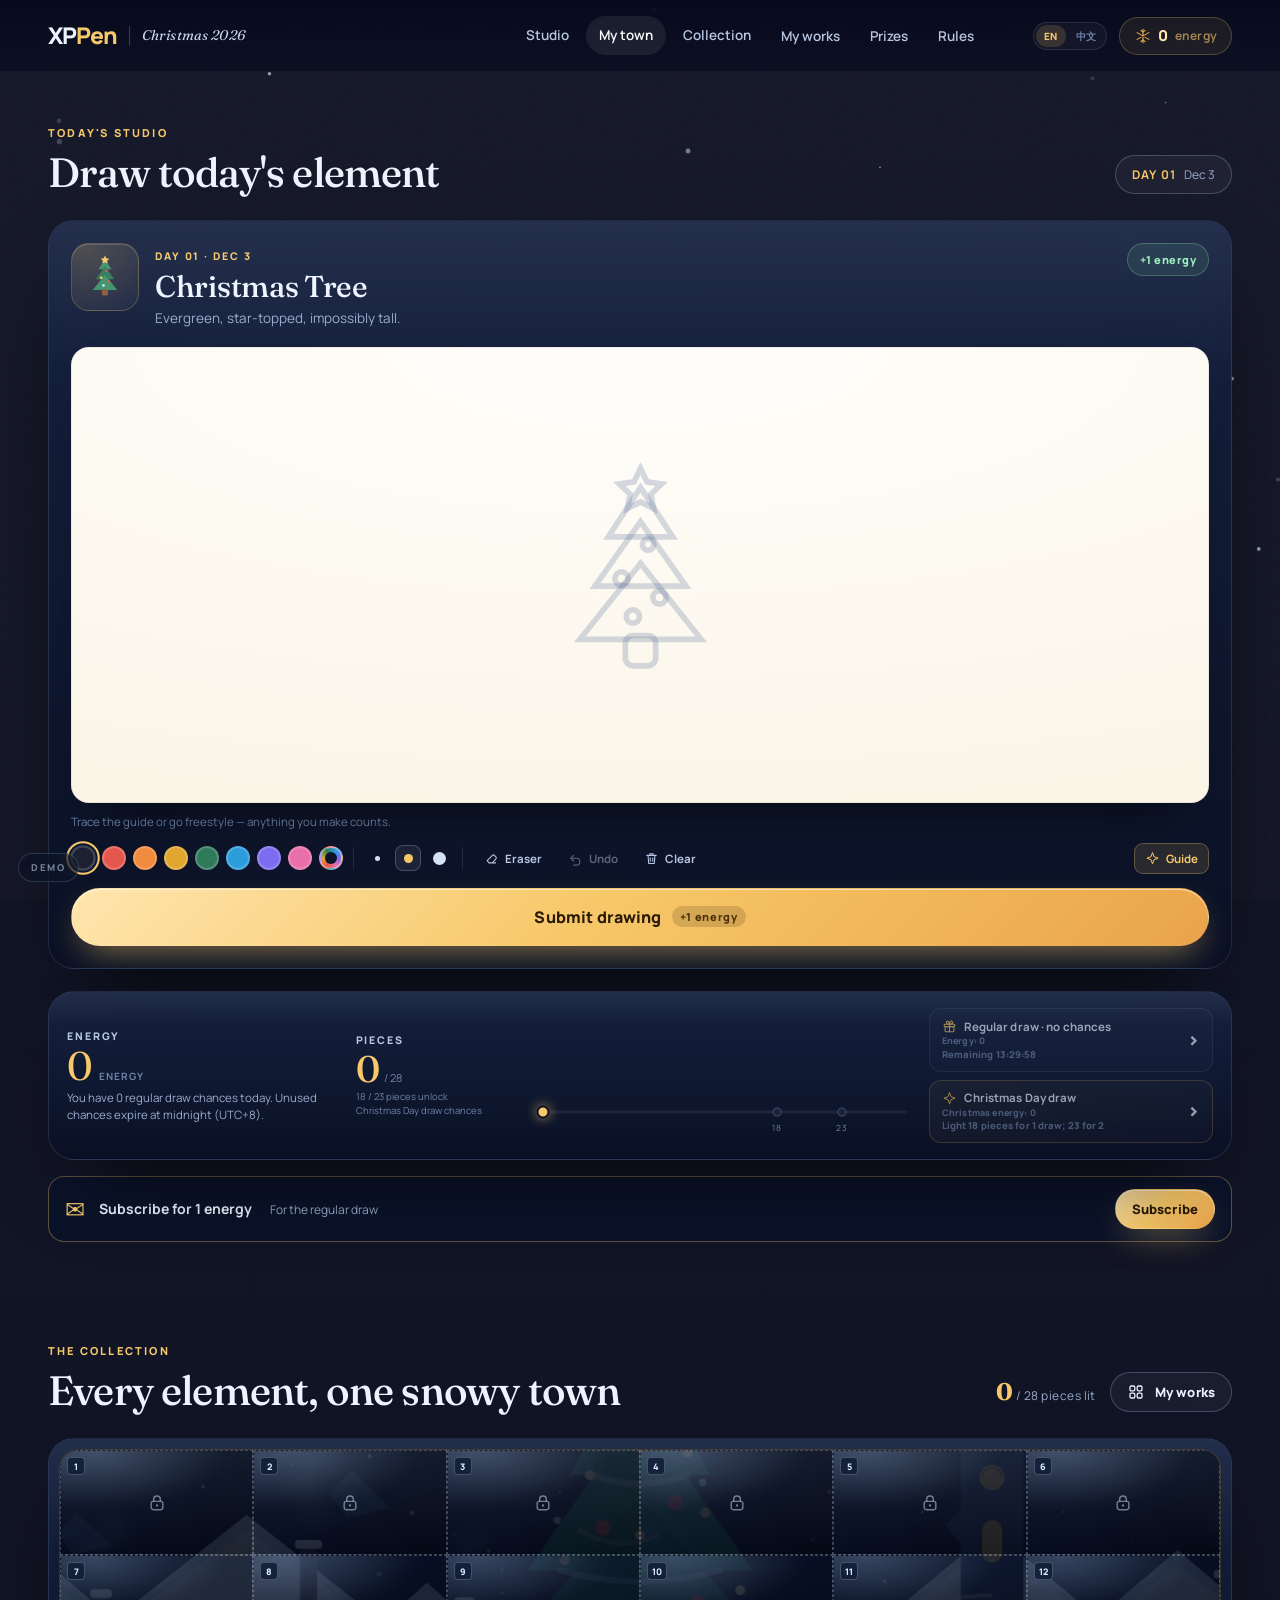
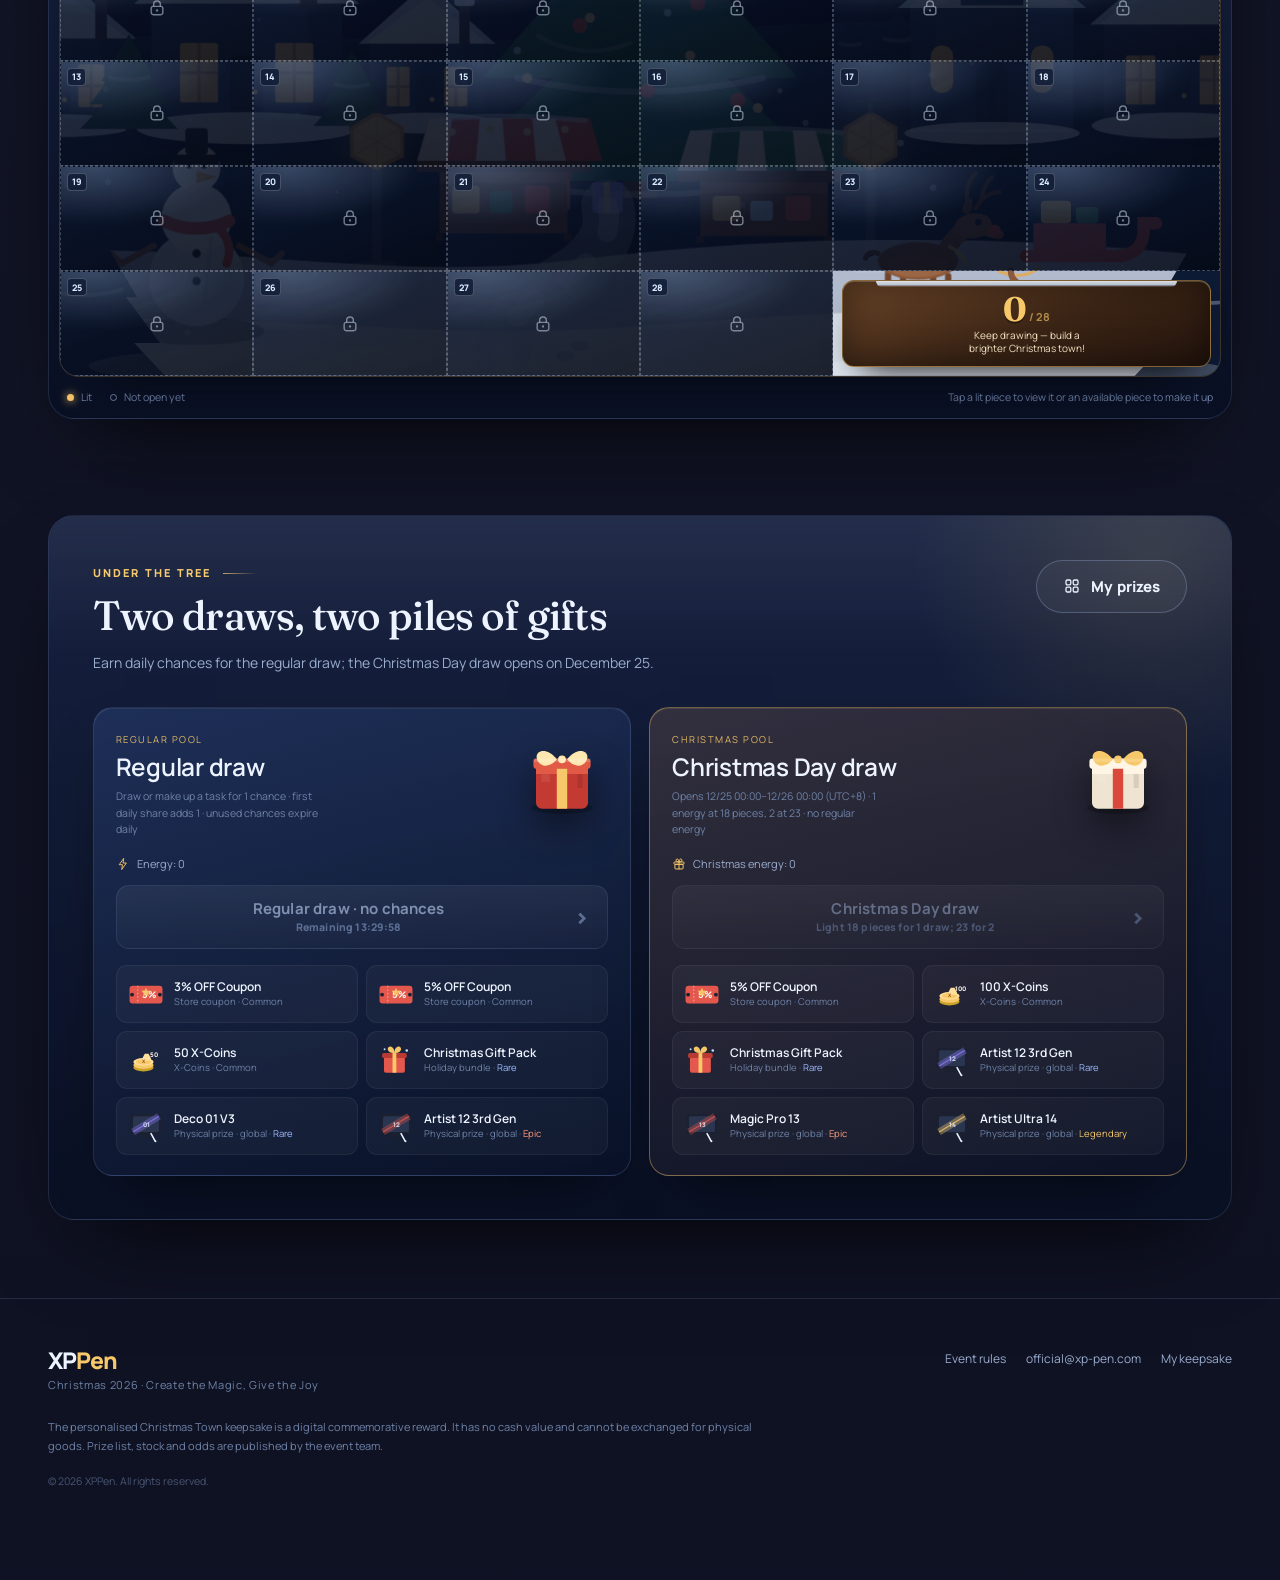
==== xppen-christmas-2026-standalone.html @ 3fe93b1b "新增画室取色器与我的奖品演示场景 - 画室色板末尾新增取色器（彩虹环），调用系统取色，选中后高亮且不影响橡皮/其它色块状态 - DEMO 新增「我的奖品 · 空列表」与「我的奖品 · 实物/优惠券/积" ====
<!DOCTYPE html>
<html lang="en">
<head>
  <meta charset="UTF-8">
  <meta name="viewport" content="width=device-width, initial-scale=1, viewport-fit=cover">
  <meta name="theme-color" content="#05081a">
  <title>XPPen Christmas 2026 · Create the Magic, Give the Joy</title>
  <meta name="description" content="Draw a Christmas element every day, light up a snowbound town piece by piece and unwrap stage prizes — including the Christmas Day draw.">
  <link rel="icon" href="data:image/svg+xml,%3Csvg xmlns='http://www.w3.org/2000/svg' viewBox='0 0 32 32'%3E%3Crect width='32' height='32' rx='8' fill='%230b1228'/%3E%3Cg stroke='%23f7c869' stroke-width='2' stroke-linecap='round'%3E%3Cpath d='M16 5v22M6.5 10.5l19 11M25.5 10.5l-19 11'/%3E%3Cpath d='M12 7l4 3 4-3M12 25l4-3 4 3'/%3E%3C/g%3E%3C/svg%3E">
  <link rel="preconnect" href="https://fonts.googleapis.com">
  <link rel="preconnect" href="https://fonts.gstatic.com" crossorigin>
  <link href="https://fonts.googleapis.com/css2?family=Fraunces:ital,opsz,wght@0,9..144,400..700;1,9..144,400..700&family=Manrope:wght@400;500;600;700;800&display=swap" rel="stylesheet">
  <style>
/* ==========================================================================
   XPPen Christmas 2026 — Create the Magic, Give the Joy
   Design system + layouts for desktop and mobile web
   ========================================================================== */

:root {
  --bg: #05081a;
  --bg-2: #070d22;
  --panel: linear-gradient(180deg, rgba(24, 38, 72, .78), rgba(9, 16, 36, .88));
  --panel-solid: #0d1730;
  --stroke: rgba(178, 205, 255, .13);
  --stroke-2: rgba(178, 205, 255, .26);
  --stroke-3: rgba(178, 205, 255, .4);
  --text: #eef4ff;
  --muted: #9aaccd;
  --muted-2: #6f83a8;
  --gold: #f7c869;
  --gold-2: #e8a94b;
  --gold-3: #ffe7b0;
  --ember: #f0a94b;
  --berry: #e4574c;
  --pine: #3f9169;
  --ice: #bfe3ff;
  --violet: #8b7bf7;
  --teal: #57d2c8;
  --ok: #7be0a3;
  --serif: 'Fraunces', 'Iowan Old Style', Georgia, 'Times New Roman', serif;
  --sans: 'Manrope', -apple-system, BlinkMacSystemFont, 'Segoe UI', Roboto, Arial, sans-serif;
  --radius: 26px;
  --radius-sm: 16px;
  --shadow: 0 40px 90px -40px rgba(0, 0, 0, .9);
  --gutter: clamp(18px, 4vw, 48px);
  --header-h: 72px;
}

* { box-sizing: border-box; }
[hidden] { display: none !important; }

html { scroll-behavior: smooth; }

body {
  margin: 0;
  background: var(--bg);
  color: var(--text);
  font-family: var(--sans);
  font-size: 15px;
  line-height: 1.6;
  -webkit-font-smoothing: antialiased;
  overflow-x: hidden;
  min-height: 100vh;
}

body::before {
  content: "";
  position: fixed;
  inset: 0;
  z-index: 0;
  pointer-events: none;
  opacity: .045;
  background-image: url("data:image/svg+xml,%3Csvg xmlns='http://www.w3.org/2000/svg' width='180' height='180'%3E%3Cfilter id='n'%3E%3CfeTurbulence type='fractalNoise' baseFrequency='0.9' numOctaves='3' stitchTiles='stitch'/%3E%3C/filter%3E%3Crect width='180' height='180' filter='url(%23n)'/%3E%3C/svg%3E");
}

body.modal-open { overflow: hidden; }

.svg-defs { position: absolute; width: 0; height: 0; overflow: hidden; }

.i { width: 18px; height: 18px; display: inline-block; vertical-align: -3px; flex: none; }
.icon { display: block; width: 100%; height: 100%; }

.snowfall { position: fixed; inset: 0; z-index: 1; pointer-events: none; }
#snow-canvas { width: 100%; height: 100%; display: block; }

#main { position: relative; z-index: 2; }
.container { width: 100%; max-width: 1320px; margin: 0 auto; padding-inline: var(--gutter); }

::selection { background: rgba(247, 200, 105, .3); color: #fff; }

:focus-visible {
  outline: 2px solid var(--gold);
  outline-offset: 3px;
  border-radius: 6px;
}

/* ------------------------------------------------------------------ typography */

.kicker {
  display: inline-block;
  font-size: 11px;
  font-weight: 800;
  letter-spacing: .2em;
  text-transform: uppercase;
  color: var(--gold);
  margin-bottom: 12px;
}

.section-title {
  font-family: var(--serif);
  font-weight: 500;
  font-size: clamp(28px, 3.2vw, 44px);
  line-height: 1.08;
  letter-spacing: -.02em;
  margin: 0;
  color: var(--text);
}

.muted { color: var(--muted); }
.muted-small { font-size: 11px; color: var(--muted-2); letter-spacing: .08em; text-transform: uppercase; }

/* ------------------------------------------------------------------- buttons */

.btn {
  display: inline-flex;
  align-items: center;
  justify-content: center;
  gap: 10px;
  border-radius: 999px;
  border: 1px solid transparent;
  font-family: var(--sans);
  font-size: 15px;
  font-weight: 800;
  letter-spacing: .01em;
  padding: 15px 26px;
  cursor: pointer;
  transition: transform .2s ease, box-shadow .2s ease, background .2s ease, border-color .2s ease;
  white-space: nowrap;
  color: var(--text);
  background: transparent;
}

.btn-primary {
  background: linear-gradient(135deg, #ffe5ae 0%, #f7c869 45%, #eaa44b 100%);
  color: #2a1a06;
  box-shadow: 0 14px 34px -12px rgba(247, 200, 105, .6), inset 0 1px 0 rgba(255, 255, 255, .6);
}

.btn-primary:hover { transform: translateY(-2px); box-shadow: 0 20px 40px -14px rgba(247, 200, 105, .75), inset 0 1px 0 rgba(255, 255, 255, .6); }
.btn-primary:active { transform: translateY(0); }

.btn-ghost {
  background: rgba(255, 255, 255, .04);
  border-color: var(--stroke-2);
  color: var(--text);
}

.btn-ghost:hover { background: rgba(255, 255, 255, .09); border-color: var(--stroke-3); }

.btn-block { width: 100%; }
.btn-sm { padding: 10px 16px; font-size: 13px; }
.btn-xs { padding: 7px 12px; font-size: 12px; border-radius: 10px; }
.btn[disabled] { opacity: .5; cursor: not-allowed; transform: none !important; }

.link-btn {
  background: none;
  border: 0;
  color: var(--gold);
  font-family: var(--sans);
  font-size: 13px;
  font-weight: 700;
  cursor: pointer;
  padding: 8px 0;
  text-decoration: underline;
  text-underline-offset: 4px;
  text-decoration-color: rgba(247, 200, 105, .4);
}

.icon-btn {
  display: grid;
  place-items: center;
  width: 34px;
  height: 34px;
  border-radius: 999px;
  border: 1px solid var(--stroke);
  background: rgba(255, 255, 255, .04);
  color: var(--muted);
  cursor: pointer;
  transition: .2s;
}
.icon-btn:hover { color: var(--text); background: rgba(255, 255, 255, .09); }

/* -------------------------------------------------------------------- topbar */

.topbar {
  position: fixed;
  top: 0;
  left: 0;
  right: 0;
  z-index: 100;
  height: var(--header-h);
  display: flex;
  align-items: center;
  gap: clamp(16px, 3vw, 40px);
  padding: 0 var(--gutter);
  background: linear-gradient(180deg, rgba(5, 8, 26, .86), rgba(5, 8, 26, .5));
  backdrop-filter: blur(18px) saturate(1.15);
  border-bottom: 1px solid rgba(178, 205, 255, .07);
  transition: background .3s ease, box-shadow .3s ease;
}

.topbar.is-scrolled {
  background: rgba(5, 8, 26, .92);
  box-shadow: 0 16px 40px -30px #000;
}

.brand { display: flex; align-items: center; gap: 12px; text-decoration: none; color: var(--text); flex: none; }
.brand-mark {
  font-family: var(--sans);
  font-weight: 800;
  font-size: 23px;
  letter-spacing: -.045em;
  line-height: 1;
}
.brand-mark span { color: var(--gold); }
.brand-divider { width: 1px; height: 20px; background: var(--stroke-2); }
.brand-event {
  font-family: var(--serif);
  font-style: italic;
  font-size: 14px;
  color: #c9d7f0;
  letter-spacing: .01em;
}

.topnav { display: flex; align-items: center; gap: 4px; margin-left: auto; }
.topnav a, .topnav button {
  appearance: none;
  background: none;
  border: 0;
  color: #b8c7e2;
  font-family: var(--sans);
  font-size: 13.5px;
  font-weight: 600;
  padding: 9px 13px;
  border-radius: 999px;
  cursor: pointer;
  text-decoration: none;
  transition: color .2s, background .2s;
}
.topnav a:hover, .topnav button:hover, .topnav a.is-active { color: #fff; background: rgba(255, 255, 255, .07); }

.top-actions { display: flex; align-items: center; gap: 12px; margin-left: 8px; }

.energy-chip {
  display: flex;
  align-items: center;
  gap: 6px;
  height: 38px;
  padding: 0 14px;
  border-radius: 999px;
  border: 1px solid rgba(247, 200, 105, .25);
  background: rgba(247, 200, 105, .08);
  color: var(--gold-2);
  font-size: 12px;
  font-weight: 700;
  letter-spacing: .02em;
}
.energy-chip b { color: var(--gold-3); font-size: 15px; font-weight: 800; }
.energy-chip span { color: rgba(247, 200, 105, .6); }

.avatar {
  width: 38px;
  height: 38px;
  border-radius: 999px;
  border: 1px solid rgba(191, 227, 255, .35);
  background: linear-gradient(140deg, #2a3d66, #121c38);
  color: #dbe9ff;
  font-family: var(--sans);
  font-size: 12px;
  font-weight: 800;
  letter-spacing: .04em;
  cursor: pointer;
  transition: .2s;
}
.avatar:hover { border-color: var(--gold); color: #fff; transform: translateY(-1px); }

.popover {
  position: fixed;
  top: calc(var(--header-h) - 4px);
  right: var(--gutter);
  z-index: 150;
  width: 244px;
  padding: 8px;
  border-radius: 18px;
  background: linear-gradient(180deg, #182645, #0b1428);
  border: 1px solid var(--stroke-2);
  box-shadow: 0 30px 70px -20px #000;
  animation: popIn .18s ease;
}
.popover[hidden] { display: none; }
.popover-head { padding: 12px 12px 14px; border-bottom: 1px solid var(--stroke); margin-bottom: 6px; display: flex; flex-direction: column; gap: 2px; }
.popover-head strong { font-size: 14px; }
.popover-head span { font-size: 12px; color: var(--muted); }
.popover button {
  display: block;
  width: 100%;
  text-align: left;
  padding: 10px 12px;
  border: 0;
  border-radius: 10px;
  background: transparent;
  color: #cfdcf3;
  font-family: var(--sans);
  font-size: 13px;
  font-weight: 600;
  cursor: pointer;
}
.popover button:hover { background: rgba(255, 255, 255, .07); color: #fff; }
.popover .popover-danger { color: #ff9c92; }

/* ---------------------------------------------------------------------- hero */

.hero { position: relative; padding: calc(var(--header-h) + 70px) 0 90px; overflow: hidden; }
.hero-aurora {
  position: absolute;
  inset: -20% -10% auto -10%;
  height: 780px;
  pointer-events: none;
  background:
    radial-gradient(560px 380px at 78% 26%, rgba(87, 210, 200, .16), transparent 70%),
    radial-gradient(620px 420px at 22% 10%, rgba(139, 123, 247, .18), transparent 70%),
    radial-gradient(700px 420px at 60% 80%, rgba(240, 169, 75, .09), transparent 70%);
  filter: blur(10px);
}

.hero-grid {
  position: relative;
  display: grid;
  grid-template-columns: 1.02fr .98fr;
  gap: clamp(28px, 5vw, 72px);
  align-items: center;
}

.eyebrow {
  display: flex;
  align-items: center;
  gap: 10px;
  font-size: 11px;
  font-weight: 800;
  letter-spacing: .22em;
  text-transform: uppercase;
  color: #b9c9e5;
  margin-bottom: 22px;
}
.eyebrow-dot { width: 6px; height: 6px; border-radius: 50%; background: var(--gold); box-shadow: 0 0 14px var(--gold); }

.hero-title {
  font-family: var(--serif);
  font-weight: 500;
  font-size: clamp(46px, 5.6vw, 86px);
  line-height: .96;
  letter-spacing: -.028em;
  margin: 0 0 24px;
  color: #f2f7ff;
  text-wrap: balance;
}
.hero-title em {
  font-style: italic;
  background: linear-gradient(100deg, #fff3d2 0%, #f7c869 45%, #e9a24a 100%);
  -webkit-background-clip: text;
  background-clip: text;
  color: transparent;
}

.hero-lede {
  font-size: clamp(15px, 1.25vw, 17px);
  color: var(--muted);
  max-width: 46ch;
  line-height: 1.7;
  margin: 0 0 26px;
}

.hero-meta { display: flex; flex-wrap: wrap; gap: 8px; margin-bottom: 30px; }
.meta-pill {
  display: inline-flex;
  align-items: center;
  gap: 7px;
  padding: 7px 13px;
  border-radius: 999px;
  border: 1px solid var(--stroke);
  background: rgba(255, 255, 255, .035);
  font-size: 12px;
  font-weight: 600;
  color: #c6d5ee;
  letter-spacing: .01em;
}
.meta-pill .i { width: 14px; height: 14px; color: var(--gold); }

.hero-actions { display: flex; flex-wrap: wrap; gap: 12px; margin-bottom: 40px; }
.hero-actions .btn-primary { padding: 16px 28px; font-size: 15.5px; }

.hero-stats {
  display: flex;
  align-items: center;
  gap: clamp(20px, 3.2vw, 48px);
  padding-top: 24px;
  border-top: 1px solid var(--stroke);
  max-width: 480px;
}
.stat { display: flex; flex-direction: column; gap: 2px; }
.stat-num {
  font-family: var(--serif);
  font-size: clamp(28px, 2.6vw, 36px);
  line-height: 1;
  color: var(--gold-3);
}
.stat-label { font-size: 10.5px; letter-spacing: .16em; text-transform: uppercase; color: var(--muted-2); font-weight: 700; }

.hero-visual { position: relative; }
.town-caption {
  display: flex;
  align-items: center;
  gap: 8px;
  justify-content: center;
  margin: 16px 0 0;
  font-size: 12px;
  color: var(--muted-2);
  letter-spacing: .02em;
}
.town-caption .i { width: 13px; height: 13px; color: var(--gold); }

.hero-scroll {
  position: absolute;
  left: 50%;
  bottom: 22px;
  transform: translateX(-50%);
  display: flex;
  flex-direction: column;
  align-items: center;
  gap: 7px;
  text-decoration: none;
  z-index: 3;
}
.hero-scroll-track {
  position: relative;
  width: 1px;
  height: 32px;
  overflow: hidden;
  background: linear-gradient(180deg, transparent, rgba(247, 200, 105, .55));
}
.hero-scroll-dot {
  position: absolute;
  left: 50%;
  top: 0;
  width: 5px;
  height: 5px;
  margin-left: -2px;
  border-radius: 50%;
  background: var(--gold);
  box-shadow: 0 0 10px 2px rgba(247, 200, 105, .55);
  animation: scrollDot 2.2s ease-in-out infinite;
}
.hero-scroll-chevron {
  width: 16px;
  height: 16px;
  color: var(--gold);
  transform: rotate(90deg);
  animation: scrollNudge 2.2s ease-in-out infinite;
}
.hero-scroll-label {
  font-size: 9.5px;
  font-weight: 700;
  letter-spacing: .18em;
  text-transform: uppercase;
  color: rgba(226, 241, 255, .62);
  white-space: nowrap;
  transition: color .25s;
}
.hero-scroll:hover .hero-scroll-label { color: var(--gold); }
.hero-scroll:hover .hero-scroll-chevron { filter: drop-shadow(0 0 6px rgba(247, 200, 105, .7)); }
@keyframes scrollDot {
  0% { transform: translateY(-4px); opacity: 0; }
  30% { opacity: 1; }
  70% { opacity: 1; }
  100% { transform: translateY(30px); opacity: 0; }
}
@keyframes scrollNudge {
  0%, 100% { transform: rotate(90deg) translateX(0); }
  50% { transform: rotate(90deg) translateX(4px); }
}

/* ----------------------------------------------------------------- town card */

.town-card {
  position: relative;
  padding: 10px;
  border-radius: 30px;
  background:
    radial-gradient(120% 90% at 80% 0%, rgba(247, 200, 105, .15), transparent 60%),
    linear-gradient(160deg, #3d2c22 0%, #1a1210 52%, #2b1d16 100%);
  box-shadow:
    0 50px 90px -40px rgba(0, 0, 0, .95),
    0 0 0 1px rgba(247, 200, 105, .22),
    inset 0 1px 0 rgba(255, 255, 255, .14);
}

.town-window {
  position: relative;
  border-radius: 22px;
  overflow: hidden;
  aspect-ratio: 8 / 5;
  background: #05081a;
  box-shadow: inset 0 0 0 1px rgba(0, 0, 0, .6), inset 0 0 60px rgba(0, 0, 0, .55);
}

.scene-mount { position: absolute; inset: 0; }
.scene-mount svg { display: block; width: 100%; height: 100%; }

.mosaic {
  position: absolute;
  inset: 0;
  display: grid;
  grid-template-columns: repeat(7, 1fr);
  grid-template-rows: repeat(4, 1fr);
  gap: 2px;
}

.frag {
  position: relative;
  overflow: hidden;
  background:
    linear-gradient(135deg, rgba(206, 232, 255, .22) 0%, rgba(126, 160, 208, .10) 42%, rgba(20, 36, 70, .40) 100%);
  box-shadow: inset 0 0 0 1px rgba(214, 233, 255, .09), inset 0 0 22px rgba(6, 12, 28, .35);
  backdrop-filter: blur(2px) saturate(.5) brightness(.64);
  -webkit-backdrop-filter: blur(2px) saturate(.5) brightness(.64);
  transition: background .7s ease, box-shadow .5s ease, backdrop-filter .7s ease, transform .7s ease;
}
.frag::after {
  content: "✦";
  position: absolute;
  inset: 0;
  display: grid;
  place-items: center;
  font-size: 9px;
  color: rgba(226, 241, 255, .18);
  transition: opacity .3s;
}
.frag.is-lit {
  background: transparent;
  box-shadow: none;
  backdrop-filter: none;
  -webkit-backdrop-filter: none;
  cursor: pointer;
}
.frag.is-lit::after { content: ""; }
.frag.is-lit:hover { background: rgba(247, 200, 105, .07); box-shadow: inset 0 0 0 1px rgba(247, 200, 105, .4); }
.frag.is-flash { animation: fragFlash 1.3s ease; }
.frag.is-fresh { animation: fragFresh 1.6s ease; }

.town-topbar {
  position: absolute;
  top: 0;
  left: 0;
  right: 0;
  display: flex;
  align-items: center;
  justify-content: space-between;
  padding: 13px 16px;
  font-size: 10px;
  font-weight: 800;
  letter-spacing: .16em;
  text-transform: uppercase;
  color: rgba(226, 238, 255, .82);
  background: linear-gradient(180deg, rgba(4, 8, 20, .6), transparent);
  pointer-events: none;
}
.live { display: flex; align-items: center; gap: 8px; }
.live i { width: 6px; height: 6px; border-radius: 50%; background: var(--ok); box-shadow: 0 0 10px var(--ok); animation: pulse 2.4s infinite; }

.town-flash {
  position: absolute;
  inset: 0;
  pointer-events: none;
  opacity: 0;
  background: radial-gradient(60% 60% at 50% 50%, rgba(255, 226, 165, .55), transparent 70%);
}
.town-flash.is-on { animation: townFlash 1.1s ease; }

.town-plaque {
  display: flex;
  align-items: center;
  justify-content: space-between;
  gap: 16px;
  margin-top: 10px;
  padding: 13px 18px;
  border-radius: 16px;
  background: linear-gradient(180deg, #241a15 0%, #140e0c 100%);
  border: 1px solid rgba(247, 200, 105, .18);
  box-shadow: inset 0 1px 0 rgba(255, 255, 255, .08), inset 0 -8px 20px rgba(0, 0, 0, .5);
}
.plaque-copy { display: flex; flex-direction: column; gap: 1px; }
.plaque-kicker {
  font-family: var(--serif);
  font-size: 18px;
  letter-spacing: .01em;
  color: #efdcb6;
  text-shadow: 0 1px 0 rgba(0, 0, 0, .6);
}
.plaque-date { font-size: 10px; letter-spacing: .14em; text-transform: uppercase; color: rgba(239, 220, 182, .5); font-weight: 700; }
.plaque-progress { display: flex; align-items: baseline; gap: 3px; color: rgba(239, 220, 182, .55); font-size: 13px; }
.plaque-progress b { font-family: var(--serif); font-size: 26px; line-height: 1; color: var(--gold); }

/* ------------------------------------------------------------------- section */

.section { position: relative; padding: 48px 0; }
section[id] { scroll-margin-top: calc(var(--header-h) + 22px); }
.section-head {
  display: flex;
  align-items: flex-end;
  justify-content: space-between;
  gap: 24px;
  margin-bottom: 26px;
}
.section-head .kicker { margin-bottom: 8px; }

.day-chip {
  display: flex;
  align-items: baseline;
  gap: 8px;
  padding: 9px 16px;
  border-radius: 999px;
  border: 1px solid var(--stroke-2);
  background: rgba(255, 255, 255, .04);
  flex: none;
}
.day-chip b { font-size: 12px; letter-spacing: .1em; text-transform: uppercase; color: var(--gold); }
.day-chip span { font-size: 12px; color: var(--muted); }

.panel {
  position: relative;
  background: var(--panel);
  border: 1px solid var(--stroke);
  border-radius: var(--radius);
  box-shadow: var(--shadow);
  backdrop-filter: blur(16px);
}
.panel::after {
  content: "";
  position: absolute;
  inset: 0;
  border-radius: inherit;
  pointer-events: none;
  background: linear-gradient(180deg, rgba(255, 255, 255, .06), transparent 20%);
}

/* -------------------------------------------------------------------- studio */

.studio-grid {
  display: grid;
  grid-template-columns: minmax(0, 1fr);
  gap: 22px;
  align-items: start;
}

.studio-card { padding: 22px; overflow: hidden; }

.task-head {
  display: flex;
  align-items: flex-start;
  gap: 16px;
  margin-bottom: 18px;
}
.task-icon {
  width: 68px;
  height: 68px;
  flex: none;
  border-radius: 18px;
  display: grid;
  place-items: center;
  padding: 10px;
  background: radial-gradient(120% 120% at 20% 0%, rgba(247, 200, 105, .22), rgba(255, 255, 255, .04));
  border: 1px solid rgba(247, 200, 105, .22);
  box-shadow: inset 0 1px 0 rgba(255, 255, 255, .14);
}
.task-copy { flex: 1; min-width: 0; }
.task-day { font-size: 10.5px; font-weight: 800; letter-spacing: .18em; text-transform: uppercase; color: var(--gold); }
.task-copy h3 {
  font-family: var(--serif);
  font-weight: 500;
  font-size: 30px;
  line-height: 1.1;
  margin: 3px 0 5px;
  letter-spacing: -.01em;
}
.task-copy p { margin: 0; font-size: 13.5px; color: var(--muted); }
.reward-badge {
  flex: none;
  padding: 7px 12px;
  border-radius: 999px;
  background: rgba(123, 224, 163, .1);
  border: 1px solid rgba(123, 224, 163, .3);
  color: #9bf0bd;
  font-size: 11px;
  font-weight: 800;
  letter-spacing: .04em;
  white-space: nowrap;
}
.reward-badge.is-makeup {
  background: rgba(191, 227, 255, .08);
  border-color: rgba(191, 227, 255, .25);
  color: var(--ice);
}

.canvas-shell { position: relative; }

.paper {
  position: relative;
  border-radius: 18px;
  overflow: hidden;
  aspect-ratio: 2.5 / 1;
  background: radial-gradient(120% 100% at 50% 0%, #fffefb 0%, #fbf5e8 100%);
  box-shadow: inset 0 0 0 1px rgba(30, 40, 60, .08), 0 24px 50px -30px rgba(0, 0, 0, .85);
  touch-action: none;
}

.paper-guide {
  position: absolute;
  inset: 0;
  display: grid;
  place-items: center;
  pointer-events: none;
  transition: opacity .3s ease;
}
.paper-guide svg { width: 50%; height: 50%; }
.paper-guide svg * { fill: none !important; stroke: #5b7096; stroke-width: 3; opacity: .26; }
.paper-guide.is-hidden { opacity: 0; }

#pad { position: absolute; inset: 0; width: 100%; height: 100%; display: block; cursor: crosshair; touch-action: none; }

.canvas-hint { margin-top: 10px; font-size: 11.5px; color: var(--muted-2); display: flex; align-items: center; gap: 6px; }

.toolbar {
  display: flex;
  align-items: center;
  gap: 10px;
  flex-wrap: wrap;
  margin: 12px 0 14px;
}
.swatches { display: flex; gap: 7px; }
.swatch {
  width: 24px;
  height: 24px;
  border-radius: 50%;
  border: 2px solid rgba(255, 255, 255, .18);
  background: var(--c);
  cursor: pointer;
  padding: 0;
  transition: transform .15s, box-shadow .15s;
  position: relative;
}
.swatch:hover { transform: scale(1.12); }
.swatch.is-active { box-shadow: 0 0 0 2px #101a33, 0 0 0 4px var(--gold); transform: scale(1.05); }

/* Custom colour picker — sits after the fixed palette, opens the OS picker */
.swatch--custom {
  display: inline-grid;
  place-items: center;
  padding: 0;
  overflow: hidden;
  background: conic-gradient(from 210deg, #e4574c, #e0a62f, #2f7a5a, #2d9cdb, #7c6cf0, #e86fa8, #e4574c);
  border-color: rgba(255, 255, 255, .32);
  -webkit-tap-highlight-color: transparent;
}
.swatch--custom.has-color { background: var(--c); }
.swatch--custom input[type="color"] {
  position: absolute;
  inset: 0;
  width: 100%;
  height: 100%;
  padding: 0;
  margin: 0;
  border: 0;
  opacity: 0;
  cursor: pointer;
  -webkit-appearance: none;
  appearance: none;
}
.swatch--custom .swatch-custom-fill {
  position: absolute;
  inset: 4px;
  border-radius: 50%;
  background: #0b1428;
  pointer-events: none;
  transition: opacity .15s;
}
.swatch--custom.has-color .swatch-custom-fill { opacity: 0; }

.tool-divider { width: 1px; height: 22px; background: var(--stroke); }

.sizes { display: flex; gap: 5px; align-items: center; }
.size {
  width: 26px;
  height: 26px;
  border-radius: 8px;
  border: 1px solid transparent;
  background: transparent;
  display: grid;
  place-items: center;
  cursor: pointer;
  padding: 0;
}
.size i { display: block; border-radius: 50%; background: #d6e4fa; }
.size.is-active { background: rgba(255, 255, 255, .07); border-color: var(--stroke-2); }
.size.is-active i { background: var(--gold); }

.tool-group { display: flex; gap: 4px; }
.tool-btn {
  display: inline-flex;
  align-items: center;
  gap: 6px;
  padding: 7px 10px;
  border-radius: 9px;
  border: 1px solid transparent;
  background: transparent;
  color: #b9c8e2;
  font-family: var(--sans);
  font-size: 11.5px;
  font-weight: 700;
  cursor: pointer;
  transition: .18s;
}
.tool-btn .i { width: 15px; height: 15px; }
.tool-btn:hover { background: rgba(255, 255, 255, .07); color: #fff; }
.tool-btn.is-on { background: rgba(247, 200, 105, .13); color: var(--gold); border-color: rgba(247, 200, 105, .3); }
.guide-toggle { margin-left: auto; }

.btn-submit {
  width: 100%;
  position: relative;
  overflow: hidden;
  padding: 17px 24px;
  font-size: 16px;
  justify-content: center;
}
.btn-submit .submit-plus {
  font-size: 11px;
  letter-spacing: .06em;
  padding: 3px 8px;
  border-radius: 999px;
  background: rgba(42, 26, 6, .16);
  color: #4a2f08;
}
.btn-submit::after {
  content: "";
  position: absolute;
  top: 0;
  left: -60%;
  width: 45%;
  height: 100%;
  background: linear-gradient(100deg, transparent, rgba(255, 255, 255, .55), transparent);
  transform: skewX(-20deg);
  animation: sheen 5s infinite;
}
.studio-note { text-align: center; font-size: 11.5px; color: var(--muted-2); margin: 10px 0 0; }

.studio-gate {
  border-radius: 18px;
  border: 1px dashed rgba(247, 200, 105, .4);
  background: radial-gradient(80% 120% at 50% 0%, rgba(247, 200, 105, .12), transparent 70%);
  padding: 34px 24px;
  text-align: center;
}
.gate-icon {
  width: 58px;
  height: 58px;
  margin: 0 auto 14px;
  border-radius: 18px;
  display: grid;
  place-items: center;
  background: rgba(247, 200, 105, .12);
  border: 1px solid rgba(247, 200, 105, .3);
  color: var(--gold);
}
.gate-icon .i { width: 26px; height: 26px; }
.studio-gate h3 { font-family: var(--serif); font-size: 24px; font-weight: 500; margin: 0 0 6px; }
.studio-gate p { font-size: 13.5px; color: var(--muted); margin: 0 auto 18px; max-width: 42ch; }

.studio-done {
  display: flex;
  flex-direction: column;
  align-items: stretch;
  gap: 16px;
  border-radius: 18px;
  padding: 18px;
  background: linear-gradient(135deg, rgba(123, 224, 163, .1), rgba(255, 255, 255, .02));
  border: 1px solid rgba(123, 224, 163, .22);
}
.done-head { display: flex; align-items: center; gap: 14px; }
.done-check {
  width: 46px;
  height: 46px;
  flex: none;
  border-radius: 50%;
  display: grid;
  place-items: center;
  background: rgba(123, 224, 163, .16);
  color: #9bf0bd;
  border: 1px solid rgba(123, 224, 163, .35);
}
.done-check .i { width: 22px; height: 22px; }
.done-copy { flex: 1; min-width: 200px; }
.done-copy h3 { font-family: var(--serif); font-size: 21px; font-weight: 500; margin: 0 0 2px; }
.done-copy p { margin: 0; font-size: 13px; color: var(--muted); }
.done-actions { display: flex; gap: 8px; flex-wrap: wrap; }

.makeup-picker { margin: 0 0 18px; padding-bottom: 14px; border-bottom: 1px solid var(--stroke); }
.makeup-head { display: flex; align-items: baseline; justify-content: space-between; gap: 12px; margin-bottom: 10px; }
.makeup-label { font-size: 10.5px; font-weight: 800; letter-spacing: .16em; text-transform: uppercase; color: var(--ice); }
.makeup-note { font-size: 10.5px; color: var(--muted-2); letter-spacing: .04em; }
.makeup-chips {
  display: flex;
  gap: 6px;
  flex-wrap: nowrap;
  overflow-x: auto;
  padding-bottom: 4px;
  scrollbar-width: none;
  -webkit-overflow-scrolling: touch;
}
.makeup-chips::-webkit-scrollbar { display: none; }
.makeup-chip { flex: 0 0 auto; }
.makeup-chip {
  display: inline-flex;
  align-items: center;
  gap: 6px;
  padding: 6px 10px;
  border-radius: 999px;
  border: 1px solid var(--stroke);
  background: rgba(255, 255, 255, .035);
  color: #c3d2ea;
  font-family: var(--sans);
  font-size: 11.5px;
  font-weight: 600;
  cursor: pointer;
  transition: .18s;
}
.makeup-chip:hover { border-color: var(--stroke-3); color: #fff; }
.makeup-chip.is-active { background: rgba(191, 227, 255, .14); border-color: rgba(191, 227, 255, .45); color: #eaf6ff; }
.makeup-chip .icon { width: 18px; height: 18px; }

/* ----------------------------------------------------------------- side cards */

.studio-side { display: flex; flex-direction: column; gap: 16px; position: sticky; top: calc(var(--header-h) + 18px); }
.chance-card { padding: 22px; }
.card-head { display: flex; align-items: center; justify-content: space-between; gap: 12px; margin-bottom: 8px; }
.card-kicker { font-size: 10.5px; font-weight: 800; letter-spacing: .18em; text-transform: uppercase; color: #b8c9e5; }
.info-btn { background: none; border: 0; padding: 0; color: var(--muted-2); cursor: pointer; display: grid; place-items: center; }
.info-btn:hover { color: var(--gold); }
.info-btn .i { width: 15px; height: 15px; }

.chance-big { display: flex; align-items: baseline; gap: 9px; margin: 2px 0 2px; }
.chance-big span:first-child {
  font-family: var(--serif);
  font-size: 58px;
  line-height: 1;
  color: var(--gold);
  letter-spacing: -.03em;
}
.chance-unit { font-size: 12px; color: var(--muted-2); letter-spacing: .1em; text-transform: uppercase; font-weight: 700; }
.chance-note { font-size: 12.5px; color: var(--muted); margin: 6px 0 18px; line-height: 1.5; }

.next-milestone { margin-bottom: 18px; }
.nm-head { display: flex; justify-content: space-between; gap: 8px; font-size: 11px; color: var(--muted); margin-bottom: 7px; }
.nm-head span:first-child { font-weight: 700; color: #c6d5ee; }
.nm-bar { position: relative; height: 7px; border-radius: 999px; background: rgba(255, 255, 255, .07); overflow: visible; }
.nm-fill { height: 100%; border-radius: 999px; background: linear-gradient(90deg, var(--gold-2), var(--gold)); box-shadow: 0 0 16px rgba(247, 200, 105, .45); transition: width .8s cubic-bezier(.2, .8, .2, 1); }
.nm-ticks { position: absolute; inset: 0; pointer-events: none; }
.nm-tick { position: absolute; top: 50%; width: 2px; height: 13px; background: rgba(255, 255, 255, .22); transform: translate(-50%, -50%); border-radius: 2px; }
.nm-tick.is-past { background: var(--gold); }
.nm-tick-label { position: absolute; top: 12px; transform: translateX(-50%); font-size: 8.5px; color: var(--muted-2); letter-spacing: .04em; }

.share-row {
  width: 100%;
  display: flex;
  align-items: center;
  gap: 12px;
  padding: 12px;
  border-radius: 14px;
  border: 1px solid var(--stroke);
  background: rgba(255, 255, 255, .03);
  color: var(--text);
  text-align: left;
  cursor: pointer;
  font-family: var(--sans);
  transition: .2s;
}
.share-row:hover { background: rgba(255, 255, 255, .07); border-color: var(--stroke-2); }
.share-icon {
  width: 34px;
  height: 34px;
  border-radius: 10px;
  display: grid;
  place-items: center;
  background: rgba(87, 210, 200, .12);
  color: var(--teal);
  flex: none;
}
.share-copy { display: flex; flex-direction: column; gap: 1px; flex: 1; }
.share-copy b { font-size: 12.5px; }
.share-copy small { font-size: 10.5px; color: var(--muted-2); }
.share-arrow { width: 15px; height: 15px; color: var(--muted-2); }

.milestone-card { padding: 20px 22px 8px; }
.milestone-list { display: flex; flex-direction: column; }
.mstone {
  display: flex;
  align-items: center;
  gap: 12px;
  padding: 13px 0;
  border-top: 1px solid var(--stroke);
  width: 100%;
  background: none;
  border-left: 0;
  border-right: 0;
  border-bottom: 0;
  color: var(--text);
  font-family: var(--sans);
  text-align: left;
  cursor: pointer;
}
.mstone:hover .mstone-name { color: #fff; }
.mstone-icon {
  width: 36px;
  height: 36px;
  flex: none;
  border-radius: 11px;
  display: grid;
  place-items: center;
  background: rgba(255, 255, 255, .05);
  border: 1px solid var(--stroke);
  color: var(--muted);
}
.mstone-icon .i { width: 17px; height: 17px; }
.mstone-copy { flex: 1; min-width: 0; display: flex; flex-direction: column; }
.mstone-name { font-size: 12.5px; font-weight: 700; color: #dbe6f8; transition: .2s; }
.mstone-sub { font-size: 10.5px; color: var(--muted-2); }
.mstone-state {
  flex: none;
  font-size: 9.5px;
  font-weight: 800;
  letter-spacing: .08em;
  text-transform: uppercase;
  padding: 4px 8px;
  border-radius: 999px;
  border: 1px solid var(--stroke);
  color: var(--muted-2);
}
.mstone.is-ready { border-top-color: rgba(247, 200, 105, .28); }
.mstone.is-ready .mstone-icon { background: rgba(247, 200, 105, .14); border-color: rgba(247, 200, 105, .4); color: var(--gold); animation: readyPulse 2.4s infinite; }
.mstone.is-ready .mstone-state { color: var(--gold); border-color: rgba(247, 200, 105, .45); background: rgba(247, 200, 105, .08); }
.mstone.is-done .mstone-icon { background: rgba(123, 224, 163, .1); border-color: rgba(123, 224, 163, .28); color: #9bf0bd; }
.mstone.is-done .mstone-state { color: #9bf0bd; border-color: rgba(123, 224, 163, .3); }
.mstone.is-special .mstone-icon { color: var(--berry); }
.mstone.is-special.is-ready .mstone-icon { color: #ffd4ce; background: rgba(228, 87, 76, .16); border-color: rgba(228, 87, 76, .45); animation: none; }
.mstone.is-special.is-ready .mstone-state { color: #ffb4aa; border-color: rgba(228, 87, 76, .45); background: rgba(228, 87, 76, .1); }

/* ---------------------------------------------------------------- collection */

.collection-count { font-size: 12px; color: var(--muted); letter-spacing: .04em; flex: none; }
.collection-count b { font-family: var(--serif); font-size: 24px; color: var(--gold); }

.collection-panel { padding: 22px; }
.collection-filters { display: flex; gap: 8px; flex-wrap: wrap; margin-bottom: 18px; }
.chip {
  padding: 7px 14px;
  border-radius: 999px;
  border: 1px solid var(--stroke);
  background: rgba(255, 255, 255, .03);
  color: var(--muted);
  font-family: var(--sans);
  font-size: 11.5px;
  font-weight: 700;
  cursor: pointer;
  transition: .18s;
}
.chip:hover { color: #fff; border-color: var(--stroke-2); }
.chip.is-active { background: rgba(247, 200, 105, .14); border-color: rgba(247, 200, 105, .45); color: var(--gold); }

.album { display: grid; grid-template-columns: repeat(7, minmax(0, 1fr)); gap: 10px; }
.album-item {
  position: relative;
  aspect-ratio: 1 / 1;
  border-radius: 14px;
  border: 1px solid var(--stroke);
  background: rgba(255, 255, 255, .025);
  padding: 10px 8px 8px;
  display: flex;
  flex-direction: column;
  align-items: center;
  justify-content: center;
  gap: 6px;
  cursor: pointer;
  transition: transform .2s, border-color .2s, background .2s, box-shadow .2s;
  overflow: hidden;
  font-family: var(--sans);
  color: var(--text);
  text-align: center;
}
.album-item:hover { transform: translateY(-3px); border-color: var(--stroke-2); background: rgba(255, 255, 255, .05); }
.album-item .icon { width: 46%; height: 46%; }
.album-day { font-size: 8.5px; letter-spacing: .12em; font-weight: 800; color: var(--muted-2); text-transform: uppercase; }
.album-name { font-size: 10.5px; font-weight: 600; color: #c3d2ea; line-height: 1.25; max-width: 100%; }
.album-state { position: absolute; top: 7px; right: 7px; width: 14px; height: 14px; display: grid; place-items: center; color: var(--muted-2); }
.album-state .i { width: 12px; height: 12px; }

.album-item.is-lit {
  background: radial-gradient(120% 100% at 50% 0%, rgba(247, 200, 105, .17), rgba(255, 255, 255, .02));
  border-color: rgba(247, 200, 105, .35);
  box-shadow: 0 10px 30px -18px rgba(247, 200, 105, .7);
}
.album-item.is-lit .album-name { color: var(--gold-3); }
.album-item.is-lit .album-day { color: rgba(247, 200, 105, .6); }
.album-item.is-today { border-color: rgba(191, 227, 255, .55); box-shadow: 0 0 0 1px rgba(191, 227, 255, .25), 0 12px 30px -20px rgba(191, 227, 255, .8); }
.album-item.is-today::after {
  content: "";
  position: absolute;
  inset: -1px;
  border-radius: inherit;
  border: 1px solid rgba(191, 227, 255, .4);
  animation: todayPulse 2.4s infinite;
  pointer-events: none;
}
.album-item.is-missed { opacity: .62; }
.album-item.is-locked .icon { opacity: .26; filter: grayscale(100%); }
.album-item.is-locked .album-name { color: var(--muted-2); }
.album-item.has-art { padding: 0; justify-content: flex-end; background-size: cover; background-position: center; }
.album-item.has-art .album-icon-mini {
  position: absolute;
  top: 7px;
  left: 7px;
  width: 22px;
  height: 22px;
  padding: 3px;
  border-radius: 6px;
  background: rgba(6, 12, 26, .7);
  backdrop-filter: blur(4px);
}
.album-item.has-art .album-name {
  position: relative;
  width: 100%;
  padding: 16px 6px 7px;
  background: linear-gradient(180deg, transparent, rgba(4, 8, 20, .9));
  font-size: 10px;
  color: #f2f7ff;
}
.album-item.has-art .album-day { display: none; }

.album-legend { display: flex; flex-wrap: wrap; gap: 18px; margin-top: 18px; padding-top: 14px; border-top: 1px solid var(--stroke); }
.album-legend span { display: inline-flex; align-items: center; gap: 7px; font-size: 10.5px; color: var(--muted-2); }
.legend-dot { width: 7px; height: 7px; border-radius: 50%; background: var(--muted-2); }
.legend-dot.lit { background: var(--gold); box-shadow: 0 0 8px var(--gold); }
.legend-dot.open { background: var(--ice); box-shadow: 0 0 8px var(--ice); }
.legend-dot.missed { background: #5d6f92; }
.legend-dot.locked { background: transparent; border: 1px solid var(--muted-2); }

/* -------------------------------------------------------------------- gifts */

.gifts-panel {
  display: block;
  position: relative;
  padding: clamp(24px, 3.4vw, 44px);
  overflow: hidden;
}
.gifts-panel::before {
  content: "";
  position: absolute;
  width: 520px;
  height: 520px;
  right: -180px;
  top: -220px;
  border-radius: 50%;
  background: radial-gradient(circle, rgba(247, 200, 105, .12), transparent 65%);
  pointer-events: none;
}
.gift-copy { max-width: 820px; }
.gifts .gift-copy .kicker::after {
  content: "";
  display: inline-block;
  width: 34px;
  height: 1px;
  margin-left: 12px;
  vertical-align: middle;
  background: linear-gradient(90deg, var(--gold), transparent);
  opacity: .75;
}
.gift-copy p { color: var(--muted); font-size: 14px; line-height: 1.7; margin: 14px 0 22px; max-width: 66ch; }
.gift-actions { display: flex; gap: 10px; flex-wrap: wrap; position: absolute; top: clamp(24px, 3.4vw, 44px); right: clamp(24px, 3.4vw, 44px); z-index: 2; }

.gift-pools {
  display: grid;
  grid-template-columns: repeat(2, minmax(0, 1fr));
  gap: 18px;
  margin-top: clamp(24px, 3vw, 32px);
}
.gift-pool {
  --deco-box: #c23a32;
  --deco-lid: #e05a45;
  --deco-ribbon: #f7c869;
  --deco-bow: #ffe7b0;
  position: relative;
  border: 1px solid rgba(178, 205, 255, .14);
  border-radius: 20px;
  background: linear-gradient(165deg, rgba(34, 53, 96, .8), rgba(10, 18, 40, .94));
  padding: 24px 22px 20px;
  box-shadow: inset 0 1px 0 rgba(255, 255, 255, .06), 0 24px 60px -32px rgba(0, 0, 0, .85);
  overflow: hidden;
}
.gift-pool.is-special {
  --deco-box: #efe4d2;
  --deco-lid: #fff5e5;
  --deco-ribbon: #d9483b;
  --deco-bow: #f7c869;
  border-color: rgba(247, 200, 105, .4);
  background: linear-gradient(165deg, rgba(57, 52, 64, .85), rgba(13, 18, 38, .95));
  box-shadow: inset 0 1px 0 rgba(255, 235, 190, .1), 0 24px 60px -32px rgba(0, 0, 0, .85);
}
.gift-pool-head {
  position: relative;
  padding: 0 106px 8px 0;
  border: 0;
  min-height: 86px;
}
.gift-deco {
  position: absolute;
  right: -6px;
  top: -16px;
  width: 104px;
  height: 104px;
  filter: drop-shadow(0 16px 18px rgba(0, 0, 0, .45));
  pointer-events: none;
}
.gift-pool-kicker {
  display: block;
  font-size: 9.5px;
  letter-spacing: .16em;
  text-transform: uppercase;
  color: var(--gold);
  opacity: .9;
}
.gift-pool-head h3 {
  font-family: var(--sans);
  font-size: clamp(23px, 1.9vw, 28px);
  font-weight: 600;
  line-height: 1.15;
  margin: 6px 0 7px;
  letter-spacing: -.01em;
}
.gift-pool-head p {
  font-size: 10.5px;
  line-height: 1.55;
  color: var(--muted-2);
  margin: 0;
  max-width: 36ch;
}
.gift-pool-entry {
  display: flex;
  flex-direction: column;
  gap: 12px;
  margin: 10px 0 0;
}
.gift-pool-status {
  display: flex;
  align-items: center;
  min-height: 18px;
}
.gift-pool-state {
  display: inline-flex;
  align-items: center;
  gap: 7px;
  min-width: 0;
  font-size: 11px;
  color: var(--muted-2);
}
.gift-pool-state b {
  font-weight: 600;
  color: var(--muted);
  font-size: 11.5px;
  letter-spacing: .01em;
}
.gift-state-dot {
  width: 6px;
  height: 6px;
  flex: none;
  border-radius: 50%;
  background: var(--muted-3);
}
.gift-pool-state.is-open .gift-state-dot {
  background: #69d6a0;
  box-shadow: 0 0 10px rgba(105, 214, 160, .8);
}
.gift-pool-state.is-open b { color: #7fe0b0; }
.gift-pool-state.is-ended .gift-state-dot { background: var(--muted-3); }
.gift-pool-facts {
  display: flex;
  flex-direction: column;
  gap: 6px;
}
.gift-fact {
  display: flex;
  align-items: center;
  gap: 7px;
  min-width: 0;
  font-size: 11px;
  color: var(--muted);
}
.gift-fact .i {
  width: 14px;
  height: 14px;
  flex: none;
  color: var(--muted-2);
}
.gift-fact.is-energy .i,
.gift-fact.is-chance .i { color: var(--gold); }
.gift-fact span { min-width: 0; }
.gift-pool-entry .draw-entry {
  position: relative;
  width: 100%;
  min-height: 64px;
  justify-content: center;
  text-align: center;
  padding: 12px 44px 12px 18px;
  border: 0;
  border-radius: 13px;
  background: linear-gradient(180deg, #ffdd8d, #f2b958);
  color: #20160a;
  box-shadow: 0 14px 30px -16px rgba(247, 200, 105, .75);
}
.gift-pool-entry .draw-entry > .i { display: none; }
.gift-pool-entry .draw-entry .draw-copy {
  align-items: center;
  text-align: center;
  gap: 2px;
}
.gift-pool-entry .draw-entry b {
  font-size: 15px;
  font-weight: 700;
  color: #1d1408;
  letter-spacing: .01em;
}
.gift-pool-entry .draw-entry small {
  font-size: 10.5px;
  color: rgba(32, 22, 10, .75);
  white-space: normal;
  line-height: 1.35;
}
.gift-pool-entry .draw-entry::after {
  content: "›";
  position: absolute;
  right: 18px;
  top: 50%;
  transform: translateY(-50%);
  font-size: 24px;
  line-height: 1;
  color: rgba(32, 22, 10, .8);
}
.gift-pool-entry .draw-entry:disabled {
  opacity: .55;
  background: linear-gradient(180deg, rgba(255, 255, 255, .08), rgba(255, 255, 255, .03));
  border: 1px solid var(--stroke);
  box-shadow: none;
  color: var(--muted-2);
}
.gift-pool-entry .draw-entry:disabled b { color: var(--muted); }
.gift-pool-entry .draw-entry:disabled small { color: var(--muted-2); }
.gift-pool-entry .draw-entry:disabled::after { color: var(--muted-3); }
.gift-pool-toggle {
  display: none;
  align-items: center;
  justify-content: space-between;
  gap: 8px;
  width: 100%;
  margin-top: 12px;
  padding: 10px 2px 0;
  border: 0;
  border-top: 1px solid var(--stroke);
  background: none;
  color: var(--muted-2);
  font-family: var(--sans);
  font-size: 10.5px;
  letter-spacing: .02em;
  cursor: pointer;
}
.gift-pool-toggle .i {
  width: 14px;
  height: 14px;
  transform: rotate(90deg);
  transition: transform .2s;
}
.gift-pool.is-list-open .gift-pool-toggle .i { transform: rotate(-90deg); }
.gift-pool-toggle:hover { color: var(--gold); }
.gift-pool-list {
  display: grid;
  grid-template-columns: repeat(2, minmax(0, 1fr));
  gap: 8px;
  margin-top: 16px;
}
.gift-prize {
  display: flex;
  align-items: center;
  gap: 9px;
  min-width: 0;
  padding: 9px 10px;
  border: 1px solid rgba(255, 255, 255, .05);
  border-radius: 11px;
  background: rgba(255, 255, 255, .035);
  transition: border-color .2s, background .2s;
}
.gift-prize:hover { border-color: var(--stroke-2); background: rgba(255, 255, 255, .055); }
.gift-prize .prize-art { width: 38px; height: 38px; flex: none; }
.gift-prize-copy { display: flex; flex-direction: column; min-width: 0; gap: 2px; }
.gift-prize-copy b { font-size: 12px; line-height: 1.25; font-weight: 600; }
.gift-prize-copy small { font-size: 9.5px; line-height: 1.3; color: var(--muted-2); }
.gift-prize-copy em { font-style: normal; }
.gift-prize-copy .r-rare { color: #9db9ff; }
.gift-prize-copy .r-epic { color: #ff9b7d; }
.gift-prize-copy .r-legendary { color: var(--gold); }

@media (max-width: 900px) {
  .gift-pools { grid-template-columns: 1fr; }
  .gift-pool { padding: 20px 18px 16px; }
  .gift-pool-head { padding-right: 84px; min-height: 74px; }
  .gift-deco { width: 82px; height: 82px; right: -4px; top: -10px; }
  .gift-pool-head h3 { font-size: 23px; }
  .gift-pool-list { display: none; }
  .gift-pool.is-list-open .gift-pool-list { display: grid; }
  .gift-pool-toggle { display: flex; }
  .gift-pool-entry .draw-entry { min-height: 58px; }
}
@media (max-width: 560px) {
  .gift-pool { padding: 18px 16px 14px; }
  .gift-pool-head { padding-right: 72px; min-height: 70px; }
  .gift-deco { width: 72px; height: 72px; top: -8px; }
  .gift-pool-head h3 { font-size: 22px; }
  .gift-pool-head p { font-size: 10px; max-width: 30ch; }
  .gift-pool-list { grid-template-columns: 1fr; }
  .gift-pool-entry .draw-entry b { font-size: 14px; }
  .gift-copy p { font-size: 13px; }
}
/* ---------------------------------------------------------------- site footer */

.site-footer { position: relative; padding: 50px 0 90px; border-top: 1px solid var(--stroke); margin-top: 30px; }
.footer-grid { display: grid; grid-template-columns: 1fr auto; gap: 18px 40px; align-items: start; }
.footer-brand { display: flex; flex-direction: column; gap: 4px; }
.footer-event { font-size: 11px; color: var(--muted-2); letter-spacing: .06em; }
.footer-links { display: flex; gap: 20px; flex-wrap: wrap; justify-content: flex-end; }
.footer-links button, .footer-links a {
  background: none;
  border: 0;
  padding: 0;
  color: var(--muted);
  font-family: var(--sans);
  font-size: 12px;
  cursor: pointer;
  text-decoration: none;
}
.footer-links button:hover, .footer-links a:hover { color: var(--gold); }
.footer-fine { grid-column: 1 / -1; max-width: 720px; font-size: 11px; color: var(--muted-2); line-height: 1.7; margin: 6px 0 0; }
.footer-copy { grid-column: 1 / -1; font-size: 10.5px; color: rgba(111, 131, 168, .6); margin: 0; }

/* ----------------------------------------------------------------- bottombar */

.bottom-nav { display: none; }

/* ---------------------------------------------------------------------- auth */

.auth {
  position: fixed;
  inset: 0;
  z-index: 300;
  display: grid;
  place-items: center;
  padding: 24px;
  background: rgba(3, 6, 16, .82);
  backdrop-filter: blur(18px);
}
.auth[hidden] { display: none; }
.auth-bg {
  position: absolute;
  inset: 0;
  background:
    radial-gradient(700px 500px at 20% 20%, rgba(139, 123, 247, .22), transparent 65%),
    radial-gradient(700px 500px at 80% 70%, rgba(87, 210, 200, .16), transparent 65%);
}
.auth-card {
  position: relative;
  width: min(1040px, 100%);
  min-height: min(620px, calc(100vh - 48px));
  display: grid;
  grid-template-columns: 1.02fr .98fr;
  background: linear-gradient(150deg, #14203c, #080f22 70%);
  border: 1px solid var(--stroke-2);
  border-radius: 30px;
  overflow: hidden;
  box-shadow: 0 60px 120px -40px #000;
  animation: authIn .4s cubic-bezier(.2, .8, .2, 1);
}
.auth-art { position: relative; overflow: hidden; min-height: 320px; }
.auth-art-scene { position: absolute; inset: 0; }
.auth-art-scene svg { width: 100%; height: 100%; display: block; object-fit: cover; }
.auth-art::after {
  content: "";
  position: absolute;
  inset: 0;
  background: linear-gradient(180deg, rgba(5, 8, 26, .1) 20%, rgba(5, 8, 26, .85) 100%);
}
.auth-art-copy { position: absolute; left: 32px; right: 32px; bottom: 30px; z-index: 2; }
.auth-art-copy .kicker { margin-bottom: 10px; }
.auth-art-copy p { font-family: var(--serif); font-size: 30px; line-height: 1.15; margin: 0; color: #f6f9ff; letter-spacing: -.01em; }

.auth-form-wrap { padding: 46px clamp(28px, 4vw, 54px); display: flex; flex-direction: column; justify-content: center; }
.brand-lg { margin-bottom: 30px; }
.auth-form-wrap h2 { font-family: var(--serif); font-size: 34px; font-weight: 500; line-height: 1.1; margin: 0 0 10px; letter-spacing: -.01em; }
.auth-sub { font-size: 13px; color: var(--muted); line-height: 1.65; margin: 0 0 24px; }

.field { display: flex; flex-direction: column; gap: 7px; margin-bottom: 14px; }
.field span { font-size: 10.5px; font-weight: 800; letter-spacing: .14em; text-transform: uppercase; color: var(--muted); }
.field input {
  width: 100%;
  padding: 13px 14px;
  border-radius: 12px;
  border: 1px solid var(--stroke-2);
  background: rgba(255, 255, 255, .04);
  color: var(--text);
  font-family: var(--sans);
  font-size: 14px;
  transition: .2s;
}
.field input:focus { outline: none; border-color: var(--gold); background: rgba(247, 200, 105, .05); }
.field-error { color: #ff9c92; font-size: 12px; margin: 0 0 12px; }
.auth-form-wrap .btn-block { margin-top: 6px; padding: 15px; }
.auth-fine { font-size: 10.5px; color: var(--muted-2); margin: 18px 0 0; line-height: 1.6; }
#auth-demo { align-self: flex-start; margin-top: 8px; }

/* -------------------------------------------------------------------- modals */

.modal-overlay {
  position: fixed;
  inset: 0;
  z-index: 200;
  display: flex;
  align-items: center;
  justify-content: center;
  padding: 24px;
  background: rgba(3, 6, 16, .74);
  backdrop-filter: blur(10px);
  opacity: 0;
  transition: opacity .25s ease;
  overflow-y: auto;
}
.modal-overlay.is-open { opacity: 1; }
.modal {
  position: relative;
  width: min(720px, 100%);
  max-height: min(88vh, 920px);
  overflow-y: auto;
  padding: 28px;
  border-radius: 28px;
  background: linear-gradient(180deg, #111c38 0%, #0a1226 100%);
  border: 1px solid rgba(178, 205, 255, .16);
  box-shadow: 0 60px 120px -40px #000;
  transform: translateY(18px) scale(.985);
  transition: transform .3s cubic-bezier(.2, .8, .2, 1);
  scrollbar-width: thin;
  scrollbar-color: rgba(178, 205, 255, .25) transparent;
}
.modal-overlay.is-open .modal { transform: none; }
.modal--wide { width: min(900px, 100%); }
.modal--narrow { width: min(540px, 100%); }
.modal:focus, .modal:focus-visible { outline: none; }
.modal::-webkit-scrollbar { width: 6px; }
.modal::-webkit-scrollbar-thumb { background: rgba(178, 205, 255, .22); border-radius: 3px; }

.modal-head { padding-right: 44px; margin-bottom: 18px; }
.modal-kicker { font-size: 10px; font-weight: 800; letter-spacing: .2em; text-transform: uppercase; color: var(--gold); }
.modal-head h2 { font-family: var(--serif); font-size: 30px; font-weight: 500; line-height: 1.1; margin: 6px 0 4px; letter-spacing: -.01em; }
.modal-head p { margin: 0; font-size: 13px; color: var(--muted); }
.modal-close {
  position: absolute;
  top: 18px;
  right: 18px;
  width: 34px;
  height: 34px;
  border-radius: 999px;
  border: 1px solid var(--stroke);
  background: rgba(255, 255, 255, .04);
  color: var(--muted);
  display: grid;
  place-items: center;
  cursor: pointer;
  z-index: 3;
}
.modal-close:hover { color: #fff; background: rgba(255, 255, 255, .1); }
.modal-close .i { width: 16px; height: 16px; }

.modal-actions { display: flex; gap: 10px; flex-wrap: wrap; margin-top: 22px; }
.modal-actions .btn { flex: 1; min-width: 140px; }
.free-social { margin-top: 20px; text-align: center; }
.free-social p { margin: 0 0 10px; color: var(--muted, #9eafd0); font-size: 13px; }
.free-social-buttons { display: flex; justify-content: center; flex-wrap: wrap; gap: 10px; }
.free-social-button { display: inline-flex; align-items: center; justify-content: center; gap: 8px; min-width: 120px; padding: 7px 18px; border: 1px solid rgba(160, 180, 220, .35); border-radius: 999px; background: rgba(255, 255, 255, .05); color: #f4f6ff; font: inherit; cursor: pointer; }
.free-social-button:hover { background: rgba(255, 255, 255, .12); }
.free-social-icon { display: inline-grid; place-items: center; width: 26px; height: 26px; border-radius: 50%; color: #fff; font-weight: 700; }
.free-social-icon.is-facebook { background: #1877f2; font-family: Arial, sans-serif; font-size: 21px; }
.free-social-icon.is-x { background: #000; font-size: 16px; }
.free-social small { display: block; margin-top: 10px; color: #8c9dc1; font-size: 12px; }

/* rules */
.rules-body { display: flex; flex-direction: column; gap: 18px; }
.rule-item { display: grid; grid-template-columns: 34px 1fr; gap: 14px; }
.rule-num {
  width: 30px;
  height: 30px;
  border-radius: 10px;
  display: grid;
  place-items: center;
  border: 1px solid rgba(247, 200, 105, .3);
  background: rgba(247, 200, 105, .08);
  color: var(--gold);
  font-family: var(--serif);
  font-size: 14px;
}
.rule-item h4 { margin: 3px 0 4px; font-size: 14.5px; font-weight: 800; color: #e8f0ff; }
.rule-item p { margin: 0 0 6px; font-size: 12.5px; line-height: 1.7; color: var(--muted); }
.rule-item strong { color: #f4e6c8; font-weight: 700; }
.rules-fine { font-size: 11px !important; color: var(--muted-2) !important; margin-top: 10px !important; }
.rules-foot { margin-top: 8px; font-size: 11.5px; color: var(--muted-2); }

/* lottery */
.draw-modal { padding-bottom: 22px; }
.draw-topline { display: flex; align-items: center; justify-content: space-between; gap: 12px; margin-bottom: 14px; }
.chance-dots { display: flex; gap: 5px; }
.chance-dot { width: 7px; height: 7px; border-radius: 50%; background: rgba(247, 200, 105, .22); }
.chance-dot.is-used { background: var(--gold); box-shadow: 0 0 8px rgba(247, 200, 105, .8); }

.reel-frame {
  position: relative;
  height: 176px;
  overflow: hidden;
  border-radius: 20px;
  background:
    radial-gradient(80% 120% at 50% 0%, rgba(247, 200, 105, .12), transparent 70%),
    #060c1a;
  border: 1px solid rgba(247, 200, 105, .28);
  box-shadow: inset 0 0 60px rgba(0, 0, 0, .7), 0 20px 40px -30px #000;
}
.reel-frame::before, .reel-frame::after {
  content: "";
  position: absolute;
  top: 0;
  bottom: 0;
  width: 70px;
  z-index: 2;
  pointer-events: none;
}
.reel-frame::before { left: 0; background: linear-gradient(90deg, #060c1a, transparent); }
.reel-frame::after { right: 0; background: linear-gradient(270deg, #060c1a, transparent); }
.reel-pointer {
  position: absolute;
  top: 0;
  left: 50%;
  z-index: 3;
  transform: translateX(-50%);
  width: 0;
  height: 0;
  border-left: 8px solid transparent;
  border-right: 8px solid transparent;
  border-top: 11px solid var(--gold);
  filter: drop-shadow(0 0 8px rgba(247, 200, 105, .8));
}
.reel-pointer--bottom { top: auto; bottom: 0; border-top: 0; border-bottom: 11px solid var(--gold); }
.reel-track { display: flex; gap: 10px; padding: 0 0 0 10px; height: 100%; align-items: center; will-change: transform; }
.reel-cell {
  flex: 0 0 152px;
  height: 148px;
  border-radius: 16px;
  border: 1px solid rgba(255, 255, 255, .07);
  background: linear-gradient(180deg, rgba(255, 255, 255, .05), rgba(255, 255, 255, .015));
  display: flex;
  flex-direction: column;
  align-items: center;
  justify-content: center;
  gap: 4px;
  text-align: center;
  padding: 10px;
  transition: border-color .3s, background .3s, transform .3s;
}
.reel-cell .prize-art { width: 62px; height: 62px; }
.reel-cell span { font-size: 10.5px; line-height: 1.25; color: #b9c8e2; max-width: 100%; }
.reel-cell.is-win { border-color: rgba(247, 200, 105, .65); background: radial-gradient(120% 120% at 50% 0%, rgba(247, 200, 105, .22), rgba(255, 255, 255, .02)); box-shadow: 0 0 40px -8px rgba(247, 200, 105, .5); }
.reel-cell.is-win span { color: var(--gold-3); font-weight: 700; }

.draw-result {
  display: flex;
  gap: 14px;
  align-items: center;
  margin-top: 16px;
  padding: 14px;
  border-radius: 18px;
  border: 1px solid var(--stroke);
  background: rgba(255, 255, 255, .03);
  min-height: 96px;
  transition: border-color .3s, background .3s;
}
.draw-result.is-win { border-color: rgba(247, 200, 105, .38); background: linear-gradient(135deg, rgba(247, 200, 105, .12), rgba(255, 255, 255, .02)); }
.draw-result.is-pending { justify-content: center; color: var(--muted); font-size: 13px; }
.result-icon { width: 64px; height: 64px; flex: none; display: grid; place-items: center; }
.result-copy { flex: 1; min-width: 0; }
.result-kicker { font-size: 9.5px; font-weight: 800; letter-spacing: .18em; text-transform: uppercase; color: var(--gold); }
.result-name { font-family: var(--serif); font-size: 22px; line-height: 1.2; margin: 1px 0 3px; }
.result-note { font-size: 11.5px; color: var(--muted); line-height: 1.5; margin: 0; }
.result-code {
  display: inline-flex;
  align-items: center;
  gap: 6px;
  margin-top: 6px;
  font-family: ui-monospace, SFMono-Regular, Menlo, monospace;
  font-size: 10.5px;
  color: var(--gold-3);
  background: rgba(247, 200, 105, .1);
  border: 1px dashed rgba(247, 200, 105, .4);
  padding: 3px 7px;
  border-radius: 6px;
}
.draw-actions { margin-top: 16px; display: flex; gap: 10px; }
.draw-actions .btn { flex: 1; }

/* prizes */
.prize-list { display: flex; flex-direction: column; gap: 10px; }
.prize-row {
  display: flex;
  align-items: center;
  gap: 14px;
  padding: 13px;
  border-radius: 16px;
  border: 1px solid var(--stroke);
  background: rgba(255, 255, 255, .028);
}
.prize-row-icon { width: 52px; height: 52px; flex: none; border-radius: 12px; background: rgba(255, 255, 255, .04); display: grid; place-items: center; }
.prize-row-icon .prize-art { width: 46px; height: 46px; }
.prize-row-copy { flex: 1; min-width: 0; }
.prize-row-copy b { font-size: 13.5px; display: block; }
.prize-row-copy small { font-size: 10.5px; color: var(--muted-2); display: block; margin-top: 2px; }
.code-chip {
  display: inline-flex;
  align-items: center;
  gap: 6px;
  margin-top: 5px;
  font-family: ui-monospace, SFMono-Regular, Menlo, monospace;
  font-size: 10px;
  color: var(--gold-3);
  background: rgba(247, 200, 105, .1);
  border: 1px dashed rgba(247, 200, 105, .35);
  border-radius: 6px;
  padding: 3px 7px;
  cursor: pointer;
}
.prize-row-status { font-size: 9.5px; font-weight: 800; letter-spacing: .08em; text-transform: uppercase; color: #9bf0bd; border: 1px solid rgba(123, 224, 163, .3); padding: 3px 7px; border-radius: 999px; flex: none; }
.prizes-empty { text-align: center; padding: 34px 16px 26px; }
.prizes-empty .prize-empty-icon { width: 76px; height: 76px; margin: 0 auto 14px; border-radius: 22px; background: rgba(255, 255, 255, .04); border: 1px solid var(--stroke); display: grid; place-items: center; color: var(--gold); }
.prizes-empty .prize-empty-icon .i { width: 32px; height: 32px; }
.prizes-empty h3 { font-family: var(--serif); font-size: 22px; font-weight: 500; margin: 0 0 4px; }
.prizes-empty p { font-size: 12.5px; color: var(--muted); margin: 0 auto; max-width: 40ch; }
.prizes-note { margin: 16px 0 0; font-size: 11px; color: var(--muted-2); line-height: 1.6; }

/* keepsake + share */
.keepsake-grid { display: grid; grid-template-columns: minmax(0, 1fr) minmax(0, 1fr); gap: 22px; align-items: start; }
.keepsake-preview {
  position: relative;
  border-radius: 18px;
  overflow: hidden;
  aspect-ratio: 4 / 5;
  background: #070d1c;
  border: 1px solid rgba(247, 200, 105, .25);
  box-shadow: 0 30px 60px -30px #000;
}
.kp-scene { position: absolute; inset: 0 0 38% 0; }
.kp-scene svg { width: 100%; height: 100%; display: block; }
.kp-scene::after {
  content: "";
  position: absolute;
  inset: 0;
  background: linear-gradient(180deg, transparent 55%, rgba(6, 11, 24, .75) 100%);
}
.kp-body {
  position: absolute;
  left: 0;
  right: 0;
  bottom: 0;
  height: 40%;
  padding: 10px 18px 16px;
  background: linear-gradient(180deg, #0b1428, #070d1c);
  display: flex;
  flex-direction: column;
  justify-content: center;
  text-align: center;
  gap: 2px;
}
.kp-kicker { font-size: 8px; font-weight: 800; letter-spacing: .26em; text-transform: uppercase; color: rgba(247, 200, 105, .75); }
.kp-name { font-family: var(--serif); font-size: clamp(20px, 2.4vw, 28px); line-height: 1.15; color: #fff3d6; margin: 2px 0 0; overflow-wrap: anywhere; }
.kp-blessing { font-size: 10.5px; color: #c4d3ea; line-height: 1.45; margin: 3px 0 0; overflow-wrap: anywhere; }
.kp-foot { margin-top: auto; padding-top: 8px; border-top: 1px solid rgba(247, 200, 105, .14); display: flex; justify-content: space-between; gap: 8px; font-size: 7.5px; letter-spacing: .1em; text-transform: uppercase; color: rgba(196, 211, 234, .55); }
.kp-foot b { color: rgba(247, 200, 105, .75); font-weight: 700; }

.keepsake-form .field { margin-bottom: 12px; }
.keepsake-form textarea {
  width: 100%;
  min-height: 74px;
  resize: vertical;
  padding: 11px 12px;
  border-radius: 12px;
  border: 1px solid var(--stroke-2);
  background: rgba(255, 255, 255, .04);
  color: var(--text);
  font-family: var(--sans);
  font-size: 13px;
  line-height: 1.5;
}
.keepsake-form textarea:focus { outline: none; border-color: var(--gold); }
.preset-chips { display: flex; flex-wrap: wrap; gap: 6px; margin-top: 8px; }
.preset-chip {
  padding: 5px 10px;
  border-radius: 999px;
  border: 1px solid var(--stroke);
  background: transparent;
  color: var(--muted);
  font-family: var(--sans);
  font-size: 10.5px;
  cursor: pointer;
}
.preset-chip:hover { color: var(--gold); border-color: rgba(247, 200, 105, .4); }
.keepsake-locked { text-align: center; padding: 30px 10px; }
.keepsake-locked .i { width: 36px; height: 36px; color: var(--muted-2); }
.keepsake-locked h3 { font-family: var(--serif); font-size: 24px; font-weight: 500; margin: 12px 0 6px; }
.keepsake-locked p { font-size: 13px; color: var(--muted); max-width: 42ch; margin: 0 auto 16px; }

.share-preview { aspect-ratio: 4 / 5; }
.share-stats { display: flex; gap: 14px; justify-content: center; margin: 4px 0 0; }
.share-stat { display: flex; flex-direction: column; align-items: center; }
.share-stat b { font-family: var(--serif); font-size: 17px; color: var(--gold-3); line-height: 1; }
.share-stat span { font-size: 7px; letter-spacing: .1em; text-transform: uppercase; color: var(--muted-2); }

/* doodle detail */
.doodle-figure { border-radius: 18px; overflow: hidden; border: 1px solid var(--stroke); background: #fffdf7; }
.doodle-figure img { display: block; width: 100%; height: auto; }
.doodle-meta { display: flex; align-items: center; gap: 12px; margin-bottom: 14px; }
.doodle-meta .task-icon { width: 56px; height: 56px; padding: 8px; border-radius: 16px; }
.doodle-meta h3 { font-family: var(--serif); font-size: 24px; font-weight: 500; margin: 0; }
.doodle-meta p { margin: 0; font-size: 11px; color: var(--muted-2); letter-spacing: .04em; }
.doodle-actions { display: flex; gap: 10px; margin-top: 16px; }
.doodle-actions .btn { flex: 1; }

/* --------------------------------------------------------------------- toast */

.toast-stack {
  position: fixed;
  left: 50%;
  bottom: 30px;
  transform: translateX(-50%);
  z-index: 400;
  display: flex;
  flex-direction: column;
  align-items: center;
  gap: 8px;
  pointer-events: none;
  width: min(92vw, 420px);
}
.toast {
  display: flex;
  align-items: center;
  gap: 9px;
  padding: 10px 16px;
  border-radius: 999px;
  background: rgba(14, 23, 44, .96);
  border: 1px solid rgba(247, 200, 105, .35);
  color: #eef4ff;
  font-size: 12.5px;
  font-weight: 600;
  box-shadow: 0 16px 40px -18px #000;
  animation: toastIn .3s cubic-bezier(.2, .8, .2, 1);
  text-align: center;
}
.toast .i { width: 15px; height: 15px; color: var(--gold); flex: none; }
.toast.is-out { animation: toastOut .3s ease forwards; }

/* ----------------------------------------------------------------------- fx */

.fx-layer { position: fixed; inset: 0; z-index: 350; pointer-events: none; overflow: hidden; }
.spark {
  position: absolute;
  width: 6px;
  height: 6px;
  border-radius: 50%;
  background: var(--gold);
  box-shadow: 0 0 10px var(--gold);
  animation: sparkOut 900ms ease-out forwards;
}
.fly-orb {
  position: fixed;
  z-index: 360;
  width: 14px;
  height: 14px;
  border-radius: 50%;
  background: radial-gradient(circle at 35% 30%, #fff6dd, #f7c869 60%, #e8a94b);
  box-shadow: 0 0 22px rgba(247, 200, 105, .9);
  pointer-events: none;
  transition: transform 1s cubic-bezier(.4, 0, .3, 1), opacity .5s ease 0.75s;
}

/* --------------------------------------------------------------------- demo */

.demo-fab {
  position: fixed;
  left: 18px;
  bottom: 18px;
  z-index: 120;
  padding: 7px 12px;
  border-radius: 999px;
  border: 1px solid rgba(191, 227, 255, .28);
  background: rgba(10, 18, 38, .85);
  backdrop-filter: blur(10px);
  color: #b9c8e2;
  font-family: var(--sans);
  font-size: 9.5px;
  font-weight: 800;
  letter-spacing: .18em;
  cursor: pointer;
  opacity: .6;
  transition: .2s;
}
.demo-fab:hover { opacity: 1; border-color: var(--gold); color: var(--gold); }

.demo-panel {
  position: fixed;
  left: 18px;
  bottom: 56px;
  z-index: 160;
  width: 310px;
  max-height: min(76vh, 640px);
  overflow-y: auto;
  padding: 16px;
  border-radius: 18px;
  background: linear-gradient(180deg, #16244a, #0a1228);
  border: 1px solid var(--stroke-2);
  box-shadow: 0 40px 90px -30px #000;
  animation: popIn .2s ease;
}
.demo-panel[hidden] { display: none; }
.demo-head { display: flex; align-items: center; justify-content: space-between; margin-bottom: 6px; }
.demo-head strong { font-size: 13px; letter-spacing: .04em; }
.demo-hint { font-size: 10.5px; color: var(--muted-2); margin: 0 0 12px; line-height: 1.5; }
.demo-block { padding-top: 12px; margin-top: 10px; border-top: 1px solid var(--stroke); }
.demo-label { display: block; font-size: 9px; font-weight: 800; letter-spacing: .16em; text-transform: uppercase; color: var(--muted-2); margin-bottom: 8px; }
.demo-date-row { display: flex; gap: 6px; }
.demo-date-row input {
  flex: 1;
  min-width: 0;
  padding: 7px 8px;
  border-radius: 8px;
  border: 1px solid var(--stroke);
  background: rgba(255, 255, 255, .04);
  color: #dbe6f8;
  font-family: var(--sans);
  font-size: 11px;
}
.demo-chips, .demo-scenarios, .demo-actions { display: flex; flex-wrap: wrap; gap: 5px; margin-top: 8px; }
.demo-chips button, .demo-scenarios button, .demo-actions button {
  padding: 5px 9px;
  border-radius: 7px;
  border: 1px solid var(--stroke);
  background: rgba(255, 255, 255, .03);
  color: #b9c8e2;
  font-family: var(--sans);
  font-size: 10px;
  font-weight: 600;
  cursor: pointer;
  transition: .15s;
}
.demo-chips button:hover, .demo-scenarios button:hover, .demo-actions button:hover { background: rgba(255, 255, 255, .09); color: #fff; border-color: var(--stroke-2); }
.demo-scenarios button { flex: 1 1 100%; text-align: left; }
.demo-actions button { flex: 1; }
.demo-actions .danger { color: #ff9c92; border-color: rgba(228, 87, 76, .3); }
.demo-foot { font-size: 9.5px; color: var(--muted-2); margin: 12px 0 0; }

/* --------------------------------------------------------------- animations */

@keyframes pulse { 0%, 100% { opacity: 1; } 50% { opacity: .35; } }
@keyframes scrollHint { 0% { transform: translateY(-4px); opacity: 0; } 30% { opacity: 1; } 100% { transform: translateY(6px); opacity: 0; } }
@keyframes sheen { 0%, 62% { left: -60%; } 82%, 100% { left: 130%; } }
@keyframes toastIn { from { opacity: 0; transform: translateY(12px) scale(.96); } to { opacity: 1; transform: none; } }
@keyframes toastOut { to { opacity: 0; transform: translateY(-8px) scale(.98); } }
@keyframes sparkOut { to { transform: translate(var(--dx), var(--dy)) scale(.2); opacity: 0; } }
@keyframes townFlash { 0% { opacity: 0; } 25% { opacity: 1; } 100% { opacity: 0; } }
@keyframes fragFlash { 0% { box-shadow: inset 0 0 0 2px rgba(255, 233, 178, .9); } 100% { box-shadow: inset 0 0 0 1px rgba(214, 233, 255, .09); } }
@keyframes fragFresh {
  0% { opacity: 1; background: rgba(255, 240, 200, .75); }
  40% { opacity: 1; background: rgba(255, 240, 200, .25); }
  100% { opacity: 1; background: transparent; }
}
@keyframes readyPulse { 0%, 100% { box-shadow: 0 0 0 0 rgba(247, 200, 105, .35); } 50% { box-shadow: 0 0 0 6px rgba(247, 200, 105, 0); } }
@keyframes todayPulse { 0%, 100% { opacity: .2; } 50% { opacity: .8; } }
@keyframes popIn { from { opacity: 0; transform: translateY(-6px) scale(.98); } to { opacity: 1; transform: none; } }
@keyframes authIn { from { opacity: 0; transform: translateY(14px) scale(.99); } to { opacity: 1; transform: none; } }

@media (prefers-reduced-motion: reduce) {
  *, *::before, *::after { animation-duration: .001ms !important; animation-iteration-count: 1 !important; transition-duration: .001ms !important; scroll-behavior: auto !important; }
}

/* ----------------------------------------------------------------- responsive */

@media (max-width: 1180px) {
  .topnav a, .topnav button { padding: 8px 10px; font-size: 12.5px; }
  .brand-event, .brand-divider { display: none; }
  .album { grid-template-columns: repeat(6, minmax(0, 1fr)); }
}

@media (max-width: 1040px) {
  .hero { padding-top: calc(var(--header-h) + 46px); }
  .hero-grid { grid-template-columns: 1fr; gap: 44px; }
  .hero-visual { max-width: 720px; width: 100%; }
  .hero-title { font-size: clamp(46px, 7.4vw, 72px); }
  .studio-grid { grid-template-columns: 1fr; }
  .studio-side { position: static; display: grid; grid-template-columns: 1fr 1fr; align-items: start; }
  .keepsake-grid { grid-template-columns: 1fr; }
  .keepsake-preview { max-width: 340px; margin: 0 auto; }
  .top-actions { margin-left: auto; }
}

@media (max-width: 900px) {
  :root { --header-h: 62px; }
  .topnav { display: none; }
  body { padding-bottom: calc(66px + env(safe-area-inset-bottom)); }
  .topbar { background: rgba(5, 8, 26, .78); }
  .brand-mark { font-size: 21px; }
  .energy-chip { height: 34px; padding: 0 11px; }
  .avatar { width: 34px; height: 34px; }
  .bottom-nav {
    display: flex;
    position: fixed;
    left: 0;
    right: 0;
    bottom: 0;
    z-index: 110;
    height: calc(62px + env(safe-area-inset-bottom));
    padding-bottom: env(safe-area-inset-bottom);
    background: rgba(7, 12, 28, .92);
    backdrop-filter: blur(20px);
    border-top: 1px solid rgba(178, 205, 255, .1);
  }
  .bottom-nav a, .bottom-nav button {
    flex: 1;
    display: flex;
    flex-direction: column;
    align-items: center;
    justify-content: center;
    gap: 3px;
    border: 0;
    background: none;
    color: #7f93b7;
    font-family: var(--sans);
    font-size: 9.5px;
    font-weight: 700;
    letter-spacing: .06em;
    text-transform: uppercase;
    text-decoration: none;
    cursor: pointer;
  }
  .bottom-nav .i { width: 19px; height: 19px; }
  .bottom-nav .is-active { color: var(--gold); }
  .demo-fab { display: none; }
  .demo-panel { bottom: calc(116px + env(safe-area-inset-bottom)); left: 12px; }
  .toast-stack { bottom: calc(84px + env(safe-area-inset-bottom)); }
  .hero { padding-bottom: 64px; }
  .hero-scroll { bottom: 12px; gap: 5px; }
  .hero-scroll-track { height: 24px; }
  .hero-scroll-chevron { width: 14px; height: 14px; }
  .hero-scroll-label { font-size: 8.5px; }
  .section { padding: 40px 0; }
  .footer-grid { grid-template-columns: 1fr; }
  .footer-links { justify-content: flex-start; }
  .site-footer { padding-bottom: 40px; }
}

@media (max-width: 720px) {
  .studio-side { grid-template-columns: 1fr; }
  .studio-card { padding: 16px; }
  .task-copy h3 { font-size: 25px; }
  .task-icon { width: 58px; height: 58px; border-radius: 16px; padding: 8px; }
  .task-head {
    display: grid;
    grid-template-columns: 58px minmax(0, 1fr);
    gap: 10px 12px;
    align-items: start;
  }
  .task-icon { grid-row: 1 / 2; }
  .task-copy { grid-column: 2; }
  .task-copy p { font-size: 12.5px; line-height: 1.45; }
  .task-day { font-size: 9.5px; letter-spacing: .14em; white-space: nowrap; }
  .reward-badge { grid-column: 2; justify-self: start; }
  .paper { aspect-ratio: 1 / 1; }
  .guide-toggle { margin-left: 0; }
  .toolbar { gap: 8px; }
  .tool-btn span { display: none; }
  .tool-btn { padding: 8px; }
  .tool-btn .i { width: 17px; height: 17px; }
  .swatch { width: 22px; height: 22px; }
  .album { grid-template-columns: repeat(4, minmax(0, 1fr)); gap: 8px; }
  .album-item { border-radius: 12px; padding: 8px 6px 6px; }
  .album-name { font-size: 9px; }
  .section-head { align-items: flex-start; }
  .section-title { font-size: 28px; }
  .day-chip { padding: 7px 12px; }
  .day-chip b { font-size: 10.5px; }
  .demo-panel { width: min(310px, calc(100vw - 24px)); }
  .modal-overlay { align-items: flex-end; padding: 0; }
  .modal { width: 100%; max-width: 100%; max-height: 94vh; border-radius: 26px 26px 0 0; padding: 22px 18px calc(22px + env(safe-area-inset-bottom)); transform: translateY(40px); }
  .modal--wide, .modal--narrow { width: 100%; }
  .modal-head h2 { font-size: 26px; }
  .modal-close { top: 14px; right: 14px; }
  .chance-dots { display: none; }
  .reel-frame { height: 156px; }
  .reel-cell { flex-basis: 128px; height: 132px; }
  .reel-cell .prize-art { width: 52px; height: 52px; }
  .draw-result { min-height: 88px; }
  .result-icon { width: 54px; height: 54px; }
  .result-name { font-size: 19px; }
  .gifts-panel { padding: 22px 18px; }
  .gift-actions { position: static; margin-top: 2px; }
  .auth-card { grid-template-columns: 1fr; min-height: 0; width: min(460px, 100%); }
  .auth-art { display: none; }
  .auth-form-wrap { padding: 32px 24px 28px; }
  .auth-form-wrap h2 { font-size: 28px; }
  .auth { padding: 16px; }
}

@media (max-width: 420px) {
  .hero-stats { gap: 18px; }
  .hero-actions .btn { flex: 1 1 auto; }
  .hero-actions .btn { flex: 1 1 0; }
  .album { grid-template-columns: repeat(4, minmax(0, 1fr)); }
  .plaque-kicker { font-size: 16px; }
  .plaque-progress b { font-size: 22px; }
  .town-plaque { padding: 11px 14px; }
}

/* ---------------------------------------------------------- component extras */

.reel-track { height: 100%; }
.reel-track.is-spinning { filter: blur(1px); }
.reel-frame.is-spinning { border-color: rgba(247, 200, 105, .55); }

.paper.shake { animation: paperShake .45s ease; }
@keyframes paperShake {
  0%, 100% { transform: translateX(0); }
  20% { transform: translateX(-7px) rotate(-.4deg); }
  42% { transform: translateX(6px) rotate(.4deg); }
  64% { transform: translateX(-4px); }
  84% { transform: translateX(3px); }
}

#pad { cursor: crosshair; }
.paper.is-erasing #pad { cursor: cell; }
.btn.is-busy { pointer-events: none; opacity: .9; }

.album-empty {
  grid-column: 1 / -1;
  text-align: center;
  padding: 36px 16px;
  color: var(--muted-2);
  font-size: 12.5px;
  border: 1px dashed var(--stroke);
  border-radius: 14px;
}

.doodle-empty {
  padding: 70px 24px;
  text-align: center;
  color: #7a8aa5;
  font-size: 12.5px;
  line-height: 1.7;
  background: repeating-linear-gradient(45deg, #fbf5e8, #fbf5e8 12px, #f8f1e2 12px, #f8f1e2 24px);
}

.celebration-scene {
  position: relative;
  border-radius: 18px;
  overflow: hidden;
  border: 1px solid rgba(247, 200, 105, .3);
  aspect-ratio: 8 / 5;
  margin: 4px 0 6px;
  box-shadow: 0 30px 60px -30px #000, inset 0 0 60px rgba(0, 0, 0, .5);
}
.celebration-scene svg { display: block; width: 100%; height: 100%; }
.celebration .modal-head p { max-width: 46ch; margin: 0 auto; }

.share-preview canvas { display: block; width: 100%; height: 100%; }
.share-side { display: flex; flex-direction: column; justify-content: center; }
.share-facts {
  display: grid;
  grid-template-columns: repeat(3, 1fr);
  gap: 8px;
  margin-bottom: 18px;
}
.share-fact {
  border: 1px solid var(--stroke);
  background: rgba(255, 255, 255, .03);
  border-radius: 14px;
  padding: 12px 8px;
  text-align: center;
}
.share-fact b { display: block; font-family: var(--serif); font-size: 26px; color: var(--gold-3); line-height: 1.1; }
.share-fact span { display: block; font-size: 8.5px; letter-spacing: .12em; text-transform: uppercase; color: var(--muted-2); }

.rules-foot a { text-decoration: underline; text-underline-offset: 3px; }

@media (max-width: 720px) {
  .share-facts { margin-bottom: 14px; }
  .celebration .modal-head h2 { font-size: 28px !important; }
}

.done-art {
  width: 100%;
  height: auto;
  max-height: 480px;
  object-fit: contain;
  border-radius: 14px;
  border: 1px solid rgba(255, 255, 255, .14);
  box-shadow: 0 18px 40px -24px rgba(0, 0, 0, .9);
  background: #fffdf7;
  display: block;
}
@media (max-width: 720px) {
  .done-art { max-height: 320px; border-radius: 12px; }
}

.modal-actions.is-end { justify-content: flex-end; }
.modal-actions.is-end .btn { flex: 0 0 auto; min-width: 150px; }
.share-side { align-self: center; }

@media (max-width: 720px) {
  .hero { padding-top: calc(var(--header-h) + 30px); padding-bottom: 48px; }
  .eyebrow { margin-bottom: 14px; font-size: 10px; letter-spacing: .18em; }
  .hero-title { font-size: clamp(40px, 11vw, 58px); margin-bottom: 16px; }
  .hero-lede { font-size: 14px; line-height: 1.6; margin-bottom: 18px; }
  .hero-meta { margin-bottom: 20px; gap: 6px; }
  .meta-pill { padding: 6px 11px; font-size: 11px; }
  .hero-actions { margin-bottom: 24px; gap: 8px; }
  .hero-actions .btn { padding: 13px 18px; font-size: 14px; }
  .hero-stats { padding-top: 16px; gap: 22px; }
  .stat-num { font-size: 26px; }
  .hero-grid { gap: 30px; }
  .town-caption { margin-top: 12px; font-size: 11px; }
}

.prize-row { padding: 11px; }
.prize-row-icon { width: 48px; height: 48px; }
.prize-row-icon .prize-art { width: 42px; height: 42px; }

/* ------------------------------------------------------------ language switch */

.lang-switch {
  display: flex;
  align-items: center;
  gap: 2px;
  padding: 2px;
  border: 1px solid var(--stroke);
  border-radius: 999px;
  background: rgba(255, 255, 255, .04);
}
.lang-switch button {
  border: 0;
  background: transparent;
  color: var(--muted-2);
  font-family: var(--sans);
  font-size: 10px;
  font-weight: 800;
  letter-spacing: .03em;
  line-height: 1;
  padding: 6px 8px;
  border-radius: 999px;
  cursor: pointer;
  transition: .18s;
}
.lang-switch button:hover { color: #fff; }
.lang-switch button.is-active { background: rgba(247, 200, 105, .16); color: var(--gold); }

/* Chinese typography tweaks */
:lang(zh) .hero-title,
:lang(zh) .section-title,
:lang(zh) .modal-head h2,
:lang(zh) .task-copy h3,
:lang(zh) .plaque-kicker,
:lang(zh) .result-name,
:lang(zh) .done-copy h3,
:lang(zh) .keepsake-locked h3 {
  letter-spacing: 0;
}
:lang(zh) .hero-title { line-height: 1.14; font-weight: 600; }
:lang(zh) .hero-title em { font-style: normal; }
:lang(zh) .brand-event { font-style: normal; }
:lang(zh) .kicker { letter-spacing: .14em; }
:lang(zh) .eyebrow { letter-spacing: .16em; }
:lang(zh) .task-copy h3 { line-height: 1.25; }
:lang(zh) .guide-toggle span { letter-spacing: 0; }

@media (max-width: 380px) {
  .lang-switch button { padding: 5px 6px; font-size: 9px; }
  .brand-mark { font-size: 19px; }
}

.auth-lang {
  position: absolute;
  top: 16px;
  right: 16px;
  z-index: 6;
  background: rgba(7, 13, 30, .72);
  backdrop-filter: blur(8px);
}

@media (hover: none) {
  .frag.is-lit:hover { box-shadow: none; background: transparent; }
}

/* Chinese display line-height */
:lang(zh) .section-title { line-height: 1.28; }
:lang(zh) .modal-head h2 { line-height: 1.3; }
:lang(zh) .hero-lede { line-height: 1.8; }

/* ------------------------------------------------------------ collection mural */

.collection-panel { padding: 10px; }

.mural {
  position: relative;
  border-radius: 20px;
  overflow: hidden;
  aspect-ratio: 2.2;
  background: #05081a;
  border: 1px solid rgba(247, 200, 105, .22);
  box-shadow: inset 0 0 70px rgba(0, 0, 0, .55), 0 24px 60px -40px #000;
}
.mural-scene { position: absolute; inset: 0; }
.mural-scene svg { width: 100%; height: 100%; display: block; }

.mural-grid {
  position: absolute;
  inset: 0;
  display: grid;
  grid-template-columns: repeat(6, 1fr);
  grid-template-rows: repeat(5, 1fr);
}

.mural-piece {
  position: relative;
  padding: 0;
  border: 1px dashed rgba(226, 241, 255, .26);
  background:
    radial-gradient(120% 90% at 16% 0%, rgba(182, 212, 255, .14), transparent 55%),
    linear-gradient(160deg, rgba(9, 18, 40, .86), rgba(4, 9, 22, .82));
  cursor: pointer;
  overflow: hidden;
  transition: background .22s ease, box-shadow .22s ease;
  font-family: var(--sans);
}
.mural-piece::before {
  content: "";
  position: absolute;
  inset: 0;
  background:
    radial-gradient(120% 100% at 18% 0%, rgba(190, 220, 255, .16), transparent 58%),
    linear-gradient(160deg, rgba(22, 40, 76, .2), rgba(4, 9, 20, .38));
  transition: opacity .3s;
}
.mural-piece.is-lit {
  background: transparent;
  border-color: rgba(247, 200, 105, .45);
}
.mural-piece.is-lit::before { opacity: 0; }
.mural-piece.is-lit:hover { background: rgba(247, 200, 105, .1); box-shadow: inset 0 0 0 2px rgba(247, 200, 105, .8); }
.mural-piece:not(.is-lit):hover { background: rgba(14, 26, 50, .4); }
.mural-piece:focus-visible { outline: 2px solid var(--gold); outline-offset: -2px; }

.mural-num {
  position: absolute;
  top: 6px;
  left: 6px;
  z-index: 2;
  min-width: 18px;
  height: 18px;
  padding: 0 4px;
  border-radius: 4px;
  display: grid;
  place-items: center;
  font-size: 9px;
  font-weight: 800;
  line-height: 1;
  color: #dbe9ff;
  background: rgba(18, 30, 56, .9);
  border: 1px solid rgba(255, 255, 255, .22);
}
.mural-piece.is-lit .mural-num {
  background: #e4574c;
  border-color: rgba(255, 255, 255, .42);
  color: #fff;
  box-shadow: 0 2px 8px rgba(0, 0, 0, .45);
}

.mural-makeup { position: absolute; inset: 0; display: grid; place-items: center; color: #ffdc91; font-size: 11px; font-weight: 700; }
.mural-piece.is-makeup { border-color: rgba(247, 200, 105, .7); }

.mural-lock {
  position: absolute;
  inset: 0;
  display: grid;
  place-items: center;
  color: rgba(226, 241, 255, .48);
  pointer-events: none;
}
.mural-lock .i { width: 20px; height: 20px; }

.mural-sign {
  grid-column: 5 / 7;
  grid-row: 5;
  position: relative;
  z-index: 3;
  margin: 9px;
  padding: 8px 12px;
  border-radius: 12px;
  background: linear-gradient(160deg, #6b4528 0%, #3a2415 55%, #24140d 100%);
  border: 1px solid rgba(247, 200, 105, .38);
  box-shadow: 0 20px 35px -20px #000, inset 0 1px 0 rgba(255, 255, 255, .18), inset 0 0 35px rgba(0, 0, 0, .45);
  display: flex;
  flex-direction: column;
  align-items: center;
  justify-content: center;
  gap: 3px;
  text-align: center;
}
.mural-sign::before {
  content: "";
  position: absolute;
  top: 0;
  left: 9%;
  right: 9%;
  height: 6px;
  border-radius: 0 0 6px 6px;
  background: linear-gradient(180deg, #f7fbff, #cfe0f5 60%, rgba(207, 224, 245, 0));
  opacity: .85;
}
.mural-sign-count {
  display: flex;
  align-items: baseline;
  gap: 2px;
  font-size: 11px;
  font-weight: 700;
  color: rgba(247, 200, 105, .62);
}
.mural-sign-count b {
  font-family: var(--serif);
  font-size: 34px;
  line-height: 1;
  letter-spacing: -.02em;
  color: var(--gold);
  text-shadow: 0 2px 0 rgba(0, 0, 0, .35);
}
.mural-sign-text {
  font-size: 10px;
  line-height: 1.35;
  color: #f4e2c2;
  max-width: 24ch;
}
.mural-sign.is-complete { cursor: pointer; }
.mural-sign.is-complete:hover { border-color: rgba(247, 200, 105, .7); }

.mural-foot {
  display: flex;
  align-items: center;
  gap: 18px;
  flex-wrap: wrap;
  padding: 12px 8px 2px;
}
.mural-legend {
  display: inline-flex;
  align-items: center;
  gap: 7px;
  font-size: 10.5px;
  color: var(--muted-2);
}
.mural-tip { margin-left: auto; font-size: 10.5px; color: var(--muted-2); }

@media (max-width: 720px) {
  .collection-panel { padding: 8px; }
  .mural { aspect-ratio: 2; border-radius: 16px; }
  .mural-num { top: 4px; left: 4px; min-width: 14px; height: 14px; padding: 0 3px; font-size: 8px; border-radius: 3px; }
  .mural-lock .i { width: 14px; height: 14px; }
  .mural-sign { margin: 3px; padding: 2px 4px; border-radius: 6px; gap: 0; }
  .mural-sign::before { height: 3px; left: 12%; right: 12%; }
  .mural-sign-count { font-size: 7px; }
  .mural-sign-count b { font-size: 16px; }
  .mural-sign-text { display: none; }
  .mural-foot { gap: 12px; padding: 10px 6px 0; }
  .mural-tip { margin-left: 0; flex: 1 1 100%; font-size: 9.5px; }
}

@media (hover: none) {
}

/* --------------------------------------------------------------- studio HUD */

.studio-hud {
  margin-top: 0;
  padding: 16px 18px;
  display: flex;
  flex-direction: column;
  gap: 14px;
}
.hud-row {
  display: grid;
  grid-template-columns: minmax(220px, .9fr) minmax(0, 1.6fr) minmax(150px, .6fr);
  gap: 24px;
  align-items: center;
}
.hud-chance-head {
  display: flex;
  align-items: center;
  justify-content: space-between;
  gap: 8px;
  margin-bottom: 2px;
}
.hud-count { display: flex; align-items: baseline; gap: 7px; }
.hud-count #chance-num {
  font-family: var(--serif);
  font-size: 40px;
  line-height: 1;
  color: var(--gold);
  letter-spacing: -.03em;
}
.hud-count .chance-unit {
  font-size: 10px;
  letter-spacing: .1em;
  text-transform: uppercase;
  font-weight: 700;
  color: var(--muted-2);
}
.hud-chance .chance-note {
  margin: 4px 0 0;
  font-size: 11.5px;
  line-height: 1.45;
  color: var(--muted);
  max-width: 36ch;
}
.hud-progress .nm-head { margin-bottom: 7px; }
.hud-progress .nm-bar { height: 7px; }
.hud-share {
  justify-self: end;
  max-width: 210px;
  padding: 8px 10px;
}
.hud-share .share-icon { width: 30px; height: 30px; border-radius: 9px; }
.hud-share .share-copy b { font-size: 11.5px; }
.hud-share .share-copy small { font-size: 9.5px; }
.hud-share .share-arrow { width: 14px; height: 14px; }
.hud-milestones {
  border-top: 1px solid var(--stroke);
  padding-top: 12px;
}
.hud-milestones .card-head { margin-bottom: 10px; }
.hud-milestones .milestone-list {
  display: grid;
  grid-template-columns: repeat(auto-fill, minmax(210px, 1fr));
  gap: 8px;
}
.hud-milestones .mstone {
  border: 1px solid var(--stroke);
  border-radius: 12px;
  padding: 8px 10px;
  background: rgba(255, 255, 255, .025);
  min-width: 0;
}
.hud-milestones .mstone-icon { width: 30px; height: 30px; border-radius: 9px; }
.hud-milestones .mstone-icon .i { width: 15px; height: 15px; }
.hud-milestones .mstone-name { font-size: 11.5px; white-space: nowrap; overflow: hidden; text-overflow: ellipsis; }
.hud-milestones .mstone-sub { font-size: 9.5px; white-space: nowrap; overflow: hidden; text-overflow: ellipsis; }
.hud-milestones .mstone-state { font-size: 8.5px; padding: 3px 6px; }

@media (max-width: 900px) {
  .hud-row { grid-template-columns: 1fr; gap: 12px; }
  .hud-share { justify-self: stretch; max-width: none; }
  .hud-milestones .milestone-list { grid-template-columns: 1fr 1fr; }
}
@media (max-width: 720px) {
  .studio-hud { padding: 14px; gap: 12px; }
  .hud-count #chance-num { font-size: 32px; }
  .hud-milestones .milestone-list { grid-template-columns: 1fr; }
  .hud-milestones .mstone { padding: 7px 10px; }
  .hud-milestones .mstone-name { white-space: normal; }
  .hud-milestones .mstone-sub { white-space: normal; }
}

/* draw entry buttons */
.hud-draw {
  margin-top: 10px;
  height: auto;
  min-height: 34px;
  padding: 7px 12px;
  font-size: 11px;
  line-height: 1.2;
  align-self: flex-start;
  max-width: 100%;
  white-space: normal;
  text-align: left;
}
.hud-draw:disabled { cursor: default; opacity: .8; }
.hud-draw .i { width: 13px; height: 13px; }
#gifts-draw { white-space: normal; }
#gifts-draw:disabled { cursor: default; opacity: .8; }

/* stage unlocked notice */
.stage-notice { max-width: 470px; }
.notice-badge {
  display: flex;
  align-items: center;
  justify-content: center;
  gap: 10px;
  margin: 18px 0 4px;
  padding: 16px;
  border-radius: 14px;
  background: rgba(247, 200, 105, .08);
  border: 1px solid rgba(247, 200, 105, .25);
  color: var(--gold);
  font-weight: 700;
  font-size: 13px;
}
.notice-badge .i { width: 22px; height: 22px; }
.stage-notice .modal-actions { display: flex; gap: 10px; margin-top: 16px; }
.stage-notice .modal-actions .btn { flex: 1; justify-content: center; }
.draw-cost { margin: 6px 0 0; font-size: 10.5px; color: var(--muted-2); }

.reel-idle {
  position: absolute;
  inset: 0;
  z-index: 2;
  display: flex;
  flex-direction: column;
  align-items: center;
  justify-content: center;
  gap: 8px;
  background: rgba(8, 12, 26, .55);
  color: var(--muted-2);
  font-size: 10.5px;
  text-align: center;
  pointer-events: none;
}
.reel-idle-q { font-family: var(--serif); font-size: 30px; line-height: 1; color: var(--gold); opacity: .8; }

/* ------------------------------------------------------------ draw entry */

.draw-copy {
  display: flex;
  flex-direction: column;
  gap: 1px;
  min-width: 0;
  text-align: left;
}
.draw-copy b {
  font-size: 11.5px;
  font-weight: 700;
  line-height: 1.2;
  white-space: nowrap;
  overflow: hidden;
  text-overflow: ellipsis;
}
.draw-copy small {
  font-size: 9px;
  line-height: 1.2;
  color: var(--muted-2);
  white-space: nowrap;
  overflow: hidden;
  text-overflow: ellipsis;
}
.hud-draw .draw-copy { flex: 1; }
.hud-draw .draw-copy b { font-size: 11px; }
.hud-draw .draw-copy small { font-size: 8.5px; }

.draw-pill {
  display: flex;
  align-items: center;
  gap: 8px;
  padding: 6px 11px;
  border-radius: 12px;
  border: 1px solid var(--stroke);
  background: rgba(255, 255, 255, .04);
  color: var(--text);
  cursor: pointer;
  max-width: 210px;
  min-width: 0;
}
.draw-pill .i { width: 16px; height: 16px; flex: none; }
.draw-pill .draw-copy b { font-size: 11px; }
.draw-pill .draw-copy small { font-size: 8.5px; }
.draw-pill.is-ready {
  background: linear-gradient(180deg, #ffdf9b, #f2b746);
  border-color: transparent;
  color: #2b1a05;
  box-shadow: 0 8px 20px -12px rgba(247, 200, 105, .75);
}
.draw-pill.is-ready .draw-copy small { color: rgba(43, 26, 5, .7); }
.draw-pill:disabled { cursor: default; }

#mobile-draw { position: relative; }
#mobile-draw em {
  position: absolute;
  top: 8px;
  left: calc(50% + 8px);
  min-width: 15px;
  height: 15px;
  padding: 0 4px;
  border-radius: 8px;
  background: var(--gold);
  color: #2a1a05;
  font-size: 9px;
  font-style: normal;
  font-weight: 800;
  display: grid;
  place-items: center;
  line-height: 1;
}
#mobile-draw.is-ready { color: var(--gold); }

@media (max-width: 1180px) {
  .draw-pill { display: none; }
}

/* my works */
.collection-actions {
  display: flex;
  align-items: center;
  gap: 14px;
  flex-wrap: wrap;
  justify-content: flex-end;
}
.works-modal { max-width: 1000px; }
.works-grid {
  display: grid;
  grid-template-columns: repeat(4, minmax(0, 1fr));
  gap: 12px;
  max-height: 56vh;
  overflow-y: auto;
  padding: 2px 6px 2px 2px;
  margin: 8px 0 4px;
}
.work-card {
  display: flex;
  flex-direction: column;
  padding: 0;
  border: 1px solid var(--stroke);
  border-radius: 14px;
  background: rgba(255, 255, 255, .03);
  overflow: hidden;
  cursor: pointer;
  text-align: left;
  transition: border-color .2s, transform .2s, box-shadow .2s;
}
.work-card:hover:not(:disabled) {
  border-color: rgba(247, 200, 105, .5);
  transform: translateY(-2px);
  box-shadow: 0 12px 26px -18px rgba(0, 0, 0, .8);
}
.work-card:disabled { cursor: default; opacity: .52; }
.work-thumb {
  width: 100%;
  aspect-ratio: 4 / 3;
  object-fit: contain;
  background: #fffdf7;
  display: block;
}
.work-thumb--icon {
  display: grid;
  place-items: center;
  background: rgba(255, 255, 255, .03);
  color: var(--muted-2);
}
.work-thumb--icon svg { width: 36px; height: 36px; }
.work-thumb--icon.is-off { opacity: .55; }
.work-meta { display: flex; flex-direction: column; gap: 2px; padding: 8px 10px 9px; min-width: 0; }
.work-meta b {
  font-size: 11px;
  color: var(--text);
  white-space: nowrap;
  overflow: hidden;
  text-overflow: ellipsis;
}
.work-meta small { font-size: 9px; color: var(--muted-2); }
.works-empty {
  padding: 14px 16px;
  border-radius: 12px;
  border: 1px dashed var(--stroke);
  background: rgba(255, 255, 255, .02);
  font-size: 12px;
  color: var(--muted);
  margin-top: 6px;
}
@media (max-width: 720px) {
  .works-grid { grid-template-columns: 1fr 1fr; max-height: 54vh; }
  .collection-actions { gap: 8px; }
}

/* auth modal close */
.auth-close {
  position: absolute;
  top: 16px;
  left: 16px;
  z-index: 8;
  width: 38px;
  height: 38px;
  border-radius: 50%;
  display: grid;
  place-items: center;
  background: rgba(7, 13, 30, .72);
  border: 1px solid var(--stroke-2);
  color: var(--muted);
  cursor: pointer;
  backdrop-filter: blur(8px);
  transition: color .2s, border-color .2s, background .2s;
}
.auth-close:hover {
  color: #fff;
  border-color: rgba(247, 200, 105, .5);
  background: rgba(247, 200, 105, .1);
}
.auth-close .i { width: 16px; height: 16px; }

/* submit result modal */
.result-modal { max-width: 470px; }
.result-preview { display: flex; justify-content: center; margin: 16px 0 4px; overflow: hidden; border-radius: 10px; background: #fffaf0; }
.result-preview img { display: block; width: 100%; max-height: min(26vh, 180px); object-fit: contain; }
.result-continue { display: block; margin: 14px auto 0; }
.result-lines { display: flex; flex-direction: column; gap: 8px; margin: 18px 0 4px; }
.result-line {
  display: flex;
  align-items: center;
  justify-content: space-between;
  gap: 14px;
  padding: 11px 14px;
  border-radius: 10px;
  background: rgba(255, 255, 255, .03);
  border: 1px solid var(--stroke);
  font-size: 12px;
}
.result-line-label {
  font-size: 9.5px;
  font-weight: 800;
  letter-spacing: .12em;
  text-transform: uppercase;
  color: var(--muted-2);
}
.result-line-value { color: var(--gold); font-weight: 700; text-align: right; }
.result-line.is-stage { border-color: rgba(247, 200, 105, .28); background: rgba(247, 200, 105, .06); }
.result-line.is-stage .result-line-value { font-size: 11.5px; }
.result-modal .modal-actions { display: flex; gap: 8px; margin-top: 16px; flex-wrap: wrap; }
.result-modal .modal-actions .btn { flex: 1; min-width: 120px; justify-content: center; }
.result-share-reward { padding: 3px 7px; border-radius: 999px; background: rgba(247, 200, 105, .14); color: var(--gold); font-size: 10px; white-space: nowrap; }

/* progress schedule note */
.nm-note {
  margin: 22px 0 0;
  font-size: 10px;
  line-height: 1.5;
  color: var(--muted-2);
  letter-spacing: .01em;
}

/* two draw entries */
.hud-draws { display: flex; flex-direction: column; gap: 7px; margin-top: 10px; }
.hud-draws .hud-draw { margin-top: 0; width: 100%; }
.hud-draw.is-special,
.gift-actions .is-special { border-color: rgba(247, 200, 105, .32); background: rgba(247, 200, 105, .05); }
.hud-draw.is-special .i,
.gift-actions .is-special .i { color: var(--gold); }
.hud-draw .draw-copy b,
.hud-draw .draw-copy small,
.gift-actions .draw-copy b,
.gift-actions .draw-copy small { white-space: normal; }
.signout-btn {
  height: 34px;
  padding: 0 12px;
  border-radius: 999px;
  border: 1px solid rgba(255, 255, 255, .14);
  background: transparent;
  color: var(--muted-2);
  font: inherit;
  font-size: 11px;
  font-weight: 600;
  cursor: pointer;
  transition: color .2s, border-color .2s;
}
.signout-btn:hover { color: #fff; border-color: rgba(255, 255, 255, .3); }
.signout-btn[hidden] { display: none; }
.signout-icon { display: none; width: 14px; height: 14px; transform: rotate(180deg); }
@media (max-width: 900px) {
  .signout-btn { width: 34px; padding: 0; display: inline-flex; align-items: center; justify-content: center; }
  .signout-text { display: none; }
  .signout-icon { display: block; }
}

/* works groups */
.works-group-title { margin: 18px 0 10px; font-size: 11px; letter-spacing: .12em; text-transform: uppercase; color: var(--gold-2); }
.works-group-title + .works-grid { margin-bottom: 4px; }
.work-card.is-free .work-thumb { filter: saturate(1.05); }

/* ------------------------------------------------- HUD milestone + dual draw cards */
.hud-row {
  grid-template-columns: minmax(170px, .75fr) minmax(0, 1.55fr) minmax(230px, .8fr);
  gap: 22px;
}
.hud-progress { min-width: 0; }
.hud-progress .nm-top {
  display: flex;
  align-items: center;
  justify-content: space-between;
  gap: 10px;
}
.hud-progress .nm-top .card-kicker { white-space: nowrap; }
.hud-progress .nm-status {
  font-size: 9.5px;
  color: var(--muted-2);
  letter-spacing: .02em;
}
.hud-progress .nm-current {
  display: flex;
  align-items: baseline;
  gap: 5px;
  margin: 1px 0 0;
}
.hud-progress .nm-current b {
  font-family: var(--serif);
  font-size: 37px;
  font-weight: 500;
  line-height: 1;
  color: var(--gold);
  letter-spacing: -.03em;
}
.hud-progress .nm-unit { font-size: 11px; color: var(--muted-2); }
.hud-progress .nm-unit-label { font-size: 9.5px; color: var(--muted); margin-left: 1px; }
.hud-progress .nm-count {
  margin: 2px 0 10px;
  font-size: 10.5px;
  line-height: 1.4;
  color: var(--muted);
}
.hud-progress .nm-bar {
  position: relative;
  height: 14px;
  overflow: visible;
  background: none;
}
.hud-progress .nm-bar::before {
  content: "";
  position: absolute;
  left: 0;
  right: 0;
  top: 50%;
  height: 3px;
  transform: translateY(-50%);
  border-radius: 999px;
  background: rgba(255, 255, 255, .07);
}
.hud-progress .nm-fill {
  position: absolute;
  left: 0;
  top: 50%;
  height: 3px;
  transform: translateY(-50%);
  border-radius: 999px;
  background: linear-gradient(90deg, var(--gold-2), var(--gold));
  box-shadow: 0 0 14px rgba(247, 200, 105, .45);
  transition: width .8s cubic-bezier(.2, .8, .2, 1);
}
.hud-progress .nm-tick {
  position: absolute;
  top: 50%;
  width: 9px;
  height: 9px;
  border-radius: 50%;
  background: #1a2440;
  border: 1px solid rgba(255, 255, 255, .18);
  transform: translate(-50%, -50%);
  z-index: 2;
}
.hud-progress .nm-tick.is-past {
  background: var(--gold);
  border-color: var(--gold);
  box-shadow: 0 0 0 3px rgba(247, 200, 105, .12);
}
.hud-progress .nm-tick-label {
  position: absolute;
  top: 17px;
  transform: translateX(-50%);
  font-size: 8.5px;
  color: var(--muted-2);
  letter-spacing: .04em;
}
.hud-progress .nm-here {
  position: absolute;
  top: 50%;
  width: 13px;
  height: 13px;
  border-radius: 50%;
  background: var(--gold);
  border: 2px solid #0b1226;
  box-shadow: 0 0 12px rgba(247, 200, 105, .7);
  transform: translate(-50%, -50%);
  z-index: 3;
}
.hud-progress .nm-tooltip {
  position: absolute;
  bottom: 18px;
  transform: translateX(-50%);
  padding: 6px 9px;
  border-radius: 8px;
  border: 1px solid rgba(247, 200, 105, .28);
  background: #0b1428;
  color: #ffe3a6;
  font-size: 9px;
  line-height: 1.2;
  white-space: nowrap;
  box-shadow: 0 10px 24px rgba(0, 0, 0, .45);
  z-index: 4;
  pointer-events: none;
}
.hud-progress .nm-tooltip::after {
  content: "";
  position: absolute;
  top: 100%;
  left: 50%;
  transform: translateX(-50%);
  border: 5px solid transparent;
  border-top-color: #0b1428;
}
.hud-progress .nm-tooltip[hidden] { display: none; }
.hud-progress .nm-note { margin: 23px 0 0; }
.hud-draws {
  display: flex;
  flex-direction: column;
  gap: 8px;
  margin-top: 0;
  min-width: 0;
}
.hud-draws .hud-draw {
  position: relative;
  display: flex;
  flex-direction: column;
  align-items: flex-start;
  justify-content: flex-start;
  gap: 2px;
  width: 100%;
  min-height: 0;
  margin: 0;
  padding: 10px 32px 10px 12px;
  border: 1px solid var(--stroke);
  border-radius: 12px;
  background: rgba(255, 255, 255, .025);
  text-align: left;
}
.hud-draws .hud-draw::after {
  content: "›";
  position: absolute;
  right: 12px;
  top: 50%;
  transform: translateY(-50%);
  font-size: 20px;
  line-height: 1;
  color: var(--gold-2);
}
.hud-draw-head {
  display: flex;
  align-items: center;
  gap: 7px;
  font-size: 11.5px;
  color: var(--text);
}
.hud-draw-head .i { width: 15px; height: 15px; color: var(--gold); }
.hud-draw-meta {
  font-size: 9px;
  color: var(--muted-2);
  letter-spacing: .02em;
}
.hud-draw-sub {
  font-size: 9.5px;
  line-height: 1.25;
  color: var(--gold-2);
}
.hud-draws .hud-draw:disabled { opacity: .62; }
.hud-draws .hud-draw:disabled::after { color: var(--muted-3); }
.hud-draws .hud-draw:disabled .hud-draw-sub { color: var(--muted-2); }
.hud-draws .hud-draw.is-special {
  border-color: rgba(247, 200, 105, .28);
  background: linear-gradient(160deg, rgba(247, 200, 105, .08), rgba(255, 255, 255, .02));
}
@media (max-width: 1180px) and (min-width: 901px) {
  .hud-row { grid-template-columns: minmax(150px, .65fr) minmax(0, 1.35fr) minmax(210px, .8fr); gap: 16px; }
  .hud-progress .nm-current b { font-size: 32px; }
  .hud-draws .hud-draw { padding: 9px 28px 9px 10px; }
}
@media (max-width: 900px) {
  .hud-row { grid-template-columns: 1fr; gap: 14px; }
  .hud-draws { display: grid; grid-template-columns: 1fr 1fr; }
  .hud-progress .nm-note { margin-top: 21px; }
}
@media (max-width: 560px) {
  .hud-draws { grid-template-columns: 1fr; }
  .hud-progress .nm-current b { font-size: 33px; }
  .hud-progress .nm-tooltip { font-size: 8.5px; }
}

/* HUD milestone: copy left, meter right, node hover bubbles */
.hud-progress {
  display: grid;
  grid-template-columns: minmax(120px, .7fr) minmax(0, 1.5fr);
  gap: 18px;
  align-items: end;
}
.nm-copy { min-width: 0; padding-bottom: 1px; }
.nm-copy .card-kicker { display: block; }
.nm-rule {
  margin: 5px 0 0;
  max-width: 22ch;
  font-size: 9.5px;
  line-height: 1.5;
  color: var(--muted-2);
}
.nm-meter { min-width: 0; }
.nm-meter .nm-current { margin: 0 0 7px; }
.nm-meter .nm-bar { margin-top: 0; }
.hud-progress .nm-ticks { pointer-events: none; }
.hud-progress .nm-tick {
  pointer-events: auto;
  cursor: help;
  outline: none;
}
.hud-progress .nm-tick:focus-visible {
  box-shadow: 0 0 0 3px rgba(247, 200, 105, .25);
}
@media (max-width: 560px) {
  .hud-progress { grid-template-columns: 1fr; gap: 8px; align-items: start; }
  .nm-rule { max-width: none; }
  .nm-meter .nm-current { margin-top: 2px; }
}

/* Pieces count mirrors the energy block: title → count → rule */
.nm-copy .nm-current { margin: 1px 0 3px; }
.nm-copy .nm-rule { margin-top: 0; }
.nm-meter { align-self: end; }
@media (max-width: 560px) {
  .nm-copy .nm-current { margin-top: 2px; }
}

/* Winter town artwork: the existing tiles remain the interactive layer. */
body { background: linear-gradient(rgba(5, 8, 26, .94), rgba(5, 8, 26, .96)), url("../images/christmas-town.jpg") center / cover fixed; }
.hero {
  background: linear-gradient(90deg, rgba(5, 8, 26, .97) 0%, rgba(5, 8, 26, .86) 37%, rgba(5, 8, 26, .35) 100%),
              linear-gradient(0deg, #05081a, transparent 45%),
              url("../images/christmas-town.jpg") center / cover no-repeat;
}
.scene-mount::after, .mural-scene::after {
  content: ""; position: absolute; inset: 0; pointer-events: none;
  background: url("../images/christmas-town.jpg") center / cover no-repeat;
}
@media (max-width: 760px) {
  .hero { background-position: center, center, 60% center; }
}

/* Compact email subscription invitation. */
.subscription-entry { display: flex; align-items: center; gap: 14px; margin-top: 16px; padding: 12px 16px; border: 1px solid rgba(247, 200, 105, .35); border-radius: 16px; background: rgba(11, 20, 43, .94); }
.subscription-icon { color: var(--gold); font-size: 24px; line-height: 1; }
.subscription-copy { display: flex; align-items: baseline; flex: 1; gap: 18px; flex-wrap: wrap; }
.subscription-copy strong { color: var(--text); font-size: 14px; }
.subscription-copy span { color: var(--muted); font-size: 12px; }
.subscription-demo-note { color: var(--muted); font-size: 12px; line-height: 1.6; }
@media (max-width: 560px) {
  .subscription-entry { gap: 10px; padding: 12px; }
  .subscription-copy { gap: 2px; flex-direction: column; align-items: flex-start; }
  .subscription-copy strong { font-size: 12px; }
  .subscription-entry .btn { flex-shrink: 0; padding-inline: 12px; }
}

</style>
</head>
<body>

<svg class="svg-defs" aria-hidden="true" focusable="false">
  <symbol id="i-arrow" viewBox="0 0 24 24"><path d="M4 12h15M13 6l6 6-6 6" fill="none" stroke="currentColor" stroke-width="1.8" stroke-linecap="round" stroke-linejoin="round"/></symbol>
  <symbol id="i-close" viewBox="0 0 24 24"><path d="M6 6l12 12M18 6L6 18" fill="none" stroke="currentColor" stroke-width="1.8" stroke-linecap="round"/></symbol>
  <symbol id="i-lock" viewBox="0 0 24 24"><rect x="5" y="10" width="14" height="10" rx="2.5" fill="none" stroke="currentColor" stroke-width="1.7"/><path d="M8 10V7.5a4 4 0 0 1 8 0V10" fill="none" stroke="currentColor" stroke-width="1.7"/><circle cx="12" cy="15" r="1.4" fill="currentColor"/></symbol>
  <symbol id="i-check" viewBox="0 0 24 24"><path d="M5 12.5l4.5 4.5L19 7" fill="none" stroke="currentColor" stroke-width="2" stroke-linecap="round" stroke-linejoin="round"/></symbol>
  <symbol id="i-share" viewBox="0 0 24 24"><circle cx="18" cy="5.5" r="2.6" fill="none" stroke="currentColor" stroke-width="1.7"/><circle cx="6" cy="12" r="2.6" fill="none" stroke="currentColor" stroke-width="1.7"/><circle cx="18" cy="18.5" r="2.6" fill="none" stroke="currentColor" stroke-width="1.7"/><path d="M8.4 10.7l7.2-4M8.4 13.3l7.2 4" fill="none" stroke="currentColor" stroke-width="1.7"/></symbol>
  <symbol id="i-download" viewBox="0 0 24 24"><path d="M12 3v12m0 0l-5-5m5 5l5-5M4 20h16" fill="none" stroke="currentColor" stroke-width="1.8" stroke-linecap="round" stroke-linejoin="round"/></symbol>
  <symbol id="i-gift" viewBox="0 0 24 24"><rect x="3.5" y="8.5" width="17" height="4" rx="1.2" fill="none" stroke="currentColor" stroke-width="1.7"/><rect x="5" y="12.5" width="14" height="8" rx="1.2" fill="none" stroke="currentColor" stroke-width="1.7"/><path d="M12 8.5V21M12 8.5C10 8.5 7 7.8 7 5.6 7 4 8.4 3 9.7 3.6 11.2 4.3 12 6.4 12 8.5zm0 0c2 0 5-.7 5-2.9C17 4 15.6 3 14.3 3.6 12.8 4.3 12 6.4 12 8.5z" fill="none" stroke="currentColor" stroke-width="1.7" stroke-linejoin="round"/></symbol>
  <symbol id="i-bolt" viewBox="0 0 24 24"><path d="M13.2 2.5L5.5 13.2h5.6L9.8 21.5l8-11.2h-5.7z" fill="none" stroke="currentColor" stroke-width="1.6" stroke-linejoin="round"/></symbol>
  <symbol id="i-gift-deco" viewBox="0 0 120 120"><ellipse cx="60" cy="106" rx="36" ry="7" fill="#000" opacity=".22"/><path d="M30 58h60v42a7 7 0 0 1-7 7H37a7 7 0 0 1-7-7z" fill="var(--deco-box,#c23a32)"/><path d="M30 58h60v9H30z" fill="var(--deco-lid,#e05a45)"/><rect x="54" y="58" width="12" height="49" fill="var(--deco-ribbon,#f7c869)"/><rect x="27" y="49" width="66" height="12" rx="4" fill="var(--deco-lid,#e05a45)"/><path d="M54 50C42 34 26 40 32 52c6 10 18 4 22-2z" fill="var(--deco-bow,#f7c869)"/><path d="M66 50c12-16 28-10 22 2-6 10-18 4-22-2z" fill="var(--deco-bow,#f7c869)"/><circle cx="60" cy="50" r="4.5" fill="var(--deco-bow,#f7c869)"/><path d="M36 67h10v9H36z" fill="#fff" opacity=".08"/><path d="M78 67h6v16h-6z" fill="#000" opacity=".1"/><path d="M27 49h66v4H27z" fill="#fff" opacity=".16"/></symbol>
  <symbol id="i-sparkle" viewBox="0 0 24 24"><path d="M12 2.5l2.4 6.6L21 11.5l-6.6 2.4L12 20.5l-2.4-6.6L3 11.5l6.6-2.4z" fill="none" stroke="currentColor" stroke-width="1.6" stroke-linejoin="round"/></symbol>
  <symbol id="i-lock-open" viewBox="0 0 24 24"><rect x="5" y="10" width="14" height="10" rx="2.5" fill="none" stroke="currentColor" stroke-width="1.7"/><path d="M8 10V7.5a4 4 0 0 1 7.6-1.7" fill="none" stroke="currentColor" stroke-width="1.7" stroke-linecap="round"/></symbol>
  <symbol id="i-calendar" viewBox="0 0 24 24"><rect x="3.5" y="5" width="17" height="15.5" rx="2.5" fill="none" stroke="currentColor" stroke-width="1.7"/><path d="M3.5 9.5h17M8 3v4M16 3v4" fill="none" stroke="currentColor" stroke-width="1.7" stroke-linecap="round"/></symbol>
  <symbol id="i-snow" viewBox="0 0 24 24"><g fill="none" stroke="currentColor" stroke-width="1.5" stroke-linecap="round"><path d="M12 3v18M4.2 7.5l15.6 9M19.8 7.5l-15.6 9"/><path d="M9.4 4.6L12 6.8l2.6-2.2M9.4 19.4L12 17.2l2.6 2.2"/></g></symbol>
  <symbol id="i-undo" viewBox="0 0 24 24"><path d="M9 7L4.5 11.5 9 16" fill="none" stroke="currentColor" stroke-width="1.8" stroke-linecap="round" stroke-linejoin="round"/><path d="M4.5 11.5h9a5.5 5.5 0 0 1 0 11H9" fill="none" stroke="currentColor" stroke-width="1.8" stroke-linecap="round"/></symbol>
  <symbol id="i-eraser" viewBox="0 0 24 24"><path d="M8 19h11M5 15.5l8.5-8.5a2.2 2.2 0 0 1 3.1 0l2.4 2.4a2.2 2.2 0 0 1 0 3.1L13.5 19H8l-3-3.5z" fill="none" stroke="currentColor" stroke-width="1.7" stroke-linejoin="round"/></symbol>
  <symbol id="i-trash" viewBox="0 0 24 24"><path d="M4.5 7h15M9.5 7V4.5h5V7M6.5 7l1 13h9l1-13M10 11v5.5M14 11v5.5" fill="none" stroke="currentColor" stroke-width="1.7" stroke-linecap="round" stroke-linejoin="round"/></symbol>
  <symbol id="i-grid" viewBox="0 0 24 24"><rect x="4" y="4" width="6.4" height="6.4" rx="1.6" fill="none" stroke="currentColor" stroke-width="1.7"/><rect x="13.6" y="4" width="6.4" height="6.4" rx="1.6" fill="none" stroke="currentColor" stroke-width="1.7"/><rect x="4" y="13.6" width="6.4" height="6.4" rx="1.6" fill="none" stroke="currentColor" stroke-width="1.7"/><rect x="13.6" y="13.6" width="6.4" height="6.4" rx="1.6" fill="none" stroke="currentColor" stroke-width="1.7"/></symbol>
  <symbol id="i-menu" viewBox="0 0 24 24"><path d="M4 7h16M4 12h16M4 17h16" fill="none" stroke="currentColor" stroke-width="1.8" stroke-linecap="round"/></symbol>
  <symbol id="i-info" viewBox="0 0 24 24"><circle cx="12" cy="12" r="9" fill="none" stroke="currentColor" stroke-width="1.7"/><path d="M12 11v6M12 7.6v.6" stroke="currentColor" stroke-width="1.9" stroke-linecap="round"/></symbol>
</svg>

<div class="snowfall" aria-hidden="true"><canvas id="snow-canvas"></canvas></div>

<header class="topbar" id="topbar">
  <a class="brand" href="#top" aria-label="XPPen Christmas 2026 home">
    <span class="brand-mark">XP<span>Pen</span></span>
    <span class="brand-divider"></span>
    <span class="brand-event" data-i18n="brand.event">Christmas 2026</span>
  </a>
  <nav class="topnav" aria-label="Sections" data-i18n-aria="nav.sections">
    <a href="#studio" data-nav="studio" data-i18n="nav.studio">Studio</a>
    <a href="#collection" data-nav="town" data-i18n="nav.town">My town</a>
    <a href="#collection" data-nav="collection" data-i18n="nav.collection">Collection</a>
    <button type="button" data-open-works data-i18n="nav.myWorks">My works</button>
    <button type="button" data-open-prizes data-i18n="nav.prizes">Prizes</button>
    <button type="button" data-open-rules data-i18n="nav.rules">Rules</button>
  </nav>
  <div class="top-actions">
    <div class="lang-switch" id="lang-switch" role="group" aria-label="Language" data-i18n-aria="nav.lang">
      <button type="button" data-lang="en">EN</button>
      <button type="button" data-lang="zh">中文</button>
    </div>
    <div class="energy-chip" title="Christmas energy" data-i18n-title="tool.energyTip">
      <svg class="i"><use href="#i-snow"/></svg>
      <b id="nav-energy">0</b><span data-i18n="hero.energyUnit">energy</span>
    </div>
    <button class="signout-btn" id="signout-btn" type="button" hidden aria-label="Sign out" data-i18n-aria="nav.signOut"><span class="signout-text" data-i18n="nav.signOut">Sign out</span><svg class="i signout-icon"><use href="#i-arrow"/></svg></button>
  </div>
</header>

<div class="popover" id="avatar-menu" role="menu" hidden>
  <div class="popover-head">
    <strong id="menu-name">Demo Maker</strong>
    <span id="menu-email">demo@xp-pen.com</span>
  </div>
  <button type="button" role="menuitem" data-open-prizes data-i18n="nav.myPrizes">My prizes</button>
  <button type="button" role="menuitem" data-open-works data-i18n="nav.myWorks">My works</button>
  <button type="button" role="menuitem" data-open-rules data-i18n="nav.eventRules">Event rules</button>
  <button type="button" role="menuitem" data-open-keepsake data-i18n="nav.keepsake">My keepsake</button>
  <button type="button" role="menuitem" data-open-demo data-i18n="nav.demo">Demo controls</button>
  <button type="button" role="menuitem" class="popover-danger" data-sign-out data-i18n="nav.signOut">Sign out</button>
</div>

<main id="main">
  <span id="top" aria-hidden="true"></span>

  <!-- ============================================================ HERO -->
  <section class="hero" hidden>
    <div class="hero-aurora" aria-hidden="true"></div>
    <div class="container hero-grid">
      <div class="hero-copy">
        <div class="eyebrow"><span class="eyebrow-dot"></span><span data-i18n="hero.eyebrow">XPPen Holiday Event · 2026</span></div>
        <h1 class="hero-title" data-i18n-html="hero.titleHtml">Create the Magic,<br><em>Give the Joy.</em></h1>
        <p class="hero-lede" data-i18n="hero.lede">Twenty-eight days, twenty-eight Christmas doodles. Every drawing lights one more piece of a snowbound town — and unlocks a little magic along the way.</p>
        <div class="hero-meta">
          <span class="meta-pill"><svg class="i"><use href="#i-calendar"/></svg><span data-i18n="hero.date">Dec 3 – Dec 31, 2026</span></span>
        </div>
        <div class="hero-actions">
          <button class="btn btn-primary" id="hero-cta" type="button">
            <span id="hero-cta-label">Start today's drawing</span>
            <svg class="i"><use href="#i-arrow"/></svg>
          </button>
          <button class="btn btn-ghost" type="button" data-open-rules data-i18n="hero.how">How it works</button>
        </div>
        <div class="hero-stats">
          <div class="stat"><span class="stat-num" id="stat-energy">0</span><span class="stat-label" data-i18n="hero.energy">Energy</span></div>
          <div class="stat"><span class="stat-num" id="stat-pieces">0</span><span class="stat-label" data-i18n="hero.pieces">Town pieces</span></div>
        </div>
      </div>

      <div class="hero-visual">
        <div class="town-card">
          <div class="town-window" id="town-window">
            <div class="scene-mount" id="scene-mount" aria-hidden="true"></div>
            <div class="mosaic" id="mosaic"></div>
            <div class="town-topbar">
              <span class="live"><i></i><span data-i18n="town.live">Live town</span></span>
              <span id="town-count">00 / 28 lit</span>
            </div>
            <div class="town-flash" id="town-flash" aria-hidden="true"></div>
          </div>
          <div class="town-plaque">
            <div class="plaque-copy">
              <span class="plaque-kicker" data-i18n="town.name">Christmas Town</span>
              <span class="plaque-date" id="plaque-date">Dec 7 · Day 5</span>
            </div>
            <div class="plaque-progress">
              <b id="plaque-count">00</b><span>/ 28</span>
            </div>
          </div>
        </div>
        <p class="town-caption"><svg class="i"><use href="#i-sparkle"/></svg><span data-i18n="town.caption">Tap a lit piece to see what you drew</span></p>
      </div>
    </div>
    <a class="hero-scroll" href="#studio" aria-label="Scroll to the studio" data-i18n-aria="hero.scrollAria">
      <span class="hero-scroll-track"><span class="hero-scroll-dot"></span></span>
      <svg class="i hero-scroll-chevron"><use href="#i-arrow"/></svg>
      <span class="hero-scroll-label" data-i18n="hero.scroll">Scroll to explore</span>
    </a>
  </section>

  <!-- ========================================================== STUDIO -->
  <section class="section studio" id="studio" style="padding-top: calc(var(--header-h) + 48px)">
    <div class="container">
      <div class="section-head">
        <div>
          <span class="kicker" data-i18n="studio.kicker">Today's studio</span>
          <h2 class="section-title" data-i18n="studio.title">Draw today's element</h2>
        </div>
        <div class="day-chip" id="day-chip"><b>Day 05</b><span>Dec 7</span></div>
      </div>

      <div class="studio-grid">
        <div class="panel studio-card" id="studio-card">
          <div class="task-head">
            <div class="task-icon" id="task-icon"></div>
            <div class="task-copy">
              <span class="task-day" id="task-day">Day 05 · Dec 7</span>
              <h3 id="task-name">Candy Cane</h3>
              <p id="task-blurb">Stripes, curls and a peppermint twist.</p>
            </div>
            <span class="reward-badge" id="task-badge">+1 energy</span>
          </div>

          <div class="makeup-picker" id="makeup-picker" hidden>
            <div class="makeup-head">
              <span class="makeup-label">Make-up pieces</span>
              <span class="makeup-note" data-i18n="makeup.noteShort">No energy · make-up can still complete a stage</span>
            </div>
            <div class="makeup-chips" id="makeup-chips"></div>
          </div>
          <div class="studio-gate" id="studio-gate" hidden>
            <div class="gate-icon"><svg class="i"><use href="#i-gift"/></svg></div>
            <h3 id="gate-title">Your stage draw is waiting</h3>
            <p id="gate-copy">You have 6 banked chances. Use them all to keep drawing.</p>
            <button class="btn btn-primary" id="gate-cta" type="button">Open the draw <svg class="i"><use href="#i-arrow"/></svg></button>
          </div>

          <div id="studio-body">
            <div class="canvas-shell">
              <div class="paper" id="paper">
                <div class="paper-guide" id="guide"></div>
                <canvas id="pad" aria-label="Drawing canvas" data-i18n-aria="tool.canvas"></canvas>
              </div>
              <div class="canvas-hint" id="canvas-hint">
                <span id="canvas-mode">Trace the guide or go freestyle — anything you make counts.</span>
              </div>
            </div>

            <div class="toolbar" role="toolbar" aria-label="Drawing tools">
              <div class="swatches" id="swatches"></div>
              <div class="tool-divider"></div>
              <div class="sizes" id="sizes" aria-label="Brush size"></div>
              <div class="tool-divider"></div>
              <div class="tool-group">
                <button class="tool-btn" id="tool-eraser" type="button" aria-pressed="false"><svg class="i"><use href="#i-eraser"/></svg><span data-i18n="tool.eraser">Eraser</span></button>
                <button class="tool-btn" id="tool-undo" type="button"><svg class="i"><use href="#i-undo"/></svg><span data-i18n="tool.undo">Undo</span></button>
                <button class="tool-btn" id="tool-clear" type="button"><svg class="i"><use href="#i-trash"/></svg><span data-i18n="tool.clear">Clear</span></button>
              </div>
              <button class="tool-btn guide-toggle is-on" id="tool-guide" type="button" aria-pressed="true"><svg class="i"><use href="#i-sparkle"/></svg><span data-i18n="tool.guide">Guide</span></button>
            </div>

            <button class="btn btn-primary btn-submit" id="submit-drawing" type="button">
              <span>Submit drawing</span>
              <span class="submit-plus">+1 energy</span>
            </button>
            <p class="studio-note" id="studio-note">One daily element · resets at 00:00 UTC+8</p>
          </div>

          <div class="studio-done" id="studio-done" hidden>
            <img class="done-art" id="done-art" alt="Your submitted drawing" hidden>
            <div class="done-head">
              <div class="done-check"><svg class="i"><use href="#i-check"/></svg></div>
              <div class="done-copy">
                <h3 id="done-title">Today's element is in your town</h3>
                <p id="done-copy">You earned 1 Christmas energy and lit piece 6.</p>
              </div>
            </div>
            <div class="done-actions">
              <button class="btn btn-primary btn-sm" id="done-continue" type="button" data-i18n="done.continue">Continue drawing</button>
              <button class="btn btn-ghost btn-sm" id="done-view" type="button" data-i18n="done.view">View my doodle</button>
              <button class="btn btn-ghost btn-sm" id="done-share" type="button"><svg class="i"><use href="#i-share"/></svg><span data-i18n="done.share">Share +1 chance</span></button>
            </div>
          </div>

        </div>

        <div class="panel studio-hud" id="studio-hud">
          <div class="hud-row">
          <div class="hud-chance">
            <div class="hud-chance-head">
              <span class="card-kicker" data-i18n="chance.kicker">Draw chances</span>
            </div>
            <div class="hud-count"><span id="chance-num">0</span><span class="chance-unit" id="chance-unit">chances</span></div>
            <p class="chance-note" id="chance-note">Draw a piece to earn your first chance.</p>
          </div>

          <div class="hud-progress" id="hud-milestone">
            <div class="nm-copy">
              <span class="card-kicker" data-i18n="chance.milestoneKicker">Pieces</span>
              <div class="nm-current"><b id="nm-current">0</b><span class="nm-unit">/ 28</span></div>
              <p class="nm-rule" data-i18n="chance.nmRule">Light 6 / 12 / 18 pieces — one limited draw each</p>
            </div>
            <div class="nm-meter">
              <div class="nm-bar">
                <div class="nm-fill" id="nm-fill"></div>
                <div class="nm-ticks" id="nm-ticks"></div>
                <span class="nm-here" id="nm-here"></span>
                <div class="nm-tooltip" id="nm-tooltip" hidden></div>
              </div>
            </div>
          </div>

          <div class="hud-draws">
            <button class="btn btn-ghost btn-sm hud-draw" id="hud-draw" type="button" disabled>
              <span class="hud-draw-head"><svg class="i"><use href="#i-gift"/></svg><b id="hud-draw-label">Limited draw</b></span>
              <span class="hud-draw-meta" id="hud-draw-meta">0 energy</span>
              <span class="hud-draw-sub" id="hud-draw-sub">Unlock in 1 piece</span>
            </button>
            <button class="btn btn-ghost btn-sm hud-draw is-special" id="hud-special-draw" type="button" disabled>
              <span class="hud-draw-head"><svg class="i"><use href="#i-sparkle"/></svg><b id="hud-special-label">Christmas draw</b></span>
              <span class="hud-draw-meta" id="hud-special-meta">Christmas energy: 0</span>
              <span class="hud-draw-sub" id="hud-special-sub">Opens Dec 25</span>
            </button>
          </div>
        </div>
</div>
      </div>
      <div class="subscription-entry" id="subscription-entry" hidden>
        <span class="subscription-icon" aria-hidden="true">✉</span>
        <div class="subscription-copy"><strong data-i18n="subscription.title">Subscribe for 1 energy</strong><span data-i18n="subscription.hint">Use it in the limited draw</span></div>
        <button class="btn btn-primary btn-sm" type="button" id="subscription-open" data-i18n="subscription.open">Subscribe</button>
      </div>
    </div>
  </section>

  <!-- ======================================================= COLLECTION -->
  <section class="section collection" id="collection">
    <div class="container">
      <div class="section-head">
        <div>
          <span class="kicker" data-i18n="collection.kicker">The collection</span>
          <h2 class="section-title" data-i18n="collection.title">Every element, one snowy town</h2>
        </div>
        <div class="collection-actions">
          <div class="collection-count"><b id="collection-count">0</b><span data-i18n="collection.countSuffix"> / 28 pieces lit</span></div>
          <button class="btn btn-ghost btn-sm" type="button" data-open-works><svg class="i"><use href="#i-grid"/></svg><span data-i18n="works.entry">My works</span></button>
        </div>
      </div>

      <div class="panel collection-panel">
        <div class="mural" id="mural">
          <div class="mural-scene" id="mural-scene" aria-hidden="true"></div>
          <div class="mural-grid" id="mural-grid"></div>
        </div>
        <div class="mural-foot">
          <span class="mural-legend"><i class="legend-dot lit"></i><span data-i18n="legend.lit">Lit</span></span>
          <span class="mural-legend"><i class="legend-dot locked"></i><span data-i18n="legend.locked">Not open yet</span></span>
          <span class="mural-tip" data-i18n="mural.tip">Tap a lit piece to see your drawing</span>
        </div>
      </div>
    </div>
  </section>

  <!-- =========================================================== GIFTS -->
  <section class="section gifts" id="prizes">
    <div class="container">
      <div class="panel gifts-panel">
        <div class="gift-copy">
          <span class="kicker" data-i18n="gifts.kicker">Under the tree</span>
          <h2 class="section-title" data-i18n="gifts.title">Two draws, two piles of gifts</h2>
          <p data-i18n="gifts.copy">Light 6 / 12 / 18 pieces to open each limited draw — or wait for the Christmas Day draw on Dec 25. More festive gifts await.</p>
          <div class="gift-actions">
            <button class="btn btn-ghost" type="button" data-open-prizes><svg class="i"><use href="#i-grid"/></svg><span data-i18n="gifts.cta">My prizes & draw history</span></button>
          </div>
        </div>
        <div class="gift-pools">
          <article class="gift-pool" id="gift-pool-limited">
            <header class="gift-pool-head">
              <svg class="gift-deco" aria-hidden="true"><use href="#i-gift-deco"/></svg>
              <span class="gift-pool-kicker" data-i18n="gifts.stageKicker">Limited pool</span>
              <h3 data-i18n="gifts.stageTitle">Limited draw</h3>
              <p data-i18n="gifts.stageCopy">Opens once at 6 / 12 / 18 pieces · up to 24h each · 1 regular energy per draw</p>
            </header>
            <div class="gift-pool-entry">
              <div class="gift-pool-facts">
                <span class="gift-fact is-energy"><svg class="i"><use href="#i-bolt"/></svg><span id="gifts-draw-meta">0 regular energy</span></span>
              </div>
              <button class="btn btn-ghost draw-entry" type="button" id="gifts-draw" disabled><svg class="i"><use href="#i-gift"/></svg><span class="draw-copy"><b id="gifts-draw-label">Limited draw</b><small id="gifts-draw-sub">Unlock in 1 piece</small></span></button>
            </div>
            <button class="gift-pool-toggle" type="button" data-gift-toggle aria-expanded="false" aria-controls="stage-prize-list">
              <span data-gift-toggle-label>View all 6 prizes</span>
              <svg class="i"><use href="#i-arrow"/></svg>
            </button>
            <div class="gift-pool-list" id="stage-prize-list"></div>
          </article>
          <article class="gift-pool is-special" id="gift-pool-special">
            <header class="gift-pool-head">
              <svg class="gift-deco" aria-hidden="true"><use href="#i-gift-deco"/></svg>
              <span class="gift-pool-kicker" data-i18n="gifts.specialKicker">Christmas pool</span>
              <h3 data-i18n="gifts.specialTitle">Christmas Day draw</h3>
              <p data-i18n="gifts.specialCopy">Opens 12/25 00:00–12/26 00:00 (UTC+8) · 1 draw at 18 pieces, 2 at 23 · no regular energy</p>
            </header>
            <div class="gift-pool-entry">
              <div class="gift-pool-facts">
                <span class="gift-fact is-chance"><svg class="i"><use href="#i-gift"/></svg><span id="gifts-special-meta">0/0 special energy</span></span>
              </div>
              <button class="btn btn-ghost draw-entry is-special" type="button" id="gifts-special-draw" disabled><svg class="i"><use href="#i-sparkle"/></svg><span class="draw-copy"><b id="gifts-special-label">Christmas draw</b><small id="gifts-special-sub">Opens Dec 25</small></span></button>
            </div>
            <button class="gift-pool-toggle" type="button" data-gift-toggle aria-expanded="false" aria-controls="special-prize-list">
              <span data-gift-toggle-label>View all 6 prizes</span>
              <svg class="i"><use href="#i-arrow"/></svg>
            </button>
            <div class="gift-pool-list" id="special-prize-list"></div>
          </article>
        </div>
      </div>
    </div>
  </section>

  <footer class="site-footer">
    <div class="container footer-grid">
      <div class="footer-brand">
        <span class="brand-mark">XP<span>Pen</span></span>
        <span class="footer-event" data-i18n="footer.event">Christmas 2026 · Create the Magic, Give the Joy</span>
      </div>
      <div class="footer-links">
        <button type="button" data-open-rules data-i18n="footer.rules">Event rules</button>
        <a href="mailto:official@xp-pen.com">official@xp-pen.com</a>
        <button type="button" data-open-keepsake data-i18n="footer.keepsake">My keepsake</button>
      </div>
      <p class="footer-fine" data-i18n="footer.fine">The personalised Christmas Town keepsake is a digital commemorative reward. It has no cash value and cannot be exchanged for physical goods. Prize list, stock and odds are published by the event team.</p>
      <p class="footer-copy" data-i18n="footer.copy">© 2026 XPPen. All rights reserved.</p>
    </div>
  </footer>
</main>

<nav class="bottom-nav" aria-label="Primary" data-i18n-aria="nav.primary">
  <a href="#collection" data-nav="town" class="is-active">
    <svg class="i"><use href="#i-snow"/></svg><span data-i18n="nav.town">My town</span>
  </a>
  <a href="#studio" data-nav="studio">
    <svg class="i"><use href="#i-sparkle"/></svg><span data-i18n="nav.studio">Studio</span>
  </a>
  <a href="#collection" data-nav="collection">
    <svg class="i"><use href="#i-grid"/></svg><span data-i18n="nav.collection">Collection</span>
  </a>
  <button type="button" id="mobile-draw" class="is-draw">
    <svg class="i"><use href="#i-gift"/></svg><span id="mobile-draw-label" data-i18n="draw.pill">Draw</span>
    <em id="mobile-draw-badge" hidden>0</em>
  </button>
  <button type="button" data-open-prizes>
    <svg class="i"><use href="#i-gift"/></svg><span data-i18n="nav.prizes">Prizes</span>
  </button>
</nav>

<button class="demo-fab" id="demo-fab" type="button" aria-label="Open demo controls" data-i18n-aria="demo.open"><span>DEMO</span></button>

<!-- ============================================================ AUTH -->
<div class="auth" id="auth" hidden>
  <div class="auth-bg" aria-hidden="true"></div>
  <div class="auth-card" role="dialog" aria-modal="true" aria-label="Sign in" data-i18n-aria="nav.signIn">
    <button class="auth-close" id="auth-close" type="button" aria-label="Close" data-i18n-aria="common.close"><svg class="i"><use href="#i-close"/></svg></button>
    <div class="auth-lang lang-switch" role="group" aria-label="Language" data-i18n-aria="nav.lang">
      <button type="button" data-lang="en">EN</button>
      <button type="button" data-lang="zh">中文</button>
    </div>
    <div class="auth-art">
      <div class="auth-art-scene" id="auth-scene" aria-hidden="true"></div>
      <div class="auth-art-copy">
        <span class="kicker" data-i18n="auth.kicker">XPPen Christmas 2026</span>
        <p data-i18n-html="auth.art">28 days of making.<br>A whole town to light.</p>
      </div>
    </div>
    <div class="auth-form-wrap">
      <div class="brand brand-lg">
        <span class="brand-mark">XP<span>Pen</span></span>
        <span class="brand-divider"></span>
        <span class="brand-event" data-i18n="brand.event">Christmas 2026</span>
      </div>
      <h2 data-i18n="auth.title">Sign in to start creating</h2>
      <p class="auth-sub" data-i18n="auth.sub">This demo keeps your progress and prize records in this browser only — it is not synced with an XPPen account.</p>
      <form id="auth-form" novalidate>
        <label class="field">
          <span data-i18n="auth.email">Email</span>
          <input type="email" id="auth-email" autocomplete="email" placeholder="you@example.com" value="demo@xp-pen.com" required>
        </label>
        <label class="field">
          <span data-i18n="auth.password">Password</span>
          <input type="password" id="auth-pass" autocomplete="current-password" placeholder="••••••••" value="christmas2026" required>
        </label>
        <p class="field-error" id="auth-error" hidden></p>
        <button class="btn btn-primary btn-block" type="submit" id="auth-submit" data-i18n="auth.submit">Sign in & start drawing</button>
      </form>
      <button class="link-btn" type="button" id="auth-demo" data-i18n="auth.demo">Preview with a demo account</button>
      <p class="auth-fine" data-i18n="auth.fine">Prototype only — no real account is created, sent or verified.</p>
    </div>
  </div>
</div>

<!-- ========================================================== OVERLAYS -->
<div id="modal-root"></div>
<div class="toast-stack" id="toasts" aria-live="polite" aria-atomic="false"></div>
<div class="fx-layer" id="fx" aria-hidden="true"></div>

<!-- ============================================================= DEMO -->
<aside class="demo-panel" id="demo-panel" hidden aria-label="Demo controls">
  <div class="demo-head">
    <strong data-i18n="demo.title">Demo controls</strong>
    <button class="icon-btn" type="button" id="demo-close" aria-label="Close demo controls" data-i18n-aria="common.close"><svg class="i"><use href="#i-close"/></svg></button>
  </div>
  <p class="demo-hint" data-i18n="demo.hint">The event starts Dec 3, 2026. Pick a date and a scenario to review every state.</p>

  <div class="demo-block">
    <span class="demo-label" data-i18n="demo.date">Simulated date</span>
    <div class="demo-date-row">
      <input type="datetime-local" id="demo-date" step="60">
      <button class="btn btn-ghost btn-xs" type="button" id="demo-apply" data-i18n="demo.apply">Apply</button>
    </div>
    <div class="demo-chips">
      <button type="button" data-jump="2026-12-03T10:30" data-i18n="demo.dec3">Dec 3</button>
      <button type="button" data-jump="2026-12-08T19:20" data-i18n="demo.dec8">Dec 8</button>
      <button type="button" data-jump="2026-12-14T19:20" data-i18n="demo.dec14">Dec 14</button>
      <button type="button" data-jump="2026-12-18T12:00" data-i18n="demo.dec18">Dec 18</button>
      <button type="button" data-jump="2026-12-20T19:20" data-i18n="demo.dec20">Dec 20</button>
      <button type="button" data-jump="2026-12-25T12:00" data-i18n="demo.dec25">Dec 25</button>
      <button type="button" data-jump="2026-12-26T12:00" data-i18n="demo.dec26">Dec 26</button>
      <button type="button" data-jump="2026-12-27T15:00" data-i18n="demo.dec27">Dec 27</button>
      <button type="button" data-jump="2026-12-30T15:00" data-i18n="demo.dec30">Dec 30</button>
      <button type="button" data-jump="2026-12-31T10:00" data-i18n="demo.cutoffTime">Dec 31 · 10:00</button>
      <button type="button" data-jump="2027-01-02T12:00" data-i18n="demo.ended">Ended</button>
    </div>
  </div>

  <div class="demo-block">
    <span class="demo-label" data-i18n="demo.scenarios">Scenarios</span>
    <div class="demo-scenarios">
      <button type="button" data-scenario="fresh" data-i18n="demo.scenario.fresh">Fresh account</button>
      <button type="button" data-scenario="dailyReady" data-i18n="demo.scenario.dailyReady">Today · draw chance ready</button>
      <button type="button" data-scenario="dailyUsed" data-i18n="demo.scenario.dailyUsed">Today · chance used</button>
      <button type="button" data-scenario="shared" data-i18n="demo.scenario.shared">Today · share reward received</button>
      <button type="button" data-scenario="expired" data-i18n="demo.scenario.expired">Next day · energy expired</button>
      <button type="button" data-scenario="xmas18next" data-i18n="demo.scenario.xmas18next">Christmas Day · 18th piece next</button>
      <button type="button" data-scenario="xmas23next" data-i18n="demo.scenario.xmas23next">Christmas Day · 23rd piece next</button>
      <button type="button" data-scenario="xmas" data-i18n="demo.scenario.xmas">Christmas Day · 18 pieces</button>
      <button type="button" data-scenario="makeupAvailable" data-i18n="demo.scenario.makeupAvailable">Make-up · up to 3 a day</button>
      <button type="button" data-scenario="makeupLimit" data-i18n="demo.scenario.makeupLimit">Make-up · daily limit reached</button>
      <button type="button" data-scenario="makeupUnlimited" data-i18n="demo.scenario.makeupUnlimited">Make-up · no daily limit</button>
      <button type="button" data-scenario="almostcomplete" data-i18n="demo.scenario.almostcomplete">27 pieces · final piece next</button>
      <button type="button" data-scenario="cutoff" data-i18n="demo.scenario.cutoff">Final cutoff · 09:30</button>
      <button type="button" data-scenario="complete" data-i18n="demo.scenario.complete">Full town · 28 pieces</button>
      <button type="button" data-scenario="prizesEmpty" data-i18n="demo.scenario.prizesEmpty">My prizes · empty list</button>
      <button type="button" data-scenario="prizesAll" data-i18n="demo.scenario.prizesAll">My prizes · product, coupon, coins</button>
    </div>
  </div>

  <div class="demo-block">
    <span class="demo-label" data-i18n="demo.tweak">Tweak state</span>
    <div class="demo-actions">
      <button type="button" data-demo="subscription-subscribed" data-i18n="subscription.demoSetSubscribed">Demo: subscribed</button>
      <button type="button" data-demo="subscription-unsubscribed" data-i18n="subscription.demoSetUnsubscribed">Demo: unsubscribed</button>
      <button type="button" data-demo="subscription-failure" data-i18n="subscription.demoToggleFailure">Demo: toggle subscription failure</button>
      <button type="button" data-demo="reset" class="danger" data-i18n="demo.reset">Reset</button>
    </div>
  </div>
  <p class="demo-foot" data-i18n="demo.foot">State is stored in this browser only.</p>
</aside>

<script>
/* XPPen Christmas 2026 — language layer
 * Two locales: English (en) and Simplified Chinese (zh).
 * Static markup uses data-i18n / data-i18n-html; dynamic copy calls t().
 */
(function (global) {
  'use strict';

  var STORAGE_KEY = 'xppen-xmas-lang';

  var DICT = {
    en: {
      'meta.title': 'XPPen Christmas 2026 · Create the Magic, Give the Joy',
      'meta.desc': 'Draw a Christmas element every day, light up a snowbound town piece by piece and unwrap stage prizes — including the Christmas Day draw.',

      'common.close': 'Close',
      'common.done': 'Done',
      'common.apply': 'Apply',

      'subscription.kicker': 'EMAIL UPDATES',
      'subscription.title': 'Subscribe for 1 energy',
      'subscription.hint': 'Use it in the limited draw',
      'subscription.open': 'Subscribe',
      'subscription.modalCopy': 'Subscribe to receive 1 regular energy for the limited draw.',
      'subscription.email': 'Signed-in account email',
      'subscription.demoNote': 'Demo only: no email is sent and no real subscription is created.',
      'subscription.submit': 'Subscribe and claim',
      'subscription.success': 'Demo subscription complete: +1 regular energy.',
      'subscription.failed': 'Demo subscription failed. Please try again.',
      'subscription.saveFailed': 'Could not save the demo result. Please try again.',
      'subscription.unavailable': 'This reward is unavailable right now.',
      'subscription.demoSetSubscribed': 'Demo: subscribed',
      'subscription.demoSetUnsubscribed': 'Demo: unsubscribed',
      'subscription.demoToggleFailure': 'Demo: toggle subscription failure',
      'subscription.demoSubscribed': 'Demo status set to subscribed.',
      'subscription.demoUnsubscribed': 'Demo status set to unsubscribed.',
      'subscription.demoFailOn': 'Demo subscription failure enabled.',
      'subscription.demoFailOff': 'Demo subscription failure disabled.',

      'brand.event': 'Christmas 2026',
      'nav.studio': 'Studio',
      'nav.town': 'My town',
      'nav.collection': 'Collection',
      'nav.prizes': 'Prizes',
      'nav.rules': 'Rules',
      'nav.myPrizes': 'My prizes',
      'nav.myWorks': 'My works',
      'works.entry': 'My works',
      'works.kicker': 'Your drawings',
      'works.title': 'My Christmas works',
      'works.sub': '{n} works — tap one to view, download or share.',
      'works.subOne': '1 work — tap to view, download or share.',
      'works.dailyGroup': 'Daily pieces',
      'works.freeGroup': 'Free creations',
      'works.freeTitle': 'Free creation',
      'works.freeLabel': 'Free creation · {date}',
      'works.freeNote': 'Saved locally; no town piece or energy.',
      'works.notYet': 'Not drawn yet',
      'works.noPreview': 'No preview saved',
      'works.empty': 'No works yet — draw an element to start your collection.',
      'nav.eventRules': 'Event rules',
      'nav.keepsake': 'My keepsake',
      'nav.demo': 'Demo controls',
      'nav.signOut': 'Sign out',
      'nav.lang': 'Language',
      'nav.sections': 'Sections',
      'nav.primary': 'Primary',
      'nav.account': 'Account menu',
      'nav.signIn': 'Sign in',
      'auth.guestName': 'Guest',
      'auth.guestEmail': 'Sign in to save your progress',
      'demo.open': 'Open demo controls',
      'tool.energyTip': 'Christmas energy',

      'hero.eyebrow': 'XPPen Holiday Event · 2026',
      'hero.titleHtml': 'Create the Magic,<br><em>Give the Joy.</em>',
      'hero.lede': 'Twenty-eight days, twenty-eight Christmas doodles. Every drawing lights one more piece of a snowbound town — and unlocks a little magic along the way.',
      'hero.date': 'Dec 3 – Dec 31, 2026',
      'hero.tz': 'UTC+8',
      'hero.elements': '28 elements',
      'hero.how': 'How it works',
      'hero.energy': 'Energy',
      'hero.scroll': 'Scroll to explore',
      'hero.scrollAria': 'Scroll to the studio',
      'hero.energyUnit': 'energy',
      'hero.stages': 'Stages',
      'hero.pieces': 'Town pieces',
      'hero.chances': 'Energy',
      'hero.cta.start': 'Start your artwork',
      'hero.cta.finish': 'Finish your {stage} draw',
      'hero.cta.before': 'The town opens Dec 3',
      'hero.cta.town': 'See my Christmas town',
      'hero.cta.keepsake': 'Create your keepsake',
      'hero.cta.done': 'Start your artwork',
      'hero.cta.makeup': 'Make up a missed element',

      'town.live': 'Live town',
      'town.lit': '{n} / 28 lit',
      'town.name': 'Christmas Town',
      'town.caption': 'Tap a lit piece to see what you drew',
      'town.opens': 'Opens Dec 3, 2026',
      'town.closed': 'Season closed',
      'town.preseason': 'Pre-season',
      'town.opensShort': 'Opens Dec 3',
      'town.closedShort': 'Closed',
      'town.dayShort': 'Day {n}',
      'town.plaqueLive': '{date} · Day {n}',

      'studio.kicker': "Today's studio",
      'studio.title': "Draw today's element",
      'studio.day': 'Day {n}',
      'studio.reward': '+1 energy',
      'studio.freeKicker': 'FREE CREATION',
      'studio.freeTitle': 'Draw anything you like',
      'studio.freeBlurb': 'A blank sheet for a new idea. It will not add town pieces or energy.',
      'studio.freeBadge': 'Free creation',
      'studio.freeSave': 'Submit artwork',
      'studio.freeNoReward': 'No pieces or energy',
      'studio.freeCanvasHint': 'Free creation does not add town pieces or energy.',
      'studio.freeNote': 'Saved locally — find it in My works and download it there.',
      'studio.makeupNoChance': 'Make-up · no energy',
      'studio.canvasHint': 'Trace the guide or go freestyle — anything you make counts.',
      'studio.canvasHintMakeup': 'Make-up drawings light a piece and can complete a stage, but never add energy.',
      'studio.submit': 'Submit drawing',
      'studio.submitMakeup': 'Submit make-up',
      'studio.noChance': 'no energy',
      'studio.noteDaily': 'One daily element · next opens in {time}',
      'studio.noteNext': 'One daily element · next opens at 00:00 UTC+8',
      'studio.noteMakeupToday': "Today's element is submitted. You're making up missed pieces — no energy added.",
      'studio.noteMakeup': 'Make-up pieces never add energy.',
      'studio.noteNextOnly': 'Next element opens at 00:00 UTC+8 · {time}',
      'studio.noteLast': 'That was the last element.',
      'studio.countdown': 'One daily element · next opens in',

      'gate.drawTitle': 'Your {stage} draw is waiting',
      'gate.drawCopy': 'You have {n} banked {chanceWord} from {pieces}. Stage chances must be used in one go before you draw again.',
      'gate.drawCta': 'Open the draw',
      'gate.drawNote': 'All banked chances are used in a single session.',
      'gate.beforeTitle': 'The town opens December 3',
      'gate.beforeCopy': 'Come back at 10:00 UTC+8 for the first element. There are 28 to light before December 31.',
      'gate.beforeCta': 'Read the rules',
      'gate.beforeNote': 'The event starts in {time}.',
      'gate.endedTitle': "That's a wrap for 2026",
      'gate.endedCopy': 'Drawing has closed. Your lit pieces, prizes and keepsake stay in your account.',
      'gate.endedCta': 'See my prizes',
      'gate.endedNote': 'The event closed on December 31, 10:00 UTC+8.',
      'gate.completeTitle': 'All 28 pieces are glowing',
      'gate.completeCopy': 'The whole town is lit. Create your personalised keepsake, download it and share it.',
      'gate.completeCta': 'Create my keepsake',
      'gate.completeNote': '28 / 28 pieces · Christmas Town complete',
      'gate.caughtTitle': 'All caught up for today',
      'gate.caughtCopy': 'The next element opens at 00:00 UTC+8. Your town and energy are saved.',
      'gate.caughtCta': 'See my town',
      'gate.caughtNote': 'Next element in {time}',
      'gate.noChances': 'Stage unlocked — draw a daily element to earn energy.',

      'done.title': "Today's element is in your town",
      'done.energyCopy': 'You earned 1 Christmas energy and lit piece {n}.',
      'done.makeupCopy': 'Make-up saved. It lights a piece but adds no energy.',
      'done.view': 'View my doodle',
      'done.share': 'Share +1 energy',
      'done.continue': 'Continue drawing',
      'studio.redrawBadge': 'No extra energy',
      'studio.update': 'Update drawing',
      'studio.noExtra': 'No extra energy',
      'studio.canvasHintRedraw': 'A new sheet — your updated version replaces the submitted drawing.',
      'studio.noteRedraw': 'Updating your submitted drawing · no extra energy',
      'toast.updated': 'Drawing updated.',
      'toast.freeSaved': 'Artwork saved to My works.',
      'toast.freeClosed': 'Free creation is closed after the event.',
      'free.kicker': 'FREE CREATION',
      'free.savedTitle': 'Saved to My works',
      'free.savedCopy': 'This artwork is stored in your browser. Download it any time from My works.',
      'free.view': 'View my works',
      'free.keep': 'Keep drawing',
      'studio.todayCompleteFree': 'Today’s task is complete. You can keep creating.',
      'free.failKicker': 'NOT SAVED',
      'free.failTitle': 'Could not save this artwork',
      'free.failCopy': 'Browser storage is unavailable or full. Your artwork is still on the canvas — download it now so you do not lose it.',
      'free.download': 'Download image',
      'free.downloaded': 'Image downloaded. You can keep drawing or try saving again.',

      'makeup.label': 'Make-up pieces',
      'makeup.note': 'No energy added',
      'makeup.noteShort': 'No energy · make-up can still complete a stage',
      'makeup.today': 'Today · {name}',
      'makeup.chip': 'Make-up · {name}',

      'tool.eraser': 'Eraser',
      'tool.undo': 'Undo',
      'tool.clear': 'Clear',
      'tool.sure': 'Sure?',
      'tool.guide': 'Guide',
      'tool.colour': 'Colour {n}',
      'tool.customColor': 'Pick a custom colour',
      'tool.brushSize': 'Brush size {n}',
      'tool.canvas': 'Drawing canvas',

      'chance.kicker': 'Energy',
      'chance.unit': 'energy',
      'energy.unit': 'energy',
      'energy.unitOne': 'energy',
      'chance.unitOne': 'energy',
      'chance.noteFirst': 'Draw a piece to earn your first energy.',
      'chance.noteEnded': 'The event has closed — unused energy has expired.',
      'chance.noteBefore': 'The first energy arrives with your first drawing on Dec 3.',
      'chance.noteComplete': 'All stage payouts are complete — keep drawing for your keepsake.',
      'chance.toNext': '{n} pieces to {stage} — keep drawing to earn more energy.',
      'chance.nmNext': 'Next · limited draw',
      'chance.nmAll': 'All limited windows opened',
      'chance.nmClosed': 'Event closed',
      'chance.nmThanks': 'Thanks for playing',
      'chance.nmChristmas': 'Christmas Day draw · Dec 25',
      'chance.milestoneKicker': 'Pieces',
      'chance.nmRule': 'Light 6 / 12 / 18 pieces to open limited draws',
      'chance.nmUnit': 'pieces lit',
      'chance.nmNextReward': 'Open the next limited draw',
      'chance.nmSpecialReward': 'Christmas energy +1',
      'chance.nmLimitedAt': 'Light {n} pieces · limited draw',
      'chance.nmSpecialAt': 'Light {n} pieces · +1 Christmas energy',
      'chance.nmEnds': 'Event ends Dec 31',
      'chance.nmEnded': 'Event ended',
      'chance.shareDoodle': 'Share a doodle',
      'chance.shareTown': 'Share your town',
      'chance.shareSub': '+1 energy · once a day',
      'chance.shareUsed': "Today's share already counted",
      'chance.shareDrawFirst': 'Draw one to unlock sharing',
      'chance.shareJoy': 'Share for the joy — no more energy',
      'chance.shareClosed': 'The event has closed',
      'chance.shareBefore': 'Energy starts on December 3',
      'chance.info': 'How energy works',
      'chance.energyNote': 'Regular energy: {n}. Each limited draw uses 1.',
      'chance.energyBanked': '{n} energy carries into the limited draw — {toGo} to open it.',
      'chance.noEnergyNext': 'No energy left — {n} more pieces opens the next limited round.',
      'chance.noEnergy': 'No energy left — draw a daily element to earn 1 energy.',
      'chance.noEnergyCap': 'Your first creation earns energy. Once a limited draw opens, spend energy to draw.',
      'result.kicker.daily': "Today's creation",
      'result.kicker.makeup': 'Make-up',
      'result.kicker.update': 'Drawing updated',
      'result.kicker.special': 'Christmas Day draw',
      'result.title.daily': "Today's fragment collected",
      'result.title.dailyMakeup': 'Make-up fragment collected',
      'result.title.threshold': "Today's fragment collected — limited-time draw open",
      'result.title.thresholdMakeup': 'Make-up fragment collected — limited-time draw open',
      'result.title.special': 'Christmas Day draw is open',
      'result.title.specialUnlocked': 'Christmas Day draw unlocked',
      'result.specialOpensLabel': 'Opens',
      'result.specialOpens': 'Dec 25, 00:00 (UTC+8)',
      'result.title.update': 'Drawing updated',
      'result.fragmentLabel': 'Fragment',
      'result.fragment': '+1 · {n} / 28 lit',
      'result.energyLabel': 'Regular energy',
      'result.energy': '+1',
      'result.specialLabel': 'Special energy',
      'result.special': '+1 · {n}',
      'result.stageLabel': 'Stage pool',
      'result.stageOpen': "This stage's prize pool is open",
      'result.kicker.limited': 'LIMITED DRAW OPEN',
      'result.title.limited': 'Limited draw is open',
      'result.limitedLabel': 'LIMITED DRAW',
      'result.limitedOpen': 'One limited pool · use regular energy',
      'result.limitedDeadline': 'Closes {date} {time} (UTC+8)',
      'result.deadlineLabel': 'Deadline',
      'result.regularDraw': 'Go to regular draw',
      'result.specialDraw': 'Go to Christmas Day draw',
      'result.share': 'Share work',
      'result.view': 'View work',
      'result.continue': 'Keep drawing',
      'result.close': 'Close',
      'result.draw': 'Go to the draw',
      'result.drawLimited': 'Go to the limited draw',
      'result.later': 'Later',
      'notice.kicker': 'Milestone unlocked',
      'notice.limitedKicker': 'Limited-time draw open',
      'notice.limitedTitle': 'Christmas Day draw is open',
      'notice.limitedCopy': 'You have {n} special energy. Go to the Christmas draw now, or close this and come back before midnight.',
      'notice.limitedBadge': '{n} special energy ready',
      'notice.title': '{stage} is ready',
      'notice.copy': 'You have {n} energy. Go draw now, or save it for later.',
      'notice.badge': '{n} energy ready',
      'notice.go': 'Go to the draw',
      'notice.later': 'Later',
      'draw.costNote': 'Each limited draw uses 1 regular energy.',
      'draw.specialCost': 'Each Christmas draw uses 1 special energy.',
      'draw.readyResult': 'Ready when you are.',
      'draw.start': 'Draw once',
      'draw.later': 'Draw later',
      'draw.idle': 'Draw once to reveal your prize',
      'draw.pill': 'Draw',
      'draw.subEnds': 'Ends in {t}',
      'draw.subSpecialEnds': 'Closes in {t}',
      'draw.subLocked': 'Draw opens at {n} pieces',
      'draw.subDone': 'All draws complete',
      'draw.subBefore': 'Opens Dec 3',
      'draw.subEnded': 'Draws closed',
      'draw.subSpecialOn': 'Opens Dec 25',
      'draw.entryReady': 'Open draw · {n}',
      'draw.entrySpecial': 'Christmas draw · {n}',
      'draw.entryLocked': '{n} pieces to open the draw',
      'draw.entryLockedOne': '1 piece to open the draw',
      'draw.entryBefore': 'Draws open Dec 3',
      'draw.entryEnded': 'Draws closed',
      'draw.entryDone': 'All draws complete',
      'draw.entryNoEnergy': 'No energy — draw to earn',
      'draw.subNoEnergy': 'A daily drawing earns 1 energy',
      'draw.entrySpecialOn': 'Christmas draw · Dec 25',
      'draw.entrySpecialClosed': 'Christmas draw closed',
      'draw.limitedName': 'Limited draw',
      'draw.enterLimited': 'Enter limited draw',
      'draw.limitedSub': 'This round ends in {t} · closes {date} {time} (UTC+8)',
      'draw.limitedLocked': '{n} pieces to open the limited draw',
      'draw.limitedLockedOne': '1 piece to open the limited draw',
      'draw.limitedRules': 'Opens once at 6 / 12 / 18 pieces · up to 24h each',
      'draw.limitedEnded': 'This limited round has ended',
      'draw.limitedEndedSub': 'Closed {date} {time} (UTC+8)',
      'draw.limitedNext': 'Light {n} more to open the next limited round',
      'draw.limitedNoEnergy': 'Limited draw · no regular energy',
      'draw.limitedNoEnergySub': 'Ends in {t}; energy earned later still works',
      'draw.specialName': 'Christmas Day draw',
      'draw.specialNoFundLabel': 'Christmas Day draw · not qualified',
      'draw.specialUsedLabel': 'Christmas Day draw · chances used',
      'draw.enterSpecial': 'Enter Christmas Day draw',
      'draw.specialLockedSub': 'Light 18 pieces for 1 draw; 23 for 2',
      'draw.specialSoonSub': '{n} special energy · opens Dec 25, 00:00',
      'draw.specialOpenSub': '{n} special energy · {t} left',
      'draw.specialEndedSub': 'Closed Dec 26, 00:00 (UTC+8)',
      'draw.specialUsedSub': 'All special energy used',
      'draw.specialClosed': 'Christmas Day draw has ended',
      'draw.mobile': 'Draw',
      'draw.mobileReady': 'Draw',
      'draw.limitedKicker': 'LIMITED-TIME DRAW',
      'draw.limitedTitle': 'Limited draw',
      'draw.limitedModalSub': 'You have {n} regular energy. This round closes {date} {time} (UTC+8).',
      'draw.deadlineLabel': 'Closes {date} {time} (UTC+8)',
      'draw.specialDeadline': 'Dec 25, 00:00 – Dec 26, 00:00 (UTC+8)',
      'chance.readyNote': '{n} ready at {stage} — use them before your next drawing.',
      'chance.bankedFor': '{n} banked for {stage}',
      'chance.bankedNote': '{n} banked for the {stage} draw — {toGo} to open.',
      'chance.spare': '{n} spare chances — every stage draw is already complete.',
      'chance.schedule': 'Limited draw opens at 6 / 12 / 18 pieces · Christmas Day draw on Dec 25',
      'chance.nmToGo': '{n} pieces to go',
      'chance.nmPieceToGo': '{n} piece to go',

      'stage.one': 'Stage One',
      'stage.two': 'Stage Two',
      'stage.three': 'Stage Three',
      'stage.special': 'Christmas Day draw',
      'milestone.kicker': 'Milestones',
      'milestone.draws': '4 stages',
      'state.locked': 'Locked',
      'state.ready': 'Ready',
      'state.noEnergy': 'No energy',
      'state.used': 'Used',
      'state.nochances': 'No chances',
      'state.expired': 'Expired',
      'state.closed': 'Closed',
      'state.dec25': 'Dec 25',
      'mstone.readySub': '{n} of {m} energy left',
      'mstone.noChancesSub': 'No chances were banked at this stage',
      'mstone.usedSub': 'All {n} chances used',
      'mstone.specialLocked': '{n} pieces to go · Dec 25',
      'mstone.specialOnDay': '{n} special energy on Dec 25',
      'mstone.specialOnDayOne': '1 special energy on Dec 25',
      'mstone.specialReady': '{n} special energy · use today',
      'mstone.specialReadyOne': '1 special energy · use today',
      'mstone.specialUsed': 'No special energy left',
      'mstone.specialClosed': 'The Dec 25 window has closed',
      'mstone.toGo': '{n} pieces to go',

      'collection.kicker': 'The collection',
      'collection.title': 'Every element, one snowy town',
      'collection.count': '{n} / 28 pieces lit',
      'collection.countSuffix': ' / 28 pieces lit',
      'collection.all': 'All 28',
      'collection.lit': 'Lit',
      'collection.open': 'Open now',
      'collection.notyet': 'Not yet',
      'legend.lit': 'Lit',
      'legend.open': 'Open today',
      'legend.missed': 'Missed · make-up from Dec 26',
      'legend.locked': 'Not open yet',
      'album.empty': 'Nothing here yet — keep drawing.',
      'mural.tip': 'Tap a lit piece to view it or an available piece to make it up',
      'mural.makeup': 'Make up',
      'mural.sign': 'Keep drawing — build a brighter Christmas town!',
      'mural.signDone': 'The town is complete — create your keepsake.',
      'mural.piece': 'Piece {n}',
      'album.day': 'Day {n}',
      'album.opensOn': '{name} opens on {date}.',
      'album.missed': 'Missed — make-up opens December 26.',
      'album.closed': 'The event has closed for this element.',

      'gifts.kicker': 'Under the tree',
      'gifts.title': 'Two draws, two piles of gifts',
      'gifts.copy': 'Light 6 / 12 / 18 pieces to open each limited draw — or wait for the Christmas Day draw on Dec 25. More festive gifts await.',
      'gifts.stageKicker': 'Limited pool',
      'gifts.stageTitle': 'Limited draw',
      'gifts.stageCopy': 'Opens once at 6 / 12 / 18 pieces · up to 24h each · 1 regular energy per draw',
      'gifts.specialKicker': 'Christmas pool',
      'gifts.specialTitle': 'Christmas Day draw',
      'gifts.specialCopy': 'Opens 12/25 00:00–12/26 00:00 (UTC+8) · 1 energy at 18 pieces, 2 at 23 · no regular energy',
      'gifts.cta': 'My prizes',
      'gifts.coupon': 'Store coupon',
      'gifts.coins': 'X-Coins',
      'gifts.bundle': 'Holiday bundle',
      'gifts.product': 'Physical prize · global',
      'gifts.statusBefore': 'Not open',
      'gifts.statusOpen': 'In progress',
      'gifts.statusNoEnergy': 'In progress · no regular energy',
      'gifts.statusLocked': 'Not open · {n} pieces to go',
      'gifts.statusEnded': 'Ended',
      'gifts.statusUsed': 'In progress · chances used',
      'gifts.statusSoon': 'Not open · opens Dec 25, 00:00',
      'gifts.statusLockedSpecial': 'Not open · 18 pieces needed',
      'gifts.statusNoFund': 'In progress · not qualified',
      'gifts.metaEnergy': 'Energy: {n}',
      'gifts.metaSpecial': 'Christmas energy: {n}',
      'gifts.subRemain': 'Remaining {t}',
      'gifts.viewPrizes': 'View all 6 prizes',
      'gifts.hidePrizes': 'Hide prize list',
      'rarity.common': 'Common',
      'rarity.rare': 'Rare',
      'rarity.epic': 'Epic',
      'rarity.legendary': 'Legendary',

      'footer.event': 'Christmas 2026 · Create the Magic, Give the Joy',
      'footer.rules': 'Event rules',
      'footer.keepsake': 'My keepsake',
      'footer.fine': 'The personalised Christmas Town keepsake is a digital commemorative reward. It has no cash value and cannot be exchanged for physical goods. Prize list, stock and odds are published by the event team.',
      'footer.copy': '© 2026 XPPen. All rights reserved.',

      'auth.title': 'Sign in to start creating',
      'auth.sub': 'This demo keeps your progress and prize records in this browser only — it is not synced with an XPPen account.',
      'auth.email': 'Email',
      'auth.password': 'Password',
      'auth.submit': 'Sign in & start drawing',
      'auth.demo': 'Preview with a demo account',
      'auth.fine': 'Prototype only — no real account is created, sent or verified.',
      'auth.kicker': 'XPPen Christmas 2026',
      'auth.art': '28 days of making.<br>A whole town to light.',
      'auth.invalidEmail': 'Enter a valid email address.',
      'auth.shortPass': 'Password must be at least 6 characters.',
      'auth.signingIn': 'Signing in…',
      'auth.welcome': 'Welcome, {name}. Your town is ready.',
      'auth.signOutToast': 'Signed out. Your progress stays on this device.',

      'demo.title': 'Demo controls',
      'demo.hint': 'The event starts Dec 3, 2026. Pick a date and a scenario to review every state.',
      'demo.date': 'Simulated date',
      'demo.apply': 'Apply',
      'demo.scenarios': 'Scenarios',
      'demo.scenario.fresh': 'Fresh account',
      'demo.scenario.stage1': '5 pieces · Stage 1 next',
      'demo.scenario.stage2': '11 pieces · Stage 2 next',
      'demo.scenario.stage3': '17 pieces · Stage 3 next',
      'demo.scenario.xmas18next': 'Christmas Day · 18th piece next',
      'demo.scenario.xmas23next': 'Christmas Day · 23rd piece next',
      'demo.scenario.expired': 'Limited draw expired · energy saved',
      'demo.scenario.xmas': 'Christmas Day · 18 pieces',
      'demo.scenario.makeup': 'Make-up day · 20 pieces',
      'demo.scenario.makeupstage': 'Make-up · 5 pieces → Stage 1',
      'demo.scenario.overlap': 'Overlapping windows · 11 pieces',
      'demo.scenario.noenergy': 'Open draw · no energy',
      'demo.scenario.almostcomplete': '27 pieces · final piece next',
      'demo.scenario.cutoff': 'Final cutoff · 09:30',
      'demo.scenario.complete': 'Full town · 28 pieces',
      'demo.tweak': 'Tweak state',
      'demo.piece': '+1 piece',
      'demo.chance': '+1 energy',
      'demo.finish': 'Finish draws',
      'demo.reset': 'Reset',
      'demo.foot': 'State is stored in this browser only.',
      'demo.dec3': 'Dec 3',
      'demo.dec8': 'Dec 8',
      'demo.dec14': 'Dec 14',
      'demo.dec20': 'Dec 20',
      'demo.dec25': 'Dec 25',
      'demo.dec27': 'Dec 27',
      'demo.dec30': 'Dec 30',
      'demo.ended': 'Ended',
      'demo.sim': 'Simulating {date} · {time} UTC+8.',
      'demo.dateError': 'That date could not be read.',
      'demo.scenarioToast': 'Demo scenario: {name}.',
      'demo.pieceToast': '+1 piece · {name}',
      'demo.chanceToast': '+1 energy.',
      'demo.finishToast': 'All pending draws are marked complete.',
      'demo.resetToast': 'Progress reset.',
      'demo.allPieces': 'All 28 pieces are lit.',

      'rules.kicker': 'Event rules',
      'rules.title': 'How the Christmas town works',
      'rules.sub': 'December 3 – 31, 2026 · UTC+8. Please read before you draw.',
      'rules.foot': 'Questions? Write to official@xp-pen.com. XPPen may adjust the event within the published rules where required by law.',

      'prizes.kicker': 'My prizes',
      'prizes.title': 'Your Christmas haul',
      'prizes.subMany': '{n} prizes collected so far.',
      'prizes.subOne': '1 prize collected so far.',
      'prizes.subEmpty': 'Everything you unwrap lands here.',
      'prizes.emptyTitle': 'No prizes yet',
      'prizes.emptyCopy': 'Your first stage draw opens when you light 6 pieces. Each draw uses 1 energy.',
      'prizes.note': 'Demo records only — no real coupon, X-Coins or physical prize is issued. In production, coupons follow store terms, X-Coins are credited to the account, and physical winners are contacted by official@xp-pen.com.',
      'prizes.ready': 'Demo ready',
      'prizes.credited': 'Demo credited',
      'prizes.claim': 'Demo claim',
      'prizes.demoPrefix': 'Demo prize — ',
      'prizes.done': 'Done',
      'prizes.copyOk': 'Code copied to clipboard.',
      'prizes.copyFail': 'Copy failed — select the code manually.',
      'prizes.record': '{source} · {date}',

      'draw.kicker': '{stage} · {pieces} pieces',
      'draw.title': 'Your stage draw',
      'draw.subMany': 'You have {n} banked chances. Take them one at a time — close anytime and come back.',
      'draw.subOne': 'You have 1 banked chance. Take it now, or close and come back later.',
      'draw.chanceOf': 'Energy draw {n} of {m}',
      'draw.spinning': 'Drawing…',
      'draw.warming': 'The reel is warming up…',
      'draw.unwrapped': 'You unwrapped',
      'draw.next': 'Draw next · {n} energy left',
      'draw.nextSpecial': 'Draw next · {n} special draw left',
      'draw.allUsed': 'All {n} chances used',
      'draw.seePrizes': 'See my prizes',
      'draw.done': 'Done',
      'draw.specialKicker': 'Christmas Day draw · Dec 25',
      'draw.specialTitle': 'One more gift before the night ends',
      'draw.specialSubMany': '{n} special energy from lighting {pieces} pieces — each Christmas draw uses 1 special energy. Close anytime; it stays until midnight UTC+8.',
      'draw.specialSubOne': '1 special energy from lighting {pieces} pieces — the Christmas draw uses 1 special energy. Close anytime; it stays until midnight UTC+8.',
      'draw.specialGift': 'Christmas Day gift',
      'draw.specialWarming': 'The Christmas sleigh is on its way…',

      'share.kickerDoodle': 'Share the magic',
      'share.kickerTown': 'Share the town',
      'share.titleDoodle': 'Send your doodle into the world',
      'share.titleTown': 'Send your town into the world',
      'share.subDoodle': '{name} · Day {n} · {date}',
      'share.subFree': 'Free creation · {date}',
      'share.noteFreeNoChance': 'Sharing free creations does not add energy.',
      'free.shareChannels': 'Share your creation',
      'free.shareDemoNote': 'Demo only: no content is posted. Sharing free creations does not add energy.',
      'share.subTown': 'Your complete Christmas Town card, ready for wherever your friends are.',
      'share.claim': 'Share & claim +1 energy',
      'share.again': 'Share again',
      'share.share': 'Share my card',
      'share.download': 'Download image',
      'share.noteEarn': 'Sharing counts once per day (UTC+8) and adds 1 energy before your 18th piece.',
      'share.noteUsed': "Today's share reward is already claimed — you can still send the card.",
      'share.noteNoChance': 'This share adds no extra energy today. Send it for the love.',
      'share.townGate': 'Town sharing unlocks when all 28 pieces are lit.',
      'share.demoNote': 'The demo does not post to social networks — it opens your share sheet or downloads the card.',
      'share.saved': 'Share card saved.',
      'share.claimed': '+1 energy added for sharing.',
      'share.thanks': 'Thanks for sharing your Christmas making.',
      'share.noArt': 'Draw your first element to unlock sharing.',
      'share.pieces': 'pieces lit',
      'share.prizes': 'prizes won',
      'share.chances': 'energy left',
      'share.opening': 'Opening share sheet…',
      'share.nativeTitleTown': 'My XPPen Christmas Town',
      'share.nativeTitleDoodle': 'My XPPen Christmas doodle',
      'share.nativeTextTown': 'I lit up {n} of 28 pieces of the XPPen Christmas Town. Create the Magic, Give the Joy.',
      'share.nativeTextDoodle': 'A Christmas doodle from my XPPen Christmas Town. Create the Magic, Give the Joy.',

      'keepsake.lockedTitle': 'Your keepsake is still frozen',
      'keepsake.lockedCopy': 'Light all 28 pieces to unlock your personalised Christmas Town poster with your name, wish and a unique code.',
      'keepsake.back': 'Back to the town',
      'keepsake.kicker': 'Your keepsake',
      'keepsake.title': 'The town is yours',
      'keepsake.sub': 'Add your name and a Christmas wish, then download the poster to keep or share.',
      'keepsake.name': 'Your name',
      'keepsake.wish': 'Your Christmas wish',
      'keepsake.download': 'Download poster',
      'keepsake.rendering': 'Rendering…',
      'keepsake.saved': 'Keepsake saved — check your downloads.',
      'keepsake.failed': 'Could not render the poster in this browser.',
      'keepsake.fine': 'The keepsake is a digital commemorative reward. It has no cash value and cannot be exchanged for physical goods.',
      'keepsake.progress': '{n} / 28 pieces lit',
      'keepsake.placeholderName': 'Your name',
      'keepsake.placeholderWish': 'A wish for the season',
      'keepsake.lit': 'pieces lit',
      'keepsake.cardKicker': 'Christmas Town · 2026',
      'keepsake.piecesAll': '28 / 28 pieces',

      'complete.kicker': '28 / 28 pieces lit',
      'complete.title': 'The whole town is glowing.',
      'complete.copy': 'Every element you drew is part of it. Your keepsake is ready.',
      'complete.share': 'Share my town',
      'complete.keepsake': 'Create my keepsake',

      'doodle.makeup': ' · Make-up',
      'doodle.download': 'Download',
      'doodle.share': 'Share',
      'doodle.empty': 'This piece was part of the demo progress — draw your own to replace it.',

      'toast.storageFull': 'Browser storage is full — progress is kept for this session only.',
      'toast.lang': 'Language switched to English.',
      'toast.nothingUndo': 'Nothing to undo yet.',
      'toast.emptyCanvas': 'Your canvas is already empty.',
      'toast.cleared': 'Canvas cleared.',
      'toast.noElement': 'No element is open to draw right now.',
      'toast.blank': 'Your canvas is still blank — draw something first.',
      'toast.submitted': 'Drawing submitted.',
      'toast.submitted': '作品已提交。',
      'toast.energy': '+1 Christmas energy · piece {n} lit',
      'toast.makeup': 'Make-up saved · piece {n} lit, no energy added',
      'toast.stageNoChances': 'Stage unlocked — draw a daily element to earn energy.',
      'toast.milestoneNeed': '{n} pieces needed — {m} more to go.',
      'toast.stageNoChanceNode': 'This stage was reached with no banked chances, so there is nothing to draw.',
      'toast.stageDone': 'This stage draw is already complete.',
      'toast.need18': 'Light 18 pieces to unlock the Christmas Day draw.',
      'toast.specialNotOpen': 'The Christmas Day draw opens on December 25 at 00:00 UTC+8.',
      'toast.specialClosed': 'The Christmas Day draw window has closed.',
      'toast.specialUsed': 'The Christmas Day draw is already complete.',
      'toast.shareNoArt': 'Draw your first element to unlock sharing.',
      'toast.todayDone': "Today's element is done — a new one opens at 00:00 UTC+8.",
      'toast.eventOver': 'The event has closed.',
      'toast.beforeStart': 'The first element opens on December 3 at 10:00 UTC+8.',
      'draw.subEnergy': 'You have {n} energy — each draw uses 1.',
      'draw.energyLeft': 'ENERGY {n}',
      'draw.energyEmpty': 'ENERGY 0',
      'draw.specialChanceOf': 'SPECIAL DRAW {n} OF {m}',
      'draw.specialDone': 'SPECIAL DRAW COMPLETE',
      'mstone.energySub': '{n} energy available',
      'mstone.noEnergySub': 'Draw a daily element to earn energy',
      'mstone.capSub': '18-piece cap reached — special energy only',
      'mstone.specialNoEnergy': 'Draw a daily element to earn energy',
      'notice.copyNoEnergy': 'The stage is unlocked. Draw a daily element to earn energy, then come back.',
      'toast.noEnergy': 'No energy — draw a daily element to earn 1.',
      'toast.limitedClosed': 'This limited round has ended.',
      'toast.stageLocked': 'This stage is not unlocked yet.',
      'toast.allPieces': 'All 28 pieces are lit.'
    },

    zh: {
      'meta.title': 'XPPen 圣诞 2026 · 创造魔法，传递快乐',
      'meta.desc': '每天画一个圣诞元素，逐块点亮雪夜小镇，解锁阶段抽奖与圣诞日特别抽奖。',

      'common.close': '关闭',
      'common.done': '完成',
      'common.apply': '应用',

      'subscription.kicker': '邮件订阅',
      'subscription.title': '订阅邮件，获得 1 点能量',
      'subscription.hint': '可用于限时抽奖',
      'subscription.open': '订阅邮件',
      'subscription.modalCopy': '订阅成功后获得 1 点能量，可用于限时抽奖。',
      'subscription.email': '当前登录账号邮箱',
      'subscription.demoNote': '演示模式：不会发送邮件或创建真实订阅。',
      'subscription.submit': '订阅并领取',
      'subscription.success': '演示订阅成功，已获得 1 点能量。',
      'subscription.failed': '演示订阅失败，请重试。',
      'subscription.saveFailed': '演示结果保存失败，请重试。',
      'subscription.unavailable': '当前无法领取该奖励。',
      'subscription.demoSetSubscribed': '演示：已订阅',
      'subscription.demoSetUnsubscribed': '演示：未订阅',
      'subscription.demoToggleFailure': '演示：切换订阅失败',
      'subscription.demoSubscribed': '演示状态已设为已订阅。',
      'subscription.demoUnsubscribed': '演示状态已设为未订阅。',
      'subscription.demoFailOn': '已开启订阅失败演示。',
      'subscription.demoFailOff': '已关闭订阅失败演示。',

      'brand.event': '圣诞 2026',
      'nav.studio': '画室',
      'nav.town': '我的小镇',
      'nav.collection': '小镇拼图',
      'nav.prizes': '奖品',
      'nav.rules': '规则',
      'nav.myPrizes': '我的奖品',
      'nav.myWorks': '我的作品',
      'works.entry': '我的作品',
      'works.kicker': '你的作品',
      'works.title': '我的圣诞作品',
      'works.sub': '共 {n} 幅作品——点击查看、下载或分享。',
      'works.subOne': '共 1 幅作品——点击查看、下载或分享。',
      'works.dailyGroup': '每日作品',
      'works.freeGroup': '自由创作',
      'works.freeTitle': '自由创作',
      'works.freeLabel': '自由创作 · {date}',
      'works.freeNote': '保存在本地；不增加碎片或能量。',
      'mstone.readySub': '还剩 {n} / {m} 点能量',
      'works.notYet': '还未创作',
      'works.noPreview': '未保存预览',
      'works.empty': '还没有作品——先画一个元素，开始你的作品集吧。',
      'nav.eventRules': '活动规则',
      'nav.keepsake': '我的纪念图',
      'nav.demo': '演示控制',
      'nav.signOut': '退出登录',
      'nav.lang': '语言',
      'nav.sections': '导航',
      'nav.primary': '主导航',
      'nav.account': '账号菜单',
      'nav.signIn': '登录',
      'auth.guestName': '访客',
      'auth.guestEmail': '登录后保存进度',
      'demo.open': '打开演示控制',
      'tool.energyTip': '圣诞能量',

      'hero.eyebrow': 'XPPen 圣诞活动 · 2026',
      'hero.titleHtml': '创造魔法，<br><em>传递快乐！</em>',
      'hero.lede': '28 天，28 个圣诞涂鸦。每一笔都会点亮雪夜小镇的一块拼图，也解锁一份小小的惊喜。',
      'hero.date': '2026年12月3日 – 12月31日',
      'hero.tz': 'UTC+8',
      'hero.elements': '28 个元素',
      'hero.how': '玩法说明',
      'hero.energy': '能量',
      'hero.scroll': '向下滚动探索',
      'hero.scrollAria': '向下滚动到画室',
      'hero.energyUnit': '能量',
      'hero.stages': '阶段',
      'hero.pieces': '小镇碎片',
      'hero.chances': '能量',
      'hero.cta.start': '开始画作',
      'hero.cta.finish': '完成{stage}抽奖',
      'hero.cta.before': '12月3日开启',
      'hero.cta.town': '看看我的圣诞小镇',
      'hero.cta.keepsake': '生成我的纪念图',
      'hero.cta.done': '开始画作',
      'hero.cta.makeup': '补画一个错过的元素',

      'town.live': '小镇进度',
      'town.lit': '{n} / 28 已点亮',
      'town.name': '圣诞小镇',
      'town.caption': '点击已点亮的碎片，查看你的作品',
      'town.opens': '2026年12月3日开启',
      'town.closed': '活动已结束',
      'town.preseason': '未开始',
      'town.opensShort': '12月3日开启',
      'town.closedShort': '已结束',
      'town.dayShort': '第 {n} 天',
      'town.plaqueLive': '{date} · 第 {n} 天',

      'studio.kicker': '今日画室',
      'studio.title': '画下今天的圣诞元素',
      'studio.day': '第 {n} 天',
      'studio.reward': '+1 能量',
      'studio.freeKicker': '自由创作',
      'studio.freeTitle': '随心画一幅',
      'studio.freeBlurb': '一张空白画纸，画你想画的。不会增加小镇碎片或能量。',
      'studio.freeBadge': '自由创作',
      'studio.freeSave': '提交作品',
      'studio.freeNoReward': '不增加碎片/能量',
      'studio.freeCanvasHint': '自由创作不会增加小镇碎片或能量。',
      'studio.freeNote': '保存在浏览器本地——可在「我的作品」查看并下载。',
      'studio.makeupNoChance': '补画 · 无能量',
      'studio.canvasHint': '照着参考线描摹，或自由发挥——怎么画都算数。',
      'studio.canvasHintMakeup': '补画会点亮碎片，并可能触发阶段抽奖，但不会增加能量。',
      'studio.submit': '提交作品',
      'studio.submitMakeup': '提交补画',
      'studio.noChance': '无能量',
      'studio.noteDaily': '每天一个元素 · 距下次开放 {time}',
      'studio.noteNext': '每天一个元素 · 次日 00:00（UTC+8）开放',
      'studio.noteMakeupToday': '今日元素已提交。正在补画历史元素，不增加能量。',
      'studio.noteMakeup': '补画不会增加能量。',
      'studio.noteNextOnly': '下一个元素将于 00:00（UTC+8）开放 · {time}',
      'studio.noteLast': '这是最后一个元素。',
      'studio.countdown': '每天一个元素 · 距下次开放',

      'gate.drawTitle': '你的{stage}抽奖待完成',
      'gate.drawCopy': '你有 {n} 次已累计的能量（{pieces}）。阶段能量必须一次抽完，才能继续创作。',
      'gate.drawCta': '开始抽奖',
      'gate.drawNote': '所有已累计能量需在同一轮抽完。',
      'gate.beforeTitle': '小镇将于 12 月 3 日开启',
      'gate.beforeCopy': '12 月 3 日 10:00（UTC+8）回来画第一个元素。12 月 31 日前，共有 28 个元素等你点亮。',
      'gate.beforeCta': '查看规则',
      'gate.beforeNote': '活动将在 {time} 后开始。',
      'gate.endedTitle': '2026 圣诞活动已结束',
      'gate.endedCopy': '创作已关闭。你点亮的碎片、奖品和纪念图仍保留在账号中。',
      'gate.endedCta': '查看我的奖品',
      'gate.endedNote': '活动已于 12 月 31 日 10:00（UTC+8）结束。',
      'gate.completeTitle': '28 块碎片全部点亮',
      'gate.completeCopy': '整座小镇已点亮。生成专属纪念图，下载并分享。',
      'gate.completeCta': '生成我的纪念图',
      'gate.completeNote': '28 / 28 块 · 圣诞小镇已完成',
      'gate.caughtTitle': '今天已经完成',
      'gate.caughtCopy': '下一个元素将于 00:00（UTC+8）开放。小镇和能量都已保存。',
      'gate.caughtCta': '看看我的小镇',
      'gate.caughtNote': '距下一个元素 {time}',
      'gate.noChances': '已达到阶段门槛，但该阶段没有已累计的能量。',

      'done.title': '今日元素已点亮',
      'done.energyCopy': '获得 1 点圣诞能量，点亮第 {n} 块碎片。',
      'done.makeupCopy': '补画已保存。点亮一块碎片，但不增加能量。',
      'done.view': '查看我的作品',
      'done.share': '分享 +1 点能量',
      'done.continue': '继续画画',
      'studio.redrawBadge': '不增加能量',
      'studio.update': '更新作品',
      'studio.noExtra': '不增加能量',
      'studio.canvasHintRedraw': '新画纸——更新后的版本会替换已提交的作品。',
      'studio.noteRedraw': '更新已提交作品 · 不增加能量',
      'toast.updated': '作品已更新。',
      'toast.freeSaved': '作品已保存到「我的作品」。',
      'toast.freeClosed': '活动结束后自由创作已关闭。',
      'free.kicker': '自由创作',
      'free.savedTitle': '已保存到「我的作品」',
      'free.savedCopy': '作品保存在当前浏览器，可在「我的作品」中随时下载。',
      'free.view': '查看我的作品',
      'free.keep': '继续画',
      'studio.todayCompleteFree': '今日任务已完成，可以继续创作。',
      'free.failKicker': '保存失败',
      'free.failTitle': '作品保存失败',
      'free.failCopy': '浏览器存储不可用或空间不足。作品仍在画布上——请先下载图片，避免丢失。',
      'free.download': '下载图片',
      'free.downloaded': '图片已下载。你可以继续画，或再次尝试保存。',

      'makeup.label': '补画任务',
      'makeup.note': '不增加能量',
      'makeup.noteShort': '不增加能量 · 补画仍可完成阶段门槛',
      'makeup.today': '今日 · {name}',
      'makeup.chip': '补画 · {name}',

      'tool.eraser': '橡皮',
      'tool.undo': '撤销',
      'tool.clear': '清空',
      'tool.sure': '确定？',
      'tool.guide': '参考线',
      'tool.colour': '颜色 {n}',
      'tool.customColor': '自定义颜色',
      'tool.brushSize': '画笔粗细 {n}',
      'tool.canvas': '绘图画布',

      'chance.kicker': '能量',
      'chance.unit': '次',
      'energy.unit': '点能量',
      'energy.unitOne': '点能量',
      'chance.unitOne': '次',
      'chance.noteFirst': '完成一幅作品，获得第一点能量。',
      'chance.noteEnded': '活动已结束——未使用的能量已失效。',
      'chance.noteBefore': '第一点能量将在 12 月 3 日首次创作后获得。',
      'chance.noteComplete': '所有阶段抽奖已完成——继续创作，点亮完整小镇。',
      'chance.toNext': '距离{stage}还差 {n} 块，继续创作即可累积能量。',
      'chance.nmNext': '下一个 · 限时抽奖',
      'chance.nmAll': '所有限时抽奖已开放',
      'chance.nmClosed': '活动已结束',
      'chance.nmThanks': '感谢参与',
      'chance.nmChristmas': '圣诞日抽奖 · 12月25日',
      'chance.milestoneKicker': '碎片',
      'chance.nmRule': '点亮 6/12/18 块开启限时抽奖',
      'chance.nmUnit': '块已点亮',
      'chance.nmNextReward': '开启下一次限时抽奖',
      'chance.nmSpecialReward': '圣诞能量 +1 点',
      'chance.nmLimitedAt': '点亮 {n} 块 · 限时抽奖',
      'chance.nmSpecialAt': '点亮 {n} 块 · 圣诞能量 +1 点',
      'chance.nmEnds': '活动 12 月 31 日结束',
      'chance.nmEnded': '活动已结束',
      'chance.shareDoodle': '分享作品',
      'chance.shareTown': '分享小镇',
      'chance.shareSub': '每天首次 +1 点能量',
      'chance.shareUsed': '今天已分享过',
      'chance.shareDrawFirst': '先画一幅作品即可分享',
      'chance.shareJoy': '为快乐分享——不再获得能量',
      'chance.shareClosed': '活动已结束',
      'chance.shareBefore': '12 月 3 日开始获得能量',
      'chance.info': '能量说明',
      'result.kicker.daily': '今日创作',
      'result.kicker.makeup': '补画',
      'result.kicker.update': '作品更新',
      'result.kicker.special': '圣诞日抽奖',
      'result.title.daily': '今日碎片已收齐',
      'result.title.dailyMakeup': '补画碎片已收齐',
      'result.title.threshold': '今日碎片已收齐，限时抽奖开启',
      'result.title.thresholdMakeup': '补画碎片已收齐，限时抽奖开启',
      'result.title.special': '圣诞日抽奖已开启',
      'result.title.specialUnlocked': '圣诞日抽奖资格已获得',
      'result.specialOpensLabel': '开放时间',
      'result.specialOpens': '12 月 25 日 00:00（UTC+8）',
      'result.title.update': '作品已更新',
      'result.fragmentLabel': '碎片',
      'result.fragment': '+1 · 第 {n} / 28 块',
      'result.energyLabel': '能量',
      'result.energy': '+1',
      'result.specialLabel': '特殊能量',
      'result.special': '+1 · {n} 点',
      'result.stageLabel': '阶段奖池',
      'result.stageOpen': '本阶段奖池开启',
      'result.kicker.limited': '限时抽奖开启',
      'result.title.limited': '限时抽奖已开启',
      'result.limitedLabel': '限时抽奖',
      'result.limitedOpen': '限时奖池已开启 · 使用能量',
      'result.limitedDeadline': '截止 {date} {time}（UTC+8）',
      'result.deadlineLabel': '截止',
      'result.regularDraw': '去抽奖',
      'result.specialDraw': '去圣诞日抽奖',
      'result.share': '分享作品',
      'result.view': '查看作品',
      'result.continue': '继续画画',
      'result.close': '关闭',
      'result.draw': '去抽奖',
      'result.drawLimited': '去限时抽奖',
      'result.later': '稍后关闭',
      'notice.kicker': '里程碑解锁',
      'notice.limitedKicker': '限时抽奖开启',
      'notice.limitedTitle': '圣诞日限时抽奖已开启',
      'notice.limitedCopy': '你有 {n} 点特殊能量。现在去圣诞日抽奖，也可以关闭稍后再来。',
      'notice.limitedBadge': '已存下 {n} 点特殊能量',
      'notice.title': '{stage}已解锁',
      'notice.copy': '你有 {n} 点能量。现在去抽，也可以稍后再来。',
      'notice.badge': '已存下 {n} 点能量',
      'notice.go': '去抽奖',
      'notice.later': '稍后',
      'draw.costNote': '每次限时抽奖消耗 1 点能量。',
      'draw.specialCost': '每次圣诞日抽奖消耗 1 点特殊能量。',
      'draw.readyResult': '准备好了就抽吧。',
      'draw.start': '抽一次',
      'draw.later': '稍后再抽',
      'draw.idle': '点击「抽一次」揭晓奖品',
      'draw.pill': '抽奖',
      'draw.subEnds': '距结束 {t}',
      'draw.subSpecialEnds': '距圣诞日结束 {t}',
      'draw.subLocked': '点亮 {n} 块开启抽奖',
      'draw.subDone': '抽奖已全部完成',
      'draw.subBefore': '12月3日开启',
      'draw.subEnded': '抽奖已结束',
      'draw.subSpecialOn': '12月25日开启',
      'draw.entryReady': '去抽奖 · {n}',
      'draw.entrySpecial': '圣诞日抽奖 · {n}',
      'draw.entryLocked': '还差 {n} 块开奖',
      'draw.entryLockedOne': '还差 1 块开奖',
      'draw.entryBefore': '12月3日开启抽奖',
      'draw.entryEnded': '抽奖已结束',
      'draw.entryDone': '抽奖已全部完成',
      'draw.entryNoEnergy': '能量不足，画画获得',
      'draw.subNoEnergy': '每日画画获得 1 点能量',
      'draw.entrySpecialOn': '12月25日圣诞日抽奖',
      'draw.entrySpecialClosed': '圣诞日抽奖已结束',
      'draw.limitedName': '限时抽奖',
      'draw.enterLimited': '进入限时抽奖',
      'draw.limitedSub': '本轮还剩 {t} · 截止 {date} {time}（UTC+8）',
      'draw.limitedLocked': '再点亮 {n} 块，开启限时抽奖',
      'draw.limitedLockedOne': '再点亮 1 块，开启限时抽奖',
      'draw.limitedRules': '点亮 6/12/18 块各开启一次 · 每次最多 24 小时',
      'draw.limitedEnded': '本轮限时抽奖已结束',
      'draw.limitedEndedSub': '截止 {date} {time}（UTC+8）',
      'draw.limitedNext': '再点亮 {n} 块，开启下一次限时抽奖',
      'draw.limitedNoEnergy': '限时抽奖 · 能量不足',
      'draw.limitedNoEnergySub': '本轮还剩 {t}，获得能量后仍可使用',
      'draw.specialName': '圣诞日抽奖',
      'draw.specialNoFundLabel': '圣诞日抽奖 · 未获得资格',
      'draw.specialUsedLabel': '圣诞日抽奖 · 次数已用完',
      'draw.enterSpecial': '进入圣诞日抽奖',
      'draw.specialLockedSub': '点亮 18 块获得 1 次；23 块累计 2 次',
      'draw.specialSoonSub': '{n} 点特殊能量 · 12/25 00:00 开启',
      'draw.specialOpenSub': '{n} 点特殊能量 · 还剩 {t}',
      'draw.specialEndedSub': '截止 12/26 00:00（UTC+8）',
      'draw.specialUsedSub': '特殊能量已用完',
      'draw.specialClosed': '圣诞日抽奖已结束',
      'draw.mobile': '抽奖',
      'draw.mobileReady': '去抽奖',
      'draw.limitedKicker': '限时抽奖',
      'draw.limitedTitle': '限时抽奖',
      'draw.limitedModalSub': '你有 {n} 点能量。本轮截止 {date} {time}（UTC+8）。',
      'draw.deadlineLabel': '截止 {date} {time}（UTC+8）',
      'draw.specialDeadline': '12/25 00:00 – 12/26 00:00（UTC+8）',
      'chance.readyNote': '{stage}有 {n} 点能量待使用，请先抽完再继续创作。',
      'chance.bankedFor': '已为{stage}存下 {n} 点能量',
      'chance.bankedNote': '已为{stage}抽奖存下 {n} 点能量，{toGo}开启。',
      'chance.spare': '{n} 次备用能量——所有阶段抽奖均已完成。',
      'chance.schedule': '点亮 6/12/18 块各开启一次限时抽奖 · 12/25 圣诞日抽奖',
      'chance.nmToGo': '还差 {n} 块',
      'chance.nmPieceToGo': '还差 1 块',

      'stage.one': '第一阶段',
      'stage.two': '第二阶段',
      'stage.three': '第三阶段',
      'stage.special': '圣诞日抽奖',
      'milestone.kicker': '里程碑',
      'milestone.draws': '4 个奖池',
      'state.locked': '未解锁',
      'state.ready': '可抽奖',
      'state.noEnergy': '能量不足',
      'state.used': '已抽完',
      'state.nochances': '无能量',
      'state.expired': '已过期',
      'state.closed': '已结束',
      'state.dec25': '12月25日',
      'mstone.energySub': '可用 {n} 点能量',
      'mstone.noChancesSub': '该阶段没有已累计的能量',
      'mstone.usedSub': '{n} 点能量已用完',
      'mstone.specialLocked': '还差 {n} 块 · 12月25日',
      'mstone.specialOnDay': '12月25日 {n} 点特殊能量',
      'mstone.specialOnDayOne': '12月25日 1 点特殊能量',
      'mstone.specialReady': '{n} 点特殊能量 · 今日使用',
      'mstone.specialReadyOne': '1 点特殊能量 · 今日使用',
      'mstone.specialUsed': '特殊能量已用完',
      'mstone.specialClosed': '12月25日窗口已关闭',
      'mstone.toGo': '还差 {n} 块',

      'collection.kicker': '小镇拼图',
      'collection.title': '28 个元素，点亮一座小镇',
      'collection.count': '已点亮 {n} / 28 块',
      'collection.countSuffix': ' / 28 块已点亮',
      'collection.all': '全部 28',
      'collection.lit': '已点亮',
      'collection.open': '今日可画',
      'collection.notyet': '未开放',
      'legend.lit': '已点亮',
      'legend.open': '今日可画',
      'legend.missed': '错过 · 12月26日起可补画',
      'legend.locked': '未开放',
      'album.empty': '暂无内容——继续创作吧。',
      'mural.tip': '点击已点亮的碎片查看作品，或点击可补画的碎片',
      'mural.makeup': '可补画',
      'mural.sign': '继续创作，点亮更明亮的圣诞小镇！',
      'mural.signDone': '小镇已全部点亮——生成你的纪念图。',
      'mural.piece': '第 {n} 块',
      'album.day': '第 {n} 天',
      'album.opensOn': '{name}将于{date}开放。',
      'album.missed': '已错过——12 月 26 日起可补画。',
      'album.closed': '该元素的活动已结束。',

      'gifts.kicker': '圣诞树下',
      'gifts.title': '两种抽奖，两份礼物',
      'gifts.copy': '点亮 6 / 12 / 18 块时各开启一次限时抽奖；12/25 圣诞日抽奖，更多节日礼物等你发现。',
      'gifts.stageKicker': '限时奖池',
      'gifts.stageTitle': '限时抽奖',
      'gifts.stageCopy': '6 / 12 / 18 块各开启一次 · 每次最多 24 小时 · 每抽消耗 1 点能量',
      'gifts.specialKicker': '圣诞日奖池',
      'gifts.specialTitle': '圣诞日抽奖',
      'gifts.specialCopy': '12/25 00:00–12/26 00:00（UTC+8）· 18 块 1 点，23 块 2 点 · 不消耗普通能量',
      'gifts.cta': '我的奖品',
      'gifts.coupon': '商城优惠券',
      'gifts.coins': 'X-Coins',
      'gifts.bundle': '圣诞礼包',
      'gifts.product': '实物奖品 · 全球',
      'gifts.statusBefore': '未开启',
      'gifts.statusOpen': '进行中',
      'gifts.statusNoEnergy': '进行中 · 无能量',
      'gifts.statusLocked': '未开启 · 还差 {n} 块',
      'gifts.statusEnded': '已结束',
      'gifts.statusUsed': '进行中 · 次数已用完',
      'gifts.statusSoon': '未开启 · 12/25 00:00 开放',
      'gifts.statusLockedSpecial': '未开启 · 需点亮 18 块',
      'gifts.statusNoFund': '进行中 · 未获得资格',
      'gifts.metaEnergy': '能量：{n} 点',
      'gifts.metaSpecial': '圣诞能量：{n} 点',
      'gifts.subRemain': '剩余 {t}',
      'gifts.viewPrizes': '查看全部 6 件奖品',
      'gifts.hidePrizes': '收起奖品列表',
      'rarity.common': '常见',
      'rarity.rare': '稀有',
      'rarity.epic': '史诗',
      'rarity.legendary': '传说',

      'footer.event': '圣诞 2026 · 创造魔法，传递快乐',
      'footer.rules': '活动规则',
      'footer.keepsake': '我的纪念图',
      'footer.fine': '个性化圣诞小镇纪念图为数字纪念奖励，不具备现金价值，不可兑换实物。奖品清单、库存与概率以活动页面公布为准。',
      'footer.copy': '© 2026 XPPen 保留所有权利。',

      'auth.title': '登录后开始创作',
      'auth.sub': '演示进度与奖品记录仅保存在当前浏览器，暂不与 XPPen 账号同步。',
      'auth.email': '邮箱',
      'auth.password': '密码',
      'auth.submit': '登录并开始创作',
      'auth.demo': '使用演示账号预览',
      'auth.fine': '仅为原型演示——不会创建、发送或校验真实账号。',
      'auth.kicker': 'XPPen 圣诞 2026',
      'auth.art': '28 天创作，<br>点亮整座小镇。',
      'auth.invalidEmail': '请输入有效的邮箱地址。',
      'auth.shortPass': '密码至少 6 位。',
      'auth.signingIn': '登录中…',
      'auth.welcome': '欢迎，{name}。你的小镇已准备好。',
      'auth.signOutToast': '已退出登录。进度仍保存在本设备。',

      'demo.title': '演示控制',
      'demo.hint': '活动将于 2026 年 12 月 3 日开始。选择日期和场景查看各种状态。',
      'demo.date': '模拟日期',
      'demo.apply': '应用',
      'demo.scenarios': '场景',
      'demo.scenario.fresh': '全新账号',
      'demo.scenario.stage1': '5 块 · 即将触发第一阶段',
      'demo.scenario.stage2': '11 块 · 即将开启第二次限时抽奖',
      'demo.scenario.stage3': '17 块 · 即将触发第三阶段',
      'demo.scenario.xmas18next': '圣诞日 · 即将点亮第 18 块',
      'demo.scenario.xmas23next': '圣诞日 · 即将点亮第 23 块',
      'demo.scenario.expired': '限时抽奖已过期 · 能量保留',
      'demo.scenario.xmas': '圣诞日 · 18 块',
      'demo.scenario.makeup': '补画日 · 20 块',
      'demo.scenario.makeupstage': '补画 · 5 块触发第一阶段',
      'demo.scenario.overlap': '窗口重叠 · 11 块补画第 12 块',
      'demo.scenario.noenergy': '限时窗口开放 · 无能量',
      'demo.scenario.almostcomplete': '27 块 · 即将完成小镇',
      'demo.scenario.cutoff': '活动截止前 · 09:30',
      'demo.scenario.complete': '完整小镇 · 28 块',
      'demo.tweak': '调整状态',
      'demo.piece': '+1 块',
      'demo.chance': '+1 点能量',
      'demo.finish': '完成抽奖',
      'demo.reset': '重置',
      'demo.foot': '状态仅保存在本浏览器。',
      'demo.dec3': '12月3日',
      'demo.dec8': '12月8日',
      'demo.dec14': '12月14日',
      'demo.dec20': '12月20日',
      'demo.dec25': '12月25日',
      'demo.dec27': '12月27日',
      'demo.dec30': '12月30日',
      'demo.ended': '已结束',
      'demo.sim': '正在模拟 {date} · {time}（UTC+8）。',
      'demo.dateError': '无法识别该日期。',
      'demo.scenarioToast': '演示场景：{name}。',
      'demo.pieceToast': '+1 块 · {name}',
      'demo.chanceToast': '+1 次累计能量。',
      'demo.finishToast': '所有待抽奖已标记为完成。',
      'demo.resetToast': '进度已重置。',
      'demo.allPieces': '28 块已全部点亮。',

      'rules.kicker': '活动规则',
      'rules.title': '圣诞小镇玩法',
      'rules.sub': '2026 年 12 月 3 日 – 31 日 · UTC+8。开始创作前请阅读。',
      'rules.foot': '如有疑问，请发送邮件至 official@xp-pen.com。在法律允许范围内，XPPen 可依据公布规则调整活动。',

      'prizes.kicker': '我的奖品',
      'prizes.title': '我的圣诞战利品',
      'prizes.subMany': '已收集 {n} 件奖品。',
      'prizes.subOne': '已收集 1 件奖品。',
      'prizes.subEmpty': '抽中的奖品都会出现在这里。',
      'prizes.emptyTitle': '还没有奖品',
      'prizes.emptyCopy': '点亮 6 块碎片即可开启第一阶段抽奖。每次抽奖消耗 1 点能量。',
      'prizes.note': '以下均为演示记录，不会真实发放优惠券、X-Coins 或实物奖品。正式活动中，优惠券需遵守商城条款，X-Coins 发放至账号，实物中奖者由 official@xp-pen.com 通过注册邮箱联系。',
      'prizes.ready': '演示可用',
      'prizes.credited': '演示发放',
      'prizes.claim': '演示领取',
      'prizes.demoPrefix': '演示奖品——',
      'prizes.done': '完成',
      'prizes.copyOk': '券码已复制。',
      'prizes.copyFail': '复制失败——请手动选择券码。',
      'prizes.record': '{source} · {date}',

      'draw.kicker': '{stage} · {pieces} 块',
      'draw.title': '阶段抽奖',
      'draw.subMany': '你有 {n} 点能量，可以一次一次抽，也可以随时关闭稍后再来。',
      'draw.subOne': '你有 1 点能量，可以现在抽，也可以关闭稍后再来。',
      'draw.chanceOf': '第 {n} / {m} 次',
      'draw.spinning': '抽取中…',
      'draw.warming': '光轨准备中…',
      'draw.unwrapped': '你抽中了',
      'draw.next': '继续抽奖 · 剩 {n} 点能量',
      'draw.nextSpecial': '继续抽奖 · 剩 {n} 次圣诞日抽奖',
      'draw.allUsed': '{n} 点能量已用完',
      'draw.seePrizes': '查看我的奖品',
      'draw.done': '完成',
      'draw.specialKicker': '圣诞日抽奖 · 12月25日',
      'draw.specialTitle': '圣诞夜结束前的最后一份礼物',
      'draw.specialSubMany': '点亮 {pieces} 块，获得 {n} 点特殊能量；每次圣诞日抽奖消耗 1 点特殊能量。可随时关闭，保留到午夜（UTC+8）。',
      'draw.specialSubOne': '点亮 {pieces} 块，获得 1 点特殊能量；本次圣诞日抽奖消耗 1 点特殊能量。可随时关闭，保留到午夜（UTC+8）。',
      'draw.specialGift': '圣诞日礼物',
      'draw.specialWarming': '圣诞雪橇正在赶来…',

      'share.kickerDoodle': '分享魔法',
      'share.kickerTown': '分享小镇',
      'share.titleDoodle': '把你的涂鸦分享出去',
      'share.titleTown': '把你的小镇分享出去',
      'share.subDoodle': '{name} · 第 {n} 天 · {date}',
      'share.subFree': '自由创作 · {date}',
      'share.noteFreeNoChance': '分享自由创作不增加能量。',
      'free.shareChannels': '分享作品',
      'free.shareDemoNote': '演示模式，不会实际发布内容；分享自由创作不增加能量。',
      'share.subTown': '完整圣诞小镇分享卡，随时分享给朋友。',
      'share.claim': '分享并领取 +1 点能量',
      'share.again': '再次分享',
      'share.share': '分享我的卡片',
      'share.download': '下载图片',
      'share.noteEarn': '每天首次分享 +1 点能量（UTC+8），18 块前有效。',
      'share.noteUsed': '今天的分享奖励已领取，仍可继续分享卡片。',
      'share.noteNoChance': '小镇分享是纪念分享，本次不再增加能量。',
      'share.townGate': '点亮全部 28 块后即可分享完整小镇。',
      'share.demoNote': '演示版不会发布到社交平台——会打开系统分享或下载卡片。',
      'share.saved': '分享卡已保存。',
      'share.claimed': '分享成功，+1 点能量。',
      'share.thanks': '感谢分享你的圣诞创作。',
      'share.noArt': '先画一个元素即可解锁分享。',
      'share.pieces': '碎片已点亮',
      'share.prizes': '已获奖品',
      'share.chances': '剩余能量',
      'share.opening': '正在打开分享…',
      'share.nativeTitleTown': '我的 XPPen 圣诞小镇',
      'share.nativeTitleDoodle': '我的 XPPen 圣诞涂鸦',
      'share.nativeTextTown': '我点亮了 XPPen 圣诞小镇的 {n} / 28 块碎片。创造魔法，传递快乐。',
      'share.nativeTextDoodle': '来自我的 XPPen 圣诞小镇的一幅涂鸦。创造魔法，传递快乐。',

      'keepsake.lockedTitle': '纪念图还未解锁',
      'keepsake.lockedCopy': '点亮全部 28 块，即可解锁包含昵称、祝福与唯一编号的圣诞小镇纪念图。',
      'keepsake.back': '回到小镇',
      'keepsake.kicker': '我的纪念图',
      'keepsake.title': '这座小镇属于你',
      'keepsake.sub': '填写昵称和圣诞祝福，下载海报保存或分享。',
      'keepsake.name': '你的昵称',
      'keepsake.wish': '你的圣诞祝福',
      'keepsake.download': '下载纪念图',
      'keepsake.rendering': '生成中…',
      'keepsake.saved': '纪念图已保存，请查看下载。',
      'keepsake.failed': '当前浏览器无法生成纪念图。',
      'keepsake.fine': '纪念图为数字纪念奖励，不具备现金价值，不可兑换实物。',
      'keepsake.progress': '已点亮 {n} / 28 块',
      'keepsake.placeholderName': '你的昵称',
      'keepsake.placeholderWish': '写下一句圣诞祝福',
      'keepsake.lit': '块已点亮',
      'keepsake.cardKicker': '圣诞小镇 · 2026',
      'keepsake.piecesAll': '28 / 28 块',

      'complete.kicker': '28 / 28 块已点亮',
      'complete.title': '整座小镇都亮了。',
      'complete.copy': '你画下的每个元素都在其中。纪念图已准备好。',
      'complete.share': '分享我的小镇',
      'complete.keepsake': '生成我的纪念图',

      'doodle.makeup': ' · 补画',
      'doodle.download': '下载',
      'doodle.share': '分享',
      'doodle.empty': '这块碎片来自演示进度——画一幅自己的作品来替换它。',

      'toast.storageFull': '浏览器存储已满——本次进度仅在当前会话保留。',
      'toast.lang': '已切换为中文。',
      'toast.nothingUndo': '没有可撤销的操作。',
      'toast.emptyCanvas': '画布已经是空的。',
      'toast.cleared': '画布已清空。',
      'toast.noElement': '当前没有可创作的元素。',
      'toast.blank': '画布还是空白的——先画点什么吧。',
      'toast.energy': '+1 点圣诞能量 · 点亮第 {n} 块碎片',
      'toast.makeup': '补画已保存 · 点亮第 {n} 块，未增加能量',
      'toast.stageNoChances': '已达到阶段门槛——该阶段没有已累计的能量。',
      'toast.milestoneNeed': '需要 {n} 块——还差 {m} 块。',
      'toast.stageNoChanceNode': '该阶段没有已累计能量，暂无可抽奖内容。',
      'toast.stageDone': '该阶段抽奖已完成。',
      'toast.need18': '点亮 18 块即可解锁圣诞日抽奖。',
      'toast.specialNotOpen': '圣诞日抽奖将于 12 月 25 日 00:00（UTC+8）开放。',
      'toast.specialClosed': '圣诞日抽奖窗口已关闭。',
      'toast.specialUsed': '圣诞日抽奖已完成。',
      'toast.shareNoArt': '先画一个元素即可解锁分享。',
      'toast.todayDone': '今日元素已完成——新元素将在 00:00（UTC+8）开放。',
      'toast.eventOver': '活动已结束。',
      'toast.beforeStart': '第一个元素将于 12 月 3 日 10:00（UTC+8）开放。',
      'chance.energyNote': '能量：{n} 点。限时抽奖每次消耗 1 点。',
      'chance.energyBanked': '已存下 {n} 点能量——{toGo}开启限时抽奖。',
      'chance.noEnergyNext': '能量已用完——再点亮 {n} 块开启下一次限时抽奖。',
      'chance.noEnergy': '能量已用完——画一个每日元素获得 1 点能量。',
      'chance.noEnergyCap': '首次完成创作可以获取能量，限时抽奖开启后，可消耗能量进行抽奖。',
      'draw.subEnergy': '你有 {n} 点能量，每次抽奖消耗 1 点。',
      'draw.energyLeft': '能量 {n}',
      'draw.energyEmpty': '能量 0',
      'draw.specialChanceOf': '圣诞日抽奖 {n} / {m}',
      'draw.specialDone': '圣诞日抽奖已完成',
      'mstone.noEnergySub': '画每日元素获得能量',
      'mstone.capSub': '18 块能量已封顶',
      'mstone.specialNoEnergy': '画每日元素获得能量',
      'notice.copyNoEnergy': '阶段已解锁。先画一个每日元素获得能量，再回来抽奖。',
      'toast.noEnergy': '能量不足——画一个每日元素获得 1 点能量。',
      'toast.limitedClosed': '本轮限时抽奖已结束。',
      'toast.stageLocked': '该阶段还未解锁。',
      'toast.allPieces': '28 块已全部点亮。'
    }
  };

  function detect() {
    try {
      var saved = localStorage.getItem(STORAGE_KEY);
      if (saved === 'en' || saved === 'zh') return saved;
    } catch (e) {}
    var n = (navigator.language || 'en').toLowerCase();
    return n.indexOf('zh') === 0 ? 'zh' : 'en';
  }

  // Copy for the revised daily draw and make-up rules.
  Object.assign(DICT.en, {
    'chance.dailyEnergy': 'You have {n} regular draw chances today. Unused chances expire at midnight (UTC+8).',
    'chance.nmRule': '18 / 23 pieces unlock Christmas Day draw chances',
    'chance.nmSpecialAt': '{n} pieces · Christmas Day draw',
    'draw.dailyUntil': 'Expires in {t}', 'draw.dailyNoEnergy': 'Draw, share or make up a task to earn a chance',
    'subscription.accountEmailUnavailable': 'Your signed-in account has no valid email address.',
    'share.channelUnavailable': 'The sharing channel did not open; no chance was awarded.' ,
    'share.demoChannelKicker': 'DEMO SHARE', 'share.demoChannelTitle': 'Choose a demo share channel', 'share.demoChannelNote': 'This is a simulation; nothing will be posted.', 'share.demoChannelOpen': 'Open demo channel',
    'makeup.remaining': '{n} make-up tasks left today', 'makeup.limitReached': 'Daily make-up limit reached',
    'studio.makeupNoChance': 'Make-up · +1 energy', 'studio.noChance': '+1 energy',
    'studio.canvasHintMakeup': 'Complete a missed task to light a piece and earn 1 draw chance.',
    'done.makeupCopy': 'Make-up saved. A piece is lit and 1 draw chance was earned.',
    'toast.makeup': 'Make-up saved · piece {n} lit · +1 draw chance',
    'legend.missed': 'Missed · make-up opens Dec 18', 'album.missed': 'Missed — make-up opens December 18.',
    'draw.limitedName': 'Regular draw', 'draw.enterLimited': 'Enter regular draw', 'draw.limitedKicker': 'Regular draw', 'draw.limitedTitle': 'Regular draw',
    'draw.limitedNoEnergy': 'Regular draw · no chances', 'draw.limitedEnded': 'Regular draw ended',
    'draw.costNote': 'Each regular draw uses 1 chance.', 'draw.limitedModalSub': 'You have {n} chances today. Unused chances expire at {date} {time} (UTC+8).',
    'gifts.stageKicker': 'Regular pool', 'gifts.stageTitle': 'Regular draw',
    'gifts.stageCopy': 'Draw or make up a task for 1 chance · first daily share adds 1 · unused chances expire daily',
    'gifts.copy': 'Earn daily chances for the regular draw; the Christmas Day draw opens on December 25.',
    'share.noteEarn': 'First successful drawing share each day earns 1 chance (UTC+8).',
    'share.demoNote': 'Demo only: open the system share sheet or a simulated channel; nothing is posted by this prototype.',
    'subscription.hint': 'For the regular draw', 'subscription.modalCopy': 'Subscribe successfully to earn 1 regular draw chance.',
    'demo.dec18': 'Dec 18', 'demo.dec26': 'Dec 26', 'demo.cutoffTime': 'Dec 31 · 10:00',
    'demo.scenario.dailyReady': 'Today · draw chance ready', 'demo.scenario.dailyUsed': 'Today · drawing chance used', 'demo.scenario.shared': 'Today · share reward received',
    'demo.scenario.makeupAvailable': 'Make-up · up to 3 a day', 'demo.scenario.makeupLimit': 'Make-up · daily limit reached', 'demo.scenario.makeupUnlimited': 'Make-up · no daily limit',
    'demo.scenario.stage1': '5 pieces · regular draw', 'demo.scenario.stage2': '11 pieces · regular draw', 'demo.scenario.stage3': '17 pieces · regular draw',
    'demo.scenario.expired': 'Previous day · unused energy', 'demo.scenario.makeupstage': 'Make-up · 5 pieces', 'demo.scenario.overlap': 'Make-up · 11 pieces', 'demo.scenario.noenergy': 'Regular draw · no energy',
    'demo.scenario.prizesEmpty': 'My prizes · empty list', 'demo.scenario.prizesAll': 'My prizes · every prize type',
    'prizes.emptyCopy': 'Complete a daily or make-up drawing to earn a regular draw chance.'
  });
  Object.assign(DICT.zh, {
    'chance.dailyEnergy': '今日可用 {n} 次普通抽奖机会，未使用的机会于当天结束时失效（UTC+8）。',
    'chance.nmRule': '点亮 18 / 23 块可获得圣诞日抽奖机会',
    'chance.nmSpecialAt': '点亮 {n} 块 · 圣诞日抽奖',
    'draw.dailyUntil': '距今日失效 {t}', 'draw.dailyNoEnergy': '完成绘画、补画或分享可获得机会',
    'subscription.accountEmailUnavailable': '当前登录账号没有有效的邮箱地址，暂无法订阅。',
    'share.channelUnavailable': '未成功打开分享渠道，未获得抽奖机会。',
    'share.demoChannelKicker': '模拟分享', 'share.demoChannelTitle': '选择模拟分享渠道', 'share.demoChannelNote': '仅用于原型演示，不会实际发布内容。', 'share.demoChannelOpen': '打开模拟渠道',
    'makeup.remaining': '今日还可补画 {n} 个', 'makeup.limitReached': '今日补画次数已用完',
    'studio.makeupNoChance': '补画 · +1 能量', 'studio.noChance': '+1 能量',
    'studio.canvasHintMakeup': '补画可点亮对应碎片，并获得 1 次普通抽奖机会。',
    'done.makeupCopy': '补画已保存，点亮对应碎片并获得 1 次普通抽奖机会。',
    'toast.makeup': '补画已保存 · 点亮第 {n} 块 · 抽奖机会 +1',
    'legend.missed': '错过 · 12月18日起可补画', 'album.missed': '已错过——12 月 18 日起可补画。',
    'draw.limitedName': '抽奖', 'draw.enterLimited': '进入抽奖', 'draw.limitedKicker': '抽奖', 'draw.limitedTitle': '抽奖',
    'draw.limitedNoEnergy': '抽奖 · 暂无机会', 'draw.limitedEnded': '抽奖已结束',
    'draw.costNote': '每次抽奖消耗 1 次机会。', 'draw.limitedModalSub': '今日还有 {n} 次机会，未使用的机会于 {date} {time}（UTC+8）失效。',
    'gifts.stageKicker': '奖池', 'gifts.stageTitle': '抽奖',
    'gifts.stageCopy': '每日绘画及补画各获得 1 次 · 每日首次分享额外 1 次 · 未使用机会当日失效',
    'gifts.copy': '每日获取抽奖机会；12 月 25 日开启圣诞日抽奖。',
    'share.noteEarn': '每天首次成功分享画作获得 1 次机会（UTC+8）。',
    'share.demoNote': '演示版可打开系统分享或模拟渠道，不会由原型发布内容。',
    'subscription.hint': '可用于抽奖', 'subscription.modalCopy': '订阅成功后获得 1 次抽奖机会。',
    'demo.dec18': '12月18日', 'demo.dec26': '12月26日', 'demo.cutoffTime': '12月31日 10:00',
    'demo.scenario.dailyReady': '今日绘画 · 有抽奖机会', 'demo.scenario.dailyUsed': '今日绘画机会已用完', 'demo.scenario.shared': '今日已领取分享奖励',
    'demo.scenario.makeupAvailable': '限量补画 · 今日最多 3 个', 'demo.scenario.makeupLimit': '限量补画 · 今日已达上限', 'demo.scenario.makeupUnlimited': '集中补画 · 不限每日数量',
    'demo.scenario.stage1': '5 块 · 抽奖', 'demo.scenario.stage2': '11 块 · 抽奖', 'demo.scenario.stage3': '17 块 · 抽奖',
    'demo.scenario.expired': '前一日 · 未用能量', 'demo.scenario.makeupstage': '补画 · 5 块', 'demo.scenario.overlap': '补画 · 11 块', 'demo.scenario.noenergy': '抽奖 · 无能量',
    'demo.scenario.prizesEmpty': '我的奖品 · 空列表', 'demo.scenario.prizesAll': '我的奖品 · 实物/优惠券/积分',
    'prizes.emptyCopy': '完成每日绘画或补画可获得抽奖机会。'
  });

  var lang = detect();

  function t(key, vars) {
    var table = DICT[lang] || DICT.en;
    var str = table[key] != null ? table[key] : (DICT.en[key] != null ? DICT.en[key] : key);
    if (vars) {
      str = str.replace(/\{(\w+)\}/g, function (m, k) {
        return vars[k] != null ? vars[k] : m;
      });
    }
    return str;
  }

  function set(next) {
    if (!DICT[next]) return false;
    lang = next;
    try { localStorage.setItem(STORAGE_KEY, next); } catch (e) {}
    if (global.document) {
      global.document.documentElement.lang = next === 'zh' ? 'zh-CN' : 'en';
      global.document.title = t('meta.title');
      var meta = document.querySelector('meta[name="description"]');
      if (meta) meta.setAttribute('content', t('meta.desc'));
    }
    return true;
  }

  function applyStatic() {
    var nodes = document.querySelectorAll('[data-i18n]');
    for (var i = 0; i < nodes.length; i++) {
      var textKey = nodes[i].getAttribute('data-i18n');
      var textVal = t(textKey);
      if (textVal !== textKey) nodes[i].textContent = textVal;
    }
    var htmlNodes = document.querySelectorAll('[data-i18n-html]');
    for (var j = 0; j < htmlNodes.length; j++) {
      var htmlKey = htmlNodes[j].getAttribute('data-i18n-html');
      var htmlVal = t(htmlKey);
      if (htmlVal !== htmlKey) htmlNodes[j].innerHTML = htmlVal;
    }
    var ariaNodes = document.querySelectorAll('[data-i18n-aria]');
    for (var k = 0; k < ariaNodes.length; k++) {
      var ariaKey = ariaNodes[k].getAttribute('data-i18n-aria');
      var ariaVal = t(ariaKey);
      if (ariaVal !== ariaKey) ariaNodes[k].setAttribute('aria-label', ariaVal);
    }
    var phNodes = document.querySelectorAll('[data-i18n-placeholder]');
    for (var l = 0; l < phNodes.length; l++) {
      var phKey = phNodes[l].getAttribute('data-i18n-placeholder');
      var phVal = t(phKey);
      if (phVal !== phKey) phNodes[l].setAttribute('placeholder', phVal);
    }
    var titleNodes = document.querySelectorAll('[data-i18n-title]');
    for (var m = 0; m < titleNodes.length; m++) {
      var titleKey = titleNodes[m].getAttribute('data-i18n-title');
      var titleVal = t(titleKey);
      if (titleVal !== titleKey) titleNodes[m].setAttribute('title', titleVal);
    }
  }

  global.XMASI18N = {
    t: t,
    set: set,
    applyStatic: applyStatic,
    current: function () { return lang; },
    isZh: function () { return lang === 'zh'; },
    dict: DICT
  };
})(window);

</script>
<script>
/* XPPen Christmas 2026 — content & rules data
 * All copy lives here so operations can update text without touching UI code.
 */
(function (global) {
  'use strict';

  var EVENT = {
    year: 2026,
    // All times are fixed to UTC+8 per the event plan (business confirmation pending).
    startISO: '2026-12-03T10:00:00+08:00',
    endISO: '2026-12-31T10:00:00+08:00',
    specialOpenISO: '2026-12-25T00:00:00+08:00',
    specialCloseISO: '2026-12-26T00:00:00+08:00',
    makeupStartISO: '2026-12-18T00:00:00+08:00',
    startLabel: 'Dec 3, 2026 · 10:00',
    endLabel: 'Dec 31, 2026 · 10:00',
    tzLabel: 'UTC+8',
    tagline: 'Create the Magic, Give the Joy.'
  };

  // 28 daily elements. Day 1 opens Dec 3 2026; day N opens on Dec (2 + N).
  // Categories follow the plan: Decor 7 / Characters 6 / Cozy 7 / Town 7 / Sky 1
  var TASKS = [
    { id: 'christmas-tree', day: 1,  name: 'Christmas Tree',     nameZh: '圣诞树',       category: 'Decor',      blurb: 'Evergreen, star-topped, impossibly tall.',        blurbZh: '常青、顶星，高得不可思议。' },
    { id: 'ornament-ball',  day: 2,  name: 'Ornament Ball',      nameZh: '圣诞装饰球',   category: 'Decor',      blurb: 'A shiny bauble for the town tree.',               blurbZh: '给小镇圣诞树挂一颗闪亮的装饰球。' },
    { id: 'wreath',         day: 3,  name: 'Wreath',             nameZh: '圣诞花环',     category: 'Decor',      blurb: 'Holly, berries and a red ribbon.',                blurbZh: '冬青、浆果和一条红丝带。' },
    { id: 'bell',           day: 4,  name: 'Golden Bell',        nameZh: '金色铃铛',     category: 'Decor',      blurb: 'Ring in the season with a golden bell.',          blurbZh: '摇响金色铃铛，迎接圣诞。' },
    { id: 'candy-cane',     day: 5,  name: 'Candy Cane',         nameZh: '拐杖糖',       category: 'Decor',      blurb: 'Stripes, curls and a peppermint twist.',          blurbZh: '条纹、弯钩和薄荷的甜味。' },
    { id: 'snowflake',      day: 6,  name: 'Snowflake',          nameZh: '雪花',         category: 'Decor',      blurb: 'One of a kind — just like your drawing.',         blurbZh: '独一无二——就像你的画。' },
    { id: 'star-topper',    day: 7,  name: 'Star Topper',        nameZh: '树顶星',       category: 'Decor',      blurb: 'The brightest star on the tree.',                 blurbZh: '圣诞树上最亮的那颗星。' },
    { id: 'santa',          day: 8,  name: 'Santa Claus',        nameZh: '圣诞老人',     category: 'Characters', blurb: 'Ho ho ho — beard and all.',                       blurbZh: '胡子飘飘的圣诞老人。' },
    { id: 'reindeer',       day: 9,  name: 'Reindeer',           nameZh: '驯鹿',         category: 'Characters', blurb: 'That nose is definitely glowing.',               blurbZh: '它的鼻子在发光。' },
    { id: 'snowman',        day: 10, name: 'Snowman',            nameZh: '雪人',         category: 'Characters', blurb: 'Three snowballs and a carrot nose.',              blurbZh: '三个雪球和一根胡萝卜鼻子。' },
    { id: 'elf',            day: 11, name: 'Elf',                nameZh: '圣诞精灵',     category: 'Characters', blurb: "Santa's busiest little helper.",                 blurbZh: '圣诞老人最忙的小帮手。' },
    { id: 'penguin',        day: 12, name: 'Penguin',            nameZh: '企鹅',         category: 'Characters', blurb: 'Waddled in from the South Pole.',                blurbZh: '从南极摇摇摆摆地赶来。' },
    { id: 'christmas-bear', day: 13, name: 'Christmas Bear',     nameZh: '圣诞小熊',     category: 'Characters', blurb: 'A cosy bear with a long winter scarf.',           blurbZh: '围着长围巾的暖冬小熊。' },
    { id: 'gift-box',       day: 14, name: 'Gift Box',           nameZh: '礼物盒',       category: 'Cozy',       blurb: "What's inside? Nobody knows.",                   blurbZh: '里面是什么？没人知道。' },
    { id: 'stocking',       day: 15, name: 'Stocking',           nameZh: '圣诞袜',       category: 'Cozy',       blurb: 'Hung by the fire, waiting for gifts.',            blurbZh: '挂在壁炉边，等着礼物。' },
    { id: 'ribbon',         day: 16, name: 'Ribbon',             nameZh: '丝带',         category: 'Cozy',       blurb: 'A perfect bow ties it all together.',            blurbZh: '一个完美的蝴蝶结。' },
    { id: 'greeting-card',  day: 17, name: 'Greeting Card',      nameZh: '贺卡',         category: 'Cozy',       blurb: 'A little paper joy, delivered.',                 blurbZh: '一张写着祝福的小卡片。' },
    { id: 'candle',         day: 18, name: 'Candle',             nameZh: '蜡烛',         category: 'Cozy',       blurb: 'Warm light on a winter night.',                  blurbZh: '冬夜里的一盏暖光。' },
    { id: 'gingerbread',    day: 19, name: 'Gingerbread',        nameZh: '姜饼人',       category: 'Cozy',       blurb: 'Fresh from the oven, extra sprinkles.',          blurbZh: '刚出炉，撒满糖霜。' },
    { id: 'hot-cocoa',      day: 20, name: 'Hot Cocoa',          nameZh: '热可可',       category: 'Cozy',       blurb: 'Marshmallows and a candy cane stir.',            blurbZh: '棉花糖和拐杖糖搅拌的热可可。' },
    { id: 'cabin',          day: 21, name: 'Cabin',              nameZh: '小木屋',       category: 'Town',       blurb: 'A little wooden cabin in the snow.',             blurbZh: '雪地里的一间小木屋。' },
    { id: 'chimney',        day: 22, name: 'Chimney',            nameZh: '烟囱',         category: 'Town',       blurb: 'Smoke curls up into the night.',                 blurbZh: '炊烟袅袅，飘进夜色。' },
    { id: 'street-lamp',    day: 23, name: 'Street Lamp',        nameZh: '街灯',         category: 'Town',       blurb: 'It lights the way home.',                        blurbZh: '照亮回家的路。' },
    { id: 'sleigh',         day: 24, name: 'Sleigh',             nameZh: '雪橇',         category: 'Town',       blurb: 'Loaded with gifts, ready to fly.',               blurbZh: '装满礼物，准备出发。' },
    { id: 'fireplace',      day: 25, name: 'Fireplace',          nameZh: '壁炉',         category: 'Town',       blurb: 'Stockings hung, fire crackling.',                blurbZh: '袜子挂好，炉火正旺。' },
    { id: 'window-decor',   day: 26, name: 'Window Decoration',  nameZh: '窗饰',         category: 'Town',       blurb: 'Candles, wreath and frosty glass.',              blurbZh: '蜡烛、花环和结霜的玻璃。' },
    { id: 'market-stall',   day: 27, name: 'Market Stall',       nameZh: '集市摊位',     category: 'Town',       blurb: 'Mulled cider and holiday treats.',               blurbZh: '热苹果酒和节日小摊。' },
    { id: 'night-sky',      day: 28, name: 'Night Sky',          nameZh: '夜空',         category: 'Sky',        blurb: 'Stars, moon and the whole town below.',           blurbZh: '星星、月亮和脚下的小镇。' }
  ];

  var MILESTONES = [
    { id: 'stage1', at: 6,  index: 1, label: 'Stage One',   labelZh: '第一阶段', piecesLabel: '6 / 28',  short: 'Stage 1' },
    { id: 'stage2', at: 12, index: 2, label: 'Stage Two',   labelZh: '第二阶段', piecesLabel: '12 / 28', short: 'Stage 2' },
    { id: 'stage3', at: 18, index: 3, label: 'Stage Three', labelZh: '第三阶段', piecesLabel: '18 / 28', short: 'Stage 3' }
  ];

  var SPECIAL = {
    id: 'special',
    at: 18,
    bonusAt: 23,
    label: 'Christmas Day Draw',
    labelZh: '圣诞日抽奖',
    windowLabel: 'Dec 25 only',
    openLabel: 'Dec 25 · 00:00',
    closeLabel: 'Dec 25 · 23:59:59'
  };

  // Prototype prize pools. Weights are placeholders for demo purposes only and
  // must be replaced with the operations-approved pool, stock and odds.
  var PRIZE_POOLS = {
    limited: [
      { id: 'coupon3',  name: '3% OFF Coupon',       nameZh: '3% 折扣券',       kind: 'coupon', iconLabel: '3%',  weight: 34, rarity: 'common',
        note: 'Demo record only. In production this coupon is usable on the XPPen official store under its terms.',
        noteZh: '仅演示记录。正式活动中可在 XPPen 官方商城使用，适用范围与有效期以券面说明为准。' },
      { id: 'coupon5',  name: '5% OFF Coupon',       nameZh: '5% 折扣券',       kind: 'coupon', iconLabel: '5%',  weight: 16, rarity: 'common',
        note: 'Demo record only. In production this coupon is usable on the XPPen official store under its terms.',
        noteZh: '仅演示记录。正式活动中可在 XPPen 官方商城使用，适用范围与有效期以券面说明为准。' },
      { id: 'coins50',  name: '50 X-Coins',          nameZh: '50 X-Coins',       kind: 'coins',  iconLabel: '50',  weight: 24, rarity: 'common',
        note: 'Demo record only — no X-Coins are issued.',
        noteZh: '仅演示记录，不会真实发放 X-Coins。' },
      { id: 'giftpack', name: 'Christmas Gift Pack', nameZh: '圣诞礼包',         kind: 'gift',   iconLabel: '',    weight: 14, rarity: 'rare',
        note: 'Demo record only — no gift pack is shipped.',
        noteZh: '仅演示记录，不会真实寄送礼包。' },
      { id: 'deco01',   name: 'Deco 01 V3',          nameZh: 'Deco 01 V3',       kind: 'product', iconLabel: '01', weight: 7, rarity: 'rare',
        note: 'Demo record only — no physical prize is shipped. In production, shipping, taxes and duties follow the official claim terms.',
        noteZh: '仅演示记录，不会真实发货；正式活动中配送范围、运费及关税以领奖说明为准。' },
      { id: 'artist12', name: 'Artist 12 3rd Gen',   nameZh: 'Artist 12 3rd Gen', kind: 'product', iconLabel: '12', weight: 5, rarity: 'epic',
        note: 'Demo record only — no physical prize is shipped. In production, shipping, taxes and duties follow the official claim terms.',
        noteZh: '仅演示记录，不会真实发货；正式活动中配送范围、运费及关税以领奖说明为准。' }
    ],
    special: [
      { id: 'coupon5',   name: '5% OFF Coupon',       nameZh: '5% 折扣券',       kind: 'coupon',  iconLabel: '5%',  weight: 26, rarity: 'common',
        note: 'Demo record only. In production this coupon is usable on the XPPen official store under its terms.',
        noteZh: '仅演示记录。正式活动中可在 XPPen 官方商城使用，适用范围与有效期以券面说明为准。' },
      { id: 'coins100',  name: '100 X-Coins',         nameZh: '100 X-Coins',      kind: 'coins',   iconLabel: '100', weight: 26, rarity: 'common',
        note: 'Demo record only — no X-Coins are issued.',
        noteZh: '仅演示记录，不会真实发放 X-Coins。' },
      { id: 'giftpack',  name: 'Christmas Gift Pack', nameZh: '圣诞礼包',         kind: 'gift',    iconLabel: '',    weight: 22, rarity: 'rare',
        note: 'Demo record only — no gift pack is shipped.',
        noteZh: '仅演示记录，不会真实寄送礼包。' },
      { id: 'artist12',  name: 'Artist 12 3rd Gen',   nameZh: 'Artist 12 3rd Gen', kind: 'product', iconLabel: '12',  weight: 14, rarity: 'rare',
        note: 'Demo record only — no physical prize is shipped. In production, shipping, taxes and duties follow the official claim terms.',
        noteZh: '仅演示记录，不会真实发货；正式活动中配送范围、运费及关税以领奖说明为准。' },
      { id: 'magicpro',  name: 'Magic Pro 13',        nameZh: 'Magic Pro 13',      kind: 'product', iconLabel: '13',  weight: 8, rarity: 'epic',
        note: 'Demo record only — no physical prize is shipped. In production, shipping, taxes and duties follow the official claim terms.',
        noteZh: '仅演示记录，不会真实发货；正式活动中配送范围、运费及关税以领奖说明为准。' },
      { id: 'artistultra', name: 'Artist Ultra 14',   nameZh: 'Artist Ultra 14',   kind: 'product', iconLabel: '14',  weight: 4, rarity: 'legendary',
        note: 'Demo record only — no physical prize is shipped. In production, shipping, taxes and duties follow the official claim terms.',
        noteZh: '仅演示记录，不会真实发货；正式活动中配送范围、运费及关税以领奖说明为准。' }
    ]
  };

  var BLESSINGS = [
    'Merry Christmas & a creative new year!',
    'May your days be merry and bright.',
    'Wishing you a canvas full of joy.'
  ];

  var BLESSINGS_ZH = [
    '圣诞快乐，新年灵感不断！',
    '愿你的每一天都明亮温暖。',
    '愿你的画布永远充满快乐。'
  ];

  var RULES = [
    {
      title: 'Event period',
      titleZh: '活动时间',
      body: '<p>The event runs from <strong>December 3, 2026, 10:00</strong> to <strong>December 31, 2026, 10:00 (UTC+8)</strong>. Drawings and make-up drawings cannot be submitted after the closing time. One new Christmas element opens each day from December 3 to December 30 — 28 elements in total.</p>',
      bodyZh: '<p>活动时间为 <strong>2026 年 12 月 3 日 10:00</strong> 至 <strong>12 月 31 日 10:00（UTC+8）</strong>。活动结束后无法继续提交创作或补画。12 月 3 日至 12 月 30 日每天开放 1 个圣诞元素，共 28 个。</p>'
    },
    {
      title: 'Who can join',
      titleZh: '参与资格',
      body: '<p>You can browse the event as a guest. Drawing, saving a free work, opening a draw and viewing the keepsake require a demo sign-in. This prototype stores your progress and prize records in this browser only — it is not synced with an XPPen account.</p>',
      bodyZh: '<p>访客可浏览活动内容；绘画、保存自由创作、抽奖和查看纪念图需要先完成演示登录。本原型的进度与奖品记录仅保存在当前浏览器，暂不与 XPPen 账号同步。</p>'
    },
    {
      title: 'Daily drawing',
      titleZh: '每日创作',
      body: '<p>Each day from December 3 to December 30 a new Christmas element opens in the studio. Submit at most one daily task per day. Each task can be rewarded only once — resubmitting the same task does not add energy or pieces. From December 26 you can also make up missed tasks.</p>',
      bodyZh: '<p>12 月 3 日至 12 月 30 日每天在画室开放 1 个圣诞元素，每位用户每天最多完成 1 个当日任务。每个任务仅可获得一次奖励，重复提交不再增加能量或碎片。12 月 26 日起还可补画错过的任务。</p>'
    },
    {
      title: 'Energy & town pieces',
      titleZh: '能量与小镇',
      body: '<p>Every <strong>daily</strong> drawing gives <strong>1 regular energy</strong> and lights <strong>1 piece</strong> of the town. Make-up drawings light a piece but add no energy. There are 28 pieces; this browser keeps your demo energy and pieces.</p>',
      bodyZh: '<p>每完成一个<strong>每日</strong>任务，获得 <strong>1 点能量</strong>并点亮 <strong>1 块</strong>小镇碎片；补画点亮碎片但不增加能量。共 28 块；演示能量与碎片保存在当前浏览器。</p>'
    },
    {
      title: 'Energy & limited draws',
      titleZh: '能量与限时抽奖',
      body: '<p><strong>1 regular energy = 1 limited draw.</strong> Each daily drawing adds 1 energy while the town has 18 or fewer lit pieces; from the 19th piece no more regular energy is added. Sharing once a day adds 1 energy before 18 pieces. Lighting <strong>6, 12 and 18</strong> pieces opens the limited draw <strong>once per threshold</strong>. Each opening lasts up to <strong>24 hours</strong> and ends no later than <strong>December 31, 10:00 (UTC+8)</strong>. If windows overlap, the later end time applies. There is one limited prize pool; no stage selection. Unused energy stays in your balance for a later window.</p><p>The complete town can only be shared once all <strong>28 pieces</strong> are lit.</p>',
      bodyZh: '<p><strong>1 点能量 = 抽 1 次限时抽奖。</strong>小镇点亮 18 块及以前，每完成一个每日任务 +1 点能量；第 19 块起不再增加。18 块前每天首次分享 +1 点。点亮 <strong>6、12、18 块</strong>时，每个门槛各开启<strong>一次</strong>限时抽奖，每次最多开放 <strong>24 小时</strong>，最晚不超过 <strong>2026 年 12 月 31 日 10:00（UTC+8）</strong>。若窗口重叠，以较晚的结束时间为准。限时奖池只有一套，不再分阶段选择；未用完的能量保留到后续窗口。</p><p>完整小镇需点亮全部 <strong>28 块</strong>后才能分享。</p>'
    },
    {
      title: 'Christmas Day draw',
      titleZh: '圣诞日抽奖',
      body: '<p>The Christmas Day draw opens from <strong>December 25, 2026, 00:00 (inclusive)</strong> to <strong>December 26, 2026, 00:00 (exclusive), UTC+8</strong>. Lighting <strong>18 pieces</strong> gives <strong>1 special energy</strong>; <strong>23 pieces</strong> gives <strong>2 special energy</strong> in total. Each Christmas draw uses <strong>1 special energy</strong> and never deducts regular energy. The draw can be closed; unused special energy expires when the window closes. Make-up drawings start December 26 and cannot add special energy before this window closes.</p>',
      bodyZh: '<p>圣诞日抽奖开放时间为 <strong>2026 年 12 月 25 日 00:00（含）至 12 月 26 日 00:00（不含，UTC+8）</strong>。点亮 <strong>18 块</strong>获得 <strong>1 点特殊能量</strong>；<strong>23 块</strong>累计获得 <strong>2 点特殊能量</strong>。每次圣诞日抽奖消耗 <strong>1 点特殊能量</strong>，不扣普通能量。抽奖可随时关闭；未使用的特殊能量在窗口结束时失效。补画从 12 月 26 日开始，无法在本窗口关闭前增加特殊能量。</p>'
    },
    {
      title: 'Make-up drawings',
      titleZh: '补画',
      body: '<p>From <strong>December 26</strong> until the event closes, you can make up any previously opened task you have not completed, with no daily limit. Make-up drawings light town pieces and can complete a <strong>6/12/18 threshold</strong>, but they add no energy. If a threshold opens a limited window, it still ends at the event close. A new daily task still opens December 26–30 and gives energy as usual.</p>',
      bodyZh: '<p>12 月 26 日至活动结束，可补画此前已开放但未完成的任务，不限每日数量。补画会点亮碎片、可完成 <strong>6/12/18 门槛</strong>，但不增加能量；若因此开启限时窗口，窗口仍最晚在活动结束时关闭。12 月 26 日至 30 日仍有每日新任务，正常获得能量。</p>'
    },
    {
      title: 'Free creation',
      titleZh: '自由创作',
      body: '<p>After submitting a daily or make-up work, you can open a blank canvas from “Continue drawing” and save an independent free work. Free works do not light town pieces, add energy, open windows or affect thresholds. They appear in My Works and can be downloaded; there is no edit entry for a saved work.</p>',
      bodyZh: '<p>提交每日或补画作品后，可通过“继续画画”打开空白画布，保存一幅独立的自由创作。自由创作不会点亮小镇碎片、增加能量、开启抽奖窗口或影响门槛。作品会出现在“我的作品”中并可下载；已保存作品不提供编辑入口。</p>'
    },
    {
      title: 'Prizes & fulfilment',
      titleZh: '奖品与领取',
      body: '<p>Prizes include XPPen products, Christmas gift packs, store coupons and X-Coins. Coupon scope, validity and conditions follow the coupon itself. Physical winners will be contacted by <strong>official@xp-pen.com</strong> to confirm delivery; shipping coverage, fees and duties follow the official claim notice. Prize stock and odds are published on the event page.</p>',
      bodyZh: '<p>奖品包括 XPPen 实物产品、圣诞礼包、商城优惠券和 X-Coins，具体以活动页面公布为准。优惠券适用范围、有效期与条件以券面说明为准。实物中奖者将由 <strong>official@xp-pen.com</strong> 通过注册邮箱联系确认收货信息；配送范围、运费与关税以正式领奖说明为准。奖品库存与概率以活动页面公布为准。</p>'
    },
    {
      title: 'Fair play & contact',
      titleZh: '公平参与与联系方式',
      body: '<p>Multiple accounts, automated submissions or any attempt to farm energy are not allowed. XPPen may adjust or cancel rewards obtained through abuse. We only contact winners from <strong>official@xp-pen.com</strong> — please watch out for impersonation. Questions? Write to official@xp-pen.com.</p><p class="rules-fine">The personalised town keepsake is a digital commemorative reward. It has no cash value and cannot be exchanged for physical goods.</p>',
      bodyZh: '<p>每位用户仅可使用一个账号，禁止多账号、恶意刷取或自动化提交。对于违规获得奖励，XPPen 有权调整或取消。我们仅通过 <strong>official@xp-pen.com</strong> 联系中奖用户，请注意甄别冒充邮件。如有疑问，请发送邮件至 official@xp-pen.com。</p><p class="rules-fine">个性化小镇纪念图为数字纪念奖励，不具备现金价值，不可兑换实物。</p>'
    }
  ];

  // Revised rules supplied by the business on November 3.
  RULES.forEach(function (rule) {
    var revised = {
      'Daily drawing': ['One new task opens each day. Each task can award one piece and one regular draw chance.', '每天开放一个新任务；每个任务首次完成获得对应碎片及 1 次普通抽奖机会。'],
      'Energy & town pieces': ['Each completed daily or make-up task lights one piece and earns one regular draw chance.', '每日任务和补画首次完成时，各点亮对应碎片并获得 1 次普通抽奖机会。'],
      'Energy & limited draws': ['Each chance is valid only on the day it is earned (UTC+8). The first successful drawing share each day adds one chance; make-up and subscription rewards are additional.', '普通抽奖机会仅在获得当天有效（UTC+8），每日首次成功分享画作额外获得 1 次；补画和订阅奖励另计。'],
      'Christmas Day draw': ['On December 25 (UTC+8), reaching 18 pieces awards one chance and reaching 23 awards another, including pieces earned by make-up. Unused chances expire when the draw closes.', '12 月 25 日（UTC+8）达到 18 块获得 1 次，达到 23 块再获得 1 次；补画碎片计入。未使用的机会在大奖日结束后失效。'],
      'Make-up drawings': ['December 18–25: up to 3 missed tasks per day. From December 26 until the activity ends: no daily limit. Each task earns a piece and one regular draw chance.', '12 月 18—25 日每天最多补画 3 个；12 月 26 日至活动结束不限每日数量。每个补画任务获得对应碎片和 1 次普通抽奖机会。']
    }[rule.title];
    if (revised) { rule.body = '<p>' + revised[0] + '</p>'; rule.bodyZh = '<p>' + revised[1] + '</p>'; }
    if (rule.title === 'Energy & limited draws') { rule.title = 'Regular draw'; rule.titleZh = '抽奖'; }
  });

  var CATEGORY_ORDER = ['Decor', 'Characters', 'Cozy', 'Town', 'Sky'];

  global.XMASData = {
    EVENT: EVENT,
    TASKS: TASKS,
    TASK_BY_ID: TASKS.reduce(function (map, t) { map[t.id] = t; return map; }, {}),
    MILESTONES: MILESTONES,
    SPECIAL: SPECIAL,
    PRIZE_POOLS: PRIZE_POOLS,
    BLESSINGS: BLESSINGS,
    BLESSINGS_ZH: BLESSINGS_ZH,
    RULES: RULES,
    CATEGORY_ORDER: CATEGORY_ORDER
  };
})(window);

</script>
<script>
/* XPPen Christmas 2026 — illustration layer
 * All artwork is generated as inline SVG: no external image assets, crisp on
 * every screen size and easy to re-rasterise for the share / keepsake cards.
 */
(function (global) {
  'use strict';

  var P = {
    ice: '#EAF3FF',
    ice2: '#BFE3FF',
    gold: '#F7C869',
    gold2: '#E8A94B',
    gold3: '#FFE7B0',
    red: '#E4574C',
    red2: '#B93A33',
    pine: '#2F7A5A',
    pine2: '#3F9169',
    pine3: '#1F6B4F',
    brown: '#8B5A3C',
    skin: '#F3C9A8',
    ink: '#1B2130',
    violet: '#8B7BF7',
    teal: '#57D2C8'
  };

  /* ---------------------------------------------------------------- icons */

  var ICONS = {
    'christmas-tree':
      '<path d="M60 14 43 40h34z" fill="' + P.pine2 + '"/>' +
      '<path d="M60 32 36 66h48z" fill="' + P.pine + '"/>' +
      '<path d="M60 54 28 94h64z" fill="' + P.pine2 + '"/>' +
      '<rect x="52" y="92" width="16" height="16" rx="4" fill="' + P.brown + '"/>' +
      '<circle cx="50" cy="62" r="3.5" fill="' + P.gold + '"/><circle cx="70" cy="72" r="3.5" fill="' + P.red + '"/>' +
      '<circle cx="56" cy="82" r="3.5" fill="' + P.ice2 + '"/><circle cx="64" cy="44" r="3" fill="' + P.red + '"/>' +
      '<path d="M60 4l3.4 7 7.7 1.1-5.6 5.4 1.4 7.6L60 21.6l-6.9 3.5 1.4-7.6-5.6-5.4 7.7-1.1z" fill="' + P.gold + '"/>',

    'ornament-ball':
      '<path d="M60 10v8" stroke="' + P.ice + '" stroke-width="3" stroke-linecap="round"/>' +
      '<rect x="51" y="14" width="18" height="12" rx="4" fill="' + P.gold2 + '"/>' +
      '<circle cx="60" cy="12" r="4.5" fill="none" stroke="' + P.gold + '" stroke-width="3"/>' +
      '<circle cx="60" cy="72" r="36" fill="' + P.red + '"/>' +
      '<path d="M27 60c10-6 16 8 26 4s14-12 22-8 10 10 18 6" fill="none" stroke="' + P.gold + '" stroke-width="6" stroke-linecap="round"/>' +
      '<path d="M28 84c12 6 22-4 32 0s14 8 24 4" fill="none" stroke="' + P.ice + '" stroke-width="4" stroke-linecap="round" opacity=".65"/>' +
      '<ellipse cx="46" cy="56" rx="9" ry="14" fill="#fff" opacity=".22" transform="rotate(-28 46 56)"/>' +
      '<circle cx="60" cy="72" r="36" fill="none" stroke="' + P.red2 + '" stroke-width="2" opacity=".4"/>',

    wreath:
      '<circle cx="60" cy="64" r="34" fill="none" stroke="' + P.pine + '" stroke-width="18"/>' +
      '<circle cx="60" cy="64" r="34" fill="none" stroke="' + P.pine2 + '" stroke-width="8" stroke-dasharray="14 10"/>' +
      '<circle cx="42" cy="44" r="5" fill="' + P.red + '"/><circle cx="50" cy="38" r="4" fill="' + P.red + '"/>' +
      '<circle cx="80" cy="46" r="5" fill="' + P.red + '"/><circle cx="88" cy="58" r="4" fill="' + P.red + '"/>' +
      '<circle cx="34" cy="76" r="4" fill="' + P.gold + '"/>' +
      '<path d="M60 98l-12 15 12-4 12 4z" fill="' + P.red + '"/>',

    bell:
      '<path d="M60 24c-15 0-24 13-24 30v16l-9 12h66l-9-12V54c0-17-9-30-24-30z" fill="' + P.gold + '"/>' +
      '<path d="M60 24c-15 0-24 13-24 30v16l-9 12h20z" fill="' + P.gold2 + '" opacity=".45"/>' +
      '<rect x="26" y="82" width="68" height="9" rx="4.5" fill="' + P.gold2 + '"/>' +
      '<circle cx="60" cy="96" r="9" fill="' + P.gold2 + '"/>' +
      '<path d="M60 18v6" stroke="' + P.red + '" stroke-width="6" stroke-linecap="round"/>' +
      '<path d="M44 64c0-12 5-22 14-26" stroke="#fff" stroke-width="5" opacity=".35" fill="none" stroke-linecap="round"/>',

    'candy-cane':
      '<path d="M78 24c-21 0-29 16-29 34v44" fill="none" stroke="' + P.red + '" stroke-width="18" stroke-linecap="round"/>' +
      '<path d="M78 24c-21 0-29 16-29 34v44" fill="none" stroke="#FFF6EC" stroke-width="18" stroke-dasharray="9 15"/>' +
      '<path d="M78 24c-21 0-29 16-29 34v44" fill="none" stroke="' + P.red2 + '" stroke-width="1.5" opacity=".35"/>' +
      '<path d="M50 98h20" stroke="' + P.brown + '" stroke-width="4" stroke-linecap="round"/>',

    snowflake:
      '<g stroke="#CFEBFF" stroke-width="7" stroke-linecap="round">' +
      '<path d="M60 18v84"/><path d="M24 39l72 42"/><path d="M96 39L24 81"/></g>' +
      '<g stroke="#8FD0FF" stroke-width="5" stroke-linecap="round">' +
      '<path d="M60 30l-13-13M60 30l13-13M60 90l-13 13M60 90l13 13"/>' +
      '<path d="M34 40l-2-17M86 40l2-17M34 80l-2 17M86 80l2 17"/></g>' +
      '<circle cx="60" cy="60" r="7" fill="#EAF3FF"/>',

    'star-topper':
      '<path d="M60 6l16 32 35 4-25 24 6 35-32-17-32 17 6-35L9 42l35-4z" fill="' + P.gold + '"/>' +
      '<path d="M60 30l9 18 20 2-14 14 3 20-18-10-18 10 3-20-14-14 20-2z" fill="' + P.gold3 + '" opacity=".75"/>' +
      '<circle cx="60" cy="60" r="5" fill="#fff" opacity=".8"/>',

    santa:
      '<ellipse cx="60" cy="60" rx="31" ry="29" fill="' + P.skin + '"/>' +
      '<path d="M36 70c0 18 10 30 24 30s24-12 24-30c-6 6-14 8-24 8s-18-2-24-8z" fill="#FFF6EC"/>' +
      '<path d="M34 46c0-22 12-34 26-34s26 12 26 34z" fill="' + P.red + '"/>' +
      '<rect x="27" y="44" width="66" height="12" rx="6" fill="#FFF6EC"/>' +
      '<circle cx="60" cy="10" r="8" fill="#FFF6EC"/>' +
      '<circle cx="49" cy="62" r="3.4" fill="' + P.ink + '"/><circle cx="71" cy="62" r="3.4" fill="' + P.ink + '"/>' +
      '<circle cx="60" cy="68" r="6" fill="#E8A48E"/>' +
      '<path d="M53 78c4 4 10 4 14 0" stroke="' + P.red2 + '" stroke-width="3" fill="none" stroke-linecap="round"/>',

    reindeer:
      '<path d="M40 42c-9-12-11-22-7-31M80 42c9-12 11-22 7-31M50 34c-5-14-3-23 1-30M70 34c5-14 3-23-1-30" stroke="#8B5A3C" stroke-width="5" fill="none" stroke-linecap="round"/>' +
      '<path d="M34 52c-9-5-16-1-16 7 7 3 13 2 18-2zM86 52c9-5 16-1 16 7-7 3-13 2-18-2z" fill="#A9714B"/>' +
      '<ellipse cx="60" cy="66" rx="26" ry="30" fill="#A9714B"/>' +
      '<ellipse cx="60" cy="82" rx="17" ry="14" fill="#C98A5E"/>' +
      '<circle cx="60" cy="88" r="7.5" fill="#E4574C"/>' +
      '<circle cx="60" cy="88" r="14" fill="#E4574C" opacity=".22"/>' +
      '<circle cx="50" cy="62" r="3.4" fill="#1B2130"/><circle cx="70" cy="62" r="3.4" fill="#1B2130"/>' +
      '<path d="M54 74c4 3 8 3 12 0" stroke="#7A4A33" stroke-width="2.4" fill="none" stroke-linecap="round"/>',

    snowman:
      '<circle cx="60" cy="84" r="26" fill="#DCE9FF"/>' +
      '<circle cx="60" cy="54" r="20" fill="#F4F9FF"/>' +
      '<circle cx="60" cy="29" r="14" fill="#FFFFFF"/>' +
      '<path d="M44 20h32v7H44z" fill="' + P.ink + '"/>' +
      '<rect x="52" y="5" width="16" height="17" rx="3" fill="' + P.ink + '"/>' +
      '<circle cx="55" cy="28" r="2.2" fill="' + P.ink + '"/><circle cx="65" cy="28" r="2.2" fill="' + P.ink + '"/>' +
      '<path d="M60 31l14 5-14 4z" fill="' + P.gold2 + '"/>' +
      '<path d="M41 64c12 7 26 7 38 0" stroke="' + P.red + '" stroke-width="8" fill="none" stroke-linecap="round"/>' +
      '<circle cx="60" cy="76" r="3" fill="' + P.ink + '"/><circle cx="60" cy="90" r="3" fill="' + P.ink + '"/>' +
      '<path d="M36 80l-16 6M84 80l16 6" stroke="' + P.brown + '" stroke-width="4" stroke-linecap="round"/>',

    elf:
      '<path d="M60 28c16 0 28 13 28 30S76 90 60 90 32 75 32 58s12-30 28-30z" fill="' + P.skin + '"/>' +
      '<path d="M29 44c0-17 14-29 31-29s31 12 31 29c-9-4-19-2-25 4-6-8-14-10-22-8-8 2-13 6-15 4z" fill="' + P.pine + '"/>' +
      '<path d="M90 26c8-5 15 1 13 10" stroke="' + P.pine2 + '" stroke-width="8" fill="none" stroke-linecap="round"/>' +
      '<circle cx="105" cy="38" r="5" fill="' + P.gold + '"/>' +
      '<path d="M30 60l-11-7 7 13zM90 60l11-7-7 13z" fill="' + P.skin + '"/>' +
      '<circle cx="50" cy="62" r="3.4" fill="' + P.ink + '"/><circle cx="70" cy="62" r="3.4" fill="' + P.ink + '"/>' +
      '<path d="M54 74c4 4 8 4 12 0" stroke="' + P.red2 + '" stroke-width="3" fill="none" stroke-linecap="round"/>' +
      '<path d="M40 88c10 8 30 8 40 0l7 12H33z" fill="' + P.pine2 + '"/>',

    penguin:
      '<ellipse cx="60" cy="66" rx="34" ry="38" fill="' + P.ink + '"/>' +
      '<ellipse cx="60" cy="72" rx="22" ry="28" fill="#F4F9FF"/>' +
      '<ellipse cx="46" cy="54" rx="6" ry="8" fill="#fff"/><ellipse cx="74" cy="54" rx="6" ry="8" fill="#fff"/>' +
      '<circle cx="47" cy="55" r="3" fill="' + P.ink + '"/><circle cx="73" cy="55" r="3" fill="' + P.ink + '"/>' +
      '<path d="M60 62l10 6-10 6-10-6z" fill="' + P.gold2 + '"/>' +
      '<path d="M40 84c8 5 32 5 40 0" stroke="' + P.red + '" stroke-width="8" fill="none" stroke-linecap="round"/>' +
      '<path d="M46 96c0 8-4 12-10 12s-8-6-8-12zM74 96c0 8 4 12 10 12s8-6 8-12z" fill="' + P.gold2 + '"/>' +
      '<path d="M26 64c-8 6-8 16 0 22M94 64c8 6 8 16 0 22" stroke="' + P.ink + '" stroke-width="7" fill="none" stroke-linecap="round"/>',

    'christmas-bear':
      '<circle cx="33" cy="36" r="13" fill="#A9714B"/><circle cx="87" cy="36" r="13" fill="#A9714B"/>' +
      '<circle cx="33" cy="36" r="6" fill="#E0AE87"/><circle cx="87" cy="36" r="6" fill="#E0AE87"/>' +
      '<circle cx="60" cy="62" r="34" fill="#C98A5E"/>' +
      '<ellipse cx="60" cy="76" rx="18" ry="14" fill="#F0D3B8"/>' +
      '<ellipse cx="60" cy="69" rx="6" ry="4.5" fill="#5B3B2A"/>' +
      '<path d="M60 74v7M60 81c-3 3-7 2-8-1M60 81c3 3 7 2 8-1" stroke="#5B3B2A" stroke-width="2.5" fill="none" stroke-linecap="round"/>' +
      '<circle cx="48" cy="55" r="3.4" fill="' + P.ink + '"/><circle cx="72" cy="55" r="3.4" fill="' + P.ink + '"/>' +
      '<path d="M32 94c16 10 40 10 56 0" stroke="' + P.pine + '" stroke-width="10" fill="none" stroke-linecap="round"/>',

    'gift-box':
      '<rect x="26" y="46" width="68" height="54" rx="6" fill="' + P.red + '"/>' +
      '<rect x="20" y="34" width="80" height="18" rx="6" fill="' + P.red2 + '"/>' +
      '<rect x="54" y="34" width="12" height="66" fill="' + P.gold + '"/>' +
      '<path d="M60 34c-14 0-22-6-22-14 0-6 6-10 12-8 8 3 10 12 10 22zM60 34c14 0 22-6 22-14 0-6-6-10-12-8-8 3-10 12-10 22z" fill="' + P.gold + '"/>' +
      '<rect x="26" y="46" width="68" height="8" fill="#000" opacity=".08"/>',

    stocking:
      '<path d="M38 20h40v44c0 14 12 18 22 22 13 5 10 26-4 27-27 3-58 1-58-19z" fill="' + P.red + '"/>' +
      '<path d="M88 84c18 6 14 27-2 27-11 0-17-6-19-14" fill="' + P.red + '"/>' +
      '<rect x="30" y="14" width="56" height="16" rx="5" fill="#FFF6EC"/>' +
      '<path d="M52 46c0 12 6 20 16 24" stroke="#FFF6EC" stroke-width="4" opacity=".45" fill="none"/>' +
      '<path d="M58 8c-6 0-10 4-10 10" stroke="' + P.brown + '" stroke-width="4" fill="none" stroke-linecap="round"/>' +
      '<path d="M42 62l7 7M66 78l7 7" stroke="' + P.gold + '" stroke-width="4" stroke-linecap="round"/>',

    ribbon:
      '<path d="M60 58c-6-18-18-28-30-24-12 4-12 20 0 24 10 3 22-1 30 0z" fill="' + P.red + '"/>' +
      '<path d="M60 58c6-18 18-28 30-24 12 4 12 20 0 24-10 3-22-1-30 0z" fill="' + P.red + '"/>' +
      '<path d="M56 58c-14 12-20 28-14 36 6 8 18 2 18-12z" fill="' + P.red2 + '"/>' +
      '<path d="M64 58c14 12 20 28 14 36-6 8-18 2-18-12z" fill="' + P.red2 + '"/>' +
      '<circle cx="60" cy="58" r="9" fill="' + P.gold + '"/>' +
      '<path d="M56 58c-8-10-16-16-22-14" stroke="#FFD9B0" stroke-width="3" opacity=".5" fill="none"/>',

    'greeting-card':
      '<rect x="20" y="24" width="80" height="74" rx="6" fill="#FFF6EC"/>' +
      '<rect x="20" y="24" width="80" height="74" rx="6" fill="none" stroke="' + P.gold2 + '" stroke-width="3"/>' +
      '<path d="M60 38l7 15 16 2-12 11 3 16-14-8-14 8 3-16-12-11 16-2z" fill="' + P.pine + '"/>' +
      '<path d="M28 90c10-12 30-12 40 0" fill="none" stroke="' + P.ice2 + '" stroke-width="5" stroke-linecap="round"/>' +
      '<path d="M38 86c0-8 4-14 10-18M82 80c-6 0-10 4-12 10" stroke="' + P.red + '" stroke-width="4" fill="none" stroke-linecap="round"/>' +
      '<circle cx="34" cy="36" r="4" fill="' + P.gold + '"/>',

    candle:
      '<rect x="46" y="42" width="28" height="54" rx="6" fill="#FFF6EC"/>' +
      '<path d="M46 56h28" stroke="' + P.gold + '" stroke-width="4" opacity=".5"/>' +
      '<path d="M46 56c6 0 8 4 8 8s-4 6-8 6M74 56c-6 0-8 4-8 8s4 6 8 6" fill="' + P.red + '"/>' +
      '<ellipse cx="60" cy="98" rx="22" ry="8" fill="' + P.gold2 + '"/>' +
      '<rect x="54" y="92" width="12" height="8" fill="#C9A227"/>' +
      '<path d="M60 42c-9-9-7-19 0-28 7 9 9 19 0 28z" fill="' + P.gold + '"/>' +
      '<path d="M60 38c-4-5-3-10 0-15 3 5 4 10 0 15z" fill="#FFF6EC"/>' +
      '<path d="M36 102c6-6 11-8 17-8M84 102c-6-6-11-8-17-8" stroke="' + P.pine + '" stroke-width="4" fill="none" stroke-linecap="round"/>',

    gingerbread:
      '<circle cx="60" cy="32" r="16" fill="#B9762F"/>' +
      '<rect x="46" y="50" width="28" height="32" rx="10" fill="#B9762F"/>' +
      '<path d="M46 56L26 70M74 56l20 14M48 82l-6 22M72 82l6 22" stroke="#B9762F" stroke-width="12" stroke-linecap="round"/>' +
      '<circle cx="54" cy="29" r="2.6" fill="#3A2416"/><circle cx="66" cy="29" r="2.6" fill="#3A2416"/>' +
      '<path d="M54 38c4 4 8 4 12 0" stroke="#3A2416" stroke-width="2.4" fill="none" stroke-linecap="round"/>' +
      '<path d="M42 46c5 8 6 14 4 18M78 46c-5 8-6 14-4 18" stroke="#FFF6EC" stroke-width="3" fill="none" stroke-linecap="round"/>' +
      '<circle cx="60" cy="66" r="3.4" fill="' + P.red + '"/><circle cx="56" cy="58" r="2.4" fill="' + P.pine2 + '"/><circle cx="65" cy="76" r="2.4" fill="' + P.pine2 + '"/>',

    'hot-cocoa':
      '<path d="M30 44h54v34c0 16-12 26-27 26S30 94 30 78z" fill="' + P.red + '"/>' +
      '<path d="M84 54h10c11 0 11 18 0 18h-10" fill="none" stroke="' + P.red + '" stroke-width="8"/>' +
      '<ellipse cx="57" cy="45" rx="29" ry="9" fill="#8B5A3C"/>' +
      '<ellipse cx="57" cy="43" rx="25" ry="7" fill="#5B3B2A"/>' +
      '<circle cx="48" cy="42" r="5" fill="#FFF6EC"/><circle cx="62" cy="40" r="4" fill="#FFF6EC"/>' +
      '<path d="M42 26c4-6 0-10 4-16M60 24c4-6 0-10 4-16" stroke="' + P.ice + '" stroke-width="3.5" fill="none" stroke-linecap="round" opacity=".7"/>' +
      '<path d="M76 22l9 30" stroke="' + P.red + '" stroke-width="7" stroke-linecap="round"/>' +
      '<path d="M76 22l9 30" stroke="#FFF6EC" stroke-width="7" stroke-dasharray="4 7"/>' +
      '<path d="M38 56c14 6 30 6 42 0" stroke="#FFF6EC" stroke-width="3" opacity=".35" fill="none"/>',

    cabin:
      '<rect x="34" y="58" width="52" height="42" fill="' + P.brown + '"/>' +
      '<path d="M26 58L60 28l34 30z" fill="' + P.pine + '"/>' +
      '<path d="M22 58l38-34 38 34-6 5-32-28-32 28z" fill="#FFF6EC"/>' +
      '<path d="M34 58h52M34 74h52" stroke="#7A4A33" stroke-width="2" opacity=".45"/>' +
      '<rect x="44" y="68" width="14" height="14" rx="2" fill="' + P.gold + '"/>' +
      '<rect x="66" y="70" width="14" height="30" rx="2" fill="#5B3B2A"/>' +
      '<circle cx="77" cy="86" r="1.6" fill="' + P.gold + '"/>' +
      '<rect x="70" y="30" width="8" height="18" fill="' + P.brown + '"/>' +
      '<circle cx="76" cy="24" r="4" fill="#DCE9FF" opacity=".35"/><circle cx="84" cy="16" r="5" fill="#DCE9FF" opacity=".22"/>' +
      '<path d="M26 100h68" stroke="#EAF3FF" stroke-width="5" stroke-linecap="round"/>',

    chimney:
      '<rect x="34" y="34" width="52" height="64" rx="4" fill="#A85C46"/>' +
      '<path d="M34 46h52M34 62h52M34 78h52" stroke="#8B4632" stroke-width="2.5"/>' +
      '<path d="M48 34v12M70 34v12M40 46v16M60 46v16M80 46v16M48 62v16M70 62v16M40 78v20M60 78v20M80 78v20" stroke="#8B4632" stroke-width="2.5"/>' +
      '<rect x="28" y="24" width="64" height="12" rx="4" fill="#DCE9FF"/>' +
      '<rect x="40" y="20" width="40" height="6" rx="3" fill="#F4F9FF"/>' +
      '<path d="M68 20c-7-9-2-15 4-22 2 9 7 13 5 22" fill="#DCE9FF" opacity=".45"/>' +
      '<path d="M58 8c-4-6 0-10 5-14" stroke="#DCE9FF" stroke-width="4" opacity=".3" fill="none" stroke-linecap="round"/>' +
      '<circle cx="40" cy="54" r="4" fill="' + P.red + '"/>',

    'street-lamp':
      '<circle cx="60" cy="58" r="30" fill="' + P.gold + '" opacity=".13"/>' +
      '<rect x="56" y="62" width="8" height="42" fill="#3B4A66"/>' +
      '<rect x="44" y="96" width="32" height="8" rx="4" fill="#3B4A66"/>' +
      '<path d="M60 20l18 10v18c0 8-8 14-18 14s-18-6-18-14V30z" fill="' + P.gold + '"/>' +
      '<path d="M60 20l18 10v18c0 8-8 14-18 14s-18-6-18-14V30z" fill="none" stroke="' + P.gold2 + '" stroke-width="4"/>' +
      '<path d="M52 30l16 8v16" stroke="#FFF6EC" stroke-width="3" opacity=".5" fill="none"/>' +
      '<circle cx="60" cy="18" r="4" fill="#3B4A66"/>' +
      '<path d="M42 34l-8-4M78 34l8-4" stroke="#3B4A66" stroke-width="3" stroke-linecap="round"/>',

    sleigh:
      '<path d="M24 78h58c9 0 14-6 14-15v-5h8" fill="none" stroke="' + P.red + '" stroke-width="10" stroke-linecap="round"/>' +
      '<path d="M32 56h46v22H32z" fill="' + P.red + '"/>' +
      '<rect x="36" y="42" width="18" height="14" rx="2" fill="' + P.gold + '"/>' +
      '<rect x="58" y="46" width="16" height="10" rx="2" fill="' + P.pine2 + '"/>' +
      '<path d="M20 90c0 7 7 11 15 11h48" fill="none" stroke="' + P.brown + '" stroke-width="6" stroke-linecap="round"/>' +
      '<path d="M30 68h48" stroke="#FFF6EC" stroke-width="3" opacity=".55"/>' +
      '<path d="M84 50l14-9" stroke="' + P.gold2 + '" stroke-width="4" stroke-linecap="round"/>',

    fireplace:
      '<rect x="22" y="26" width="76" height="13" rx="4" fill="' + P.brown + '"/>' +
      '<rect x="30" y="39" width="60" height="58" fill="#7A4A33"/>' +
      '<rect x="40" y="54" width="40" height="43" rx="4" fill="#3A2416"/>' +
      '<path d="M60 92c-10 0-17-8-15-17 2-6 8-9 8-16 6 4 8 10 8 14 4-2 6-6 6-9 4 6 6 12 6 18 0 6-5 10-13 10z" fill="' + P.gold + '"/>' +
      '<path d="M60 88c-5 0-9-4-8-9 1-3 5-4 5-8 4 4 5 8 5 12 2-1 3-3 3-5 2 4 0 10-5 10z" fill="' + P.red + '"/>' +
      '<path d="M20 102h80" stroke="' + P.brown + '" stroke-width="8" stroke-linecap="round"/>' +
      '<path d="M33 34c6 4 8 8 8 14M74 32c-4 6-5 10-3 14" stroke="' + P.red + '" stroke-width="5" fill="none" stroke-linecap="round"/>',

    'window-decor':
      '<rect x="18" y="18" width="84" height="84" rx="4" fill="#0E1A31"/>' +
      '<circle cx="40" cy="38" r="2" fill="#fff"/><circle cx="78" cy="32" r="1.6" fill="#fff"/><circle cx="66" cy="50" r="1.4" fill="#fff"/><circle cx="34" cy="62" r="1.2" fill="#fff"/>' +
      '<path d="M18 52c10-7 18-2 26 2s14 0 20-6 18-4 24 4 10 6 14 2v46H18z" fill="#DCE9FF" opacity=".18"/>' +
      '<path d="M60 18v84M18 60h84" stroke="' + P.brown + '" stroke-width="6"/>' +
      '<rect x="18" y="18" width="84" height="84" rx="4" fill="none" stroke="' + P.brown + '" stroke-width="6"/>' +
      '<circle cx="60" cy="86" r="14" fill="none" stroke="' + P.pine + '" stroke-width="7"/>' +
      '<path d="M60 99l-5 8 5-2 5 2z" fill="' + P.red + '"/>' +
      '<path d="M22 20c9 0 14 8 14 18V20zM98 20c-9 0-14 8-14 18V20z" fill="' + P.red + '" opacity=".75"/>',

    'market-stall':
      '<path d="M26 22h68l12 30H14z" fill="' + P.red + '"/>' +
      '<path d="M26 22h14l-4 30H14zM54 22h14l4 30H48zM82 22h12l12 30H88z" fill="#FFF6EC"/>' +
      '<rect x="22" y="52" width="76" height="8" fill="' + P.brown + '"/>' +
      '<rect x="26" y="60" width="68" height="34" fill="#8B5A3C"/>' +
      '<rect x="32" y="68" width="18" height="18" rx="3" fill="' + P.gold + '"/>' +
      '<rect x="56" y="72" width="14" height="14" rx="3" fill="' + P.pine2 + '"/>' +
      '<rect x="76" y="68" width="12" height="18" rx="3" fill="' + P.red + '"/>' +
      '<path d="M26 94v10M94 94v10" stroke="#5B3B2A" stroke-width="6" stroke-linecap="round"/>' +
      '<circle cx="40" cy="32" r="3" fill="' + P.gold + '"/><circle cx="60" cy="28" r="3" fill="' + P.gold + '"/><circle cx="80" cy="34" r="3" fill="' + P.gold + '"/>',

    'night-sky':
      '<rect x="12" y="12" width="96" height="96" rx="20" fill="#0E1A3A"/>' +
      '<circle cx="78" cy="44" r="19" fill="' + P.gold + '"/>' +
      '<circle cx="71" cy="38" r="17" fill="#0E1A3A"/>' +
      '<path d="M32 30l2.4 5.6 5.6 2.4-5.6 2.4L32 46l-2.4-5.6L24 38l5.6-2.4z" fill="#FFF6EC"/>' +
      '<path d="M44 68l1.8 4.2 4.2 1.8-4.2 1.8L44 80l-1.8-4.2L38 74l4.2-1.8z" fill="#BFE3FF"/>' +
      '<circle cx="70" cy="86" r="2" fill="#fff"/><circle cx="34" cy="58" r="1.6" fill="#fff"/>' +
      '<circle cx="88" cy="74" r="1.4" fill="#fff"/><circle cx="52" cy="28" r="1.2" fill="#fff"/>'
  };

  function icon(id, extraClass) {
    var body = ICONS[id] || ICONS['star-topper'];
    return '<svg class="icon ' + (extraClass || '') + '" viewBox="0 0 120 120" aria-hidden="true" focusable="false">' + body + '</svg>';
  }

  /* --------------------------------------------------------------- prizes */

  var PRIZE_ICONS = {
    coupon: function (label) {
      return '<rect x="8" y="34" width="104" height="56" rx="10" fill="#E4574C"/>' +
        '<path d="M34 34v56" stroke="#FFF6EC" stroke-width="3" stroke-dasharray="5 6" opacity=".55"/>' +
        '<g fill="#FFF6EC"><text x="72" y="74" text-anchor="middle" font-family="Manrope, Arial, sans-serif" font-size="30" font-weight="800">' + (label || '%') + '</text></g>' +
        '<circle cx="16" cy="62" r="6" fill="#1B2130"/><circle cx="104" cy="62" r="6" fill="#1B2130"/>' +
        '<path d="M60 40l4 9 10 1-7 7 2 10-9-5-9 5 2-10-7-7 10-1z" fill="#F7C869" opacity=".9"/>';
    },
    coins: function (label) {
      return '<ellipse cx="52" cy="84" rx="32" ry="12" fill="#C9A227"/>' +
        '<ellipse cx="52" cy="76" rx="32" ry="12" fill="#F7C869"/>' +
        '<ellipse cx="52" cy="66" rx="32" ry="12" fill="#FFDF9B"/>' +
        '<ellipse cx="52" cy="66" rx="24" ry="8" fill="#F7C869"/>' +
        '<path d="M68 40l8 16v6h-28v-6l8-16z" fill="#FFDF9B"/>' +
        '<g fill="#8A5A12"><text x="52" y="71" text-anchor="middle" font-family="Manrope, Arial, sans-serif" font-size="15" font-weight="800">X</text></g>' +
        '<g fill="#FFF6EC"><text x="86" y="52" text-anchor="middle" font-family="Manrope, Arial, sans-serif" font-size="20" font-weight="800">' + (label || '50') + '</text></g>';
    },
    gift: function () {
      return '<rect x="22" y="50" width="66" height="50" rx="6" fill="#E4574C"/>' +
        '<rect x="16" y="38" width="78" height="16" rx="6" fill="#B93A33"/>' +
        '<rect x="49" y="38" width="12" height="62" fill="#F7C869"/>' +
        '<path d="M55 38c-13 0-21-6-21-13 0-6 6-9 11-7 8 3 10 11 10 20zM55 38c13 0 21-6 21-13 0-6-6-9-11-7-8 3-10 11-10 20z" fill="#F7C869"/>' +
        '<circle cx="94" cy="30" r="4" fill="#BFE3FF"/><circle cx="24" cy="26" r="3" fill="#BFE3FF"/>';
    },
    product: function (label, accent) {
      var a = accent || '#8B7BF7';
      return '<rect x="12" y="22" width="96" height="64" rx="9" fill="#1B2130"/>' +
        '<rect x="19" y="29" width="82" height="50" rx="5" fill="#2A3550"/>' +
        '<path d="M19 79L101 29" stroke="' + a + '" stroke-width="22" opacity=".35"/>' +
        '<path d="M19 79L101 29" stroke="' + a + '" stroke-width="4" opacity=".8"/>' +
        '<rect x="46" y="86" width="28" height="6" rx="3" fill="#1B2130"/>' +
        '<rect x="38" y="92" width="44" height="5" rx="2.5" fill="#1B2130"/>' +
        '<path d="M76 84l12 22" stroke="#EAF3FF" stroke-width="5" stroke-linecap="round"/>' +
        '<circle cx="90" cy="108" r="3" fill="#EAF3FF"/>' +
        '<g fill="#EAF3FF" opacity=".85"><text x="60" y="62" text-anchor="middle" font-family="Manrope, Arial, sans-serif" font-size="20" font-weight="800">' + (label || '') + '</text></g>';
    }
  };

  function prizeIcon(kind, label, rarity) {
    var accent = rarity === 'legendary' ? '#F7C869' : rarity === 'epic' ? '#E4574C' : '#8B7BF7';
    var body;
    if (kind === 'coupon') body = PRIZE_ICONS.coupon(label);
    else if (kind === 'coins') body = PRIZE_ICONS.coins(label);
    else if (kind === 'gift') body = PRIZE_ICONS.gift();
    else body = PRIZE_ICONS.product(label, accent);
    return '<svg class="prize-art" viewBox="0 0 120 120" aria-hidden="true">' + body + '</svg>';
  }

  /* ---------------------------------------------------------------- scene */

  function makeRng(seed) {
    var s = seed;
    return function () {
      s = (s * 1664525 + 1013904223) % 4294967296;
      return s / 4294967296;
    };
  }

  function starsMarkup() {
    var rnd = makeRng(20261225);
    var out = '';
    for (var i = 0; i < 110; i++) {
      var x = +(rnd() * 1120).toFixed(1);
      var y = +(18 + rnd() * 380).toFixed(1);
      if (Math.hypot(x - 900, y - 118) < 120) continue;
      var r = +(0.5 + rnd() * 1.5).toFixed(2);
      var o = +(0.22 + rnd() * 0.62).toFixed(2);
      var delay = +(rnd() * 6).toFixed(2);
      out += '<circle class="star" cx="' + x + '" cy="' + y + '" r="' + r + '" fill="#EAF3FF" opacity="' + o + '" style="animation-delay:' + delay + 's"/>';
    }
    var spark = [[120, 90], [300, 58], [520, 128], [700, 66], [1032, 214], [252, 196], [812, 250], [430, 250]];
    spark.forEach(function (p) {
      out += '<path class="star-spark" d="M' + p[0] + ' ' + (p[1] - 8) + 'l1.8 6.2 6.2 1.8-6.2 1.8L' + p[0] + ' ' + (p[1] + 8) +
        'l-1.8-6.2L' + (p[0] - 6.2) + ' ' + (p[1] + 1.8) + 'l6.2-1.8z" fill="#EAF3FF" opacity=".8"/>';
    });
    return out;
  }

  function pine(x, baseY, h, fill, opacity) {
    var w = h * 0.5;
    var s = '';
    s += '<g opacity="' + (opacity === undefined ? 1 : opacity) + '">';
    s += '<rect x="' + (x - h * 0.032) + '" y="' + (baseY - h * 0.16) + '" width="' + (h * 0.064) + '" height="' + (h * 0.2) + '" fill="#2A1E22"/>';
    s += '<path d="M' + x + ' ' + (baseY - h) + 'L' + (x + w * 0.56) + ' ' + (baseY - h * 0.52) + 'H' + (x - w * 0.56) + 'Z" fill="' + fill + '"/>';
    s += '<path d="M' + x + ' ' + (baseY - h * 0.82) + 'L' + (x + w * 0.8) + ' ' + (baseY - h * 0.28) + 'H' + (x - w * 0.8) + 'Z" fill="' + fill + '"/>';
    s += '<path d="M' + x + ' ' + (baseY - h * 0.56) + 'L' + (x + w) + ' ' + (baseY - h * 0.03) + 'H' + (x - w) + 'Z" fill="' + fill + '"/>';
    // snow on tips of each tier
    s += '<path d="M' + (x - w * 0.4) + ' ' + (baseY - h * 0.56) + 'Q' + x + ' ' + (baseY - h * 0.5) + ' ' + (x + w * 0.4) + ' ' + (baseY - h * 0.56) +
      '" stroke="#DCE9FF" stroke-width="3" fill="none" opacity=".3" stroke-linecap="round"/>';
    s += '</g>';
    return s;
  }

  function house(x, baseY, w, h, opts) {
    var o = opts || {};
    var roofPeak = baseY - h;
    var roofY = baseY - h * 0.62;
    var left = x, right = x + w;
    var mid = x + w / 2;
    var winY = baseY - h * 0.4;
    var out = '';
    out += '<g>';
    out += '<ellipse cx="' + mid + '" cy="' + (baseY + 3) + '" rx="' + (w * 0.62) + '" ry="' + (h * 0.1) + '" fill="#0B1228" opacity=".25"/>';
    out += '<rect x="' + left + '" y="' + roofY + '" width="' + w + '" height="' + (baseY - roofY) + '" fill="' + (o.wall || '#26365A') + '"/>';
    // side shade
    out += '<rect x="' + (right - w * 0.18) + '" y="' + roofY + '" width="' + (w * 0.18) + '" height="' + (baseY - roofY) + '" fill="#0B1631" opacity=".35"/>';
    // roof
    out += '<path d="M' + (left - w * 0.09) + ' ' + (roofY + 6) + 'L' + mid + ' ' + roofPeak + 'L' + (right + w * 0.09) + ' ' + (roofY + 6) + 'Z" fill="#E6F0FF"/>';
    out += '<path d="M' + (left - w * 0.09) + ' ' + (roofY + 6) + 'L' + mid + ' ' + roofPeak + 'L' + (right + w * 0.09) + ' ' + (roofY + 6) + 'L' + (right + w * 0.03) + ' ' + (roofY + 6) + 'L' + mid + ' ' + (roofPeak + 12) + 'L' + (left - w * 0.03) + ' ' + (roofY + 6) + 'Z" fill="#BFD4EC"/>';
    // warm windows
    if (o.windows !== false) {
      var wy = winY;
      var ww = w * 0.2, wh = h * 0.28;
      var xs = o.singleWindow ? [mid - ww / 2] : [left + w * 0.15, right - w * 0.15 - ww];
      xs.forEach(function (wx) {
        out += '<circle cx="' + (wx + ww / 2) + '" cy="' + (wy + wh / 2) + '" r="' + (ww * 1.25) + '" fill="url(#warmGlow)" opacity=".55"/>';
        var winColor = o.window || '#FFC46B';
        out += '<rect x="' + wx + '" y="' + wy + '" width="' + ww + '" height="' + wh + '" rx="' + (w * 0.015) + '" fill="' + winColor + '"/>';
        out += '<path d="M' + (wx + ww / 2) + ' ' + wy + 'v' + wh + 'M' + wx + ' ' + (wy + wh / 2) + 'h' + ww + '" stroke="#8B5A3C" stroke-width="2.5" opacity=".55"/>';
      });
    }
    // door
    if (!o.noDoor) {
      var dw = w * 0.17, dh = h * 0.34;
      out += '<rect x="' + (mid - dw / 2) + '" y="' + (baseY - dh) + '" width="' + dw + '" height="' + dh + '" rx="' + (dw * 0.18) + '" fill="#1A2540"/>';
      out += '<circle cx="' + (mid + dw * 0.26) + '" cy="' + (baseY - dh * 0.5) + '" r="2" fill="#F7C869"/>';
    }
    // chimney + smoke
    var cx = left + w * 0.78, cy = roofPeak + h * 0.14;
    out += '<rect x="' + cx + '" y="' + cy + '" width="' + (w * 0.09) + '" height="' + (h * 0.3) + '" fill="#3A2A2E"/>';
    out += '<rect x="' + (cx - 4) + '" y="' + (cy - 4) + '" width="' + (w * 0.09 + 8) + '" height="7" rx="3" fill="#EAF3FF"/>';
    out += '<g filter="url(#smokeBlur)" fill="#CDE0F6" opacity=".22">';
    out += '<circle cx="' + (cx + w * 0.07) + '" cy="' + (cy - h * 0.16) + '" r="' + (w * 0.06) + '"/>';
    out += '<circle cx="' + (cx + w * 0.02) + '" cy="' + (cy - h * 0.3) + '" r="' + (w * 0.08) + '"/>';
    out += '<circle cx="' + (cx + w * 0.12) + '" cy="' + (cy - h * 0.42) + '" r="' + (w * 0.1) + '"/>';
    out += '</g>';
    // snow drift at base
    out += '<ellipse cx="' + mid + '" cy="' + baseY + '" rx="' + (w * 0.58) + '" ry="' + (h * 0.075) + '" fill="#EAF3FF" opacity=".85"/>';
    out += '</g>';
    return out;
  }

  // Centre-out tile order used by the town mosaic (also reused by the share card).
  function tileOrder() {
    var cells = [];
    for (var r = 0; r < 4; r++) {
      for (var c = 0; c < 7; c++) {
        var dx = (c - 3) / 7;
        var dy = (r - 1.5) / 4;
        cells.push({ idx: r * 7 + c, d: dx * dx + dy * dy + ((r * 7 + c) % 3) * 0.0015 });
      }
    }
    cells.sort(function (a, b) { return a.d - b.d; });
    return cells.map(function (c) { return c.idx; });
  }

  function sceneSVG(opts) {
    var o = opts || {};
    var snowInside = '';
    var rnd = makeRng(777);
    for (var i = 0; i < 60; i++) {
      var sx = +(rnd() * 1120).toFixed(1);
      var sy = +(rnd() * 700).toFixed(1);
      var sr = +(0.7 + rnd() * 2.1).toFixed(1);
      var so = +(0.16 + rnd() * 0.5).toFixed(2);
      snowInside += '<circle cx="' + sx + '" cy="' + sy + '" r="' + sr + '" fill="#FFFFFF" opacity="' + so + '"/>';
    }

    var sceneLabel = o.lang === 'zh'
      ? '雪夜里的圣诞小镇：亮着灯的圣诞树、房屋、教堂和飘落的雪'
      : 'A snow-covered Christmas town at night with a tall lit tree, houses, a church and falling snow';
    var svgOpen = '<svg xmlns="http://www.w3.org/2000/svg" viewBox="' + (o.viewBox || '0 0 1120 700') + '" width="' + (o.width || 1120) + '" height="' + (o.height || 700) + '"' +
      (o.fit === 'slice' ? ' preserveAspectRatio="xMidYMid slice"' : '') +
      (o.className ? ' class="' + o.className + '"' : '') +
      ' role="img" aria-label="' + sceneLabel + '">';

    return svgOpen + `
      <defs>
        <linearGradient id="skyGrad" x1="0" y1="0" x2="0" y2="1">
          <stop offset="0" stop-color="#04081A"/><stop offset=".4" stop-color="#0A1330"/>
          <stop offset=".7" stop-color="#16264B"/><stop offset=".92" stop-color="#2B4068"/>
        </linearGradient>
        <linearGradient id="auroraTeal" x1="0" y1="0" x2="1" y2="0">
          <stop offset="0" stop-color="#57D2C8" stop-opacity="0"/><stop offset=".45" stop-color="#57D2C8" stop-opacity=".8"/>
          <stop offset="1" stop-color="#8B7BF7" stop-opacity="0"/>
        </linearGradient>
        <linearGradient id="auroraViolet" x1="0" y1="0" x2="1" y2="0">
          <stop offset="0" stop-color="#8B7BF7" stop-opacity="0"/><stop offset=".55" stop-color="#8B7BF7" stop-opacity=".6"/>
          <stop offset="1" stop-color="#57D2C8" stop-opacity="0"/>
        </linearGradient>
        <radialGradient id="moonHalo">
          <stop offset="0" stop-color="#FFF4D6" stop-opacity=".5"/>
          <stop offset=".45" stop-color="#FFF4D6" stop-opacity=".14"/>
          <stop offset="1" stop-color="#FFF4D6" stop-opacity="0"/>
        </radialGradient>
        <radialGradient id="warmGlow">
          <stop offset="0" stop-color="#FFC46B" stop-opacity=".65"/>
          <stop offset="1" stop-color="#FFC46B" stop-opacity="0"/>
        </radialGradient>
        <linearGradient id="snowGrad" x1="0" y1="0" x2="0" y2="1">
          <stop offset="0" stop-color="#7E96BA"/><stop offset=".28" stop-color="#9FB6D6"/>
          <stop offset=".62" stop-color="#C6D8EF"/><stop offset="1" stop-color="#E4EEFB"/>
        </linearGradient>
        <linearGradient id="ridgeGrad" x1="0" y1="0" x2="0" y2="1">
          <stop offset="0" stop-color="#16264A"/><stop offset="1" stop-color="#0D1834"/>
        </linearGradient>
        <linearGradient id="haze" x1="0" y1="0" x2="0" y2="1">
          <stop offset="0" stop-color="#2B4068" stop-opacity="0"/>
          <stop offset="1" stop-color="#3E5480" stop-opacity=".55"/>
        </linearGradient>
        <radialGradient id="vignette" cx=".5" cy=".52" r=".74">
          <stop offset=".5" stop-color="#04060F" stop-opacity="0"/><stop offset="1" stop-color="#04060F" stop-opacity=".6"/>
        </radialGradient>
        <linearGradient id="glassShine" x1="0" y1="0" x2="1" y2="1">
          <stop offset="0" stop-color="#FFFFFF" stop-opacity=".12"/><stop offset=".35" stop-color="#FFFFFF" stop-opacity="0"/>
          <stop offset=".62" stop-color="#FFFFFF" stop-opacity=".045"/><stop offset="1" stop-color="#FFFFFF" stop-opacity="0"/>
        </linearGradient>
        <filter id="blurBig" x="-30%" y="-30%" width="160%" height="160%"><feGaussianBlur stdDeviation="26"/></filter>
        <filter id="smokeBlur" x="-80%" y="-80%" width="260%" height="260%"><feGaussianBlur stdDeviation="7"/></filter>
        <filter id="lampBlur" x="-80%" y="-80%" width="260%" height="260%"><feGaussianBlur stdDeviation="9"/></filter>
        <filter id="treeGlow" x="-60%" y="-60%" width="220%" height="220%"><feGaussianBlur stdDeviation="3"/></filter>
      </defs>

      <rect width="1120" height="700" fill="url(#skyGrad)"/>

      <g filter="url(#blurBig)" opacity=".6">
        <path d="M-80 320C160 160 340 260 560 150S940 70 1200 180" stroke="url(#auroraTeal)" stroke-width="86" fill="none" opacity=".42"/>
        <path d="M-60 380C200 260 430 340 670 220S1000 160 1200 270" stroke="url(#auroraViolet)" stroke-width="64" fill="none" opacity=".32"/>
      </g>

      <g class="scene-stars">${starsMarkup()}</g>

      <circle cx="900" cy="118" r="155" fill="url(#moonHalo)"/>
      <circle cx="900" cy="118" r="42" fill="#FFF4D6"/>
      <circle cx="886" cy="104" r="7" fill="#EFDDAE" opacity=".5"/>
      <circle cx="913" cy="132" r="5" fill="#EFDDAE" opacity=".42"/>
      <circle cx="898" cy="138" r="3.5" fill="#EFDDAE" opacity=".38"/>

      <!-- far mountain range -->
      <path d="M0 430 110 330 205 382 330 296 452 404 566 342 700 420 820 322 940 402 1052 344 1120 392V700H0Z" fill="url(#ridgeGrad)"/>
      <path d="M330 296l30 30-34 8-14-20zM820 322l30 28-32 8-14-18zM110 330l28 26-30 8-12-18zM1052 344l26 24-28 6z" fill="#39517E" opacity=".75"/>
      <path d="M0 446C180 410 360 442 540 428S900 408 1120 438V700H0Z" fill="#0E1B38"/>
      <rect y="420" width="1120" height="90" fill="url(#haze)"/>

      <!-- distant pine ridge -->
      <g opacity=".85">
        ${pine(66, 462, 54, '#0C1830')}${pine(104, 464, 38, '#0C1830')}${pine(300, 462, 44, '#0C1830')}
        ${pine(728, 458, 42, '#0C1830')}${pine(766, 462, 56, '#0C1830')}${pine(1048, 464, 48, '#0C1830')}
        ${pine(1088, 468, 62, '#0C1830')}
      </g>

      <!-- snowfield -->
      <path d="M0 482C180 446 350 476 540 458S900 444 1120 466V700H0Z" fill="url(#snowGrad)"/>
      <ellipse cx="250" cy="520" rx="300" ry="120" fill="url(#warmGlow)" opacity=".16"/>
      <ellipse cx="580" cy="520" rx="280" ry="130" fill="url(#warmGlow)" opacity=".2"/>
      <ellipse cx="880" cy="520" rx="250" ry="110" fill="url(#warmGlow)" opacity=".14"/>

      <!-- houses -->
      ${house(44, 500, 104, 122, { wall: '#22314F', window: '#FFC46B' })}
      ${house(170, 502, 152, 170, { wall: '#26365A' })}
      ${house(344, 498, 92, 112, { wall: '#20304D', singleWindow: false })}
      ${house(930, 500, 118, 140, { wall: '#243354' })}

      <!-- little pines between houses -->
      ${pine(152, 505, 78, '#1B4A3A', 1)}
      ${pine(330, 502, 62, '#1B4A3A', 1)}

      <!-- church -->
      <g class="church">
        <ellipse cx="841" cy="506" rx="80" ry="12" fill="#0B1228" opacity=".26"/>
        <rect x="776" y="402" width="130" height="102" fill="#2A3A5C"/>
        <rect x="776" y="402" width="20" height="102" fill="#0F1C36" opacity=".3"/>
        <path d="M766 406 841 344 916 406Z" fill="#E6F0FF"/>
        <path d="M766 406 841 344 916 406 908 406 841 354 774 406Z" fill="#BFD4EC"/>
        <rect x="816" y="252" width="50" height="152" fill="#31446B"/>
        <rect x="810" y="244" width="62" height="11" rx="3" fill="#E6F0FF"/>
        <path d="M812 252 841 194 870 252Z" fill="#EAF3FF"/>
        <path d="M818 252 841 204 864 252Z" fill="#C3D6EE"/>
        <path d="M841 160v26M830 171h22" stroke="#F7C869" stroke-width="4" stroke-linecap="round"/>
        <circle cx="841" cy="302" r="10" fill="#F7C869"/>
        <circle cx="841" cy="302" r="24" fill="url(#warmGlow)" opacity=".7"/>
        <path d="M833 302a8 8 0 1 1 16 0" fill="none" stroke="#8A5A12" stroke-width="2" opacity=".55"/>
        <rect x="833" y="336" width="16" height="34" rx="8" fill="#FFC46B"/>
        <circle cx="841" cy="352" r="20" fill="url(#warmGlow)" opacity=".55"/>
        <rect x="792" y="436" width="18" height="38" rx="9" fill="#FFC46B"/>
        <rect x="872" y="436" width="18" height="38" rx="9" fill="#FFC46B"/>
        <circle cx="801" cy="456" r="18" fill="url(#warmGlow)" opacity=".4"/>
        <circle cx="881" cy="456" r="18" fill="url(#warmGlow)" opacity=".4"/>
        <path d="M828 504v-42c0-8 6-14 13-14s13 6 13 14v42z" fill="#1A2540"/>
        <path d="M841 458v46" stroke="#0E1830" stroke-width="3" opacity=".6"/>
        <path d="M776 504h130" stroke="#EAF3FF" stroke-width="3" opacity=".45"/>
        <ellipse cx="841" cy="506" rx="70" ry="9" fill="#EAF3FF" opacity=".85"/>
        <path d="M786 408c14-8 30-12 55-12" stroke="#FFFFFF" stroke-width="3" opacity=".5" fill="none"/>
      </g>

      <!-- big tree -->
      <g class="big-tree">
        <ellipse cx="560" cy="556" rx="150" ry="18" fill="#0B1228" opacity=".32"/>
        <ellipse cx="560" cy="520" rx="200" ry="90" fill="url(#warmGlow)" opacity=".3"/>
        <rect x="547" y="500" width="26" height="58" fill="#5B3B2A"/>
        <path d="M560 196 616 300H504Z" fill="#1F6B4F"/>
        <path d="M560 248 650 376H470Z" fill="#226F52"/>
        <path d="M560 318 686 462H434Z" fill="#1B5F47"/>
        <path d="M560 396 716 544H404Z" fill="#1B5F47"/>
        <path d="M560 196 592 268H528Z" fill="#2F8A63" opacity=".35"/>
        <path d="M560 248 602 330H518Z" fill="#2F8A63" opacity=".28"/>
        <path d="M560 318 610 402H510Z" fill="#2F8A63" opacity=".22"/>
        <path d="M522 300Q560 314 598 300M496 376Q560 394 624 376M462 462Q560 484 658 462M436 544Q560 566 684 544"
              stroke="#DCE9FF" stroke-width="5" fill="none" opacity=".4" stroke-linecap="round"/>
        <path d="M540 268c14 10 34 12 50 4M512 344c18 12 42 14 62 4M478 428c22 14 50 16 74 6" stroke="#DCE9FF" stroke-width="3.5" fill="none" opacity=".3" stroke-linecap="round"/>
        <g fill="#FFD98A">
          <circle cx="578" cy="228" r="4"/><circle cx="540" cy="250" r="4"/><circle cx="598" cy="282" r="4"/>
          <circle cx="520" cy="300" r="4"/><circle cx="612" cy="330" r="4"/><circle cx="560" cy="348" r="4"/>
          <circle cx="500" cy="368" r="4"/><circle cx="640" cy="392" r="4"/><circle cx="520" cy="414" r="4"/>
          <circle cx="600" cy="444" r="4"/><circle cx="470" cy="462" r="4"/><circle cx="654" cy="486" r="4"/>
          <circle cx="510" cy="506" r="4"/><circle cx="620" cy="522" r="4"/>
        </g>
        <g fill="#E4574C">
          <circle cx="560" cy="276" r="6"/><circle cx="588" cy="322" r="6"/><circle cx="530" cy="342" r="6"/>
          <circle cx="606" cy="402" r="6"/><circle cx="512" cy="420" r="6"/><circle cx="566" cy="472" r="6"/><circle cx="638" cy="480" r="6"/>
        </g>
        <g fill="#BFE3FF" opacity=".9">
          <circle cx="550" cy="222" r="3"/><circle cx="610" cy="306" r="3"/><circle cx="494" cy="336" r="3"/>
          <circle cx="582" cy="410" r="3"/><circle cx="462" cy="440" r="3"/><circle cx="670" cy="516" r="3"/>
        </g>
        <path d="M560 158l11.5 23.5 26 3.8-18.8 18.3 4.4 25.8L560 217l-23.1 12.4 4.4-25.8-18.8-18.3 26-3.8z" fill="#F7C869"/>
        <circle cx="560" cy="190" r="40" fill="url(#warmGlow)" opacity=".85"/>
        <circle cx="560" cy="190" r="7" fill="#FFF6EC" opacity=".55"/>
        <g transform="translate(560 190)"><path d="M0-30V30M-30 0H30" stroke="#FFD98A" stroke-width="1.4" opacity=".45"/></g>
      </g>

      <!-- gift boxes under the tree -->
      <g>
        <rect x="470" y="540" width="34" height="28" rx="3" fill="#E4574C"/>
        <rect x="468" y="534" width="38" height="9" rx="3" fill="#B93A33"/>
        <rect x="484" y="534" width="7" height="34" fill="#F7C869"/>
        <rect x="610" y="546" width="28" height="24" rx="3" fill="#2F7A5A"/>
        <rect x="608" y="541" width="32" height="8" rx="3" fill="#22644B"/>
        <rect x="621" y="541" width="6" height="29" fill="#F7C869"/>
        <rect x="522" y="550" width="24" height="20" rx="3" fill="#8B7BF7"/>
        <rect x="521" y="545" width="26" height="7" rx="3" fill="#6F5FE0"/>
        <rect x="531" y="545" width="5" height="25" fill="#F7C869"/>
      </g>

      <!-- market stalls -->
      <g class="stalls">
        <g>
          <ellipse cx="456" cy="592" rx="70" ry="10" fill="#0B1228" opacity=".3"/>
          <path d="M392 494h128l10 34H382Z" fill="#E4574C"/>
          <path d="M392 494h18l-4 34h-24zM432 494h18l3 34h-24zM474 494h18l9 34h-24z" fill="#FFF6EC"/>
          <path d="M382 528h138v9H382Z" fill="#6B4530"/>
          <rect x="400" y="537" width="102" height="49" fill="#7A4A33"/>
          <rect x="400" y="537" width="102" height="9" fill="#9A6446"/>
          <rect x="410" y="548" width="22" height="22" rx="3" fill="#F7C869"/>
          <rect x="440" y="552" width="18" height="18" rx="3" fill="#3F9169"/>
          <rect x="468" y="548" width="20" height="22" rx="3" fill="#E4574C"/>
          <path d="M400 586v6M502 586v6" stroke="#4E3223" stroke-width="6"/>
          <circle cx="410" cy="505" r="3" fill="#FFD98A"/><circle cx="440" cy="503" r="3" fill="#FFD98A"/><circle cx="470" cy="505" r="3" fill="#FFD98A"/><circle cx="500" cy="503" r="3" fill="#FFD98A"/>
          <path d="M396 496c30-5 80-5 120 0" stroke="#EAF3FF" stroke-width="4" opacity=".55" fill="none" stroke-linecap="round"/>
        </g>
        <g>
          <ellipse cx="660" cy="600" rx="66" ry="10" fill="#0B1228" opacity=".3"/>
          <path d="M600 504h128l10 32H590Z" fill="#2F7A5A"/>
          <path d="M600 504h18l-4 32h-24zM640 504h18l3 32h-24zM682 504h18l9 32h-24z" fill="#FFF6EC"/>
          <path d="M590 536h138v9H590Z" fill="#6B4530"/>
          <rect x="608" y="545" width="102" height="43" fill="#7A4A33"/>
          <rect x="608" y="545" width="102" height="9" fill="#9A6446"/>
          <rect x="618" y="556" width="22" height="20" rx="3" fill="#F7C869"/>
          <rect x="648" y="560" width="18" height="16" rx="3" fill="#BFE3FF"/>
          <rect x="676" y="556" width="20" height="20" rx="3" fill="#E4574C"/>
          <path d="M608 588v6M710 588v6" stroke="#4E3223" stroke-width="6"/>
          <path d="M604 506c30-5 80-5 120 0" stroke="#EAF3FF" stroke-width="4" opacity=".5" fill="none" stroke-linecap="round"/>
        </g>
      </g>

      <!-- street lamps -->
      <g class="lamps">
        <g>
          <ellipse cx="350" cy="612" rx="80" ry="24" fill="url(#warmGlow)" opacity=".5"/>
          <rect x="346" y="524" width="8" height="88" fill="#2C3A55"/>
          <rect x="334" y="608" width="32" height="9" rx="4" fill="#2C3A55"/>
          <path d="M350 490l20 12v22l-20 10-20-10v-22z" fill="#F7C869"/>
          <path d="M350 490l20 12v22l-20 10-20-10v-22z" fill="none" stroke="#C98A3E" stroke-width="3"/>
          <path d="M350 490v44M330 502l40 22M370 502l-40 22" stroke="#C98A3E" stroke-width="1.6" opacity=".5"/>
          <path d="M350 482v8" stroke="#2C3A55" stroke-width="4"/>
          <circle cx="350" cy="512" r="32" fill="#FFD98A" opacity=".2" filter="url(#lampBlur)"/>
        </g>
        <g>
          <ellipse cx="744" cy="612" rx="80" ry="24" fill="url(#warmGlow)" opacity=".46"/>
          <rect x="740" y="524" width="8" height="88" fill="#2C3A55"/>
          <rect x="728" y="608" width="32" height="9" rx="4" fill="#2C3A55"/>
          <path d="M744 490l20 12v22l-20 10-20-10v-22z" fill="#F7C869"/>
          <path d="M744 490l20 12v22l-20 10-20-10v-22z" fill="none" stroke="#C98A3E" stroke-width="3"/>
          <path d="M744 490v44M724 502l40 22M764 502l-40 22" stroke="#C98A3E" stroke-width="1.6" opacity=".5"/>
          <path d="M744 482v8" stroke="#2C3A55" stroke-width="4"/>
          <circle cx="744" cy="512" r="32" fill="#FFD98A" opacity=".18" filter="url(#lampBlur)"/>
        </g>
      </g>

      <!-- foreground snow bank -->
      <path d="M0 612C160 578 330 628 500 608S840 580 1120 616V700H0Z" fill="#E9F2FF" opacity=".75"/>
      <path d="M0 664C200 636 360 676 560 660S900 640 1120 668V700H0Z" fill="#F7FBFF" opacity=".55"/>

      <!-- path & footprints -->
      <path d="M452 700c-8-34 14-58 48-78 26-15 40-36 34-58" fill="none" stroke="#BFD4EC" stroke-width="42" opacity=".42" stroke-linecap="round"/>
      <path d="M452 700c-8-34 14-58 48-78 26-15 40-36 34-58" fill="none" stroke="#E8F2FF" stroke-width="16" opacity=".4" stroke-linecap="round" stroke-dasharray="20 30"/>
      <g fill="#9DB4D4" opacity=".5">
        <ellipse cx="500" cy="684" rx="7" ry="4"/><ellipse cx="512" cy="676" rx="7" ry="4"/>
        <ellipse cx="528" cy="656" rx="6" ry="3.5"/><ellipse cx="540" cy="648" rx="6" ry="3.5"/>
        <ellipse cx="552" cy="628" rx="5.5" ry="3.2"/><ellipse cx="562" cy="620" rx="5.5" ry="3.2"/>
      </g>

      <!-- snowman -->
      <g class="snowman">
        <ellipse cx="206" cy="664" rx="54" ry="11" fill="#0B1228" opacity=".28"/>
        <circle cx="206" cy="622" r="38" fill="#DCE9FF"/>
        <circle cx="206" cy="574" r="28" fill="#F4F9FF"/>
        <circle cx="206" cy="534" r="19" fill="#FFFFFF"/>
        <path d="M218 588l-6 54" stroke="#9DB4D4" stroke-width="3" opacity=".35" fill="none"/>
        <path d="M188 523h36v8h-36z" fill="#1B2130"/>
        <rect x="197" y="502" width="18" height="21" rx="3" fill="#1B2130"/>
        <circle cx="200" cy="532" r="2.4" fill="#1B2130"/><circle cx="212" cy="532" r="2.4" fill="#1B2130"/>
        <path d="M206 536l16 5-16 5z" fill="#E8A94B"/>
        <path d="M180 576c16 8 36 8 52 0" stroke="#E4574C" stroke-width="10" fill="none" stroke-linecap="round"/>
        <path d="M224 582c8 8 10 18 6 28" stroke="#E4574C" stroke-width="7" fill="none" stroke-linecap="round"/>
        <circle cx="206" cy="602" r="3.4" fill="#1B2130"/><circle cx="206" cy="624" r="3.4" fill="#1B2130"/>
        <path d="M172 596l-26 14M240 596l26 14M146 610l-8-8M266 610l8-8" stroke="#8B5A3C" stroke-width="5" stroke-linecap="round"/>
      </g>

      <!-- reindeer + sleigh -->
      <g class="sleigh">
        <g transform="translate(736 566)">
          <ellipse cx="42" cy="78" rx="54" ry="7" fill="#0B1228" opacity=".28"/>
          <path d="M22 52v22M34 52v22M58 54v20M70 54v20" stroke="#6F452B" stroke-width="5" stroke-linecap="round"/>
          <ellipse cx="46" cy="42" rx="32" ry="15" fill="#8B5A3C"/>
          <ellipse cx="46" cy="46" rx="25" ry="9" fill="#A9714B" opacity=".55"/>
          <path d="M68 34c6-10 12-16 18-18" stroke="#8B5A3C" stroke-width="14" fill="none" stroke-linecap="round"/>
          <ellipse cx="90" cy="14" rx="15" ry="10" fill="#9A6446" transform="rotate(-8 90 14)"/>
          <path d="M99 18c5 2 8 3 12 3" stroke="#9A6446" stroke-width="7" stroke-linecap="round"/>
          <path d="M82 4c-2-7 2-11 7-12 1 6 0 10-3 13z" fill="#7A4A33"/>
          <path d="M86 -2c-3-12 0-20 6-26M92 0c5-9 12-13 19-13M96 -6c2-10 5-16 9-19" stroke="#6F452B" stroke-width="3.4" fill="none" stroke-linecap="round"/>
          <circle cx="94" cy="11" r="2.6" fill="#1B2130"/>
          <circle cx="107" cy="18" r="5" fill="#E4574C"/>
          <circle cx="107" cy="18" r="13" fill="url(#warmGlow)" opacity=".85"/>
          <path d="M14 36c-6-2-9 0-10 4" stroke="#6F452B" stroke-width="4" stroke-linecap="round"/>
          <path d="M70 30c8 4 12 8 14 14" stroke="#F7C869" stroke-width="3" fill="none" opacity=".8"/>
        </g>
        <path d="M846 616c14 6 26 4 34-4" stroke="#E8A94B" stroke-width="2.5" fill="none" opacity=".8"/>
        <path d="M868 604h74c12 0 20-8 20-20v-6h10" fill="none" stroke="#E4574C" stroke-width="10" stroke-linecap="round"/>
        <path d="M874 578h58v22h-58z" fill="#E4574C"/>
        <rect x="880" y="560" width="24" height="18" rx="3" fill="#F7C869"/>
        <rect x="908" y="565" width="18" height="13" rx="3" fill="#3F9169"/>
        <path d="M856 616c0 8 8 13 18 13h50" fill="none" stroke="#8B5A3C" stroke-width="5" stroke-linecap="round"/>
        <rect x="902" y="626" width="28" height="26" rx="3" fill="#2F7A5A"/>
        <rect x="912" y="626" width="8" height="26" fill="#F7C869"/>
        <rect x="876" y="632" width="20" height="20" rx="3" fill="#8B7BF7"/>
        <rect x="883" y="632" width="6" height="20" fill="#F7C869"/>
      </g>

      <!-- foreground framing pines -->
      <g>${pine(46, 706, 216, '#0A172E')}${pine(116, 716, 152, '#0C1A34')}</g>
      <g>${pine(1082, 710, 232, '#0A172E')}${pine(1014, 720, 148, '#0C1A34')}</g>

      <ellipse cx="300" cy="692" rx="180" ry="16" fill="#F7FBFF" opacity=".28"/>
      <ellipse cx="860" cy="696" rx="170" ry="14" fill="#F7FBFF" opacity=".22"/>

      <g class="scene-snow">${snowInside}</g>

      <rect width="1120" height="700" fill="url(#vignette)"/>
      ${o.clean ? '' : '<rect width="1120" height="700" fill="url(#glassShine)"/>'}
    </svg>`;
  }

  global.XMASArt = {
    icon: icon,
    prizeIcon: prizeIcon,
    sceneSVG: sceneSVG,
    tileOrder: tileOrder,
    palette: P
  };
})(window);

</script>
<script>
/* XPPen Christmas 2026 — drawing pad
 * Pointer-based canvas with normalized stroke storage so a drawing survives
 * resizes and orientation changes.
 */
(function (global) {
  'use strict';

  var MAX_DPR = 2.5;

  function midpoint(a, b) {
    return [(a[0] + b[0]) / 2, (a[1] + b[1]) / 2];
  }

  function DrawingPad(canvas, onChange) {
    this.canvas = canvas;
    this.ctx = canvas.getContext('2d');
    this.strokes = [];
    this.redoStack = [];
    this.tool = 'brush';
    this.color = '#1b2130';
    this.size = 0.016;
    this.active = null;
    this.onChange = onChange || function () {};
    this.dpr = Math.min(global.devicePixelRatio || 1, MAX_DPR);
    this.w = 0;
    this.h = 0;

    this._onDown = this._onDown.bind(this);
    this._onMove = this._onMove.bind(this);
    this._onUp = this._onUp.bind(this);

    canvas.addEventListener('pointerdown', this._onDown);
    canvas.addEventListener('pointermove', this._onMove);
    canvas.addEventListener('pointerup', this._onUp);
    canvas.addEventListener('pointercancel', this._onUp);
    canvas.addEventListener('pointerleave', this._onUp);

    if (global.ResizeObserver) {
      this._ro = new ResizeObserver(this.resize.bind(this));
      this._ro.observe(canvas.parentElement || canvas);
    }
    global.addEventListener('resize', this.resize.bind(this));
    this.resize();
  }

  DrawingPad.prototype.resize = function () {
    var rect = this.canvas.getBoundingClientRect();
    if (!rect.width || !rect.height) return;
    var w = Math.round(rect.width);
    var h = Math.round(rect.height);
    if (w === this.w && h === this.h) return;
    this.w = w;
    this.h = h;
    this.dpr = Math.min(global.devicePixelRatio || 1, MAX_DPR);
    this.canvas.width = Math.round(w * this.dpr);
    this.canvas.height = Math.round(h * this.dpr);
    this.ctx.setTransform(this.dpr, 0, 0, this.dpr, 0, 0);
    this.redraw();
  };

  DrawingPad.prototype._pos = function (e) {
    var rect = this.canvas.getBoundingClientRect();
    return [
      Math.min(1, Math.max(0, (e.clientX - rect.left) / rect.width)),
      Math.min(1, Math.max(0, (e.clientY - rect.top) / rect.height))
    ];
  };

  DrawingPad.prototype._style = function (stroke) {
    var px = stroke.size * Math.min(this.w, this.h);
    var ctx = this.ctx;
    ctx.lineCap = 'round';
    ctx.lineJoin = 'round';
    ctx.lineWidth = stroke.tool === 'eraser' ? px * 2.2 : px;
    ctx.globalCompositeOperation = stroke.tool === 'eraser' ? 'destination-out' : 'source-over';
    ctx.strokeStyle = stroke.color;
    ctx.fillStyle = stroke.color;
  };

  DrawingPad.prototype._onDown = function (e) {
    if (e.button !== undefined && e.button !== 0) return;
    e.preventDefault();
    this.canvas.setPointerCapture && this.canvas.setPointerCapture(e.pointerId);
    var p = this._pos(e);
    this.active = {
      tool: this.tool,
      color: this.color,
      size: this.size,
      points: [p]
    };
    this.strokes.push(this.active);
    this.redoStack = [];

    this.ctx.save();
    this._style(this.active);
    var px = (this.tool === 'eraser' ? this.size * 2.2 : this.size) * Math.min(this.w, this.h);
    this.ctx.beginPath();
    this.ctx.arc(p[0] * this.w, p[1] * this.h, Math.max(0.8, px / 2), 0, Math.PI * 2);
    this.ctx.fill();
    this.ctx.restore();
    this.onChange(this);
  };

  DrawingPad.prototype._onMove = function (e) {
    if (!this.active) return;
    e.preventDefault();
    var pts = this.active.points;
    var p = this._pos(e);
    var last = pts[pts.length - 1];
    if (Math.abs(p[0] - last[0]) * this.w < 0.6 && Math.abs(p[1] - last[1]) * this.h < 0.6) return;
    pts.push(p);

    var ctx = this.ctx;
    ctx.save();
    this._style(this.active);
    if (pts.length === 2) {
      ctx.beginPath();
      ctx.moveTo(pts[0][0] * this.w, pts[0][1] * this.h);
      ctx.lineTo(pts[1][0] * this.w, pts[1][1] * this.h);
      ctx.stroke();
    } else {
      var p0 = pts[pts.length - 3];
      var p1 = pts[pts.length - 2];
      var p2 = pts[pts.length - 1];
      var m1 = midpoint(p0, p1);
      var m2 = midpoint(p1, p2);
      ctx.beginPath();
      ctx.moveTo(m1[0] * this.w, m1[1] * this.h);
      ctx.quadraticCurveTo(p1[0] * this.w, p1[1] * this.h, m2[0] * this.w, m2[1] * this.h);
      ctx.stroke();
    }
    ctx.restore();
  };

  DrawingPad.prototype._onUp = function () {
    if (!this.active) return;
    this.active = null;
    this.onChange(this);
  };

  DrawingPad.prototype._drawStroke = function (stroke) {
    var pts = stroke.points;
    if (!pts.length) return;
    var ctx = this.ctx;
    ctx.save();
    this._style(stroke);
    if (pts.length === 1) {
      var r = (stroke.tool === 'eraser' ? stroke.size * 2.2 : stroke.size) * Math.min(this.w, this.h) / 2;
      ctx.beginPath();
      ctx.arc(pts[0][0] * this.w, pts[0][1] * this.h, Math.max(0.8, r), 0, Math.PI * 2);
      ctx.fill();
      ctx.restore();
      return;
    }
    ctx.beginPath();
    ctx.moveTo(pts[0][0] * this.w, pts[0][1] * this.h);
    for (var i = 1; i < pts.length - 1; i++) {
      var m = midpoint(pts[i], pts[i + 1]);
      ctx.quadraticCurveTo(pts[i][0] * this.w, pts[i][1] * this.h, m[0] * this.w, m[1] * this.h);
    }
    var last = pts[pts.length - 1];
    ctx.lineTo(last[0] * this.w, last[1] * this.h);
    ctx.stroke();
    ctx.restore();
  };

  DrawingPad.prototype.redraw = function () {
    if (!this.ctx) return;
    this.ctx.save();
    this.ctx.setTransform(1, 0, 0, 1, 0, 0);
    this.ctx.clearRect(0, 0, this.canvas.width, this.canvas.height);
    this.ctx.restore();
    this.ctx.setTransform(this.dpr, 0, 0, this.dpr, 0, 0);
    for (var i = 0; i < this.strokes.length; i++) this._drawStroke(this.strokes[i]);
  };

  DrawingPad.prototype.setColor = function (color) { this.color = color; this.tool = 'brush'; };
  DrawingPad.prototype.setSize = function (size) { this.size = size; this.tool = 'brush'; };
  DrawingPad.prototype.setTool = function (tool) { this.tool = tool; };

  DrawingPad.prototype.undo = function () {
    var s = this.strokes.pop();
    if (!s) return false;
    this.redoStack.push(s);
    this.redraw();
    this.onChange(this);
    return true;
  };

  DrawingPad.prototype.clear = function () {
    this.strokes = [];
    this.redoStack = [];
    this.redraw();
    this.onChange(this);
  };

  DrawingPad.prototype.hasInk = function () {
    return this.strokes.some(function (s) {
      return s.tool === 'brush' && s.points.length > 0;
    });
  };

  DrawingPad.prototype.isEmpty = function () {
    return this.strokes.length === 0;
  };

  DrawingPad.prototype.toCanvas = function (targetW, withPaper) {
    targetW = targetW || 640;
    var ratio = this.w ? this.h / this.w : 0.75;
    var c = document.createElement('canvas');
    c.width = targetW;
    c.height = Math.round(targetW * ratio);
    var ctx = c.getContext('2d');
    if (withPaper !== false) {
      var g = ctx.createLinearGradient(0, 0, 0, c.height);
      g.addColorStop(0, '#fffefb');
      g.addColorStop(1, '#fbf5e8');
      ctx.fillStyle = g;
      ctx.fillRect(0, 0, c.width, c.height);
    }
    var scale = c.width;
    for (var i = 0; i < this.strokes.length; i++) {
      var s = this.strokes[i];
      ctx.save();
      ctx.lineCap = 'round';
      ctx.lineJoin = 'round';
      ctx.lineWidth = s.size * Math.min(c.width, c.height) * (s.tool === 'eraser' ? 2.2 : 1);
      ctx.globalCompositeOperation = s.tool === 'eraser' ? 'destination-out' : 'source-over';
      ctx.strokeStyle = s.color;
      ctx.fillStyle = s.color;
      var pts = s.points;
      if (pts.length === 1) {
        ctx.beginPath();
        ctx.arc(pts[0][0] * scale, pts[0][1] * c.height, Math.max(1, ctx.lineWidth / 2), 0, Math.PI * 2);
        ctx.fill();
      } else {
        ctx.beginPath();
        ctx.moveTo(pts[0][0] * scale, pts[0][1] * c.height);
        for (var j = 1; j < pts.length - 1; j++) {
          var mx = (pts[j][0] + pts[j + 1][0]) / 2 * scale;
          var my = (pts[j][1] + pts[j + 1][1]) / 2 * c.height;
          ctx.quadraticCurveTo(pts[j][0] * scale, pts[j][1] * c.height, mx, my);
        }
        var last = pts[pts.length - 1];
        ctx.lineTo(last[0] * scale, last[1] * c.height);
        ctx.stroke();
      }
      ctx.restore();
    }
    return c;
  };

  DrawingPad.prototype.toDataURL = function (targetW) {
    var c = this.toCanvas(targetW || 480, true);
    return c.toDataURL('image/jpeg', 0.72);
  };

  global.DrawingPad = DrawingPad;
})(window);

</script>
<script>
/* XPPen Christmas 2026 — prize reel
 * A horizontal light-track reel. The winning prize is placed at a fixed index
 * and the track is translated so that cell lands under the pointer.
 */
(function (global) {
  'use strict';

  var WIN_INDEX = 30;

  function shuffle(list) {
    var a = list.slice();
    for (var i = a.length - 1; i > 0; i--) {
      var j = Math.floor(Math.random() * (i + 1));
      var t = a[i]; a[i] = a[j]; a[j] = t;
    }
    return a;
  }

  function prizeLabel(prize) {
    if (global.XMASI18N && global.XMASI18N.current() === 'zh' && prize.nameZh) return prize.nameZh;
    return prize.name;
  }

  function cellMarkup(prize) {
    return '<div class="reel-cell" data-prize="' + prize.id + '">' +
      global.XMASArt.prizeIcon(prize.kind, prize.iconLabel, prize.rarity) +
      '<span>' + prizeLabel(prize) + '</span>' +
      '</div>';
  }

  function buildTrack(track, pool, prize) {
    var cells = [];
    var filler = shuffle(pool);
    for (var i = 0; i < 38; i++) cells.push(filler[i % filler.length]);
    cells[WIN_INDEX] = prize;
    // avoid a duplicate win just before the target, which can look like a miss
    if (cells[WIN_INDEX - 1] && cells[WIN_INDEX - 1].id === prize.id) {
      cells[WIN_INDEX - 1] = filler[(WIN_INDEX + 3) % filler.length];
    }
    track.innerHTML = cells.map(cellMarkup).join('');
    track.style.transition = 'none';
    track.style.transform = 'translate3d(0,0,0)';
  }

  function spin(frame, pool, prize, opts) {
    opts = opts || {};
    var track = frame.querySelector('.reel-track');
    if (!track) return Promise.resolve(null);
    buildTrack(track, pool, prize);

    return new Promise(function (resolve) {
      requestAnimationFrame(function () {
        requestAnimationFrame(function () {
          var cells = track.children;
          var target = cells[WIN_INDEX];
          if (!target) return resolve(null);
          var frameW = frame.clientWidth;
          var center = target.offsetLeft + target.offsetWidth / 2;
          var dx = Math.round(frameW / 2 - center);
          var fast = opts.fast || (global.matchMedia && global.matchMedia('(prefers-reduced-motion: reduce)').matches);
          var duration = fast ? 500 : (opts.duration || 3500);

          track.style.transition = 'transform ' + duration + 'ms cubic-bezier(.08,.74,.14,1)';
          track.style.transform = 'translate3d(' + dx + 'px,0,0)';
          track.classList.add('is-spinning');
          frame.classList.add('is-spinning');

          var done = false;
          function finish() {
            if (done) return;
            done = true;
            track.classList.remove('is-spinning');
            frame.classList.remove('is-spinning');
            target.classList.add('is-win');
            resolve(target);
          }
          target.addEventListener('transitionend', finish, { once: true });
          setTimeout(finish, duration + 220);
        });
      });
    });
  }

  global.XMASReel = { spin: spin, WIN_INDEX: WIN_INDEX };
})(window);

</script>
<script>
/* XPPen Christmas 2026 — keepsake & share cards
 * Renders the town artwork plus personalised copy into downloadable PNGs.
 */
(function (global) {
  'use strict';

  var SERIF = '"Fraunces", "Iowan Old Style", Georgia, serif';
  var SANS = '"Manrope", "Segoe UI", Arial, sans-serif';
  var SERIF_ZH = '"Songti SC", "Noto Serif SC", "Source Han Serif SC", "SimSun", serif';
  var SANS_ZH = '"PingFang SC", "Noto Sans SC", "Microsoft YaHei", sans-serif';

  function pad2(n) { return String(n).padStart(2, '0'); }

  function loadImage(src) {
    return new Promise(function (resolve, reject) {
      var img = new Image();
      img.onload = function () { resolve(img); };
      img.onerror = reject;
      img.src = src;
    });
  }

  function sceneImage() {
    var svg = global.XMASArt.sceneSVG({ clean: true, width: 1400, height: 875 });
    var blob = new Blob([svg], { type: 'image/svg+xml;charset=utf-8' });
    var url = URL.createObjectURL(blob);
    return loadImage(url).then(function (img) {
      setTimeout(function () { URL.revokeObjectURL(url); }, 2000);
      return img;
    });
  }

  function roundRect(ctx, x, y, w, h, r) {
    var rr = Math.min(r, w / 2, h / 2);
    ctx.beginPath();
    ctx.moveTo(x + rr, y);
    ctx.arcTo(x + w, y, x + w, y + h, rr);
    ctx.arcTo(x + w, y + h, x, y + h, rr);
    ctx.arcTo(x, y + h, x, y, rr);
    ctx.arcTo(x, y, x + w, y, rr);
    ctx.closePath();
  }

  function setSpacing(ctx, value) {
    if ('letterSpacing' in ctx) ctx.letterSpacing = value;
  }

  function wrapLines(ctx, text, maxWidth) {
    var words = String(text).split(/\s+/);
    var lines = [];
    var line = '';
    for (var i = 0; i < words.length; i++) {
      var test = line ? line + ' ' + words[i] : words[i];
      if (ctx.measureText(test).width > maxWidth && line) {
        lines.push(line);
        line = words[i];
      } else {
        line = test;
      }
    }
    if (line) lines.push(line);
    return lines;
  }

  function snowflake(ctx, cx, cy, r, color, alpha) {
    ctx.save();
    ctx.translate(cx, cy);
    ctx.strokeStyle = color;
    ctx.globalAlpha = alpha;
    ctx.lineWidth = 2;
    ctx.lineCap = 'round';
    for (var i = 0; i < 6; i++) {
      ctx.rotate(Math.PI / 3);
      ctx.beginPath();
      ctx.moveTo(0, 0);
      ctx.lineTo(0, -r);
      ctx.moveTo(0, -r * 0.6);
      ctx.lineTo(-r * 0.22, -r * 0.8);
      ctx.moveTo(0, -r * 0.6);
      ctx.lineTo(r * 0.22, -r * 0.8);
      ctx.stroke();
    }
    ctx.restore();
  }

  function starBurst(ctx, cx, cy, r, color, alpha) {
    ctx.save();
    ctx.translate(cx, cy);
    ctx.strokeStyle = color;
    ctx.globalAlpha = alpha;
    ctx.lineWidth = 2;
    ctx.beginPath();
    ctx.moveTo(0, -r); ctx.lineTo(0, r);
    ctx.moveTo(-r, 0); ctx.lineTo(r, 0);
    ctx.moveTo(-r * 0.55, -r * 0.55); ctx.lineTo(r * 0.55, r * 0.55);
    ctx.moveTo(r * 0.55, -r * 0.55); ctx.lineTo(-r * 0.55, r * 0.55);
    ctx.stroke();
    ctx.restore();
  }

  function background(ctx, W, H) {
    var bg = ctx.createLinearGradient(0, 0, 0, H);
    bg.addColorStop(0, '#080e20');
    bg.addColorStop(.55, '#0a1226');
    bg.addColorStop(1, '#060a18');
    ctx.fillStyle = bg;
    ctx.fillRect(0, 0, W, H);

    var glow = ctx.createRadialGradient(W * .5, H * .16, 40, W * .5, H * .16, W * .8);
    glow.addColorStop(0, 'rgba(247,200,105,.13)');
    glow.addColorStop(1, 'rgba(247,200,105,0)');
    ctx.fillStyle = glow;
    ctx.fillRect(0, 0, W, H);

    // star dust
    var seed = 7;
    function rnd() { seed = (seed * 9301 + 49297) % 233280; return seed / 233280; }
    for (var i = 0; i < 70; i++) {
      ctx.globalAlpha = .08 + rnd() * .3;
      ctx.fillStyle = '#eaf3ff';
      var x = rnd() * W;
      var y = rnd() * H;
      var r = .6 + rnd() * 1.6;
      ctx.beginPath();
      ctx.arc(x, y, r, 0, Math.PI * 2);
      ctx.fill();
    }
    ctx.globalAlpha = 1;
  }

  function frame(ctx, W, H, inset) {
    roundRect(ctx, inset, inset, W - inset * 2, H - inset * 2, 26);
    ctx.strokeStyle = 'rgba(247,200,105,.55)';
    ctx.lineWidth = 2;
    ctx.stroke();

    roundRect(ctx, inset + 12, inset + 12, W - (inset + 12) * 2, H - (inset + 12) * 2, 20);
    ctx.strokeStyle = 'rgba(247,200,105,.16)';
    ctx.lineWidth = 1;
    ctx.stroke();
  }

  function drawScene(ctx, img, x, y, w, h) {
    ctx.save();
    roundRect(ctx, x, y, w, h, 18);
    ctx.clip();
    ctx.drawImage(img, x, y, w, h);

    var shade = ctx.createLinearGradient(0, y + h * .55, 0, y + h);
    shade.addColorStop(0, 'rgba(5,8,26,0)');
    shade.addColorStop(1, 'rgba(5,8,26,.72)');
    ctx.fillStyle = shade;
    ctx.fillRect(x, y, w, h);
    ctx.restore();

    roundRect(ctx, x, y, w, h, 18);
    ctx.strokeStyle = 'rgba(247,200,105,.3)';
    ctx.lineWidth = 1.5;
    ctx.stroke();
  }

  function drawFrost(ctx, x, y, w, h, pieces, radius) {
    if (pieces >= 28) return;
    var order = global.XMASArt.tileOrder();
    var lit = {};
    order.slice(0, pieces).forEach(function (p) { lit[p] = true; });

    ctx.save();
    roundRect(ctx, x, y, w, h, radius);
    ctx.clip();

    var tw = w / 7;
    var th = h / 4;
    for (var p = 0; p < 28; p++) {
      if (lit[p]) continue;
      var tx = x + (p % 7) * tw;
      var ty = y + Math.floor(p / 7) * th;
      ctx.fillStyle = 'rgba(6,12,26,.3)';
      ctx.fillRect(tx, ty, tw + .5, th + .5);
      var g = ctx.createLinearGradient(tx, ty, tx + tw, ty + th);
      g.addColorStop(0, 'rgba(210,234,255,.58)');
      g.addColorStop(.45, 'rgba(152,186,228,.4)');
      g.addColorStop(1, 'rgba(28,50,92,.62)');
      ctx.fillStyle = g;
      ctx.fillRect(tx, ty, tw + .5, th + .5);

      // a little icy crystal texture so frozen pieces read as frosted glass
      ctx.fillStyle = 'rgba(255,255,255,.16)';
      for (var k = 0; k < 9; k++) {
        var bx = tx + ((p * 37 + k * 53) % 100) / 100 * tw;
        var by = ty + ((p * 61 + k * 29) % 100) / 100 * th;
        ctx.beginPath();
        ctx.arc(bx, by, tw * (0.012 + ((k * 7 + p) % 4) / 260), 0, Math.PI * 2);
        ctx.fill();
      }
      ctx.strokeStyle = 'rgba(220,238,255,.14)';
      ctx.lineWidth = 1;
      ctx.strokeRect(tx + .5, ty + .5, tw - 1, th - 1);
    }

    ctx.strokeStyle = 'rgba(4,9,22,.5)';
    ctx.lineWidth = 2;
    for (var c = 1; c < 7; c++) {
      ctx.beginPath(); ctx.moveTo(x + c * tw, y); ctx.lineTo(x + c * tw, y + h); ctx.stroke();
    }
    for (var r = 1; r < 4; r++) {
      ctx.beginPath(); ctx.moveTo(x, y + r * th); ctx.lineTo(x + w, y + r * th); ctx.stroke();
    }
    ctx.restore();
  }

  function drawNoticeboard(ctx, artwork, sx, sy, sw, sh) {
    if (artwork) {
        // The noticeboard is composited only into generated keepsake images.
        var bx = sx + sw * .075, by = sy + sh * .57, bw = sw * .22, bh = sh * .31;
        ctx.save();
        ctx.shadowColor = 'rgba(0,0,0,.65)'; ctx.shadowBlur = 12;
        ctx.fillStyle = '#563321'; ctx.fillRect(bx + bw * .08, by + bh * .85, bw * .06, bh * .45);
        ctx.fillRect(bx + bw * .86, by + bh * .85, bw * .06, bh * .45);
        roundRect(ctx, bx, by, bw, bh, 7); ctx.fill();
        ctx.shadowBlur = 0;
        var margin = bw * .08, ix = bx + margin, iy = by + margin, iw = bw - margin * 2, ih = bh - margin * 2;
        ctx.fillStyle = '#fffaf0'; ctx.fillRect(ix, iy, iw, ih);
        var scale = Math.min(iw / artwork.width, ih / artwork.height);
        var aw = artwork.width * scale, ah = artwork.height * scale;
        ctx.drawImage(artwork, ix + (iw-aw)/2, iy + (ih-ah)/2, aw, ah);
        ctx.restore();
      }

  }

  function renderKeepsake(canvas, opts) {
    opts = opts || {};
    return Promise.all([sceneImage(), opts.art ? loadImage(opts.art) : Promise.resolve(null)]).then(function (images) {
      var img = images[0], artwork = images[1];
      var W = 1200, H = 1500;
      canvas.width = W;
      canvas.height = H;
      var ctx = canvas.getContext('2d');
      var zh = opts.lang === 'zh';
      var serif = zh ? SERIF_ZH : SERIF;
      var sans = zh ? SANS_ZH : SANS;

      background(ctx, W, H);
      frame(ctx, W, H, 34);

      var sx = 62, sy = 64, sw = W - 124, sh = Math.round(sw * 700 / 1120);
      drawScene(ctx, img, sx, sy, sw, sh);
      drawNoticeboard(ctx, artwork, sx, sy, sw, sh);
      drawFrost(ctx, sx, sy, sw, sh, opts.pieces || 28, 18);

      // ribbon of light under the scene
      var line = ctx.createLinearGradient(sx, 0, sx + sw, 0);
      line.addColorStop(0, 'rgba(247,200,105,0)');
      line.addColorStop(.5, 'rgba(247,200,105,.55)');
      line.addColorStop(1, 'rgba(247,200,105,0)');
      ctx.fillStyle = line;
      ctx.fillRect(sx, sy + sh + 18, sw, 1.5);

      ctx.textAlign = 'center';

      setSpacing(ctx, zh ? '3px' : '7px');
      ctx.fillStyle = 'rgba(247,200,105,.8)';
      ctx.font = '800 19px ' + sans;
      ctx.fillText(zh ? '圣诞小镇 · 2026' : 'CHRISTMAS TOWN · 2026', W / 2, 868);
      setSpacing(ctx, '0px');

      var name = (opts.name || (zh ? '你的名字' : 'Your name')).slice(0, 24);
      var nameSize = name.length > 14 ? 64 : 78;
      ctx.fillStyle = '#fff4d9';
      ctx.font = '600 ' + nameSize + 'px ' + serif;
      ctx.fillText(name, W / 2, 952);

      starBurst(ctx, W / 2, 982, 26, 'rgba(247,200,105,.8)', .55);

      var blessing = (opts.blessing || (zh ? '圣诞快乐，新年灵感不断！' : 'Merry Christmas & a creative new year!')).slice(0, 90);
      ctx.font = '400 30px ' + serif;
      ctx.fillStyle = 'rgba(214,228,250,.9)';
      var lines = wrapLines(ctx, blessing, 920).slice(0, 2);
      lines.forEach(function (l, i) {
        ctx.fillText(l, W / 2, 1042 + i * 42);
      });

      var pieces = opts.pieces || 28;
      ctx.font = '700 15px ' + sans;
      setSpacing(ctx, zh ? '2px' : '4px');
      ctx.fillStyle = 'rgba(154,172,205,.85)';
      ctx.fillText(zh ? pieces + ' / 28 块已点亮  ·  2026年12月' : pieces + ' / 28 PIECES LIT  ·  DEC 2026', W / 2, 1150);
      setSpacing(ctx, '0px');

      // code plate
      var code = opts.code || 'XM26-0000-0028';
      ctx.font = '600 22px ' + sans;
      var codeW = ctx.measureText(code).width + 44;
      roundRect(ctx, W / 2 - codeW / 2, 1182, codeW, 46, 23);
      ctx.fillStyle = 'rgba(247,200,105,.07)';
      ctx.fill();
      ctx.strokeStyle = 'rgba(247,200,105,.32)';
      ctx.lineWidth = 1;
      ctx.stroke();
      ctx.fillStyle = 'rgba(247,200,105,.92)';
      ctx.fillText(code, W / 2, 1212);

      var rule = ctx.createLinearGradient(W * .25, 0, W * .75, 0);
      rule.addColorStop(0, 'rgba(247,200,105,0)');
      rule.addColorStop(.5, 'rgba(247,200,105,.4)');
      rule.addColorStop(1, 'rgba(247,200,105,0)');
      ctx.fillStyle = rule;
      ctx.fillRect(W * .25, 1262, W * .5, 1);
      snowflake(ctx, W / 2, 1262, 9, 'rgba(247,200,105,.6)', .7);

      ctx.font = '500 15px ' + sans;
      ctx.fillStyle = 'rgba(154,172,205,.6)';
      setSpacing(ctx, zh ? '2px' : '3px');
      ctx.fillText(zh ? 'XPPen  ·  创造魔法，传递快乐' : 'XPPen  ·  CREATE THE MAGIC, GIVE THE JOY', W / 2, 1352);
      setSpacing(ctx, '0px');

      snowflake(ctx, 96, 1310, 20, 'rgba(247,200,105,.5)', .45);
      snowflake(ctx, W - 96, 1310, 20, 'rgba(247,200,105,.5)', .45);
      snowflake(ctx, 1100, 120, 16, 'rgba(247,200,105,.5)', .35);
      snowflake(ctx, 92, 210, 11, 'rgba(247,200,105,.5)', .28);

      return canvas;
    });
  }

  function renderShareCard(canvas, opts) {
    opts = opts || {};
    return Promise.all([sceneImage(), opts.art ? loadImage(opts.art) : Promise.resolve(null)]).then(function (images) {
      var img = images[0], artwork = images[1];
      var W = 1080, H = 1350;
      canvas.width = W;
      canvas.height = H;
      var ctx = canvas.getContext('2d');
      var zh = opts.lang === 'zh';
      var serif = zh ? SERIF_ZH : SERIF;
      var sans = zh ? SANS_ZH : SANS;

      background(ctx, W, H);
      frame(ctx, W, H, 28);

      var sx = 54, sy = 54, sw = W - 108, sh = Math.round(sw * 700 / 1120);
      drawScene(ctx, img, sx, sy, sw, sh);
      drawNoticeboard(ctx, artwork, sx, sy, sw, sh);

      drawFrost(ctx, sx, sy, sw, sh, opts.pieces || 0, 18);

      ctx.textAlign = 'center';

      setSpacing(ctx, zh ? '3px' : '6px');
      ctx.fillStyle = 'rgba(247,200,105,.8)';
      ctx.font = '800 15px ' + sans;
      ctx.fillText(zh ? '我的圣诞小镇' : 'MY CHRISTMAS TOWN', W / 2, 742);
      setSpacing(ctx, '0px');

      var name = (opts.name || (zh ? '圣诞创作者' : 'A Christmas maker')).slice(0, 22);
      ctx.fillStyle = '#fff4d9';
      ctx.font = '600 50px ' + serif;
      ctx.fillText(name, W / 2, 812);

      var pieces = opts.pieces || 0;
      ctx.fillStyle = '#f7c869';
      ctx.font = '600 88px ' + serif;
      ctx.fillText(pieces + ' / 28', W / 2, 928);
      setSpacing(ctx, '4px');
      ctx.fillStyle = 'rgba(154,172,205,.9)';
      ctx.font = '700 14px ' + sans;
      ctx.fillText(zh ? '碎片已点亮' : 'PIECES LIT', W / 2, 978);
      setSpacing(ctx, '0px');

      ctx.fillStyle = 'rgba(214,228,250,.85)';
      ctx.font = '400 26px ' + serif;
      ctx.fillText(zh ? '创造魔法，传递快乐。' : 'Create the Magic, Give the Joy.', W / 2, 1042);

      ctx.fillStyle = 'rgba(154,172,205,.7)';
      ctx.font = '500 16px ' + sans;
      ctx.fillText(zh ? '来 xp-pen.com 画出你的圣诞小镇' : 'Draw a piece of our Christmas town at xp-pen.com', W / 2, 1102);

      var ctaW = 330;
      roundRect(ctx, W / 2 - ctaW / 2, 1148, ctaW, 54, 27);
      ctx.fillStyle = 'rgba(247,200,105,.1)';
      ctx.fill();
      ctx.strokeStyle = 'rgba(247,200,105,.4)';
      ctx.lineWidth = 1.2;
      ctx.stroke();
      setSpacing(ctx, '2px');
      ctx.fillStyle = '#f7c869';
      ctx.font = '800 14px ' + sans;
      ctx.fillText(zh ? 'XPPen 圣诞 2026' : 'XPPEN CHRISTMAS 2026', W / 2, 1182);
      setSpacing(ctx, '0px');

      if (opts.code) {
        ctx.fillStyle = 'rgba(154,172,205,.45)';
        ctx.font = '500 13px ' + SANS;
        ctx.fillText(opts.code, W / 2, 1268);
      }

      snowflake(ctx, 86, 1230, 18, 'rgba(247,200,105,.5)', .4);
      snowflake(ctx, W - 86, 1230, 18, 'rgba(247,200,105,.5)', .4);

      return canvas;
    });
  }

  function renderDoodleCard(canvas, opts) {
    opts = opts || {};
    return loadImage(opts.art).then(function (img) {
      var W = 1080, H = 1350;
      canvas.width = W;
      canvas.height = H;
      var ctx = canvas.getContext('2d');
      var zh = opts.lang === 'zh';
      var serif = zh ? SERIF_ZH : SERIF;
      var sans = zh ? SANS_ZH : SANS;

      background(ctx, W, H);
      frame(ctx, W, H, 28);

      ctx.textAlign = 'center';
      setSpacing(ctx, '6px');
      ctx.fillStyle = 'rgba(247,200,105,.8)';
      ctx.font = '800 15px ' + SANS;
      ctx.fillText('MY CHRISTMAS DOODLE', W / 2, 118);
      setSpacing(ctx, '0px');

      var name = opts.taskName || 'Christmas doodle';
      ctx.fillStyle = '#fff4d9';
      ctx.font = '600 ' + (name.length > 16 ? 52 : 64) + 'px ' + serif;
      ctx.fillText(name, W / 2, 196);

      ctx.fillStyle = 'rgba(154,172,205,.85)';
      ctx.font = '600 14px ' + sans;
      setSpacing(ctx, zh ? '2px' : '3px');
      var dateText = opts.dateLabel || 'DEC 2026';
      ctx.fillText(opts.isFree ? dateText : (zh ? '第 ' + pad2(opts.day || 1) + ' 天' : 'DAY ' + pad2(opts.day || 1)) + '  ·  ' + dateText, W / 2, 238);
      setSpacing(ctx, '0px');

      var px = 70, py = 280, pw = W - 140, ph = 620;
      ctx.save();
      ctx.shadowColor = 'rgba(0,0,0,.55)';
      ctx.shadowBlur = 40;
      ctx.shadowOffsetY = 18;
      roundRect(ctx, px, py, pw, ph, 20);
      ctx.fillStyle = '#fffdf7';
      ctx.fill();
      ctx.restore();

      ctx.save();
      roundRect(ctx, px, py, pw, ph, 20);
      ctx.clip();
      var ir = img.width / img.height;
      var boxR = pw / ph;
      var dw, dh;
      if (ir > boxR) { dw = pw; dh = pw / ir; } else { dh = ph; dw = ph * ir; }
      ctx.drawImage(img, px + (pw - dw) / 2, py + (ph - dh) / 2, dw, dh);
      ctx.restore();

      roundRect(ctx, px, py, pw, ph, 20);
      ctx.strokeStyle = 'rgba(247,200,105,.35)';
      ctx.lineWidth = 1.5;
      ctx.stroke();

      ctx.fillStyle = '#f7c869';
      ctx.font = '600 64px ' + serif;
      ctx.fillText((opts.pieces || 0) + ' / 28', W / 2, 1015);
      setSpacing(ctx, '4px');
      ctx.fillStyle = 'rgba(154,172,205,.9)';
      ctx.font = '700 14px ' + sans;
      ctx.fillText(zh ? '碎片已点亮' : 'PIECES LIT', W / 2, 1048);
      setSpacing(ctx, '0px');

      ctx.fillStyle = 'rgba(214,228,250,.85)';
      ctx.font = '400 26px ' + serif;
      ctx.fillText(zh ? '创造魔法，传递快乐。' : 'Create the Magic, Give the Joy.', W / 2, 1120);

      var ctaW = 330;
      roundRect(ctx, W / 2 - ctaW / 2, 1160, ctaW, 54, 27);
      ctx.fillStyle = 'rgba(247,200,105,.1)';
      ctx.fill();
      ctx.strokeStyle = 'rgba(247,200,105,.4)';
      ctx.lineWidth = 1.2;
      ctx.stroke();
      setSpacing(ctx, '2px');
      ctx.fillStyle = '#f7c869';
      ctx.font = '800 14px ' + sans;
      ctx.fillText(zh ? 'XPPen 圣诞 2026' : 'XPPEN CHRISTMAS 2026', W / 2, 1194);
      setSpacing(ctx, '0px');

      ctx.fillStyle = 'rgba(154,172,205,.55)';
      ctx.font = '500 14px ' + sans;
      ctx.fillText(zh ? '来 xp-pen.com 画出你的版本' : 'Draw your own at xp-pen.com', W / 2, 1250);

      snowflake(ctx, 92, 1290, 18, 'rgba(247,200,105,.5)', .4);
      snowflake(ctx, W - 92, 1290, 18, 'rgba(247,200,105,.5)', .4);

      return canvas;
    });
  }

  function download(canvas, filename) {
    return new Promise(function (resolve) {
      canvas.toBlob(function (blob) {
        if (!blob) return resolve(null);
        var url = URL.createObjectURL(blob);
        var a = document.createElement('a');
        a.href = url;
        a.download = filename || 'xppen-christmas-2026.png';
        document.body.appendChild(a);
        a.click();
        a.remove();
        setTimeout(function () { URL.revokeObjectURL(url); }, 3000);
        resolve(blob);
      }, 'image/png');
    });
  }

  function toBlob(canvas) {
    return new Promise(function (resolve) {
      canvas.toBlob(resolve, 'image/png');
    });
  }

  global.XMASCards = {
    renderKeepsake: renderKeepsake,
    renderShareCard: renderShareCard,
    renderDoodleCard: renderDoodleCard,
    download: download,
    toBlob: toBlob,
    sceneImage: sceneImage
  };
})(window);

</script>
<script>
/* Rules for the local Christmas activity prototype. */
(function (root, factory) {
  var rules = factory();
  if (typeof module === 'object' && module.exports) module.exports = rules;
  if (root) root.XMASActivityRules = rules;
})(typeof window !== 'undefined' ? window : null, function () {
  'use strict';
  return {
    makeupAvailable: function (day, completedToday) {
      if (day < '2026-12-18' || day > '2026-12-31') return false;
      return day >= '2026-12-26' || completedToday < 3;
    },
    energyForDay: function (amount, earnedDay, currentDay) {
      return earnedDay === currentDay ? Math.max(0, amount || 0) : 0;
    }
  };
});

</script>
<script>
/* XPPen Christmas 2026 — game logic & UI
 * Front-end prototype only: state lives in localStorage, all draws and
 * fulfilment steps are simulated.
 */
(function () {
  'use strict';

  var D = window.XMASData;
  var RULE = window.XMASActivityRules;
  var ART = window.XMASArt;
  var CARDS = window.XMASCards;

  var TASKS = D.TASKS;
  var BY_ID = D.TASK_BY_ID;
  var EVENT = D.EVENT;
  var MILESTONES = D.MILESTONES;
  var SPECIAL = D.SPECIAL;
  var POOLS = D.PRIZE_POOLS;

  var START = new Date(EVENT.startISO);
  var END = new Date(EVENT.endISO);
  var SPEC_OPEN = new Date(EVENT.specialOpenISO);
  var SPEC_CLOSE = new Date(EVENT.specialCloseISO);
  var MAKEUP_START = new Date(EVENT.makeupStartISO);

  var SH_OFFSET = 8 * 3600 * 1000;
  var SH_TZ = 'Asia/Shanghai';
  var STORAGE_KEY = 'xppen-xmas-2026-v2';

  var COLORS = ['#1b2130', '#e4574c', '#f08a3c', '#e0a62f', '#2f7a5a', '#2d9cdb', '#7c6cf0', '#e86fa8'];
  var SIZES = [0.008, 0.016, 0.028];

  var $ = function (sel, root) { return (root || document).querySelector(sel); };
  var $$ = function (sel, root) { return Array.prototype.slice.call((root || document).querySelectorAll(sel)); };

  var I18N = window.XMASI18N;
  function t(key, vars) { return I18N.t(key, vars); }
  function isZh() { return I18N.current() === 'zh'; }
  function loc() { return isZh() ? 'zh-CN' : 'en-US'; }
  function L(obj, key) {
    if (!obj) return '';
    return isZh() ? (obj[key + 'Zh'] || obj[key]) : obj[key];
  }
  function taskName(task) { return L(task, 'name'); }
  function taskBlurb(task) { return L(task, 'blurb'); }
  function prizeName(p) { return L(p, 'name'); }
  function prizeNote(p) { return L(p, 'note'); }
  function milestoneLabel(m) { return L(m, 'label'); }
  function blessingList() { return isZh() && D.BLESSINGS_ZH ? D.BLESSINGS_ZH : D.BLESSINGS; }
  function chanceUnit(n) { return isZh() ? '次' : (n === 1 ? t('chance.unitOne') : t('chance.unit')); }
  function chanceCount(n) { return isZh() ? n + ' 次机会' : n + ' ' + chanceUnit(n); }
  function toGo(n) { return isZh() ? '还差 ' + n + ' 块' : n + (n === 1 ? ' piece' : ' pieces') + ' to go'; }
  function prizeById(id) {
    var all = POOLS.limited.concat(POOLS.special);
    for (var i = 0; i < all.length; i++) if (all[i].id === id) return all[i];
    return null;
  }
  function recordName(rec) { var p = prizeById(rec.prizeId); return p ? prizeName(p) : (rec.name || ''); }
  function recordNote(rec) { var p = prizeById(rec.prizeId); return p ? prizeNote(p) : (rec.note || ''); }
  function sourceLabel(rec) {
    if (rec.sourceKey === 'special') return t('stage.special');
    if (rec.sourceKey === 'limited') return t('draw.limitedName');
    if (rec.sourceKey) {
      var m = MILESTONES.filter(function (x) { return x.id === rec.sourceKey; })[0];
      if (m) return milestoneLabel(m);
    }
    return rec.source || '';
  }
  function nameOf(task) { return taskName(task); }

  /* ------------------------------------------------------------------ time */

  function toSH(date) { return new Date(date.getTime() + SH_OFFSET); }

  function shParts(date) {
    var d = toSH(date);
    var y = d.getUTCFullYear();
    var m = d.getUTCMonth() + 1;
    var day = d.getUTCDate();
    return {
      y: y, m: m, d: day,
      h: d.getUTCHours(), mi: d.getUTCMinutes(), s: d.getUTCSeconds(),
      key: y + '-' + String(m).padStart(2, '0') + '-' + String(day).padStart(2, '0')
    };
  }

  function shDate(y, m, d, h, mi) {
    return new Date(Date.UTC(y, m - 1, d, h || 0, mi || 0) - SH_OFFSET);
  }

  function sameDay(a, b) {
    var x = shParts(a), y = shParts(b);
    return x.y === y.y && x.m === y.m && x.d === y.d;
  }

  function fmtShort(date) {
    return new Intl.DateTimeFormat(loc(), { timeZone: SH_TZ, month: 'short', day: 'numeric' }).format(date);
  }

  function fmtLong(date) {
    return new Intl.DateTimeFormat(loc(), { timeZone: SH_TZ, month: 'short', day: 'numeric', year: 'numeric' }).format(date);
  }

  function fmtClock(date) {
    return new Intl.DateTimeFormat('en-GB', { timeZone: SH_TZ, hour: '2-digit', minute: '2-digit', hour12: false }).format(date);
  }

  function taskOpenAt(task) {
    if (task.day === 1) return shDate(2026, 12, 3, 10, 0);
    return shDate(2026, 12, 2 + task.day, 0, 0);
  }

  var simBaseMs = 0;
  var simAnchorMs = 0;

  function syncSimClock(source) {
    var src = source || state;
    simBaseMs = src && src.sim ? new Date(src.sim).getTime() : 0;
    simAnchorMs = Date.now();
  }

  function now() {
    if (state && state.sim) {
      if (!simBaseMs) syncSimClock();
      return new Date(simBaseMs + (Date.now() - simAnchorMs));
    }
    return new Date();
  }

  function eventPhase() {
    var n = now();
    if (n < START) return 'before';
    if (n >= END) return 'ended';
    return 'live';
  }

  function dayKey(date) { return shParts(date).key; }

  function eventDayIndex(date) {
    var p = shParts(date);
    if (p.m === 11) return 0;
    if (p.m === 12) return Math.max(1, Math.min(28, p.d - 2));
    return 28;
  }

  function pad2(n) { return String(n).padStart(2, '0'); }

  function countdownText(target) {
    var ms = target.getTime() - now().getTime();
    if (ms <= 0) return '';
    var total = Math.floor(ms / 1000);
    var days = Math.floor(total / 86400);
    var hours = Math.floor((total % 86400) / 3600);
    var mins = Math.floor((total % 3600) / 60);
    var secs = total % 60;
    if (days > 0) return (isZh() ? days + ' 天 ' : days + 'd ') + pad2(hours) + ':' + pad2(mins) + ':' + pad2(secs);
    return pad2(hours) + ':' + pad2(mins) + ':' + pad2(secs);
  }

  function countdownHMS(target) {
    var ms = target.getTime() - now().getTime();
    if (ms < 0) ms = 0;
    var total = Math.floor(ms / 1000);
    var hours = Math.floor(total / 3600);
    var mins = Math.floor((total % 3600) / 60);
    var secs = total % 60;
    return pad2(hours) + ':' + pad2(mins) + ':' + pad2(secs);
  }

  /* ----------------------------------------------------------------- state */

  function emptyState() {
    return {
      v: 3,
      user: null,
      sim: '2026-12-03T10:30:00+08:00',
      completed: {},
      energy: 0,
      energyDay: null,
      nodes: {
        stage1: { achievedAt: null, endAt: null },
        stage2: { achievedAt: null, endAt: null },
        stage3: { achievedAt: null, endAt: null }
      },
      special: { chances: 0, used: 0 },
      prizes: [],
      freeWorks: [],
      share: { day: null, count: 0 },
      subscriptions: {},
      keepsake: { name: '', blessing: '', code: null, createdAt: null },
      seen: { complete: false },
      ui: { filter: 'all', selectedId: null, justSubmitted: null }
    };
  }

  var state;

  function save(opts) {
    opts = opts || {};
    try {
      localStorage.setItem(STORAGE_KEY, JSON.stringify(state));
      return true;
    } catch (err) {
      /* quota — keep the session alive; callers that need a hard failure check the return value */
      if (!opts.quiet && !save._warned) {
        save._warned = true;
        toast(t('toast.storageFull'));
      }
      return false;
    }
  }

  // New storage key + a deliberately fresh demo state. Old v1 data is not migrated.
  function load() {
    try {
      var raw = localStorage.getItem(STORAGE_KEY);
      if (!raw) return emptyState();
      var parsed = JSON.parse(raw);
      var base = emptyState();
      var s = Object.assign(base, parsed);
      s.nodes = {};
      MILESTONES.forEach(function (m) {
        var old = (parsed.nodes && parsed.nodes[m.id]) || {};
        s.nodes[m.id] = {
          achievedAt: old.achievedAt || null,
          endAt: old.endAt || null
        };
      });
      s.special = {
        chances: Math.max(0, (parsed.special && parsed.special.chances) || 0),
        used: Math.max(0, (parsed.special && parsed.special.used) || 0)
      };
      s.freeWorks = Array.isArray(parsed.freeWorks) ? parsed.freeWorks : [];
      s.share = Object.assign(base.share, parsed.share || {});
      s.subscriptions = parsed.subscriptions && typeof parsed.subscriptions === 'object' && !Array.isArray(parsed.subscriptions) ? parsed.subscriptions : {};
      s.keepsake = Object.assign(base.keepsake, parsed.keepsake || {});
      s.seen = Object.assign(base.seen, parsed.seen || {});
      s.ui = { filter: 'all', selectedId: null, justSubmitted: null };
      s.completed = parsed.completed || {};
      return s;
    } catch (err) {
      return emptyState();
    }
  }

  function fragments() { return Object.keys(state.completed).length; }

  function isDone(taskId) { return !!state.completed[taskId]; }

  function energy() {
    var today = dayKey(now());
    if (state.energyDay !== today) {
      if (!state.energyDay && state.energy > 0 && state.legacyEnergy === undefined) state.legacyEnergy = state.energy;
      state.energy = RULE.energyForDay(state.energy, state.energyDay, today);
      state.energyDay = today;
    }
    if (now() >= END) state.energy = 0;
    return state.energy || 0;
  }

  function makeupCountToday() {
    var today = dayKey(now());
    return Object.keys(state.completed).filter(function (id) {
      var rec = state.completed[id];
      return rec && rec.makeup && rec.at && dayKey(new Date(rec.at)) === today;
    }).length;
  }

  function canMakeupNow() {
    return eventPhase() === 'live' && RULE.makeupAvailable(dayKey(now()), makeupCountToday());
  }

  function unlockedStages() {
    return MILESTONES.filter(function (m) { return !!state.nodes[m.id].achievedAt; });
  }

  function highestStage() {
    var list = unlockedStages();
    return list[list.length - 1] || null;
  }

  function specialLimit() {
    if (fragments() >= SPECIAL.bonusAt) return 2;
    if (fragments() >= SPECIAL.at) return 1;
    return 0;
  }

  function specialRemaining() {
    if (now() >= SPEC_CLOSE) return 0;
    return Math.max(0, specialLimit() - state.special.used);
  }

  function totalChances() { return energy(); }

  function specialWindowOpen() {
    var n = now();
    return n >= SPEC_OPEN && n < SPEC_CLOSE;
  }

  function taskStatus(task) {
    if (isDone(task.id)) return 'done';
    var n = now();
    if (n >= END) return 'closed';
    var open = taskOpenAt(task);
    if (n < open) return 'locked';
    if (sameDay(n, open)) return 'today';
    if (n >= MAKEUP_START && canMakeupNow()) return 'makeup';
    return 'missed';
  }

  function todaysTask() {
    return TASKS.filter(function (t) { return taskStatus(t) === 'today'; })[0] || null;
  }

  function makeupTasks() {
    return TASKS.filter(function (t) { return taskStatus(t) === 'makeup'; });
  }

  function drawGate() {
    var win = limitedWindow();
    if (!win.open || energy() <= 0) return null;
    return win.node;
  }

  function syncSpecial() {
    var limit = specialLimit();
    var changed = false;
    if (state.special.chances !== limit) {
      state.special.chances = limit;
      changed = true;
    }
    if (state.special.used > limit) {
      state.special.used = limit;
      changed = true;
    }
    return changed;
  }

  function unlockNodes() {
    var opened = [];
    var n = now();
    MILESTONES.forEach(function (m) {
      var node = state.nodes[m.id];
      if (!node || node.achievedAt) return;
      if (fragments() < m.at) return;
      var endsAt = new Date(Math.min(n.getTime() + 24 * 3600 * 1000, END.getTime()));
      node.achievedAt = n.toISOString();
      node.endAt = endsAt.toISOString();
      opened.push(m.id);
    });
    return opened;
  }

  /* Regular draw chances expire at midnight or when the activity ends. */
  function limitedWindow() {
    var date = shParts(now());
    var midnight = shDate(date.y, date.m, date.d + 1, 0, 0);
    var end = new Date(Math.min(midnight.getTime(), END.getTime()));
    return { open: eventPhase() === 'live', none: false, node: null, end: end, expired: eventPhase() === 'ended' };
  }

  function limitedEnd() { return limitedWindow().end; }

  function limitedOpen() { return limitedWindow().open; }

  function limitedNode() { return limitedWindow().node; }

  /* ------------------------------------------------------------------ icons */

  function icon(name, cls) {
    return '<svg class="i ' + (cls || '') + '" aria-hidden="true"><use href="#' + name + '"/></svg>';
  }

  /* ------------------------------------------------------------------ toast */

  function toast(message, iconName) {
    var stack = $('#toasts');
    if (!stack) return;
    var el = document.createElement('div');
    el.className = 'toast';
    el.innerHTML = icon(iconName || 'i-sparkle') + '<span>' + message + '</span>';
    stack.appendChild(el);
    setTimeout(function () {
      el.classList.add('is-out');
      setTimeout(function () { el.remove(); }, 320);
    }, 3200);
  }

  /* -------------------------------------------------------------------- fx */

  function burst(x, y, count, palette) {
    var layer = $('#fx');
    if (!layer) return;
    var colors = palette || ['#f7c869', '#ffe7b0', '#bfe3ff', '#ffffff'];
    for (var i = 0; i < count; i++) {
      var s = document.createElement('span');
      s.className = 'spark';
      var angle = Math.random() * Math.PI * 2;
      var dist = 30 + Math.random() * 110;
      s.style.left = x + 'px';
      s.style.top = y + 'px';
      s.style.setProperty('--dx', Math.cos(angle) * dist + 'px');
      s.style.setProperty('--dy', Math.sin(angle) * dist + 'px');
      s.style.background = colors[i % colors.length];
      s.style.boxShadow = '0 0 10px ' + colors[i % colors.length];
      s.style.animationDelay = (Math.random() * 90) + 'ms';
      s.style.width = s.style.height = (3 + Math.random() * 5) + 'px';
      layer.appendChild(s);
      setTimeout(function (node) { return function () { node.remove(); }; }(s), 1200);
    }
  }

  function flyOrb(fromEl, toEl) {
    if (!fromEl || !toEl) return;
    var a = fromEl.getBoundingClientRect();
    var b = toEl.getBoundingClientRect();
    var orb = document.createElement('div');
    orb.className = 'fly-orb';
    orb.style.left = (a.left + a.width / 2 - 7) + 'px';
    orb.style.top = (a.top + a.height / 2 - 7) + 'px';
    $('#fx').appendChild(orb);
    var dx = (b.left + b.width / 2) - (a.left + a.width / 2);
    var dy = (b.top + b.height / 2) - (a.top + a.height / 2);
    requestAnimationFrame(function () {
      requestAnimationFrame(function () {
        orb.style.transform = 'translate(' + dx + 'px,' + dy + 'px) scale(.55)';
        orb.style.opacity = '0.1';
      });
    });
    setTimeout(function () { orb.remove(); }, 1300);
  }

  /* ------------------------------------------------------------------ modal */

  var openOverlays = [];

  function lockScroll() { document.body.classList.add('modal-open'); }

  function refreshScrollLock() {
    if (!openOverlays.length && $('#auth').hidden) document.body.classList.remove('modal-open');
  }

  function openModal(html, opts) {
    opts = opts || {};
    var overlay = document.createElement('div');
    overlay.className = 'modal-overlay';
    var modal = document.createElement('div');
    modal.className = 'modal' + (opts.className ? ' ' + opts.className : '');
    modal.setAttribute('role', 'dialog');
    modal.setAttribute('aria-modal', 'true');
    if (opts.label) modal.setAttribute('aria-label', opts.label);
    modal.setAttribute('tabindex', '-1');
    modal.innerHTML = (opts.closable === false ? '' :
      '<button type="button" class="modal-close" data-close aria-label="' + t('common.close') + '">' + icon('i-close') + '</button>') + html;
    overlay.appendChild(modal);
    $('#modal-root').appendChild(overlay);
    requestAnimationFrame(function () { overlay.classList.add('is-open'); });
    lockScroll();

    var api = {
      overlay: overlay,
      modal: modal,
      closed: false,
      close: function () { closeModal(api); }
    };
    openOverlays.push(api);

    overlay.addEventListener('click', function (e) {
      if (opts.closable === false) return;
      if (e.target === overlay) api.close();
    });
    modal.addEventListener('click', function (e) {
      var closer = e.target.closest('[data-close]');
      if (closer && opts.closable !== false) api.close();
    });

    function onKey(e) {
      if (e.key === 'Escape' && opts.closable !== false) {
        e.preventDefault();
        api.close();
      }
    }
    document.addEventListener('keydown', onKey);
    api._onKey = onKey;

    setTimeout(function () {
      if (!api.closed) modal.focus({ preventScroll: true });
    }, 80);

    if (opts.onOpen) opts.onOpen(api);
    return api;
  }

  function closeModal(api) {
    if (!api || api.closed) return;
    api.closed = true;
    api.overlay.classList.remove('is-open');
    document.removeEventListener('keydown', api._onKey);
    setTimeout(function () {
      api.overlay.remove();
      openOverlays = openOverlays.filter(function (x) { return x !== api; });
      refreshScrollLock();
    }, 260);
  }

  function closeAllModals() {
    openOverlays.slice().forEach(closeModal);
  }

  /* ----------------------------------------------------------------- auth */

  function showAuth() {
    var auth = $('#auth');
    authOpenedAt = Date.now();
    auth.hidden = false;
    lockScroll();
    setTimeout(function () { var f = $('#auth-email'); if (f) f.focus(); }, 120);
  }

  function hideAuth() {
    var auth = $('#auth');
    if (auth) auth.hidden = true;
    if (!openOverlays.length) document.body.classList.remove('modal-open');
  }

  function requireAuth(action) {
    if (state.user) {
      if (action) action();
      return true;
    }
    pendingAuthAction = action || null;
    showAuth();
    return false;
  }

  function closeAuth() {
    pendingAuthAction = null;
    hideAuth();
  }

  function setUser(email) {
    var local = (email || 'demo@xp-pen.com').split('@')[0];
    var name = local.replace(/[._-]+/g, ' ').replace(/\b\w/g, function (c) { return c.toUpperCase(); }).trim() || 'Christmas Maker';
    state.user = {
      email: email,
      name: name,
      id: 'xm' + Math.random().toString(36).slice(2, 8)
    };
    save();
    hideAuth();
    renderAll();
    toast(t('auth.welcome', { name: state.user.name }), 'i-snow');
    var action = pendingAuthAction;
    pendingAuthAction = null;
    if (action) setTimeout(action, 240);
  }

  function initials(name) {
    var parts = (name || 'Demo Maker').split(/\s+/).filter(Boolean);
    return ((parts[0] || 'D')[0] + (parts[1] ? parts[1][0] : 'M')).toUpperCase();
  }

  /* ------------------------------- email subscription (local demo only) */

  var demoSubscriptionFailure = false;
  function subscriptionKey() {
    return state.user && state.user.email ? String(state.user.email).trim().toLowerCase() : '';
  }
  function subscriptionRecord() {
    var key = subscriptionKey();
    return key && Object.prototype.hasOwnProperty.call(state.subscriptions, key) ? state.subscriptions[key] : null;
  }
  function updateSubscriptionEntry() {
    var entry = $('#subscription-entry');
    var record = subscriptionRecord();
    entry.hidden = eventPhase() !== 'live' || !!(record && (record.subscribed || record.rewarded));
  }
  function openSubscription() {
    if (!state.user) { requireAuth(openSubscription); return; }
    if (eventPhase() !== 'live') return;
    var record = subscriptionRecord();
    if (record && (record.subscribed || record.rewarded)) { updateSubscriptionEntry(); return; }
    var html = '<div class="modal-head"><span class="modal-kicker">' + t('subscription.kicker') + '</span>' +
      '<h2>' + t('subscription.title') + '</h2><p>' + t('subscription.modalCopy') + '</p></div>' +
      '<form id="subscription-form" novalidate><label class="field"><span>' + t('subscription.email') + '</span>' +
      '<input id="subscription-email" type="email" readonly aria-readonly="true"></label>' +
      '<p class="field-error" id="subscription-error" role="alert" hidden></p>' +
      '<p class="subscription-demo-note">' + t('subscription.demoNote') + '</p>' +
      '<div class="modal-actions"><button class="btn btn-primary" type="submit">' + t('subscription.submit') + '</button>' +
      '<button class="btn btn-ghost" type="button" data-close>' + t('common.close') + '</button></div></form>';
    var dialog = openModal(html, { className: 'modal--narrow', label: t('subscription.title') });
    var input = $('#subscription-email', dialog.modal);
    var error = $('#subscription-error', dialog.modal);
    input.value = state.user.email || '';
    $('#subscription-form', dialog.modal).addEventListener('submit', function (e) {
      e.preventDefault();
      var email = state.user && state.user.email ? String(state.user.email).trim() : '';
      if (!/^[^\s@]+@[^\s@]+\.[^\s@]+$/.test(email)) {
        error.textContent = t('subscription.accountEmailUnavailable'); error.hidden = false; return;
      }
      if (!state.user || eventPhase() !== 'live') {
        error.textContent = t('subscription.unavailable'); error.hidden = false; return;
      }
      var key = subscriptionKey();
      var latest = load();
      var latestKey = latest.user && latest.user.email ? String(latest.user.email).trim().toLowerCase() : '';
      var storedRecord = key && Object.prototype.hasOwnProperty.call(latest.subscriptions, key) ? latest.subscriptions[key] : null;
      if (!key || key !== latestKey || latest.sim !== state.sim || (storedRecord && (storedRecord.subscribed || storedRecord.rewarded))) {
        error.textContent = t('subscription.unavailable'); error.hidden = false; return;
      }
      var previous = subscriptionRecord();
      if (previous && (previous.subscribed || previous.rewarded)) {
        error.textContent = t('subscription.unavailable'); error.hidden = false; return;
      }
      if (demoSubscriptionFailure) {
        error.textContent = t('subscription.failed'); error.hidden = false; return;
      }
      var priorState = state;
      state = latest;
      state.ui = priorState.ui;
      state.subscriptions[key] = { subscribed: true, rewarded: true, email: email };
      state.energy = energy() + 1;
      if (!save({ quiet: true })) {
        state = priorState;
        error.textContent = t('subscription.saveFailed'); error.hidden = false; return;
      }
      dialog.close();
      renderAll();
      toast(t('subscription.success'), 'i-snow');
    });
  }

  /* ---------------------------------------------------------------- artwork */

  function buildScene() {
    var mount = $('#scene-mount');
    if (!mount) return;
    mount.innerHTML = ART.sceneSVG({ lang: I18N.current() });
    var mosaic = $('#mosaic');
    var order = ART.tileOrder();
    var dayForCell = {};
    order.forEach(function (pos, i) { dayForCell[pos] = i + 1; });
    var cells = '';
    for (var pos = 0; pos < 28; pos++) {
      var t = TASKS[dayForCell[pos] - 1];
      cells += '<div class="frag" data-task="' + t.id + '" data-tile="' + (pos + 1) + '" data-label="' +
        pad2(t.day) + ' · ' + taskName(t) + '"></div>';
    }
    mosaic.innerHTML = cells;
    mosaic.addEventListener('click', function (e) {
      var frag = e.target.closest('.frag');
      if (!frag) return;
      if (state.completed[frag.dataset.task]) openDoodle(frag.dataset.task);
    });
    var authScene = $('#auth-scene');
    if (authScene) authScene.innerHTML = ART.sceneSVG({ clean: true, fit: 'slice', lang: I18N.current() });
    var muralScene = $('#mural-scene');
    if (muralScene) muralScene.innerHTML = ART.sceneSVG({ clean: true, fit: 'slice', lang: I18N.current(), viewBox: '0 280 1120 420' });
  }

  function updateScene() {
    $$('.frag').forEach(function (el) {
      el.classList.toggle('is-lit', !!state.completed[el.dataset.task]);
      var task = BY_ID[el.dataset.task];
      if (task) el.dataset.label = pad2(task.day) + ' · ' + taskName(task);
    });
    if (state.ui.freshTask) {
      var fresh = $('.frag[data-task="' + state.ui.freshTask + '"]');
      if (fresh) {
        fresh.classList.add('is-lit', 'is-fresh');
        setTimeout(function () { fresh.classList.remove('is-fresh'); }, 1700);
      }
      state.ui.freshTask = null;
    }
  }

  function flashTown(tileTaskId) {
    var flash = $('#town-flash');
    flash.classList.remove('is-on');
    void flash.offsetWidth;
    flash.classList.add('is-on');
    var frag = $('.frag[data-task="' + tileTaskId + '"]');
    if (frag) {
      var r = frag.getBoundingClientRect();
      burst(r.left + r.width / 2, r.top + r.height / 2, 14, ['#f7c869', '#ffe7b0', '#ffffff']);
    }
  }

  /* ----------------------------------------------------------- snow / clock */

  function initSnow() {
    var canvas = $('#snow-canvas');
    if (!canvas) return;
    var ctx = canvas.getContext('2d');
    var dpr = Math.min(window.devicePixelRatio || 1, 2);
    var parts = [];
    var w = 0, h = 0;
    var reduced = window.matchMedia && window.matchMedia('(prefers-reduced-motion: reduce)').matches;

    function resize() {
      w = window.innerWidth;
      h = window.innerHeight;
      canvas.width = Math.round(w * dpr);
      canvas.height = Math.round(h * dpr);
      canvas.style.width = w + 'px';
      canvas.style.height = h + 'px';
      ctx.setTransform(dpr, 0, 0, dpr, 0, 0);
      var count = w < 700 ? 34 : 64;
      parts = [];
      for (var i = 0; i < count; i++) {
        parts.push({
          x: Math.random() * w,
          y: Math.random() * h,
          r: 0.7 + Math.random() * 2.1,
          vy: 0.16 + Math.random() * 0.5,
          vx: -0.16 + Math.random() * 0.32,
          a: 0.14 + Math.random() * 0.5,
          p: Math.random() * Math.PI * 2
        });
      }
    }

    function draw() {
      ctx.clearRect(0, 0, w, h);
      for (var i = 0; i < parts.length; i++) {
        var s = parts[i];
        ctx.globalAlpha = s.a;
        ctx.fillStyle = '#eaf3ff';
        ctx.beginPath();
        ctx.arc(s.x, s.y, s.r, 0, Math.PI * 2);
        ctx.fill();
      }
      ctx.globalAlpha = 1;
    }

    function tick() {
      for (var i = 0; i < parts.length; i++) {
        var s = parts[i];
        s.y += s.vy;
        s.x += s.vx + Math.sin((s.y + s.p) / 60) * 0.14;
        if (s.y > h + 6) { s.y = -8; s.x = Math.random() * w; }
        if (s.x < -8) s.x = w + 8;
        if (s.x > w + 8) s.x = -8;
      }
      draw();
      requestAnimationFrame(tick);
    }

    resize();
    window.addEventListener('resize', resize);
    if (reduced) draw(); else requestAnimationFrame(tick);
  }

  var clockTimer = null;

  function startClock() {
    if (clockTimer) clearInterval(clockTimer);
    clockTimer = setInterval(function () {
      var note = $('#studio-note');
      if (note && note.dataset.deadline) {
        var target = new Date(note.dataset.deadline);
        var txt = countdownText(target);
        if (txt) note.textContent = note.dataset.prefix + ' ' + txt;
      }
      var specialEl = $('#special-countdown');
      if (specialEl) {
        var t2 = new Date(specialEl.dataset.deadline);
        var txt2 = countdownText(t2);
        if (txt2) specialEl.textContent = txt2;
      }
    }, 1000);
  }

  /* ---------------------------------------------------------------- drawing */

  var pad = null;
  var currentStudio = null;
  var padTaskId = null;
  var redrawTask = null;
  var pendingAuthAction = null;
  var authOpenedAt = 0;
  var clearArmed = false;
  var clearTimer = null;
  var submitting = false;

  function initPad() {
    var canvas = $('#pad');
    pad = new window.DrawingPad(canvas, function (p) {
      updateToolState();
    });
    var paperEl = $('#paper');
    if (paperEl) {
      paperEl.addEventListener('pointerdown', function (e) {
        if (state.user) return;
        e.preventDefault();
        e.stopImmediatePropagation();
        requireAuth(function () {
          paperEl.scrollIntoView({ block: 'center', behavior: 'smooth' });
        });
      }, true);
    }

    var sw = $('#swatches');
    sw.innerHTML = COLORS.map(function (c, i) {
      return '<button type="button" class="swatch' + (i === 0 ? ' is-active' : '') + '" data-color="' + c +
        '" style="--c:' + c + '" aria-label="' + t('tool.colour', { n: i + 1 }) + '"></button>';
    }).join('') +
      '<label class="swatch swatch--custom" id="swatch-custom-box" title="' + t('tool.customColor') + '">' +
        '<input type="color" id="swatch-custom" value="' + COLORS[0] + '" aria-label="' + t('tool.customColor') + '">' +
        '<span class="swatch-custom-fill"></span>' +
      '</label>';
    sw.addEventListener('click', function (e) {
      var b = e.target.closest('.swatch');
      if (!b || !b.dataset.color) return; // the custom picker handles its own click
      pad.setColor(b.dataset.color);
      $$('.swatch').forEach(function (x) { x.classList.toggle('is-active', x === b); });
      setEraser(false);
      $('.paper').classList.remove('is-erasing');
    });

    var customPicker = $('#swatch-custom');
    if (customPicker) {
      // `input` fires continuously while dragging inside the OS picker, `change`
      // covers browsers that only report the final value.
      customPicker.addEventListener('input', function () { applyCustomColor(customPicker.value); });
      customPicker.addEventListener('change', function () { applyCustomColor(customPicker.value); });
    }

    var sz = $('#sizes');
    sz.innerHTML = SIZES.map(function (s, i) {
      var d = 5 + i * 4;
      return '<button type="button" class="size' + (i === 1 ? ' is-active' : '') + '" data-size="' + s +
        '" aria-label="' + t('tool.brushSize', { n: i + 1 }) + '"><i style="width:' + d + 'px;height:' + d + 'px"></i></button>';
    }).join('');
    sz.addEventListener('click', function (e) {
      var b = e.target.closest('.size');
      if (!b) return;
      pad.setSize(parseFloat(b.dataset.size));
      $$('.size').forEach(function (x) { x.classList.toggle('is-active', x === b); });
      setEraser(false);
    });

    $('#tool-eraser').addEventListener('click', function () {
      setEraser(pad.tool !== 'eraser');
    });

    $('#tool-undo').addEventListener('click', function () {
      if (!pad.undo()) toast(t('toast.nothingUndo'));
    });

    $('#tool-clear').addEventListener('click', function () {
      var btn = $('#tool-clear');
      if (!pad.hasInk()) { toast(t('toast.emptyCanvas')); return; }
      if (!clearArmed) {
        clearArmed = true;
        btn.classList.add('is-armed');
        btn.querySelector('span').textContent = t('tool.sure');
        clearTimeout(clearTimer);
        clearTimer = setTimeout(resetClear, 3200);
        return;
      }
      pad.clear();
      resetClear();
      toast(t('toast.cleared'));
    });

    $('#tool-guide').addEventListener('click', function () {
      var on = !$('#tool-guide').classList.contains('is-on');
      $('#tool-guide').classList.toggle('is-on', on);
      $('#tool-guide').setAttribute('aria-pressed', on ? 'true' : 'false');
      $('#guide').classList.toggle('is-hidden', !on);
    });

    $('#submit-drawing').addEventListener('click', submitDrawing);

    $('#paper').addEventListener('pointerdown', function () {
      if (pad.tool === 'eraser') $('.paper').classList.add('is-erasing');
    });
    window.addEventListener('pointerup', function () {
      $('.paper').classList.remove('is-erasing');
    });
  }

  function resetClear() {
    clearArmed = false;
    var btn = $('#tool-clear');
    if (!btn) return;
    btn.classList.remove('is-armed');
    btn.querySelector('span').textContent = t('tool.clear');
  }

  function setEraser(on) {
    pad.setTool(on ? 'eraser' : 'brush');
    $('#tool-eraser').classList.toggle('is-on', on);
    $('#tool-eraser').setAttribute('aria-pressed', on ? 'true' : 'false');
    if (on) {
      $$('.swatch').forEach(function (x) { x.classList.remove('is-active'); });
    } else {
      var active = COLORS.indexOf(pad.color);
      var custom = $('#swatch-custom-box');
      $$('.swatch').forEach(function (x, i) {
        if (x === custom) {
          var isCustom = active < 0;
          x.classList.toggle('is-active', isCustom);
          if (isCustom) {
            x.classList.add('has-color');
            x.style.setProperty('--c', pad.color);
          }
          return;
        }
        x.classList.toggle('is-active', i === active);
      });
    }
  }

  // Colour chosen from the OS picker. Keeps the custom swatch highlighted and
  // drops the eraser so the next stroke actually uses the new colour.
  function applyCustomColor(hex) {
    if (!hex) return;
    if (typeof pad.setColor === 'function') pad.setColor(hex);
    var box = $('#swatch-custom-box');
    if (box) {
      box.classList.add('has-color');
      box.style.setProperty('--c', hex);
      var input = $('#swatch-custom');
      if (input) input.value = hex;
      $$('.swatch').forEach(function (x) { x.classList.toggle('is-active', x === box); });
    }
    var eraser = $('#tool-eraser');
    if (eraser) {
      eraser.classList.remove('is-on');
      eraser.setAttribute('aria-pressed', 'false');
    }
    var paper = $('.paper');
    if (paper) paper.classList.remove('is-erasing');
  }

  function updateToolState() {
    var undo = $('#tool-undo');
    if (undo) undo.style.opacity = pad && pad.strokes.length ? '1' : '.45';
    var sub = $('#submit-drawing');
    if (sub) sub.classList.toggle('is-ready', !!(pad && pad.hasInk()));
  }

  function setGuide(task) {
    var guide = $('#guide');
    guide.innerHTML = task ? ART.icon(task.id) : '';
  }

  /* --------------------------------------------------------------- render UI */

  function renderAll() {
    var specialChanged = syncSpecial();
    if (specialChanged) save();
    updateHeader();
    updateScene();
    updateHero();
    renderStudio();
    updateChanceCard();
    updateSubscriptionEntry();
    renderMilestones();
    renderMural();
    renderPrizeStrip();
    updateShareRow();
  }

  function updateHeader() {
    $('#nav-energy').textContent = energy();
  }

  function heroCta() {
    var phase = eventPhase();
    if (phase === 'before') return { label: t('hero.cta.before'), action: 'before' };
    if (phase === 'ended') return { label: t('hero.cta.town'), action: 'town' };
    if (fragments() >= 28) return { label: t('hero.cta.keepsake'), action: 'keepsake' };
    var today = todaysTask();
    if (today && !isDone(today.id)) return { label: t('hero.cta.start'), action: 'studio' };
    if (makeupTasks().length) return { label: t('hero.cta.makeup'), action: 'studio' };
    return { label: t('hero.cta.done'), action: 'done' };
  }

  function updateHero() {
    $('#stat-energy').textContent = energy();
    $('#stat-pieces').textContent = fragments();
    $('#town-count').textContent = t('town.lit', { n: pad2(fragments()) });
    $('#plaque-count').textContent = pad2(fragments());
    $('#collection-count').textContent = fragments();
    var n = now();
    var phase = eventPhase();
    var dayLabel, daySub;
    if (phase === 'before') {
      dayLabel = t('town.preseason');
      daySub = t('town.opensShort');
      $('#plaque-date').textContent = t('town.opens');
    } else if (phase === 'ended') {
      dayLabel = t('town.closedShort');
      daySub = fmtShort(END);
      $('#plaque-date').textContent = t('town.closed');
    } else {
      dayLabel = t('town.dayShort', { n: pad2(eventDayIndex(n)) });
      daySub = fmtShort(n);
      $('#plaque-date').textContent = t('town.plaqueLive', { date: fmtShort(n), n: pad2(eventDayIndex(n)) });
    }
    $('#day-chip').innerHTML = '<b>' + dayLabel + '</b><span>' + daySub + '</span>';

    var cta = heroCta();
    $('#hero-cta-label').textContent = cta.label;
    $('#hero-cta').dataset.action = cta.action;
  }

  function showGate(opts) {
    var gate = $('#studio-gate');
    gate.hidden = false;
    $('#studio-body').hidden = true;
    $('#studio-done').hidden = true;
    $('#makeup-picker').hidden = true;
    $('.task-head').style.display = 'none';
    gate.querySelector('.gate-icon').innerHTML = icon(opts.icon || 'i-gift');
    $('#gate-title').textContent = opts.title;
    $('#gate-copy').textContent = opts.copy;
    var cta = $('#gate-cta');
    cta.innerHTML = opts.cta + ' ' + icon('i-arrow');
    cta.hidden = !opts.cta;
    gate._handler = opts.handler || null;
    if (opts.note) {
      $('#studio-note').hidden = false;
      $('#studio-note').textContent = opts.note;
      delete $('#studio-note').dataset.deadline;
    }
  }

  function taskHeader(task, mode) {
    $('#task-icon').innerHTML = ART.icon(task.id);
    $('#task-day').textContent = t('studio.day', { n: pad2(task.day) }) + ' · ' + fmtShort(taskOpenAt(task));
    $('#task-name').textContent = taskName(task);
    $('#task-blurb').textContent = taskBlurb(task) + (dayKey(now()) >= '2026-12-18' && dayKey(now()) <= '2026-12-25' ? ' · ' + t('makeup.remaining', { n: Math.max(0, 3 - makeupCountToday()) }) : '');
    var badge = $('#task-badge');
    if (mode === 'makeup') {
      badge.textContent = t('studio.makeupNoChance');
      badge.classList.add('is-makeup');
    } else if (mode === 'redraw') {
      badge.textContent = t('studio.redrawBadge');
      badge.classList.add('is-makeup');
    } else {
      badge.textContent = t('studio.reward');
      badge.classList.remove('is-makeup');
    }
    var sub = $('#submit-drawing');
    sub.querySelector('span').textContent = mode === 'makeup' ? t('studio.submitMakeup') : mode === 'redraw' ? t('studio.update') : t('studio.submit');
    sub.querySelector('.submit-plus').textContent = mode === 'makeup' ? t('studio.noChance') : mode === 'redraw' ? t('studio.noExtra') : t('studio.reward');
    $('#canvas-mode').textContent = mode === 'makeup' ? t('studio.canvasHintMakeup') : mode === 'redraw' ? t('studio.canvasHintRedraw') : t('studio.canvasHint');
    $('.task-head').style.display = '';
  }

  function showTodayDone(task, makeups) {
    currentStudio = null;
    $('#studio-gate').hidden = true;
    $('#studio-body').hidden = true;
    $('#studio-done').hidden = false;
    $('#makeup-picker').hidden = true;
    taskHeader(task, 'daily');
    var rec = state.completed[task.id];
    var pieceNo = TASKS.filter(function (t) { return t.day <= task.day && isDone(t.id); }).length;
    $('#done-title').textContent = t('done.title');
    $('#done-copy').textContent = rec && rec.makeup ? t('done.makeupCopy') : t('done.energyCopy', { n: pieceNo });
    $('#done-view').dataset.task = task.id;
    var artEl = $('#done-art');
    if (artEl) {
      if (rec && rec.art) {
        artEl.src = rec.art;
        artEl.hidden = false;
      } else {
        artEl.hidden = true;
        artEl.removeAttribute('src');
      }
    }
    $('#done-share').hidden = false;
    if (makeups.length) renderMakeupChips(makeups, null, 'daily');
    var note = $('#studio-note');
    note.hidden = false;
    delete note.dataset.deadline;
    var next = nextOpenAt();
    note.textContent = next > now() ? t('studio.noteNextOnly', { time: countdownText(next) }) : t('studio.noteLast');
  }

  function showFreeStudio() {
    currentStudio = { mode: 'free' };
    $('#studio-gate').hidden = true;
    $('#studio-body').hidden = false;
    $('#studio-done').hidden = true;
    $('#makeup-picker').hidden = true;
    $('#task-icon').innerHTML = icon('i-sparkle');
    $('#task-day').textContent = t('studio.freeKicker');
    $('#task-name').textContent = t('studio.freeTitle');
    $('#task-blurb').textContent = t('studio.freeBlurb');
    var badge = $('#task-badge');
    badge.textContent = t('studio.freeBadge');
    badge.classList.add('is-makeup');
    var sub = $('#submit-drawing');
    sub.querySelector('span').textContent = t('studio.freeSave');
    sub.querySelector('.submit-plus').textContent = t('studio.freeNoReward');
    $('#canvas-mode').textContent = t('studio.freeCanvasHint');
    $('.task-head').style.display = '';
    if (padTaskId !== '__free__') {
      padTaskId = '__free__';
      setGuide(null);
      if (pad) pad.clear();
    }
    var note = $('#studio-note');
    note.hidden = false;
    delete note.dataset.deadline;
    var today = TASKS.filter(function (task) { return sameDay(now(), taskOpenAt(task)); })[0];
    note.textContent = today && isDone(today.id) ? t('studio.todayCompleteFree') : t('studio.freeNote');
    updateToolState();
  }

  function renderStudio() {
    var phase = eventPhase();
    var todayCard = TASKS.filter(function (t) { return sameDay(now(), taskOpenAt(t)); })[0] || null;
    var todayAvailable = todayCard && !isDone(todayCard.id) ? todayCard : null;
    var makeups = makeupTasks();
    var frag = fragments();
    var note = $('#studio-note');

    if (phase === 'before') {
      currentStudio = null;
      showGate({
        icon: 'i-calendar',
        title: t('gate.beforeTitle'),
        copy: t('gate.beforeCopy'),
        cta: t('gate.beforeCta'),
        handler: openRules,
        note: t('gate.beforeNote', { time: countdownText(START) })
      });
      return;
    }

    if (phase === 'ended') {
      currentStudio = null;
      showGate({
        icon: 'i-lock',
        title: t('gate.endedTitle'),
        copy: t('gate.endedCopy'),
        cta: t('gate.endedCta'),
        handler: openPrizes,
        note: t('gate.endedNote')
      });
      return;
    }

    if (currentStudio && currentStudio.mode === 'free' && !state.ui.selectedId && !todayAvailable) { showFreeStudio(); return; }

    if (frag >= 28) {
      currentStudio = null;
      showGate({
        icon: 'i-sparkle',
        title: t('gate.completeTitle'),
        copy: t('gate.completeCopy'),
        cta: t('gate.completeCta'),
        handler: openKeepsake,
        note: t('gate.completeNote')
      });
      return;
    }

    // just submitted today's element this session
    if (state.ui.justSubmitted === 'daily' && todayCard && isDone(todayCard.id)) {
      showFreeStudio();
      return;
    }

    // resolve what should be in the studio
    var current = null;
    var mode = null;
    if (state.ui.selectedId) {
      var sel = BY_ID[state.ui.selectedId];
      var selStatus = sel ? taskStatus(sel) : null;
      if (sel && !isDone(sel.id) && (selStatus === 'today' || selStatus === 'makeup')) {
        current = sel;
        mode = selStatus === 'today' ? 'daily' : 'makeup';
      } else {
        state.ui.selectedId = null;
      }
    }
    if (!current && todayAvailable) { current = todayAvailable; mode = 'daily'; }
    if (!current && todayCard && isDone(todayCard.id)) { showFreeStudio(); return; }
    if (!current && makeups.length) { current = makeups[0]; mode = 'makeup'; }

    if (!current) {
      currentStudio = null;
      showGate({
        icon: 'i-calendar',
        title: t('gate.caughtTitle'),
        copy: t('gate.caughtCopy'),
        cta: t('gate.caughtCta'),
        handler: function () { document.getElementById('top').scrollIntoView({ behavior: 'smooth' }); },
        note: t('gate.caughtNote', { time: countdownText(nextOpenAt()) })
      });
      return;
    }

    currentStudio = { task: current, mode: mode };
    $('#studio-gate').hidden = true;
    $('#studio-body').hidden = false;
    $('#studio-done').hidden = true;
    taskHeader(current, mode);

    if (padTaskId !== current.id) {
      padTaskId = current.id;
      setGuide(current);
      if (pad) pad.clear();
    }

    if (mode === 'makeup') {
      note.hidden = true;
      delete note.dataset.deadline;
      note.textContent = '';
    } else {
      note.hidden = true;
      var next = nextOpenAt();
      note.dataset.deadline = next.toISOString();
      note.dataset.prefix = t('studio.countdown');
      note.textContent = t('studio.noteDaily', { time: countdownText(next) });
    }

    $('#makeup-picker').hidden = true;
    if (makeups.length) renderMakeupChips(makeups, current, mode);
    updateToolState();
  }

  function nextOpenAt() {
    var n = now();
    var candidates = TASKS.map(taskOpenAt).filter(function (d) { return d > n; });
    if (candidates.length) return candidates[0];
    return END;
  }

  function renderMakeupChips(makeups, current, mode) {
    var wrap = $('#makeup-chips');
    var html = '';
    var today = todaysTask();
    if (mode === 'makeup' && today) {
      html += '<button type="button" class="makeup-chip is-today" data-select="">' +
        ART.icon(today.id) + t('makeup.today', { name: taskName(today) }) + '</button>';
    }
    html += makeups.map(function (task) {
      return '<button type="button" class="makeup-chip' + (current && task.id === current.id ? ' is-active' : '') +
        '" data-select="' + task.id + '">' + ART.icon(task.id) + t('makeup.chip', { name: taskName(task) }) + '</button>';
    }).join('');
    wrap.innerHTML = html;
  }

  function updateChanceCard() {
    var total = energy();
    $('#chance-num').textContent = total;
    var unitEl = $('#chance-unit');
    if (unitEl) unitEl.textContent = total === 1 ? t('energy.unitOne') : t('energy.unit');

    var note = $('#chance-note');
    var phase = eventPhase();
    note.textContent = phase === 'before' ? t('chance.noteBefore') : phase === 'ended' ? t('chance.noteEnded') : t('chance.dailyEnergy', { n: total });

    var fillPct = Math.min(100, fragments() / 28 * 100);
    $('#nm-fill').style.width = fillPct + '%';
    var currentEl = $('#nm-current');
    if (currentEl) currentEl.textContent = fragments();
    var here = $('#nm-here');
    if (here) here.style.left = fillPct + '%';
    var tip = $('#nm-tooltip');
    if (tip) tip.hidden = true;
    $('#nm-ticks').innerHTML = [18, 23].map(function (n) {
      var left = n / 28 * 100;
      var text = t('chance.nmSpecialAt', { n: n });
      return '<span class="nm-tick' + (fragments() >= n ? ' is-past' : '') + '" style="left:' + left + '%" data-tip="' + escapeAttr(text) + '" tabindex="0" aria-label="' + escapeAttr(text) + '"></span>' +
        '<span class="nm-tick-label" style="left:' + left + '%">' + n + '</span>';
    }).join('');
    updateDrawEntry();
  }

  function showMilestoneTip(tick) {
    var tip = $('#nm-tooltip');
    if (!tip || !tick) return;
    tip.textContent = tick.getAttribute('data-tip') || '';
    tip.style.left = tick.style.left;
    tip.hidden = false;
  }

  function hideMilestoneTip() {
    var tip = $('#nm-tooltip');
    if (tip) tip.hidden = true;
  }

  function drawEntryState(kind) {
    kind = kind || 'limited';
    var phase = eventPhase();
    if (kind === 'special' && now() >= SPEC_CLOSE) {
      return { ready: false, kind: 'special-ended', label: t('state.closed'), sub: '' };
    }
    if (phase === 'before') return { ready: false, kind: 'before', label: t('draw.entryBefore'), sub: t('draw.subBefore') };
    if (phase === 'ended') return { ready: false, kind: 'ended', label: t('draw.entryEnded'), sub: t('draw.subEnded') };

    if (kind === 'special') {
      var rem = specialRemaining();
      if (now() < SPEC_OPEN) {
        if (fragments() < SPECIAL.at) {
          return { ready: false, kind: 'special-locked', label: t('draw.specialName'), sub: t('draw.specialLockedSub') };
        }
        return { ready: false, kind: 'special-soon', label: t('draw.specialName'), sub: t('draw.specialSoonSub', { n: rem }) };
      }
      if (fragments() < SPECIAL.at) {
        return { ready: false, kind: 'special-nofund', label: t('draw.specialNoFundLabel'), sub: t('draw.specialLockedSub') };
      }
      if (rem <= 0) {
        return { ready: false, kind: 'special-used', label: t('draw.specialUsedLabel'), sub: t('draw.specialUsedSub') };
      }
      return {
        ready: true, kind: 'special', remain: rem,
        label: t('draw.specialName'),
        sub: t('draw.specialOpenSub', {
          n: rem,
          t: countdownText(SPEC_CLOSE),
          date: fmtLong(SPEC_CLOSE),
          time: fmtClock(SPEC_CLOSE)
        })
      };
    }

    var win = limitedWindow();
    return energy() > 0
      ? { ready: true, kind: 'limited', remain: energy(), end: win.end, label: t('draw.limitedName'), sub: t('draw.dailyUntil', { t: countdownText(win.end) }) }
      : { ready: false, kind: 'limited-noenergy', remain: 0, end: win.end, label: t('draw.limitedNoEnergy'), sub: t('draw.dailyNoEnergy') };

  }

  function updateGiftCard(kind, info) {
    var suffix = kind === 'special' ? 'special' : 'draw';
    var meta = document.getElementById('gifts-' + suffix + '-meta');
    if (!meta) return;
    meta.textContent = kind === 'special'
      ? t('gifts.metaSpecial', { n: specialRemaining() })
      : t('gifts.metaEnergy', { n: energy() });
  }

  function updateGiftToggles() {
    Array.prototype.forEach.call(document.querySelectorAll('[data-gift-toggle]'), function (btn) {
      var card = btn.closest('.gift-pool');
      var label = btn.querySelector('[data-gift-toggle-label]');
      if (!card || !label) return;
      var open = card.classList.contains('is-list-open');
      btn.setAttribute('aria-expanded', open ? 'true' : 'false');
      label.textContent = t(open ? 'gifts.hidePrizes' : 'gifts.viewPrizes');
    });
  }

  function updateDrawEntry() {
    var entries = [
      ['limited', 'hud-draw', 'hud-draw-label', 'hud-draw-sub'],
      ['special', 'hud-special-draw', 'hud-special-label', 'hud-special-sub'],
      ['limited', 'gifts-draw', 'gifts-draw-label', 'gifts-draw-sub'],
      ['special', 'gifts-special-draw', 'gifts-special-label', 'gifts-special-sub'],
      ['limited', 'mobile-draw', null, null]
    ];
    entries.forEach(function (e) {
      var btn = document.getElementById(e[1]);
      if (!btn) return;
      var info = drawEntryState(e[0]);
      var label = e[2] ? document.getElementById(e[2]) : null;
      var sub = e[3] ? document.getElementById(e[3]) : null;
      btn.disabled = !info.ready;
      btn.classList.toggle('btn-primary', info.ready);
      btn.classList.toggle('btn-ghost', !info.ready);
      btn.classList.toggle('is-special', e[0] === 'special');
      var labelText = info.label;
      var subText = info.sub;
      if (e[1] === 'gifts-draw' && info.end && info.kind !== 'limited-ended' && info.end > now()) {
        if (info.ready) labelText = t('draw.enterLimited');
        subText = t('gifts.subRemain', { t: countdownHMS(info.end) });
      }
      if (e[1] === 'gifts-special-draw' &&
          (info.kind === 'special' || info.kind === 'special-nofund' || info.kind === 'special-used') &&
          now() < SPEC_CLOSE) {
        if (info.ready) labelText = t('draw.enterSpecial');
        subText = t('gifts.subRemain', { t: countdownHMS(SPEC_CLOSE) });
      }
      if (e[1] === 'hud-draw') {
        var hudMeta = document.getElementById('hud-draw-meta');
        if (hudMeta) hudMeta.textContent = t('gifts.metaEnergy', { n: energy() });
        if (info.ready) labelText = t('draw.enterLimited');
        if (info.end && info.kind !== 'limited-ended' && info.end > now()) {
          subText = t('gifts.subRemain', { t: countdownHMS(info.end) });
        }
      }
      if (e[1] === 'hud-special-draw') {
        var hudSpecialMeta = document.getElementById('hud-special-meta');
        if (hudSpecialMeta) hudSpecialMeta.textContent = t('gifts.metaSpecial', { n: specialRemaining() });
        if (info.ready) labelText = t('draw.enterSpecial');
        if (info.kind === 'special' && now() < SPEC_CLOSE) {
          subText = t('gifts.subRemain', { t: countdownHMS(SPEC_CLOSE) });
        }
      }
      if (e[1] === 'gifts-draw') updateGiftCard('limited', info);
      if (e[1] === 'gifts-special-draw') updateGiftCard('special', info);
      if (label) label.textContent = labelText;
      if (sub) { sub.textContent = subText; sub.hidden = !subText; }
      btn.title = subText ? labelText + ' · ' + subText : labelText;
      if (e[1] === 'mobile-draw') {
        var badge = document.getElementById('mobile-draw-badge');
        if (badge) {
          badge.hidden = !info.ready || !info.remain;
          badge.textContent = info.remain || '';
        }
        var mm = document.getElementById('mobile-draw-label');
        if (mm) mm.textContent = info.ready ? t('draw.mobileReady') : t('draw.mobile');
      }
    });

    updateGiftToggles();

    var signout = document.getElementById('signout-btn');
    if (signout) signout.hidden = !state.user;
  }

  function activateDrawEntry(kind) {
    kind = kind === 'special' ? 'special' : 'limited';
    if (!state.user) {
      requireAuth(function () { activateDrawEntry(kind); });
      return;
    }
    var info = drawEntryState(kind);
    if (!info.ready) {
      toast(info.label + (info.sub ? ' · ' + info.sub : ''));
      return;
    }
    if (kind === 'special') openSpecialDraw();
    else openLimitedDraw();
  }

  function updateShareRow() {
    var sub = $('#share-sub');
    var label = $('#share-label');
    if (!sub || !label) return;
    var town = fragments() >= 28;
    var phase = eventPhase();
    if (label) label.textContent = town ? t('chance.shareTown') : t('chance.shareDoodle');
    if (phase === 'ended') {
      sub.textContent = t('chance.shareClosed');
    } else if (phase === 'before') {
      sub.textContent = t('chance.shareBefore');
    } else if (state.share.day === dayKey(now())) {
      sub.textContent = t('chance.shareUsed');
    } else if (!town && !latestArt()) {
      sub.textContent = t('chance.shareDrawFirst');
    } else {
      sub.textContent = t('chance.shareSub');
    }
  }

  function milestoneInfo(m) {
    var node = state.nodes[m.id];
    var frag = fragments();
    if (!node.achievedAt) {
      var left = m.at - frag;
      return { cls: '', state: t('state.locked'), sub: toGo(left) };
    }
    if (energy() > 0) {
      return { cls: 'is-ready', state: t('state.ready'), sub: t('mstone.energySub', { n: energy() }) };
    }
    return { cls: 'is-done', state: t('state.noEnergy'), sub: fragments() >= 18 ? t('mstone.capSub') : t('mstone.noEnergySub') };
  }

  function specialInfo() {
    var frag = fragments();
    var n = now();
    if (frag < SPECIAL.at) {
      var sl = SPECIAL.at - frag;
      return { cls: 'is-special', state: t('state.locked'), sub: toGo(sl) + (isZh() ? ' · 12月25日' : ' · Dec 25') };
    }
    if (n > SPEC_CLOSE) {
      if (specialRemaining() > 0) return { cls: 'is-special is-done', state: t('state.expired'), sub: t('mstone.specialClosed') };
      return { cls: 'is-special is-done', state: t('state.closed'), sub: t('mstone.specialClosed') };
    }
    if (n < SPEC_OPEN) {
      var onDay = frag >= SPECIAL.bonusAt ? 2 : 1;
      return { cls: 'is-special', state: t('state.dec25'), sub: onDay === 1 ? t('mstone.specialOnDayOne') : t('mstone.specialOnDay', { n: onDay }) };
    }
    if (specialRemaining() <= 0) return { cls: 'is-special is-done', state: t('state.used'), sub: t('mstone.specialUsed') };
    return { cls: 'is-special is-ready', state: t('state.ready'), sub: specialRemaining() === 1 ? t('mstone.specialReadyOne') : t('mstone.specialReady', { n: specialRemaining() }) };
  }

  function renderMilestones() {
    var list = $('#milestone-list');
    if (!list) return;
    var html = MILESTONES.map(function (m) {
      var info = milestoneInfo(m);
      return '<button type="button" class="mstone ' + info.cls + '" data-node="' + m.id + '">' +
        '<span class="mstone-icon">' + icon('i-gift') + '</span>' +
        '<span class="mstone-copy"><span class="mstone-name">' + milestoneLabel(m) + ' · ' + m.at + (isZh() ? ' 块' : ' pieces') + '</span>' +
        '<span class="mstone-sub">' + info.sub + '</span></span>' +
        '<span class="mstone-state">' + info.state + '</span></button>';
    }).join('');
    var si = specialInfo();
    html += '<button type="button" class="mstone ' + si.cls + '" data-node="special">' +
      '<span class="mstone-icon">' + icon('i-sparkle') + '</span>' +
      '<span class="mstone-copy"><span class="mstone-name">' + t('stage.special') + '</span>' +
      '<span class="mstone-sub">' + si.sub + '</span></span>' +
      '<span class="mstone-state">' + si.state + '</span></button>';
    list.innerHTML = html;
  }

  /* ------------------------------------------------------------------ mural */

  function renderMural() {
    var grid = $('#mural-grid');
    if (!grid) return;
    var lit = fragments();
    var html = TASKS.map(function (task, i) {
      var done = isDone(task.id);
      var makeup = taskStatus(task) === 'makeup';
      var label = t('album.day', { n: pad2(task.day) }) + ' · ' + taskName(task) + (makeup ? ' · ' + t('mural.makeup') : '');
      return '<button type="button" class="mural-piece' + (done ? ' is-lit' : makeup ? ' is-makeup' : '') + '" data-task="' + task.id +
        '" title="' + escapeAttr(label) + '" aria-label="' + escapeAttr(label) + '">' +
        '<span class="mural-num">' + (i + 1) + '</span>' +
        (done ? '' : makeup ? '<span class="mural-makeup">' + t('mural.makeup') + '</span>' : '<span class="mural-lock">' + icon('i-lock') + '</span>') +
        '</button>';
    }).join('');
    html += '<div class="mural-sign' + (lit >= 28 ? ' is-complete' : '') + '"' + (lit >= 28 ? ' data-complete="1"' : '') + '>' +
      '<span class="mural-sign-count"><b>' + lit + '</b><span>/ 28</span></span>' +
      '<span class="mural-sign-text">' + (lit >= 28 ? t('mural.signDone') : t('mural.sign')) + '</span>' +
      '</div>';
    grid.innerHTML = html;
  }

  /* ----------------------------------------------------------------- prizes */

  /* ---------------------------------------------------------------- lottery */

  function resultLine(label, value, cls) {
    return '<div class="result-line' + (cls ? ' ' + cls : '') + '">' +
      '<span class="result-line-label">' + label + '</span>' +
      '<span class="result-line-value">' + value + '</span></div>';
  }

  function openResultModal(opts) {
    var isMakeup = opts.mode === 'makeup';
    var specialNew = !!opts.specialGain;
    var specialOpenNow = specialNew && specialWindowOpen();
    var limitedNew = !!(opts.opened && opts.opened.length);
    var kicker, title;

    if (specialNew) {
      kicker = t('result.kicker.special');
      title = specialOpenNow ? t('result.title.special') : t('result.title.specialUnlocked');
    } else if (limitedNew) {
      kicker = t('result.kicker.limited');
      title = t('result.title.limited');
    } else {
      kicker = t(isMakeup ? 'result.kicker.makeup' : 'result.kicker.daily');
      title = t(isMakeup ? 'result.title.dailyMakeup' : 'result.title.daily');
    }

    var lines = '';
    lines += resultLine(t('result.fragmentLabel'), t('result.fragment', { n: fragments() }));
    if (opts.energyGain) lines += resultLine(t('result.energyLabel'), t('result.energy'));
    if (opts.specialGain) {
      lines += resultLine(t('result.specialLabel'), t('result.special', { n: opts.specialTotal }));
      if (!specialOpenNow) lines += resultLine(t('result.specialOpensLabel'), t('result.specialOpens'), 'is-stage');
    }
    if (limitedNew) {
      var end = limitedEnd();
      lines += resultLine(t('result.limitedLabel'), t('result.limitedOpen'), 'is-stage');
      if (end) {
        lines += resultLine(t('result.deadlineLabel'),
          t('result.limitedDeadline', { date: fmtLong(end), time: fmtClock(end) }), 'is-stage');
      }
    }

    var record = opts.task && state.completed[opts.task.id];
    var artwork = record && record.art;
    var regularReady = drawEntryState('limited').ready;
    var specialReady = drawEntryState('special').ready;
    var actions = '';
    if (regularReady) {
      actions += '<button type="button" class="btn btn-primary" id="result-regular-draw">' + t('result.regularDraw') + '</button>';
    }
    if (specialReady) {
      actions += '<button type="button" class="btn ' + (regularReady ? 'btn-ghost' : 'btn-primary') + '" id="result-special-draw">' + t('result.specialDraw') + '</button>';
    }

    var html = '<div class="modal-head"><span class="modal-kicker">' + kicker + '</span><h2>' + title + '</h2></div>' +
      (artwork ? '<div class="result-preview"><img src="' + escapeAttr(artwork) + '" alt="' + escapeAttr(taskName(opts.task)) + '"></div>' : '') +
      (lines ? '<div class="result-lines">' + lines + '</div>' : '') +
      '<div class="modal-actions">' + actions + '</div>' +
      (eventPhase() === 'live' ? '<button type="button" class="link-btn result-continue" id="result-continue">' + t('result.continue') + '</button>' : '') +
      (artwork ? '<div class="free-social"><p>' + t('result.share') + ' <span id="result-share-reward">' + (canEarnShareChance() ? '<span class="result-share-reward">' + t('studio.reward') + '</span>' : '') + '</span></p>' +
        '<div class="free-social-buttons"><button type="button" class="free-social-button" data-result-channel="Facebook"><span class="free-social-icon is-facebook" aria-hidden="true">f</span>Facebook</button>' +
        '<button type="button" class="free-social-button" data-result-channel="X"><span class="free-social-icon is-x" aria-hidden="true">𝕏</span>X</button></div>' +
        '<small>' + t('share.demoChannelNote') + '</small></div>' : '');

    var modal = openModal(html, { className: 'stage-notice result-modal', closable: true, label: title });
    var continueButton = $('#result-continue', modal.modal);
    var regularDraw = $('#result-regular-draw', modal.modal);
    var specialDraw = $('#result-special-draw', modal.modal);

    modal.modal.querySelectorAll('[data-result-channel]').forEach(function (button) {
      button.addEventListener('click', function () {
        openArtDemoChannel(button.getAttribute('data-result-channel'), artwork, taskName(opts.task), $('#result-share-reward', modal.modal));
      });
    });
    if (continueButton) continueButton.addEventListener('click', function () {
      modal.close();
      setTimeout(openFreeStudio, 220);
    });
    if (regularDraw) regularDraw.addEventListener('click', function () {
      modal.close();
      setTimeout(function () { activateDrawEntry('limited'); }, 220);
    });
    if (specialDraw) specialDraw.addEventListener('click', function () {
      modal.close();
      setTimeout(function () { activateDrawEntry('special'); }, 220);
    });
  }

  function downloadArt(dataUrl, name) {
    var a = document.createElement('a');
    a.href = dataUrl;
    a.download = name || 'xppen-christmas.png';
    document.body.appendChild(a);
    a.click();
    a.remove();
  }

  function openFreeStudio() {
    if (!state.user) { requireAuth(openFreeStudio); return; }
    if (eventPhase() !== 'live') { toast(t('toast.freeClosed')); return; }
    currentStudio = { mode: 'free' };
    redrawTask = null;
    state.ui.justSubmitted = null;
    state.ui.selectedId = null;
    renderStudio();
    setTimeout(function () {
      var studio = document.getElementById('studio');
      if (studio) studio.scrollIntoView({ behavior: 'smooth' });
    }, 40);
  }

  function openFreeSaved(work) {
    var html = '<div class="modal-head"><span class="modal-kicker">' + t('free.kicker') + '</span>' +
      '<h2>' + t('free.savedTitle') + '</h2><p>' + t('free.savedCopy') + '</p></div>' +
      '<div class="result-preview"><img src="' + escapeAttr(work.art) + '" alt="' + escapeAttr(t('works.freeTitle')) + '"></div>' +
      '<div class="modal-actions"><button type="button" class="btn btn-primary" id="free-view">' + t('free.view') + '</button>' +
      '<button type="button" class="btn btn-ghost" data-close>' + t('free.keep') + '</button></div>' +
      '<div class="free-social"><p>' + t('free.shareChannels') + '</p><div class="free-social-buttons">' +
      '<button type="button" class="free-social-button" data-free-channel="Facebook"><span class="free-social-icon is-facebook" aria-hidden="true">f</span>Facebook</button>' +
      '<button type="button" class="free-social-button" data-free-channel="X"><span class="free-social-icon is-x" aria-hidden="true">𝕏</span>X</button>' +
      '</div><small>' + t('free.shareDemoNote') + '</small></div>';
    var modal = openModal(html, { className: 'modal--narrow', label: t('free.savedTitle') });
    modal.modal.querySelectorAll('[data-free-channel]').forEach(function (button) {
      button.addEventListener('click', function () {
        var channelName = button.getAttribute('data-free-channel');
        var html = '<div class="modal-head"><span class="modal-kicker">' + t('share.demoChannelKicker') + '</span>' +
          '<h2>' + escapeAttr(channelName) + '</h2><p>' + t('free.shareDemoNote') + '</p></div>' +
          '<div class="result-preview"><img src="' + escapeAttr(work.art) + '" alt="' + escapeAttr(t('works.freeTitle')) + '"></div>' +
          '<div class="modal-actions"><button type="button" class="btn btn-primary" data-close>' + t('common.close') + '</button></div>';
        openModal(html, { className: 'modal--narrow', label: channelName });
      });
    });
    var view = $('#free-view', modal.modal);
    if (view) view.addEventListener('click', function () {
      modal.close();
      setTimeout(openWorks, 200);
    });
  }

  function openFreeSaveError(art) {
    var html = '<div class="modal-head"><span class="modal-kicker">' + t('free.failKicker') + '</span>' +
      '<h2>' + t('free.failTitle') + '</h2><p>' + t('free.failCopy') + '</p></div>' +
      '<div class="modal-actions"><button type="button" class="btn btn-primary" id="free-download">' + t('free.download') + '</button>' +
      '<button type="button" class="btn btn-ghost" data-close>' + t('free.keep') + '</button></div>';
    var modal = openModal(html, { className: 'modal--narrow', label: t('free.failTitle') });
    var dl = $('#free-download', modal.modal);
    if (dl) dl.addEventListener('click', function () {
      downloadArt(art, 'xppen-free-work.png');
      toast(t('free.downloaded'));
    });
  }

  function openLimitedDraw() {
    if (!state.user) { requireAuth(openLimitedDraw); return; }
    var win = limitedWindow();
    if (!win.open) { toast(t('toast.limitedClosed')); return; }
    if (energy() <= 0) { toast(t('toast.noEnergy')); return; }
    var total = energy();
    var pool = POOLS.limited;
    var deadline = fmtLong(win.end) + ' ' + fmtClock(win.end);

    var html =
      '<div class="modal-head"><span class="modal-kicker">' + t('draw.limitedKicker') + '</span>' +
      '<h2>' + t('draw.limitedTitle') + '</h2>' +
      '<p>' + t('draw.limitedModalSub', { n: total, date: fmtLong(win.end), time: fmtClock(win.end) }) + '</p>' +
      '<p class="draw-cost">' + t('draw.costNote') + ' · ' + t('draw.deadlineLabel', { date: fmtLong(win.end), time: fmtClock(win.end) }) + '</p></div>' +
      '<div class="draw-topline"><span class="muted-small" id="draw-count">' + t('draw.energyLeft', { n: total }) + '</span></div>' +
      '<div class="reel-frame" id="draw-reel"><div class="reel-pointer"></div><div class="reel-track"></div>' +
      '<div class="reel-pointer reel-pointer--bottom"></div>' +
      '<div class="reel-idle" id="draw-idle"><span class="reel-idle-q">?</span><span>' + t('draw.idle') + '</span></div></div>' +
      '<div class="draw-result is-pending" id="draw-result">' + t('draw.readyResult') + '</div>' +
      '<div class="draw-actions" id="draw-actions"></div>';

    var modal = openModal(html, {
      className: 'draw-modal',
      closable: true,
      label: t('draw.limitedTitle')
    });

    var frame = $('#draw-reel', modal.modal);
    var resultEl = $('#draw-result', modal.modal);
    var actionsEl = $('#draw-actions', modal.modal);
    var countEl = $('#draw-count', modal.modal);
    var busy = false;

    function spin() {
      var live = limitedWindow();
      if (busy) return;
      if (!live.open) { toast(t('toast.limitedClosed')); return; }
      if (energy() <= 0) { toast(t('toast.noEnergy')); return; }
      busy = true;
      countEl.textContent = t('draw.energyLeft', { n: energy() });
      actionsEl.innerHTML = '';
      var idleEl = $('#draw-idle', modal.modal);
      if (idleEl) idleEl.hidden = true;
      resultEl.className = 'draw-result is-pending';
      resultEl.innerHTML = t('draw.spinning');

      var prize = weightedPrize('limited');
      var startedDay = dayKey(now());
      window.XMASReel.spin(frame, pool, prize).then(function () {
        if (dayKey(now()) !== startedDay || !limitedWindow().open || energy() <= 0) {
          busy = false; modal.close(); renderAll(); toast(t('toast.limitedClosed')); return;
        }
        var record = makePrizeRecord(prize, 'limited');
        state.prizes.unshift(record);
        state.energy = Math.max(0, energy() - 1);
        save();
        renderAll();
        flashTown();

        var cRect = resultEl.getBoundingClientRect();
        burst(cRect.left + cRect.width / 2, cRect.top + 30, 18);

        resultEl.className = 'draw-result is-win';
        resultEl.innerHTML =
          '<div class="result-icon">' + ART.prizeIcon(prize.kind, prize.iconLabel, prize.rarity) + '</div>' +
          '<div class="result-copy"><span class="result-kicker">' + t('draw.unwrapped') + '</span>' +
          '<div class="result-name">' + prizeName(prize) + '</div>' +
          '<p class="result-note">' + prizeNote(prize) + '</p>' +
          (record.code ? '<span class="result-code">' + record.code + '</span>' : '') + '</div>';

        busy = false;
        countEl.textContent = t('draw.energyLeft', { n: energy() });

        if (energy() > 0 && limitedWindow().open) {
          actionsEl.innerHTML = '<button type="button" class="btn btn-primary" id="draw-next">' +
            t('draw.next', { n: energy() }) + '</button>' +
            '<button type="button" class="btn btn-ghost" data-close>' + t('draw.later') + '</button>';
          $('#draw-next', modal.modal).addEventListener('click', spin);
        } else {
          countEl.textContent = limitedWindow().open ? t('draw.energyEmpty') : t('draw.limitedEnded');
          actionsEl.innerHTML =
            '<button type="button" class="btn btn-ghost" id="draw-prizes">' + t('draw.seePrizes') + '</button>' +
            '<button type="button" class="btn btn-primary" id="draw-done">' + t('draw.done') + '</button>';
          $('#draw-prizes', modal.modal).addEventListener('click', function () {
            modal.close();
            setTimeout(openPrizes, 220);
          });
          $('#draw-done', modal.modal).addEventListener('click', function () {
            modal.close();
          });
        }
      });
    }

    actionsEl.innerHTML = '<button type="button" class="btn btn-primary" id="draw-start">' + t('draw.start') + '</button>' +
      '<button type="button" class="btn btn-ghost" data-close>' + t('draw.later') + '</button>';
    $('#draw-start', modal.modal).addEventListener('click', spin);
  }

  function openSpecialDraw() {
    if (!state.user) { requireAuth(openSpecialDraw); return; }
    if (fragments() < SPECIAL.at) {
      toast(t('toast.need18'));
      return;
    }
    if (now() < SPEC_OPEN) {
      toast(t('toast.specialNotOpen'));
      return;
    }
    if (now() >= SPEC_CLOSE) {
      toast(t('toast.specialClosed'));
      return;
    }
    var total = specialRemaining();
    if (total <= 0) {
      toast(t('toast.specialUsed'));
      return;
    }
    var pool = POOLS.special;

    var html =
      '<div class="modal-head"><span class="modal-kicker" style="color:#ffb4aa">' + t('draw.specialKicker') + '</span>' +
      '<h2>' + t('draw.specialTitle') + '</h2>' +
      '<p>' + t(total === 1 ? 'draw.specialSubOne' : 'draw.specialSubMany', { n: total, pieces: fragments() }) + '</p>' +
      '<p class="draw-cost">' + t('draw.specialCost') + ' · ' + t('draw.specialDeadline') + '</p></div>' +
      '<div class="draw-topline"><span class="muted-small" id="draw-count">' + t('draw.specialChanceOf', { n: 1, m: total }) + '</span></div>' +
      '<div class="reel-frame" id="draw-reel" style="border-color:rgba(228,87,76,.45)"><div class="reel-pointer" style="border-top-color:#e4574c"></div><div class="reel-track"></div>' +
      '<div class="reel-pointer reel-pointer--bottom" style="border-bottom-color:#e4574c;border-top-color:transparent"></div>' +
      '<div class="reel-idle" id="draw-idle"><span class="reel-idle-q">?</span><span>' + t('draw.idle') + '</span></div></div>' +
      '<div class="draw-result is-pending" id="draw-result">' + t('draw.readyResult') + '</div>' +
      '<div class="draw-actions" id="draw-actions"></div>';

    var modal = openModal(html, {
      className: 'draw-modal',
      closable: true,
      label: t('stage.special')
    });

    var frame = $('#draw-reel', modal.modal);
    var resultEl = $('#draw-result', modal.modal);
    var actionsEl = $('#draw-actions', modal.modal);
    var countEl = $('#draw-count', modal.modal);
    var busy = false;
    var drawsDone = 0;

    function spin() {
      if (busy) return;
      if (!specialWindowOpen()) { toast(t('toast.specialClosed')); return; }
      if (specialRemaining() <= 0) { toast(t('toast.specialUsed')); return; }
      busy = true;
      countEl.textContent = t('draw.specialChanceOf', { n: drawsDone + 1, m: total });
      actionsEl.innerHTML = '';
      var idleEl = $('#draw-idle', modal.modal);
      if (idleEl) idleEl.hidden = true;
      resultEl.className = 'draw-result is-pending';
      resultEl.innerHTML = t('draw.spinning');

      var prize = weightedPrize('special');
      window.XMASReel.spin(frame, pool, prize).then(function () {
        var record = makePrizeRecord(prize, 'special');
        state.prizes.unshift(record);
        state.special.used += 1;
        drawsDone += 1;
        save();
        renderAll();

        var cRect = resultEl.getBoundingClientRect();
        burst(cRect.left + cRect.width / 2, cRect.top + 30, 22, ['#f7c869', '#e4574c', '#ffe7b0', '#ffffff']);

        resultEl.className = 'draw-result is-win';
        resultEl.innerHTML =
          '<div class="result-icon">' + ART.prizeIcon(prize.kind, prize.iconLabel, prize.rarity) + '</div>' +
          '<div class="result-copy"><span class="result-kicker">' + t('draw.specialGift') + '</span>' +
          '<div class="result-name">' + prizeName(prize) + '</div>' +
          '<p class="result-note">' + prizeNote(prize) + '</p>' +
          (record.code ? '<span class="result-code">' + record.code + '</span>' : '') + '</div>';

        busy = false;
        if (specialRemaining() > 0 && specialWindowOpen()) {
          actionsEl.innerHTML = '<button type="button" class="btn btn-primary" id="draw-next">' +
            t('draw.nextSpecial', { n: specialRemaining() }) + '</button>' +
            '<button type="button" class="btn btn-ghost" data-close>' + t('draw.later') + '</button>';
          $('#draw-next', modal.modal).addEventListener('click', spin);
        } else {
          countEl.textContent = specialWindowOpen() ? t('draw.specialDone') : t('draw.specialClosed');
          actionsEl.innerHTML =
            '<button type="button" class="btn btn-ghost" id="draw-prizes">' + t('draw.seePrizes') + '</button>' +
            '<button type="button" class="btn btn-primary" id="draw-done">' + t('draw.done') + '</button>';
          $('#draw-prizes', modal.modal).addEventListener('click', function () {
            modal.close();
            setTimeout(openPrizes, 220);
          });
          $('#draw-done', modal.modal).addEventListener('click', function () { modal.close(); });
        }
      });
    }

    actionsEl.innerHTML = '<button type="button" class="btn btn-primary" id="draw-start">' + t('draw.start') + '</button>' +
      '<button type="button" class="btn btn-ghost" data-close>' + t('draw.later') + '</button>';
    $('#draw-start', modal.modal).addEventListener('click', spin);
  }

  function renderPrizeStrip() {
    var stage = $('#stage-prize-list');
    var special = $('#special-prize-list');
    if (!stage || !special) return;
    stage.innerHTML = POOLS.limited.map(giftPrize).join('');
    special.innerHTML = POOLS.special.map(giftPrize).join('');
  }

  function giftPrize(p) {
    var type = p.kind === 'product' ? t('gifts.product')
      : p.kind === 'coupon' ? t('gifts.coupon')
      : p.kind === 'coins' ? t('gifts.coins')
      : t('gifts.bundle');
    return '<div class="gift-prize">' + ART.prizeIcon(p.kind, p.iconLabel, p.rarity) +
      '<span class="gift-prize-copy"><b>' + prizeName(p) + '</b><small>' + type +
      ' · <em class="r-' + p.rarity + '">' + t('rarity.' + p.rarity) + '</em></small></span></div>';
  }

  function findPrize(pool, id) {
    return POOLS[pool].filter(function (p) { return p.id === id; })[0] || POOLS[pool][0];
  }

  function weightedPrize(poolName) {
    var pool = POOLS[poolName];
    var total = pool.reduce(function (n, p) { return n + p.weight; }, 0);
    var r = Math.random() * total;
    for (var i = 0; i < pool.length; i++) {
      r -= pool[i].weight;
      if (r <= 0) return pool[i];
    }
    return pool[pool.length - 1];
  }

  function makePrizeRecord(prize, source) {
    return {
      uid: 'p' + Date.now().toString(36) + Math.random().toString(36).slice(2, 6),
      prizeId: prize.id,
      name: prize.name,
      kind: prize.kind,
      label: prize.iconLabel,
      rarity: prize.rarity,
      note: prize.note,
      code: prize.kind === 'coupon'
        ? 'XPXMAS26-' + String(prize.iconLabel || '').replace(/[^0-9A-Z]/gi, '') + '-' + Math.random().toString(36).slice(2, 6).toUpperCase()
        : '',
      at: new Date(now()).toISOString(),
      sourceKey: source,
      source: ''
    };
  }

  /* --------------------------------------------------------------- submits */

  function submitDrawing() {
    if (submitting) return;
    if (!state.user) {
      requireAuth(submitDrawing);
      return;
    }
    if (!currentStudio) {
      toast(t('toast.noElement'));
      return;
    }
    if (!pad.hasInk()) {
      toast(t('toast.blank'));
      var paper = $('#paper');
      paper.classList.add('shake');
      setTimeout(function () { paper.classList.remove('shake'); }, 500);
      return;
    }

    submitting = true;
    var btn = $('#submit-drawing');
    btn.disabled = true;
    btn.classList.add('is-busy');

    var mode = currentStudio.mode;
    var task = currentStudio.task;
    if ((mode === 'daily' && taskStatus(task) !== 'today') || (mode === 'makeup' && (!canMakeupNow() || taskStatus(task) !== 'makeup'))) {
      submitting = false; btn.disabled = false; btn.classList.remove('is-busy');
      toast(t('makeup.limitReached')); renderAll(); return;
    }
    var art = pad.toDataURL(480);

    if (mode === 'free') {
      var work = {
        id: 'free-' + Date.now().toString(36) + Math.random().toString(36).slice(2, 5),
        art: art,
        at: new Date(now()).toISOString()
      };
      state.freeWorks.unshift(work);
      var saved = save({ quiet: true });
      if (!saved) {
        state.freeWorks = state.freeWorks.filter(function (w) { return w.id !== work.id; });
        submitting = false;
        btn.disabled = false;
        btn.classList.remove('is-busy');
        openFreeSaveError(art);
        return;
      }
      pad.clear();
      var fRect = btn.getBoundingClientRect();
      burst(fRect.left + fRect.width / 2, fRect.top + fRect.height / 2, 18);
      toast(t('toast.freeSaved'), 'i-check');
      renderAll();
      submitting = false;
      btn.disabled = false;
      btn.classList.remove('is-busy');
      setTimeout(function () { openFreeSaved(work); }, 260);
      return;
    }

    var energyBefore = energy();
    var specialLimitBefore = specialLimit();
    state.completed[task.id] = {
      at: new Date(now()).toISOString(),
      makeup: mode === 'makeup',
      art: art
    };
    state.energy = energy() + 1;
    var opened = [];
    syncSpecial();
    var energyGain = energy() > energyBefore;
    var specialGain = specialLimit() > specialLimitBefore;
    var specialTotal = specialLimit();
    var isComplete = fragments() >= 28;
    state.ui.freshTask = task.id;
    state.ui.selectedId = null;
    state.ui.justSubmitted = mode === 'daily' ? 'daily' : null;
    padTaskId = null;
    save();

    var submitRect = btn.getBoundingClientRect();
    burst(submitRect.left + submitRect.width / 2, submitRect.top + submitRect.height / 2, 26);

    setTimeout(function () {
      pad.clear();
      renderAll();
      flashTown(task.id);
      if (energyGain) flyOrb(btn, $('.energy-chip'));

      if (mode === 'daily') {
        toast(t(energyGain ? 'toast.energy' : 'toast.submitted', { n: fragments() }), 'i-snow');
      } else {
        toast(t('toast.makeup', { n: fragments() }), 'i-check');
      }

      if (isComplete) {
        setTimeout(showComplete, 500);
      } else {
        setTimeout(function () {
          openResultModal({
            mode: mode,
            task: task,
            opened: opened,
            energyGain: energyGain,
            specialGain: specialGain && now() < SPEC_CLOSE,
            specialTotal: specialTotal
          });
        }, 900);
      }

      submitting = false;
      btn.disabled = false;
      btn.classList.remove('is-busy');
    }, 620);
  }

  /* ----------------------------------------------------------------- prizes */

  function openPrizes() {
    if (!state.user) { requireAuth(openPrizes); return; }
    var list = state.prizes;
    var body;
    if (!list.length) {
      body = '<div class="prizes-empty"><div class="prize-empty-icon">' + icon('i-gift') + '</div>' +
        '<h3>' + t('prizes.emptyTitle') + '</h3><p>' + t('prizes.emptyCopy') + '</p></div>';
    } else {
      body = '<div class="prize-list">' + list.map(function (p) {
        var status = p.kind === 'coupon' ? t('prizes.ready') : p.kind === 'coins' ? t('prizes.credited') : t('prizes.claim');
        return '<div class="prize-row">' +
          '<div class="prize-row-icon">' + ART.prizeIcon(p.kind, p.label, p.rarity) + '</div>' +
          '<div class="prize-row-copy"><b>' + recordName(p) + '</b>' +
          '<small>' + t('prizes.record', { source: sourceLabel(p), date: fmtLong(new Date(p.at)) }) + '</small>' +
          (p.code ? '<span class="code-chip" data-copy="' + p.code + '">' + p.code + ' ' + icon('i-sparkle') + '</span>' : '') +
          '</div>' +
          '<span class="prize-row-status">' + status + '</span></div>';
      }).join('') + '</div>';
    }

    var modal = openModal(
      '<div class="modal-head"><span class="modal-kicker">' + t('prizes.kicker') + '</span><h2>' + t('prizes.title') + '</h2>' +
      '<p>' + (list.length ? t(list.length === 1 ? 'prizes.subOne' : 'prizes.subMany', { n: list.length }) : t('prizes.subEmpty')) + '</p></div>' +
      body +
      '<p class="prizes-note">' + t('prizes.note') + '</p>' +
      '<div class="modal-actions is-end"><button type="button" class="btn btn-primary" data-close>' + t('prizes.done') + '</button></div>',
      { className: list.length ? 'modal--wide' : 'modal--narrow', label: t('prizes.kicker') }
    );

    modal.modal.addEventListener('click', function (e) {
      var chip = e.target.closest('[data-copy]');
      if (!chip) return;
      copyText(chip.dataset.copy);
    });
  }

  function copyText(text) {
    if (navigator.clipboard && navigator.clipboard.writeText) {
      navigator.clipboard.writeText(text).then(function () {
        toast(t('prizes.copyOk'));
      }).catch(function () { toast(t('prizes.copyFail')); });
    } else {
      toast(t('prizes.copyFail'));
    }
  }

  /* ------------------------------------------------------------------ rules */

  function openRules() {
    var html = '<div class="modal-head"><span class="modal-kicker">' + t('rules.kicker') + '</span><h2>' + t('rules.title') + '</h2>' +
      '<p>' + t('rules.sub') + '</p></div>' +
      '<div class="rules-body">' + D.RULES.map(function (r, i) {
        return '<div class="rule-item"><span class="rule-num">' + (i + 1) + '</span><div><h4>' + L(r, 'title') + '</h4>' + L(r, 'body') + '</div></div>';
      }).join('') + '</div>' +
      '<p class="rules-foot">' + t('rules.foot').replace('official@xp-pen.com', '<a href="mailto:official@xp-pen.com" style="color:var(--gold)">official@xp-pen.com</a>') + '</p>';
    openModal(html, { className: 'modal--wide', label: t('rules.kicker') });
  }

  /* ---------------------------------------------------------------- keepsake */

  function keepsakeCode() {
    if (!state.keepsake.code) {
      var seed = (state.user && state.user.id) || 'xmas';
      var hash = 0;
      for (var i = 0; i < seed.length; i++) hash = (hash * 31 + seed.charCodeAt(i)) % 1679616;
      var tail = String(Math.floor(1000 + Math.random() * 9000));
      var code = 'XM26-' + hash.toString(36).toUpperCase().padStart(4, '0').slice(0, 4) + '-' + tail;
      state.keepsake.code = code;
      save();
    }
    return state.keepsake.code;
  }

  function openKeepsake() {
    if (!state.user) { requireAuth(openKeepsake); return; }
    if (fragments() < 28) {
      var pct = Math.round(fragments() / 28 * 100);
      openModal(
        '<div class="keepsake-locked"><div>' + icon('i-lock') + '</div>' +
        '<h3>' + t('keepsake.lockedTitle') + '</h3>' +
        '<p>' + t('keepsake.lockedCopy') + '</p>' +
        '<div class="nm-bar" style="max-width:320px;margin:0 auto 10px"><div class="nm-fill" style="width:' + pct + '%"></div></div>' +
        '<p class="muted-small" style="margin-bottom:18px">' + t('keepsake.progress', { n: fragments() }) + '</p>' +
        '<button type="button" class="btn btn-primary" data-close>' + t('keepsake.back') + '</button></div>',
        { className: 'modal--narrow', label: t('keepsake.kicker') }
      );
      return;
    }

    var code = keepsakeCode();
    var name = state.keepsake.name || (state.user ? state.user.name : t('keepsake.placeholderName'));
    var blessing = state.keepsake.blessing || blessingList()[0];
    var lastArt = state.completed[TASKS[27].id] && state.completed[TASKS[27].id].art;

    var html =
      '<div class="modal-head"><span class="modal-kicker">' + t('keepsake.kicker') + '</span><h2>' + t('keepsake.title') + '</h2>' +
      '<p>' + t('keepsake.sub') + '</p></div>' +
      '<div class="keepsake-grid">' +
      '<div class="keepsake-preview"><div class="kp-scene" style="position:relative">' + ART.sceneSVG({ clean: true, fit: 'slice' }) + (lastArt ? '<div style="position:absolute;left:7.5%;top:57%;width:22%;height:31%;background:#563321;padding:2%;box-shadow:0 2px 5px #0009"><img alt="" src="' + escapeAttr(lastArt) + '" style="width:100%;height:100%;object-fit:contain;background:#fffaf0"></div>' : '') + '</div>' +
      '<div class="kp-body"><span class="kp-kicker">' + t('keepsake.cardKicker') + '</span>' +
      '<div class="kp-name" id="kp-name">' + escapeHtml(name) + '</div>' +
      '<p class="kp-blessing" id="kp-blessing">' + escapeHtml(blessing) + '</p>' +
      '<div class="kp-foot"><span>' + t('keepsake.piecesAll') + '</span><span id="kp-code">' + code + '</span></div></div></div>' +
      '<div class="keepsake-form">' +
      '<label class="field"><span>' + t('keepsake.name') + '</span><input id="kp-input-name" maxlength="18" value="' + escapeAttr(name) + '" placeholder="' + t('keepsake.placeholderName') + '"></label>' +
      '<label class="field"><span>' + t('keepsake.wish') + '</span><textarea id="kp-input-blessing" maxlength="80" placeholder="' + t('keepsake.placeholderWish') + '">' + escapeHtml(blessing) + '</textarea></label>' +
      '<div class="preset-chips" id="kp-presets">' + blessingList().map(function (b) {
        return '<button type="button" class="preset-chip" data-blessing="' + escapeAttr(b) + '">' + b + '</button>';
      }).join('') + '</div>' +
      '<div class="modal-actions"><button type="button" class="btn btn-primary" id="kp-download">' + icon('i-download') + t('keepsake.download') + '</button></div>' +
      '<p class="rules-fine">' + t('keepsake.fine') + '</p>' +
      '</div></div>';

    var modal = openModal(html, { className: 'modal--wide', label: t('keepsake.kicker') });
    var nameEl = $('#kp-name', modal.modal);
    var blessEl = $('#kp-blessing', modal.modal);
    var inputName = $('#kp-input-name', modal.modal);
    var inputBless = $('#kp-input-blessing', modal.modal);

    function sync() {
      if (nameEl) nameEl.textContent = inputName.value || t('keepsake.placeholderName');
      if (blessEl) blessEl.textContent = inputBless.value || blessingList()[0];
      state.keepsake.name = inputName.value;
      state.keepsake.blessing = inputBless.value;
    }
    inputName.addEventListener('input', sync);
    inputBless.addEventListener('input', sync);
    $('#kp-presets', modal.modal).addEventListener('click', function (e) {
      var b = e.target.closest('[data-blessing]');
      if (!b) return;
      inputBless.value = b.dataset.blessing;
      sync();
    });

    $('#kp-download', modal.modal).addEventListener('click', function () {
      var btn = this;
      btn.disabled = true;
      btn.textContent = t('keepsake.rendering');
      state.keepsake.name = inputName.value;
      state.keepsake.blessing = inputBless.value;
      state.keepsake.createdAt = new Date(now()).toISOString();
      save();
      waitFonts().then(function () {
        var canvas = document.createElement('canvas');
        return CARDS.renderKeepsake(canvas, {
          name: inputName.value,
          blessing: inputBless.value,
          code: code,
          pieces: fragments(),
          art: state.completed[TASKS[27].id] && state.completed[TASKS[27].id].art,
          lang: I18N.current()
        });
      }).then(function (canvas) {
        return CARDS.download(canvas, 'xppen-christmas-town-2026.png');
      }).then(function () {
        btn.disabled = false;
        btn.innerHTML = icon('i-download') + t('keepsake.download');
        toast(t('keepsake.saved'), 'i-download');
      }).catch(function () {
        btn.disabled = false;
        btn.innerHTML = icon('i-download') + t('keepsake.download');
        toast(t('keepsake.failed'));
      });
    });
  }

  function showComplete() {
    if (state.seen.complete) return;
    state.seen.complete = true;
    save();
    var html = '<div class="modal-head" style="text-align:center;padding-right:0">' +
      '<span class="modal-kicker">' + t('complete.kicker') + '</span>' +
      '<h2 style="font-size:36px">' + t('complete.title') + '</h2>' +
      '<p>' + t('complete.copy') + '</p></div>' +
      '<div class="celebration-scene">' + ART.sceneSVG({ clean: true }) + '</div>' +
      '<div class="modal-actions"><button type="button" class="btn btn-ghost" id="celebrate-share">' + icon('i-share') + t('complete.share') + '</button>' +
      '<button type="button" class="btn btn-primary" id="celebrate-keepsake">' + icon('i-sparkle') + t('complete.keepsake') + '</button></div>';
    var modal = openModal(html, { className: 'modal--wide celebration', label: t('stage.special') });
    burst(window.innerWidth / 2, window.innerHeight * 0.35, 40, ['#f7c869', '#ffe7b0', '#bfe3ff', '#e4574c']);
    $('#celebrate-keepsake', modal.modal).addEventListener('click', function () {
      modal.close();
      setTimeout(openKeepsake, 240);
    });
    $('#celebrate-share', modal.modal).addEventListener('click', function () {
      modal.close();
      setTimeout(openShare, 240);
    });
  }

  /* ------------------------------------------------------------------ share */

  function canEarnShareChance() {
    return eventPhase() === 'live' && state.share.day !== dayKey(now());
  }

  function openArtDemoChannel(channelName, artwork, artworkName, badge) {
    var channelHtml = '<div class="modal-head"><span class="modal-kicker">' + t('share.demoChannelKicker') + '</span>' +
      '<h2>' + escapeAttr(channelName) + '</h2><p>' + t('share.demoChannelNote') + '</p></div>' +
      '<div class="result-preview"><img src="' + escapeAttr(artwork) + '" alt="' + escapeAttr(artworkName) + '"></div>' +
      '<div class="modal-actions"><button type="button" class="btn btn-primary" data-close>' + t('common.close') + '</button></div>';
    openModal(channelHtml, { className: 'modal--narrow', label: channelName });
    if (canEarnShareChance()) {
      state.share.day = dayKey(now());
      state.share.count += 1;
      state.energy = energy() + 1;
      save();
      renderAll();
      if (badge) badge.innerHTML = '';
      toast(t('share.claimed'), 'i-share');
    }
  }

  function latestArt() {
    var best = null;
    Object.keys(state.completed).forEach(function (id) {
      var rec = state.completed[id];
      if (!rec || !rec.art) return;
      if (!best || new Date(rec.at) > new Date(best.rec.at)) best = { id: id, rec: rec };
    });
    return best;
  }

  function shareTarget(preferredTaskId, preferredFreeId) {
    if (preferredFreeId) {
      var free = (state.freeWorks || []).filter(function (work) { return work.id === preferredFreeId; })[0];
      return free && free.art ? { kind: 'free', id: free.id, rec: free } : null;
    }
    if (preferredTaskId) {
      var preferred = state.completed[preferredTaskId];
      if (preferred && preferred.art) {
        return { kind: 'doodle', id: preferredTaskId, task: BY_ID[preferredTaskId], rec: preferred };
      }
    }
    if (fragments() >= 28) return { kind: 'town' };
    var latest = latestArt();
    if (!latest) return null;
    return { kind: 'doodle', id: latest.id, task: BY_ID[latest.id], rec: latest.rec };
  }

  function openShare(preferredTaskId, preferredFreeId) {
    if (preferredTaskId && typeof preferredTaskId !== 'string') preferredTaskId = null;
    var target = shareTarget(preferredTaskId, preferredFreeId);
    if (!target) {
      toast(t('share.noArt'), 'i-share');
      var studio = document.getElementById('studio');
      if (studio) studio.scrollIntoView({ behavior: 'smooth' });
      return;
    }

    var isTown = target.kind === 'town';
    var isFree = target.kind === 'free';
    var sharedToday = state.share.day === dayKey(now());
    var earn = target.kind === 'doodle' && canEarnShareChance();
    var primaryLabel = earn ? t('share.claim') : (!isFree && sharedToday ? t('share.again') : t('share.share'));
    var shareNote = isFree ? t('share.noteFreeNoChance') : (earn ? t('share.noteEarn') : (sharedToday ? t('share.noteUsed') : t('share.noteNoChance')));

    var title = isTown ? t('share.titleTown') : t('share.titleDoodle');
    var kicker = isTown ? t('share.kickerTown') : t('share.kickerDoodle');
    var subtitle = isTown
      ? t('share.subTown')
      : isFree ? t('share.subFree', { date: fmtLong(new Date(target.rec.at)) })
      : t('share.subDoodle', { name: taskName(target.task), n: pad2(target.task.day), date: fmtLong(new Date(target.rec.at)) });
    var townNote = (!isTown && fragments() < 28) ? ' ' + t('share.townGate') : '';

    var html =
      '<div class="modal-head"><span class="modal-kicker">' + kicker + '</span><h2>' + title + '</h2>' +
      '<p>' + subtitle + '</p></div>' +
      '<div class="keepsake-grid">' +
      '<div class="keepsake-preview share-preview"><canvas id="share-canvas" width="1080" height="1350"></canvas></div>' +
      '<div class="share-side"><div class="share-facts">' +
      '<div class="share-fact"><b>' + fragments() + '</b><span>' + t('share.pieces') + '</span></div>' +
      '<div class="share-fact"><b>' + state.prizes.length + '</b><span>' + t('share.prizes') + '</span></div>' +
      '<div class="share-fact"><b>' + totalChances() + '</b><span>' + t('share.chances') + '</span></div>' +
      '</div>' +
      '<button type="button" class="btn btn-primary btn-block" id="share-claim">' + primaryLabel + '</button>' +
      '<button type="button" class="btn btn-ghost btn-block" id="share-demo" style="margin-top:8px">' + t('share.demoChannelOpen') + '</button>' +
      '<button type="button" class="btn btn-ghost btn-block" id="share-download" style="margin-top:8px">' + icon('i-download') + t('share.download') + '</button>' +
      '<p class="rules-fine">' + shareNote + townNote + ' ' + t('share.demoNote') + '</p>' +
      '</div></div>';

    var modal = openModal(html, { className: 'modal--wide', label: isTown ? t('chance.shareTown') : t('chance.shareDoodle') });
    var canvas = $('#share-canvas', modal.modal);
    var filename = isTown ? 'xppen-christmas-town-share.png' : 'xppen-doodle-' + target.id + '.png';

    waitFonts().then(function () {
      if (isTown) {
        return CARDS.renderShareCard(canvas, {
          name: state.user ? state.user.name : 'A Christmas maker',
          pieces: fragments(),
          code: state.keepsake.code || '',
          art: state.completed[TASKS[27].id] && state.completed[TASKS[27].id].art,
          lang: I18N.current()
        });
      }
      return CARDS.renderDoodleCard(canvas, {
        name: state.user ? state.user.name : 'A Christmas maker',
        art: target.rec.art,
        taskName: isFree ? t('works.freeTitle') : taskName(target.task),
        day: isFree ? null : target.task.day,
        isFree: isFree,
        dateLabel: fmtLong(new Date(target.rec.at)),
        pieces: fragments(),
        lang: I18N.current()
      });
    }).catch(function () {});

    $('#share-download', modal.modal).addEventListener('click', function () {
      CARDS.download(canvas, filename);
      toast(t('share.saved'), 'i-download');
    });

    var claimBtn = $('#share-claim', modal.modal);
    function runShare(simulated) {
      var wasEarn = earn;
      var shareDay = dayKey(now());
      claimBtn.disabled = true;
      var demoBtn = $('#share-demo', modal.modal);
      demoBtn.disabled = true;
      claimBtn.textContent = t('share.opening');
      var action = simulated ? openDemoShareChannel() : Promise.race([shareCardFile(canvas, isTown, filename), new Promise(function (resolve) { setTimeout(function () { resolve('done'); }, 8000); })]);
      action.then(function (result) {
        if (result !== 'shared') {
          if (result !== 'cancelled') toast(t('share.channelUnavailable'));
          claimBtn.disabled = false;
          demoBtn.disabled = false;
          claimBtn.textContent = primaryLabel;
          return;
        }
        if (wasEarn && dayKey(now()) === shareDay && canEarnShareChance()) {
          state.share.day = dayKey(now());
          state.share.count += 1;
          state.energy = energy() + 1;
          save();
          renderAll();
          modal.close();
          toast(t('share.claimed'), 'i-share');
        } else {
          modal.close();
          toast(t('share.thanks'), 'i-share');
        }
      });
    }
    claimBtn.addEventListener('click', function () { runShare(false); });
    $('#share-demo', modal.modal).addEventListener('click', function () { runShare(true); });
  }

  function openDemoShareChannel() {
    return new Promise(function (resolve) {
      var choices = '<div class="modal-head"><span class="modal-kicker">' + t('share.demoChannelKicker') + '</span>' +
        '<h2>' + t('share.demoChannelTitle') + '</h2><p>' + t('share.demoChannelNote') + '</p></div>' +
        '<div class="modal-actions"><button type="button" class="btn btn-primary" id="demo-open-channel">' + t('share.demoChannelOpen') + '</button>' +
        '<button type="button" class="btn btn-ghost" id="demo-cancel-channel">' + t('common.close') + '</button></div>';
      var channel = openModal(choices, { className: 'modal--narrow', label: t('share.demoChannelTitle'), closable: false });
      $('#demo-open-channel', channel.modal).addEventListener('click', function () { channel.close(); resolve('shared'); });
      $('#demo-cancel-channel', channel.modal).addEventListener('click', function () { channel.close(); resolve('cancelled'); });
    });
  }

  function shareCardFile(canvas, isTown, filename) {
    return CARDS.toBlob(canvas).then(function (blob) {
      if (!blob) return 'done';
      var file = new File([blob], filename || 'xppen-christmas-card.png', { type: 'image/png' });
      if (navigator.canShare && navigator.canShare({ files: [file] })) {
        return navigator.share({
          files: [file],
          title: isTown ? t('share.nativeTitleTown') : t('share.nativeTitleDoodle'),
          text: isTown ? t('share.nativeTextTown', { n: fragments() }) : t('share.nativeTextDoodle')
        }).then(function () { return 'shared'; }).catch(function (err) {
          return err && err.name === 'AbortError' ? 'cancelled' : 'done';
        });
      }
      return openDemoShareChannel();
    });
  }

  /* ------------------------------------------------------------------ doodle */

  function openWorks() {
    if (!state.user) { requireAuth(openWorks); return; }
    var works = TASKS.map(function (task) {
      return { task: task, rec: state.completed[task.id] };
    }).filter(function (w) { return w.rec && w.rec.art; });
    var free = (state.freeWorks || []).slice();
    var total = works.length + free.length;

    var cards = works.map(function (w) {
      var task = w.task;
      var label = taskName(task) + ' · ' + fmtShort(new Date(w.rec.at));
      return '<button type="button" class="work-card" data-work="' + task.id + '" aria-label="' + escapeAttr(label) + '">' +
        '<img class="work-thumb" src="' + w.rec.art + '" alt="' + escapeAttr(taskName(task)) + '">' +
        '<span class="work-meta"><b>' + taskName(task) + '</b><small>' + fmtShort(new Date(w.rec.at)) + '</small></span></button>';
    }).join('');

    var freeCards = free.map(function (w) {
      var label = t('works.freeLabel', { date: fmtShort(new Date(w.at)) });
      return '<button type="button" class="work-card is-free" data-free="' + w.id + '" aria-label="' + escapeAttr(label) + '">' +
        '<img class="work-thumb" src="' + w.art + '" alt="' + escapeAttr(t('works.freeTitle')) + '">' +
        '<span class="work-meta"><b>' + t('works.freeTitle') + '</b><small>' + fmtShort(new Date(w.at)) + '</small></span></button>';
    }).join('');

    var body = '';
    if (total) {
      if (works.length) {
        body += '<h3 class="works-group-title">' + t('works.dailyGroup') + ' · ' + works.length + '</h3>' +
          '<div class="works-grid">' + cards + '</div>';
      }
      if (free.length) {
        body += '<h3 class="works-group-title">' + t('works.freeGroup') + ' · ' + free.length + '</h3>' +
          '<div class="works-grid">' + freeCards + '</div>';
      }
    } else {
      body = '<div class="works-empty">' + t('works.empty') + '</div>';
    }

    var html =
      '<div class="modal-head"><span class="modal-kicker">' + t('works.kicker') + '</span>' +
      '<h2>' + t('works.title') + '</h2>' +
      '<p>' + t(total === 1 ? 'works.subOne' : 'works.sub', { n: total }) + '</p></div>' +
      body +
      '<div class="modal-actions is-end"><button type="button" class="btn btn-primary" data-close>' + t('common.done') + '</button></div>';

    var modal = openModal(html, { className: 'modal--wide works-modal', label: t('works.kicker') });
    modal.modal.addEventListener('click', function (e) {
      var freeCard = e.target.closest('[data-free]');
      if (freeCard) {
        var id = freeCard.dataset.free;
        modal.close();
        setTimeout(function () { openFreeWork(id); }, 180);
        return;
      }
      var card = e.target.closest('[data-work]');
      if (!card) return;
      var taskId = card.dataset.work;
      modal.close();
      setTimeout(function () { openDoodle(taskId); }, 180);
    });
  }

  function openFreeWork(workId) {
    var work = (state.freeWorks || []).filter(function (w) { return w.id === workId; })[0];
    if (!work) return;
    var html = '<div class="modal-head"><span class="modal-kicker">' + t('works.freeGroup') + '</span>' +
      '<h2>' + t('works.freeTitle') + '</h2>' +
      '<p>' + fmtLong(new Date(work.at)) + ' · ' + t('works.freeNote') + '</p></div>' +
      '<div class="doodle-figure"><img src="' + work.art + '" alt="' + escapeAttr(t('works.freeTitle')) + '"></div>' +
      '<div class="doodle-actions"><button type="button" class="btn btn-primary" id="free-work-download">' +
      icon('i-download') + t('doodle.download') + '</button>' +
      '<button type="button" class="btn btn-ghost" data-close>' + t('common.done') + '</button></div>';
    var modal = openModal(html, { className: 'modal--narrow', label: t('works.freeTitle') });
    var dl = $('#free-work-download', modal.modal);
    if (dl) dl.addEventListener('click', function () {
      downloadArt(work.art, 'xppen-free-' + work.id + '.png');
      toast(t('free.downloaded'));
    });
  }

  function openDoodle(taskId) {
    var task = BY_ID[taskId];
    var rec = state.completed[taskId];
    if (!task || !rec) return;
    var html = '<div class="doodle-meta"><div class="task-icon">' + ART.icon(task.id) + '</div>' +
      '<div><h3>' + taskName(task) + '</h3><p>' + t('studio.day', { n: pad2(task.day) }) + ' · ' + fmtLong(new Date(rec.at)) +
      (rec.makeup ? t('doodle.makeup') : '') + '</p></div></div>';
    if (rec.art) {
      html += '<div class="doodle-figure"><img src="' + rec.art + '" alt="' + escapeAttr(taskName(task)) + '"></div>';
    } else {
      html += '<div class="doodle-figure"><div class="doodle-empty">' + t('doodle.empty') + '</div></div>';
    }
    if (rec.art) {
      html += '<div class="doodle-actions"><button type="button" class="btn btn-primary" id="doodle-download">' + icon('i-download') + t('doodle.download') + '</button></div>' +
        '<div class="free-social"><p>' + t('result.share') + ' <span id="doodle-share-reward">' + (canEarnShareChance() ? '<span class="result-share-reward">' + t('studio.reward') + '</span>' : '') + '</span></p>' +
        '<div class="free-social-buttons"><button type="button" class="free-social-button" data-doodle-channel="Facebook"><span class="free-social-icon is-facebook" aria-hidden="true">f</span>Facebook</button>' +
        '<button type="button" class="free-social-button" data-doodle-channel="X"><span class="free-social-icon is-x" aria-hidden="true">𝕏</span>X</button></div>' +
        '<small>' + t('share.demoChannelNote') + '</small></div>';
    }
    var modal = openModal(html, { className: 'modal--narrow', label: taskName(task) });
    var dl = $('#doodle-download', modal.modal);
    if (dl) {
      dl.addEventListener('click', function () {
        var a = document.createElement('a');
        a.href = rec.art;
        a.download = 'xppen-' + task.id + '-day-' + pad2(task.day) + '.jpg';
        a.click();
      });
    }
    modal.modal.querySelectorAll('[data-doodle-channel]').forEach(function (button) {
      button.addEventListener('click', function () {
        openArtDemoChannel(button.getAttribute('data-doodle-channel'), rec.art, taskName(task), $('#doodle-share-reward', modal.modal));
      });
    });

  }

  /* -------------------------------------------------------------------- hero */

  function handleHeroCta() {
    var action = $('#hero-cta').dataset.action;
    if (!state.user && action !== 'town' && action !== 'before') {
      requireAuth(handleHeroCta);
      return;
    }
    if (action === 'gate') {
      openLimitedDraw();
      return;
    }
    if (action === 'keepsake') { openKeepsake(); return; }
    if (action === 'town') {
      document.getElementById('top').scrollIntoView({ behavior: 'smooth' });
      return;
    }
    if (action === 'before') { toast(t('toast.beforeStart')); openRules(); return; }
    if (action === 'done') {
      if (fragments() >= 28) { openKeepsake(); return; }
      openFreeStudio();
      return;
      document.getElementById('studio').scrollIntoView({ behavior: 'smooth' });
      return;
    }
    document.getElementById('studio').scrollIntoView({ behavior: 'smooth' });
    setTimeout(function () { var el = $('#submit-drawing'); if (el) el.focus({ preventScroll: true }); }, 600);
  }

  /* ------------------------------------------------------------------- share */

  function escapeHtml(str) {
    return String(str == null ? '' : str).replace(/[&<>"']/g, function (c) {
      return { '&': '&amp;', '<': '&lt;', '>': '&gt;', '"': '&quot;', "'": '&#39;' }[c];
    });
  }
  function escapeAttr(str) { return escapeHtml(str).replace(/`/g, '&#96;'); }

  /* -------------------------------------------------------------------- demo */

  function simValueForInput(date) {
    var p = shParts(date);
    return p.y + '-' + pad2(p.m) + '-' + pad2(p.d) + 'T' + pad2(p.h) + ':' + pad2(p.mi);
  }

  function applySimInput(value) {
    if (!value) return;
    var iso = value.length === 16 ? value + ':00+08:00' : value + '+08:00';
    var d = new Date(iso);
    if (isNaN(d.getTime())) { toast(t('demo.dateError')); return; }
    state.sim = d.toISOString();
    syncSimClock(state);
    state.ui.selectedId = null;
    state.ui.justSubmitted = null;
    padTaskId = null;
    save();
    renderAll();
    toast(t('demo.sim', { date: fmtLong(d), time: fmtClock(d) }));
  }

  function demoWindow(s, id, achievedAt) {
    var t = new Date(achievedAt || s.sim);
    s.nodes[id] = {
      achievedAt: t.toISOString(),
      endAt: new Date(Math.min(t.getTime() + 24 * 3600 * 1000, END.getTime())).toISOString()
    };
  }

  // Demo-only artwork: a small self-contained illustration, never a user's saved drawing.
  function demoArt(task) {
    var label = escapeHtml(task.name || 'Christmas');
    var svg = '<svg xmlns="http://www.w3.org/2000/svg" width="480" height="300" viewBox="0 0 480 300">' +
      '<rect width="480" height="300" fill="#fffaf0"/>' +
      '<g fill="none" stroke="#158bc4" stroke-linecap="round" stroke-linejoin="round" stroke-width="9">' +
      '<path d="M240 52v135M180 86l120 70M300 86l-120 70M240 52l-18 18m18-18 18 18M240 187l-18-18m18 18 18-18"/>' +
      '<path d="M180 86l23 2m-23-2 9 21M300 86l-23 2m23-2-9 21M180 156l23-2m-23 2 9-21M300 156l-23-2m23 2-9-21"/>' +
      '</g><text x="240" y="239" text-anchor="middle" font-family="sans-serif" font-size="20" fill="#334765">' + label + '</text>' +
      '<text x="240" y="271" text-anchor="middle" font-family="sans-serif" font-size="14" fill="#7889a6">DEMO SAMPLE</text></svg>';
    return 'data:image/svg+xml;charset=utf-8,' + encodeURIComponent(svg);
  }

  function scenarioTasks(s, days, opts) {
    opts = opts || {};
    for (var i = 1; i <= days; i++) {
      var t = TASKS[i - 1];
      s.completed[t.id] = {
        at: new Date(taskOpenAt(t).getTime() + 11 * 3600 * 1000).toISOString(),
        makeup: false,
        art: demoArt(t)
      };
    }
    if (typeof opts.energy === 'number') s.energy = opts.energy;
  }

  function seedPrizesFor(nodeId, count, s) {
    var pool = POOLS.limited;
    for (var i = 0; i < count; i++) {
      var prize = pool[Math.floor(Math.random() * pool.length)];
      var rec = makePrizeRecord(prize, 'limited');
      rec.at = new Date(s.sim).toISOString();
      s.prizes.push(rec);
    }
  }

  // Curated records for the "My prizes" demo scenarios. One record per prize
  // type (product / gift / coupon / coins) so a single list shows every row
  // style the real prize history can produce. Times are UTC+8 and ascend in
  // the same order the live app appends records.
  var PRIZE_SHOWCASE = [
    { id: 'coins50',  source: 'limited', at: '2026-12-08T20:10:00+08:00' },
    { id: 'coupon3',  source: 'limited', at: '2026-12-09T21:05:00+08:00' },
    { id: 'giftpack', source: 'limited', at: '2026-12-12T18:40:00+08:00' },
    { id: 'coupon5',  source: 'limited', at: '2026-12-15T10:20:00+08:00' },
    { id: 'deco01',   source: 'limited', at: '2026-12-18T21:30:00+08:00' },
    { id: 'artist12', source: 'limited', at: '2026-12-18T21:32:00+08:00' },
    { id: 'coins100', source: 'special', at: '2026-12-25T09:12:00+08:00' }
  ];

  function scenarioPrizes(items, s) {
    items.forEach(function (item) {
      var prize = prizeById(item.id);
      if (!prize) return;
      var rec = makePrizeRecord(prize, item.source);
      rec.at = new Date(item.at).toISOString();
      s.prizes.push(rec);
    });
  }

  function loadScenario(name, opts) {
    var s = emptyState();
    if (!(opts && opts.clearSubscriptions)) s.subscriptions = Object.assign({}, state.subscriptions);
    s.user = state.user;
    s.keepsake.name = state.user ? state.user.name : '';
    s.ui = { filter: 'all', selectedId: null, justSubmitted: null };

    if (name === 'fresh') {
      s.sim = '2026-12-03T10:30:00+08:00';
    } else if (name === 'dailyReady' || name === 'dailyUsed' || name === 'shared') {
      s.sim = '2026-12-08T19:20:00+08:00';
      scenarioTasks(s, 6, { energy: name === 'dailyUsed' ? 0 : name === 'shared' ? 2 : 1 });
      if (name === 'dailyUsed') seedPrizesFor('regular', 1, s);
      if (name === 'shared') { s.share.day = dayKey(new Date(s.sim)); s.share.count = 1; }
    } else if (name === 'expired') {
      s.sim = '2026-12-10T12:00:00+08:00';
      scenarioTasks(s, 6, { energy: 0 });
    } else if (name === 'xmas18next') {
      s.sim = '2026-12-25T12:00:00+08:00';
      scenarioTasks(s, 17, { energy: 0 });
    } else if (name === 'xmas23next') {
      s.sim = '2026-12-25T12:00:00+08:00';
      scenarioTasks(s, 22, { energy: 0 });
    } else if (name === 'xmas') {
      s.sim = '2026-12-25T12:00:00+08:00';
      scenarioTasks(s, 17, { energy: 1 });
      s.completed[TASKS[22].id] = { at: new Date('2026-12-25T11:00:00+08:00').toISOString(), makeup: false, art: demoArt(TASKS[22]) };
    } else if (name === 'makeupAvailable' || name === 'makeupLimit') {
      s.sim = '2026-12-20T19:20:00+08:00';
      scenarioTasks(s, 12, { energy: name === 'makeupLimit' ? 3 : 0 });
      if (name === 'makeupLimit') {
        for (var i = 12; i < 15; i++) {
          s.completed[TASKS[i].id] = { at: new Date('2026-12-20T' + (12 + i - 12) + ':00:00+08:00').toISOString(), makeup: true, art: demoArt(TASKS[i]) };
        }
      } else { s.ui.selectedId = TASKS[12].id; }
    } else if (name === 'makeupUnlimited') {
      s.sim = '2026-12-27T15:00:00+08:00';
      scenarioTasks(s, 15, { energy: 4 });
      for (var j = 15; j < 19; j++) {
        s.completed[TASKS[j].id] = { at: new Date('2026-12-27T' + (10 + j - 15) + ':00:00+08:00').toISOString(), makeup: true, art: demoArt(TASKS[j]) };
      }
      s.ui.selectedId = TASKS[19].id;
    } else if (name === 'cutoff') {
      s.sim = '2026-12-31T09:30:00+08:00';
      scenarioTasks(s, 5, { energy: 0 });
      s.ui.selectedId = TASKS[5].id;
    } else if (name === 'almostcomplete') {
      s.sim = '2026-12-30T15:00:00+08:00';
      scenarioTasks(s, 27, { energy: 0 });
    } else if (name === 'complete') {
      s.sim = '2026-12-30T15:00:00+08:00';
      scenarioTasks(s, 28, { energy: 0 });
      s.keepsake.code = null;
      s.seen.complete = true;
    } else if (name === 'prizesEmpty') {
      // 6 pieces + an open window, but nothing drawn yet → empty prize list.
      s.sim = '2026-12-08T19:20:00+08:00';
      scenarioTasks(s, 6, { energy: 0 });
    } else if (name === 'prizesAll') {
      // 18 pieces on Christmas Day: one Christmas draw used, and every prize
      // type present in the history (product, gift pack, coupon, X-Coins).
      s.sim = '2026-12-25T12:00:00+08:00';
      scenarioTasks(s, 18, { energy: 0 });
      s.nodes.stage1 = { achievedAt: '2026-12-08T20:10:00+08:00', endAt: '2026-12-09T20:10:00+08:00' };
      s.nodes.stage2 = { achievedAt: '2026-12-13T10:00:00+08:00', endAt: '2026-12-14T10:00:00+08:00' };
      s.nodes.stage3 = { achievedAt: '2026-12-18T21:30:00+08:00', endAt: '2026-12-19T21:30:00+08:00' };
      s.special.used = 1; // 18 pieces = 1 Christmas draw, already used
      scenarioPrizes(PRIZE_SHOWCASE, s);
    }

    closeAllModals();
    state = s;
    syncSimClock(state);
    state.energyDay = dayKey(now());
    padTaskId = null;
    save();
    renderAll();
    syncDemoDateInput();
    toast(t('demo.scenarioToast', { name: t('demo.scenario.' + name) }));

    // The two prize-history scenarios exist only to show the "My prizes" list,
    // so open it right away for signed-in demos. Guests keep browsing: the list
    // is one click away behind the usual sign-in gate.
    if ((name === 'prizesEmpty' || name === 'prizesAll') && state.user) {
      setTimeout(openPrizes, 320);
    }
  }

  function syncDemoDateInput() {
    var input = $('#demo-date');
    if (input) input.value = simValueForInput(now());
  }

  function openDemo() {
    $('#demo-panel').hidden = false;
    $('#avatar-menu').hidden = true;
    syncDemoDateInput();
  }

  /* ------------------------------------------------------------------ events */

  function updateLangSwitch() {
    $$('.lang-switch [data-lang]').forEach(function (b) {
      var on = b.dataset.lang === I18N.current();
      b.classList.toggle('is-active', on);
      b.setAttribute('aria-pressed', on ? 'true' : 'false');
    });
  }

  function setLanguage(next) {
    if (!next || next === I18N.current()) return;
    I18N.set(next);
    I18N.applyStatic();
    updateLangSwitch();
    buildScene();
    closeAllModals();
    $('#avatar-menu').hidden = true;
    var err = $('#auth-error');
    if (err) { err.hidden = true; err.textContent = ''; }
    var authBtn = $('#auth-submit');
    if (authBtn) { authBtn.textContent = t('auth.submit'); authBtn.disabled = false; }
    resetClear();
    $$('.swatch[data-color]').forEach(function (el, i) { el.setAttribute('aria-label', t('tool.colour', { n: i + 1 })); });
    var customSwatch = $('#swatch-custom-box');
    if (customSwatch) {
      var customLabel = t('tool.customColor');
      customSwatch.setAttribute('title', customLabel);
      var customInput = $('#swatch-custom');
      if (customInput) customInput.setAttribute('aria-label', customLabel);
    }
    $$('.size').forEach(function (el, i) { el.setAttribute('aria-label', t('tool.brushSize', { n: i + 1 })); });
    var toasts = $('#toasts');
    if (toasts) toasts.innerHTML = '';
    renderAll();
    updateToolState();
    toast(t('toast.lang'));
  }

  function waitFonts() {
    if (document.fonts && document.fonts.ready) return document.fonts.ready;
    return Promise.resolve();
  }

  function bindEvents() {
    $('#hero-cta').addEventListener('click', handleHeroCta);
    $('#subscription-open').addEventListener('click', openSubscription);
    $('#submit-drawing').addEventListener('click', submitDrawing);

    $('#studio-gate').addEventListener('click', function (e) {
      if (!e.target.closest('#gate-cta')) return;
      var handler = $('#studio-gate')._handler;
      if (handler) handler();
    });

    [['#hud-draw', 'limited'], ['#gifts-draw', 'limited'], ['#mobile-draw', 'limited'],
     ['#hud-special-draw', 'special'], ['#gifts-special-draw', 'special']].forEach(function (pair) {
      var btn = $(pair[0]);
      if (btn) btn.addEventListener('click', function () { activateDrawEntry(pair[1]); });
    });
    Array.prototype.forEach.call(document.querySelectorAll('[data-gift-toggle]'), function (btn) {
      btn.addEventListener('click', function () {
        var card = btn.closest('.gift-pool');
        if (!card) return;
        card.classList.toggle('is-list-open');
        updateGiftToggles();
      });
    });
    var signoutBtn = $('#signout-btn');
    if (signoutBtn) signoutBtn.addEventListener('click', signOut);

    var milestoneList = $('#milestone-list');
    if (milestoneList) milestoneList.addEventListener('click', function (e) {
      var row = e.target.closest('[data-node]');
      if (!row) return;
      var id = row.dataset.node;
      if (id === 'special') {
        if (fragments() < SPECIAL.at) { toast(t('toast.need18')); return; }
        if (now() < SPEC_OPEN) { toast(t('toast.specialNotOpen')); return; }
        if (now() > SPEC_CLOSE) { toast(t('toast.specialClosed')); return; }
        openSpecialDraw();
        return;
      }
      var node = state.nodes[id];
      if (!node.achievedAt) {
        var m = MILESTONES.filter(function (x) { return x.id === id; })[0];
        var need = m.at - fragments();
        toast(m.at + ' pieces needed — ' + need + ' more to go.');
        return;
      }
      openLimitedDraw();
    });

    var milestoneTicks = $('#nm-ticks');
    if (milestoneTicks) {
      milestoneTicks.addEventListener('mouseover', function (e) {
        var tick = e.target.closest('.nm-tick');
        if (tick) showMilestoneTip(tick);
      });
      milestoneTicks.addEventListener('mouseout', function (e) {
        if (e.target.closest('.nm-tick')) hideMilestoneTip();
      });
      milestoneTicks.addEventListener('focusin', function (e) {
        var tick = e.target.closest('.nm-tick');
        if (tick) showMilestoneTip(tick);
      });
      milestoneTicks.addEventListener('focusout', hideMilestoneTip);
    }
    var shareChance = $('#share-chance');
    if (shareChance) shareChance.addEventListener('click', function () { openShare(); });
    $('#done-share').addEventListener('click', function () {
      var id = $('#done-view').dataset.task;
      openShare(id || undefined);
    });
    $('#done-continue').addEventListener('click', function () {
      openFreeStudio();
    });

    $('#done-view').addEventListener('click', function () {
      var id = this.dataset.task;
      if (id) openDoodle(id);
      else document.getElementById('top').scrollIntoView({ behavior: 'smooth' });
    });

    $('#makeup-chips').addEventListener('click', function (e) {
      var chip = e.target.closest('[data-select]');
      if (!chip) return;
      state.ui.selectedId = chip.dataset.select || null;
      state.ui.justSubmitted = null;
      padTaskId = null;
      renderStudio();
      document.getElementById('studio').scrollIntoView({ behavior: 'smooth', block: 'start' });
    });

    var mural = $('#mural');
    if (mural) {
      mural.addEventListener('click', function (e) {
        var sign = e.target.closest('[data-complete]');
        if (sign) { openKeepsake(); return; }
        var piece = e.target.closest('.mural-piece');
        if (!piece) return;
        var task = BY_ID[piece.dataset.task];
        if (!task) return;
        var st = taskStatus(task);
        if (st === 'done') { openDoodle(task.id); return; }
        if (st === 'today' || st === 'makeup') {
          state.ui.selectedId = st === 'makeup' ? task.id : null;
          state.ui.justSubmitted = null;
          padTaskId = null;
          renderStudio();
          document.getElementById('studio').scrollIntoView({ behavior: 'smooth' });
          return;
        }
        if (st === 'locked') {
          toast(t('album.opensOn', { name: taskName(task), date: fmtShort(taskOpenAt(task)) }));
        } else if (st === 'missed') {
          toast(t(now() >= MAKEUP_START ? 'makeup.limitReached' : 'album.missed'));
        } else {
          toast(t('album.closed'));
        }
      });
    }

    document.addEventListener('click', function (e) {
      var trigger = e.target.closest('[data-open-rules],[data-open-prizes],[data-open-keepsake],[data-open-demo],[data-open-works],[data-sign-out]');
      if (trigger) {
        if (trigger.hasAttribute('data-open-rules')) openRules();
        else if (trigger.hasAttribute('data-open-prizes')) openPrizes();
        else if (trigger.hasAttribute('data-open-keepsake')) openKeepsake();
        else if (trigger.hasAttribute('data-open-demo')) openDemo();
        else if (trigger.hasAttribute('data-open-works')) openWorks();
        else if (trigger.hasAttribute('data-sign-out')) signOut();
        $('#avatar-menu').hidden = true;
        return;
      }
      var shareBtn = e.target.closest('[data-share]');
      if (shareBtn) openShare();
    });


    // auth
    $('#auth-form').addEventListener('submit', function (e) {
      e.preventDefault();
      var email = $('#auth-email').value.trim();
      var pass = $('#auth-pass').value;
      var err = $('#auth-error');
      if (!/^[^\s@]+@[^\s@]+\.[^\s@]+$/.test(email)) {
        err.textContent = t('auth.invalidEmail');
        err.hidden = false;
        return;
      }
      if (pass.length < 6) {
        err.textContent = t('auth.shortPass');
        err.hidden = false;
        return;
      }
      err.hidden = true;
      var btn = $('#auth-submit');
      btn.disabled = true;
      btn.textContent = t('auth.signingIn');
      setTimeout(function () {
        btn.disabled = false;
        btn.textContent = t('auth.submit');
        setUser(email);
      }, 650);
    });
    $('#auth-demo').addEventListener('click', function () {
      setUser('demo@xp-pen.com');
    });
    $('#auth-close').addEventListener('click', closeAuth);
    $('#auth').addEventListener('click', function (e) {
      if (e.target !== this) return;
      if (Date.now() - authOpenedAt < 400) return;
      closeAuth();
    });
    document.addEventListener('keydown', function (e) {
      if (e.key === 'Escape' && !$('#auth').hidden) {
        e.preventDefault();
        closeAuth();
      }
    });

    // demo panel
    $('#demo-fab').addEventListener('click', function () {
      var panel = $('#demo-panel');
      panel.hidden = !panel.hidden;
      if (!panel.hidden) syncDemoDateInput();
    });
    $('#demo-close').addEventListener('click', function () { $('#demo-panel').hidden = true; });
    $('#demo-apply').addEventListener('click', function () { applySimInput($('#demo-date').value); });
    $('#demo-panel').addEventListener('click', function (e) {
      var jump = e.target.closest('[data-jump]');
      if (jump) {
        applySimInput(jump.dataset.jump);
        if (jump.dataset.jump === '2026-12-25T12:00') syncSpecial();
        renderAll();
        return;
      }
      var scenario = e.target.closest('[data-scenario]');
      if (scenario) { loadScenario(scenario.dataset.scenario); return; }
      var act = e.target.closest('[data-demo]');
      if (!act) return;
      var kind = act.dataset.demo;
      if (kind === 'subscription-subscribed' || kind === 'subscription-unsubscribed') {
        if (!state.user || !subscriptionKey()) { requireAuth(openDemo); return; }
        var subKey = subscriptionKey();
        var subPrevious = subscriptionRecord();
        state.subscriptions[subKey] = { subscribed: kind === 'subscription-subscribed', rewarded: !!(subPrevious && subPrevious.rewarded), email: subPrevious && subPrevious.email || '' };
        if (!save({ quiet: true })) {
          if (subPrevious) state.subscriptions[subKey] = subPrevious; else delete state.subscriptions[subKey];
          toast(t('subscription.saveFailed')); return;
        }
        renderAll();
        toast(t(kind === 'subscription-subscribed' ? 'subscription.demoSubscribed' : 'subscription.demoUnsubscribed'));
      } else if (kind === 'subscription-failure') {
        demoSubscriptionFailure = !demoSubscriptionFailure;
        toast(t(demoSubscriptionFailure ? 'subscription.demoFailOn' : 'subscription.demoFailOff'));
      } else if (kind === 'reset') {
        demoSubscriptionFailure = false;
        loadScenario('fresh', { clearSubscriptions: true });
        toast(t('demo.resetToast'));
      }
    });

    $$('.lang-switch').forEach(function (group) {
      group.addEventListener('click', function (e) {
        var b = e.target.closest('[data-lang]');
        if (b) setLanguage(b.dataset.lang);
      });
    });

    // nav active state
    var sections = ['top', 'studio', 'collection'];
    var observer = new IntersectionObserver(function (entries) {
      entries.forEach(function (entry) {
        if (!entry.isIntersecting) return;
        var id = entry.target.id;
        var nav = id === 'top' ? 'town' : id;
        $$('.topnav a[data-nav], .bottom-nav a[data-nav]').forEach(function (a) {
          a.classList.toggle('is-active', a.dataset.nav === nav);
        });
      });
    }, { rootMargin: '-45% 0px -50% 0px' });
    sections.forEach(function (id) {
      var el = document.getElementById(id);
      if (el) observer.observe(el);
    });

    // header shadow
    window.addEventListener('scroll', function () {
      $('#topbar').classList.toggle('is-scrolled', window.scrollY > 12);
    }, { passive: true });

    // thumbnails on nav links
    $$('a[href^="#"]').forEach(function (a) {
      a.addEventListener('click', function () {
        $('#avatar-menu').hidden = true;
      });
    });
  }

  function signOut() {
    state.user = null;
    save();
    $('#avatar-menu').hidden = true;
    currentStudio = null;
    redrawTask = null;
    state.ui.justSubmitted = null;
    state.ui.selectedId = null;
    renderAll();
    toast(t('auth.signOutToast'));
  }

  /* -------------------------------------------------------------------- init */

  function init() {
    I18N.set(I18N.current());
    I18N.applyStatic();
    updateLangSwitch();
    state = load();
    syncSimClock(state);
    buildScene();
    initSnow();
    initPad();
    bindEvents();
    renderPrizeStrip();
    renderAll();
    startClock();
    syncDemoDateInput();
    hideAuth();
    updateToolState();
  }

  setInterval(function () { if (!document.hidden && state) { var oldDay = state.energyDay; energy(); if (oldDay !== state.energyDay) { save(); renderAll(); } else { updateDrawEntry(); updateSubscriptionEntry(); } } }, 1000);

  document.addEventListener('DOMContentLoaded', init);
})();

</script>
</body>
</html>
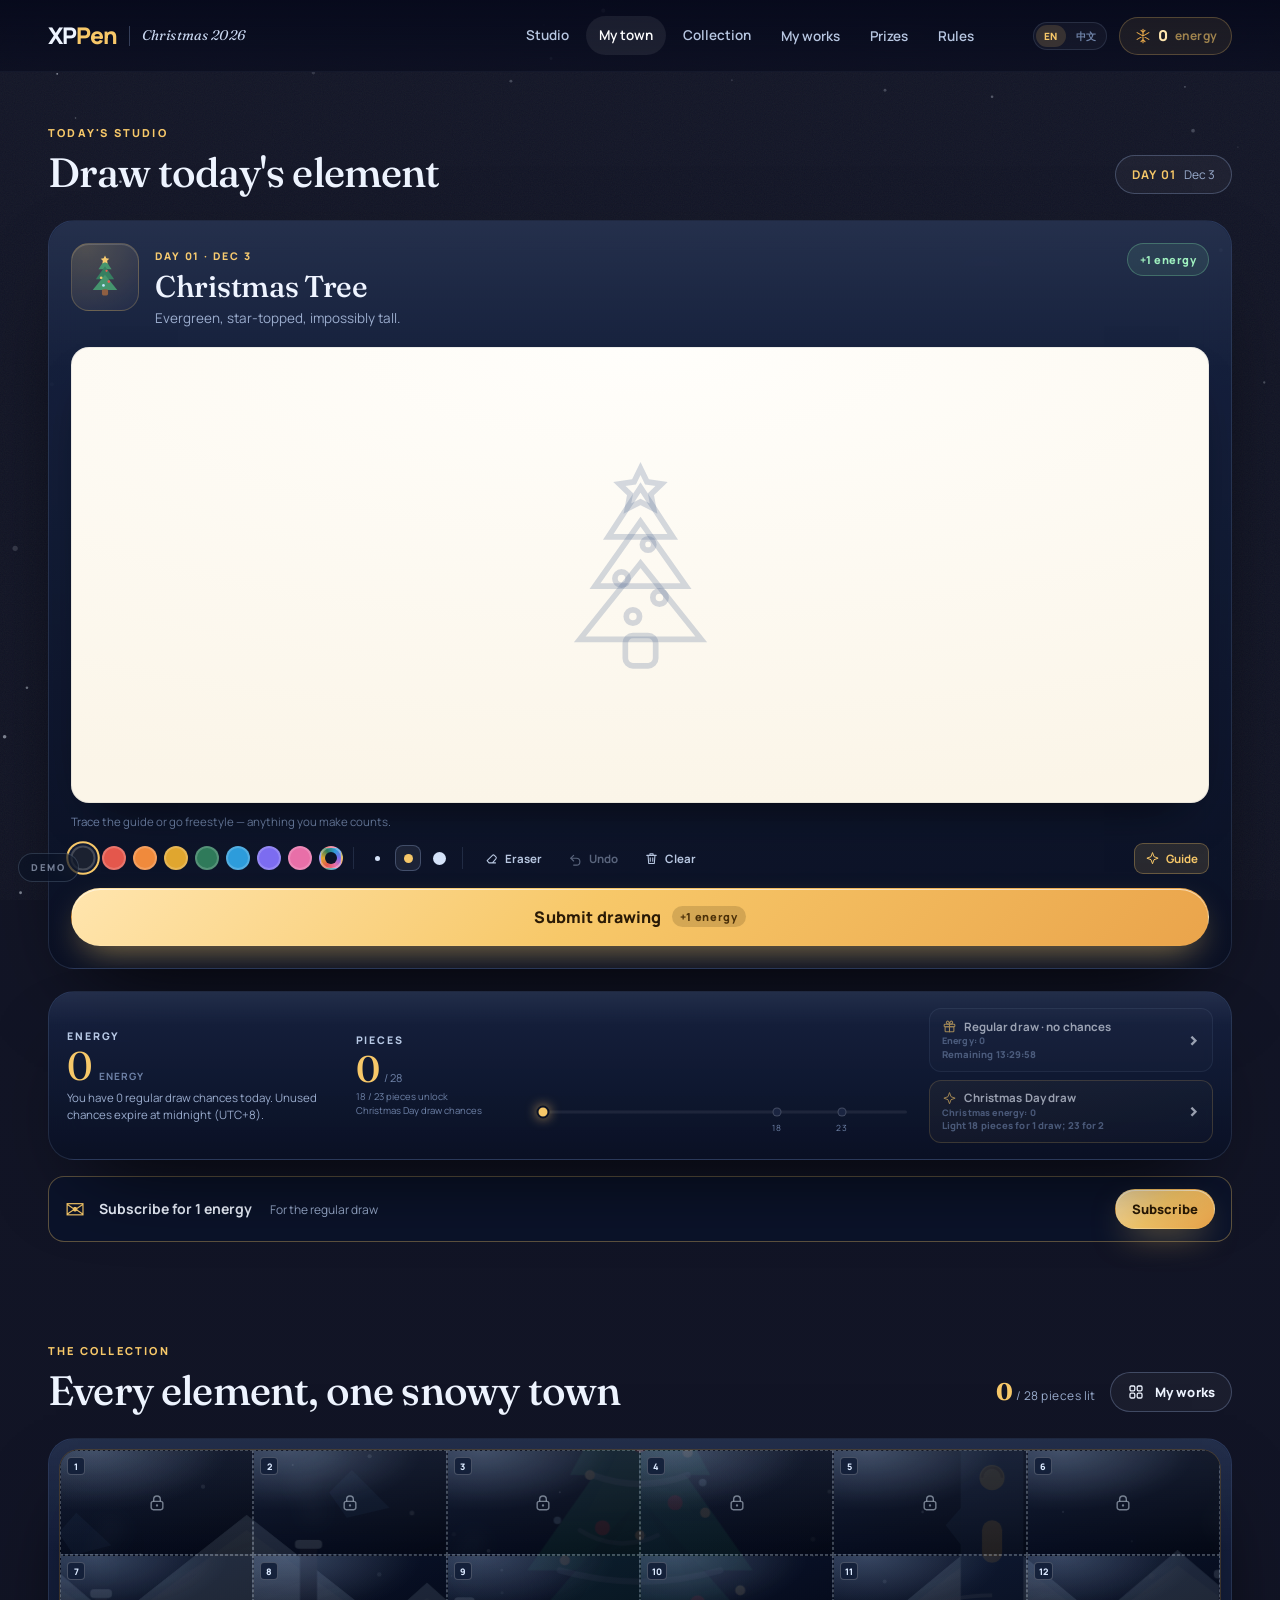
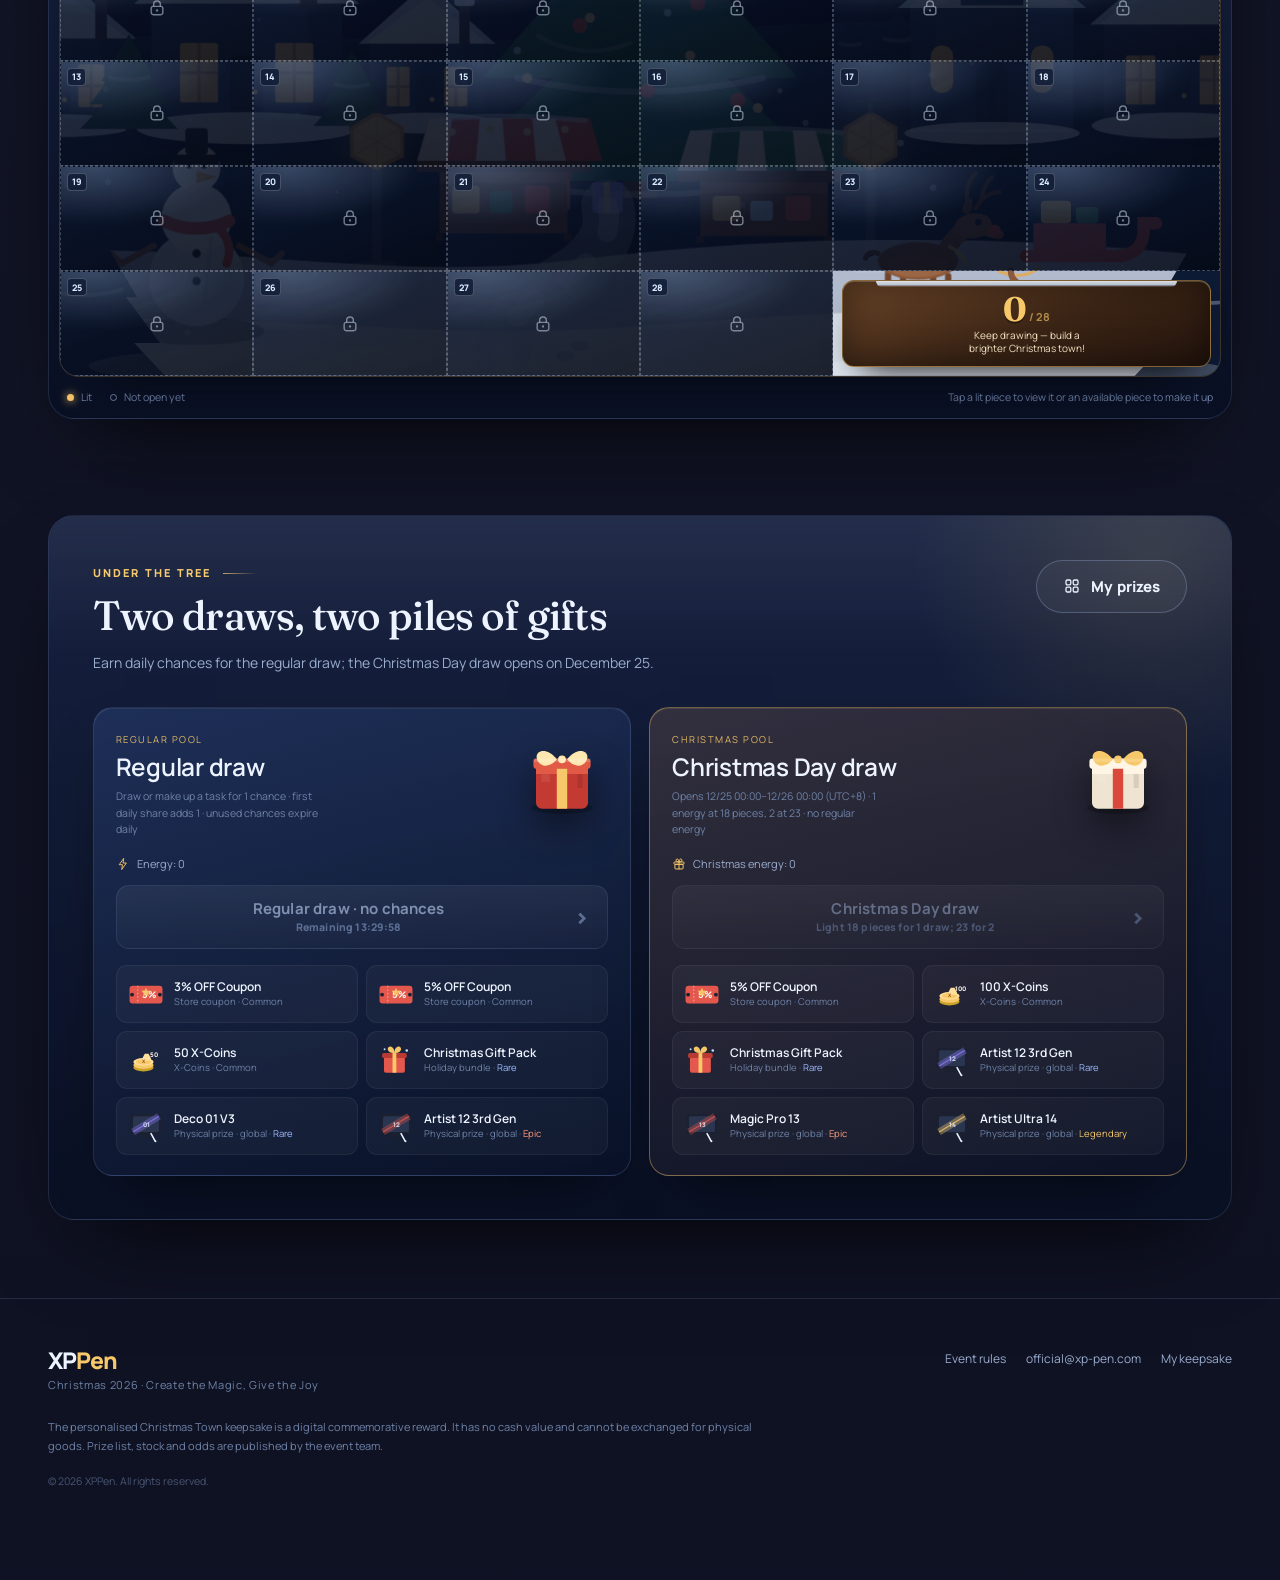
==== commit a8fec539: "我的奖品按类型提供不同领取方式 - 实物/礼包：显示「填写收货地址」，表单校验后写入记录，状态变为已提交并可修改 - 优惠券：虚线券码展示，点「立即使用」自动复制折扣码 - 积分：提供「查看积分」，提" ====
--- a/xppen-christmas-2026-standalone.html
+++ b/xppen-christmas-2026-standalone.html
@@ -1764,6 +1764,68 @@
   cursor: pointer;
 }
 .prize-row-status { font-size: 9.5px; font-weight: 800; letter-spacing: .08em; text-transform: uppercase; color: #9bf0bd; border: 1px solid rgba(123, 224, 163, .3); padding: 3px 7px; border-radius: 999px; flex: none; }
+
+/* Per-type handling: coins = view balance, coupon = copy & use, physical = address */
+.prize-row.is-coupon { border-color: rgba(232, 90, 64, .34); background: linear-gradient(90deg, rgba(232, 90, 64, .08), rgba(255, 255, 255, .028) 60%); }
+.prize-row-action { display: flex; flex-direction: column; align-items: flex-end; gap: 4px; flex: none; }
+.prize-btn {
+  display: inline-flex;
+  align-items: center;
+  gap: 6px;
+  border: 1px solid transparent;
+  cursor: pointer;
+  font-family: inherit;
+  font-size: 11.5px;
+  font-weight: 700;
+  letter-spacing: .01em;
+  padding: 9px 15px;
+  border-radius: 999px;
+  color: #fff;
+  white-space: nowrap;
+  transition: transform .15s, filter .15s;
+}
+.prize-btn .i { width: 13px; height: 13px; }
+.prize-btn:hover { transform: translateY(-1px); filter: brightness(1.08); }
+.prize-btn.is-coins { background: linear-gradient(135deg, #4f7ff7, #2c58d4); box-shadow: 0 8px 18px -10px #2c58d4; }
+.prize-btn.is-coupon { background: linear-gradient(135deg, #ff8347, #e2402f); box-shadow: 0 8px 18px -10px #e2402f; }
+.prize-btn.is-ship { background: linear-gradient(135deg, #8f74f2, #5a3fd0); box-shadow: 0 8px 18px -10px #5a3fd0; }
+.prize-btn.is-ghost { background: transparent; border-color: var(--stroke-2); color: var(--muted); box-shadow: none; }
+.prize-btn-note { font-size: 9.5px; color: var(--muted); letter-spacing: .01em; }
+.prize-code {
+  display: inline-flex;
+  align-items: center;
+  gap: 7px;
+  margin-top: 6px;
+  padding: 4px 9px;
+  border: 1px dashed rgba(232, 90, 64, .5);
+  border-radius: 7px;
+  background: rgba(232, 90, 64, .09);
+  color: #ffd7c7;
+  font-family: ui-monospace, SFMono-Regular, Menlo, monospace;
+  font-size: 10.5px;
+  cursor: pointer;
+  transition: background .15s;
+}
+.prize-code:hover { background: rgba(232, 90, 64, .16); }
+.prize-code i { font-style: normal; font-family: var(--sans); font-size: 9.5px; letter-spacing: .04em; color: #ffb7a0; }
+.claim-form h3 { font-family: var(--serif); font-size: 21px; font-weight: 500; margin: 2px 0 4px; }
+.claim-sub { font-size: 12px; color: var(--muted-2); margin: 0 0 14px; line-height: 1.55; }
+.claim-form .field textarea {
+  width: 100%;
+  padding: 12px 14px;
+  min-height: 64px;
+  border-radius: 12px;
+  border: 1px solid var(--stroke-2);
+  background: rgba(255, 255, 255, .04);
+  color: var(--text);
+  font-family: var(--sans);
+  font-size: 14px;
+  line-height: 1.5;
+  resize: vertical;
+  transition: .2s;
+}
+.claim-form .field textarea:focus { outline: none; border-color: var(--gold); background: rgba(247, 200, 105, .05); }
+.claim-error { font-size: 11.5px; color: #ff9182; margin: 0 0 10px; }
 .prizes-empty { text-align: center; padding: 34px 16px 26px; }
 .prizes-empty .prize-empty-icon { width: 76px; height: 76px; margin: 0 auto 14px; border-radius: 22px; background: rgba(255, 255, 255, .04); border: 1px solid var(--stroke); display: grid; place-items: center; color: var(--gold); }
 .prizes-empty .prize-empty-icon .i { width: 32px; height: 32px; }
@@ -2263,6 +2325,13 @@
 .prize-row { padding: 11px; }
 .prize-row-icon { width: 48px; height: 48px; }
 .prize-row-icon .prize-art { width: 42px; height: 42px; }
+
+@media (max-width: 560px) {
+  .prize-row { flex-wrap: wrap; gap: 10px; }
+  .prize-row-action { width: 100%; align-items: stretch; }
+  .prize-btn { width: 100%; justify-content: center; }
+  .prize-btn-note { text-align: center; }
+}
 
 /* ------------------------------------------------------------ language switch */
 
@@ -4978,7 +5047,19 @@
     'demo.scenario.stage1': '5 pieces · regular draw', 'demo.scenario.stage2': '11 pieces · regular draw', 'demo.scenario.stage3': '17 pieces · regular draw',
     'demo.scenario.expired': 'Previous day · unused energy', 'demo.scenario.makeupstage': 'Make-up · 5 pieces', 'demo.scenario.overlap': 'Make-up · 11 pieces', 'demo.scenario.noenergy': 'Regular draw · no energy',
     'demo.scenario.prizesEmpty': 'My prizes · empty list', 'demo.scenario.prizesAll': 'My prizes · every prize type',
-    'prizes.emptyCopy': 'Complete a daily or make-up drawing to earn a regular draw chance.'
+    'prizes.emptyCopy': 'Complete a daily or make-up drawing to earn a regular draw chance.',
+    'prizes.viewCoins': 'View X-Coins', 'prizes.useCoupon': 'Use now', 'prizes.autoCopy': 'Copies the code automatically',
+    'prizes.fillAddress': 'Add shipping address', 'prizes.editAddress': 'Edit address', 'prizes.codeLabel': 'Code',
+    'prizes.coinsToast': '{n} is already in your account (demo).',
+    'prizes.claimTitle': 'Shipping address',
+    'prizes.claimSub': 'Demo only — nothing is shipped and no data leaves this browser.',
+    'prizes.claimName': 'Recipient', 'prizes.claimNamePh': 'Full name',
+    'prizes.claimPhone': 'Phone', 'prizes.claimPhonePh': 'For delivery updates',
+    'prizes.claimAddress': 'Address', 'prizes.claimAddressPh': 'Country/region, city, street and number',
+    'prizes.claimSubmit': 'Save address', 'prizes.claimBack': 'Back',
+    'prizes.claimDone': 'Shipping address saved (demo)',
+    'prizes.claimRequired': 'Add a recipient, phone and full address.',
+    'prizes.claimSubmitted': 'Saved · {name}'
   });
   Object.assign(DICT.zh, {
     'chance.dailyEnergy': '今日可用 {n} 次普通抽奖机会，未使用的机会于当天结束时失效（UTC+8）。',
@@ -5009,7 +5090,19 @@
     'demo.scenario.stage1': '5 块 · 抽奖', 'demo.scenario.stage2': '11 块 · 抽奖', 'demo.scenario.stage3': '17 块 · 抽奖',
     'demo.scenario.expired': '前一日 · 未用能量', 'demo.scenario.makeupstage': '补画 · 5 块', 'demo.scenario.overlap': '补画 · 11 块', 'demo.scenario.noenergy': '抽奖 · 无能量',
     'demo.scenario.prizesEmpty': '我的奖品 · 空列表', 'demo.scenario.prizesAll': '我的奖品 · 实物/优惠券/积分',
-    'prizes.emptyCopy': '完成每日绘画或补画可获得抽奖机会。'
+    'prizes.emptyCopy': '完成每日绘画或补画可获得抽奖机会。',
+    'prizes.viewCoins': '查看积分', 'prizes.useCoupon': '立即使用', 'prizes.autoCopy': '自动复制折扣码',
+    'prizes.fillAddress': '填写收货地址', 'prizes.editAddress': '修改收货地址', 'prizes.codeLabel': '折扣码',
+    'prizes.coinsToast': '{n} 已发放至当前账户（演示）',
+    'prizes.claimTitle': '填写收货地址',
+    'prizes.claimSub': '仅用于原型演示：不会真实发货，也不会把信息提交到任何服务器。',
+    'prizes.claimName': '收件人', 'prizes.claimNamePh': '请输入收货人姓名',
+    'prizes.claimPhone': '手机号', 'prizes.claimPhonePh': '用于接收物流通知',
+    'prizes.claimAddress': '详细地址', 'prizes.claimAddressPh': '国家/地区、城市、街道与门牌号',
+    'prizes.claimSubmit': '提交收货信息', 'prizes.claimBack': '返回',
+    'prizes.claimDone': '收货信息已提交（演示）',
+    'prizes.claimRequired': '请填写收件人、手机号和完整地址',
+    'prizes.claimSubmitted': '已提交 · {name}'
   });
 
   var lang = detect();
@@ -9043,40 +9136,141 @@
 
   /* ----------------------------------------------------------------- prizes */
 
+  // Each prize type is handled differently: X-Coins are already on the account,
+  // coupons are used by copying the code, physical prizes need a shipping address.
+  function prizeActionKind(p) {
+    if (p.kind === 'coupon') return 'coupon';
+    if (p.kind === 'coins') return 'coins';
+    return 'ship';
+  }
+
+  function prizesListHtml() {
+    var list = state.prizes;
+    if (!list.length) {
+      return '<div class="prizes-empty"><div class="prize-empty-icon">' + icon('i-gift') + '</div>' +
+        '<h3>' + t('prizes.emptyTitle') + '</h3><p>' + t('prizes.emptyCopy') + '</p></div>';
+    }
+    return '<div class="prize-list">' + list.map(function (p) {
+      var kind = prizeActionKind(p);
+      var claimed = !!(p.claim && p.claim.name);
+      var action;
+      if (kind === 'coins') {
+        action = '<button type="button" class="prize-btn is-coins" data-prize-act="coins" data-uid="' + p.uid + '">' +
+          t('prizes.viewCoins') + '</button>';
+      } else if (kind === 'coupon') {
+        action = '<button type="button" class="prize-btn is-coupon" data-prize-act="coupon" data-uid="' + p.uid + '">' +
+          t('prizes.useCoupon') + icon('i-arrow') + '</button>' +
+          '<span class="prize-btn-note">' + t('prizes.autoCopy') + '</span>';
+      } else {
+        action = '<button type="button" class="prize-btn ' + (claimed ? 'is-ghost' : 'is-ship') + '" data-prize-act="claim" data-uid="' + p.uid + '">' +
+          (claimed ? t('prizes.editAddress') : t('prizes.fillAddress')) + '</button>' +
+          (claimed ? '<span class="prize-btn-note">' + t('prizes.claimSubmitted', { name: p.claim.name }) + '</span>' : '');
+      }
+      return '<div class="prize-row is-' + kind + '">' +
+        '<div class="prize-row-icon">' + ART.prizeIcon(p.kind, p.label, p.rarity) + '</div>' +
+        '<div class="prize-row-copy"><b>' + recordName(p) + '</b>' +
+        '<small>' + t('prizes.record', { source: sourceLabel(p), date: fmtLong(new Date(p.at)) }) + '</small>' +
+        (p.code ? '<button type="button" class="prize-code" data-copy="' + escapeAttr(p.code) + '"><i>' +
+          t('prizes.codeLabel') + '</i>' + escapeHtml(p.code) + '</button>' : '') +
+        '</div>' +
+        '<div class="prize-row-action">' + action + '</div></div>';
+    }).join('') + '</div>';
+  }
+
+  function prizeByUid(uid) {
+    for (var i = 0; i < state.prizes.length; i++) {
+      if (state.prizes[i].uid === uid) return state.prizes[i];
+    }
+    return null;
+  }
+
+  function renderPrizesView(html) {
+    var view = $('#prizes-view');
+    if (view) view.innerHTML = html;
+  }
+
+  // The list keeps the summary, the footnote and the Done button; the address
+  // form replaces them with its own Back / Save actions.
+  function setPrizesChrome(visible) {
+    ['prizes-sub', 'prizes-note', 'prizes-foot'].forEach(function (id) {
+      var el = document.getElementById(id);
+      if (el) el.hidden = !visible;
+    });
+  }
+
   function openPrizes() {
     if (!state.user) { requireAuth(openPrizes); return; }
-    var list = state.prizes;
-    var body;
-    if (!list.length) {
-      body = '<div class="prizes-empty"><div class="prize-empty-icon">' + icon('i-gift') + '</div>' +
-        '<h3>' + t('prizes.emptyTitle') + '</h3><p>' + t('prizes.emptyCopy') + '</p></div>';
-    } else {
-      body = '<div class="prize-list">' + list.map(function (p) {
-        var status = p.kind === 'coupon' ? t('prizes.ready') : p.kind === 'coins' ? t('prizes.credited') : t('prizes.claim');
-        return '<div class="prize-row">' +
-          '<div class="prize-row-icon">' + ART.prizeIcon(p.kind, p.label, p.rarity) + '</div>' +
-          '<div class="prize-row-copy"><b>' + recordName(p) + '</b>' +
-          '<small>' + t('prizes.record', { source: sourceLabel(p), date: fmtLong(new Date(p.at)) }) + '</small>' +
-          (p.code ? '<span class="code-chip" data-copy="' + p.code + '">' + p.code + ' ' + icon('i-sparkle') + '</span>' : '') +
-          '</div>' +
-          '<span class="prize-row-status">' + status + '</span></div>';
-      }).join('') + '</div>';
-    }
-
+    var n = state.prizes.length;
     var modal = openModal(
       '<div class="modal-head"><span class="modal-kicker">' + t('prizes.kicker') + '</span><h2>' + t('prizes.title') + '</h2>' +
-      '<p>' + (list.length ? t(list.length === 1 ? 'prizes.subOne' : 'prizes.subMany', { n: list.length }) : t('prizes.subEmpty')) + '</p></div>' +
-      body +
-      '<p class="prizes-note">' + t('prizes.note') + '</p>' +
-      '<div class="modal-actions is-end"><button type="button" class="btn btn-primary" data-close>' + t('prizes.done') + '</button></div>',
-      { className: list.length ? 'modal--wide' : 'modal--narrow', label: t('prizes.kicker') }
+      '<p id="prizes-sub">' + (n ? t(n === 1 ? 'prizes.subOne' : 'prizes.subMany', { n: n }) : t('prizes.subEmpty')) + '</p></div>' +
+      '<div id="prizes-view">' + prizesListHtml() + '</div>' +
+      '<p class="prizes-note" id="prizes-note">' + t('prizes.note') + '</p>' +
+      '<div class="modal-actions is-end" id="prizes-foot"><button type="button" class="btn btn-primary" data-close>' + t('prizes.done') + '</button></div>',
+      { className: n ? 'modal--wide' : 'modal--narrow', label: t('prizes.kicker') }
     );
 
     modal.modal.addEventListener('click', function (e) {
+      var act = e.target.closest('[data-prize-act]');
+      if (act) { handlePrizeAction(act.dataset.prizeAct, act.dataset.uid); return; }
       var chip = e.target.closest('[data-copy]');
-      if (!chip) return;
-      copyText(chip.dataset.copy);
+      if (chip) copyText(chip.dataset.copy);
     });
+  }
+
+  function handlePrizeAction(action, uid) {
+    var rec = prizeByUid(uid);
+    if (!rec) return;
+    if (action === 'coins') {
+      toast(t('prizes.coinsToast', { n: recordName(rec) }), 'i-sparkle');
+    } else if (action === 'coupon') {
+      if (!rec.code) { toast(t('prizes.copyFail')); return; }
+      copyText(rec.code);
+    } else if (action === 'claim') {
+      renderPrizesView(claimFormHtml(rec));
+      setPrizesChrome(false);
+      var nameInput = $('#claim-name');
+      if (nameInput) setTimeout(function () { nameInput.focus(); }, 60);
+    } else if (action === 'back') {
+      renderPrizesView(prizesListHtml());
+      setPrizesChrome(true);
+    } else if (action === 'submit-claim') {
+      submitClaim(rec);
+    }
+  }
+
+  function claimFormHtml(rec) {
+    var c = rec.claim || {};
+    return '<div class="claim-form">' +
+      '<h3>' + t('prizes.claimTitle') + '</h3>' +
+      '<p class="claim-sub">' + t('prizes.claimSub') + '</p>' +
+      '<label class="field"><span>' + t('prizes.claimName') + '</span><input id="claim-name" maxlength="40" value="' +
+        escapeAttr(c.name || (state.user && state.user.name) || '') + '" placeholder="' + t('prizes.claimNamePh') + '"></label>' +
+      '<label class="field"><span>' + t('prizes.claimPhone') + '</span><input id="claim-phone" type="tel" inputmode="tel" maxlength="24" value="' +
+        escapeAttr(c.phone || '') + '" placeholder="' + t('prizes.claimPhonePh') + '"></label>' +
+      '<label class="field"><span>' + t('prizes.claimAddress') + '</span><textarea id="claim-address" rows="2" maxlength="120" placeholder="' +
+        t('prizes.claimAddressPh') + '">' + escapeHtml(c.address || '') + '</textarea></label>' +
+      '<p class="claim-error" id="claim-error" hidden></p>' +
+      '<div class="modal-actions"><button type="button" class="btn btn-ghost" data-prize-act="back" data-uid="' + rec.uid + '">' +
+        t('prizes.claimBack') + '</button>' +
+      '<button type="button" class="btn btn-primary" data-prize-act="submit-claim" data-uid="' + rec.uid + '">' +
+        t('prizes.claimSubmit') + '</button></div></div>';
+  }
+
+  function submitClaim(rec) {
+    var nameEl = $('#claim-name'), phoneEl = $('#claim-phone'), addrEl = $('#claim-address'), err = $('#claim-error');
+    var name = (nameEl && nameEl.value || '').trim();
+    var phone = (phoneEl && phoneEl.value || '').trim();
+    var address = (addrEl && addrEl.value || '').trim();
+    if (!name || !phone || !address || phone.replace(/[^0-9]/g, '').length < 6) {
+      if (err) { err.hidden = false; err.textContent = t('prizes.claimRequired'); }
+      return;
+    }
+    rec.claim = { name: name, phone: phone, address: address, at: new Date(now()).toISOString() };
+    save();
+    renderPrizesView(prizesListHtml());
+    setPrizesChrome(true);
+    toast(t('prizes.claimDone'), 'i-check');
   }
 
   function copyText(text) {
@@ -9732,6 +9926,18 @@
       s.nodes.stage3 = { achievedAt: '2026-12-18T21:30:00+08:00', endAt: '2026-12-19T21:30:00+08:00' };
       s.special.used = 1; // 18 pieces = 1 Christmas draw, already used
       scenarioPrizes(PRIZE_SHOWCASE, s);
+      // One physical prize already has an address on file so the demo shows both
+      // states (pending vs. submitted) side by side.
+      s.prizes.forEach(function (p) {
+        if (p.prizeId === 'deco01') {
+          p.claim = {
+            name: 'Demo Maker',
+            phone: '138 0000 1234',
+            address: 'Shanghai · Pudong New Area, Sample Road 88, Room 1201',
+            at: '2026-12-19T10:00:00+08:00'
+          };
+        }
+      });
     }
 
     closeAllModals();
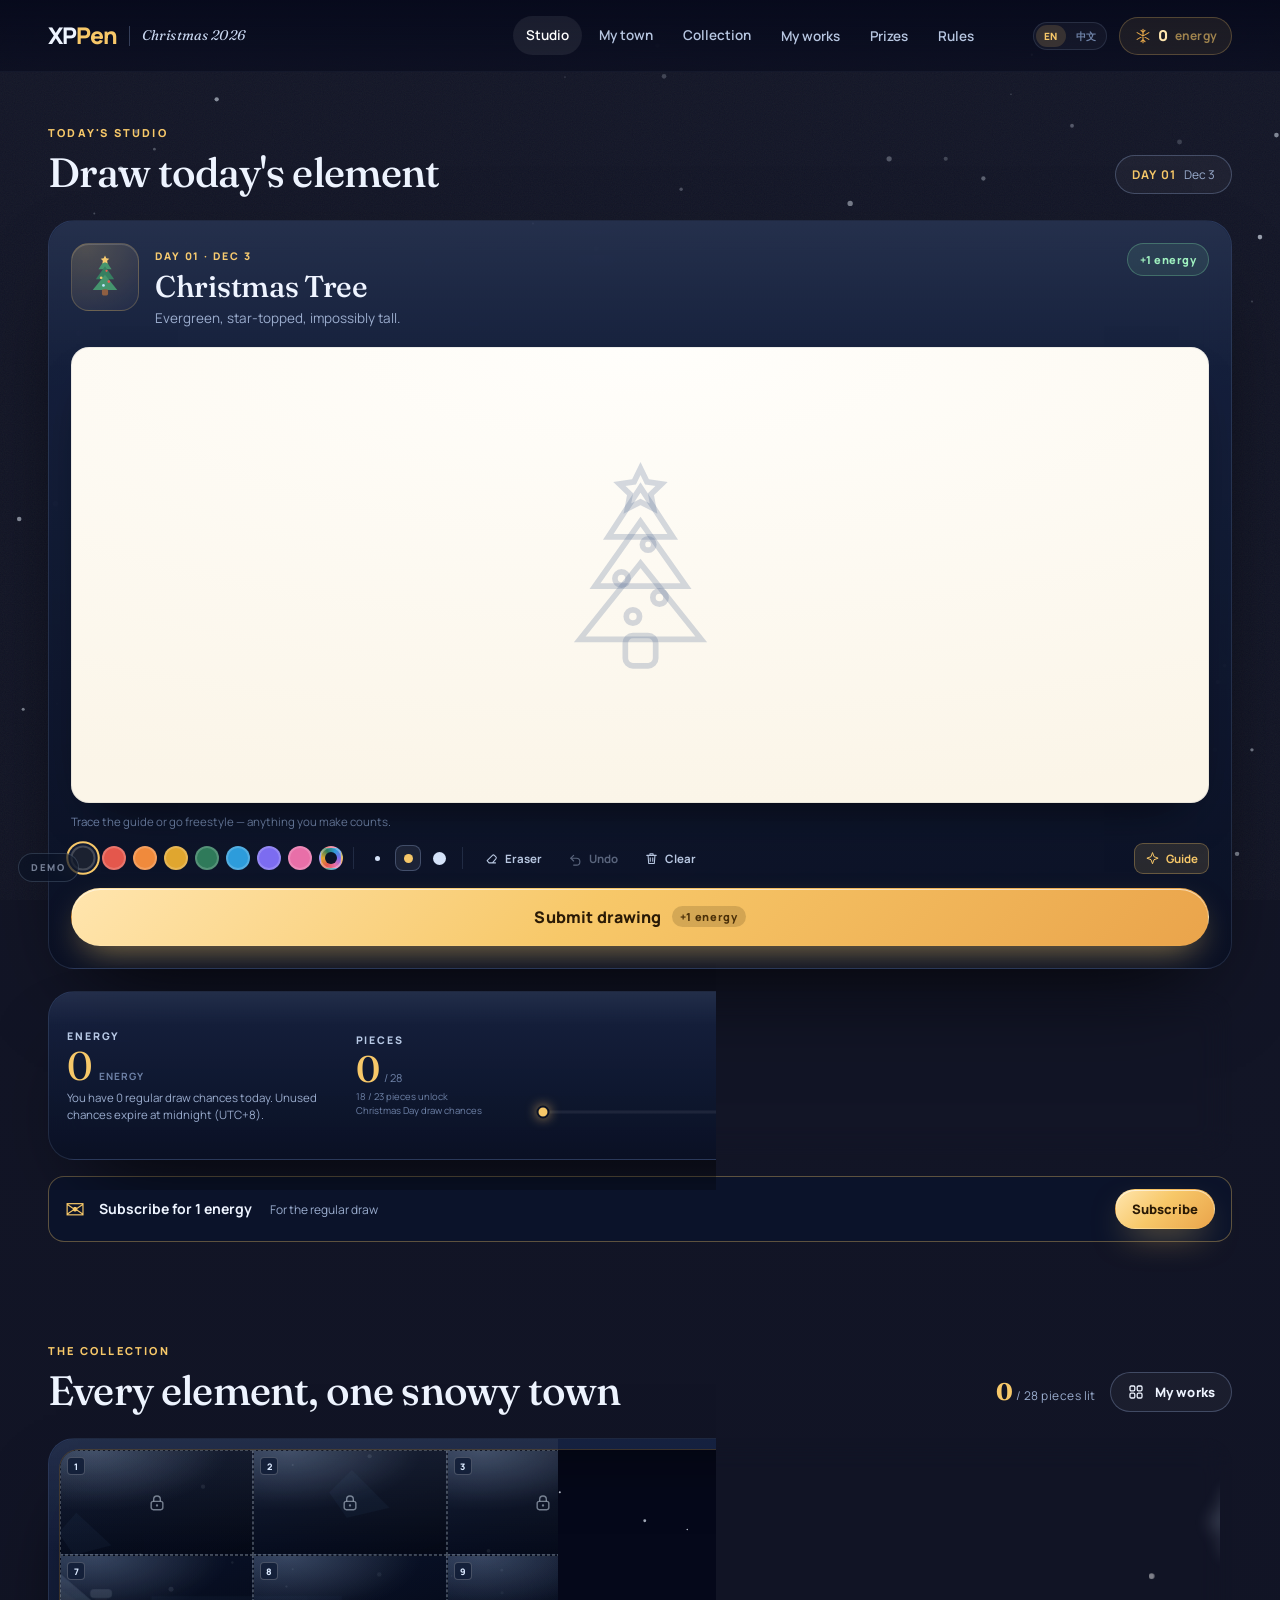
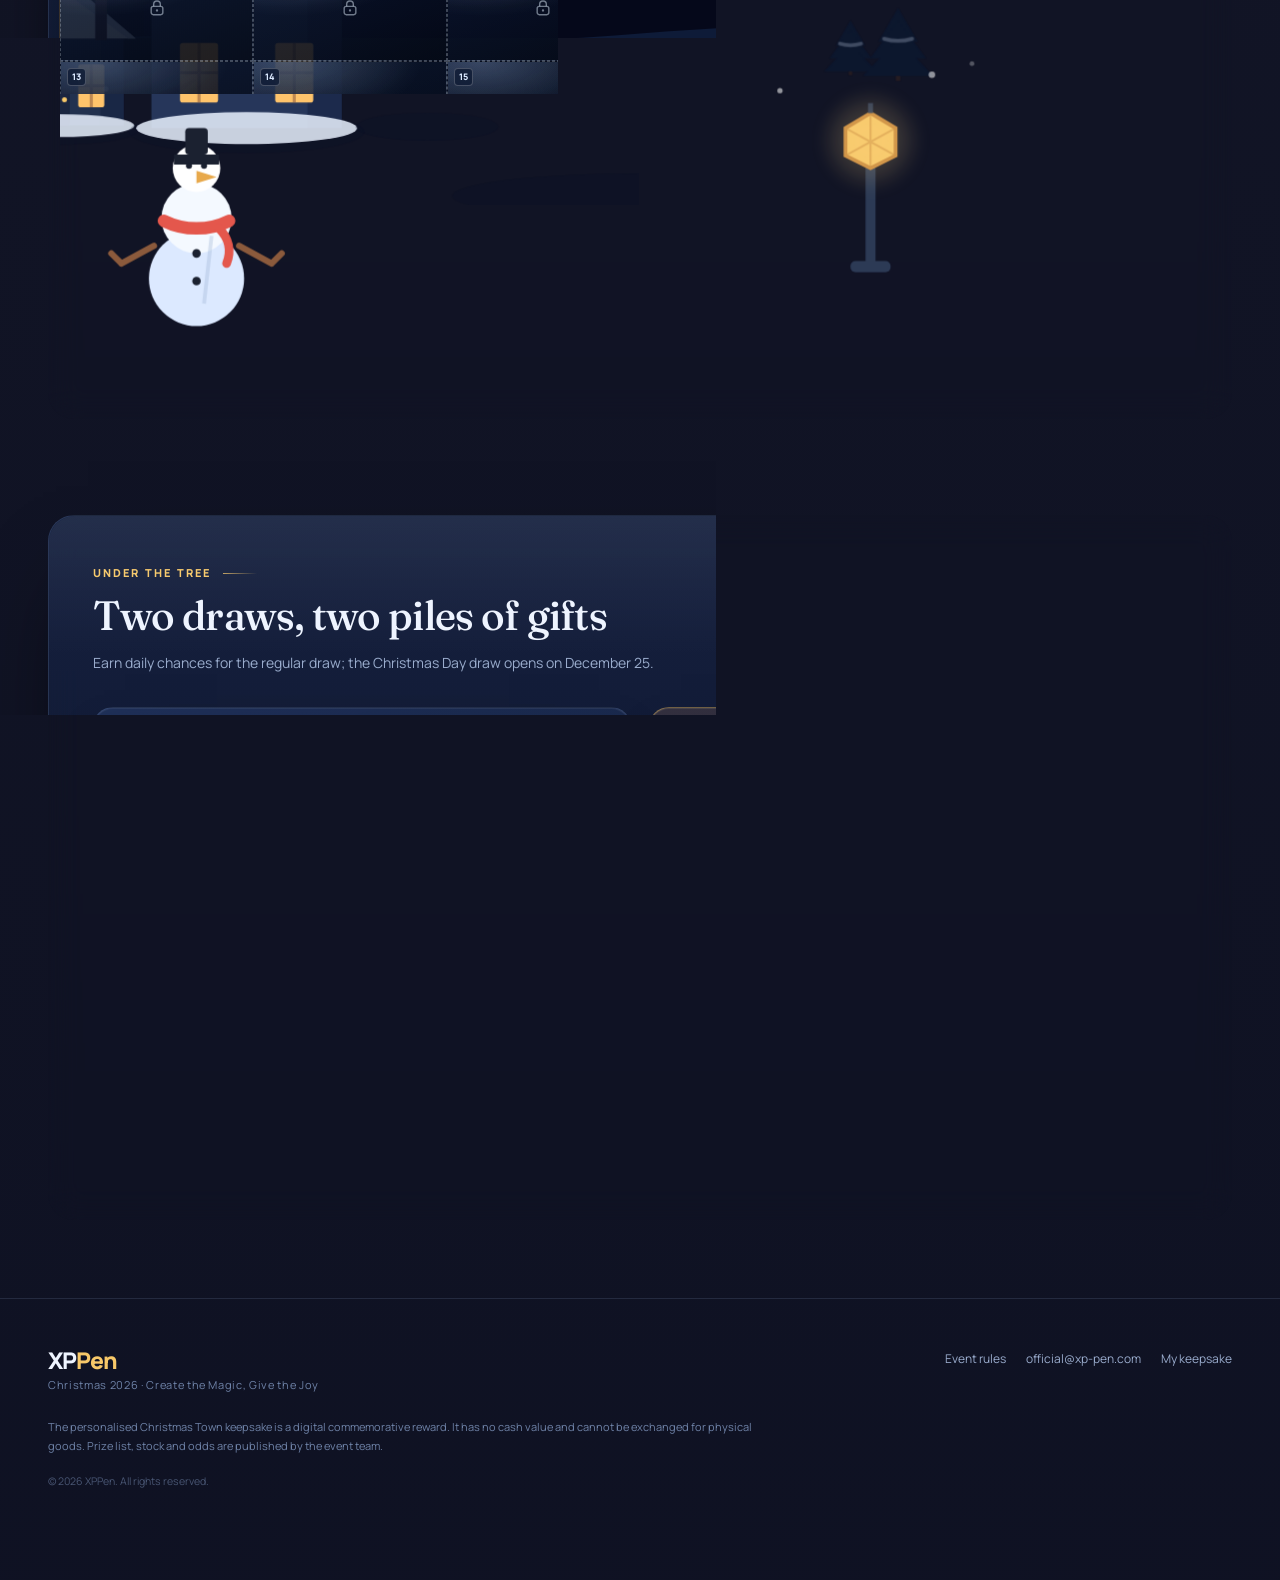
==== commit ae3f5e8b: "完善实物奖品发货和收货状态" ====
--- a/xppen-christmas-2026-standalone.html
+++ b/xppen-christmas-2026-standalone.html
@@ -5059,7 +5059,11 @@
     'prizes.claimSubmit': 'Save address', 'prizes.claimBack': 'Back',
     'prizes.claimDone': 'Shipping address saved (demo)',
     'prizes.claimRequired': 'Add a recipient, phone and full address.',
-    'prizes.claimSubmitted': 'Saved · {name}'
+    'prizes.claimSubmitted': 'Saved · {name}',
+    'prizes.status.address': 'Address needed', 'prizes.status.pending': 'Awaiting shipment', 'prizes.status.shipped': 'Shipped', 'prizes.status.completed': 'Completed',
+    'prizes.confirmReceipt': 'Confirm receipt', 'prizes.receiptDone': 'Receipt confirmed.',
+    'prizes.demoShip': 'Demo: ship prize', 'prizes.demoShipped': 'Demo shipment marked as shipped.',
+    'prizes.demoAutoReceipt': 'Demo: automatic confirmation', 'prizes.demoAutoDone': 'Demo automatic confirmation completed.'
   });
   Object.assign(DICT.zh, {
     'chance.dailyEnergy': '今日可用 {n} 次普通抽奖机会，未使用的机会于当天结束时失效（UTC+8）。',
@@ -5102,7 +5106,11 @@
     'prizes.claimSubmit': '提交收货信息', 'prizes.claimBack': '返回',
     'prizes.claimDone': '收货信息已提交（演示）',
     'prizes.claimRequired': '请填写收件人、手机号和完整地址',
-    'prizes.claimSubmitted': '已提交 · {name}'
+    'prizes.claimSubmitted': '已提交 · {name}',
+    'prizes.status.address': '待填写地址', 'prizes.status.pending': '待发货', 'prizes.status.shipped': '已发货', 'prizes.status.completed': '已完成',
+    'prizes.confirmReceipt': '确认收货', 'prizes.receiptDone': '已确认收货。',
+    'prizes.demoShip': '演示：运营发货', 'prizes.demoShipped': '演示发货完成。',
+    'prizes.demoAutoReceipt': '演示：定时确认收货', 'prizes.demoAutoDone': '已模拟定时确认收货。'
   });
 
   var lang = detect();
@@ -9144,6 +9152,11 @@
     return 'ship';
   }
 
+  function physicalPrizeStatus(prize) {
+    if (!prize.claim || !prize.claim.name) return 'address';
+    return prize.fulfillmentStatus === 'shipped' || prize.fulfillmentStatus === 'completed' ? prize.fulfillmentStatus : 'pending';
+  }
+
   function prizesListHtml() {
     var list = state.prizes;
     if (!list.length) {
@@ -9162,9 +9175,18 @@
           t('prizes.useCoupon') + icon('i-arrow') + '</button>' +
           '<span class="prize-btn-note">' + t('prizes.autoCopy') + '</span>';
       } else {
-        action = '<button type="button" class="prize-btn ' + (claimed ? 'is-ghost' : 'is-ship') + '" data-prize-act="claim" data-uid="' + p.uid + '">' +
-          (claimed ? t('prizes.editAddress') : t('prizes.fillAddress')) + '</button>' +
-          (claimed ? '<span class="prize-btn-note">' + t('prizes.claimSubmitted', { name: p.claim.name }) + '</span>' : '');
+        var status = physicalPrizeStatus(p);
+        action = '<span class="prize-row-status">' + t('prizes.status.' + status) + '</span>';
+        if (status === 'address' || status === 'pending') {
+          action += '<button type="button" class="prize-btn ' + (claimed ? 'is-ghost' : 'is-ship') + '" data-prize-act="claim" data-uid="' + p.uid + '">' +
+            (claimed ? t('prizes.editAddress') : t('prizes.fillAddress')) + '</button>';
+        } else if (status === 'shipped') {
+          action += '<button type="button" class="prize-btn is-ship" data-prize-act="confirm-receipt" data-uid="' + p.uid + '">' + t('prizes.confirmReceipt') + '</button>';
+        }
+        if (status === 'pending' || status === 'shipped') {
+          action += '<button type="button" class="prize-btn is-ghost" data-prize-act="' + (status === 'pending' ? 'demo-ship' : 'demo-auto-receipt') + '" data-uid="' + p.uid + '">' +
+            t(status === 'pending' ? 'prizes.demoShip' : 'prizes.demoAutoReceipt') + '</button>';
+        }
       }
       return '<div class="prize-row is-' + kind + '">' +
         '<div class="prize-row-icon">' + ART.prizeIcon(p.kind, p.label, p.rarity) + '</div>' +
@@ -9227,6 +9249,7 @@
       if (!rec.code) { toast(t('prizes.copyFail')); return; }
       copyText(rec.code);
     } else if (action === 'claim') {
+      if (prizeActionKind(rec) !== 'ship' || (physicalPrizeStatus(rec) !== 'address' && physicalPrizeStatus(rec) !== 'pending')) return;
       renderPrizesView(claimFormHtml(rec));
       setPrizesChrome(false);
       var nameInput = $('#claim-name');
@@ -9236,6 +9259,19 @@
       setPrizesChrome(true);
     } else if (action === 'submit-claim') {
       submitClaim(rec);
+    } else if (action === 'demo-ship' && prizeActionKind(rec) === 'ship' && physicalPrizeStatus(rec) === 'pending') {
+      rec.fulfillmentStatus = 'shipped';
+      rec.shippedAt = new Date(now()).toISOString();
+      save();
+      renderPrizesView(prizesListHtml());
+      toast(t('prizes.demoShipped'));
+    } else if ((action === 'confirm-receipt' || action === 'demo-auto-receipt') && prizeActionKind(rec) === 'ship' && physicalPrizeStatus(rec) === 'shipped') {
+      rec.fulfillmentStatus = 'completed';
+      rec.completedAt = new Date(now()).toISOString();
+      rec.completionMethod = action === 'confirm-receipt' ? 'user' : 'demo-auto';
+      save();
+      renderPrizesView(prizesListHtml());
+      toast(t(action === 'confirm-receipt' ? 'prizes.receiptDone' : 'prizes.demoAutoDone'));
     }
   }
 
@@ -9258,6 +9294,7 @@
   }
 
   function submitClaim(rec) {
+    if (prizeActionKind(rec) !== 'ship' || (physicalPrizeStatus(rec) !== 'address' && physicalPrizeStatus(rec) !== 'pending')) return;
     var nameEl = $('#claim-name'), phoneEl = $('#claim-phone'), addrEl = $('#claim-address'), err = $('#claim-error');
     var name = (nameEl && nameEl.value || '').trim();
     var phone = (phoneEl && phoneEl.value || '').trim();
@@ -9267,6 +9304,7 @@
       return;
     }
     rec.claim = { name: name, phone: phone, address: address, at: new Date(now()).toISOString() };
+    rec.fulfillmentStatus = 'pending';
     save();
     renderPrizesView(prizesListHtml());
     setPrizesChrome(true);
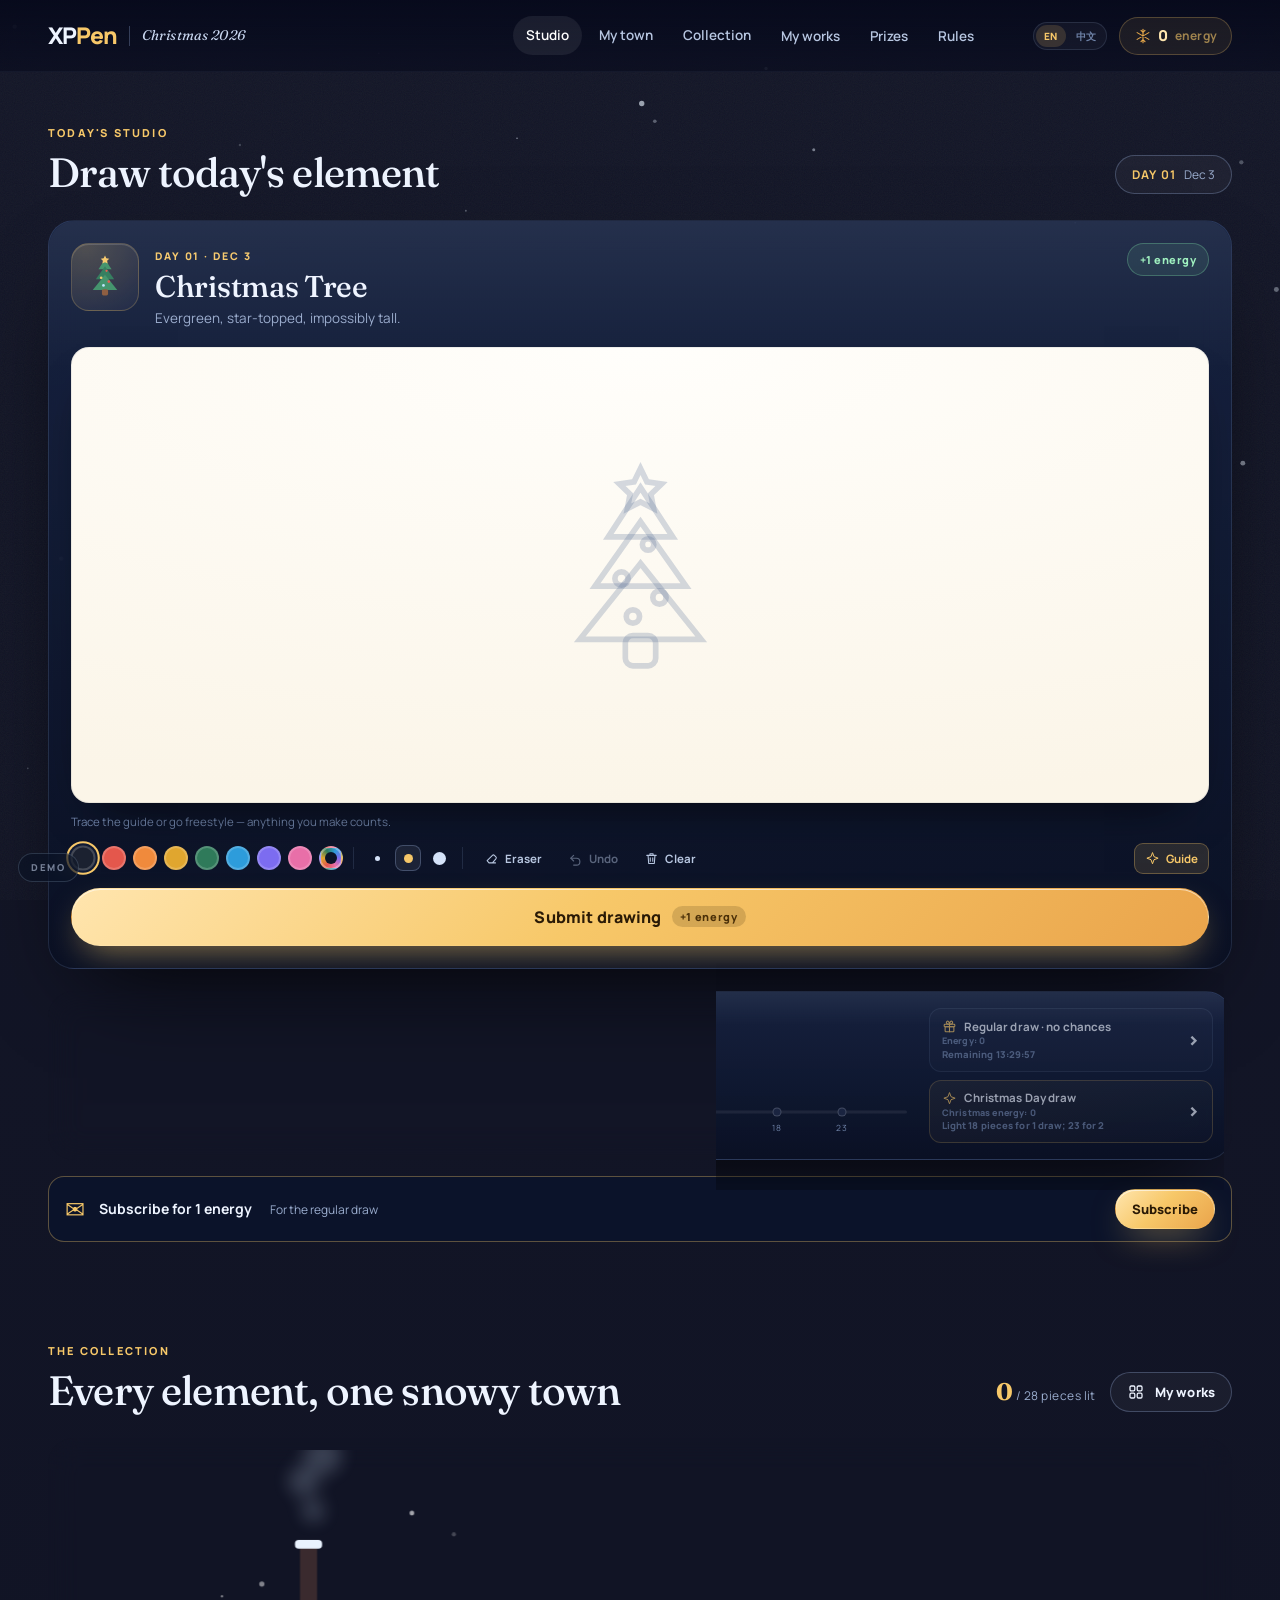
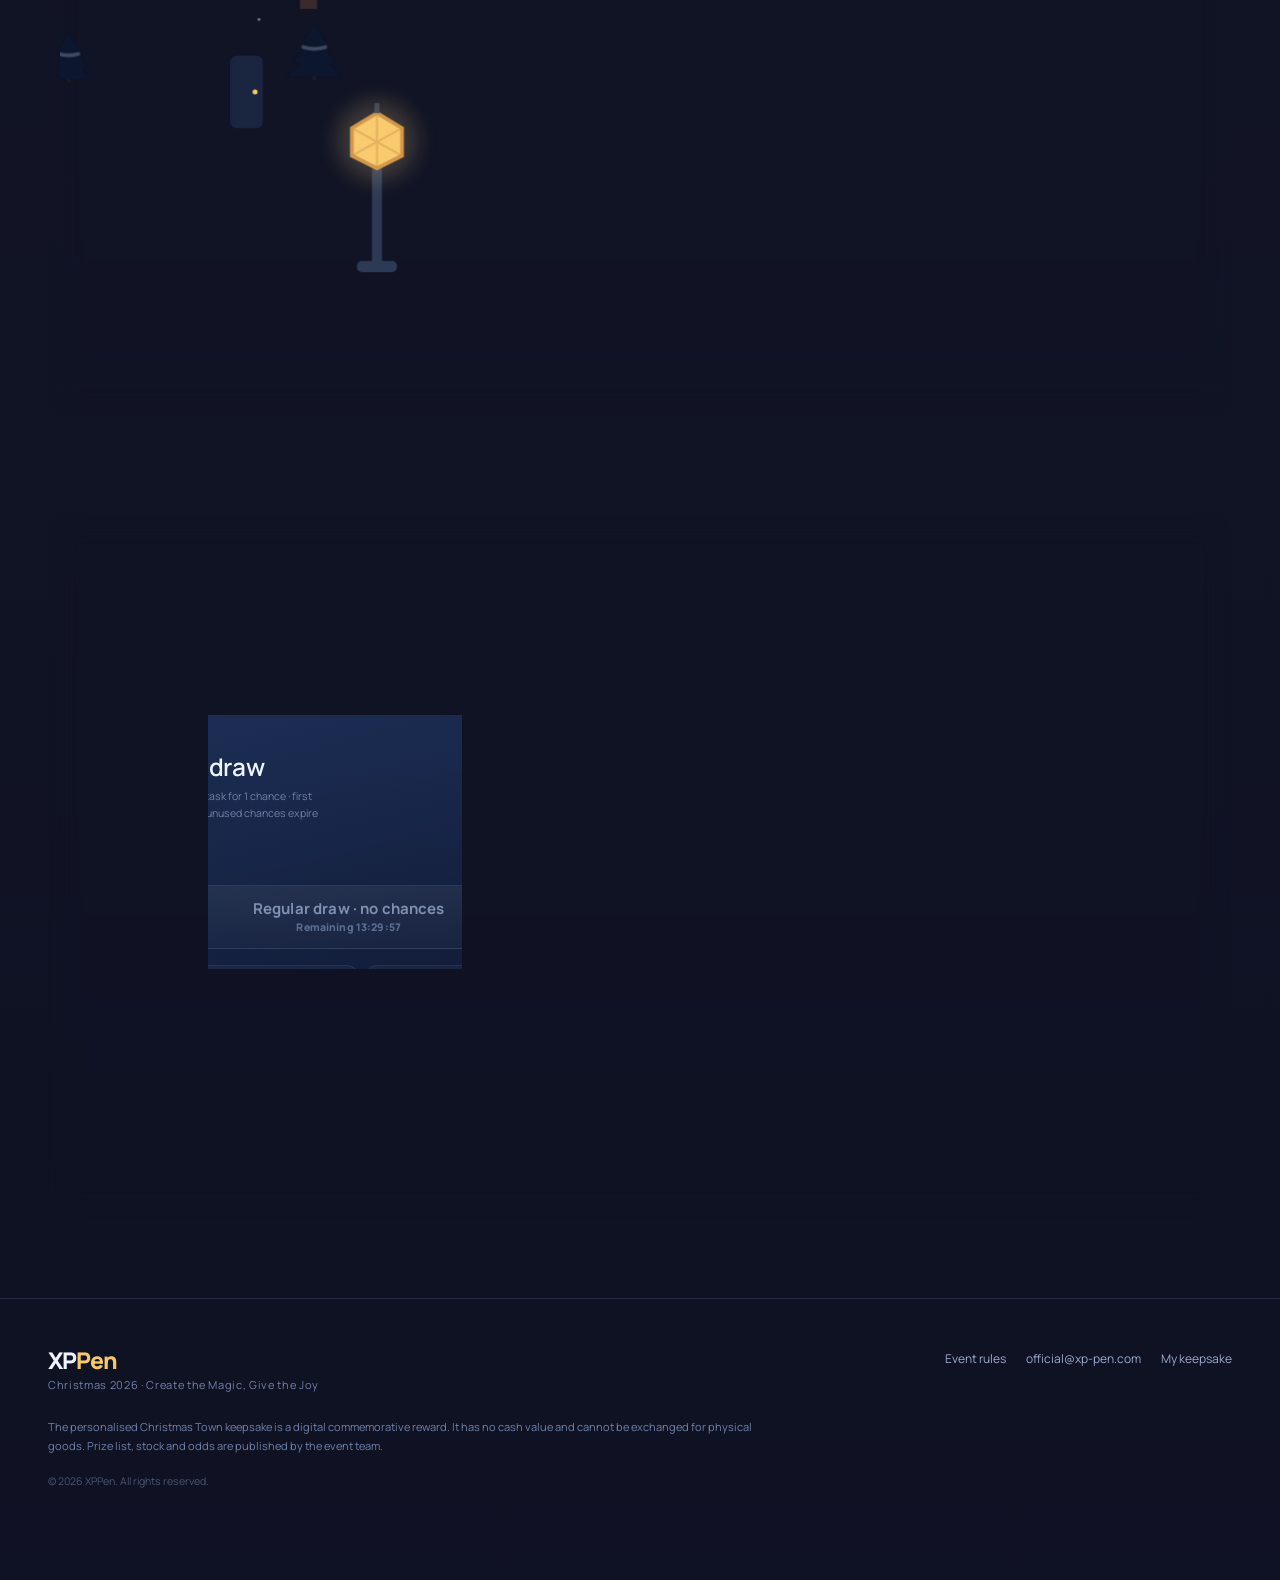
==== commit 52bce9fa: "复制失败时提供可手动复制的兜底 - copyText 增加 execCommand 降级，两者都不可用时弹出券码弹窗并自动全选 - 覆盖 file://、非安全上下文、iframe 剪贴板被拒等场景 " ====
--- a/xppen-christmas-2026-standalone.html
+++ b/xppen-christmas-2026-standalone.html
@@ -1826,6 +1826,21 @@
 }
 .claim-form .field textarea:focus { outline: none; border-color: var(--gold); background: rgba(247, 200, 105, .05); }
 .claim-error { font-size: 11.5px; color: #ff9182; margin: 0 0 10px; }
+
+/* Copy fallback: offscreen shuttle for execCommand + the manual-copy dialog */
+.copy-shuttle { position: fixed; top: -1000px; left: -1000px; width: 1px; height: 1px; opacity: 0; pointer-events: none; }
+.copy-box input {
+  width: 100%;
+  padding: 15px 16px;
+  border-radius: 12px;
+  border: 1px solid var(--stroke-2);
+  background: rgba(255, 255, 255, .05);
+  color: var(--gold-3);
+  font-family: ui-monospace, SFMono-Regular, Menlo, monospace;
+  font-size: 15px;
+  letter-spacing: .06em;
+  text-align: center;
+}
 .prizes-empty { text-align: center; padding: 34px 16px 26px; }
 .prizes-empty .prize-empty-icon { width: 76px; height: 76px; margin: 0 auto 14px; border-radius: 22px; background: rgba(255, 255, 255, .04); border: 1px solid var(--stroke); display: grid; place-items: center; color: var(--gold); }
 .prizes-empty .prize-empty-icon .i { width: 32px; height: 32px; }
@@ -5060,6 +5075,8 @@
     'prizes.claimDone': 'Shipping address saved (demo)',
     'prizes.claimRequired': 'Add a recipient, phone and full address.',
     'prizes.claimSubmitted': 'Saved · {name}',
+    'prizes.copyKicker': 'Copy manually', 'prizes.copyTitle': 'Your code',
+    'prizes.copySub': 'Your browser blocked automatic copying. Select the code below and copy it.',
     'prizes.status.address': 'Address needed', 'prizes.status.pending': 'Awaiting shipment', 'prizes.status.shipped': 'Shipped', 'prizes.status.completed': 'Completed',
     'prizes.confirmReceipt': 'Confirm receipt', 'prizes.receiptDone': 'Receipt confirmed.',
     'prizes.demoShip': 'Demo: ship prize', 'prizes.demoShipped': 'Demo shipment marked as shipped.',
@@ -5107,6 +5124,8 @@
     'prizes.claimDone': '收货信息已提交（演示）',
     'prizes.claimRequired': '请填写收件人、手机号和完整地址',
     'prizes.claimSubmitted': '已提交 · {name}',
+    'prizes.copyKicker': '手动复制', 'prizes.copyTitle': '你的折扣码',
+    'prizes.copySub': '浏览器阻止了自动复制。请选中下方折扣码后手动复制。',
     'prizes.status.address': '待填写地址', 'prizes.status.pending': '待发货', 'prizes.status.shipped': '已发货', 'prizes.status.completed': '已完成',
     'prizes.confirmReceipt': '确认收货', 'prizes.receiptDone': '已确认收货。',
     'prizes.demoShip': '演示：运营发货', 'prizes.demoShipped': '演示发货完成。',
@@ -7464,11 +7483,24 @@
   function toast(message, iconName) {
     var stack = $('#toasts');
     if (!stack) return;
+    // Repeating the same message (double clicks, retries) refreshes the current
+    // toast instead of stacking duplicates.
+    var last = stack.lastElementChild;
+    if (last && last.getAttribute('data-msg') === message) {
+      clearTimeout(last._timer);
+      last._timer = dismissToast(last);
+      return;
+    }
     var el = document.createElement('div');
     el.className = 'toast';
+    el.setAttribute('data-msg', message);
     el.innerHTML = icon(iconName || 'i-sparkle') + '<span>' + message + '</span>';
     stack.appendChild(el);
-    setTimeout(function () {
+    el._timer = dismissToast(el);
+  }
+
+  function dismissToast(el) {
+    return setTimeout(function () {
       el.classList.add('is-out');
       setTimeout(function () { el.remove(); }, 320);
     }, 3200);
@@ -9312,12 +9344,55 @@
   }
 
   function copyText(text) {
-    if (navigator.clipboard && navigator.clipboard.writeText) {
-      navigator.clipboard.writeText(text).then(function () {
-        toast(t('prizes.copyOk'));
-      }).catch(function () { toast(t('prizes.copyFail')); });
+    if (!text) { toast(t('prizes.copyFail')); return; }
+    var ok = function () { toast(t('prizes.copyOk')); };
+    var fail = function () { openManualCopy(text); };
+    // Modern API first; it is rejected in insecure contexts, inside some
+    // sandboxed iframes, or without clipboard permission.
+    if (navigator.clipboard && navigator.clipboard.writeText && window.isSecureContext) {
+      navigator.clipboard.writeText(text).then(ok).catch(function () {
+        if (legacyCopy(text)) ok(); else fail();
+      });
+    } else if (legacyCopy(text)) {
+      ok();
     } else {
-      toast(t('prizes.copyFail'));
+      fail();
+    }
+  }
+
+  function legacyCopy(text) {
+    try {
+      var ta = document.createElement('textarea');
+      ta.value = text;
+      ta.setAttribute('readonly', '');
+      ta.className = 'copy-shuttle';
+      document.body.appendChild(ta);
+      ta.select();
+      ta.setSelectionRange(0, text.length);
+      var copied = document.execCommand('copy');
+      document.body.removeChild(ta);
+      return !!copied;
+    } catch (e) {
+      return false;
+    }
+  }
+
+  // Last resort: show the code in a pre-selected input so one Cmd/Ctrl+C works.
+  function openManualCopy(text) {
+    openModal(
+      '<div class="modal-head"><span class="modal-kicker">' + t('prizes.copyKicker') + '</span><h2>' + t('prizes.copyTitle') + '</h2>' +
+      '<p>' + t('prizes.copySub') + '</p></div>' +
+      '<div class="copy-box"><input id="copy-value" readonly value="' + escapeAttr(text) + '"></div>' +
+      '<div class="modal-actions is-end"><button type="button" class="btn btn-primary" data-close>' + t('prizes.done') + '</button></div>',
+      { className: 'modal--narrow', label: t('prizes.copyTitle') }
+    );
+    var input = $('#copy-value');
+    if (input) {
+      setTimeout(function () {
+        input.focus();
+        input.select();
+        try { input.setSelectionRange(0, input.value.length); } catch (e) {}
+      }, 90);
     }
   }
 
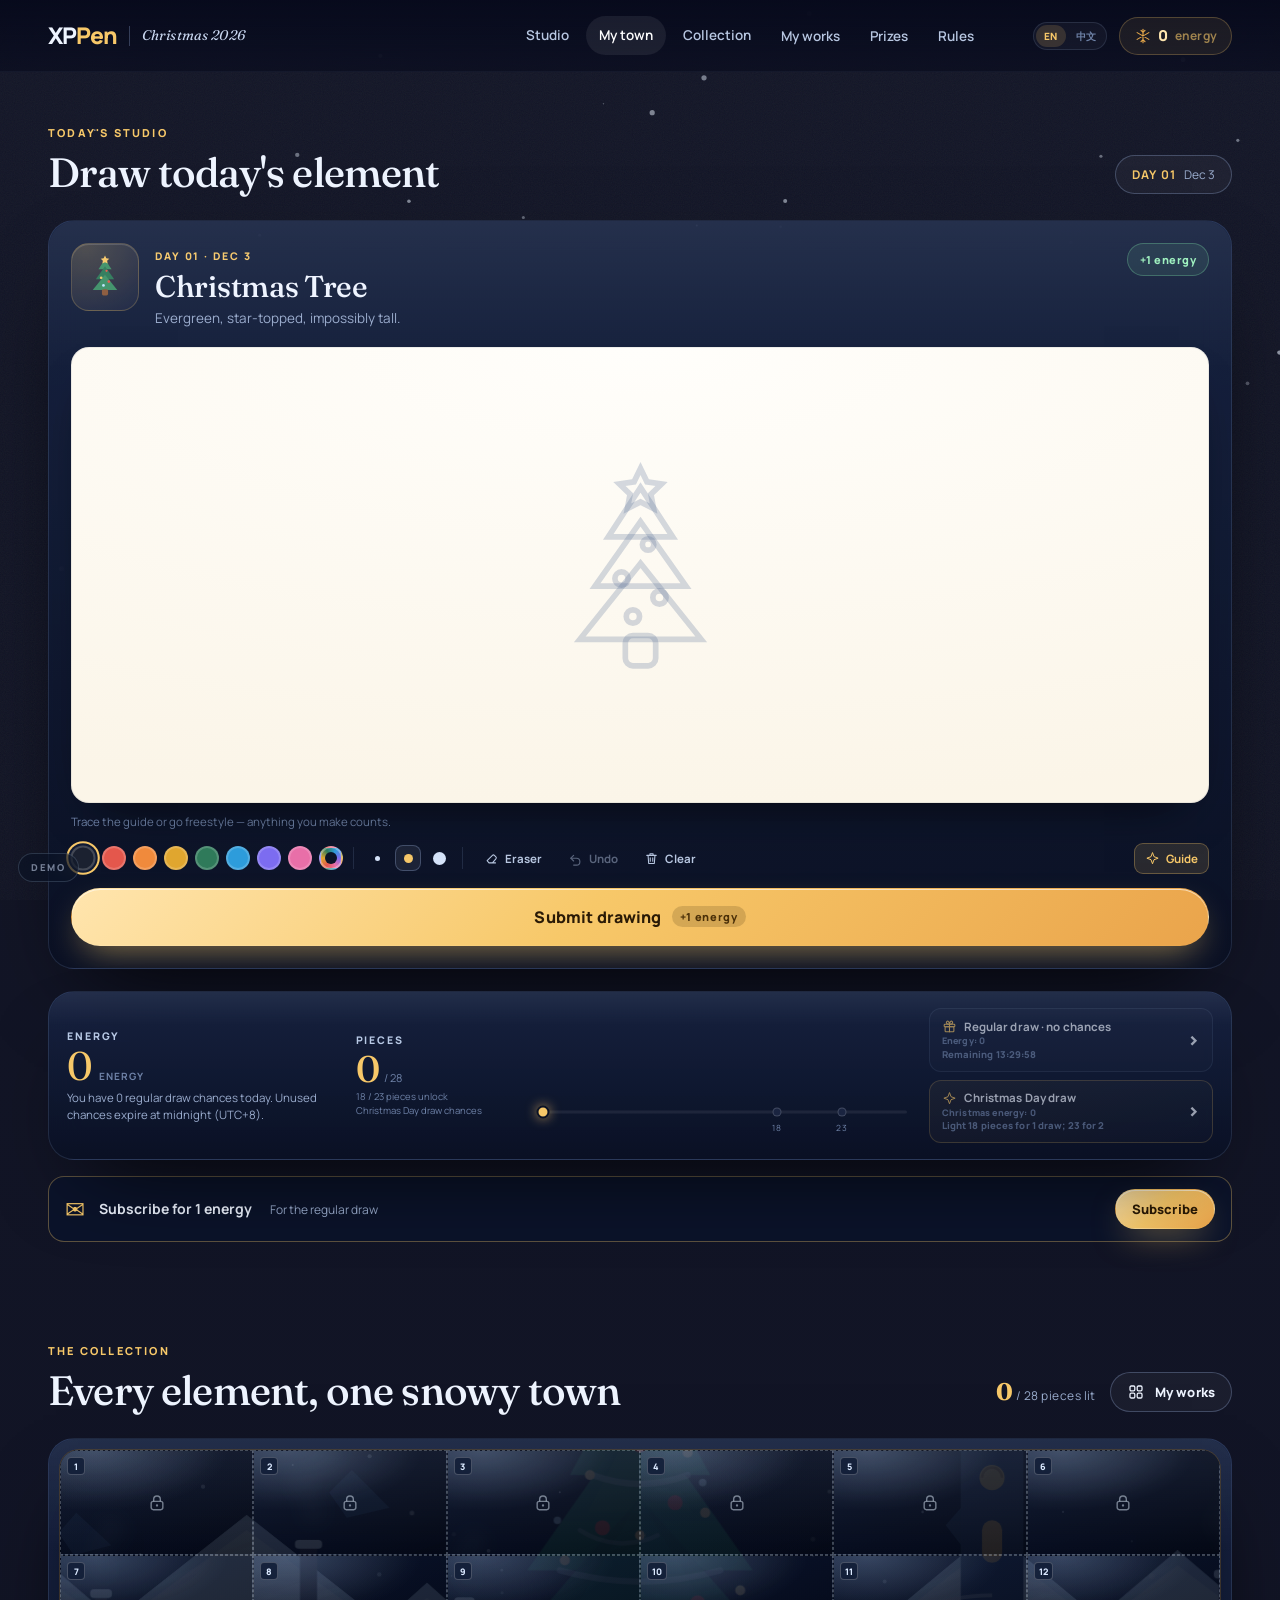
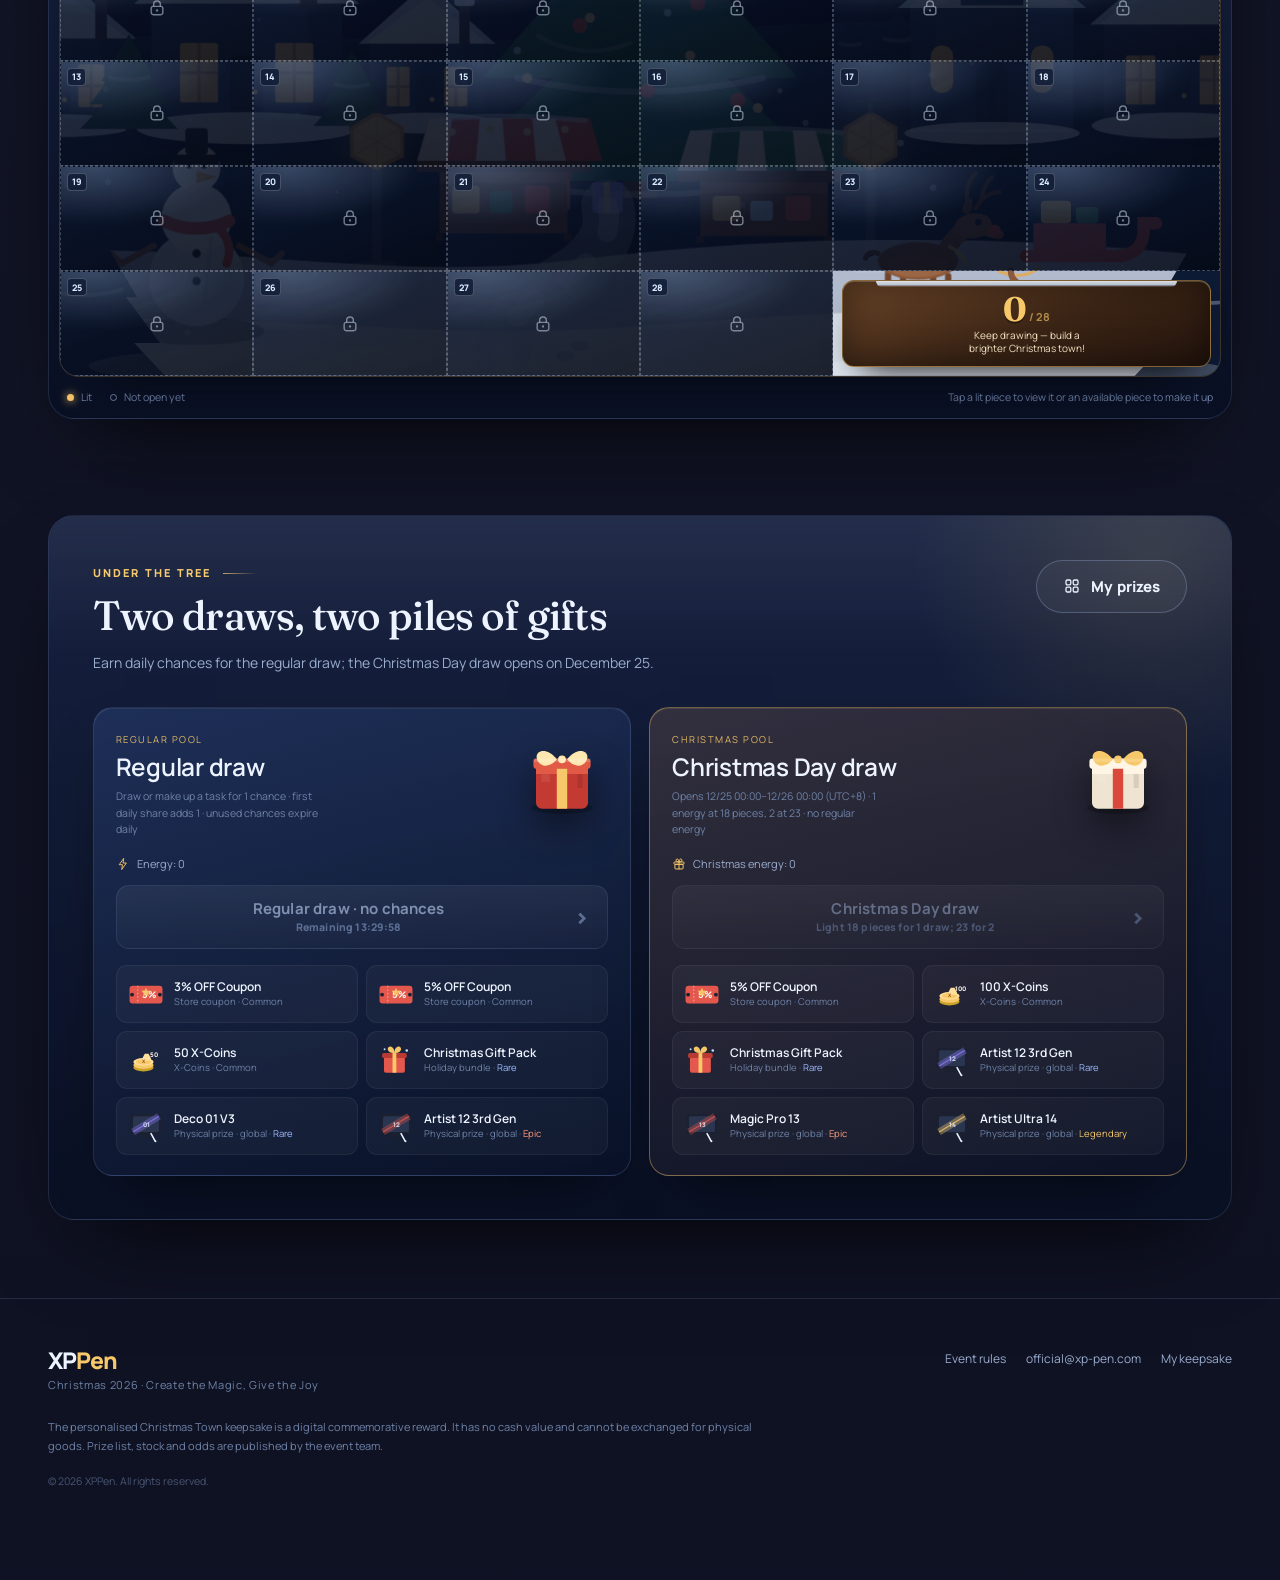
==== commit 0ceaec21: "奖品按钮改为跳转商城与积分明细 - 优惠券「立即使用」跳转 https://www.xp-pen.com/store/（新标签） - 积分「查看积分」跳转 https://xfanstest.xp-p" ====
--- a/xppen-christmas-2026-standalone.html
+++ b/xppen-christmas-2026-standalone.html
@@ -1785,6 +1785,7 @@
   transition: transform .15s, filter .15s;
 }
 .prize-btn .i { width: 13px; height: 13px; }
+a.prize-btn { text-decoration: none; }
 .prize-btn:hover { transform: translateY(-1px); filter: brightness(1.08); }
 .prize-btn.is-coins { background: linear-gradient(135deg, #4f7ff7, #2c58d4); box-shadow: 0 8px 18px -10px #2c58d4; }
 .prize-btn.is-coupon { background: linear-gradient(135deg, #ff8347, #e2402f); box-shadow: 0 8px 18px -10px #e2402f; }
@@ -5063,7 +5064,7 @@
     'demo.scenario.expired': 'Previous day · unused energy', 'demo.scenario.makeupstage': 'Make-up · 5 pieces', 'demo.scenario.overlap': 'Make-up · 11 pieces', 'demo.scenario.noenergy': 'Regular draw · no energy',
     'demo.scenario.prizesEmpty': 'My prizes · empty list', 'demo.scenario.prizesAll': 'My prizes · every prize type',
     'prizes.emptyCopy': 'Complete a daily or make-up drawing to earn a regular draw chance.',
-    'prizes.viewCoins': 'View X-Coins', 'prizes.useCoupon': 'Use now', 'prizes.autoCopy': 'Copies the code automatically',
+    'prizes.viewCoins': 'View X-Coins', 'prizes.useCoupon': 'Use now', 'prizes.autoCopy': 'Tap the code to copy',
     'prizes.fillAddress': 'Add shipping address', 'prizes.editAddress': 'Edit address', 'prizes.codeLabel': 'Code',
     'prizes.coinsToast': '{n} is already in your account (demo).',
     'prizes.claimTitle': 'Shipping address',
@@ -5112,7 +5113,7 @@
     'demo.scenario.expired': '前一日 · 未用能量', 'demo.scenario.makeupstage': '补画 · 5 块', 'demo.scenario.overlap': '补画 · 11 块', 'demo.scenario.noenergy': '抽奖 · 无能量',
     'demo.scenario.prizesEmpty': '我的奖品 · 空列表', 'demo.scenario.prizesAll': '我的奖品 · 实物/优惠券/积分',
     'prizes.emptyCopy': '完成每日绘画或补画可获得抽奖机会。',
-    'prizes.viewCoins': '查看积分', 'prizes.useCoupon': '立即使用', 'prizes.autoCopy': '自动复制折扣码',
+    'prizes.viewCoins': '查看积分', 'prizes.useCoupon': '立即使用', 'prizes.autoCopy': '券码点击可复制',
     'prizes.fillAddress': '填写收货地址', 'prizes.editAddress': '修改收货地址', 'prizes.codeLabel': '折扣码',
     'prizes.coinsToast': '{n} 已发放至当前账户（演示）',
     'prizes.claimTitle': '填写收货地址',
@@ -5408,6 +5409,12 @@
 
   var CATEGORY_ORDER = ['Decor', 'Characters', 'Cozy', 'Town', 'Sky'];
 
+  // Where the prize actions send people. Swap these when the event goes live.
+  var LINKS = {
+    store: 'https://www.xp-pen.com/store/',
+    coins: 'https://xfanstest.xp-pen.com/user/xcoins'
+  };
+
   global.XMASData = {
     EVENT: EVENT,
     TASKS: TASKS,
@@ -5418,7 +5425,8 @@
     BLESSINGS: BLESSINGS,
     BLESSINGS_ZH: BLESSINGS_ZH,
     RULES: RULES,
-    CATEGORY_ORDER: CATEGORY_ORDER
+    CATEGORY_ORDER: CATEGORY_ORDER,
+    LINKS: LINKS
   };
 })(window);
 
@@ -9176,8 +9184,8 @@
 
   /* ----------------------------------------------------------------- prizes */
 
-  // Each prize type is handled differently: X-Coins are already on the account,
-  // coupons are used by copying the code, physical prizes need a shipping address.
+  // Each prize type is handled differently: X-Coins open the balance page,
+  // coupons open the store, physical prizes need a shipping address.
   function prizeActionKind(p) {
     if (p.kind === 'coupon') return 'coupon';
     if (p.kind === 'coins') return 'coins';
@@ -9200,11 +9208,13 @@
       var claimed = !!(p.claim && p.claim.name);
       var action;
       if (kind === 'coins') {
-        action = '<button type="button" class="prize-btn is-coins" data-prize-act="coins" data-uid="' + p.uid + '">' +
-          t('prizes.viewCoins') + '</button>';
+        // X-Coins live in the account, so the button opens the balance page.
+        action = '<a class="prize-btn is-coins" href="' + escapeAttr(D.LINKS.coins) + '" target="_blank" rel="noopener noreferrer">' +
+          t('prizes.viewCoins') + '</a>';
       } else if (kind === 'coupon') {
-        action = '<button type="button" class="prize-btn is-coupon" data-prize-act="coupon" data-uid="' + p.uid + '">' +
-          t('prizes.useCoupon') + icon('i-arrow') + '</button>' +
+        // The coupon itself is spent in the store; the code stays behind for copying.
+        action = '<a class="prize-btn is-coupon" href="' + escapeAttr(D.LINKS.store) + '" target="_blank" rel="noopener noreferrer">' +
+          t('prizes.useCoupon') + icon('i-arrow') + '</a>' +
           '<span class="prize-btn-note">' + t('prizes.autoCopy') + '</span>';
       } else {
         var status = physicalPrizeStatus(p);
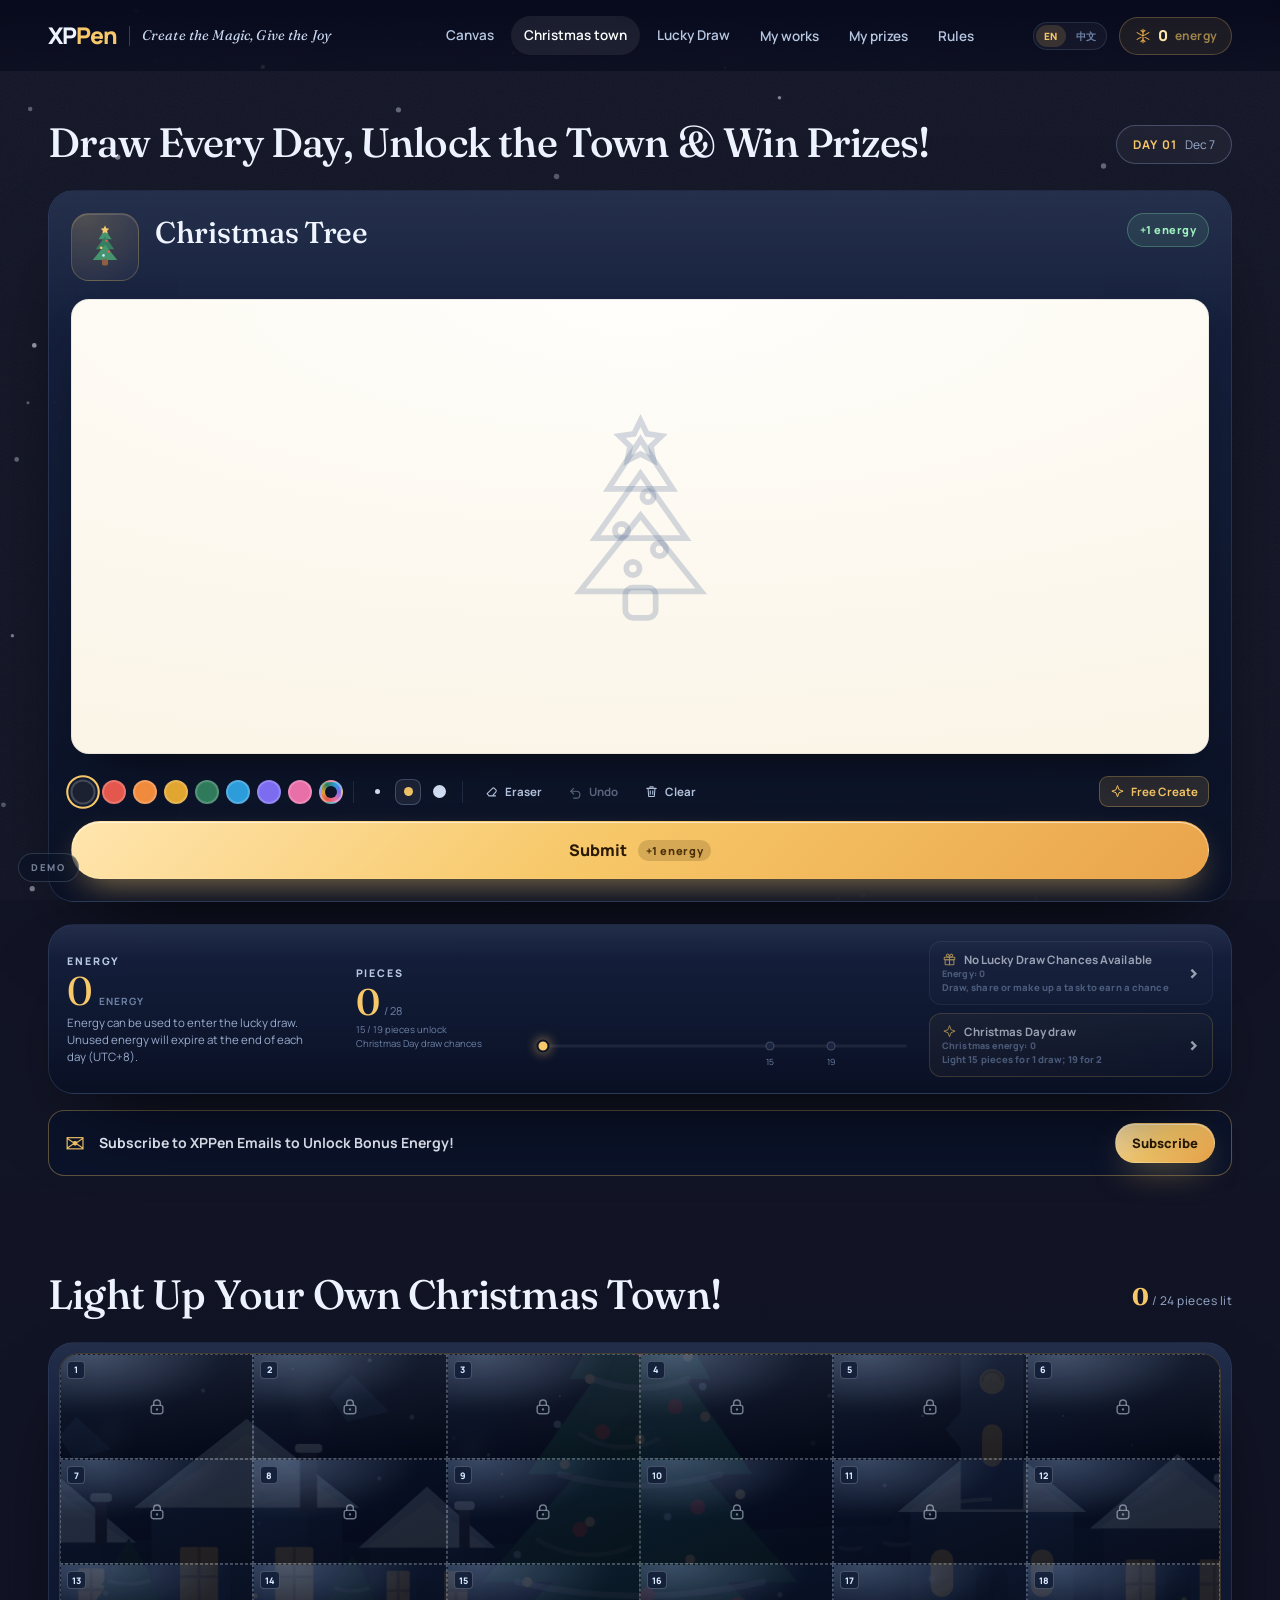
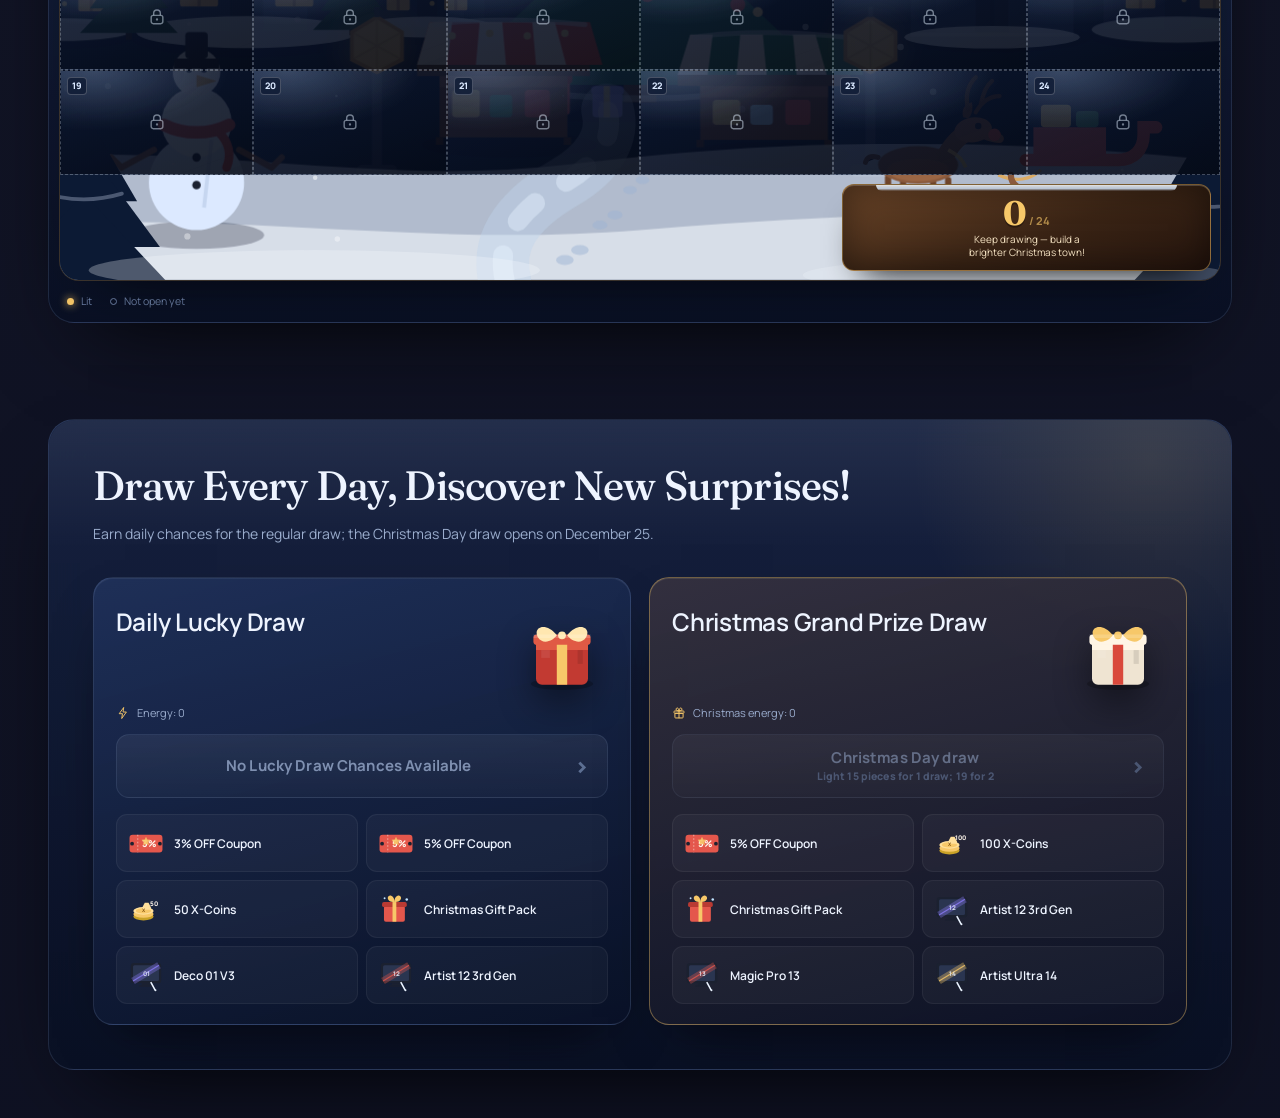
==== commit 257321c9: "更新圣诞活动原型规则与页面展示" ====
--- a/xppen-christmas-2026-standalone.html
+++ b/xppen-christmas-2026-standalone.html
@@ -1,15 +1,15 @@
 <!DOCTYPE html>
-<html lang="en">
-<head>
-  <meta charset="UTF-8">
-  <meta name="viewport" content="width=device-width, initial-scale=1, viewport-fit=cover">
-  <meta name="theme-color" content="#05081a">
+<html lang="en" data-page-node-id="nJE2GCZTZe5DqzqCXGwqtJ">
+<head data-page-node-id="k6OG3k3saZSYtAiE3tQ1xv">
+  <meta charset="UTF-8" data-page-node-id="CfFXpQFhA5rCrM9ohphjwY">
+  <meta name="viewport" content="width=device-width, initial-scale=1, viewport-fit=cover" data-page-node-id="13XNLGyfcUED1jWDIh5Ajw">
+  <meta name="theme-color" content="#05081a" data-page-node-id="pWHCqAmSVTlenUjhgzqyKG">
   <title>XPPen Christmas 2026 · Create the Magic, Give the Joy</title>
-  <meta name="description" content="Draw a Christmas element every day, light up a snowbound town piece by piece and unwrap stage prizes — including the Christmas Day draw.">
-  <link rel="icon" href="data:image/svg+xml,%3Csvg xmlns='http://www.w3.org/2000/svg' viewBox='0 0 32 32'%3E%3Crect width='32' height='32' rx='8' fill='%230b1228'/%3E%3Cg stroke='%23f7c869' stroke-width='2' stroke-linecap='round'%3E%3Cpath d='M16 5v22M6.5 10.5l19 11M25.5 10.5l-19 11'/%3E%3Cpath d='M12 7l4 3 4-3M12 25l4-3 4 3'/%3E%3C/g%3E%3C/svg%3E">
-  <link rel="preconnect" href="https://fonts.googleapis.com">
-  <link rel="preconnect" href="https://fonts.gstatic.com" crossorigin>
-  <link href="https://fonts.googleapis.com/css2?family=Fraunces:ital,opsz,wght@0,9..144,400..700;1,9..144,400..700&family=Manrope:wght@400;500;600;700;800&display=swap" rel="stylesheet">
+  <meta name="description" content="Draw a Christmas element every day, light up a snowbound town piece by piece and unwrap stage prizes — including the Christmas Day draw." data-page-node-id="azIJEL3gFB0V72EwETMpP1">
+  <link rel="icon" href="data:image/svg+xml,%3Csvg xmlns='http://www.w3.org/2000/svg' viewBox='0 0 32 32'%3E%3Crect width='32' height='32' rx='8' fill='%230b1228'/%3E%3Cg stroke='%23f7c869' stroke-width='2' stroke-linecap='round'%3E%3Cpath d='M16 5v22M6.5 10.5l19 11M25.5 10.5l-19 11'/%3E%3Cpath d='M12 7l4 3 4-3M12 25l4-3 4 3'/%3E%3C/g%3E%3C/svg%3E" data-page-node-id="AGnulBp3ox60GFnxyBL0qh">
+  <link rel="preconnect" href="https://fonts.googleapis.com" data-page-node-id="bvq1c3HbgkiAdpAjaSV1Uj">
+  <link rel="preconnect" href="https://fonts.gstatic.com" crossorigin data-page-node-id="lE587xN4vDVD4gCPFuxCYD">
+  <link href="https://fonts.googleapis.com/css2?family=Fraunces:ital,opsz,wght@0,9..144,400..700;1,9..144,400..700&family=Manrope:wght@400;500;600;700;800&display=swap" rel="stylesheet" data-page-node-id="tzDBy0eDNbWcaSjgTvGFQF">
   <style>
 /* ==========================================================================
    XPPen Christmas 2026 — Create the Magic, Give the Joy
@@ -520,7 +520,7 @@
   position: absolute;
   inset: 0;
   display: grid;
-  grid-template-columns: repeat(7, 1fr);
+  grid-template-columns: repeat(6, 1fr);
   grid-template-rows: repeat(4, 1fr);
   gap: 2px;
 }
@@ -3277,497 +3277,478 @@
   .subscription-entry .btn { flex-shrink: 0; padding-inline: 12px; }
 }
 
+/* Work-list actions and close controls. */
+.works-modal > .modal-close, .prizes-modal > .modal-close { display: none; }
+.work-item { min-width: 0; }
+.work-item .work-card { width: 100%; }
+.work-actions { display: flex; gap: 6px; margin-top: 6px; }
+.work-actions button { flex: 1; min-width: 0; padding: 6px 3px; border: 1px solid var(--stroke); border-radius: 8px; background: rgba(255,255,255,.05); color: var(--text); cursor: pointer; font: inherit; font-size: 11px; }
+.work-actions button:hover { border-color: var(--gold); }
+
 </style>
 </head>
-<body>
-
-<svg class="svg-defs" aria-hidden="true" focusable="false">
-  <symbol id="i-arrow" viewBox="0 0 24 24"><path d="M4 12h15M13 6l6 6-6 6" fill="none" stroke="currentColor" stroke-width="1.8" stroke-linecap="round" stroke-linejoin="round"/></symbol>
-  <symbol id="i-close" viewBox="0 0 24 24"><path d="M6 6l12 12M18 6L6 18" fill="none" stroke="currentColor" stroke-width="1.8" stroke-linecap="round"/></symbol>
-  <symbol id="i-lock" viewBox="0 0 24 24"><rect x="5" y="10" width="14" height="10" rx="2.5" fill="none" stroke="currentColor" stroke-width="1.7"/><path d="M8 10V7.5a4 4 0 0 1 8 0V10" fill="none" stroke="currentColor" stroke-width="1.7"/><circle cx="12" cy="15" r="1.4" fill="currentColor"/></symbol>
-  <symbol id="i-check" viewBox="0 0 24 24"><path d="M5 12.5l4.5 4.5L19 7" fill="none" stroke="currentColor" stroke-width="2" stroke-linecap="round" stroke-linejoin="round"/></symbol>
-  <symbol id="i-share" viewBox="0 0 24 24"><circle cx="18" cy="5.5" r="2.6" fill="none" stroke="currentColor" stroke-width="1.7"/><circle cx="6" cy="12" r="2.6" fill="none" stroke="currentColor" stroke-width="1.7"/><circle cx="18" cy="18.5" r="2.6" fill="none" stroke="currentColor" stroke-width="1.7"/><path d="M8.4 10.7l7.2-4M8.4 13.3l7.2 4" fill="none" stroke="currentColor" stroke-width="1.7"/></symbol>
-  <symbol id="i-download" viewBox="0 0 24 24"><path d="M12 3v12m0 0l-5-5m5 5l5-5M4 20h16" fill="none" stroke="currentColor" stroke-width="1.8" stroke-linecap="round" stroke-linejoin="round"/></symbol>
-  <symbol id="i-gift" viewBox="0 0 24 24"><rect x="3.5" y="8.5" width="17" height="4" rx="1.2" fill="none" stroke="currentColor" stroke-width="1.7"/><rect x="5" y="12.5" width="14" height="8" rx="1.2" fill="none" stroke="currentColor" stroke-width="1.7"/><path d="M12 8.5V21M12 8.5C10 8.5 7 7.8 7 5.6 7 4 8.4 3 9.7 3.6 11.2 4.3 12 6.4 12 8.5zm0 0c2 0 5-.7 5-2.9C17 4 15.6 3 14.3 3.6 12.8 4.3 12 6.4 12 8.5z" fill="none" stroke="currentColor" stroke-width="1.7" stroke-linejoin="round"/></symbol>
-  <symbol id="i-bolt" viewBox="0 0 24 24"><path d="M13.2 2.5L5.5 13.2h5.6L9.8 21.5l8-11.2h-5.7z" fill="none" stroke="currentColor" stroke-width="1.6" stroke-linejoin="round"/></symbol>
-  <symbol id="i-gift-deco" viewBox="0 0 120 120"><ellipse cx="60" cy="106" rx="36" ry="7" fill="#000" opacity=".22"/><path d="M30 58h60v42a7 7 0 0 1-7 7H37a7 7 0 0 1-7-7z" fill="var(--deco-box,#c23a32)"/><path d="M30 58h60v9H30z" fill="var(--deco-lid,#e05a45)"/><rect x="54" y="58" width="12" height="49" fill="var(--deco-ribbon,#f7c869)"/><rect x="27" y="49" width="66" height="12" rx="4" fill="var(--deco-lid,#e05a45)"/><path d="M54 50C42 34 26 40 32 52c6 10 18 4 22-2z" fill="var(--deco-bow,#f7c869)"/><path d="M66 50c12-16 28-10 22 2-6 10-18 4-22-2z" fill="var(--deco-bow,#f7c869)"/><circle cx="60" cy="50" r="4.5" fill="var(--deco-bow,#f7c869)"/><path d="M36 67h10v9H36z" fill="#fff" opacity=".08"/><path d="M78 67h6v16h-6z" fill="#000" opacity=".1"/><path d="M27 49h66v4H27z" fill="#fff" opacity=".16"/></symbol>
-  <symbol id="i-sparkle" viewBox="0 0 24 24"><path d="M12 2.5l2.4 6.6L21 11.5l-6.6 2.4L12 20.5l-2.4-6.6L3 11.5l6.6-2.4z" fill="none" stroke="currentColor" stroke-width="1.6" stroke-linejoin="round"/></symbol>
-  <symbol id="i-lock-open" viewBox="0 0 24 24"><rect x="5" y="10" width="14" height="10" rx="2.5" fill="none" stroke="currentColor" stroke-width="1.7"/><path d="M8 10V7.5a4 4 0 0 1 7.6-1.7" fill="none" stroke="currentColor" stroke-width="1.7" stroke-linecap="round"/></symbol>
-  <symbol id="i-calendar" viewBox="0 0 24 24"><rect x="3.5" y="5" width="17" height="15.5" rx="2.5" fill="none" stroke="currentColor" stroke-width="1.7"/><path d="M3.5 9.5h17M8 3v4M16 3v4" fill="none" stroke="currentColor" stroke-width="1.7" stroke-linecap="round"/></symbol>
-  <symbol id="i-snow" viewBox="0 0 24 24"><g fill="none" stroke="currentColor" stroke-width="1.5" stroke-linecap="round"><path d="M12 3v18M4.2 7.5l15.6 9M19.8 7.5l-15.6 9"/><path d="M9.4 4.6L12 6.8l2.6-2.2M9.4 19.4L12 17.2l2.6 2.2"/></g></symbol>
-  <symbol id="i-undo" viewBox="0 0 24 24"><path d="M9 7L4.5 11.5 9 16" fill="none" stroke="currentColor" stroke-width="1.8" stroke-linecap="round" stroke-linejoin="round"/><path d="M4.5 11.5h9a5.5 5.5 0 0 1 0 11H9" fill="none" stroke="currentColor" stroke-width="1.8" stroke-linecap="round"/></symbol>
-  <symbol id="i-eraser" viewBox="0 0 24 24"><path d="M8 19h11M5 15.5l8.5-8.5a2.2 2.2 0 0 1 3.1 0l2.4 2.4a2.2 2.2 0 0 1 0 3.1L13.5 19H8l-3-3.5z" fill="none" stroke="currentColor" stroke-width="1.7" stroke-linejoin="round"/></symbol>
-  <symbol id="i-trash" viewBox="0 0 24 24"><path d="M4.5 7h15M9.5 7V4.5h5V7M6.5 7l1 13h9l1-13M10 11v5.5M14 11v5.5" fill="none" stroke="currentColor" stroke-width="1.7" stroke-linecap="round" stroke-linejoin="round"/></symbol>
-  <symbol id="i-grid" viewBox="0 0 24 24"><rect x="4" y="4" width="6.4" height="6.4" rx="1.6" fill="none" stroke="currentColor" stroke-width="1.7"/><rect x="13.6" y="4" width="6.4" height="6.4" rx="1.6" fill="none" stroke="currentColor" stroke-width="1.7"/><rect x="4" y="13.6" width="6.4" height="6.4" rx="1.6" fill="none" stroke="currentColor" stroke-width="1.7"/><rect x="13.6" y="13.6" width="6.4" height="6.4" rx="1.6" fill="none" stroke="currentColor" stroke-width="1.7"/></symbol>
-  <symbol id="i-menu" viewBox="0 0 24 24"><path d="M4 7h16M4 12h16M4 17h16" fill="none" stroke="currentColor" stroke-width="1.8" stroke-linecap="round"/></symbol>
-  <symbol id="i-info" viewBox="0 0 24 24"><circle cx="12" cy="12" r="9" fill="none" stroke="currentColor" stroke-width="1.7"/><path d="M12 11v6M12 7.6v.6" stroke="currentColor" stroke-width="1.9" stroke-linecap="round"/></symbol>
+<body data-page-node-id="8VBautKgyjJiDHeApBt82M">
+
+<svg class="svg-defs" aria-hidden="true" focusable="false" data-page-node-id="6DXDaz7JgSwGHFRDOa7I6O">
+  <symbol id="i-arrow" viewBox="0 0 24 24" data-page-node-id="ZR0YPLRX0lRVCSg7kEmyHu"><path d="M4 12h15M13 6l6 6-6 6" fill="none" stroke="currentColor" stroke-width="1.8" stroke-linecap="round" stroke-linejoin="round" data-page-node-id="AeG5NxDHsYTGU7Wua712SS"/></symbol>
+  <symbol id="i-close" viewBox="0 0 24 24" data-page-node-id="6Dtdxx5uAYPQN3h2ujssmS"><path d="M6 6l12 12M18 6L6 18" fill="none" stroke="currentColor" stroke-width="1.8" stroke-linecap="round" data-page-node-id="rBAQc41AFQ6s3l6ddtw39X"/></symbol>
+  <symbol id="i-lock" viewBox="0 0 24 24" data-page-node-id="0s2Frs8GpNUoujf8O5LNme"><rect x="5" y="10" width="14" height="10" rx="2.5" fill="none" stroke="currentColor" stroke-width="1.7" data-page-node-id="JagkzgDsenCqGjWAQa46WC"/><path d="M8 10V7.5a4 4 0 0 1 8 0V10" fill="none" stroke="currentColor" stroke-width="1.7" data-page-node-id="v3uvS9DceLWvmi1dtAAm0M"/><circle cx="12" cy="15" r="1.4" fill="currentColor" data-page-node-id="RDxpEF8ZpkgcrUkUyRLBGH"/></symbol>
+  <symbol id="i-check" viewBox="0 0 24 24" data-page-node-id="1pG0UxlTAui9Pnrbp4GZtT"><path d="M5 12.5l4.5 4.5L19 7" fill="none" stroke="currentColor" stroke-width="2" stroke-linecap="round" stroke-linejoin="round" data-page-node-id="b4QkHMhPFVJcdEZ2bQjEBF"/></symbol>
+  <symbol id="i-share" viewBox="0 0 24 24" data-page-node-id="f8pOs14zpbJqN1AaaB3ZCK"><circle cx="18" cy="5.5" r="2.6" fill="none" stroke="currentColor" stroke-width="1.7" data-page-node-id="q8IpFJo2mCbABtERPM0kbm"/><circle cx="6" cy="12" r="2.6" fill="none" stroke="currentColor" stroke-width="1.7" data-page-node-id="Asw3jMr4tYasoB0JoK0ndm"/><circle cx="18" cy="18.5" r="2.6" fill="none" stroke="currentColor" stroke-width="1.7" data-page-node-id="zEsGKYguLBGHUJS9VWTf4g"/><path d="M8.4 10.7l7.2-4M8.4 13.3l7.2 4" fill="none" stroke="currentColor" stroke-width="1.7" data-page-node-id="l8c67gMMupeyq6qJOLvi7v"/></symbol>
+  <symbol id="i-download" viewBox="0 0 24 24" data-page-node-id="vMPEkGcRFyEIn9ZaauoEj3"><path d="M12 3v12m0 0l-5-5m5 5l5-5M4 20h16" fill="none" stroke="currentColor" stroke-width="1.8" stroke-linecap="round" stroke-linejoin="round" data-page-node-id="3odJsT9CTMIQvsZ5IKZJiI"/></symbol>
+  <symbol id="i-gift" viewBox="0 0 24 24" data-page-node-id="1GuHXp8rooVajowqJKTAzj"><rect x="3.5" y="8.5" width="17" height="4" rx="1.2" fill="none" stroke="currentColor" stroke-width="1.7" data-page-node-id="Rw6QuUyAYzhF8Wy9HrPxsB"/><rect x="5" y="12.5" width="14" height="8" rx="1.2" fill="none" stroke="currentColor" stroke-width="1.7" data-page-node-id="oPCUe4o3gTvqqzYSmpXFRA"/><path d="M12 8.5V21M12 8.5C10 8.5 7 7.8 7 5.6 7 4 8.4 3 9.7 3.6 11.2 4.3 12 6.4 12 8.5zm0 0c2 0 5-.7 5-2.9C17 4 15.6 3 14.3 3.6 12.8 4.3 12 6.4 12 8.5z" fill="none" stroke="currentColor" stroke-width="1.7" stroke-linejoin="round" data-page-node-id="DlOwhQj8BvWW3Yo9tErpl7"/></symbol>
+  <symbol id="i-bolt" viewBox="0 0 24 24" data-page-node-id="u5javsJDKPOdYNfCPmVd2i"><path d="M13.2 2.5L5.5 13.2h5.6L9.8 21.5l8-11.2h-5.7z" fill="none" stroke="currentColor" stroke-width="1.6" stroke-linejoin="round" data-page-node-id="qF5EnpeXY2X1YuqgyDmCQU"/></symbol>
+  <symbol id="i-gift-deco" viewBox="0 0 120 120" data-page-node-id="EBZXfQwCcc9Tc4QYOh5PYD"><ellipse cx="60" cy="106" rx="36" ry="7" fill="#000" opacity=".22" data-page-node-id="PnNkCVuz2KvPM2h6sH7pR9"/><path d="M30 58h60v42a7 7 0 0 1-7 7H37a7 7 0 0 1-7-7z" fill="var(--deco-box,#c23a32)" data-page-node-id="8FIDEeHJYt003wooFnOePb"/><path d="M30 58h60v9H30z" fill="var(--deco-lid,#e05a45)" data-page-node-id="Go2r4s0HGuEEoqW4uTs2Zh"/><rect x="54" y="58" width="12" height="49" fill="var(--deco-ribbon,#f7c869)" data-page-node-id="qvHl4dj6p3aw1ExsAnVmpp"/><rect x="27" y="49" width="66" height="12" rx="4" fill="var(--deco-lid,#e05a45)" data-page-node-id="tViD09wlIWAPIzAQJg5shh"/><path d="M54 50C42 34 26 40 32 52c6 10 18 4 22-2z" fill="var(--deco-bow,#f7c869)" data-page-node-id="nDTErxFMPLhNw2QSgKW7qR"/><path d="M66 50c12-16 28-10 22 2-6 10-18 4-22-2z" fill="var(--deco-bow,#f7c869)" data-page-node-id="65k4uEezNoiFJSqLNGdM2S"/><circle cx="60" cy="50" r="4.5" fill="var(--deco-bow,#f7c869)" data-page-node-id="QpQVUrG2QQcSqmSnkvrNKG"/><path d="M36 67h10v9H36z" fill="#fff" opacity=".08" data-page-node-id="VMJLZKiopLzALhLelYYvID"/><path d="M78 67h6v16h-6z" fill="#000" opacity=".1" data-page-node-id="WlIA5vtTDkmU3ZTb2Fh4Mn"/><path d="M27 49h66v4H27z" fill="#fff" opacity=".16" data-page-node-id="JshBSqc4hYPUvdAUunKAUP"/></symbol>
+  <symbol id="i-sparkle" viewBox="0 0 24 24" data-page-node-id="ANVKdR5mr2XEI2uH5HUR8t"><path d="M12 2.5l2.4 6.6L21 11.5l-6.6 2.4L12 20.5l-2.4-6.6L3 11.5l6.6-2.4z" fill="none" stroke="currentColor" stroke-width="1.6" stroke-linejoin="round" data-page-node-id="rVuDTDeQwEs5YEdyL3ZYuy"/></symbol>
+  <symbol id="i-lock-open" viewBox="0 0 24 24" data-page-node-id="bERGttlKKsX3W5ZL6FiQi0"><rect x="5" y="10" width="14" height="10" rx="2.5" fill="none" stroke="currentColor" stroke-width="1.7" data-page-node-id="aCo1QjIRvKxMeCWecVx6Re"/><path d="M8 10V7.5a4 4 0 0 1 7.6-1.7" fill="none" stroke="currentColor" stroke-width="1.7" stroke-linecap="round" data-page-node-id="GkdbIZcpNxGKGNUhCdZhkB"/></symbol>
+  <symbol id="i-calendar" viewBox="0 0 24 24" data-page-node-id="B5bQtTBA8FJMljNjGj2pKI"><rect x="3.5" y="5" width="17" height="15.5" rx="2.5" fill="none" stroke="currentColor" stroke-width="1.7" data-page-node-id="SHZ5TyaG7pW3zJkOgTTl5i"/><path d="M3.5 9.5h17M8 3v4M16 3v4" fill="none" stroke="currentColor" stroke-width="1.7" stroke-linecap="round" data-page-node-id="ddEv1Kgsah1Kvnu9cxxppC"/></symbol>
+  <symbol id="i-snow" viewBox="0 0 24 24" data-page-node-id="iriF9QF58XxpMDn96zHXep"><g fill="none" stroke="currentColor" stroke-width="1.5" stroke-linecap="round" data-page-node-id="maTPXjpABVBoFrxNQ6ouxE"><path d="M12 3v18M4.2 7.5l15.6 9M19.8 7.5l-15.6 9" data-page-node-id="Y2CkNv6srFshhapB34PQp2"/><path d="M9.4 4.6L12 6.8l2.6-2.2M9.4 19.4L12 17.2l2.6 2.2" data-page-node-id="fqjCpJjfvuXyVzZqeHK9Bg"/></g></symbol>
+  <symbol id="i-undo" viewBox="0 0 24 24" data-page-node-id="3CJAvMMgIBGIw4V87VvOJI"><path d="M9 7L4.5 11.5 9 16" fill="none" stroke="currentColor" stroke-width="1.8" stroke-linecap="round" stroke-linejoin="round" data-page-node-id="jadyTDA0n5K9TMsEe74Hqp"/><path d="M4.5 11.5h9a5.5 5.5 0 0 1 0 11H9" fill="none" stroke="currentColor" stroke-width="1.8" stroke-linecap="round" data-page-node-id="hciIaMYgDitWiKBcODoCTZ"/></symbol>
+  <symbol id="i-eraser" viewBox="0 0 24 24" data-page-node-id="rBwKe1H54BrWtVMYHCoEz8"><path d="M8 19h11M5 15.5l8.5-8.5a2.2 2.2 0 0 1 3.1 0l2.4 2.4a2.2 2.2 0 0 1 0 3.1L13.5 19H8l-3-3.5z" fill="none" stroke="currentColor" stroke-width="1.7" stroke-linejoin="round" data-page-node-id="ojNMEe2zFH4Get9wJR9zYc"/></symbol>
+  <symbol id="i-trash" viewBox="0 0 24 24" data-page-node-id="OoNNm9qnGzn07hN1aExPwo"><path d="M4.5 7h15M9.5 7V4.5h5V7M6.5 7l1 13h9l1-13M10 11v5.5M14 11v5.5" fill="none" stroke="currentColor" stroke-width="1.7" stroke-linecap="round" stroke-linejoin="round" data-page-node-id="QmRNxGmDA4IGsq7RmX3HtR"/></symbol>
+  <symbol id="i-grid" viewBox="0 0 24 24" data-page-node-id="WJTJtWbQXTAcPDsDIf1nXu"><rect x="4" y="4" width="6.4" height="6.4" rx="1.6" fill="none" stroke="currentColor" stroke-width="1.7" data-page-node-id="6cNLrUXcB8puXiWvZLBvCw"/><rect x="13.6" y="4" width="6.4" height="6.4" rx="1.6" fill="none" stroke="currentColor" stroke-width="1.7" data-page-node-id="3lsbn3hF9O7Z9MxQRTVohU"/><rect x="4" y="13.6" width="6.4" height="6.4" rx="1.6" fill="none" stroke="currentColor" stroke-width="1.7" data-page-node-id="99M1petITPbq0nGgJGIsrF"/><rect x="13.6" y="13.6" width="6.4" height="6.4" rx="1.6" fill="none" stroke="currentColor" stroke-width="1.7" data-page-node-id="6PcdADxeSO6DIVX3EG2UxO"/></symbol>
+  <symbol id="i-menu" viewBox="0 0 24 24" data-page-node-id="zj3hqyFE3gGsVeFhfdf7mp"><path d="M4 7h16M4 12h16M4 17h16" fill="none" stroke="currentColor" stroke-width="1.8" stroke-linecap="round" data-page-node-id="tDaAE0eNm28FHhAstegxHM"/></symbol>
+  <symbol id="i-info" viewBox="0 0 24 24" data-page-node-id="8COlmooSIlXpeM2AFsWBqe"><circle cx="12" cy="12" r="9" fill="none" stroke="currentColor" stroke-width="1.7" data-page-node-id="HEphC4IQCwsMgF56OidajL"/><path d="M12 11v6M12 7.6v.6" stroke="currentColor" stroke-width="1.9" stroke-linecap="round" data-page-node-id="6JgoHLEZmW3dZHfwbm9wv3"/></symbol>
 </svg>
 
-<div class="snowfall" aria-hidden="true"><canvas id="snow-canvas"></canvas></div>
-
-<header class="topbar" id="topbar">
-  <a class="brand" href="#top" aria-label="XPPen Christmas 2026 home">
-    <span class="brand-mark">XP<span>Pen</span></span>
-    <span class="brand-divider"></span>
-    <span class="brand-event" data-i18n="brand.event">Christmas 2026</span>
+<div class="snowfall" aria-hidden="true" data-page-node-id="5LnMtSvMU7RVQmZ47Ei5Az"><canvas id="snow-canvas" data-page-node-id="QAGLUyu4ugB1vVPwB3O6Jq"></canvas></div>
+
+<header class="topbar" id="topbar" data-page-node-id="VYYUDFEUo0AgHTIwyTmjQg">
+  <a class="brand" href="#top" aria-label="XPPen Christmas 2026 home" data-page-node-id="IzQROBai4zw6HtypnkTxnG">
+    <span class="brand-mark" data-page-node-id="kN22Dg8vhoML0pHZXiZYAU">XP<span data-page-node-id="OkXsOMUUvrwzfI1EsbbYoa">Pen</span></span>
+    <span class="brand-divider" data-page-node-id="B9UpPbBfKfqpfGeb2HFOiF"></span>
+    <span class="brand-event" data-i18n="brand.header" data-page-node-id="rEFCWIJEXUCNupw33ZLDAk">Create the Magic, Give the Joy</span>
   </a>
-  <nav class="topnav" aria-label="Sections" data-i18n-aria="nav.sections">
-    <a href="#studio" data-nav="studio" data-i18n="nav.studio">Studio</a>
-    <a href="#collection" data-nav="town" data-i18n="nav.town">My town</a>
-    <a href="#collection" data-nav="collection" data-i18n="nav.collection">Collection</a>
-    <button type="button" data-open-works data-i18n="nav.myWorks">My works</button>
-    <button type="button" data-open-prizes data-i18n="nav.prizes">Prizes</button>
-    <button type="button" data-open-rules data-i18n="nav.rules">Rules</button>
+  <nav class="topnav" aria-label="Sections" data-i18n-aria="nav.sections" data-page-node-id="BffaMsW22sPp6WB5yOLsYU">
+    <a href="#studio" data-nav="studio" data-i18n="nav.studio" data-page-node-id="n3Xhb7XZqaM9nukHTLTbpg">Studio</a>
+    <a href="#collection" data-nav="town" data-i18n="nav.town" data-page-node-id="TdXT3lI5LnNht4mFTAywNU">My town</a>
+    <a href="#prizes" data-nav="draw" data-i18n="nav.draw" data-page-node-id="AY4s3fcyiUiBgoUevkmsqp">Draw</a>
+    <button type="button" data-open-works data-i18n="nav.myWorks" data-page-node-id="mN2q5M77hvREDwjzAnlIAn">My works</button>
+    <button type="button" data-open-prizes data-i18n="nav.prizes" data-page-node-id="AxGl4eG0J1AhAtoPCr4Wm4">Prizes</button>
+    <button type="button" data-open-rules data-i18n="nav.rules" data-page-node-id="ZSBLO09xf1DnFHERpTsecV">Rules</button>
   </nav>
-  <div class="top-actions">
-    <div class="lang-switch" id="lang-switch" role="group" aria-label="Language" data-i18n-aria="nav.lang">
-      <button type="button" data-lang="en">EN</button>
-      <button type="button" data-lang="zh">中文</button>
+  <div class="top-actions" data-page-node-id="OvQD3PHxC7GFNwtJnQP3h7">
+    <div class="lang-switch" id="lang-switch" role="group" aria-label="Language" data-i18n-aria="nav.lang" data-page-node-id="00EvrNCP3LeCtKYgV3N3x8">
+      <button type="button" data-lang="en" data-page-node-id="UwCO7q4ay2rE9LCkZyfE6p">EN</button>
+      <button type="button" data-lang="zh" data-page-node-id="r9k9Oj9kaewq37pv3ILcYV">中文</button>
     </div>
-    <div class="energy-chip" title="Christmas energy" data-i18n-title="tool.energyTip">
-      <svg class="i"><use href="#i-snow"/></svg>
-      <b id="nav-energy">0</b><span data-i18n="hero.energyUnit">energy</span>
+    <div class="energy-chip" title="Christmas energy" data-i18n-title="tool.energyTip" data-page-node-id="VbtQjunxD4F1BWwq9O4Smy">
+      <svg class="i" data-page-node-id="EM0yBLGhPvpMMwmgCtmhGh"><use href="#i-snow" data-page-node-id="bgirQQWTqiYsPJJBljS8Es"/></svg>
+      <b id="nav-energy" data-page-node-id="GxHWK48r7jOLZUOJBfvxcI">0</b><span data-i18n="hero.energyUnit" data-page-node-id="CQmOgdh4ky8GUBz1xxS7qd">energy</span>
     </div>
-    <button class="signout-btn" id="signout-btn" type="button" hidden aria-label="Sign out" data-i18n-aria="nav.signOut"><span class="signout-text" data-i18n="nav.signOut">Sign out</span><svg class="i signout-icon"><use href="#i-arrow"/></svg></button>
+    <button class="signout-btn" id="signout-btn" type="button" hidden aria-label="Sign out" data-i18n-aria="nav.signOut" data-page-node-id="A7jqq0qi8UBrEfOqdt2FU4"><span class="signout-text" data-i18n="nav.signOut" data-page-node-id="RDVjWUY1FyjcQBlbQQaGpo">Sign out</span><svg class="i signout-icon" data-page-node-id="sMqmubR5kQv3zsDjeEeGmr"><use href="#i-arrow" data-page-node-id="nr6JCBGfZ0GqCJUiWZsahR"/></svg></button>
   </div>
 </header>
 
-<div class="popover" id="avatar-menu" role="menu" hidden>
-  <div class="popover-head">
-    <strong id="menu-name">Demo Maker</strong>
-    <span id="menu-email">demo@xp-pen.com</span>
+<div class="popover" id="avatar-menu" role="menu" hidden data-page-node-id="eX2TjClenHfGrx7lcBC0lw">
+  <div class="popover-head" data-page-node-id="NmUfl5pthxyBEjJDU853Ko">
+    <strong id="menu-name" data-page-node-id="S6s29en9jkHyMVW7oItfK4">Demo Maker</strong>
+    <span id="menu-email" data-page-node-id="8zOGJUIdbn3qaPSL5N2PyT">demo@xp-pen.com</span>
   </div>
-  <button type="button" role="menuitem" data-open-prizes data-i18n="nav.myPrizes">My prizes</button>
-  <button type="button" role="menuitem" data-open-works data-i18n="nav.myWorks">My works</button>
-  <button type="button" role="menuitem" data-open-rules data-i18n="nav.eventRules">Event rules</button>
-  <button type="button" role="menuitem" data-open-keepsake data-i18n="nav.keepsake">My keepsake</button>
-  <button type="button" role="menuitem" data-open-demo data-i18n="nav.demo">Demo controls</button>
-  <button type="button" role="menuitem" class="popover-danger" data-sign-out data-i18n="nav.signOut">Sign out</button>
+  <button type="button" role="menuitem" data-open-prizes data-i18n="nav.myPrizes" data-page-node-id="yhwJRXic1YHTEQ39lhjb8R">My prizes</button>
+  <button type="button" role="menuitem" data-open-works data-i18n="nav.myWorks" data-page-node-id="yej0q3mpsCnMYKYpJCVZdC">My works</button>
+  <button type="button" role="menuitem" data-open-rules data-i18n="nav.eventRules" data-page-node-id="cP3dPkUGmCZfiSbQ5Icbdr">Event rules</button>
+  <button type="button" role="menuitem" data-open-keepsake data-i18n="nav.keepsake" data-page-node-id="uISnetLb62jRMFLW8oBixi">My keepsake</button>
+  <button type="button" role="menuitem" data-open-demo data-i18n="nav.demo" data-page-node-id="NCD5JnBS87k4vq5VlXxis9">Demo controls</button>
+  <button type="button" role="menuitem" class="popover-danger" data-sign-out data-i18n="nav.signOut" data-page-node-id="8YMduBeD8ClxUybINUNHrf">Sign out</button>
 </div>
 
-<main id="main">
-  <span id="top" aria-hidden="true"></span>
+<main id="main" data-page-node-id="OP4NfcLbDnZjUbP3c9zrpN">
+  <span id="top" aria-hidden="true" data-page-node-id="nBC7nAoXCixUkiaC598wPh"></span>
 
   <!-- ============================================================ HERO -->
-  <section class="hero" hidden>
-    <div class="hero-aurora" aria-hidden="true"></div>
-    <div class="container hero-grid">
-      <div class="hero-copy">
-        <div class="eyebrow"><span class="eyebrow-dot"></span><span data-i18n="hero.eyebrow">XPPen Holiday Event · 2026</span></div>
-        <h1 class="hero-title" data-i18n-html="hero.titleHtml">Create the Magic,<br><em>Give the Joy.</em></h1>
-        <p class="hero-lede" data-i18n="hero.lede">Twenty-eight days, twenty-eight Christmas doodles. Every drawing lights one more piece of a snowbound town — and unlocks a little magic along the way.</p>
-        <div class="hero-meta">
-          <span class="meta-pill"><svg class="i"><use href="#i-calendar"/></svg><span data-i18n="hero.date">Dec 3 – Dec 31, 2026</span></span>
+  <section class="hero" hidden data-page-node-id="kYzFpuAAmCMwcnrDTBntuK">
+    <div class="hero-aurora" aria-hidden="true" data-page-node-id="BzA4UZCu3AsexHaRpP6TYB"></div>
+    <div class="container hero-grid" data-page-node-id="UOXplrcFcdud4uEHhM2lad">
+      <div class="hero-copy" data-page-node-id="86tRSiy68hl9WDh0ubc9N3">
+        <div class="eyebrow" data-page-node-id="VxWZKcPTjbTgjXDX9Fozhn"><span class="eyebrow-dot" data-page-node-id="XsKKQQDjhiygF13gqsr3Qv"></span><span data-i18n="hero.eyebrow" data-page-node-id="KIoDIDRZRZDliqpyPqX0VD">XPPen Holiday Event · 2026</span></div>
+        <h1 class="hero-title" data-i18n-html="hero.titleHtml" data-page-node-id="yBm3T11JedjlkPFw56RF8Q">Create the Magic,<br data-page-node-id="feCTiBJeKs5xWPQfovF0IW"><em data-page-node-id="KLCwGTyi2GAJv10pZS1ta0">Give the Joy.</em></h1>
+        <p class="hero-lede" data-i18n="hero.lede" data-page-node-id="vjniM9Oc24zdzf839eg64R">Twenty-eight days, twenty-eight Christmas doodles. Every drawing lights one more piece of a snowbound town — and unlocks a little magic along the way.</p>
+        <div class="hero-meta" data-page-node-id="tHXMqlBr4lEdhUUKsodmtH">
+          <span class="meta-pill" data-page-node-id="im2U5NfYSpZiMIugqeryhq"><svg class="i" data-page-node-id="bXtD61GEXQ0EtsAIuEiPd1"><use href="#i-calendar" data-page-node-id="DAhTtzYD3TTuR07J5tY6Vx"/></svg><span data-i18n="hero.date" data-page-node-id="jvMc3Gm839CrN0Bniq96Zx">Dec 7 – Dec 31, 2026</span></span>
         </div>
-        <div class="hero-actions">
-          <button class="btn btn-primary" id="hero-cta" type="button">
-            <span id="hero-cta-label">Start today's drawing</span>
-            <svg class="i"><use href="#i-arrow"/></svg>
+        <div class="hero-actions" data-page-node-id="KK5CnjdHzhn0EuYYJBO6Z6">
+          <button class="btn btn-primary" id="hero-cta" type="button" data-page-node-id="crlVH9mZmQQv4pG6y4AtFv">
+            <span id="hero-cta-label" data-page-node-id="jDCo6SfJDbAQfMwzlJ4omV">Start today's drawing</span>
+            <svg class="i" data-page-node-id="lTe0qc1mdViwpnG6dI7TTk"><use href="#i-arrow" data-page-node-id="pbKdb8gpFciJjeABYWOHCN"/></svg>
           </button>
-          <button class="btn btn-ghost" type="button" data-open-rules data-i18n="hero.how">How it works</button>
+          <button class="btn btn-ghost" type="button" data-open-rules data-i18n="hero.how" data-page-node-id="MaFFjqs3ptVn1B8ro2U1tE">How it works</button>
         </div>
-        <div class="hero-stats">
-          <div class="stat"><span class="stat-num" id="stat-energy">0</span><span class="stat-label" data-i18n="hero.energy">Energy</span></div>
-          <div class="stat"><span class="stat-num" id="stat-pieces">0</span><span class="stat-label" data-i18n="hero.pieces">Town pieces</span></div>
+        <div class="hero-stats" data-page-node-id="1zPQQyIRGtxQOVL3QkIUQa">
+          <div class="stat" data-page-node-id="kxygv6c9VbQchE4TCsFVfe"><span class="stat-num" id="stat-energy" data-page-node-id="1hBdAUC0XEmixDBr2bil9P">0</span><span class="stat-label" data-i18n="hero.energy" data-page-node-id="dZfczSrVEr6dB6oqLg6ifb">Energy</span></div>
+          <div class="stat" data-page-node-id="73Yq3iyGoP9FTAE0iczcJX"><span class="stat-num" id="stat-pieces" data-page-node-id="ZlzCQu4FUU8ry64EJRZ5jE">0</span><span class="stat-label" data-i18n="hero.pieces" data-page-node-id="vdVYrB91gcgp5Kfm3Ddje7">Town pieces</span></div>
         </div>
       </div>
 
-      <div class="hero-visual">
-        <div class="town-card">
-          <div class="town-window" id="town-window">
-            <div class="scene-mount" id="scene-mount" aria-hidden="true"></div>
-            <div class="mosaic" id="mosaic"></div>
-            <div class="town-topbar">
-              <span class="live"><i></i><span data-i18n="town.live">Live town</span></span>
-              <span id="town-count">00 / 28 lit</span>
+      <div class="hero-visual" data-page-node-id="h4pDx7aaMKVNTVsUFItwaU">
+        <div class="town-card" data-page-node-id="jajVHmuVOTAnJUn8fcBSZJ">
+          <div class="town-window" id="town-window" data-page-node-id="GTdN6sOzPy4Q3tA336SXzt">
+            <div class="scene-mount" id="scene-mount" aria-hidden="true" data-page-node-id="zS08mgKtr2eeIt5R7FskXk"></div>
+            <div class="mosaic" id="mosaic" data-page-node-id="oF6D512ShGH4WrQvOUI8Sg"></div>
+            <div class="town-topbar" data-page-node-id="vv9ys0IKYEdvITZOGwbdTS">
+              <span class="live" data-page-node-id="T99y1tFrlHxprCeoCZZaSA"><i data-page-node-id="cRdpEfUHoEJTc0i1iGpeIq"></i><span data-i18n="town.live" data-page-node-id="nAWgTlIeMuxsFHojGrYbJI">Live town</span></span>
+              <span id="town-count" data-page-node-id="V4UWxIuS1JSBw30iEBUWBE">00 / 24 lit</span>
             </div>
-            <div class="town-flash" id="town-flash" aria-hidden="true"></div>
+            <div class="town-flash" id="town-flash" aria-hidden="true" data-page-node-id="4BTXwOA0wzQ4apHt7HShYN"></div>
           </div>
-          <div class="town-plaque">
-            <div class="plaque-copy">
-              <span class="plaque-kicker" data-i18n="town.name">Christmas Town</span>
-              <span class="plaque-date" id="plaque-date">Dec 7 · Day 5</span>
+          <div class="town-plaque" data-page-node-id="RAidfA5tFOWvq0YkMBv0mO">
+            <div class="plaque-copy" data-page-node-id="73Nxa1H90OpiKbIJljQAkE">
+              <span class="plaque-kicker" data-i18n="town.name" data-page-node-id="zVTWjlIVcrGQLJrNT7jG2X">Christmas Town</span>
+              <span class="plaque-date" id="plaque-date" data-page-node-id="8uew0cJna3BXXl2uSEf0iB">Dec 7 · Day 5</span>
             </div>
-            <div class="plaque-progress">
-              <b id="plaque-count">00</b><span>/ 28</span>
+            <div class="plaque-progress" data-page-node-id="WJUzKRfXl3Foetoj6mmrTw">
+              <b id="plaque-count" data-page-node-id="CCijwNeZCrHVF0mDPHtZU6">00</b><span data-page-node-id="aGSecXBGbbDEDKEm2TDfrC">/ 28</span>
             </div>
           </div>
         </div>
-        <p class="town-caption"><svg class="i"><use href="#i-sparkle"/></svg><span data-i18n="town.caption">Tap a lit piece to see what you drew</span></p>
+        <p class="town-caption" data-page-node-id="l0EqbscawA9st72Kk3BlJA"><svg class="i" data-page-node-id="aorGkovZ3Gl4GdARDtxoiK"><use href="#i-sparkle" data-page-node-id="KJhEHVxAy1XpMqHTgIlK7x"/></svg><span data-i18n="town.caption" data-page-node-id="GLU2R7F9b8pRxIoZpyXhs6">Tap a lit piece to see what you drew</span></p>
       </div>
     </div>
-    <a class="hero-scroll" href="#studio" aria-label="Scroll to the studio" data-i18n-aria="hero.scrollAria">
-      <span class="hero-scroll-track"><span class="hero-scroll-dot"></span></span>
-      <svg class="i hero-scroll-chevron"><use href="#i-arrow"/></svg>
-      <span class="hero-scroll-label" data-i18n="hero.scroll">Scroll to explore</span>
+    <a class="hero-scroll" href="#studio" aria-label="Scroll to the studio" data-i18n-aria="hero.scrollAria" data-page-node-id="XpDfA0yDpEh11JnpQfF3CU">
+      <span class="hero-scroll-track" data-page-node-id="vcGsJnZ2hHRSwthBrnTuD2"><span class="hero-scroll-dot" data-page-node-id="f694UJvAnUh5OcvXGcl4zA"></span></span>
+      <svg class="i hero-scroll-chevron" data-page-node-id="g5gWOz0abQc6bAAmFZqxWJ"><use href="#i-arrow" data-page-node-id="ALljpkAGvPgovaheXYbEqr"/></svg>
+      <span class="hero-scroll-label" data-i18n="hero.scroll" data-page-node-id="rdYfH0GW0lq2lKtnxoP0zu">Scroll to explore</span>
     </a>
   </section>
 
   <!-- ========================================================== STUDIO -->
-  <section class="section studio" id="studio" style="padding-top: calc(var(--header-h) + 48px)">
-    <div class="container">
-      <div class="section-head">
-        <div>
-          <span class="kicker" data-i18n="studio.kicker">Today's studio</span>
-          <h2 class="section-title" data-i18n="studio.title">Draw today's element</h2>
+  <section class="section studio" id="studio" style="padding-top: calc(var(--header-h) + 48px)" data-page-node-id="s5sJ6sgI7AK2lqiSQiUTWj">
+    <div class="container" data-page-node-id="2IWDfKRS51GIU9dGni3Ah9">
+      <div class="section-head" data-page-node-id="w4EKtiqVpX0Bx6E2jCNI4x">
+        <div data-page-node-id="H6hew7uHrYwmSXXwBv2jJU">
+          <h2 class="section-title" data-i18n="studio.title" data-page-node-id="r38zzchCAzXMNEVv0VD1hi">Draw today's element</h2>
         </div>
-        <div class="day-chip" id="day-chip"><b>Day 05</b><span>Dec 7</span></div>
+        <div class="day-chip" id="day-chip" data-page-node-id="h4jvkqvVWDT327iBI6k2ne"><b data-page-node-id="0ZSwsEextiyGVARqV41QZp">Day 05</b><span data-page-node-id="coDEWCb4fP6oMfQ6BxuIlg">Dec 7</span></div>
       </div>
 
-      <div class="studio-grid">
-        <div class="panel studio-card" id="studio-card">
-          <div class="task-head">
-            <div class="task-icon" id="task-icon"></div>
-            <div class="task-copy">
-              <span class="task-day" id="task-day">Day 05 · Dec 7</span>
-              <h3 id="task-name">Candy Cane</h3>
-              <p id="task-blurb">Stripes, curls and a peppermint twist.</p>
+      <div class="studio-grid" data-page-node-id="aFhuX52Am59592QBh0vbEU">
+        <div class="panel studio-card" id="studio-card" data-page-node-id="PpvTqmYgGn1YEKzlmPjR3F">
+          <div class="task-head" data-page-node-id="ySScfE3EXhDVTN5GTnLPCg">
+            <div class="task-icon" id="task-icon" data-page-node-id="WAF9nKuwfFKqhncYlbJ2FX"></div>
+            <div class="task-copy" data-page-node-id="hTSgObjHYACfqEVKiRSNfO">
+              <span class="task-day" id="task-day" data-page-node-id="5yWGjhUwUsO0YoqBwPmtbt">Day 05 · Dec 7</span>
+              <h3 id="task-name" data-page-node-id="IzdFpATjWtuSjEyRmxEMV7">Candy Cane</h3>
+              <p id="task-blurb" data-page-node-id="rdcbyPJIoC7lBWWGU0Qltf">Stripes, curls and a peppermint twist.</p>
             </div>
-            <span class="reward-badge" id="task-badge">+1 energy</span>
+            <span class="reward-badge" id="task-badge" data-page-node-id="9Q3Bw0StgZg5WkVPpTm6Ci">+1 energy</span>
           </div>
 
-          <div class="makeup-picker" id="makeup-picker" hidden>
-            <div class="makeup-head">
-              <span class="makeup-label">Make-up pieces</span>
-              <span class="makeup-note" data-i18n="makeup.noteShort">No energy · make-up can still complete a stage</span>
+          <div class="makeup-picker" id="makeup-picker" hidden data-page-node-id="mUyw9Dl8U16ECFkUd3k3wh">
+            <div class="makeup-head" data-page-node-id="YPLlqFmQ2dheL6JwEZGQGn">
+              <span class="makeup-label" data-page-node-id="aEBpkAP4kpFRO8AF9pvY0m">Make-up pieces</span>
+              <span class="makeup-note" data-i18n="makeup.noteShort" data-page-node-id="Gfi2xLGM0zrtS2Mpx1DwQx">No energy · make-up can still complete a stage</span>
             </div>
-            <div class="makeup-chips" id="makeup-chips"></div>
+            <div class="makeup-chips" id="makeup-chips" data-page-node-id="bRxDbfekGmbnGbQxeDiKId"></div>
           </div>
-          <div class="studio-gate" id="studio-gate" hidden>
-            <div class="gate-icon"><svg class="i"><use href="#i-gift"/></svg></div>
-            <h3 id="gate-title">Your stage draw is waiting</h3>
-            <p id="gate-copy">You have 6 banked chances. Use them all to keep drawing.</p>
-            <button class="btn btn-primary" id="gate-cta" type="button">Open the draw <svg class="i"><use href="#i-arrow"/></svg></button>
+          <div class="studio-gate" id="studio-gate" hidden data-page-node-id="p7lYe3nUExKSHvHF1GHCVG">
+            <div class="gate-icon" data-page-node-id="AZLbJajaE4gh07KVmtH9xE"><svg class="i" data-page-node-id="JFGCTWamWrhJiXoTwlYLnQ"><use href="#i-gift" data-page-node-id="l092ABEXxVuG5j69TiBuTC"/></svg></div>
+            <h3 id="gate-title" data-page-node-id="NJOA5ldjCQooChnO2oHvMy">Your stage draw is waiting</h3>
+            <p id="gate-copy" data-page-node-id="INJEGIiGglQYFyDZOxfyFE">You have 6 banked chances. Use them all to keep drawing.</p>
+            <button class="btn btn-primary" id="gate-cta" type="button" data-page-node-id="vIDN5uresLmOyzunkmhCB7">Open the draw <svg class="i" data-page-node-id="RtG2HsTb0dOaUN3JdCFz3a"><use href="#i-arrow" data-page-node-id="bNE6LsEBA1bio7o985HEgJ"/></svg></button>
           </div>
 
-          <div id="studio-body">
-            <div class="canvas-shell">
-              <div class="paper" id="paper">
-                <div class="paper-guide" id="guide"></div>
-                <canvas id="pad" aria-label="Drawing canvas" data-i18n-aria="tool.canvas"></canvas>
+          <div id="studio-body" data-page-node-id="XIxhumNqkusHkr90Pa6QSn">
+            <div class="canvas-shell" data-page-node-id="7v7BEwFeI9u1zo2XgLA83b">
+              <div class="paper" id="paper" data-page-node-id="IlH8dYZ2rjQV8plxGm784J">
+                <div class="paper-guide" id="guide" data-page-node-id="lOvUiFwlnDC2IoGOwZwvk1"></div>
+                <canvas id="pad" aria-label="Drawing canvas" data-i18n-aria="tool.canvas" data-page-node-id="kXnbs8tqgrTaeQpafqBCUh"></canvas>
               </div>
-              <div class="canvas-hint" id="canvas-hint">
-                <span id="canvas-mode">Trace the guide or go freestyle — anything you make counts.</span>
+              <div class="canvas-hint" id="canvas-hint" data-page-node-id="DEHfLPYUDtg4FJv4VTKnvW">
+                <span id="canvas-mode" data-page-node-id="GtF5iaEPmZytjmOPUN2IRr">Trace the guide or go freestyle — anything you make counts.</span>
               </div>
             </div>
 
-            <div class="toolbar" role="toolbar" aria-label="Drawing tools">
-              <div class="swatches" id="swatches"></div>
-              <div class="tool-divider"></div>
-              <div class="sizes" id="sizes" aria-label="Brush size"></div>
-              <div class="tool-divider"></div>
-              <div class="tool-group">
-                <button class="tool-btn" id="tool-eraser" type="button" aria-pressed="false"><svg class="i"><use href="#i-eraser"/></svg><span data-i18n="tool.eraser">Eraser</span></button>
-                <button class="tool-btn" id="tool-undo" type="button"><svg class="i"><use href="#i-undo"/></svg><span data-i18n="tool.undo">Undo</span></button>
-                <button class="tool-btn" id="tool-clear" type="button"><svg class="i"><use href="#i-trash"/></svg><span data-i18n="tool.clear">Clear</span></button>
+            <div class="toolbar" role="toolbar" aria-label="Drawing tools" data-page-node-id="zgVPUIBWwHnG7tSM2Bipgp">
+              <div class="swatches" id="swatches" data-page-node-id="wZPStOGVuYETxpEu0RCltD"></div>
+              <div class="tool-divider" data-page-node-id="NCXTkuIlGPFVvw7UX2T8js"></div>
+              <div class="sizes" id="sizes" aria-label="Brush size" data-page-node-id="kRe869uGTCuEIKBSZLxUno"></div>
+              <div class="tool-divider" data-page-node-id="aYtZXoHVrlZPfi6Ia0N15Z"></div>
+              <div class="tool-group" data-page-node-id="prI3Gpdu9w5l6FJmwDyuT6">
+                <button class="tool-btn" id="tool-eraser" type="button" aria-pressed="false" data-page-node-id="iUt9iAyEEQFjcqlC619ppA"><svg class="i" data-page-node-id="REqIl3u1ynG19zbohsO02g"><use href="#i-eraser" data-page-node-id="HgwtKIV2v2xJSG3L4wInlw"/></svg><span data-i18n="tool.eraser" data-page-node-id="6ACSrD9J26HkMY1W7lgNky">Eraser</span></button>
+                <button class="tool-btn" id="tool-undo" type="button" data-page-node-id="EULYK1oNx4kwweDoiy1jU1"><svg class="i" data-page-node-id="1hESas4bYyNm3jwmQiEk9H"><use href="#i-undo" data-page-node-id="lSss8MTu8EkI72omzGn8Cg"/></svg><span data-i18n="tool.undo" data-page-node-id="FBHupAd7SgBLZ1yARK6ixU">Undo</span></button>
+                <button class="tool-btn" id="tool-clear" type="button" data-page-node-id="RNhndcYx40QJ6M0P6mTfra"><svg class="i" data-page-node-id="o2VSTGB8LA1D6mPxGzPIJy"><use href="#i-trash" data-page-node-id="usAxvxEH5LIz0pX1G6Ec1x"/></svg><span data-i18n="tool.clear" data-page-node-id="9LUDecboV6kyTD2lWvaQxi">Clear</span></button>
               </div>
-              <button class="tool-btn guide-toggle is-on" id="tool-guide" type="button" aria-pressed="true"><svg class="i"><use href="#i-sparkle"/></svg><span data-i18n="tool.guide">Guide</span></button>
+              <button class="tool-btn guide-toggle is-on" id="tool-guide" type="button" aria-pressed="true" data-page-node-id="PFPXRb9EbmusBt40eME5ql"><svg class="i" data-page-node-id="ceBNfnulSnufFV4hnM7Nkp"><use href="#i-sparkle" data-page-node-id="SsZEB3xHAlx5frCp6AkB86"/></svg><span data-i18n="tool.guide" data-page-node-id="HCSPU31KDgzRrYbqmPaOz7">Guide</span></button>
             </div>
 
-            <button class="btn btn-primary btn-submit" id="submit-drawing" type="button">
-              <span>Submit drawing</span>
-              <span class="submit-plus">+1 energy</span>
+            <button class="btn btn-primary btn-submit" id="submit-drawing" type="button" data-page-node-id="YBaHKEhvJGmDomL3IMlT9r">
+              <span data-page-node-id="FMfCTBTuVIB2VvefPELjYF">Submit drawing</span>
+              <span class="submit-plus" data-page-node-id="oHWJpMUDrwHvxTnUN1weka">+1 energy</span>
             </button>
-            <p class="studio-note" id="studio-note">One daily element · resets at 00:00 UTC+8</p>
+            <p class="studio-note" id="studio-note" data-page-node-id="56BumTiHNO2cr03OhyhbWq">One daily element · resets at 00:00 UTC+8</p>
           </div>
 
-          <div class="studio-done" id="studio-done" hidden>
-            <img class="done-art" id="done-art" alt="Your submitted drawing" hidden>
-            <div class="done-head">
-              <div class="done-check"><svg class="i"><use href="#i-check"/></svg></div>
-              <div class="done-copy">
-                <h3 id="done-title">Today's element is in your town</h3>
-                <p id="done-copy">You earned 1 Christmas energy and lit piece 6.</p>
+          <div class="studio-done" id="studio-done" hidden data-page-node-id="7cxXJzU6ECUge9jgTjh3cy">
+            <img class="done-art" id="done-art" alt="Your submitted drawing" hidden data-page-node-id="rHAsIxwR1wj75HLa2hTiHV">
+            <div class="done-head" data-page-node-id="xWouwh87KltFK8D2cKqTOr">
+              <div class="done-check" data-page-node-id="mlDw9FK8N53zXCNpq4GOvl"><svg class="i" data-page-node-id="PDphhnTxxvVb4MRH5yWFtA"><use href="#i-check" data-page-node-id="8tlkaqkauPb6CJ01gFInTk"/></svg></div>
+              <div class="done-copy" data-page-node-id="BJan9i1gSG8pCjQDx0fmDM">
+                <h3 id="done-title" data-page-node-id="k07Ls3GCGae9m2UkiGRLwT">Today's element is in your town</h3>
+                <p id="done-copy" data-page-node-id="p64xURMkTouvU0NOhcIYN0">You earned 1 Christmas energy and lit piece 6.</p>
               </div>
             </div>
-            <div class="done-actions">
-              <button class="btn btn-primary btn-sm" id="done-continue" type="button" data-i18n="done.continue">Continue drawing</button>
-              <button class="btn btn-ghost btn-sm" id="done-view" type="button" data-i18n="done.view">View my doodle</button>
-              <button class="btn btn-ghost btn-sm" id="done-share" type="button"><svg class="i"><use href="#i-share"/></svg><span data-i18n="done.share">Share +1 chance</span></button>
+            <div class="done-actions" data-page-node-id="jBzrgiEKQxWTPj7e4xLBSr">
+              <button class="btn btn-primary btn-sm" id="done-continue" type="button" data-i18n="done.continue" data-page-node-id="506RPccKG6pIC0cdXpUtVQ">Continue drawing</button>
+              <button class="btn btn-ghost btn-sm" id="done-view" type="button" data-i18n="done.view" data-page-node-id="E1Aa3Po9JvjrdWYcxFjIEn">View my doodle</button>
+              <button class="btn btn-ghost btn-sm" id="done-share" type="button" data-page-node-id="l4kpaPIOsSXwgqwKOMTOLA"><svg class="i" data-page-node-id="vFW61HXS0JeL8jgXKGubVS"><use href="#i-share" data-page-node-id="6e2gFE4fWdsol5DUhzfngf"/></svg><span data-i18n="done.share" data-page-node-id="8TD3fOUKDxBNy6gBwuPuZB">Share +1 chance</span></button>
             </div>
           </div>
 
         </div>
 
-        <div class="panel studio-hud" id="studio-hud">
-          <div class="hud-row">
-          <div class="hud-chance">
-            <div class="hud-chance-head">
-              <span class="card-kicker" data-i18n="chance.kicker">Draw chances</span>
+        <div class="panel studio-hud" id="studio-hud" data-page-node-id="1ehFjeKmZI7XSaN0jOqlsR">
+          <div class="hud-row" data-page-node-id="OgYnjkGvYd44gNmjGO37zP">
+          <div class="hud-chance" data-page-node-id="9cPYBp8u9bRsOSbKqQ0IFi">
+            <div class="hud-chance-head" data-page-node-id="T3uwDhVZZWBnnroxuEaLMS">
+              <span class="card-kicker" data-i18n="chance.kicker" data-page-node-id="n7aPbtEdAPkHGWqTJFfOTf">Draw chances</span>
             </div>
-            <div class="hud-count"><span id="chance-num">0</span><span class="chance-unit" id="chance-unit">chances</span></div>
-            <p class="chance-note" id="chance-note">Draw a piece to earn your first chance.</p>
+            <div class="hud-count" data-page-node-id="nmzTkEBKO90np5FXllkMLG"><span id="chance-num" data-page-node-id="mW0cwJGjr3Rw0gGqaWHYEB">0</span><span class="chance-unit" id="chance-unit" data-page-node-id="GelDHImDHWfFHpPk2Z3xIM">chances</span></div>
+            <p class="chance-note" id="chance-note" data-page-node-id="JtuomWYHVrJFqYCmxCdXEy">Draw a piece to earn your first chance.</p>
           </div>
 
-          <div class="hud-progress" id="hud-milestone">
-            <div class="nm-copy">
-              <span class="card-kicker" data-i18n="chance.milestoneKicker">Pieces</span>
-              <div class="nm-current"><b id="nm-current">0</b><span class="nm-unit">/ 28</span></div>
-              <p class="nm-rule" data-i18n="chance.nmRule">Light 6 / 12 / 18 pieces — one limited draw each</p>
+          <div class="hud-progress" id="hud-milestone" data-page-node-id="9BcJt6dXoAoZTFabL41iiz">
+            <div class="nm-copy" data-page-node-id="FbEH0wwFnXDKclLrAfi9h9">
+              <span class="card-kicker" data-i18n="chance.milestoneKicker" data-page-node-id="LGGGeBJzcy7orLLFDpECbS">Pieces</span>
+              <div class="nm-current" data-page-node-id="dEA1y2Of8RVTyxJEgpM1F4"><b id="nm-current" data-page-node-id="FWlFt1Tu8kTGLlEjf0qdUq">0</b><span class="nm-unit" data-page-node-id="Pg9iqcKmJQx60SpUDemHKk">/ 28</span></div>
+              <p class="nm-rule" data-i18n="chance.nmRule" data-page-node-id="3Y20VV5uK1edurhlEyysFo">Light 6 / 12 / 18 pieces — one limited draw each</p>
             </div>
-            <div class="nm-meter">
-              <div class="nm-bar">
-                <div class="nm-fill" id="nm-fill"></div>
-                <div class="nm-ticks" id="nm-ticks"></div>
-                <span class="nm-here" id="nm-here"></span>
-                <div class="nm-tooltip" id="nm-tooltip" hidden></div>
+            <div class="nm-meter" data-page-node-id="k5meY7eStZjdx3cI2eFh0n">
+              <div class="nm-bar" data-page-node-id="UJJ71RSHacsKHx6tDITeTU">
+                <div class="nm-fill" id="nm-fill" data-page-node-id="lXNb2oErE78jmnWGdIKghT"></div>
+                <div class="nm-ticks" id="nm-ticks" data-page-node-id="OKXm70SrCFqdnAFpdNs0eS"></div>
+                <span class="nm-here" id="nm-here" data-page-node-id="8aFxXK3FUlrRw1aOEgQZHk"></span>
+                <div class="nm-tooltip" id="nm-tooltip" hidden data-page-node-id="heffQdpYAYv1Ilt06aXXUF"></div>
               </div>
             </div>
           </div>
 
-          <div class="hud-draws">
-            <button class="btn btn-ghost btn-sm hud-draw" id="hud-draw" type="button" disabled>
-              <span class="hud-draw-head"><svg class="i"><use href="#i-gift"/></svg><b id="hud-draw-label">Limited draw</b></span>
-              <span class="hud-draw-meta" id="hud-draw-meta">0 energy</span>
-              <span class="hud-draw-sub" id="hud-draw-sub">Unlock in 1 piece</span>
+          <div class="hud-draws" data-page-node-id="Tncbgfzzs5xD4Ga2s38D44">
+            <button class="btn btn-ghost btn-sm hud-draw" id="hud-draw" type="button" disabled data-page-node-id="HK18enECFxD1kM35q4owoe">
+              <span class="hud-draw-head" data-page-node-id="EAO0EIxGE4kJqeRxdr7o6m"><svg class="i" data-page-node-id="hLb8w7SFiNcfZyaed2Gfw0"><use href="#i-gift" data-page-node-id="PGFOtkImgbDasyk65xqQrK"/></svg><b id="hud-draw-label" data-page-node-id="x9NiJAwWrV7h3H3WDzVH95">Limited draw</b></span>
+              <span class="hud-draw-meta" id="hud-draw-meta" data-page-node-id="z1JH1qXbO8fszAoNp8oIAx">0 energy</span>
+              <span class="hud-draw-sub" id="hud-draw-sub" data-page-node-id="uvDawyBCV6oTNu8EfTGAgm">Unlock in 1 piece</span>
             </button>
-            <button class="btn btn-ghost btn-sm hud-draw is-special" id="hud-special-draw" type="button" disabled>
-              <span class="hud-draw-head"><svg class="i"><use href="#i-sparkle"/></svg><b id="hud-special-label">Christmas draw</b></span>
-              <span class="hud-draw-meta" id="hud-special-meta">Christmas energy: 0</span>
-              <span class="hud-draw-sub" id="hud-special-sub">Opens Dec 25</span>
+            <button class="btn btn-ghost btn-sm hud-draw is-special" id="hud-special-draw" type="button" disabled data-page-node-id="iqLfNl2BPZlj8mSCYNxaxh">
+              <span class="hud-draw-head" data-page-node-id="sf2oOzQcws1dXdA2t6gQhp"><svg class="i" data-page-node-id="W9FFlDN8iEO9XHF6A7bvGh"><use href="#i-sparkle" data-page-node-id="JhDoNRFm5FqQRPuPs9h4Bu"/></svg><b id="hud-special-label" data-page-node-id="V9vAyPUO7HiIlASQMxBjVf">Christmas draw</b></span>
+              <span class="hud-draw-meta" id="hud-special-meta" data-page-node-id="uJFHMIqEhCFuR86FoABcGO">Christmas energy: 0</span>
+              <span class="hud-draw-sub" id="hud-special-sub" data-page-node-id="NXmZvgJ7APUaSP5zKk05qD">Opens Dec 25</span>
             </button>
           </div>
         </div>
 </div>
       </div>
-      <div class="subscription-entry" id="subscription-entry" hidden>
-        <span class="subscription-icon" aria-hidden="true">✉</span>
-        <div class="subscription-copy"><strong data-i18n="subscription.title">Subscribe for 1 energy</strong><span data-i18n="subscription.hint">Use it in the limited draw</span></div>
-        <button class="btn btn-primary btn-sm" type="button" id="subscription-open" data-i18n="subscription.open">Subscribe</button>
+      <div class="subscription-entry" id="subscription-entry" hidden data-page-node-id="O9JbAHgmBEWxHwcJDB1USA">
+        <span class="subscription-icon" aria-hidden="true" data-page-node-id="jv1dFs2YUmqdW9lzaHBMR0">✉</span>
+        <div class="subscription-copy" data-page-node-id="CIvOrRLyWjJhZWbtDfp425"><strong data-i18n="subscription.entryTitle" data-page-node-id="qQ2xgkAV8IximPAHiI3Whv">Subscribe to XPPen Emails to Unlock Bonus Energy!</strong></div>
+        <button class="btn btn-primary btn-sm" type="button" id="subscription-open" data-i18n="subscription.open" data-page-node-id="jAfIbnKC4d9qwbY7HnnpOk">Subscribe</button>
       </div>
     </div>
   </section>
 
   <!-- ======================================================= COLLECTION -->
-  <section class="section collection" id="collection">
-    <div class="container">
-      <div class="section-head">
-        <div>
-          <span class="kicker" data-i18n="collection.kicker">The collection</span>
-          <h2 class="section-title" data-i18n="collection.title">Every element, one snowy town</h2>
+  <section class="section collection" id="collection" data-page-node-id="CCjgExk3NrxCg8LzOKnukP">
+    <div class="container" data-page-node-id="41hhEFBwZEu73sYMJNYa4T">
+      <div class="section-head" data-page-node-id="vYAinfk1MSxdOP2M3JsDVV">
+        <div data-page-node-id="txRW0vkGcHK4LQimQpLeSv">
+          <h2 class="section-title" data-i18n="collection.title" data-page-node-id="MLO4HEIOxDoiSYOHgDYzuN">Every element, one snowy town</h2>
         </div>
-        <div class="collection-actions">
-          <div class="collection-count"><b id="collection-count">0</b><span data-i18n="collection.countSuffix"> / 28 pieces lit</span></div>
-          <button class="btn btn-ghost btn-sm" type="button" data-open-works><svg class="i"><use href="#i-grid"/></svg><span data-i18n="works.entry">My works</span></button>
+        <div class="collection-actions" data-page-node-id="TduHiUF7Rq4gEghCvYCNNZ">
+          <div class="collection-count" data-page-node-id="wVnaVPSnyObjTi85kDRzo6"><b id="collection-count" data-page-node-id="JHvfM3pm2pbr750zGtlWtL">0</b><span data-i18n="collection.countSuffix" data-page-node-id="KEC4O6acryRXo8mUzi63a9"> / 24 pieces lit</span></div>
         </div>
       </div>
 
-      <div class="panel collection-panel">
-        <div class="mural" id="mural">
-          <div class="mural-scene" id="mural-scene" aria-hidden="true"></div>
-          <div class="mural-grid" id="mural-grid"></div>
+      <div class="panel collection-panel" data-page-node-id="73r4KsX0h2ku9qv9Awdlpu">
+        <div class="mural" id="mural" data-page-node-id="VnD6l0srCWbCBfXMBFOqD9">
+          <div class="mural-scene" id="mural-scene" aria-hidden="true" data-page-node-id="lWX0NMN4fzsk3LXRkFhCXG"></div>
+          <div class="mural-grid" id="mural-grid" data-page-node-id="ZSg5nEQCLOYI7SdMC1BGOs"></div>
         </div>
-        <div class="mural-foot">
-          <span class="mural-legend"><i class="legend-dot lit"></i><span data-i18n="legend.lit">Lit</span></span>
-          <span class="mural-legend"><i class="legend-dot locked"></i><span data-i18n="legend.locked">Not open yet</span></span>
-          <span class="mural-tip" data-i18n="mural.tip">Tap a lit piece to see your drawing</span>
+        <div class="mural-foot" data-page-node-id="APSFLZaLpaHb1YmakemAiG">
+          <span class="mural-legend" data-page-node-id="YYljmbP1EDL7CApEfel4TJ"><i class="legend-dot lit" data-page-node-id="D0jgHjEr9Ak193j1lqJpPp"></i><span data-i18n="legend.lit" data-page-node-id="gz7KgQ1OzE095pzjy7Dwct">Lit</span></span>
+          <span class="mural-legend" data-page-node-id="xnk8bIlHq4agPirBZd0rwM"><i class="legend-dot locked" data-page-node-id="cPsoVN7pLXrmI4PSqHtVDK"></i><span data-i18n="legend.locked" data-page-node-id="sH8bBEAZqc85FhrnJPmunJ">Not open yet</span></span>
         </div>
       </div>
     </div>
   </section>
 
   <!-- =========================================================== GIFTS -->
-  <section class="section gifts" id="prizes">
-    <div class="container">
-      <div class="panel gifts-panel">
-        <div class="gift-copy">
-          <span class="kicker" data-i18n="gifts.kicker">Under the tree</span>
-          <h2 class="section-title" data-i18n="gifts.title">Two draws, two piles of gifts</h2>
-          <p data-i18n="gifts.copy">Light 6 / 12 / 18 pieces to open each limited draw — or wait for the Christmas Day draw on Dec 25. More festive gifts await.</p>
-          <div class="gift-actions">
-            <button class="btn btn-ghost" type="button" data-open-prizes><svg class="i"><use href="#i-grid"/></svg><span data-i18n="gifts.cta">My prizes & draw history</span></button>
-          </div>
+  <section class="section gifts" id="prizes" data-page-node-id="X8r3wHotG3N0ifr1S4lr9W">
+    <div class="container" data-page-node-id="r1CTEJLwkCEkOBOGR9FIhC">
+      <div class="panel gifts-panel" data-page-node-id="U05B5sEC36gutFAlEFUjjD">
+        <div class="gift-copy" data-page-node-id="yrlGW2DVbUq415hpGeTBCS">
+          <h2 class="section-title" data-i18n="gifts.title" data-page-node-id="PrBcznfd22P6qve95AQ0Jj">Two draws, two piles of gifts</h2>
+          <p data-i18n="gifts.copy" data-page-node-id="1HqhW0sOuJync9PUPFCiTI">Light 6 / 12 / 18 pieces to open each limited draw — or wait for the Christmas Day draw on Dec 25. More festive gifts await.</p>
         </div>
-        <div class="gift-pools">
-          <article class="gift-pool" id="gift-pool-limited">
-            <header class="gift-pool-head">
-              <svg class="gift-deco" aria-hidden="true"><use href="#i-gift-deco"/></svg>
-              <span class="gift-pool-kicker" data-i18n="gifts.stageKicker">Limited pool</span>
-              <h3 data-i18n="gifts.stageTitle">Limited draw</h3>
-              <p data-i18n="gifts.stageCopy">Opens once at 6 / 12 / 18 pieces · up to 24h each · 1 regular energy per draw</p>
+        <div class="gift-pools" data-page-node-id="7lmZSBQPKS8of3dOAeQNDT">
+          <article class="gift-pool" id="gift-pool-limited" data-page-node-id="0F5ZARHGurpLOYP8S7H0n1">
+            <header class="gift-pool-head" data-page-node-id="l0ve0nTtaidENkrCFQM6Ul">
+              <svg class="gift-deco" aria-hidden="true" data-page-node-id="NtBZtuWiHBELstkplNScju"><use href="#i-gift-deco" data-page-node-id="9rqHEhkPZ7zyQNxLPFclwB"/></svg>
+              <h3 data-i18n="gifts.stageTitle" data-page-node-id="u6gVHWLPhxGqFQZBOV5VjK">Limited draw</h3>
             </header>
-            <div class="gift-pool-entry">
-              <div class="gift-pool-facts">
-                <span class="gift-fact is-energy"><svg class="i"><use href="#i-bolt"/></svg><span id="gifts-draw-meta">0 regular energy</span></span>
+            <div class="gift-pool-entry" data-page-node-id="UUnleuT8OsKURILSAaRfK0">
+              <div class="gift-pool-facts" data-page-node-id="YklLOPfRTEv3x6RjwTutn8">
+                <span class="gift-fact is-energy" data-page-node-id="cplI54UCGWAxgdAU4z2TAB"><svg class="i" data-page-node-id="0utM7YdQ5nr0gWr0sqBDWy"><use href="#i-bolt" data-page-node-id="a3xQzVbpzoZXWO7ZYnJOaM"/></svg><span id="gifts-draw-meta" data-page-node-id="OUieZpTp69QDkfFHx0tQqD">0 regular energy</span></span>
               </div>
-              <button class="btn btn-ghost draw-entry" type="button" id="gifts-draw" disabled><svg class="i"><use href="#i-gift"/></svg><span class="draw-copy"><b id="gifts-draw-label">Limited draw</b><small id="gifts-draw-sub">Unlock in 1 piece</small></span></button>
+              <button class="btn btn-ghost draw-entry" type="button" id="gifts-draw" disabled data-page-node-id="ts232jsdznJUNTwhzAt1n9"><svg class="i" data-page-node-id="ElFg33c8jsoJ8GFvuIIZcl"><use href="#i-gift" data-page-node-id="Njy67NqwhPlfoZrkiCfHFP"/></svg><span class="draw-copy" data-page-node-id="1iiuyd8gDsJHlElIcGiIkF"><b id="gifts-draw-label" data-page-node-id="pdl1RR1yy8aWtG9mXQezwZ">Limited draw</b><small id="gifts-draw-sub" data-page-node-id="qx5SSEDGCi2O66M4NTBHQu">Unlock in 1 piece</small></span></button>
             </div>
-            <button class="gift-pool-toggle" type="button" data-gift-toggle aria-expanded="false" aria-controls="stage-prize-list">
-              <span data-gift-toggle-label>View all 6 prizes</span>
-              <svg class="i"><use href="#i-arrow"/></svg>
+            <button class="gift-pool-toggle" type="button" data-gift-toggle aria-expanded="false" aria-controls="stage-prize-list" data-page-node-id="KLRi564mHkJNNQRftPPg4i">
+              <span data-gift-toggle-label data-page-node-id="GZkFFETAoIYEvD9B9H0lHQ">View all 6 prizes</span>
+              <svg class="i" data-page-node-id="MgHuwtfXI9DN157D7V7zgl"><use href="#i-arrow" data-page-node-id="mGNEhSOc8pWgLXRdnRRbOm"/></svg>
             </button>
-            <div class="gift-pool-list" id="stage-prize-list"></div>
+            <div class="gift-pool-list" id="stage-prize-list" data-page-node-id="iFPHNFBvXU3NEJ76WmsuXD"></div>
           </article>
-          <article class="gift-pool is-special" id="gift-pool-special">
-            <header class="gift-pool-head">
-              <svg class="gift-deco" aria-hidden="true"><use href="#i-gift-deco"/></svg>
-              <span class="gift-pool-kicker" data-i18n="gifts.specialKicker">Christmas pool</span>
-              <h3 data-i18n="gifts.specialTitle">Christmas Day draw</h3>
-              <p data-i18n="gifts.specialCopy">Opens 12/25 00:00–12/26 00:00 (UTC+8) · 1 draw at 18 pieces, 2 at 23 · no regular energy</p>
+          <article class="gift-pool is-special" id="gift-pool-special" data-page-node-id="W27wMWqwDWWmhTCFsOIpr0">
+            <header class="gift-pool-head" data-page-node-id="3EmNZh7MpxPi7aJPRMyxNU">
+              <svg class="gift-deco" aria-hidden="true" data-page-node-id="OFpf19UZ35DX07vKoTh9VY"><use href="#i-gift-deco" data-page-node-id="Z1A8wmGGyoyz3CbMB030J0"/></svg>
+              <h3 data-i18n="gifts.specialTitle" data-page-node-id="EhFeYXmNDweUKkXZDLY4gW">Christmas Day draw</h3>
             </header>
-            <div class="gift-pool-entry">
-              <div class="gift-pool-facts">
-                <span class="gift-fact is-chance"><svg class="i"><use href="#i-gift"/></svg><span id="gifts-special-meta">0/0 special energy</span></span>
+            <div class="gift-pool-entry" data-page-node-id="mY4iK18m5p8osTUEjYvDfp">
+              <div class="gift-pool-facts" data-page-node-id="brMU5lKrAYlwCXJm7ULT0S">
+                <span class="gift-fact is-chance" data-page-node-id="PJToY50Wf3xJ46BxgRAoNA"><svg class="i" data-page-node-id="PqiSjLi8baILxdZSbPqFQV"><use href="#i-gift" data-page-node-id="iYEm2s5biMSkIVvdueQDU1"/></svg><span id="gifts-special-meta" data-page-node-id="BgMWa7G8am1HnN3ja8b3AW">0/0 special energy</span></span>
               </div>
-              <button class="btn btn-ghost draw-entry is-special" type="button" id="gifts-special-draw" disabled><svg class="i"><use href="#i-sparkle"/></svg><span class="draw-copy"><b id="gifts-special-label">Christmas draw</b><small id="gifts-special-sub">Opens Dec 25</small></span></button>
+              <button class="btn btn-ghost draw-entry is-special" type="button" id="gifts-special-draw" disabled data-page-node-id="2Br3hst5Do6FffIceKFyqb"><svg class="i" data-page-node-id="Mm7RS3k36namIdS710kgg0"><use href="#i-sparkle" data-page-node-id="lEfDOrjnRlBDwHQYv7A8VF"/></svg><span class="draw-copy" data-page-node-id="28jZl4UefOFmeBPph9EqdN"><b id="gifts-special-label" data-page-node-id="O1Tpr1T4qsHvhzT3Df3lDo">Christmas draw</b><small id="gifts-special-sub" data-page-node-id="ilOSIUR98TX2uyCRAIwfdT">Opens Dec 25</small></span></button>
             </div>
-            <button class="gift-pool-toggle" type="button" data-gift-toggle aria-expanded="false" aria-controls="special-prize-list">
-              <span data-gift-toggle-label>View all 6 prizes</span>
-              <svg class="i"><use href="#i-arrow"/></svg>
+            <button class="gift-pool-toggle" type="button" data-gift-toggle aria-expanded="false" aria-controls="special-prize-list" data-page-node-id="HgaeRRFq5FLFIUoxnSMHkn">
+              <span data-gift-toggle-label data-page-node-id="NLucR02pLA7WpGkZVH7DGN">View all 6 prizes</span>
+              <svg class="i" data-page-node-id="8pN8rsz1ktwBfSalm76xXA"><use href="#i-arrow" data-page-node-id="pFEtjg2Kni91Q1hGLovxVQ"/></svg>
             </button>
-            <div class="gift-pool-list" id="special-prize-list"></div>
+            <div class="gift-pool-list" id="special-prize-list" data-page-node-id="a0UCengLw5Ax5Ayi0cZfpU"></div>
           </article>
         </div>
       </div>
     </div>
   </section>
 
-  <footer class="site-footer">
-    <div class="container footer-grid">
-      <div class="footer-brand">
-        <span class="brand-mark">XP<span>Pen</span></span>
-        <span class="footer-event" data-i18n="footer.event">Christmas 2026 · Create the Magic, Give the Joy</span>
-      </div>
-      <div class="footer-links">
-        <button type="button" data-open-rules data-i18n="footer.rules">Event rules</button>
-        <a href="mailto:official@xp-pen.com">official@xp-pen.com</a>
-        <button type="button" data-open-keepsake data-i18n="footer.keepsake">My keepsake</button>
-      </div>
-      <p class="footer-fine" data-i18n="footer.fine">The personalised Christmas Town keepsake is a digital commemorative reward. It has no cash value and cannot be exchanged for physical goods. Prize list, stock and odds are published by the event team.</p>
-      <p class="footer-copy" data-i18n="footer.copy">© 2026 XPPen. All rights reserved.</p>
-    </div>
-  </footer>
 </main>
 
-<nav class="bottom-nav" aria-label="Primary" data-i18n-aria="nav.primary">
-  <a href="#collection" data-nav="town" class="is-active">
-    <svg class="i"><use href="#i-snow"/></svg><span data-i18n="nav.town">My town</span>
+<nav class="bottom-nav" aria-label="Primary" data-i18n-aria="nav.primary" data-page-node-id="4gFLmCRqulx94PFMiOQh39">
+  <a href="#collection" data-nav="town" class="is-active" data-page-node-id="KMhtE2wLdwlRlPRyYoq1tT">
+    <svg class="i" data-page-node-id="udsbmc8QRYlJcxsnwBoB94"><use href="#i-snow" data-page-node-id="i6t61iYWR7j78hWN3CK4ha"/></svg><span data-i18n="nav.town" data-page-node-id="SFJ2Xm2pKmlesdoB4WIhkJ">My town</span>
   </a>
-  <a href="#studio" data-nav="studio">
-    <svg class="i"><use href="#i-sparkle"/></svg><span data-i18n="nav.studio">Studio</span>
+  <a href="#studio" data-nav="studio" data-page-node-id="rsGcGeuenTt4pwBqQW50eC">
+    <svg class="i" data-page-node-id="9W1sjszDIaNnsC5VlhBYXa"><use href="#i-sparkle" data-page-node-id="VWKnYRGkz1c9wdWo42NCcZ"/></svg><span data-i18n="nav.studio" data-page-node-id="1lpdjrw3izaLYeFtBAZRcz">Studio</span>
   </a>
-  <a href="#collection" data-nav="collection">
-    <svg class="i"><use href="#i-grid"/></svg><span data-i18n="nav.collection">Collection</span>
+  <a href="#collection" data-nav="collection" data-page-node-id="8YmVIssqWAZmWVRqizqATG">
+    <svg class="i" data-page-node-id="XMfw5pmRlGoJTQtRtpEFPs"><use href="#i-grid" data-page-node-id="evpzzkhs2S4Y8aLlh04cqh"/></svg><span data-i18n="nav.collection" data-page-node-id="NotN1cflmigsF0A5GIAhIv">Collection</span>
   </a>
-  <button type="button" id="mobile-draw" class="is-draw">
-    <svg class="i"><use href="#i-gift"/></svg><span id="mobile-draw-label" data-i18n="draw.pill">Draw</span>
-    <em id="mobile-draw-badge" hidden>0</em>
+  <button type="button" id="mobile-draw" class="is-draw" data-page-node-id="phFMbLgFmpWgX1jbP8VRRB">
+    <svg class="i" data-page-node-id="OCeFNQMLUfIBzlH3HznTVN"><use href="#i-gift" data-page-node-id="De1hIYMhdd2VF1aL7e0VbH"/></svg><span id="mobile-draw-label" data-i18n="draw.pill" data-page-node-id="LMJkNlMvlRRk5hyx2XoCgR">Draw</span>
+    <em id="mobile-draw-badge" hidden data-page-node-id="twQxETRy79NK8Ce7wLQ90S">0</em>
   </button>
-  <button type="button" data-open-prizes>
-    <svg class="i"><use href="#i-gift"/></svg><span data-i18n="nav.prizes">Prizes</span>
+  <button type="button" data-open-prizes data-page-node-id="MGBVklXH9IYFPWMVgihUD9">
+    <svg class="i" data-page-node-id="GSRoYFMPCmTxFor2bpjdiJ"><use href="#i-gift" data-page-node-id="9EtbqCjLc97jV0vyXnymmc"/></svg><span data-i18n="nav.prizes" data-page-node-id="faxfQFAYq4HB47Q1reYguB">Prizes</span>
   </button>
 </nav>
 
-<button class="demo-fab" id="demo-fab" type="button" aria-label="Open demo controls" data-i18n-aria="demo.open"><span>DEMO</span></button>
+<button class="demo-fab" id="demo-fab" type="button" aria-label="Open demo controls" data-i18n-aria="demo.open" data-page-node-id="V2swnQuFWc0bcLvB66M1bu"><span data-page-node-id="WP42bJCHbtFuJ4VXGgi2fl">DEMO</span></button>
 
 <!-- ============================================================ AUTH -->
-<div class="auth" id="auth" hidden>
-  <div class="auth-bg" aria-hidden="true"></div>
-  <div class="auth-card" role="dialog" aria-modal="true" aria-label="Sign in" data-i18n-aria="nav.signIn">
-    <button class="auth-close" id="auth-close" type="button" aria-label="Close" data-i18n-aria="common.close"><svg class="i"><use href="#i-close"/></svg></button>
-    <div class="auth-lang lang-switch" role="group" aria-label="Language" data-i18n-aria="nav.lang">
-      <button type="button" data-lang="en">EN</button>
-      <button type="button" data-lang="zh">中文</button>
+<div class="auth" id="auth" hidden data-page-node-id="52HneNDmWaEvZdAF1uhp2S">
+  <div class="auth-bg" aria-hidden="true" data-page-node-id="oO0Rcn4k42EjwDcVamtDVg"></div>
+  <div class="auth-card" role="dialog" aria-modal="true" aria-label="Sign in" data-i18n-aria="nav.signIn" data-page-node-id="8lKvZwNfyHLiCJbGV1swtb">
+    <button class="auth-close" id="auth-close" type="button" aria-label="Close" data-i18n-aria="common.close" data-page-node-id="oB6TlXMqG9DizyklJxq60U"><svg class="i" data-page-node-id="KaKv8hFbDSQGbqzQmenlVj"><use href="#i-close" data-page-node-id="VkV7HEqCZMxGSg7Nv7OTw1"/></svg></button>
+    <div class="auth-lang lang-switch" role="group" aria-label="Language" data-i18n-aria="nav.lang" data-page-node-id="XR9GEY4TtaKBSX43kFfxqG">
+      <button type="button" data-lang="en" data-page-node-id="8Ve6icyc0YL3flUvmViilm">EN</button>
+      <button type="button" data-lang="zh" data-page-node-id="EiHSeKzxRan8xl80cCvIDC">中文</button>
     </div>
-    <div class="auth-art">
-      <div class="auth-art-scene" id="auth-scene" aria-hidden="true"></div>
-      <div class="auth-art-copy">
-        <span class="kicker" data-i18n="auth.kicker">XPPen Christmas 2026</span>
-        <p data-i18n-html="auth.art">28 days of making.<br>A whole town to light.</p>
+    <div class="auth-art" data-page-node-id="PCDzM4JoFIaeroNvpp3R8J">
+      <div class="auth-art-scene" id="auth-scene" aria-hidden="true" data-page-node-id="hQIih3HGcDxzZqUvhvdtSx"></div>
+      <div class="auth-art-copy" data-page-node-id="D05qBV5dSCUiNOlByQAPep">
+        <span class="kicker" data-i18n="auth.kicker" data-page-node-id="wmaYFUaimRvZQIgUticfM4">XPPen Christmas 2026</span>
+        <p data-i18n-html="auth.art" data-page-node-id="NdR64JNyGymljSw2BEtq32">24 days of making.<br data-page-node-id="qBQzj49AfaHRYs17CH8EhV">A whole town to light.</p>
       </div>
     </div>
-    <div class="auth-form-wrap">
-      <div class="brand brand-lg">
-        <span class="brand-mark">XP<span>Pen</span></span>
-        <span class="brand-divider"></span>
-        <span class="brand-event" data-i18n="brand.event">Christmas 2026</span>
+    <div class="auth-form-wrap" data-page-node-id="HzKqo2DySjpBU5CchhQWtM">
+      <div class="brand brand-lg" data-page-node-id="LizhHYSpgioLRIyBRGkqFu">
+        <span class="brand-mark" data-page-node-id="odeOOt2e9vOs4bDCCw3cAq">XP<span data-page-node-id="GuRxoZtSRgAuzemDINIJAR">Pen</span></span>
+        <span class="brand-divider" data-page-node-id="s9cxtE3z8UYfAxycYMKINm"></span>
+        <span class="brand-event" data-i18n="brand.event" data-page-node-id="aGhtkCBV7GBWAVoHwuwebG">Christmas 2026</span>
       </div>
-      <h2 data-i18n="auth.title">Sign in to start creating</h2>
-      <p class="auth-sub" data-i18n="auth.sub">This demo keeps your progress and prize records in this browser only — it is not synced with an XPPen account.</p>
-      <form id="auth-form" novalidate>
-        <label class="field">
-          <span data-i18n="auth.email">Email</span>
-          <input type="email" id="auth-email" autocomplete="email" placeholder="you@example.com" value="demo@xp-pen.com" required>
+      <h2 data-i18n="auth.title" data-page-node-id="e0mDpTjBBDMds4H12qxiDk">Sign in to start creating</h2>
+      <p class="auth-sub" data-i18n="auth.sub" data-page-node-id="3dj1OHFpiGEJVEOVM7fZXl">This demo keeps your progress and prize records in this browser only — it is not synced with an XPPen account.</p>
+      <form id="auth-form" novalidate data-page-node-id="hKHPuXCkHPyytFxmlsPHF5">
+        <label class="field" data-page-node-id="TWnEZsGU211pnJ9vKX3sLV">
+          <span data-i18n="auth.email" data-page-node-id="BVDrCTM6Ne5D6ggT2FO05y">Email</span>
+          <input type="email" id="auth-email" autocomplete="email" placeholder="you@example.com" value="demo@xp-pen.com" required data-page-node-id="gpQxPWV5nhEEvWAO0D5H4G">
         </label>
-        <label class="field">
-          <span data-i18n="auth.password">Password</span>
-          <input type="password" id="auth-pass" autocomplete="current-password" placeholder="••••••••" value="christmas2026" required>
+        <label class="field" data-page-node-id="DHLiov5zCshHIFxOIOWGBc">
+          <span data-i18n="auth.password" data-page-node-id="2ouTG5UhguxtcQsCPYglgG">Password</span>
+          <input type="password" id="auth-pass" autocomplete="current-password" placeholder="••••••••" value="christmas2026" required data-page-node-id="E86Ts1EXBXhuWmmpPq4HSz">
         </label>
-        <p class="field-error" id="auth-error" hidden></p>
-        <button class="btn btn-primary btn-block" type="submit" id="auth-submit" data-i18n="auth.submit">Sign in & start drawing</button>
+        <p class="field-error" id="auth-error" hidden data-page-node-id="szvzaQBhikmUXCsD0KYlJH"></p>
+        <button class="btn btn-primary btn-block" type="submit" id="auth-submit" data-i18n="auth.submit" data-page-node-id="8A4ScVBirt1A9zJVQ1JLFJ">Sign in & start drawing</button>
       </form>
-      <button class="link-btn" type="button" id="auth-demo" data-i18n="auth.demo">Preview with a demo account</button>
-      <p class="auth-fine" data-i18n="auth.fine">Prototype only — no real account is created, sent or verified.</p>
+      <button class="link-btn" type="button" id="auth-demo" data-i18n="auth.demo" data-page-node-id="DzKGmVC1kQeJpVdbAXKE34">Preview with a demo account</button>
+      <p class="auth-fine" data-i18n="auth.fine" data-page-node-id="Dz1Ysz7A7eVKeqbtXyPGWW">Prototype only — no real account is created, sent or verified.</p>
     </div>
   </div>
 </div>
 
 <!-- ========================================================== OVERLAYS -->
-<div id="modal-root"></div>
-<div class="toast-stack" id="toasts" aria-live="polite" aria-atomic="false"></div>
-<div class="fx-layer" id="fx" aria-hidden="true"></div>
+<div id="modal-root" data-page-node-id="RZJnNP3vrxLhIquXx1du7D"></div>
+<div class="toast-stack" id="toasts" aria-live="polite" aria-atomic="false" data-page-node-id="Am5FbQmYTJRS27hL59e63i"></div>
+<div class="fx-layer" id="fx" aria-hidden="true" data-page-node-id="ZtyXKCbNvzV52HByvj5uJu"></div>
 
 <!-- ============================================================= DEMO -->
-<aside class="demo-panel" id="demo-panel" hidden aria-label="Demo controls">
-  <div class="demo-head">
-    <strong data-i18n="demo.title">Demo controls</strong>
-    <button class="icon-btn" type="button" id="demo-close" aria-label="Close demo controls" data-i18n-aria="common.close"><svg class="i"><use href="#i-close"/></svg></button>
+<aside class="demo-panel" id="demo-panel" hidden aria-label="Demo controls" data-page-node-id="3IkzpJZ6O1gpjPdHA9LhMt">
+  <div class="demo-head" data-page-node-id="byJtGN21P62P8ApI8qs3Lf">
+    <strong data-i18n="demo.title" data-page-node-id="CZAk6Y2YHI5VRCLzS7EGJo">Demo controls</strong>
+    <button class="icon-btn" type="button" id="demo-close" aria-label="Close demo controls" data-i18n-aria="common.close" data-page-node-id="3B13Hh0f36KeYlBEFrr9Mn"><svg class="i" data-page-node-id="egD5zs1sxJDkw9lRqcGX9S"><use href="#i-close" data-page-node-id="VyV2KKQaVgKGcsC1QsE4nD"/></svg></button>
   </div>
-  <p class="demo-hint" data-i18n="demo.hint">The event starts Dec 3, 2026. Pick a date and a scenario to review every state.</p>
-
-  <div class="demo-block">
-    <span class="demo-label" data-i18n="demo.date">Simulated date</span>
-    <div class="demo-date-row">
-      <input type="datetime-local" id="demo-date" step="60">
-      <button class="btn btn-ghost btn-xs" type="button" id="demo-apply" data-i18n="demo.apply">Apply</button>
+  <p class="demo-hint" data-i18n="demo.hint" data-page-node-id="luw0HxOiSCEciwKO0BWG1x">The event starts Dec 7, 2026. Pick a date and a scenario to review every state.</p>
+
+  <div class="demo-block" data-page-node-id="xPSwfwiVUbwduutThtK5kM">
+    <span class="demo-label" data-i18n="demo.date" data-page-node-id="lr2yugBYMFAoRt2i3y5p8q">Simulated date</span>
+    <div class="demo-date-row" data-page-node-id="FqmUsWcBuAFalI6cbOvRJq">
+      <input type="datetime-local" id="demo-date" step="60" data-page-node-id="d3diLXlMRKOo0VLZpF23Be">
+      <button class="btn btn-ghost btn-xs" type="button" id="demo-apply" data-i18n="demo.apply" data-page-node-id="QAS8etWBsJkL0UmCXPCecM">Apply</button>
     </div>
-    <div class="demo-chips">
-      <button type="button" data-jump="2026-12-03T10:30" data-i18n="demo.dec3">Dec 3</button>
-      <button type="button" data-jump="2026-12-08T19:20" data-i18n="demo.dec8">Dec 8</button>
-      <button type="button" data-jump="2026-12-14T19:20" data-i18n="demo.dec14">Dec 14</button>
-      <button type="button" data-jump="2026-12-18T12:00" data-i18n="demo.dec18">Dec 18</button>
-      <button type="button" data-jump="2026-12-20T19:20" data-i18n="demo.dec20">Dec 20</button>
-      <button type="button" data-jump="2026-12-25T12:00" data-i18n="demo.dec25">Dec 25</button>
-      <button type="button" data-jump="2026-12-26T12:00" data-i18n="demo.dec26">Dec 26</button>
-      <button type="button" data-jump="2026-12-27T15:00" data-i18n="demo.dec27">Dec 27</button>
-      <button type="button" data-jump="2026-12-30T15:00" data-i18n="demo.dec30">Dec 30</button>
-      <button type="button" data-jump="2026-12-31T10:00" data-i18n="demo.cutoffTime">Dec 31 · 10:00</button>
-      <button type="button" data-jump="2027-01-02T12:00" data-i18n="demo.ended">Ended</button>
+    <div class="demo-chips" data-page-node-id="dYwQoXSkoq6HAmQdfo3wCc">
+      <button type="button" data-jump="2026-12-07T10:30" data-i18n="demo.dec3" data-page-node-id="61xBkNijaaLdtiFjk3lrJu">Dec 3</button>
+      <button type="button" data-jump="2026-12-08T19:20" data-i18n="demo.dec8" data-page-node-id="Mi0xHhgx8F4g9IKFxAVCad">Dec 8</button>
+      <button type="button" data-jump="2026-12-14T19:20" data-i18n="demo.dec14" data-page-node-id="dLjrAXliDlEELVSQEwF0mu">Dec 14</button>
+      <button type="button" data-jump="2026-12-18T12:00" data-i18n="demo.dec18" data-page-node-id="nnak08jG73hdmVBzQ18LSB">Dec 18</button>
+      <button type="button" data-jump="2026-12-20T19:20" data-i18n="demo.dec20" data-page-node-id="7DSCK1w9HdPw1YHkJSZBxD">Dec 20</button>
+      <button type="button" data-jump="2026-12-25T12:00" data-i18n="demo.dec25" data-page-node-id="IbpKNqF8pOkU1G2k5E90IF">Dec 25</button>
+      <button type="button" data-jump="2026-12-26T12:00" data-i18n="demo.dec26" data-page-node-id="Oii1znCIxunXTolN9ebusm">Dec 26</button>
+      <button type="button" data-jump="2026-12-27T15:00" data-i18n="demo.dec27" data-page-node-id="Mdukrv7NahooJvq1aOFuJn">Dec 27</button>
+      <button type="button" data-jump="2026-12-30T15:00" data-i18n="demo.dec30" data-page-node-id="J2efpfYsFmNqcfLaZVOxtd">Dec 30</button>
+      <button type="button" data-jump="2026-12-31T10:00" data-i18n="demo.cutoffTime" data-page-node-id="lm3AK7vk1Wh7tYJssKyAX3">Dec 31 · 10:00</button>
+      <button type="button" data-jump="2027-01-02T12:00" data-i18n="demo.ended" data-page-node-id="CHX3No7ZdbzQAaZGa1Bbwb">Ended</button>
     </div>
   </div>
 
-  <div class="demo-block">
-    <span class="demo-label" data-i18n="demo.scenarios">Scenarios</span>
-    <div class="demo-scenarios">
-      <button type="button" data-scenario="fresh" data-i18n="demo.scenario.fresh">Fresh account</button>
-      <button type="button" data-scenario="dailyReady" data-i18n="demo.scenario.dailyReady">Today · draw chance ready</button>
-      <button type="button" data-scenario="dailyUsed" data-i18n="demo.scenario.dailyUsed">Today · chance used</button>
-      <button type="button" data-scenario="shared" data-i18n="demo.scenario.shared">Today · share reward received</button>
-      <button type="button" data-scenario="expired" data-i18n="demo.scenario.expired">Next day · energy expired</button>
-      <button type="button" data-scenario="xmas18next" data-i18n="demo.scenario.xmas18next">Christmas Day · 18th piece next</button>
-      <button type="button" data-scenario="xmas23next" data-i18n="demo.scenario.xmas23next">Christmas Day · 23rd piece next</button>
-      <button type="button" data-scenario="xmas" data-i18n="demo.scenario.xmas">Christmas Day · 18 pieces</button>
-      <button type="button" data-scenario="makeupAvailable" data-i18n="demo.scenario.makeupAvailable">Make-up · up to 3 a day</button>
-      <button type="button" data-scenario="makeupLimit" data-i18n="demo.scenario.makeupLimit">Make-up · daily limit reached</button>
-      <button type="button" data-scenario="makeupUnlimited" data-i18n="demo.scenario.makeupUnlimited">Make-up · no daily limit</button>
-      <button type="button" data-scenario="almostcomplete" data-i18n="demo.scenario.almostcomplete">27 pieces · final piece next</button>
-      <button type="button" data-scenario="cutoff" data-i18n="demo.scenario.cutoff">Final cutoff · 09:30</button>
-      <button type="button" data-scenario="complete" data-i18n="demo.scenario.complete">Full town · 28 pieces</button>
-      <button type="button" data-scenario="prizesEmpty" data-i18n="demo.scenario.prizesEmpty">My prizes · empty list</button>
-      <button type="button" data-scenario="prizesAll" data-i18n="demo.scenario.prizesAll">My prizes · product, coupon, coins</button>
+  <div class="demo-block" data-page-node-id="a1ym4xKZiEnz5eQP21fvtW">
+    <span class="demo-label" data-i18n="demo.scenarios" data-page-node-id="u6uF1vtguE2GUDM6BTQxPK">Scenarios</span>
+    <div class="demo-scenarios" data-page-node-id="9zcPDCtg4Rz4lfzWFh63LO">
+      <button type="button" data-scenario="fresh" data-i18n="demo.scenario.fresh" data-page-node-id="NPEGi4PhBM5GkOGJtkEkMi">Fresh account</button>
+      <button type="button" data-scenario="dailyReady" data-i18n="demo.scenario.dailyReady" data-page-node-id="gSOqVPKPI848L2R7oEKsbP">Today · draw chance ready</button>
+      <button type="button" data-scenario="dailyUsed" data-i18n="demo.scenario.dailyUsed" data-page-node-id="csjqQEi8vPPCNSy9Js5CBK">Today · chance used</button>
+      <button type="button" data-scenario="shared" data-i18n="demo.scenario.shared" data-page-node-id="nAXDVA4MGmsUKPRsE56AxT">Today · share reward received</button>
+      <button type="button" data-scenario="expired" data-i18n="demo.scenario.expired" data-page-node-id="WpMfL4iyuX5inetpLdjtlA">Next day · energy expired</button>
+      <button type="button" data-scenario="xmas18next" data-i18n="demo.scenario.xmas18next" data-page-node-id="YtfFiraBN8yTTnJhpOG8VP">Christmas Day · 15th piece next</button>
+      <button type="button" data-scenario="xmas23next" data-i18n="demo.scenario.xmas23next" data-page-node-id="w2NSWFVaIukh9lg1EpP1vW">Christmas Day · 19th piece next</button>
+      <button type="button" data-scenario="xmas" data-i18n="demo.scenario.xmas" data-page-node-id="Xq1uDu0KEEHoVWAEYP1aol">Christmas Day · 15 pieces</button>
+      <button type="button" data-scenario="makeupAvailable" data-i18n="demo.scenario.makeupAvailable" data-page-node-id="5s48ZdWrAFnDOV1QRGdL5b">Make-up · up to 3 a day</button>
+      <button type="button" data-scenario="makeupLimit" data-i18n="demo.scenario.makeupLimit" data-page-node-id="OPCqNGsA5ghaMZ4L3snV4W">Make-up · daily limit reached</button>
+      <button type="button" data-scenario="makeupUnlimited" data-i18n="demo.scenario.makeupUnlimited" data-page-node-id="MUEVts0VPWwdmf3oSQF5Bi">Make-up · no daily limit</button>
+      <button type="button" data-scenario="almostcomplete" data-i18n="demo.scenario.almostcomplete" data-page-node-id="iMdHDZycDWG6Gx4pSUTbAH">23 pieces · final piece next</button>
+      <button type="button" data-scenario="cutoff" data-i18n="demo.scenario.cutoff" data-page-node-id="bq22mhBT2SL52IP9xuBLbS">Final cutoff · 09:30</button>
+      <button type="button" data-scenario="complete" data-i18n="demo.scenario.complete" data-page-node-id="A7lRId0J530YNIIIZgnRVI">Full town · 24 pieces</button>
+      <button type="button" data-scenario="prizesEmpty" data-i18n="demo.scenario.prizesEmpty" data-page-node-id="IJKPv8iadibZNGCHX9YmQ0">My prizes · empty list</button>
+      <button type="button" data-scenario="prizesAll" data-i18n="demo.scenario.prizesAll" data-page-node-id="hS07pJsEQrPWrpybtY6dpI">My prizes · product, coupon, coins</button>
     </div>
   </div>
 
-  <div class="demo-block">
-    <span class="demo-label" data-i18n="demo.tweak">Tweak state</span>
-    <div class="demo-actions">
-      <button type="button" data-demo="subscription-subscribed" data-i18n="subscription.demoSetSubscribed">Demo: subscribed</button>
-      <button type="button" data-demo="subscription-unsubscribed" data-i18n="subscription.demoSetUnsubscribed">Demo: unsubscribed</button>
-      <button type="button" data-demo="subscription-failure" data-i18n="subscription.demoToggleFailure">Demo: toggle subscription failure</button>
-      <button type="button" data-demo="reset" class="danger" data-i18n="demo.reset">Reset</button>
+  <div class="demo-block" data-page-node-id="ucxWU9cWO8MRApvLsUL78y">
+    <span class="demo-label" data-i18n="demo.tweak" data-page-node-id="FvbH4wKsWeDdYUI98WY84x">Tweak state</span>
+    <div class="demo-actions" data-page-node-id="HYirjHeLPjnJATd53Gcugu">
+      <button type="button" data-demo="subscription-subscribed" data-i18n="subscription.demoSetSubscribed" data-page-node-id="3ex8xu0VnMY6SHTugRNW0g">Demo: subscribed</button>
+      <button type="button" data-demo="subscription-unsubscribed" data-i18n="subscription.demoSetUnsubscribed" data-page-node-id="mvocYgyMMOAFUbvKRW70NV">Demo: unsubscribed</button>
+      <button type="button" data-demo="subscription-failure" data-i18n="subscription.demoToggleFailure" data-page-node-id="OLwU19I29qDBf5TWS9fZm3">Demo: toggle subscription failure</button>
+      <button type="button" data-demo="reset" class="danger" data-i18n="demo.reset" data-page-node-id="KiXDpA56O6qPnEvyGqUDaS">Reset</button>
     </div>
   </div>
-  <p class="demo-foot" data-i18n="demo.foot">State is stored in this browser only.</p>
+  <p class="demo-foot" data-i18n="demo.foot" data-page-node-id="o32DCQ8taxzc3qWp67xfUR">State is stored in this browser only.</p>
 </aside>
 
 <script>
@@ -3786,18 +3767,21 @@
       'meta.desc': 'Draw a Christmas element every day, light up a snowbound town piece by piece and unwrap stage prizes — including the Christmas Day draw.',
 
       'common.close': 'Close',
+      'studio.eventBefore': 'The event has not started yet',
+      'studio.eventEnded': 'The event has ended',
       'common.done': 'Done',
       'common.apply': 'Apply',
 
       'subscription.kicker': 'EMAIL UPDATES',
-      'subscription.title': 'Subscribe for 1 energy',
+      'subscription.title': 'Subscribe to XPPen Emails and Get 1 Bonus Energy!',
+      'subscription.entryTitle': 'Subscribe to XPPen Emails to Unlock Bonus Energy!',
       'subscription.hint': 'Use it in the limited draw',
       'subscription.open': 'Subscribe',
       'subscription.modalCopy': 'Subscribe to receive 1 regular energy for the limited draw.',
       'subscription.email': 'Signed-in account email',
       'subscription.demoNote': 'Demo only: no email is sent and no real subscription is created.',
       'subscription.submit': 'Subscribe and claim',
-      'subscription.success': 'Demo subscription complete: +1 regular energy.',
+      'subscription.success': "You're Subscribed! You've Earned 1 Bonus Energy!",
       'subscription.failed': 'Demo subscription failed. Please try again.',
       'subscription.saveFailed': 'Could not save the demo result. Please try again.',
       'subscription.unavailable': 'This reward is unavailable right now.',
@@ -3810,10 +3794,13 @@
       'subscription.demoFailOff': 'Demo subscription failure disabled.',
 
       'brand.event': 'Christmas 2026',
-      'nav.studio': 'Studio',
-      'nav.town': 'My town',
+      'brand.header': 'Create the Magic, Give the Joy',
+      'nav.studio': 'Canvas',
+      'nav.draw': 'Lucky Draw',
+      'draw.noChancesAvailable': 'No Lucky Draw Chances Available',
+      'nav.town': 'Christmas town',
       'nav.collection': 'Collection',
-      'nav.prizes': 'Prizes',
+      'nav.prizes': 'My prizes',
       'nav.rules': 'Rules',
       'nav.myPrizes': 'My prizes',
       'nav.myWorks': 'My works',
@@ -3847,9 +3834,9 @@
       'hero.eyebrow': 'XPPen Holiday Event · 2026',
       'hero.titleHtml': 'Create the Magic,<br><em>Give the Joy.</em>',
       'hero.lede': 'Twenty-eight days, twenty-eight Christmas doodles. Every drawing lights one more piece of a snowbound town — and unlocks a little magic along the way.',
-      'hero.date': 'Dec 3 – Dec 31, 2026',
+      'hero.date': 'Dec 7 – Dec 31, 2026',
       'hero.tz': 'UTC+8',
-      'hero.elements': '28 elements',
+      'hero.elements': '24 elements',
       'hero.how': 'How it works',
       'hero.energy': 'Energy',
       'hero.scroll': 'Scroll to explore',
@@ -3860,26 +3847,26 @@
       'hero.chances': 'Energy',
       'hero.cta.start': 'Start your artwork',
       'hero.cta.finish': 'Finish your {stage} draw',
-      'hero.cta.before': 'The town opens Dec 3',
+      'hero.cta.before': 'The town opens Dec 7',
       'hero.cta.town': 'See my Christmas town',
       'hero.cta.keepsake': 'Create your keepsake',
       'hero.cta.done': 'Start your artwork',
       'hero.cta.makeup': 'Make up a missed element',
 
       'town.live': 'Live town',
-      'town.lit': '{n} / 28 lit',
+      'town.lit': '{n} / 24 lit',
       'town.name': 'Christmas Town',
       'town.caption': 'Tap a lit piece to see what you drew',
-      'town.opens': 'Opens Dec 3, 2026',
+      'town.opens': 'Opens Dec 7, 2026',
       'town.closed': 'Season closed',
       'town.preseason': 'Pre-season',
-      'town.opensShort': 'Opens Dec 3',
+      'town.opensShort': 'Opens Dec 7',
       'town.closedShort': 'Closed',
       'town.dayShort': 'Day {n}',
       'town.plaqueLive': '{date} · Day {n}',
 
       'studio.kicker': "Today's studio",
-      'studio.title': "Draw today's element",
+      'studio.title': 'Draw Every Day, Unlock the Town & Win Prizes!',
       'studio.day': 'Day {n}',
       'studio.reward': '+1 energy',
       'studio.freeKicker': 'FREE CREATION',
@@ -3893,7 +3880,7 @@
       'studio.makeupNoChance': 'Make-up · no energy',
       'studio.canvasHint': 'Trace the guide or go freestyle — anything you make counts.',
       'studio.canvasHintMakeup': 'Make-up drawings light a piece and can complete a stage, but never add energy.',
-      'studio.submit': 'Submit drawing',
+      'studio.submit': 'Submit',
       'studio.submitMakeup': 'Submit make-up',
       'studio.noChance': 'no energy',
       'studio.noteDaily': 'One daily element · next opens in {time}',
@@ -3908,18 +3895,18 @@
       'gate.drawCopy': 'You have {n} banked {chanceWord} from {pieces}. Stage chances must be used in one go before you draw again.',
       'gate.drawCta': 'Open the draw',
       'gate.drawNote': 'All banked chances are used in a single session.',
-      'gate.beforeTitle': 'The town opens December 3',
-      'gate.beforeCopy': 'Come back at 10:00 UTC+8 for the first element. There are 28 to light before December 31.',
+      'gate.beforeTitle': 'The town opens December 7',
+      'gate.beforeCopy': 'Come back at 10:00 UTC+8 for the first element. There are 24 to light before December 31.',
       'gate.beforeCta': 'Read the rules',
       'gate.beforeNote': 'The event starts in {time}.',
       'gate.endedTitle': "That's a wrap for 2026",
       'gate.endedCopy': 'Drawing has closed. Your lit pieces, prizes and keepsake stay in your account.',
       'gate.endedCta': 'See my prizes',
       'gate.endedNote': 'The event closed on December 31, 10:00 UTC+8.',
-      'gate.completeTitle': 'All 28 pieces are glowing',
+      'gate.completeTitle': 'All 24 pieces are glowing',
       'gate.completeCopy': 'The whole town is lit. Create your personalised keepsake, download it and share it.',
       'gate.completeCta': 'Create my keepsake',
-      'gate.completeNote': '28 / 28 pieces · Christmas Town complete',
+      'gate.completeNote': '24 / 24 pieces · Christmas Town complete',
       'gate.caughtTitle': 'All caught up for today',
       'gate.caughtCopy': 'The next element opens at 00:00 UTC+8. Your town and energy are saved.',
       'gate.caughtCta': 'See my town',
@@ -3962,7 +3949,7 @@
       'tool.undo': 'Undo',
       'tool.clear': 'Clear',
       'tool.sure': 'Sure?',
-      'tool.guide': 'Guide',
+      'tool.guide': 'Free Create',
       'tool.colour': 'Colour {n}',
       'tool.customColor': 'Pick a custom colour',
       'tool.brushSize': 'Brush size {n}',
@@ -3975,7 +3962,7 @@
       'chance.unitOne': 'energy',
       'chance.noteFirst': 'Draw a piece to earn your first energy.',
       'chance.noteEnded': 'The event has closed — unused energy has expired.',
-      'chance.noteBefore': 'The first energy arrives with your first drawing on Dec 3.',
+      'chance.noteBefore': 'The first energy arrives with your first drawing on Dec 7.',
       'chance.noteComplete': 'All stage payouts are complete — keep drawing for your keepsake.',
       'chance.toNext': '{n} pieces to {stage} — keep drawing to earn more energy.',
       'chance.nmNext': 'Next · limited draw',
@@ -3999,7 +3986,7 @@
       'chance.shareDrawFirst': 'Draw one to unlock sharing',
       'chance.shareJoy': 'Share for the joy — no more energy',
       'chance.shareClosed': 'The event has closed',
-      'chance.shareBefore': 'Energy starts on December 3',
+      'chance.shareBefore': 'Energy starts on December 7',
       'chance.info': 'How energy works',
       'chance.energyNote': 'Regular energy: {n}. Each limited draw uses 1.',
       'chance.energyBanked': '{n} energy carries into the limited draw — {toGo} to open it.',
@@ -4020,7 +4007,7 @@
       'result.specialOpens': 'Dec 25, 00:00 (UTC+8)',
       'result.title.update': 'Drawing updated',
       'result.fragmentLabel': 'Fragment',
-      'result.fragment': '+1 · {n} / 28 lit',
+      'result.fragment': '+1 · {n} / 24 lit',
       'result.energyLabel': 'Regular energy',
       'result.energy': '+1',
       'result.specialLabel': 'Special energy',
@@ -4063,14 +4050,14 @@
       'draw.subSpecialEnds': 'Closes in {t}',
       'draw.subLocked': 'Draw opens at {n} pieces',
       'draw.subDone': 'All draws complete',
-      'draw.subBefore': 'Opens Dec 3',
+      'draw.subBefore': 'Opens Dec 7',
       'draw.subEnded': 'Draws closed',
       'draw.subSpecialOn': 'Opens Dec 25',
       'draw.entryReady': 'Open draw · {n}',
       'draw.entrySpecial': 'Christmas draw · {n}',
       'draw.entryLocked': '{n} pieces to open the draw',
       'draw.entryLockedOne': '1 piece to open the draw',
-      'draw.entryBefore': 'Draws open Dec 3',
+      'draw.entryBefore': 'Draws open Dec 7',
       'draw.entryEnded': 'Draws closed',
       'draw.entryDone': 'All draws complete',
       'draw.entryNoEnergy': 'No energy — draw to earn',
@@ -4089,10 +4076,10 @@
       'draw.limitedNoEnergy': 'Limited draw · no regular energy',
       'draw.limitedNoEnergySub': 'Ends in {t}; energy earned later still works',
       'draw.specialName': 'Christmas Day draw',
-      'draw.specialNoFundLabel': 'Christmas Day draw · not qualified',
+      'draw.specialNoFundLabel': 'No Lucky Draw Chances Available',
       'draw.specialUsedLabel': 'Christmas Day draw · chances used',
       'draw.enterSpecial': 'Enter Christmas Day draw',
-      'draw.specialLockedSub': 'Light 18 pieces for 1 draw; 23 for 2',
+      'draw.specialLockedSub': 'Light 15 pieces for 1 draw; 19 for 2',
       'draw.specialSoonSub': '{n} special energy · opens Dec 25, 00:00',
       'draw.specialOpenSub': '{n} special energy · {t} left',
       'draw.specialEndedSub': 'Closed Dec 26, 00:00 (UTC+8)',
@@ -4140,10 +4127,10 @@
       'mstone.toGo': '{n} pieces to go',
 
       'collection.kicker': 'The collection',
-      'collection.title': 'Every element, one snowy town',
-      'collection.count': '{n} / 28 pieces lit',
-      'collection.countSuffix': ' / 28 pieces lit',
-      'collection.all': 'All 28',
+      'collection.title': 'Light Up Your Own Christmas Town!',
+      'collection.count': '{n} / 24 pieces lit',
+      'collection.countSuffix': ' / 24 pieces lit',
+      'collection.all': 'All 24',
       'collection.lit': 'Lit',
       'collection.open': 'Open now',
       'collection.notyet': 'Not yet',
@@ -4159,18 +4146,19 @@
       'mural.piece': 'Piece {n}',
       'album.day': 'Day {n}',
       'album.opensOn': '{name} opens on {date}.',
+      'album.notOpen': 'Not yet available',
       'album.missed': 'Missed — make-up opens December 26.',
       'album.closed': 'The event has closed for this element.',
 
       'gifts.kicker': 'Under the tree',
-      'gifts.title': 'Two draws, two piles of gifts',
+      'gifts.title': 'Draw Every Day, Discover New Surprises!',
       'gifts.copy': 'Light 6 / 12 / 18 pieces to open each limited draw — or wait for the Christmas Day draw on Dec 25. More festive gifts await.',
       'gifts.stageKicker': 'Limited pool',
       'gifts.stageTitle': 'Limited draw',
       'gifts.stageCopy': 'Opens once at 6 / 12 / 18 pieces · up to 24h each · 1 regular energy per draw',
       'gifts.specialKicker': 'Christmas pool',
-      'gifts.specialTitle': 'Christmas Day draw',
-      'gifts.specialCopy': 'Opens 12/25 00:00–12/26 00:00 (UTC+8) · 1 energy at 18 pieces, 2 at 23 · no regular energy',
+      'gifts.specialTitle': 'Christmas Grand Prize Draw',
+      'gifts.specialCopy': 'Opens 12/25 00:00–12/26 00:00 (UTC+8) · 1 energy at 15 pieces, 2 at 19 · no regular energy',
       'gifts.cta': 'My prizes',
       'gifts.coupon': 'Store coupon',
       'gifts.coins': 'X-Coins',
@@ -4183,7 +4171,7 @@
       'gifts.statusEnded': 'Ended',
       'gifts.statusUsed': 'In progress · chances used',
       'gifts.statusSoon': 'Not open · opens Dec 25, 00:00',
-      'gifts.statusLockedSpecial': 'Not open · 18 pieces needed',
+      'gifts.statusLockedSpecial': 'Not open · 15 pieces needed',
       'gifts.statusNoFund': 'In progress · not qualified',
       'gifts.metaEnergy': 'Energy: {n}',
       'gifts.metaSpecial': 'Christmas energy: {n}',
@@ -4209,7 +4197,7 @@
       'auth.demo': 'Preview with a demo account',
       'auth.fine': 'Prototype only — no real account is created, sent or verified.',
       'auth.kicker': 'XPPen Christmas 2026',
-      'auth.art': '28 days of making.<br>A whole town to light.',
+      'auth.art': '24 days of making.<br>A whole town to light.',
       'auth.invalidEmail': 'Enter a valid email address.',
       'auth.shortPass': 'Password must be at least 6 characters.',
       'auth.signingIn': 'Signing in…',
@@ -4217,7 +4205,7 @@
       'auth.signOutToast': 'Signed out. Your progress stays on this device.',
 
       'demo.title': 'Demo controls',
-      'demo.hint': 'The event starts Dec 3, 2026. Pick a date and a scenario to review every state.',
+      'demo.hint': 'The event starts Dec 7, 2026. Pick a date and a scenario to review every state.',
       'demo.date': 'Simulated date',
       'demo.apply': 'Apply',
       'demo.scenarios': 'Scenarios',
@@ -4225,24 +4213,24 @@
       'demo.scenario.stage1': '5 pieces · Stage 1 next',
       'demo.scenario.stage2': '11 pieces · Stage 2 next',
       'demo.scenario.stage3': '17 pieces · Stage 3 next',
-      'demo.scenario.xmas18next': 'Christmas Day · 18th piece next',
-      'demo.scenario.xmas23next': 'Christmas Day · 23rd piece next',
+      'demo.scenario.xmas18next': 'Christmas Day · 15th piece next',
+      'demo.scenario.xmas23next': 'Christmas Day · 19th piece next',
       'demo.scenario.expired': 'Limited draw expired · energy saved',
-      'demo.scenario.xmas': 'Christmas Day · 18 pieces',
+      'demo.scenario.xmas': 'Christmas Day · 15 pieces',
       'demo.scenario.makeup': 'Make-up day · 20 pieces',
       'demo.scenario.makeupstage': 'Make-up · 5 pieces → Stage 1',
       'demo.scenario.overlap': 'Overlapping windows · 11 pieces',
       'demo.scenario.noenergy': 'Open draw · no energy',
-      'demo.scenario.almostcomplete': '27 pieces · final piece next',
+      'demo.scenario.almostcomplete': '23 pieces · final piece next',
       'demo.scenario.cutoff': 'Final cutoff · 09:30',
-      'demo.scenario.complete': 'Full town · 28 pieces',
+      'demo.scenario.complete': 'Full town · 24 pieces',
       'demo.tweak': 'Tweak state',
       'demo.piece': '+1 piece',
       'demo.chance': '+1 energy',
       'demo.finish': 'Finish draws',
       'demo.reset': 'Reset',
       'demo.foot': 'State is stored in this browser only.',
-      'demo.dec3': 'Dec 3',
+      'demo.dec3': 'Dec 7',
       'demo.dec8': 'Dec 8',
       'demo.dec14': 'Dec 14',
       'demo.dec20': 'Dec 20',
@@ -4257,11 +4245,11 @@
       'demo.chanceToast': '+1 energy.',
       'demo.finishToast': 'All pending draws are marked complete.',
       'demo.resetToast': 'Progress reset.',
-      'demo.allPieces': 'All 28 pieces are lit.',
+      'demo.allPieces': 'All 24 pieces are lit.',
 
       'rules.kicker': 'Event rules',
       'rules.title': 'How the Christmas town works',
-      'rules.sub': 'December 3 – 31, 2026 · UTC+8. Please read before you draw.',
+      'rules.sub': 'December 7 – 31, 2026 · UTC+8. Please read before you draw.',
       'rules.foot': 'Questions? Write to official@xp-pen.com. XPPen may adjust the event within the published rules where required by law.',
 
       'prizes.kicker': 'My prizes',
@@ -4318,7 +4306,7 @@
       'share.noteEarn': 'Sharing counts once per day (UTC+8) and adds 1 energy before your 18th piece.',
       'share.noteUsed': "Today's share reward is already claimed — you can still send the card.",
       'share.noteNoChance': 'This share adds no extra energy today. Send it for the love.',
-      'share.townGate': 'Town sharing unlocks when all 28 pieces are lit.',
+      'share.townGate': 'Town sharing unlocks when all 24 pieces are lit.',
       'share.demoNote': 'The demo does not post to social networks — it opens your share sheet or downloads the card.',
       'share.saved': 'Share card saved.',
       'share.claimed': '+1 energy added for sharing.',
@@ -4330,11 +4318,11 @@
       'share.opening': 'Opening share sheet…',
       'share.nativeTitleTown': 'My XPPen Christmas Town',
       'share.nativeTitleDoodle': 'My XPPen Christmas doodle',
-      'share.nativeTextTown': 'I lit up {n} of 28 pieces of the XPPen Christmas Town. Create the Magic, Give the Joy.',
+      'share.nativeTextTown': 'I lit up {n} of 24 pieces of the XPPen Christmas Town. Create the Magic, Give the Joy.',
       'share.nativeTextDoodle': 'A Christmas doodle from my XPPen Christmas Town. Create the Magic, Give the Joy.',
 
       'keepsake.lockedTitle': 'Your keepsake is still frozen',
-      'keepsake.lockedCopy': 'Light all 28 pieces to unlock your personalised Christmas Town poster with your name, wish and a unique code.',
+      'keepsake.lockedCopy': 'Light all 24 pieces to unlock your personalised Christmas Town poster with your name, wish and a unique code.',
       'keepsake.back': 'Back to the town',
       'keepsake.kicker': 'Your keepsake',
       'keepsake.title': 'The town is yours',
@@ -4346,14 +4334,14 @@
       'keepsake.saved': 'Keepsake saved — check your downloads.',
       'keepsake.failed': 'Could not render the poster in this browser.',
       'keepsake.fine': 'The keepsake is a digital commemorative reward. It has no cash value and cannot be exchanged for physical goods.',
-      'keepsake.progress': '{n} / 28 pieces lit',
+      'keepsake.progress': '{n} / 24 pieces lit',
       'keepsake.placeholderName': 'Your name',
       'keepsake.placeholderWish': 'A wish for the season',
       'keepsake.lit': 'pieces lit',
       'keepsake.cardKicker': 'Christmas Town · 2026',
-      'keepsake.piecesAll': '28 / 28 pieces',
-
-      'complete.kicker': '28 / 28 pieces lit',
+      'keepsake.piecesAll': '24 / 24 pieces',
+
+      'complete.kicker': '24 / 24 pieces lit',
       'complete.title': 'The whole town is glowing.',
       'complete.copy': 'Every element you drew is part of it. Your keepsake is ready.',
       'complete.share': 'Share my town',
@@ -4379,14 +4367,14 @@
       'toast.milestoneNeed': '{n} pieces needed — {m} more to go.',
       'toast.stageNoChanceNode': 'This stage was reached with no banked chances, so there is nothing to draw.',
       'toast.stageDone': 'This stage draw is already complete.',
-      'toast.need18': 'Light 18 pieces to unlock the Christmas Day draw.',
+      'toast.need18': 'Light 15 pieces to unlock the Christmas Day draw.',
       'toast.specialNotOpen': 'The Christmas Day draw opens on December 25 at 00:00 UTC+8.',
       'toast.specialClosed': 'The Christmas Day draw window has closed.',
       'toast.specialUsed': 'The Christmas Day draw is already complete.',
       'toast.shareNoArt': 'Draw your first element to unlock sharing.',
       'toast.todayDone': "Today's element is done — a new one opens at 00:00 UTC+8.",
       'toast.eventOver': 'The event has closed.',
-      'toast.beforeStart': 'The first element opens on December 3 at 10:00 UTC+8.',
+      'toast.beforeStart': 'The first element opens on December 7 at 10:00 UTC+8.',
       'draw.subEnergy': 'You have {n} energy — each draw uses 1.',
       'draw.energyLeft': 'ENERGY {n}',
       'draw.energyEmpty': 'ENERGY 0',
@@ -4400,7 +4388,7 @@
       'toast.noEnergy': 'No energy — draw a daily element to earn 1.',
       'toast.limitedClosed': 'This limited round has ended.',
       'toast.stageLocked': 'This stage is not unlocked yet.',
-      'toast.allPieces': 'All 28 pieces are lit.'
+      'toast.allPieces': 'All 24 pieces are lit.'
     },
 
     zh: {
@@ -4408,11 +4396,14 @@
       'meta.desc': '每天画一个圣诞元素，逐块点亮雪夜小镇，解锁阶段抽奖与圣诞日特别抽奖。',
 
       'common.close': '关闭',
+      'studio.eventBefore': '活动未开始',
+      'studio.eventEnded': '活动已结束',
       'common.done': '完成',
       'common.apply': '应用',
 
       'subscription.kicker': '邮件订阅',
       'subscription.title': '订阅邮件，获得 1 点能量',
+      'subscription.entryTitle': '订阅邮件，获得 1 点能量',
       'subscription.hint': '可用于限时抽奖',
       'subscription.open': '订阅邮件',
       'subscription.modalCopy': '订阅成功后获得 1 点能量，可用于限时抽奖。',
@@ -4432,16 +4423,19 @@
       'subscription.demoFailOff': '已关闭订阅失败演示。',
 
       'brand.event': '圣诞 2026',
-      'nav.studio': '画室',
-      'nav.town': '我的小镇',
+      'brand.header': 'Create the Magic, Give the Joy',
+      'nav.studio': '画板',
+      'nav.draw': '抽奖',
+      'draw.noChancesAvailable': '暂无抽奖机会',
+      'nav.town': '圣诞小镇',
       'nav.collection': '小镇拼图',
-      'nav.prizes': '奖品',
+      'nav.prizes': '我的奖品',
       'nav.rules': '规则',
       'nav.myPrizes': '我的奖品',
       'nav.myWorks': '我的作品',
       'works.entry': '我的作品',
       'works.kicker': '你的作品',
-      'works.title': '我的圣诞作品',
+      'works.title': '我的作品',
       'works.sub': '共 {n} 幅作品——点击查看、下载或分享。',
       'works.subOne': '共 1 幅作品——点击查看、下载或分享。',
       'works.dailyGroup': '每日作品',
@@ -4469,10 +4463,10 @@
 
       'hero.eyebrow': 'XPPen 圣诞活动 · 2026',
       'hero.titleHtml': '创造魔法，<br><em>传递快乐！</em>',
-      'hero.lede': '28 天，28 个圣诞涂鸦。每一笔都会点亮雪夜小镇的一块拼图，也解锁一份小小的惊喜。',
-      'hero.date': '2026年12月3日 – 12月31日',
+      'hero.lede': '24 天，24 个圣诞涂鸦。每一笔都会点亮雪夜小镇的一块拼图，也解锁一份小小的惊喜。',
+      'hero.date': '2026年12月7日 – 12月31日',
       'hero.tz': 'UTC+8',
-      'hero.elements': '28 个元素',
+      'hero.elements': '24 个元素',
       'hero.how': '玩法说明',
       'hero.energy': '能量',
       'hero.scroll': '向下滚动探索',
@@ -4483,20 +4477,20 @@
       'hero.chances': '能量',
       'hero.cta.start': '开始画作',
       'hero.cta.finish': '完成{stage}抽奖',
-      'hero.cta.before': '12月3日开启',
+      'hero.cta.before': '12月7日开启',
       'hero.cta.town': '看看我的圣诞小镇',
       'hero.cta.keepsake': '生成我的纪念图',
       'hero.cta.done': '开始画作',
       'hero.cta.makeup': '补画一个错过的元素',
 
       'town.live': '小镇进度',
-      'town.lit': '{n} / 28 已点亮',
+      'town.lit': '{n} / 24 已点亮',
       'town.name': '圣诞小镇',
       'town.caption': '点击已点亮的碎片，查看你的作品',
-      'town.opens': '2026年12月3日开启',
+      'town.opens': '2026年12月7日开启',
       'town.closed': '活动已结束',
       'town.preseason': '未开始',
-      'town.opensShort': '12月3日开启',
+      'town.opensShort': '12月7日开启',
       'town.closedShort': '已结束',
       'town.dayShort': '第 {n} 天',
       'town.plaqueLive': '{date} · 第 {n} 天',
@@ -4531,18 +4525,18 @@
       'gate.drawCopy': '你有 {n} 次已累计的能量（{pieces}）。阶段能量必须一次抽完，才能继续创作。',
       'gate.drawCta': '开始抽奖',
       'gate.drawNote': '所有已累计能量需在同一轮抽完。',
-      'gate.beforeTitle': '小镇将于 12 月 3 日开启',
-      'gate.beforeCopy': '12 月 3 日 10:00（UTC+8）回来画第一个元素。12 月 31 日前，共有 28 个元素等你点亮。',
+      'gate.beforeTitle': '小镇将于 12 月 7 日开启',
+      'gate.beforeCopy': '12 月 7 日 10:00（UTC+8）回来画第一个元素。12 月 31 日前，共有 24 个元素等你点亮。',
       'gate.beforeCta': '查看规则',
       'gate.beforeNote': '活动将在 {time} 后开始。',
       'gate.endedTitle': '2026 圣诞活动已结束',
       'gate.endedCopy': '创作已关闭。你点亮的碎片、奖品和纪念图仍保留在账号中。',
       'gate.endedCta': '查看我的奖品',
       'gate.endedNote': '活动已于 12 月 31 日 10:00（UTC+8）结束。',
-      'gate.completeTitle': '28 块碎片全部点亮',
+      'gate.completeTitle': '24 块碎片全部点亮',
       'gate.completeCopy': '整座小镇已点亮。生成专属纪念图，下载并分享。',
       'gate.completeCta': '生成我的纪念图',
-      'gate.completeNote': '28 / 28 块 · 圣诞小镇已完成',
+      'gate.completeNote': '24 / 24 块 · 圣诞小镇已完成',
       'gate.caughtTitle': '今天已经完成',
       'gate.caughtCopy': '下一个元素将于 00:00（UTC+8）开放。小镇和能量都已保存。',
       'gate.caughtCta': '看看我的小镇',
@@ -4566,8 +4560,8 @@
       'free.kicker': '自由创作',
       'free.savedTitle': '已保存到「我的作品」',
       'free.savedCopy': '作品保存在当前浏览器，可在「我的作品」中随时下载。',
-      'free.view': '查看我的作品',
-      'free.keep': '继续画',
+      'free.view': '我的作品',
+      'free.keep': '继续创作',
       'studio.todayCompleteFree': '今日任务已完成，可以继续创作。',
       'free.failKicker': '保存失败',
       'free.failTitle': '作品保存失败',
@@ -4585,7 +4579,7 @@
       'tool.undo': '撤销',
       'tool.clear': '清空',
       'tool.sure': '确定？',
-      'tool.guide': '参考线',
+      'tool.guide': '自由创作',
       'tool.colour': '颜色 {n}',
       'tool.customColor': '自定义颜色',
       'tool.brushSize': '画笔粗细 {n}',
@@ -4598,7 +4592,7 @@
       'chance.unitOne': '次',
       'chance.noteFirst': '完成一幅作品，获得第一点能量。',
       'chance.noteEnded': '活动已结束——未使用的能量已失效。',
-      'chance.noteBefore': '第一点能量将在 12 月 3 日首次创作后获得。',
+      'chance.noteBefore': '第一点能量将在 12 月 7 日首次创作后获得。',
       'chance.noteComplete': '所有阶段抽奖已完成——继续创作，点亮完整小镇。',
       'chance.toNext': '距离{stage}还差 {n} 块，继续创作即可累积能量。',
       'chance.nmNext': '下一个 · 限时抽奖',
@@ -4622,7 +4616,7 @@
       'chance.shareDrawFirst': '先画一幅作品即可分享',
       'chance.shareJoy': '为快乐分享——不再获得能量',
       'chance.shareClosed': '活动已结束',
-      'chance.shareBefore': '12 月 3 日开始获得能量',
+      'chance.shareBefore': '12 月 7 日开始获得能量',
       'chance.info': '能量说明',
       'result.kicker.daily': '今日创作',
       'result.kicker.makeup': '补画',
@@ -4638,7 +4632,7 @@
       'result.specialOpens': '12 月 25 日 00:00（UTC+8）',
       'result.title.update': '作品已更新',
       'result.fragmentLabel': '碎片',
-      'result.fragment': '+1 · 第 {n} / 28 块',
+      'result.fragment': '+1 · 第 {n} / 24 块',
       'result.energyLabel': '能量',
       'result.energy': '+1',
       'result.specialLabel': '特殊能量',
@@ -4681,14 +4675,14 @@
       'draw.subSpecialEnds': '距圣诞日结束 {t}',
       'draw.subLocked': '点亮 {n} 块开启抽奖',
       'draw.subDone': '抽奖已全部完成',
-      'draw.subBefore': '12月3日开启',
+      'draw.subBefore': '12月7日开启',
       'draw.subEnded': '抽奖已结束',
       'draw.subSpecialOn': '12月25日开启',
       'draw.entryReady': '去抽奖 · {n}',
       'draw.entrySpecial': '圣诞日抽奖 · {n}',
       'draw.entryLocked': '还差 {n} 块开奖',
       'draw.entryLockedOne': '还差 1 块开奖',
-      'draw.entryBefore': '12月3日开启抽奖',
+      'draw.entryBefore': '12月7日开启抽奖',
       'draw.entryEnded': '抽奖已结束',
       'draw.entryDone': '抽奖已全部完成',
       'draw.entryNoEnergy': '能量不足，画画获得',
@@ -4710,7 +4704,7 @@
       'draw.specialNoFundLabel': '圣诞日抽奖 · 未获得资格',
       'draw.specialUsedLabel': '圣诞日抽奖 · 次数已用完',
       'draw.enterSpecial': '进入圣诞日抽奖',
-      'draw.specialLockedSub': '点亮 18 块获得 1 次；23 块累计 2 次',
+      'draw.specialLockedSub': '点亮 15 块获得 1 次；19 块累计 2 次',
       'draw.specialSoonSub': '{n} 点特殊能量 · 12/25 00:00 开启',
       'draw.specialOpenSub': '{n} 点特殊能量 · 还剩 {t}',
       'draw.specialEndedSub': '截止 12/26 00:00（UTC+8）',
@@ -4758,10 +4752,10 @@
       'mstone.toGo': '还差 {n} 块',
 
       'collection.kicker': '小镇拼图',
-      'collection.title': '28 个元素，点亮一座小镇',
-      'collection.count': '已点亮 {n} / 28 块',
-      'collection.countSuffix': ' / 28 块已点亮',
-      'collection.all': '全部 28',
+      'collection.title': '点亮你的圣诞小镇！',
+      'collection.count': '已点亮 {n} / 24 块',
+      'collection.countSuffix': ' / 24 块已点亮',
+      'collection.all': '全部 24',
       'collection.lit': '已点亮',
       'collection.open': '今日可画',
       'collection.notyet': '未开放',
@@ -4777,18 +4771,19 @@
       'mural.piece': '第 {n} 块',
       'album.day': '第 {n} 天',
       'album.opensOn': '{name}将于{date}开放。',
+      'album.notOpen': '暂未开放',
       'album.missed': '已错过——12 月 26 日起可补画。',
       'album.closed': '该元素的活动已结束。',
 
       'gifts.kicker': '圣诞树下',
-      'gifts.title': '两种抽奖，两份礼物',
+      'gifts.title': '每日抽奖，发现更多惊喜！',
       'gifts.copy': '点亮 6 / 12 / 18 块时各开启一次限时抽奖；12/25 圣诞日抽奖，更多节日礼物等你发现。',
       'gifts.stageKicker': '限时奖池',
       'gifts.stageTitle': '限时抽奖',
       'gifts.stageCopy': '6 / 12 / 18 块各开启一次 · 每次最多 24 小时 · 每抽消耗 1 点能量',
       'gifts.specialKicker': '圣诞日奖池',
-      'gifts.specialTitle': '圣诞日抽奖',
-      'gifts.specialCopy': '12/25 00:00–12/26 00:00（UTC+8）· 18 块 1 点，23 块 2 点 · 不消耗普通能量',
+      'gifts.specialTitle': '圣诞大奖抽奖',
+      'gifts.specialCopy': '12/25 00:00–12/26 00:00（UTC+8）· 15 块 1 点，19 块 2 点 · 不消耗普通能量',
       'gifts.cta': '我的奖品',
       'gifts.coupon': '商城优惠券',
       'gifts.coins': 'X-Coins',
@@ -4801,7 +4796,7 @@
       'gifts.statusEnded': '已结束',
       'gifts.statusUsed': '进行中 · 次数已用完',
       'gifts.statusSoon': '未开启 · 12/25 00:00 开放',
-      'gifts.statusLockedSpecial': '未开启 · 需点亮 18 块',
+      'gifts.statusLockedSpecial': '未开启 · 需点亮 15 块',
       'gifts.statusNoFund': '进行中 · 未获得资格',
       'gifts.metaEnergy': '能量：{n} 点',
       'gifts.metaSpecial': '圣诞能量：{n} 点',
@@ -4827,7 +4822,7 @@
       'auth.demo': '使用演示账号预览',
       'auth.fine': '仅为原型演示——不会创建、发送或校验真实账号。',
       'auth.kicker': 'XPPen 圣诞 2026',
-      'auth.art': '28 天创作，<br>点亮整座小镇。',
+      'auth.art': '24 天创作，<br>点亮整座小镇。',
       'auth.invalidEmail': '请输入有效的邮箱地址。',
       'auth.shortPass': '密码至少 6 位。',
       'auth.signingIn': '登录中…',
@@ -4835,7 +4830,7 @@
       'auth.signOutToast': '已退出登录。进度仍保存在本设备。',
 
       'demo.title': '演示控制',
-      'demo.hint': '活动将于 2026 年 12 月 3 日开始。选择日期和场景查看各种状态。',
+      'demo.hint': '活动将于 2026 年 12 月 7 日开始。选择日期和场景查看各种状态。',
       'demo.date': '模拟日期',
       'demo.apply': '应用',
       'demo.scenarios': '场景',
@@ -4843,24 +4838,24 @@
       'demo.scenario.stage1': '5 块 · 即将触发第一阶段',
       'demo.scenario.stage2': '11 块 · 即将开启第二次限时抽奖',
       'demo.scenario.stage3': '17 块 · 即将触发第三阶段',
-      'demo.scenario.xmas18next': '圣诞日 · 即将点亮第 18 块',
-      'demo.scenario.xmas23next': '圣诞日 · 即将点亮第 23 块',
+      'demo.scenario.xmas18next': '圣诞日 · 即将点亮第 15 块',
+      'demo.scenario.xmas23next': '圣诞日 · 即将点亮第 19 块',
       'demo.scenario.expired': '限时抽奖已过期 · 能量保留',
-      'demo.scenario.xmas': '圣诞日 · 18 块',
+      'demo.scenario.xmas': '圣诞日 · 15 块',
       'demo.scenario.makeup': '补画日 · 20 块',
       'demo.scenario.makeupstage': '补画 · 5 块触发第一阶段',
       'demo.scenario.overlap': '窗口重叠 · 11 块补画第 12 块',
       'demo.scenario.noenergy': '限时窗口开放 · 无能量',
-      'demo.scenario.almostcomplete': '27 块 · 即将完成小镇',
+      'demo.scenario.almostcomplete': '23 块 · 即将完成小镇',
       'demo.scenario.cutoff': '活动截止前 · 09:30',
-      'demo.scenario.complete': '完整小镇 · 28 块',
+      'demo.scenario.complete': '完整小镇 · 24 块',
       'demo.tweak': '调整状态',
       'demo.piece': '+1 块',
       'demo.chance': '+1 点能量',
       'demo.finish': '完成抽奖',
       'demo.reset': '重置',
       'demo.foot': '状态仅保存在本浏览器。',
-      'demo.dec3': '12月3日',
+      'demo.dec3': '12月7日',
       'demo.dec8': '12月8日',
       'demo.dec14': '12月14日',
       'demo.dec20': '12月20日',
@@ -4875,15 +4870,15 @@
       'demo.chanceToast': '+1 次累计能量。',
       'demo.finishToast': '所有待抽奖已标记为完成。',
       'demo.resetToast': '进度已重置。',
-      'demo.allPieces': '28 块已全部点亮。',
+      'demo.allPieces': '24 块已全部点亮。',
 
       'rules.kicker': '活动规则',
       'rules.title': '圣诞小镇玩法',
-      'rules.sub': '2026 年 12 月 3 日 – 31 日 · UTC+8。开始创作前请阅读。',
+      'rules.sub': '2026 年 12 月 7 日 – 31 日 · UTC+8。开始创作前请阅读。',
       'rules.foot': '如有疑问，请发送邮件至 official@xp-pen.com。在法律允许范围内，XPPen 可依据公布规则调整活动。',
 
       'prizes.kicker': '我的奖品',
-      'prizes.title': '我的圣诞战利品',
+      'prizes.title': '我的奖品',
       'prizes.subMany': '已收集 {n} 件奖品。',
       'prizes.subOne': '已收集 1 件奖品。',
       'prizes.subEmpty': '抽中的奖品都会出现在这里。',
@@ -4906,7 +4901,7 @@
       'draw.chanceOf': '第 {n} / {m} 次',
       'draw.spinning': '抽取中…',
       'draw.warming': '光轨准备中…',
-      'draw.unwrapped': '你抽中了',
+      'draw.unwrapped': '恭喜获得',
       'draw.next': '继续抽奖 · 剩 {n} 点能量',
       'draw.nextSpecial': '继续抽奖 · 剩 {n} 次圣诞日抽奖',
       'draw.allUsed': '{n} 点能量已用完',
@@ -4936,7 +4931,7 @@
       'share.noteEarn': '每天首次分享 +1 点能量（UTC+8），18 块前有效。',
       'share.noteUsed': '今天的分享奖励已领取，仍可继续分享卡片。',
       'share.noteNoChance': '小镇分享是纪念分享，本次不再增加能量。',
-      'share.townGate': '点亮全部 28 块后即可分享完整小镇。',
+      'share.townGate': '点亮全部 24 块后即可分享完整小镇。',
       'share.demoNote': '演示版不会发布到社交平台——会打开系统分享或下载卡片。',
       'share.saved': '分享卡已保存。',
       'share.claimed': '分享成功，+1 点能量。',
@@ -4948,11 +4943,11 @@
       'share.opening': '正在打开分享…',
       'share.nativeTitleTown': '我的 XPPen 圣诞小镇',
       'share.nativeTitleDoodle': '我的 XPPen 圣诞涂鸦',
-      'share.nativeTextTown': '我点亮了 XPPen 圣诞小镇的 {n} / 28 块碎片。创造魔法，传递快乐。',
+      'share.nativeTextTown': '我点亮了 XPPen 圣诞小镇的 {n} / 24 块碎片。创造魔法，传递快乐。',
       'share.nativeTextDoodle': '来自我的 XPPen 圣诞小镇的一幅涂鸦。创造魔法，传递快乐。',
 
       'keepsake.lockedTitle': '纪念图还未解锁',
-      'keepsake.lockedCopy': '点亮全部 28 块，即可解锁包含昵称、祝福与唯一编号的圣诞小镇纪念图。',
+      'keepsake.lockedCopy': '点亮全部 24 块，即可解锁包含昵称、祝福与唯一编号的圣诞小镇纪念图。',
       'keepsake.back': '回到小镇',
       'keepsake.kicker': '我的纪念图',
       'keepsake.title': '这座小镇属于你',
@@ -4964,14 +4959,14 @@
       'keepsake.saved': '纪念图已保存，请查看下载。',
       'keepsake.failed': '当前浏览器无法生成纪念图。',
       'keepsake.fine': '纪念图为数字纪念奖励，不具备现金价值，不可兑换实物。',
-      'keepsake.progress': '已点亮 {n} / 28 块',
+      'keepsake.progress': '已点亮 {n} / 24 块',
       'keepsake.placeholderName': '你的昵称',
       'keepsake.placeholderWish': '写下一句圣诞祝福',
       'keepsake.lit': '块已点亮',
       'keepsake.cardKicker': '圣诞小镇 · 2026',
-      'keepsake.piecesAll': '28 / 28 块',
-
-      'complete.kicker': '28 / 28 块已点亮',
+      'keepsake.piecesAll': '24 / 24 块',
+
+      'complete.kicker': '24 / 24 块已点亮',
       'complete.title': '整座小镇都亮了。',
       'complete.copy': '你画下的每个元素都在其中。纪念图已准备好。',
       'complete.share': '分享我的小镇',
@@ -4995,14 +4990,14 @@
       'toast.milestoneNeed': '需要 {n} 块——还差 {m} 块。',
       'toast.stageNoChanceNode': '该阶段没有已累计能量，暂无可抽奖内容。',
       'toast.stageDone': '该阶段抽奖已完成。',
-      'toast.need18': '点亮 18 块即可解锁圣诞日抽奖。',
+      'toast.need18': '点亮 15 块即可解锁圣诞日抽奖。',
       'toast.specialNotOpen': '圣诞日抽奖将于 12 月 25 日 00:00（UTC+8）开放。',
       'toast.specialClosed': '圣诞日抽奖窗口已关闭。',
       'toast.specialUsed': '圣诞日抽奖已完成。',
       'toast.shareNoArt': '先画一个元素即可解锁分享。',
       'toast.todayDone': '今日元素已完成——新元素将在 00:00（UTC+8）开放。',
       'toast.eventOver': '活动已结束。',
-      'toast.beforeStart': '第一个元素将于 12 月 3 日 10:00（UTC+8）开放。',
+      'toast.beforeStart': '第一个元素将于 12 月 7 日 10:00（UTC+8）开放。',
       'chance.energyNote': '能量：{n} 点。限时抽奖每次消耗 1 点。',
       'chance.energyBanked': '已存下 {n} 点能量——{toGo}开启限时抽奖。',
       'chance.noEnergyNext': '能量已用完——再点亮 {n} 块开启下一次限时抽奖。',
@@ -5020,7 +5015,7 @@
       'toast.noEnergy': '能量不足——画一个每日元素获得 1 点能量。',
       'toast.limitedClosed': '本轮限时抽奖已结束。',
       'toast.stageLocked': '该阶段还未解锁。',
-      'toast.allPieces': '28 块已全部点亮。'
+      'toast.allPieces': '24 块已全部点亮。'
     }
   };
 
@@ -5035,8 +5030,8 @@
 
   // Copy for the revised daily draw and make-up rules.
   Object.assign(DICT.en, {
-    'chance.dailyEnergy': 'You have {n} regular draw chances today. Unused chances expire at midnight (UTC+8).',
-    'chance.nmRule': '18 / 23 pieces unlock Christmas Day draw chances',
+    'chance.dailyEnergy': 'Energy can be used to enter the lucky draw. Unused energy will expire at the end of each day (UTC+8).',
+    'chance.nmRule': '15 / 19 pieces unlock Christmas Day draw chances',
     'chance.nmSpecialAt': '{n} pieces · Christmas Day draw',
     'draw.dailyUntil': 'Expires in {t}', 'draw.dailyNoEnergy': 'Draw, share or make up a task to earn a chance',
     'subscription.accountEmailUnavailable': 'Your signed-in account has no valid email address.',
@@ -5048,10 +5043,10 @@
     'done.makeupCopy': 'Make-up saved. A piece is lit and 1 draw chance was earned.',
     'toast.makeup': 'Make-up saved · piece {n} lit · +1 draw chance',
     'legend.missed': 'Missed · make-up opens Dec 18', 'album.missed': 'Missed — make-up opens December 18.',
-    'draw.limitedName': 'Regular draw', 'draw.enterLimited': 'Enter regular draw', 'draw.limitedKicker': 'Regular draw', 'draw.limitedTitle': 'Regular draw',
-    'draw.limitedNoEnergy': 'Regular draw · no chances', 'draw.limitedEnded': 'Regular draw ended',
+    'draw.limitedName': 'Regular draw', 'draw.enterLimited': 'Enter regular draw', 'draw.limitedKicker': 'Regular draw', 'draw.limitedTitle': 'Choose a Gift Box to Win a Prize!',
+    'draw.limitedNoEnergy': 'No Lucky Draw Chances Available', 'draw.limitedEnded': 'Regular draw ended',
     'draw.costNote': 'Each regular draw uses 1 chance.', 'draw.limitedModalSub': 'You have {n} chances today. Unused chances expire at {date} {time} (UTC+8).',
-    'gifts.stageKicker': 'Regular pool', 'gifts.stageTitle': 'Regular draw',
+    'gifts.stageKicker': 'Regular pool', 'gifts.stageTitle': 'Daily Lucky Draw',
     'gifts.stageCopy': 'Draw or make up a task for 1 chance · first daily share adds 1 · unused chances expire daily',
     'gifts.copy': 'Earn daily chances for the regular draw; the Christmas Day draw opens on December 25.',
     'share.noteEarn': 'First successful drawing share each day earns 1 chance (UTC+8).',
@@ -5085,7 +5080,7 @@
   });
   Object.assign(DICT.zh, {
     'chance.dailyEnergy': '今日可用 {n} 次普通抽奖机会，未使用的机会于当天结束时失效（UTC+8）。',
-    'chance.nmRule': '点亮 18 / 23 块可获得圣诞日抽奖机会',
+    'chance.nmRule': '点亮 15 / 19 块可获得圣诞日抽奖机会',
     'chance.nmSpecialAt': '点亮 {n} 块 · 圣诞日抽奖',
     'draw.dailyUntil': '距今日失效 {t}', 'draw.dailyNoEnergy': '完成绘画、补画或分享可获得机会',
     'subscription.accountEmailUnavailable': '当前登录账号没有有效的邮箱地址，暂无法订阅。',
@@ -5097,10 +5092,10 @@
     'done.makeupCopy': '补画已保存，点亮对应碎片并获得 1 次普通抽奖机会。',
     'toast.makeup': '补画已保存 · 点亮第 {n} 块 · 抽奖机会 +1',
     'legend.missed': '错过 · 12月18日起可补画', 'album.missed': '已错过——12 月 18 日起可补画。',
-    'draw.limitedName': '抽奖', 'draw.enterLimited': '进入抽奖', 'draw.limitedKicker': '抽奖', 'draw.limitedTitle': '抽奖',
+    'draw.limitedName': '抽奖', 'draw.enterLimited': '进入抽奖', 'draw.limitedKicker': '抽奖', 'draw.limitedTitle': '选择礼物盒，赢取奖品！',
     'draw.limitedNoEnergy': '抽奖 · 暂无机会', 'draw.limitedEnded': '抽奖已结束',
     'draw.costNote': '每次抽奖消耗 1 次机会。', 'draw.limitedModalSub': '今日还有 {n} 次机会，未使用的机会于 {date} {time}（UTC+8）失效。',
-    'gifts.stageKicker': '奖池', 'gifts.stageTitle': '抽奖',
+    'gifts.stageKicker': '奖池', 'gifts.stageTitle': '每日幸运抽奖',
     'gifts.stageCopy': '每日绘画及补画各获得 1 次 · 每日首次分享额外 1 次 · 未使用机会当日失效',
     'gifts.copy': '每日获取抽奖机会；12 月 25 日开启圣诞日抽奖。',
     'share.noteEarn': '每天首次成功分享画作获得 1 次机会（UTC+8）。',
@@ -5201,7 +5196,6 @@
     dict: DICT
   };
 })(window);
-
 </script>
 <script>
 /* XPPen Christmas 2026 — content & rules data
@@ -5213,18 +5207,18 @@
   var EVENT = {
     year: 2026,
     // All times are fixed to UTC+8 per the event plan (business confirmation pending).
-    startISO: '2026-12-03T10:00:00+08:00',
+    startISO: '2026-12-07T10:00:00+08:00',
     endISO: '2026-12-31T10:00:00+08:00',
     specialOpenISO: '2026-12-25T00:00:00+08:00',
     specialCloseISO: '2026-12-26T00:00:00+08:00',
     makeupStartISO: '2026-12-18T00:00:00+08:00',
-    startLabel: 'Dec 3, 2026 · 10:00',
+    startLabel: 'Dec 7, 2026 · 10:00',
     endLabel: 'Dec 31, 2026 · 10:00',
     tzLabel: 'UTC+8',
     tagline: 'Create the Magic, Give the Joy.'
   };
 
-  // 28 daily elements. Day 1 opens Dec 3 2026; day N opens on Dec (2 + N).
+  // The first 24 elements are used: day 1 opens Dec 7, then one per day through Dec 30.
   // Categories follow the plan: Decor 7 / Characters 6 / Cozy 7 / Town 7 / Sky 1
   var TASKS = [
     { id: 'christmas-tree', day: 1,  name: 'Christmas Tree',     nameZh: '圣诞树',       category: 'Decor',      blurb: 'Evergreen, star-topped, impossibly tall.',        blurbZh: '常青、顶星，高得不可思议。' },
@@ -5257,16 +5251,18 @@
     { id: 'night-sky',      day: 28, name: 'Night Sky',          nameZh: '夜空',         category: 'Sky',        blurb: 'Stars, moon and the whole town below.',           blurbZh: '星星、月亮和脚下的小镇。' }
   ];
 
+  TASKS = TASKS.slice(0, 24);
+
   var MILESTONES = [
-    { id: 'stage1', at: 6,  index: 1, label: 'Stage One',   labelZh: '第一阶段', piecesLabel: '6 / 28',  short: 'Stage 1' },
-    { id: 'stage2', at: 12, index: 2, label: 'Stage Two',   labelZh: '第二阶段', piecesLabel: '12 / 28', short: 'Stage 2' },
-    { id: 'stage3', at: 18, index: 3, label: 'Stage Three', labelZh: '第三阶段', piecesLabel: '18 / 28', short: 'Stage 3' }
+    { id: 'stage1', at: 6,  index: 1, label: 'Stage One',   labelZh: '第一阶段', piecesLabel: '6 / 24',  short: 'Stage 1' },
+    { id: 'stage2', at: 12, index: 2, label: 'Stage Two',   labelZh: '第二阶段', piecesLabel: '12 / 24', short: 'Stage 2' },
+    { id: 'stage3', at: 18, index: 3, label: 'Stage Three', labelZh: '第三阶段', piecesLabel: '18 / 24', short: 'Stage 3' }
   ];
 
   var SPECIAL = {
     id: 'special',
-    at: 18,
-    bonusAt: 23,
+    at: 15,
+    bonusAt: 19,
     label: 'Christmas Day Draw',
     labelZh: '圣诞日抽奖',
     windowLabel: 'Dec 25 only',
@@ -5335,8 +5331,8 @@
     {
       title: 'Event period',
       titleZh: '活动时间',
-      body: '<p>The event runs from <strong>December 3, 2026, 10:00</strong> to <strong>December 31, 2026, 10:00 (UTC+8)</strong>. Drawings and make-up drawings cannot be submitted after the closing time. One new Christmas element opens each day from December 3 to December 30 — 28 elements in total.</p>',
-      bodyZh: '<p>活动时间为 <strong>2026 年 12 月 3 日 10:00</strong> 至 <strong>12 月 31 日 10:00（UTC+8）</strong>。活动结束后无法继续提交创作或补画。12 月 3 日至 12 月 30 日每天开放 1 个圣诞元素，共 28 个。</p>'
+      body: '<p>The event runs from <strong>December 7, 2026, 10:00</strong> to <strong>December 31, 2026, 10:00 (UTC+8)</strong>. Drawings and make-up drawings cannot be submitted after the closing time. One new Christmas element opens each day from December 7 to December 30 — 24 elements in total.</p>',
+      bodyZh: '<p>活动时间为 <strong>2026 年 12 月 7 日 10:00</strong> 至 <strong>12 月 31 日 10:00（UTC+8）</strong>。活动结束后无法继续提交创作或补画。12 月 7 日至 12 月 30 日每天开放 1 个圣诞元素，共 24 个。</p>'
     },
     {
       title: 'Who can join',
@@ -5353,20 +5349,20 @@
     {
       title: 'Energy & town pieces',
       titleZh: '能量与小镇',
-      body: '<p>Every <strong>daily</strong> drawing gives <strong>1 regular energy</strong> and lights <strong>1 piece</strong> of the town. Make-up drawings light a piece but add no energy. There are 28 pieces; this browser keeps your demo energy and pieces.</p>',
-      bodyZh: '<p>每完成一个<strong>每日</strong>任务，获得 <strong>1 点能量</strong>并点亮 <strong>1 块</strong>小镇碎片；补画点亮碎片但不增加能量。共 28 块；演示能量与碎片保存在当前浏览器。</p>'
+      body: '<p>Every <strong>daily</strong> drawing gives <strong>1 regular energy</strong> and lights <strong>1 piece</strong> of the town. Make-up drawings light a piece but add no energy. There are 24 pieces; this browser keeps your demo energy and pieces.</p>',
+      bodyZh: '<p>每完成一个<strong>每日</strong>任务，获得 <strong>1 点能量</strong>并点亮 <strong>1 块</strong>小镇碎片；补画点亮碎片但不增加能量。共 24 块；演示能量与碎片保存在当前浏览器。</p>'
     },
     {
       title: 'Energy & limited draws',
       titleZh: '能量与限时抽奖',
-      body: '<p><strong>1 regular energy = 1 limited draw.</strong> Each daily drawing adds 1 energy while the town has 18 or fewer lit pieces; from the 19th piece no more regular energy is added. Sharing once a day adds 1 energy before 18 pieces. Lighting <strong>6, 12 and 18</strong> pieces opens the limited draw <strong>once per threshold</strong>. Each opening lasts up to <strong>24 hours</strong> and ends no later than <strong>December 31, 10:00 (UTC+8)</strong>. If windows overlap, the later end time applies. There is one limited prize pool; no stage selection. Unused energy stays in your balance for a later window.</p><p>The complete town can only be shared once all <strong>28 pieces</strong> are lit.</p>',
-      bodyZh: '<p><strong>1 点能量 = 抽 1 次限时抽奖。</strong>小镇点亮 18 块及以前，每完成一个每日任务 +1 点能量；第 19 块起不再增加。18 块前每天首次分享 +1 点。点亮 <strong>6、12、18 块</strong>时，每个门槛各开启<strong>一次</strong>限时抽奖，每次最多开放 <strong>24 小时</strong>，最晚不超过 <strong>2026 年 12 月 31 日 10:00（UTC+8）</strong>。若窗口重叠，以较晚的结束时间为准。限时奖池只有一套，不再分阶段选择；未用完的能量保留到后续窗口。</p><p>完整小镇需点亮全部 <strong>28 块</strong>后才能分享。</p>'
+      body: '<p><strong>1 regular energy = 1 limited draw.</strong> Each daily drawing adds 1 energy while the town has 18 or fewer lit pieces; from the 19th piece no more regular energy is added. Sharing once a day adds 1 energy before 18 pieces. Lighting <strong>6, 12 and 18</strong> pieces opens the limited draw <strong>once per threshold</strong>. Each opening lasts up to <strong>24 hours</strong> and ends no later than <strong>December 31, 10:00 (UTC+8)</strong>. If windows overlap, the later end time applies. There is one limited prize pool; no stage selection. Unused energy stays in your balance for a later window.</p><p>The complete town can only be shared once all <strong>24 pieces</strong> are lit.</p>',
+      bodyZh: '<p><strong>1 点能量 = 抽 1 次限时抽奖。</strong>小镇点亮 18 块及以前，每完成一个每日任务 +1 点能量；第 19 块起不再增加。18 块前每天首次分享 +1 点。点亮 <strong>6、12、18 块</strong>时，每个门槛各开启<strong>一次</strong>限时抽奖，每次最多开放 <strong>24 小时</strong>，最晚不超过 <strong>2026 年 12 月 31 日 10:00（UTC+8）</strong>。若窗口重叠，以较晚的结束时间为准。限时奖池只有一套，不再分阶段选择；未用完的能量保留到后续窗口。</p><p>完整小镇需点亮全部 <strong>24 块</strong>后才能分享。</p>'
     },
     {
       title: 'Christmas Day draw',
       titleZh: '圣诞日抽奖',
-      body: '<p>The Christmas Day draw opens from <strong>December 25, 2026, 00:00 (inclusive)</strong> to <strong>December 26, 2026, 00:00 (exclusive), UTC+8</strong>. Lighting <strong>18 pieces</strong> gives <strong>1 special energy</strong>; <strong>23 pieces</strong> gives <strong>2 special energy</strong> in total. Each Christmas draw uses <strong>1 special energy</strong> and never deducts regular energy. The draw can be closed; unused special energy expires when the window closes. Make-up drawings start December 26 and cannot add special energy before this window closes.</p>',
-      bodyZh: '<p>圣诞日抽奖开放时间为 <strong>2026 年 12 月 25 日 00:00（含）至 12 月 26 日 00:00（不含，UTC+8）</strong>。点亮 <strong>18 块</strong>获得 <strong>1 点特殊能量</strong>；<strong>23 块</strong>累计获得 <strong>2 点特殊能量</strong>。每次圣诞日抽奖消耗 <strong>1 点特殊能量</strong>，不扣普通能量。抽奖可随时关闭；未使用的特殊能量在窗口结束时失效。补画从 12 月 26 日开始，无法在本窗口关闭前增加特殊能量。</p>'
+      body: '<p>The Christmas Day draw opens from <strong>December 25, 2026, 00:00 (inclusive)</strong> to <strong>December 26, 2026, 00:00 (exclusive), UTC+8</strong>. Lighting <strong>15 pieces</strong> gives <strong>1 special energy</strong>; <strong>19 pieces</strong> gives <strong>2 special energy</strong> in total. Each Christmas draw uses <strong>1 special energy</strong> and never deducts regular energy. The draw can be closed; unused special energy expires when the window closes. Make-up drawings start December 26 and cannot add special energy before this window closes.</p>',
+      bodyZh: '<p>圣诞日抽奖开放时间为 <strong>2026 年 12 月 25 日 00:00（含）至 12 月 26 日 00:00（不含，UTC+8）</strong>。点亮 <strong>15 块</strong>获得 <strong>1 点特殊能量</strong>；<strong>19 块</strong>累计获得 <strong>2 点特殊能量</strong>。每次圣诞日抽奖消耗 <strong>1 点特殊能量</strong>，不扣普通能量。抽奖可随时关闭；未使用的特殊能量在窗口结束时失效。补画从 12 月 26 日开始，无法在本窗口关闭前增加特殊能量。</p>'
     },
     {
       title: 'Make-up drawings',
@@ -5400,7 +5396,7 @@
       'Daily drawing': ['One new task opens each day. Each task can award one piece and one regular draw chance.', '每天开放一个新任务；每个任务首次完成获得对应碎片及 1 次普通抽奖机会。'],
       'Energy & town pieces': ['Each completed daily or make-up task lights one piece and earns one regular draw chance.', '每日任务和补画首次完成时，各点亮对应碎片并获得 1 次普通抽奖机会。'],
       'Energy & limited draws': ['Each chance is valid only on the day it is earned (UTC+8). The first successful drawing share each day adds one chance; make-up and subscription rewards are additional.', '普通抽奖机会仅在获得当天有效（UTC+8），每日首次成功分享画作额外获得 1 次；补画和订阅奖励另计。'],
-      'Christmas Day draw': ['On December 25 (UTC+8), reaching 18 pieces awards one chance and reaching 23 awards another, including pieces earned by make-up. Unused chances expire when the draw closes.', '12 月 25 日（UTC+8）达到 18 块获得 1 次，达到 23 块再获得 1 次；补画碎片计入。未使用的机会在大奖日结束后失效。'],
+      'Christmas Day draw': ['On December 25 (UTC+8), reaching 15 pieces awards one chance and reaching 19 awards another, including pieces earned by make-up. Unused chances expire when the draw closes.', '12 月 25 日（UTC+8）达到 15 块获得 1 次，达到 19 块再获得 1 次；补画碎片计入。未使用的机会在大奖日结束后失效。'],
       'Make-up drawings': ['December 18–25: up to 3 missed tasks per day. From December 26 until the activity ends: no daily limit. Each task earns a piece and one regular draw chance.', '12 月 18—25 日每天最多补画 3 个；12 月 26 日至活动结束不限每日数量。每个补画任务获得对应碎片和 1 次普通抽奖机会。']
     }[rule.title];
     if (revised) { rule.body = '<p>' + revised[0] + '</p>'; rule.bodyZh = '<p>' + revised[1] + '</p>'; }
@@ -5871,10 +5867,10 @@
   function tileOrder() {
     var cells = [];
     for (var r = 0; r < 4; r++) {
-      for (var c = 0; c < 7; c++) {
-        var dx = (c - 3) / 7;
+      for (var c = 0; c < 6; c++) {
+        var dx = (c - 2.5) / 6;
         var dy = (r - 1.5) / 4;
-        cells.push({ idx: r * 7 + c, d: dx * dx + dy * dy + ((r * 7 + c) % 3) * 0.0015 });
+        cells.push({ idx: r * 6 + c, d: dx * dx + dy * dy + ((r * 6 + c) % 3) * 0.0015 });
       }
     }
     cells.sort(function (a, b) { return a.d - b.d; });
@@ -6721,7 +6717,7 @@
   }
 
   function drawFrost(ctx, x, y, w, h, pieces, radius) {
-    if (pieces >= 28) return;
+    if (pieces >= 24) return;
     var order = global.XMASArt.tileOrder();
     var lit = {};
     order.slice(0, pieces).forEach(function (p) { lit[p] = true; });
@@ -6730,12 +6726,12 @@
     roundRect(ctx, x, y, w, h, radius);
     ctx.clip();
 
-    var tw = w / 7;
+    var tw = w / 6;
     var th = h / 4;
-    for (var p = 0; p < 28; p++) {
+    for (var p = 0; p < 24; p++) {
       if (lit[p]) continue;
-      var tx = x + (p % 7) * tw;
-      var ty = y + Math.floor(p / 7) * th;
+      var tx = x + (p % 6) * tw;
+      var ty = y + Math.floor(p / 6) * th;
       ctx.fillStyle = 'rgba(6,12,26,.3)';
       ctx.fillRect(tx, ty, tw + .5, th + .5);
       var g = ctx.createLinearGradient(tx, ty, tx + tw, ty + th);
@@ -6808,7 +6804,7 @@
       var sx = 62, sy = 64, sw = W - 124, sh = Math.round(sw * 700 / 1120);
       drawScene(ctx, img, sx, sy, sw, sh);
       drawNoticeboard(ctx, artwork, sx, sy, sw, sh);
-      drawFrost(ctx, sx, sy, sw, sh, opts.pieces || 28, 18);
+      drawFrost(ctx, sx, sy, sw, sh, opts.pieces || 24, 18);
 
       // ribbon of light under the scene
       var line = ctx.createLinearGradient(sx, 0, sx + sw, 0);
@@ -6842,11 +6838,11 @@
         ctx.fillText(l, W / 2, 1042 + i * 42);
       });
 
-      var pieces = opts.pieces || 28;
+      var pieces = opts.pieces || 24;
       ctx.font = '700 15px ' + sans;
       setSpacing(ctx, zh ? '2px' : '4px');
       ctx.fillStyle = 'rgba(154,172,205,.85)';
-      ctx.fillText(zh ? pieces + ' / 28 块已点亮  ·  2026年12月' : pieces + ' / 28 PIECES LIT  ·  DEC 2026', W / 2, 1150);
+      ctx.fillText(zh ? pieces + ' / 24 块已点亮  ·  2026年12月' : pieces + ' / 24 PIECES LIT  ·  DEC 2026', W / 2, 1150);
       setSpacing(ctx, '0px');
 
       // code plate
@@ -6922,7 +6918,7 @@
       var pieces = opts.pieces || 0;
       ctx.fillStyle = '#f7c869';
       ctx.font = '600 88px ' + serif;
-      ctx.fillText(pieces + ' / 28', W / 2, 928);
+      ctx.fillText(pieces + ' / 24', W / 2, 928);
       setSpacing(ctx, '4px');
       ctx.fillStyle = 'rgba(154,172,205,.9)';
       ctx.font = '700 14px ' + sans;
@@ -7023,7 +7019,7 @@
 
       ctx.fillStyle = '#f7c869';
       ctx.font = '600 64px ' + serif;
-      ctx.fillText((opts.pieces || 0) + ' / 28', W / 2, 1015);
+      ctx.fillText((opts.pieces || 0) + ' / 24', W / 2, 1015);
       setSpacing(ctx, '4px');
       ctx.fillStyle = 'rgba(154,172,205,.9)';
       ctx.font = '700 14px ' + sans;
@@ -7221,8 +7217,8 @@
   }
 
   function taskOpenAt(task) {
-    if (task.day === 1) return shDate(2026, 12, 3, 10, 0);
-    return shDate(2026, 12, 2 + task.day, 0, 0);
+    if (task.day === 1) return shDate(2026, 12, 7, 10, 0);
+    return shDate(2026, 12, 6 + task.day, 0, 0);
   }
 
   var simBaseMs = 0;
@@ -7254,8 +7250,8 @@
   function eventDayIndex(date) {
     var p = shParts(date);
     if (p.m === 11) return 0;
-    if (p.m === 12) return Math.max(1, Math.min(28, p.d - 2));
-    return 28;
+    if (p.m === 12) return Math.max(1, Math.min(24, p.d - 6));
+    return 24;
   }
 
   function pad2(n) { return String(n).padStart(2, '0'); }
@@ -7288,7 +7284,7 @@
     return {
       v: 3,
       user: null,
-      sim: '2026-12-03T10:30:00+08:00',
+      sim: '2026-12-07T10:30:00+08:00',
       completed: {},
       energy: 0,
       energyDay: null,
@@ -7358,7 +7354,7 @@
     }
   }
 
-  function fragments() { return Object.keys(state.completed).length; }
+  function fragments() { return TASKS.filter(function (task) { return isDone(task.id); }).length; }
 
   function isDone(taskId) { return !!state.completed[taskId]; }
 
@@ -7578,7 +7574,7 @@
     modal.setAttribute('aria-modal', 'true');
     if (opts.label) modal.setAttribute('aria-label', opts.label);
     modal.setAttribute('tabindex', '-1');
-    modal.innerHTML = (opts.closable === false ? '' :
+    modal.innerHTML = (opts.closable === false || opts.hideCloseButton ? '' :
       '<button type="button" class="modal-close" data-close aria-label="' + t('common.close') + '">' + icon('i-close') + '</button>') + html;
     overlay.appendChild(modal);
     $('#modal-root').appendChild(overlay);
@@ -7708,14 +7704,11 @@
     if (eventPhase() !== 'live') return;
     var record = subscriptionRecord();
     if (record && (record.subscribed || record.rewarded)) { updateSubscriptionEntry(); return; }
-    var html = '<div class="modal-head"><span class="modal-kicker">' + t('subscription.kicker') + '</span>' +
-      '<h2>' + t('subscription.title') + '</h2><p>' + t('subscription.modalCopy') + '</p></div>' +
+    var html = '<div class="modal-head"><h2>' + t('subscription.title') + '</h2></div>' +
       '<form id="subscription-form" novalidate><label class="field"><span>' + t('subscription.email') + '</span>' +
       '<input id="subscription-email" type="email" readonly aria-readonly="true"></label>' +
       '<p class="field-error" id="subscription-error" role="alert" hidden></p>' +
-      '<p class="subscription-demo-note">' + t('subscription.demoNote') + '</p>' +
-      '<div class="modal-actions"><button class="btn btn-primary" type="submit">' + t('subscription.submit') + '</button>' +
-      '<button class="btn btn-ghost" type="button" data-close>' + t('common.close') + '</button></div></form>';
+      '<div class="modal-actions"><button class="btn btn-primary" type="submit">' + t('subscription.submit') + '</button></div></form>';
     var dialog = openModal(html, { className: 'modal--narrow', label: t('subscription.title') });
     var input = $('#subscription-email', dialog.modal);
     var error = $('#subscription-error', dialog.modal);
@@ -7769,7 +7762,7 @@
     var dayForCell = {};
     order.forEach(function (pos, i) { dayForCell[pos] = i + 1; });
     var cells = '';
-    for (var pos = 0; pos < 28; pos++) {
+    for (var pos = 0; pos < 24; pos++) {
       var t = TASKS[dayForCell[pos] - 1];
       cells += '<div class="frag" data-task="' + t.id + '" data-tile="' + (pos + 1) + '" data-label="' +
         pad2(t.day) + ' · ' + taskName(t) + '"></div>';
@@ -7911,6 +7904,16 @@
   var clearTimer = null;
   var submitting = false;
 
+  function blockStudioOutsideEvent() {
+    var phase = eventPhase();
+    if (phase === 'live') return false;
+    var message = t(phase === 'before' ? 'studio.eventBefore' : 'studio.eventEnded');
+    openModal('<div class="modal-head"><h2>' + message + '</h2></div>' +
+      '<div class="modal-actions"><button type="button" class="btn btn-primary" data-close>' + t('common.close') + '</button></div>',
+      { className: 'modal--narrow', label: message, hideCloseButton: true });
+    return true;
+  }
+
   function initPad() {
     var canvas = $('#pad');
     pad = new window.DrawingPad(canvas, function (p) {
@@ -7919,6 +7922,11 @@
     var paperEl = $('#paper');
     if (paperEl) {
       paperEl.addEventListener('pointerdown', function (e) {
+        if (blockStudioOutsideEvent()) {
+          e.preventDefault();
+          e.stopImmediatePropagation();
+          return;
+        }
         if (state.user) return;
         e.preventDefault();
         e.stopImmediatePropagation();
@@ -7927,6 +7935,14 @@
         });
       }, true);
     }
+
+    $('#studio-body').addEventListener('click', function (e) {
+      if (!e.target.closest('.toolbar, #submit-drawing')) return;
+      if (blockStudioOutsideEvent()) {
+        e.preventDefault();
+        e.stopImmediatePropagation();
+      }
+    }, true);
 
     var sw = $('#swatches');
     sw.innerHTML = COLORS.map(function (c, i) {
@@ -8100,7 +8116,7 @@
     var phase = eventPhase();
     if (phase === 'before') return { label: t('hero.cta.before'), action: 'before' };
     if (phase === 'ended') return { label: t('hero.cta.town'), action: 'town' };
-    if (fragments() >= 28) return { label: t('hero.cta.keepsake'), action: 'keepsake' };
+    if (fragments() >= 24) return { label: t('hero.cta.keepsake'), action: 'keepsake' };
     var today = todaysTask();
     if (today && !isDone(today.id)) return { label: t('hero.cta.start'), action: 'studio' };
     if (makeupTasks().length) return { label: t('hero.cta.makeup'), action: 'studio' };
@@ -8160,9 +8176,13 @@
   function taskHeader(task, mode) {
     $('#task-icon').innerHTML = ART.icon(task.id);
     $('#task-day').textContent = t('studio.day', { n: pad2(task.day) }) + ' · ' + fmtShort(taskOpenAt(task));
+    $('#task-day').hidden = mode === 'daily';
+    $('#task-blurb').hidden = mode === 'daily';
+    $('#canvas-mode').hidden = mode === 'daily';
     $('#task-name').textContent = taskName(task);
     $('#task-blurb').textContent = taskBlurb(task) + (dayKey(now()) >= '2026-12-18' && dayKey(now()) <= '2026-12-25' ? ' · ' + t('makeup.remaining', { n: Math.max(0, 3 - makeupCountToday()) }) : '');
     var badge = $('#task-badge');
+    badge.hidden = false;
     if (mode === 'makeup') {
       badge.textContent = t('studio.makeupNoChance');
       badge.classList.add('is-makeup');
@@ -8219,10 +8239,14 @@
     $('#makeup-picker').hidden = true;
     $('#task-icon').innerHTML = icon('i-sparkle');
     $('#task-day').textContent = t('studio.freeKicker');
+    $('#task-day').hidden = false;
+    $('#task-blurb').hidden = true;
+    $('#canvas-mode').hidden = true;
     $('#task-name').textContent = t('studio.freeTitle');
     $('#task-blurb').textContent = t('studio.freeBlurb');
     var badge = $('#task-badge');
     badge.textContent = t('studio.freeBadge');
+    badge.hidden = true;
     badge.classList.add('is-makeup');
     var sub = $('#submit-drawing');
     sub.querySelector('span').textContent = t('studio.freeSave');
@@ -8238,7 +8262,8 @@
     note.hidden = false;
     delete note.dataset.deadline;
     var today = TASKS.filter(function (task) { return sameDay(now(), taskOpenAt(task)); })[0];
-    note.textContent = today && isDone(today.id) ? t('studio.todayCompleteFree') : t('studio.freeNote');
+    note.hidden = !!(today && isDone(today.id));
+    note.textContent = note.hidden ? '' : t('studio.freeNote');
     updateToolState();
   }
 
@@ -8250,35 +8275,17 @@
     var frag = fragments();
     var note = $('#studio-note');
 
-    if (phase === 'before') {
-      currentStudio = null;
-      showGate({
-        icon: 'i-calendar',
-        title: t('gate.beforeTitle'),
-        copy: t('gate.beforeCopy'),
-        cta: t('gate.beforeCta'),
-        handler: openRules,
-        note: t('gate.beforeNote', { time: countdownText(START) })
-      });
+    if (phase !== 'live') {
+      showFreeStudio();
+      $('.task-head').style.display = 'none';
+      $('#studio-note').hidden = true;
+      $('#submit-drawing').querySelector('.submit-plus').textContent = '';
       return;
     }
 
-    if (phase === 'ended') {
-      currentStudio = null;
-      showGate({
-        icon: 'i-lock',
-        title: t('gate.endedTitle'),
-        copy: t('gate.endedCopy'),
-        cta: t('gate.endedCta'),
-        handler: openPrizes,
-        note: t('gate.endedNote')
-      });
-      return;
-    }
-
     if (currentStudio && currentStudio.mode === 'free' && !state.ui.selectedId && !todayAvailable) { showFreeStudio(); return; }
 
-    if (frag >= 28) {
+    if (frag >= 24) {
       currentStudio = null;
       showGate({
         icon: 'i-sparkle',
@@ -8388,7 +8395,7 @@
     var phase = eventPhase();
     note.textContent = phase === 'before' ? t('chance.noteBefore') : phase === 'ended' ? t('chance.noteEnded') : t('chance.dailyEnergy', { n: total });
 
-    var fillPct = Math.min(100, fragments() / 28 * 100);
+    var fillPct = Math.min(100, fragments() / 24 * 100);
     $('#nm-fill').style.width = fillPct + '%';
     var currentEl = $('#nm-current');
     if (currentEl) currentEl.textContent = fragments();
@@ -8396,8 +8403,8 @@
     if (here) here.style.left = fillPct + '%';
     var tip = $('#nm-tooltip');
     if (tip) tip.hidden = true;
-    $('#nm-ticks').innerHTML = [18, 23].map(function (n) {
-      var left = n / 28 * 100;
+    $('#nm-ticks').innerHTML = [SPECIAL.at, SPECIAL.bonusAt].map(function (n) {
+      var left = n / 24 * 100;
       var text = t('chance.nmSpecialAt', { n: n });
       return '<span class="nm-tick' + (fragments() >= n ? ' is-past' : '') + '" style="left:' + left + '%" data-tip="' + escapeAttr(text) + '" tabindex="0" aria-label="' + escapeAttr(text) + '"></span>' +
         '<span class="nm-tick-label" style="left:' + left + '%">' + n + '</span>';
@@ -8500,31 +8507,29 @@
       btn.classList.toggle('is-special', e[0] === 'special');
       var labelText = info.label;
       var subText = info.sub;
-      if (e[1] === 'gifts-draw' && info.end && info.kind !== 'limited-ended' && info.end > now()) {
+      if (e[1] === 'gifts-draw') {
         if (info.ready) labelText = t('draw.enterLimited');
-        subText = t('gifts.subRemain', { t: countdownHMS(info.end) });
+        if (info.kind === 'limited-noenergy') labelText = t('draw.noChancesAvailable');
+        if (info.ready || info.kind === 'limited-noenergy') subText = '';
       }
       if (e[1] === 'gifts-special-draw' &&
           (info.kind === 'special' || info.kind === 'special-nofund' || info.kind === 'special-used') &&
           now() < SPEC_CLOSE) {
         if (info.ready) labelText = t('draw.enterSpecial');
-        subText = t('gifts.subRemain', { t: countdownHMS(SPEC_CLOSE) });
+        else labelText = t('draw.noChancesAvailable');
+        subText = '';
       }
       if (e[1] === 'hud-draw') {
         var hudMeta = document.getElementById('hud-draw-meta');
         if (hudMeta) hudMeta.textContent = t('gifts.metaEnergy', { n: energy() });
         if (info.ready) labelText = t('draw.enterLimited');
-        if (info.end && info.kind !== 'limited-ended' && info.end > now()) {
-          subText = t('gifts.subRemain', { t: countdownHMS(info.end) });
-        }
+        if (info.ready) subText = '';
       }
       if (e[1] === 'hud-special-draw') {
         var hudSpecialMeta = document.getElementById('hud-special-meta');
         if (hudSpecialMeta) hudSpecialMeta.textContent = t('gifts.metaSpecial', { n: specialRemaining() });
         if (info.ready) labelText = t('draw.enterSpecial');
-        if (info.kind === 'special' && now() < SPEC_CLOSE) {
-          subText = t('gifts.subRemain', { t: countdownHMS(SPEC_CLOSE) });
-        }
+        if (info.kind === 'special') subText = '';
       }
       if (e[1] === 'gifts-draw') updateGiftCard('limited', info);
       if (e[1] === 'gifts-special-draw') updateGiftCard('special', info);
@@ -8567,7 +8572,7 @@
     var sub = $('#share-sub');
     var label = $('#share-label');
     if (!sub || !label) return;
-    var town = fragments() >= 28;
+    var town = fragments() >= 24;
     var phase = eventPhase();
     if (label) label.textContent = town ? t('chance.shareTown') : t('chance.shareDoodle');
     if (phase === 'ended') {
@@ -8651,9 +8656,9 @@
         (done ? '' : makeup ? '<span class="mural-makeup">' + t('mural.makeup') + '</span>' : '<span class="mural-lock">' + icon('i-lock') + '</span>') +
         '</button>';
     }).join('');
-    html += '<div class="mural-sign' + (lit >= 28 ? ' is-complete' : '') + '"' + (lit >= 28 ? ' data-complete="1"' : '') + '>' +
-      '<span class="mural-sign-count"><b>' + lit + '</b><span>/ 28</span></span>' +
-      '<span class="mural-sign-text">' + (lit >= 28 ? t('mural.signDone') : t('mural.sign')) + '</span>' +
+    html += '<div class="mural-sign' + (lit >= 24 ? ' is-complete' : '') + '"' + (lit >= 24 ? ' data-complete="1"' : '') + '>' +
+      '<span class="mural-sign-count"><b>' + lit + '</b><span>/ 24</span></span>' +
+      '<span class="mural-sign-text">' + (lit >= 24 ? t('mural.signDone') : t('mural.sign')) + '</span>' +
       '</div>';
     grid.innerHTML = html;
   }
@@ -8687,7 +8692,7 @@
     }
 
     var lines = '';
-    lines += resultLine(t('result.fragmentLabel'), t('result.fragment', { n: fragments() }));
+    lines += resultLine(t('result.fragmentLabel'), '+1');
     if (opts.energyGain) lines += resultLine(t('result.energyLabel'), t('result.energy'));
     if (opts.specialGain) {
       lines += resultLine(t('result.specialLabel'), t('result.special', { n: opts.specialTotal }));
@@ -8714,7 +8719,7 @@
       actions += '<button type="button" class="btn ' + (regularReady ? 'btn-ghost' : 'btn-primary') + '" id="result-special-draw">' + t('result.specialDraw') + '</button>';
     }
 
-    var html = '<div class="modal-head"><span class="modal-kicker">' + kicker + '</span><h2>' + title + '</h2></div>' +
+    var html = '<div class="modal-head"><h2>' + title + '</h2></div>' +
       (artwork ? '<div class="result-preview"><img src="' + escapeAttr(artwork) + '" alt="' + escapeAttr(taskName(opts.task)) + '"></div>' : '') +
       (lines ? '<div class="result-lines">' + lines + '</div>' : '') +
       '<div class="modal-actions">' + actions + '</div>' +
@@ -8722,7 +8727,7 @@
       (artwork ? '<div class="free-social"><p>' + t('result.share') + ' <span id="result-share-reward">' + (canEarnShareChance() ? '<span class="result-share-reward">' + t('studio.reward') + '</span>' : '') + '</span></p>' +
         '<div class="free-social-buttons"><button type="button" class="free-social-button" data-result-channel="Facebook"><span class="free-social-icon is-facebook" aria-hidden="true">f</span>Facebook</button>' +
         '<button type="button" class="free-social-button" data-result-channel="X"><span class="free-social-icon is-x" aria-hidden="true">𝕏</span>X</button></div>' +
-        '<small>' + t('share.demoChannelNote') + '</small></div>' : '');
+        '</div>' : '');
 
     var modal = openModal(html, { className: 'stage-notice result-modal', closable: true, label: title });
     var continueButton = $('#result-continue', modal.modal);
@@ -8772,15 +8777,14 @@
   }
 
   function openFreeSaved(work) {
-    var html = '<div class="modal-head"><span class="modal-kicker">' + t('free.kicker') + '</span>' +
-      '<h2>' + t('free.savedTitle') + '</h2><p>' + t('free.savedCopy') + '</p></div>' +
+    var html = '<div class="modal-head"><h2>' + t('free.savedTitle') + '</h2></div>' +
       '<div class="result-preview"><img src="' + escapeAttr(work.art) + '" alt="' + escapeAttr(t('works.freeTitle')) + '"></div>' +
       '<div class="modal-actions"><button type="button" class="btn btn-primary" id="free-view">' + t('free.view') + '</button>' +
       '<button type="button" class="btn btn-ghost" data-close>' + t('free.keep') + '</button></div>' +
       '<div class="free-social"><p>' + t('free.shareChannels') + '</p><div class="free-social-buttons">' +
       '<button type="button" class="free-social-button" data-free-channel="Facebook"><span class="free-social-icon is-facebook" aria-hidden="true">f</span>Facebook</button>' +
       '<button type="button" class="free-social-button" data-free-channel="X"><span class="free-social-icon is-x" aria-hidden="true">𝕏</span>X</button>' +
-      '</div><small>' + t('free.shareDemoNote') + '</small></div>';
+      '</div></div>';
     var modal = openModal(html, { className: 'modal--narrow', label: t('free.savedTitle') });
     modal.modal.querySelectorAll('[data-free-channel]').forEach(function (button) {
       button.addEventListener('click', function () {
@@ -8822,15 +8826,12 @@
     var deadline = fmtLong(win.end) + ' ' + fmtClock(win.end);
 
     var html =
-      '<div class="modal-head"><span class="modal-kicker">' + t('draw.limitedKicker') + '</span>' +
-      '<h2>' + t('draw.limitedTitle') + '</h2>' +
-      '<p>' + t('draw.limitedModalSub', { n: total, date: fmtLong(win.end), time: fmtClock(win.end) }) + '</p>' +
-      '<p class="draw-cost">' + t('draw.costNote') + ' · ' + t('draw.deadlineLabel', { date: fmtLong(win.end), time: fmtClock(win.end) }) + '</p></div>' +
+      '<div class="modal-head"><h2>' + t('draw.limitedTitle') + '</h2></div>' +
       '<div class="draw-topline"><span class="muted-small" id="draw-count">' + t('draw.energyLeft', { n: total }) + '</span></div>' +
       '<div class="reel-frame" id="draw-reel"><div class="reel-pointer"></div><div class="reel-track"></div>' +
       '<div class="reel-pointer reel-pointer--bottom"></div>' +
       '<div class="reel-idle" id="draw-idle"><span class="reel-idle-q">?</span><span>' + t('draw.idle') + '</span></div></div>' +
-      '<div class="draw-result is-pending" id="draw-result">' + t('draw.readyResult') + '</div>' +
+      '<div class="draw-result is-pending" id="draw-result" hidden></div>' +
       '<div class="draw-actions" id="draw-actions"></div>';
 
     var modal = openModal(html, {
@@ -8855,6 +8856,7 @@
       actionsEl.innerHTML = '';
       var idleEl = $('#draw-idle', modal.modal);
       if (idleEl) idleEl.hidden = true;
+      resultEl.hidden = false;
       resultEl.className = 'draw-result is-pending';
       resultEl.innerHTML = t('draw.spinning');
 
@@ -8879,7 +8881,7 @@
           '<div class="result-icon">' + ART.prizeIcon(prize.kind, prize.iconLabel, prize.rarity) + '</div>' +
           '<div class="result-copy"><span class="result-kicker">' + t('draw.unwrapped') + '</span>' +
           '<div class="result-name">' + prizeName(prize) + '</div>' +
-          '<p class="result-note">' + prizeNote(prize) + '</p>' +
+
           (record.code ? '<span class="result-code">' + record.code + '</span>' : '') + '</div>';
 
         busy = false;
@@ -9023,13 +9025,8 @@
   }
 
   function giftPrize(p) {
-    var type = p.kind === 'product' ? t('gifts.product')
-      : p.kind === 'coupon' ? t('gifts.coupon')
-      : p.kind === 'coins' ? t('gifts.coins')
-      : t('gifts.bundle');
     return '<div class="gift-prize">' + ART.prizeIcon(p.kind, p.iconLabel, p.rarity) +
-      '<span class="gift-prize-copy"><b>' + prizeName(p) + '</b><small>' + type +
-      ' · <em class="r-' + p.rarity + '">' + t('rarity.' + p.rarity) + '</em></small></span></div>';
+      '<span class="gift-prize-copy"><b>' + prizeName(p) + '</b></span></div>';
   }
 
   function findPrize(pool, id) {
@@ -9069,6 +9066,7 @@
 
   function submitDrawing() {
     if (submitting) return;
+    if (blockStudioOutsideEvent()) return;
     if (!state.user) {
       requireAuth(submitDrawing);
       return;
@@ -9139,7 +9137,7 @@
     var energyGain = energy() > energyBefore;
     var specialGain = specialLimit() > specialLimitBefore;
     var specialTotal = specialLimit();
-    var isComplete = fragments() >= 28;
+    var isComplete = fragments() >= 24;
     state.ui.freshTask = task.id;
     state.ui.selectedId = null;
     state.ui.justSubmitted = mode === 'daily' ? 'daily' : null;
@@ -9266,12 +9264,10 @@
     if (!state.user) { requireAuth(openPrizes); return; }
     var n = state.prizes.length;
     var modal = openModal(
-      '<div class="modal-head"><span class="modal-kicker">' + t('prizes.kicker') + '</span><h2>' + t('prizes.title') + '</h2>' +
-      '<p id="prizes-sub">' + (n ? t(n === 1 ? 'prizes.subOne' : 'prizes.subMany', { n: n }) : t('prizes.subEmpty')) + '</p></div>' +
+      '<div class="modal-head"><h2>' + t('prizes.title') + '</h2></div>' +
       '<div id="prizes-view">' + prizesListHtml() + '</div>' +
-      '<p class="prizes-note" id="prizes-note">' + t('prizes.note') + '</p>' +
-      '<div class="modal-actions is-end" id="prizes-foot"><button type="button" class="btn btn-primary" data-close>' + t('prizes.done') + '</button></div>',
-      { className: n ? 'modal--wide' : 'modal--narrow', label: t('prizes.kicker') }
+      '<div class="modal-actions is-end" id="prizes-foot"><button type="button" class="btn btn-primary" data-close>' + t('common.close') + '</button></div>',
+      { className: (n ? 'modal--wide' : 'modal--narrow') + ' prizes-modal', label: t('prizes.kicker') }
     );
 
     modal.modal.addEventListener('click', function (e) {
@@ -9435,8 +9431,8 @@
 
   function openKeepsake() {
     if (!state.user) { requireAuth(openKeepsake); return; }
-    if (fragments() < 28) {
-      var pct = Math.round(fragments() / 28 * 100);
+    if (fragments() < 24) {
+      var pct = Math.round(fragments() / 24 * 100);
       openModal(
         '<div class="keepsake-locked"><div>' + icon('i-lock') + '</div>' +
         '<h3>' + t('keepsake.lockedTitle') + '</h3>' +
@@ -9452,7 +9448,7 @@
     var code = keepsakeCode();
     var name = state.keepsake.name || (state.user ? state.user.name : t('keepsake.placeholderName'));
     var blessing = state.keepsake.blessing || blessingList()[0];
-    var lastArt = state.completed[TASKS[27].id] && state.completed[TASKS[27].id].art;
+    var lastArt = state.completed[TASKS[23].id] && state.completed[TASKS[23].id].art;
 
     var html =
       '<div class="modal-head"><span class="modal-kicker">' + t('keepsake.kicker') + '</span><h2>' + t('keepsake.title') + '</h2>' +
@@ -9509,7 +9505,7 @@
           blessing: inputBless.value,
           code: code,
           pieces: fragments(),
-          art: state.completed[TASKS[27].id] && state.completed[TASKS[27].id].art,
+          art: state.completed[TASKS[23].id] && state.completed[TASKS[23].id].art,
           lang: I18N.current()
         });
       }).then(function (canvas) {
@@ -9593,7 +9589,7 @@
         return { kind: 'doodle', id: preferredTaskId, task: BY_ID[preferredTaskId], rec: preferred };
       }
     }
-    if (fragments() >= 28) return { kind: 'town' };
+    if (fragments() >= 24) return { kind: 'town' };
     var latest = latestArt();
     if (!latest) return null;
     return { kind: 'doodle', id: latest.id, task: BY_ID[latest.id], rec: latest.rec };
@@ -9622,7 +9618,7 @@
       ? t('share.subTown')
       : isFree ? t('share.subFree', { date: fmtLong(new Date(target.rec.at)) })
       : t('share.subDoodle', { name: taskName(target.task), n: pad2(target.task.day), date: fmtLong(new Date(target.rec.at)) });
-    var townNote = (!isTown && fragments() < 28) ? ' ' + t('share.townGate') : '';
+    var townNote = (!isTown && fragments() < 24) ? ' ' + t('share.townGate') : '';
 
     var html =
       '<div class="modal-head"><span class="modal-kicker">' + kicker + '</span><h2>' + title + '</h2>' +
@@ -9650,7 +9646,7 @@
           name: state.user ? state.user.name : 'A Christmas maker',
           pieces: fragments(),
           code: state.keepsake.code || '',
-          art: state.completed[TASKS[27].id] && state.completed[TASKS[27].id].art,
+          art: state.completed[TASKS[23].id] && state.completed[TASKS[23].id].art,
           lang: I18N.current()
         });
       }
@@ -9748,23 +9744,26 @@
     var cards = works.map(function (w) {
       var task = w.task;
       var label = taskName(task) + ' · ' + fmtShort(new Date(w.rec.at));
-      return '<button type="button" class="work-card" data-work="' + task.id + '" aria-label="' + escapeAttr(label) + '">' +
-        '<img class="work-thumb" src="' + w.rec.art + '" alt="' + escapeAttr(taskName(task)) + '">' +
-        '<span class="work-meta"><b>' + taskName(task) + '</b><small>' + fmtShort(new Date(w.rec.at)) + '</small></span></button>';
+      return '<div class="work-item"><button type="button" class="work-card" data-work="' + task.id + '" aria-label="' + escapeAttr(label) + '">' +
+        '<img class="work-thumb" src="' + escapeAttr(w.rec.art) + '" alt="' + escapeAttr(taskName(task)) + '">' +
+        '<span class="work-meta"><b>' + taskName(task) + '</b><small>' + fmtShort(new Date(w.rec.at)) + '</small></span></button>' +
+        '<div class="work-actions"><button type="button" data-work-action="download" data-work-id="' + escapeAttr(task.id) + '">' + t('doodle.download') + '</button>' +
+        '<button type="button" data-work-action="share" data-work-id="' + escapeAttr(task.id) + '">' + t('doodle.share') + '</button></div></div>';
     }).join('');
 
     var freeCards = free.map(function (w) {
       var label = t('works.freeLabel', { date: fmtShort(new Date(w.at)) });
-      return '<button type="button" class="work-card is-free" data-free="' + w.id + '" aria-label="' + escapeAttr(label) + '">' +
-        '<img class="work-thumb" src="' + w.art + '" alt="' + escapeAttr(t('works.freeTitle')) + '">' +
-        '<span class="work-meta"><b>' + t('works.freeTitle') + '</b><small>' + fmtShort(new Date(w.at)) + '</small></span></button>';
+      return '<div class="work-item"><button type="button" class="work-card is-free" data-free="' + escapeAttr(w.id) + '" aria-label="' + escapeAttr(label) + '">' +
+        '<img class="work-thumb" src="' + escapeAttr(w.art) + '" alt="' + escapeAttr(t('works.freeTitle')) + '">' +
+        '<span class="work-meta"><b>' + t('works.freeTitle') + '</b><small>' + fmtShort(new Date(w.at)) + '</small></span></button>' +
+        '<div class="work-actions"><button type="button" data-work-action="download" data-free-id="' + escapeAttr(w.id) + '">' + t('doodle.download') + '</button>' +
+        '<button type="button" data-work-action="share" data-free-id="' + escapeAttr(w.id) + '">' + t('doodle.share') + '</button></div></div>';
     }).join('');
 
     var body = '';
     if (total) {
       if (works.length) {
-        body += '<h3 class="works-group-title">' + t('works.dailyGroup') + ' · ' + works.length + '</h3>' +
-          '<div class="works-grid">' + cards + '</div>';
+        body += '<div class="works-grid">' + cards + '</div>';
       }
       if (free.length) {
         body += '<h3 class="works-group-title">' + t('works.freeGroup') + ' · ' + free.length + '</h3>' +
@@ -9775,14 +9774,22 @@
     }
 
     var html =
-      '<div class="modal-head"><span class="modal-kicker">' + t('works.kicker') + '</span>' +
-      '<h2>' + t('works.title') + '</h2>' +
-      '<p>' + t(total === 1 ? 'works.subOne' : 'works.sub', { n: total }) + '</p></div>' +
+      '<div class="modal-head"><h2>' + t('works.title') + '</h2></div>' +
       body +
-      '<div class="modal-actions is-end"><button type="button" class="btn btn-primary" data-close>' + t('common.done') + '</button></div>';
+      '<div class="modal-actions is-end"><button type="button" class="btn btn-primary" data-close>' + t('common.close') + '</button></div>';
 
     var modal = openModal(html, { className: 'modal--wide works-modal', label: t('works.kicker') });
     modal.modal.addEventListener('click', function (e) {
+      var action = e.target.closest('[data-work-action]');
+      if (action) {
+        var workId = action.dataset.workId;
+        var freeId = action.dataset.freeId;
+        var rec = workId ? state.completed[workId] : (state.freeWorks || []).filter(function (w) { return w.id === freeId; })[0];
+        if (!rec || !rec.art) return;
+        if (action.dataset.workAction === 'download') downloadArt(rec.art, 'xppen-' + (workId || freeId) + '.png');
+        else if (action.dataset.workAction === 'share') { modal.close(); setTimeout(function () { openShare(workId || null, freeId || null); }, 180); }
+        return;
+      }
       var freeCard = e.target.closest('[data-free]');
       if (freeCard) {
         var id = freeCard.dataset.free;
@@ -9872,7 +9879,7 @@
     }
     if (action === 'before') { toast(t('toast.beforeStart')); openRules(); return; }
     if (action === 'done') {
-      if (fragments() >= 28) { openKeepsake(); return; }
+      if (fragments() >= 24) { openKeepsake(); return; }
       openFreeStudio();
       return;
       document.getElementById('studio').scrollIntoView({ behavior: 'smooth' });
@@ -9989,33 +9996,33 @@
     s.ui = { filter: 'all', selectedId: null, justSubmitted: null };
 
     if (name === 'fresh') {
-      s.sim = '2026-12-03T10:30:00+08:00';
+      s.sim = '2026-12-07T10:30:00+08:00';
     } else if (name === 'dailyReady' || name === 'dailyUsed' || name === 'shared') {
-      s.sim = '2026-12-08T19:20:00+08:00';
+      s.sim = '2026-12-12T19:20:00+08:00';
       scenarioTasks(s, 6, { energy: name === 'dailyUsed' ? 0 : name === 'shared' ? 2 : 1 });
       if (name === 'dailyUsed') seedPrizesFor('regular', 1, s);
       if (name === 'shared') { s.share.day = dayKey(new Date(s.sim)); s.share.count = 1; }
     } else if (name === 'expired') {
-      s.sim = '2026-12-10T12:00:00+08:00';
+      s.sim = '2026-12-14T12:00:00+08:00';
       scenarioTasks(s, 6, { energy: 0 });
     } else if (name === 'xmas18next') {
       s.sim = '2026-12-25T12:00:00+08:00';
-      scenarioTasks(s, 17, { energy: 0 });
+      scenarioTasks(s, 14, { energy: 0 });
     } else if (name === 'xmas23next') {
       s.sim = '2026-12-25T12:00:00+08:00';
-      scenarioTasks(s, 22, { energy: 0 });
+      scenarioTasks(s, 18, { energy: 0 });
     } else if (name === 'xmas') {
       s.sim = '2026-12-25T12:00:00+08:00';
-      scenarioTasks(s, 17, { energy: 1 });
-      s.completed[TASKS[22].id] = { at: new Date('2026-12-25T11:00:00+08:00').toISOString(), makeup: false, art: demoArt(TASKS[22]) };
+      scenarioTasks(s, 14, { energy: 1 });
+      s.completed[TASKS[18].id] = { at: new Date('2026-12-25T11:00:00+08:00').toISOString(), makeup: false, art: demoArt(TASKS[18]) };
     } else if (name === 'makeupAvailable' || name === 'makeupLimit') {
       s.sim = '2026-12-20T19:20:00+08:00';
-      scenarioTasks(s, 12, { energy: name === 'makeupLimit' ? 3 : 0 });
+      scenarioTasks(s, 9, { energy: name === 'makeupLimit' ? 3 : 0 });
       if (name === 'makeupLimit') {
-        for (var i = 12; i < 15; i++) {
-          s.completed[TASKS[i].id] = { at: new Date('2026-12-20T' + (12 + i - 12) + ':00:00+08:00').toISOString(), makeup: true, art: demoArt(TASKS[i]) };
+        for (var i = 9; i < 12; i++) {
+          s.completed[TASKS[i].id] = { at: new Date('2026-12-20T' + (12 + i - 9) + ':00:00+08:00').toISOString(), makeup: true, art: demoArt(TASKS[i]) };
         }
-      } else { s.ui.selectedId = TASKS[12].id; }
+      } else { s.ui.selectedId = TASKS[9].id; }
     } else if (name === 'makeupUnlimited') {
       s.sim = '2026-12-27T15:00:00+08:00';
       scenarioTasks(s, 15, { energy: 4 });
@@ -10029,15 +10036,15 @@
       s.ui.selectedId = TASKS[5].id;
     } else if (name === 'almostcomplete') {
       s.sim = '2026-12-30T15:00:00+08:00';
-      scenarioTasks(s, 27, { energy: 0 });
+      scenarioTasks(s, 23, { energy: 0 });
     } else if (name === 'complete') {
       s.sim = '2026-12-30T15:00:00+08:00';
-      scenarioTasks(s, 28, { energy: 0 });
+      scenarioTasks(s, 24, { energy: 0 });
       s.keepsake.code = null;
       s.seen.complete = true;
     } else if (name === 'prizesEmpty') {
       // 6 pieces + an open window, but nothing drawn yet → empty prize list.
-      s.sim = '2026-12-08T19:20:00+08:00';
+      s.sim = '2026-12-12T19:20:00+08:00';
       scenarioTasks(s, 6, { energy: 0 });
     } else if (name === 'prizesAll') {
       // 18 pieces on Christmas Day: one Christmas draw used, and every prize
@@ -10246,7 +10253,7 @@
           return;
         }
         if (st === 'locked') {
-          toast(t('album.opensOn', { name: taskName(task), date: fmtShort(taskOpenAt(task)) }));
+          toast(t('album.notOpen'));
         } else if (st === 'missed') {
           toast(t(now() >= MAKEUP_START ? 'makeup.limitReached' : 'album.missed'));
         } else {
@@ -10364,12 +10371,12 @@
     });
 
     // nav active state
-    var sections = ['top', 'studio', 'collection'];
+    var sections = ['top', 'studio', 'collection', 'prizes'];
     var observer = new IntersectionObserver(function (entries) {
       entries.forEach(function (entry) {
         if (!entry.isIntersecting) return;
         var id = entry.target.id;
-        var nav = id === 'top' ? 'town' : id;
+        var nav = id === 'top' || id === 'collection' ? 'town' : id === 'prizes' ? 'draw' : id;
         $$('.topnav a[data-nav], .bottom-nav a[data-nav]').forEach(function (a) {
           a.classList.toggle('is-active', a.dataset.nav === nav);
         });
@@ -10429,7 +10436,6 @@
 
   document.addEventListener('DOMContentLoaded', init);
 })();
-
 </script>
 </body>
 </html>
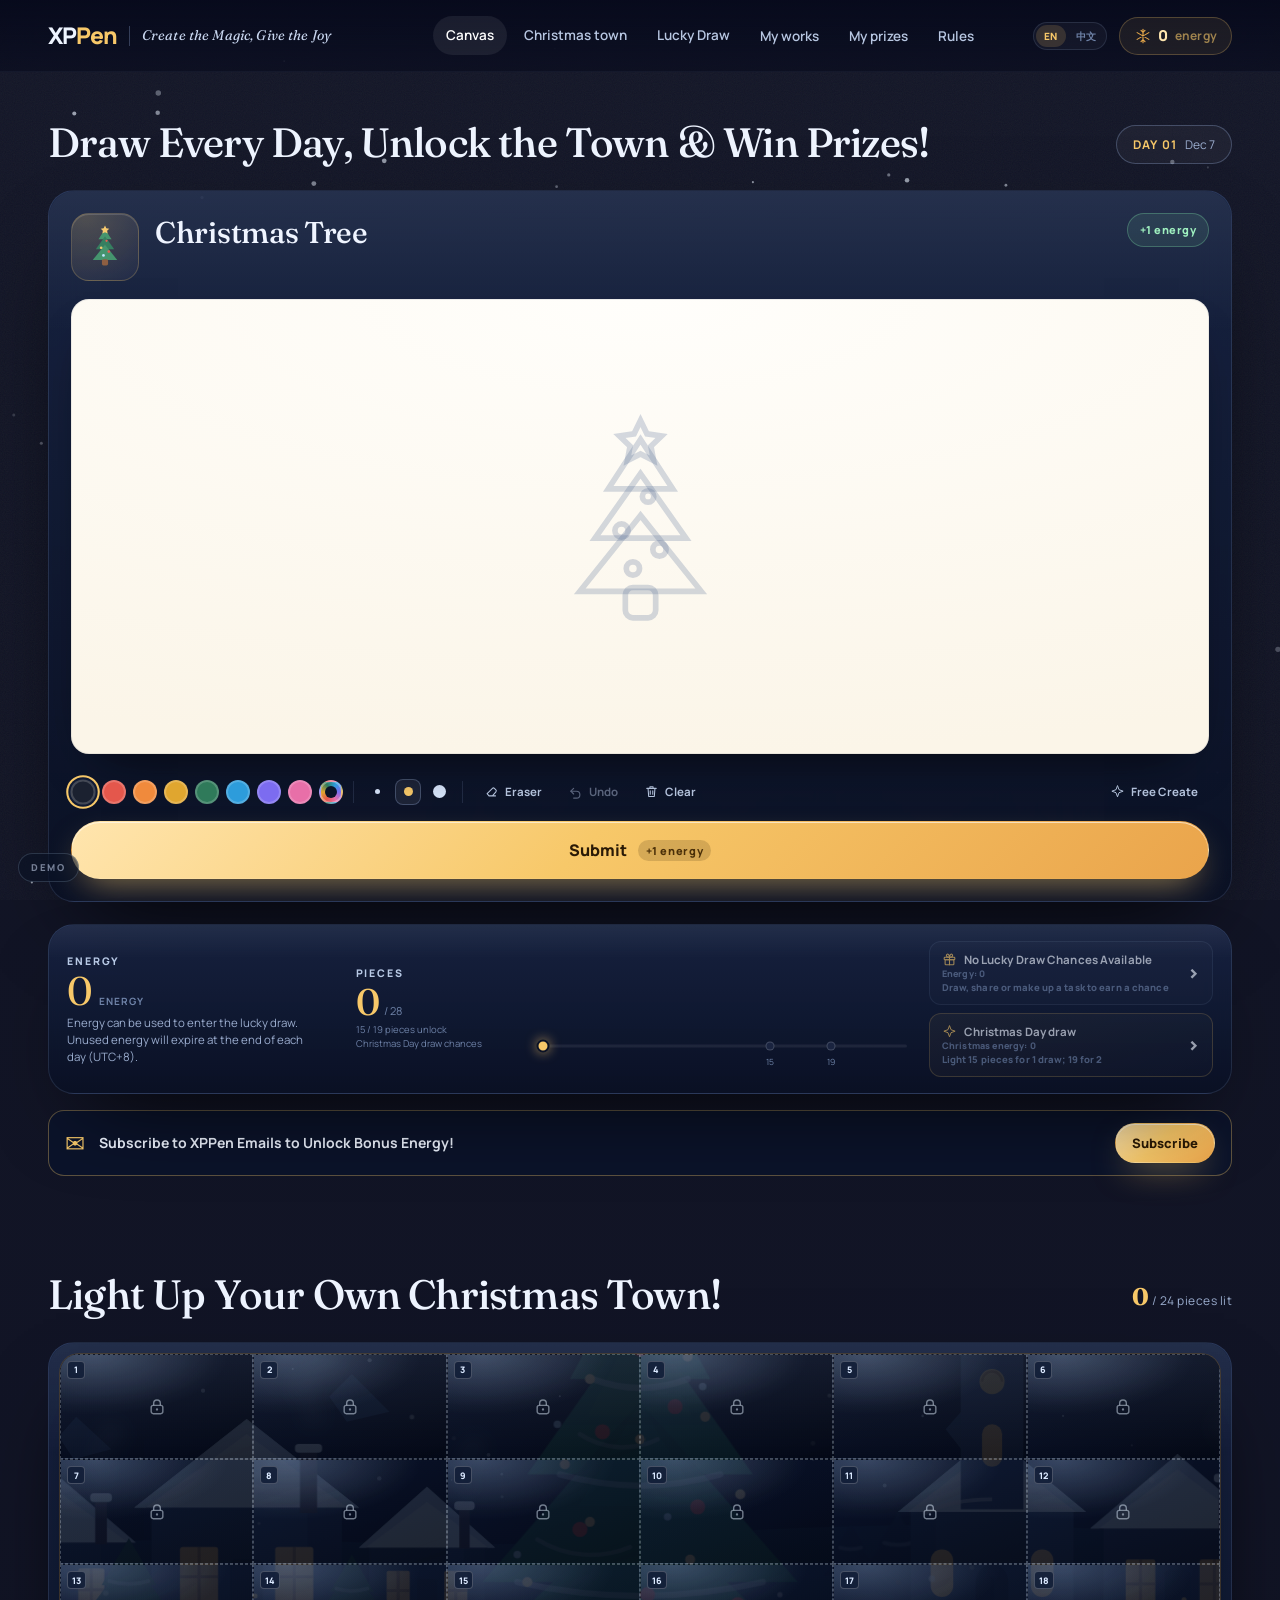
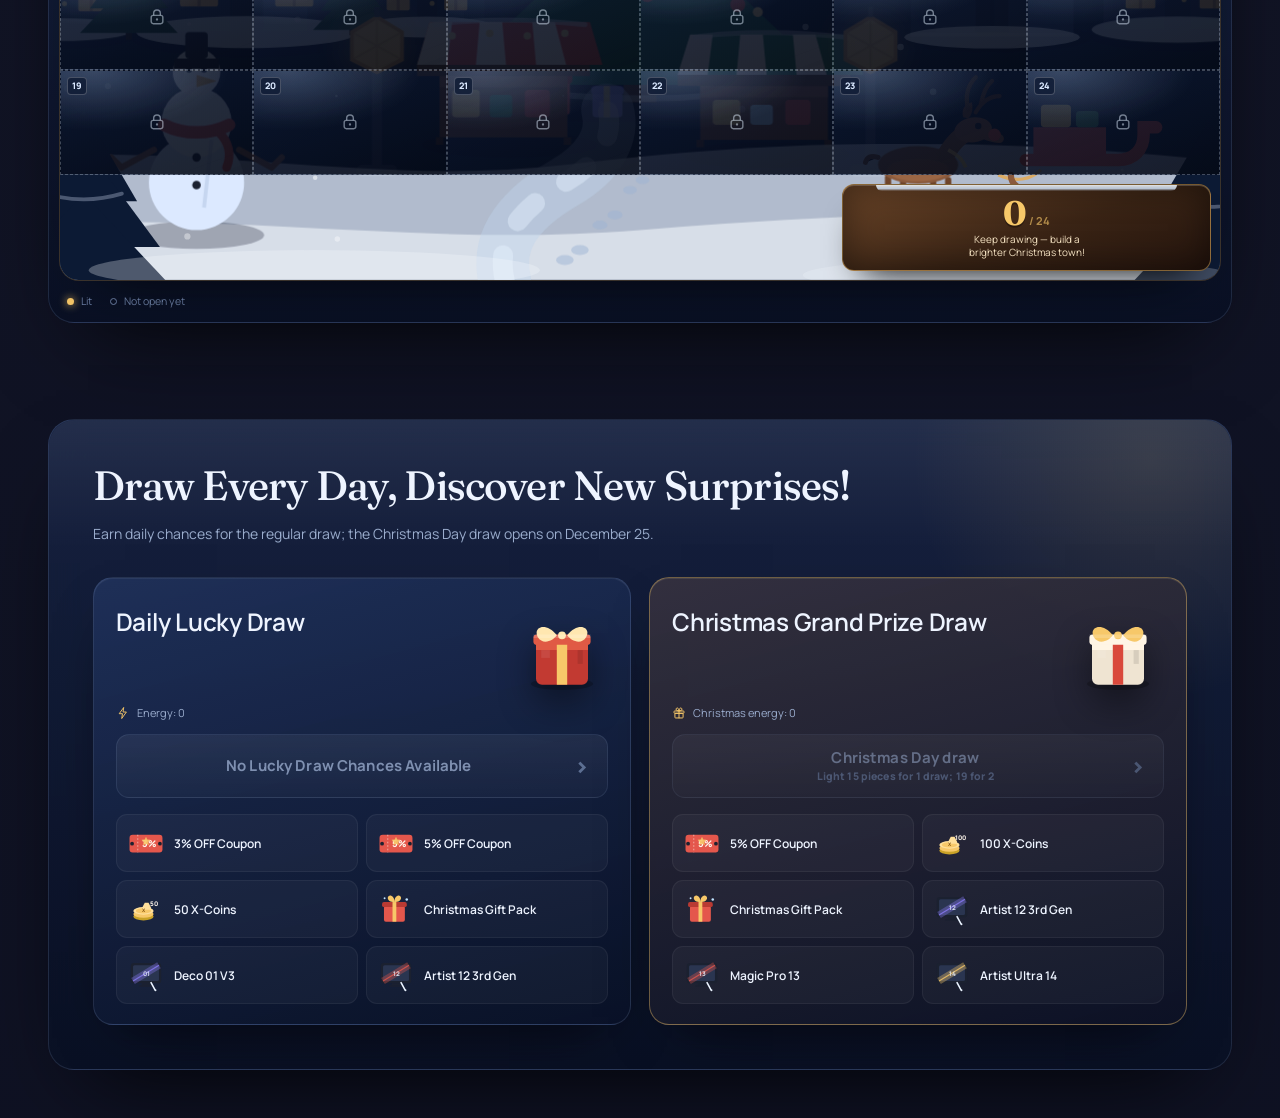
==== commit 5b95464b: "完善订阅授权与纪念图展示" ====
--- a/xppen-christmas-2026-standalone.html
+++ b/xppen-christmas-2026-standalone.html
@@ -1536,6 +1536,9 @@
 }
 .field input:focus { outline: none; border-color: var(--gold); background: rgba(247, 200, 105, .05); }
 .field-error { color: #ff9c92; font-size: 12px; margin: 0 0 12px; }
+.subscription-consent { display: flex; align-items: flex-start; gap: 10px; margin: 4px 0 16px; color: var(--muted); font-size: 13px; line-height: 1.5; cursor: pointer; }
+.subscription-consent input { flex: none; width: 16px; height: 16px; margin: 2px 0 0; accent-color: var(--gold); cursor: pointer; }
+
 .auth-form-wrap .btn-block { margin-top: 6px; padding: 15px; }
 .auth-fine { font-size: 10.5px; color: var(--muted-2); margin: 18px 0 0; line-height: 1.6; }
 #auth-demo { align-self: flex-start; margin-top: 8px; }
@@ -1888,6 +1891,8 @@
 .kp-foot { margin-top: auto; padding-top: 8px; border-top: 1px solid rgba(247, 200, 105, .14); display: flex; justify-content: space-between; gap: 8px; font-size: 7.5px; letter-spacing: .1em; text-transform: uppercase; color: rgba(196, 211, 234, .55); }
 .kp-foot b { color: rgba(247, 200, 105, .75); font-weight: 700; }
 
+.keepsake-code { margin: 0 0 14px; color: var(--muted); font-size: 12px; }
+.keepsake-code strong { color: var(--gold); letter-spacing: .04em; }
 .keepsake-form .field { margin-bottom: 12px; }
 .keepsake-form textarea {
   width: 100%;
@@ -3284,7 +3289,6 @@
 .work-actions { display: flex; gap: 6px; margin-top: 6px; }
 .work-actions button { flex: 1; min-width: 0; padding: 6px 3px; border: 1px solid var(--stroke); border-radius: 8px; background: rgba(255,255,255,.05); color: var(--text); cursor: pointer; font: inherit; font-size: 11px; }
 .work-actions button:hover { border-color: var(--gold); }
-
 </style>
 </head>
 <body data-page-node-id="8VBautKgyjJiDHeApBt82M">
@@ -3468,7 +3472,7 @@
                 <button class="tool-btn" id="tool-undo" type="button" data-page-node-id="EULYK1oNx4kwweDoiy1jU1"><svg class="i" data-page-node-id="1hESas4bYyNm3jwmQiEk9H"><use href="#i-undo" data-page-node-id="lSss8MTu8EkI72omzGn8Cg"/></svg><span data-i18n="tool.undo" data-page-node-id="FBHupAd7SgBLZ1yARK6ixU">Undo</span></button>
                 <button class="tool-btn" id="tool-clear" type="button" data-page-node-id="RNhndcYx40QJ6M0P6mTfra"><svg class="i" data-page-node-id="o2VSTGB8LA1D6mPxGzPIJy"><use href="#i-trash" data-page-node-id="usAxvxEH5LIz0pX1G6Ec1x"/></svg><span data-i18n="tool.clear" data-page-node-id="9LUDecboV6kyTD2lWvaQxi">Clear</span></button>
               </div>
-              <button class="tool-btn guide-toggle is-on" id="tool-guide" type="button" aria-pressed="true" data-page-node-id="PFPXRb9EbmusBt40eME5ql"><svg class="i" data-page-node-id="ceBNfnulSnufFV4hnM7Nkp"><use href="#i-sparkle" data-page-node-id="SsZEB3xHAlx5frCp6AkB86"/></svg><span data-i18n="tool.guide" data-page-node-id="HCSPU31KDgzRrYbqmPaOz7">Guide</span></button>
+              <button class="tool-btn guide-toggle" id="tool-guide" type="button" aria-pressed="false" data-page-node-id="PFPXRb9EbmusBt40eME5ql"><svg class="i" data-page-node-id="ceBNfnulSnufFV4hnM7Nkp"><use href="#i-sparkle" data-page-node-id="SsZEB3xHAlx5frCp6AkB86"/></svg><span data-i18n="tool.guide" data-page-node-id="HCSPU31KDgzRrYbqmPaOz7">Guide</span></button>
             </div>
 
             <button class="btn btn-primary btn-submit" id="submit-drawing" type="button" data-page-node-id="YBaHKEhvJGmDomL3IMlT9r">
@@ -3779,6 +3783,8 @@
       'subscription.open': 'Subscribe',
       'subscription.modalCopy': 'Subscribe to receive 1 regular energy for the limited draw.',
       'subscription.email': 'Signed-in account email',
+      'subscription.consent': 'I agree to receive product updates, event news, and promotional emails from XPPen.',
+      'subscription.consentRequired': 'Please agree to receive emails before subscribing.',
       'subscription.demoNote': 'Demo only: no email is sent and no real subscription is created.',
       'subscription.submit': 'Subscribe and claim',
       'subscription.success': "You're Subscribed! You've Earned 1 Bonus Energy!",
@@ -4340,6 +4346,7 @@
       'keepsake.lit': 'pieces lit',
       'keepsake.cardKicker': 'Christmas Town · 2026',
       'keepsake.piecesAll': '24 / 24 pieces',
+      'keepsake.codeLabel': 'Keepsake code',
 
       'complete.kicker': '24 / 24 pieces lit',
       'complete.title': 'The whole town is glowing.',
@@ -4408,6 +4415,8 @@
       'subscription.open': '订阅邮件',
       'subscription.modalCopy': '订阅成功后获得 1 点能量，可用于限时抽奖。',
       'subscription.email': '当前登录账号邮箱',
+      'subscription.consent': '我同意接收 XPPen 的产品动态、活动资讯和推广邮件。',
+      'subscription.consentRequired': '请先勾选同意接收邮件。',
       'subscription.demoNote': '演示模式：不会发送邮件或创建真实订阅。',
       'subscription.submit': '订阅并领取',
       'subscription.success': '演示订阅成功，已获得 1 点能量。',
@@ -4965,6 +4974,7 @@
       'keepsake.lit': '块已点亮',
       'keepsake.cardKicker': '圣诞小镇 · 2026',
       'keepsake.piecesAll': '24 / 24 块',
+      'keepsake.codeLabel': '纪念图编码',
 
       'complete.kicker': '24 / 24 块已点亮',
       'complete.title': '整座小镇都亮了。',
@@ -5062,14 +5072,14 @@
     'prizes.viewCoins': 'View X-Coins', 'prizes.useCoupon': 'Use now', 'prizes.autoCopy': 'Tap the code to copy',
     'prizes.fillAddress': 'Add shipping address', 'prizes.editAddress': 'Edit address', 'prizes.codeLabel': 'Code',
     'prizes.coinsToast': '{n} is already in your account (demo).',
-    'prizes.claimTitle': 'Shipping address',
+    'prizes.claimTitle': 'Please Enter Your Personal Information',
     'prizes.claimSub': 'Demo only — nothing is shipped and no data leaves this browser.',
-    'prizes.claimName': 'Recipient', 'prizes.claimNamePh': 'Full name',
+    'prizes.claimFirst': 'First name', 'prizes.claimLast': 'Last name', 'prizes.claimEmail': 'Email address',
     'prizes.claimPhone': 'Phone', 'prizes.claimPhonePh': 'For delivery updates',
     'prizes.claimAddress': 'Address', 'prizes.claimAddressPh': 'Country/region, city, street and number',
-    'prizes.claimSubmit': 'Save address', 'prizes.claimBack': 'Back',
+    'prizes.claimSubmit': 'Save', 'prizes.claimBack': 'Back',
     'prizes.claimDone': 'Shipping address saved (demo)',
-    'prizes.claimRequired': 'Add a recipient, phone and full address.',
+    'prizes.claimRequired': 'Enter your first name, last name, a valid email address, phone and full address.',
     'prizes.claimSubmitted': 'Saved · {name}',
     'prizes.copyKicker': 'Copy manually', 'prizes.copyTitle': 'Your code',
     'prizes.copySub': 'Your browser blocked automatic copying. Select the code below and copy it.',
@@ -5111,14 +5121,14 @@
     'prizes.viewCoins': '查看积分', 'prizes.useCoupon': '立即使用', 'prizes.autoCopy': '券码点击可复制',
     'prizes.fillAddress': '填写收货地址', 'prizes.editAddress': '修改收货地址', 'prizes.codeLabel': '折扣码',
     'prizes.coinsToast': '{n} 已发放至当前账户（演示）',
-    'prizes.claimTitle': '填写收货地址',
+    'prizes.claimTitle': '请填写个人信息',
     'prizes.claimSub': '仅用于原型演示：不会真实发货，也不会把信息提交到任何服务器。',
-    'prizes.claimName': '收件人', 'prizes.claimNamePh': '请输入收货人姓名',
+    'prizes.claimFirst': '名', 'prizes.claimLast': '姓', 'prizes.claimEmail': '邮箱地址',
     'prizes.claimPhone': '手机号', 'prizes.claimPhonePh': '用于接收物流通知',
     'prizes.claimAddress': '详细地址', 'prizes.claimAddressPh': '国家/地区、城市、街道与门牌号',
-    'prizes.claimSubmit': '提交收货信息', 'prizes.claimBack': '返回',
+    'prizes.claimSubmit': '保存', 'prizes.claimBack': '返回',
     'prizes.claimDone': '收货信息已提交（演示）',
-    'prizes.claimRequired': '请填写收件人、手机号和完整地址',
+    'prizes.claimRequired': '请填写姓名、有效的邮箱地址、手机号和完整地址',
     'prizes.claimSubmitted': '已提交 · {name}',
     'prizes.copyKicker': '手动复制', 'prizes.copyTitle': '你的折扣码',
     'prizes.copySub': '浏览器阻止了自动复制。请选中下方折扣码后手动复制。',
@@ -7707,6 +7717,8 @@
     var html = '<div class="modal-head"><h2>' + t('subscription.title') + '</h2></div>' +
       '<form id="subscription-form" novalidate><label class="field"><span>' + t('subscription.email') + '</span>' +
       '<input id="subscription-email" type="email" readonly aria-readonly="true"></label>' +
+      '<label class="subscription-consent"><input id="subscription-consent" type="checkbox">' +
+      '<span>' + t('subscription.consent') + '</span></label>' +
       '<p class="field-error" id="subscription-error" role="alert" hidden></p>' +
       '<div class="modal-actions"><button class="btn btn-primary" type="submit">' + t('subscription.submit') + '</button></div></form>';
     var dialog = openModal(html, { className: 'modal--narrow', label: t('subscription.title') });
@@ -7715,6 +7727,9 @@
     input.value = state.user.email || '';
     $('#subscription-form', dialog.modal).addEventListener('submit', function (e) {
       e.preventDefault();
+      if (!$('#subscription-consent', dialog.modal).checked) {
+        error.textContent = t('subscription.consentRequired'); error.hidden = false; return;
+      }
       var email = state.user && state.user.email ? String(state.user.email).trim() : '';
       if (!/^[^\s@]+@[^\s@]+\.[^\s@]+$/.test(email)) {
         error.textContent = t('subscription.accountEmailUnavailable'); error.hidden = false; return;
@@ -8012,7 +8027,7 @@
       var on = !$('#tool-guide').classList.contains('is-on');
       $('#tool-guide').classList.toggle('is-on', on);
       $('#tool-guide').setAttribute('aria-pressed', on ? 'true' : 'false');
-      $('#guide').classList.toggle('is-hidden', !on);
+      $('#guide').classList.toggle('is-hidden', on);
     });
 
     $('#submit-drawing').addEventListener('click', submitDrawing);
@@ -9290,7 +9305,7 @@
       if (prizeActionKind(rec) !== 'ship' || (physicalPrizeStatus(rec) !== 'address' && physicalPrizeStatus(rec) !== 'pending')) return;
       renderPrizesView(claimFormHtml(rec));
       setPrizesChrome(false);
-      var nameInput = $('#claim-name');
+      var nameInput = $('#claim-first');
       if (nameInput) setTimeout(function () { nameInput.focus(); }, 60);
     } else if (action === 'back') {
       renderPrizesView(prizesListHtml());
@@ -9317,9 +9332,12 @@
     var c = rec.claim || {};
     return '<div class="claim-form">' +
       '<h3>' + t('prizes.claimTitle') + '</h3>' +
-      '<p class="claim-sub">' + t('prizes.claimSub') + '</p>' +
-      '<label class="field"><span>' + t('prizes.claimName') + '</span><input id="claim-name" maxlength="40" value="' +
-        escapeAttr(c.name || (state.user && state.user.name) || '') + '" placeholder="' + t('prizes.claimNamePh') + '"></label>' +
+      '<label class="field"><span>' + t('prizes.claimFirst') + '</span><input id="claim-first" maxlength="40" value="' +
+        escapeAttr(c.firstName || c.name || '') + '"></label>' +
+      '<label class="field"><span>' + t('prizes.claimLast') + '</span><input id="claim-last" maxlength="40" value="' +
+        escapeAttr(c.lastName || '') + '"></label>' +
+      '<label class="field"><span>' + t('prizes.claimEmail') + '</span><input id="claim-email" type="email" maxlength="254" value="' +
+        escapeAttr(c.email || (state.user && state.user.email) || '') + '"></label>' +
       '<label class="field"><span>' + t('prizes.claimPhone') + '</span><input id="claim-phone" type="tel" inputmode="tel" maxlength="24" value="' +
         escapeAttr(c.phone || '') + '" placeholder="' + t('prizes.claimPhonePh') + '"></label>' +
       '<label class="field"><span>' + t('prizes.claimAddress') + '</span><textarea id="claim-address" rows="2" maxlength="120" placeholder="' +
@@ -9333,15 +9351,16 @@
 
   function submitClaim(rec) {
     if (prizeActionKind(rec) !== 'ship' || (physicalPrizeStatus(rec) !== 'address' && physicalPrizeStatus(rec) !== 'pending')) return;
-    var nameEl = $('#claim-name'), phoneEl = $('#claim-phone'), addrEl = $('#claim-address'), err = $('#claim-error');
-    var name = (nameEl && nameEl.value || '').trim();
-    var phone = (phoneEl && phoneEl.value || '').trim();
-    var address = (addrEl && addrEl.value || '').trim();
-    if (!name || !phone || !address || phone.replace(/[^0-9]/g, '').length < 6) {
+    var firstEl = $('#claim-first'), lastEl = $('#claim-last'), emailEl = $('#claim-email');
+    var phoneEl = $('#claim-phone'), addrEl = $('#claim-address'), err = $('#claim-error');
+    var first = (firstEl && firstEl.value || '').trim(), last = (lastEl && lastEl.value || '').trim();
+    var email = (emailEl && emailEl.value || '').trim();
+    var phone = (phoneEl && phoneEl.value || '').trim(), address = (addrEl && addrEl.value || '').trim();
+    if (!first || !last || !/^[^\s@]+@[^\s@]+\.[^\s@]+$/.test(email) || !phone || !address || phone.replace(/[^0-9]/g, '').length < 6) {
       if (err) { err.hidden = false; err.textContent = t('prizes.claimRequired'); }
       return;
     }
-    rec.claim = { name: name, phone: phone, address: address, at: new Date(now()).toISOString() };
+    rec.claim = { name: first + ' ' + last, firstName: first, lastName: last, email: email, phone: phone, address: address, at: new Date(now()).toISOString() };
     rec.fulfillmentStatus = 'pending';
     save();
     renderPrizesView(prizesListHtml());
@@ -9454,12 +9473,13 @@
       '<div class="modal-head"><span class="modal-kicker">' + t('keepsake.kicker') + '</span><h2>' + t('keepsake.title') + '</h2>' +
       '<p>' + t('keepsake.sub') + '</p></div>' +
       '<div class="keepsake-grid">' +
-      '<div class="keepsake-preview"><div class="kp-scene" style="position:relative">' + ART.sceneSVG({ clean: true, fit: 'slice' }) + (lastArt ? '<div style="position:absolute;left:7.5%;top:57%;width:22%;height:31%;background:#563321;padding:2%;box-shadow:0 2px 5px #0009"><img alt="" src="' + escapeAttr(lastArt) + '" style="width:100%;height:100%;object-fit:contain;background:#fffaf0"></div>' : '') + '</div>' +
+      '<div class="keepsake-preview"><div class="kp-scene" style="position:relative">' + ART.sceneSVG({ clean: true, fit: 'slice' }) + (lastArt ? '<div style="position:absolute;z-index:1;left:7.5%;top:57%;width:22%;height:31%;background:#563321;padding:2%;box-shadow:0 2px 5px #0009"><img alt="" src="' + escapeAttr(lastArt) + '" style="width:100%;height:100%;object-fit:contain;background:#fffaf0"></div>' : '') + '</div>' +
       '<div class="kp-body"><span class="kp-kicker">' + t('keepsake.cardKicker') + '</span>' +
       '<div class="kp-name" id="kp-name">' + escapeHtml(name) + '</div>' +
       '<p class="kp-blessing" id="kp-blessing">' + escapeHtml(blessing) + '</p>' +
       '<div class="kp-foot"><span>' + t('keepsake.piecesAll') + '</span><span id="kp-code">' + code + '</span></div></div></div>' +
       '<div class="keepsake-form">' +
+      '<p class="keepsake-code">' + t('keepsake.codeLabel') + '：<strong>' + escapeHtml(code) + '</strong></p>' +
       '<label class="field"><span>' + t('keepsake.name') + '</span><input id="kp-input-name" maxlength="18" value="' + escapeAttr(name) + '" placeholder="' + t('keepsake.placeholderName') + '"></label>' +
       '<label class="field"><span>' + t('keepsake.wish') + '</span><textarea id="kp-input-blessing" maxlength="80" placeholder="' + t('keepsake.placeholderWish') + '">' + escapeHtml(blessing) + '</textarea></label>' +
       '<div class="preset-chips" id="kp-presets">' + blessingList().map(function (b) {
@@ -9645,7 +9665,7 @@
         return CARDS.renderShareCard(canvas, {
           name: state.user ? state.user.name : 'A Christmas maker',
           pieces: fragments(),
-          code: state.keepsake.code || '',
+          code: keepsakeCode(),
           art: state.completed[TASKS[23].id] && state.completed[TASKS[23].id].art,
           lang: I18N.current()
         });
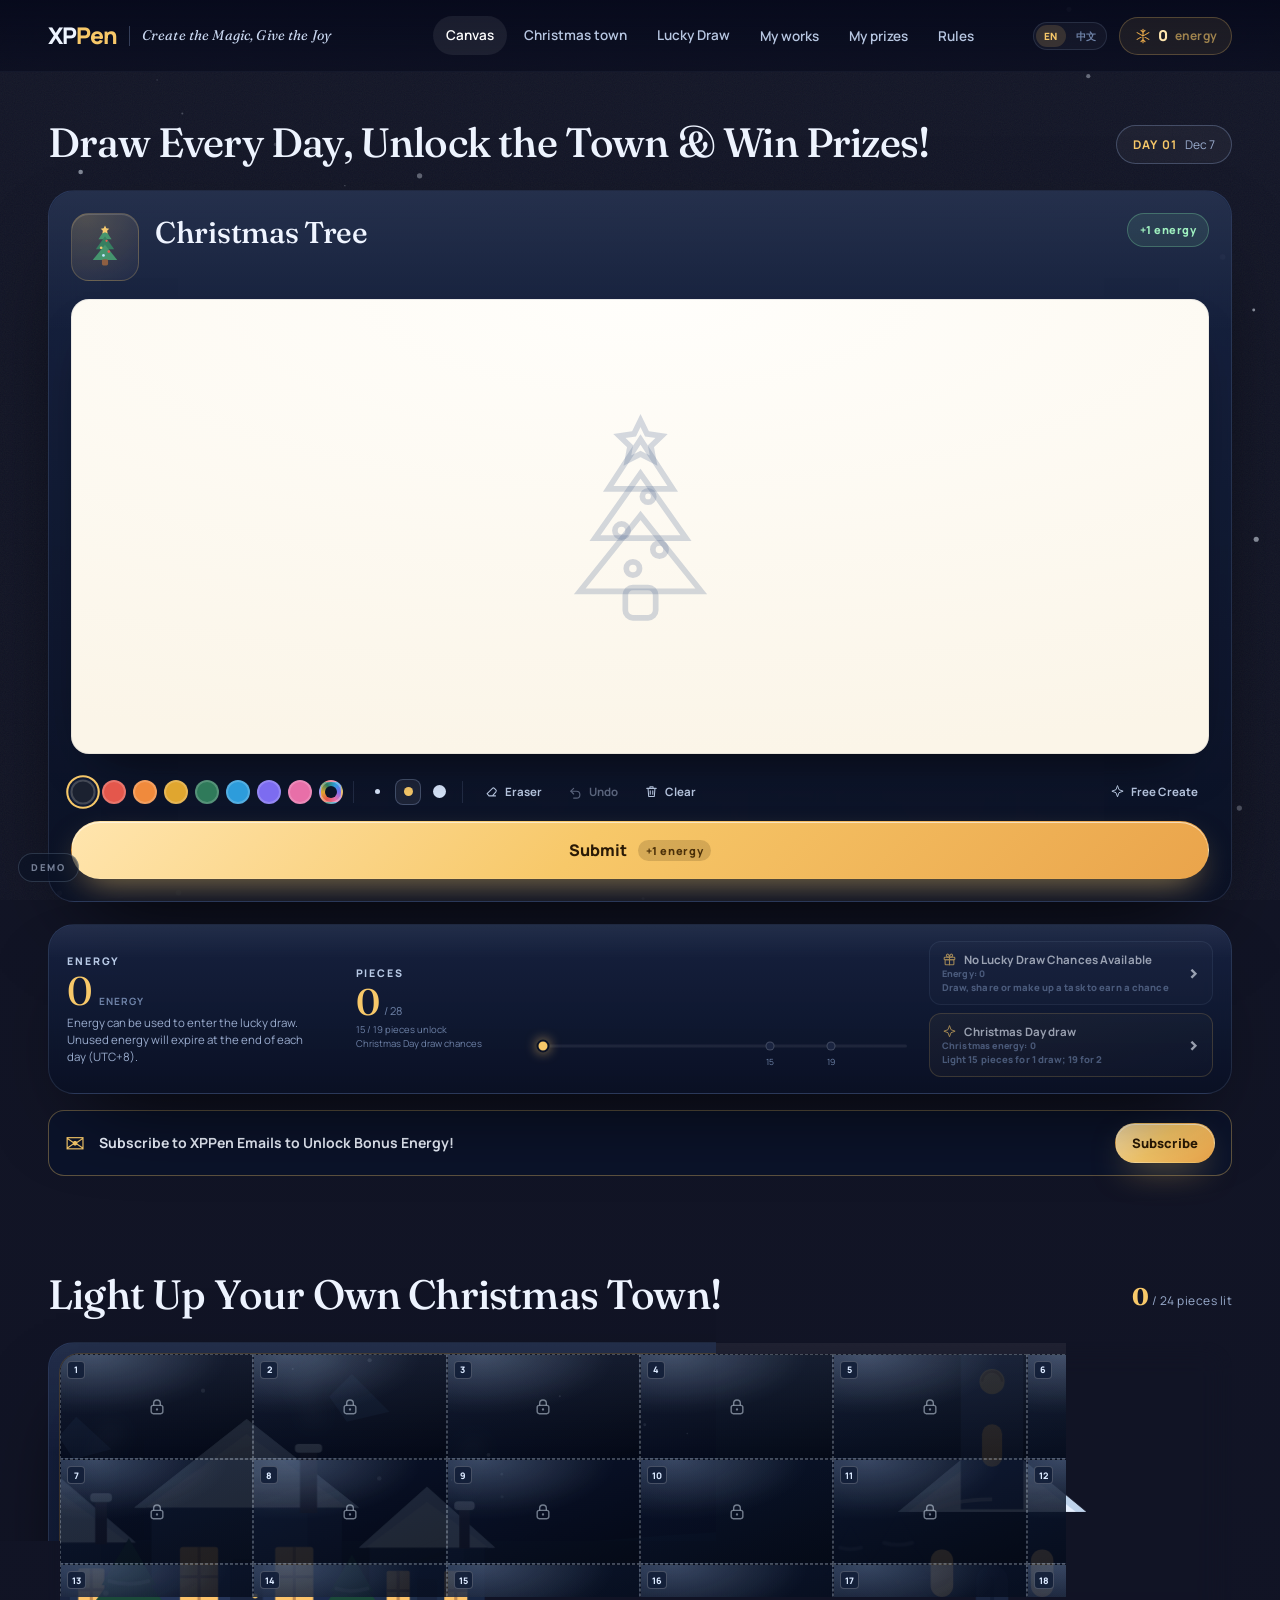
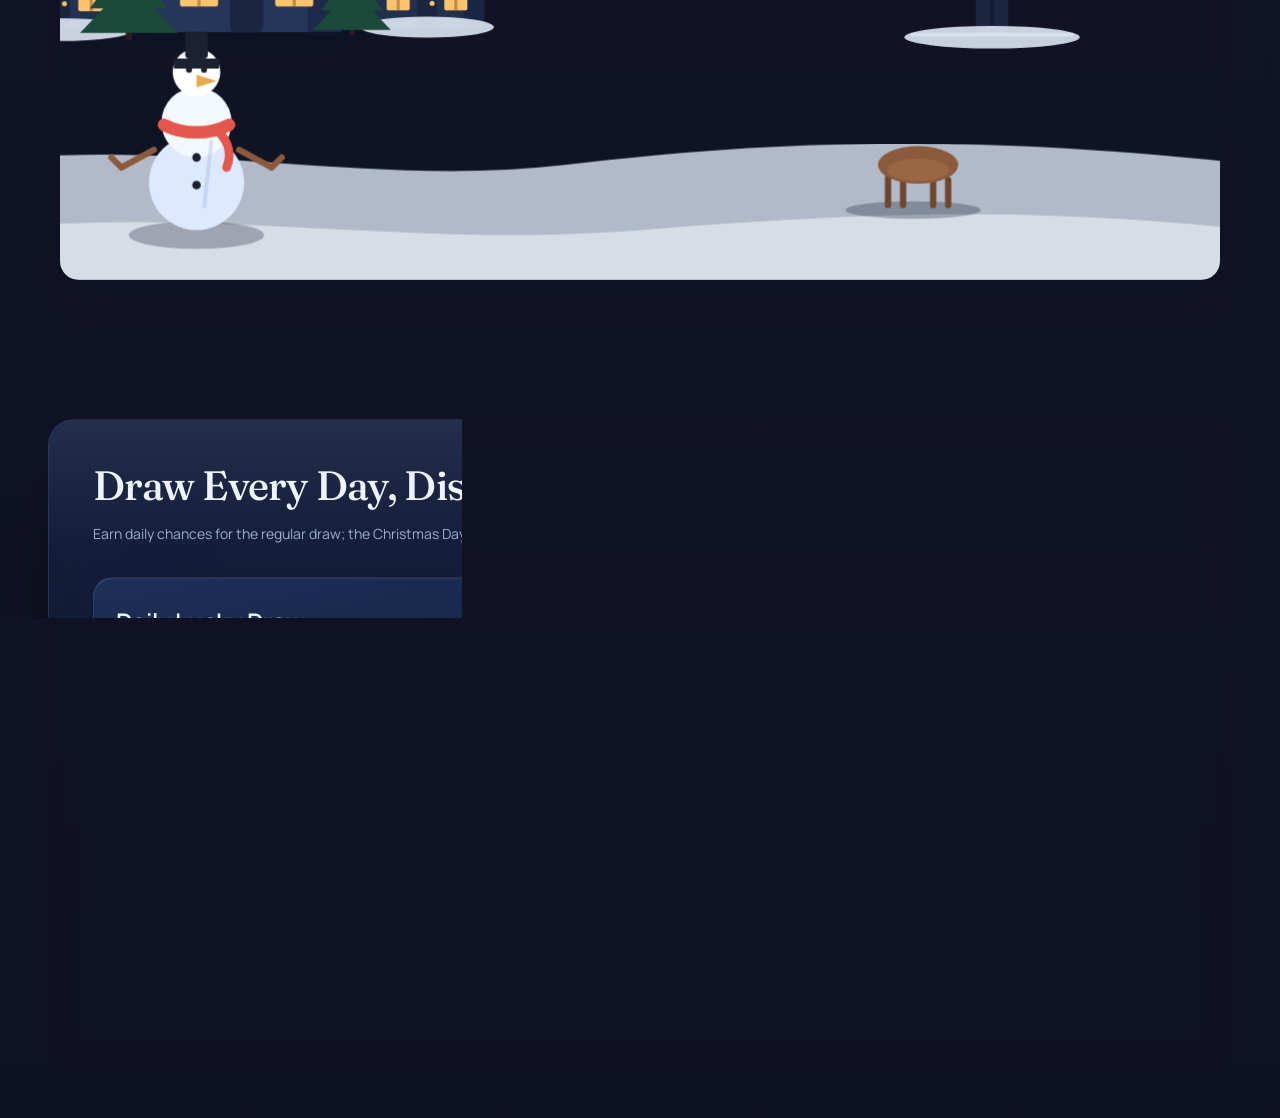
==== commit 031f1295: "调整小镇完成提示英文文案" ====
--- a/xppen-christmas-2026-standalone.html
+++ b/xppen-christmas-2026-standalone.html
@@ -3910,7 +3910,7 @@
       'gate.endedCta': 'See my prizes',
       'gate.endedNote': 'The event closed on December 31, 10:00 UTC+8.',
       'gate.completeTitle': 'All 24 pieces are glowing',
-      'gate.completeCopy': 'The whole town is lit. Create your personalised keepsake, download it and share it.',
+      'gate.completeCopy': 'The whole town is lit up — come generate your exclusive commemorative image now!',
       'gate.completeCta': 'Create my keepsake',
       'gate.completeNote': '24 / 24 pieces · Christmas Town complete',
       'gate.caughtTitle': 'All caught up for today',
